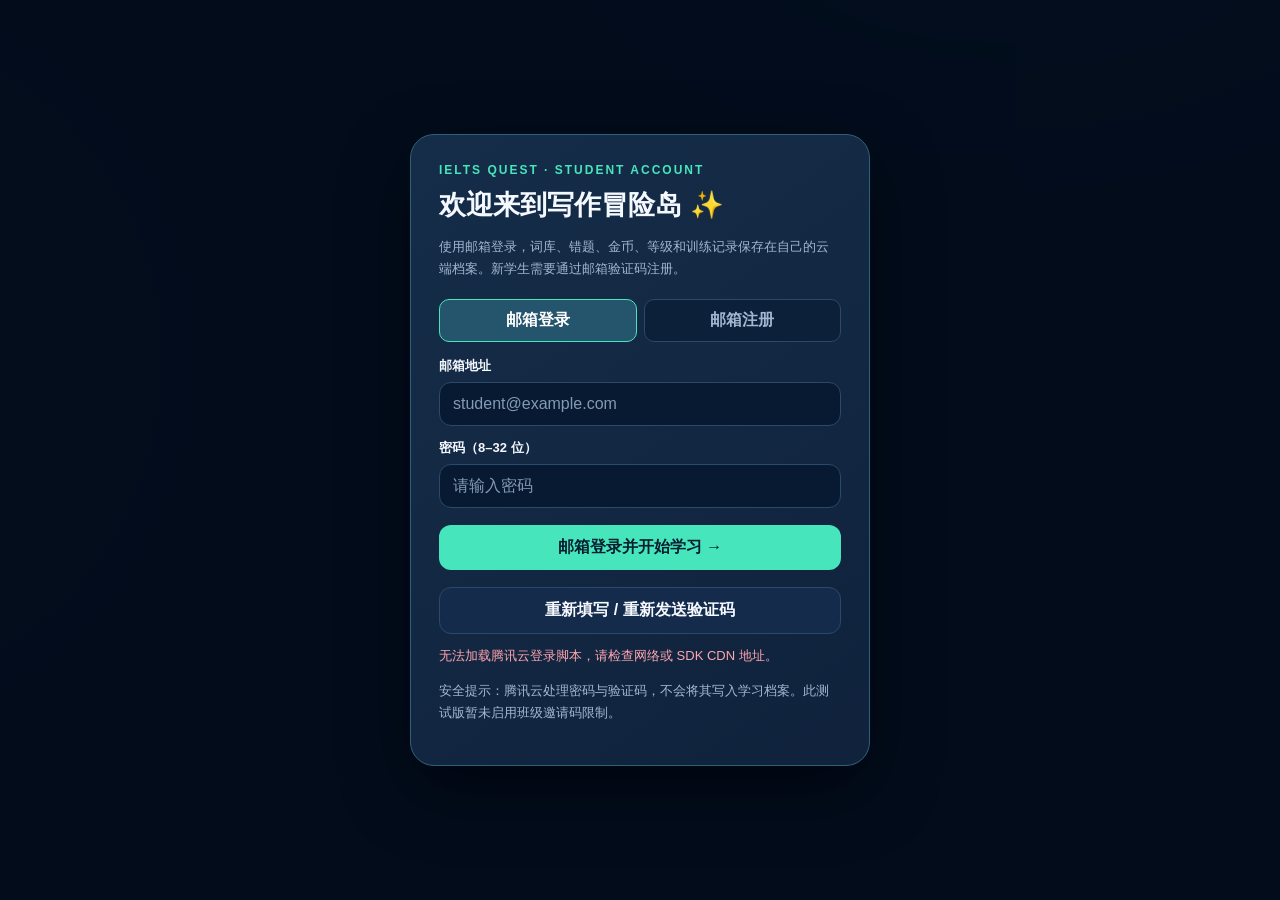
==== index.html @ e7033a2c "staging: correct email and OTP validation regex literals" ====
<!doctype html>
<html lang="zh-CN">
<head>
<meta charset="utf-8"><meta name="viewport" content="width=device-width,initial-scale=1,viewport-fit=cover"><meta name="theme-color" content="#0a1530">
<title>IELTS Quest V8 · AI 作文批改工作台</title>
<style>
:root{--bg:#071328;--panel:#112441;--panel2:#152b4b;--card:#193451;--border:#2b4969;--ink:#f4f8ff;--muted:#a2b7d1;--mint:#47e5bb;--blue:#77b9ff;--gold:#f6cc72;--pink:#ff879f;--accent:#47e5bb;--glow:rgba(71,229,187,.17);--shadow:0 18px 44px rgba(0,0,0,.22)}
body[data-theme="sunset"]{--bg:#23152b;--panel:#382443;--panel2:#47294b;--card:#523257;--border:#78506b;--mint:#ffbe78;--blue:#f7a6d7;--gold:#ffe1a5;--accent:#ffbe78;--glow:rgba(255,190,120,.18)}
body[data-theme="ocean"]{--bg:#061e2b;--panel:#103346;--panel2:#164353;--card:#205264;--border:#387487;--mint:#70e7e5;--blue:#9bc7ff;--gold:#ffdb8a;--accent:#70e7e5;--glow:rgba(112,231,229,.15)}
*{box-sizing:border-box}html{scroll-behavior:smooth}body{margin:0;background:radial-gradient(ellipse 780px 450px at 78% -12%,rgba(76,134,235,.23),transparent 70%),radial-gradient(ellipse 550px 580px at -12% 40%,var(--glow),transparent 70%),var(--bg);color:var(--ink);font-family:-apple-system,BlinkMacSystemFont,"PingFang SC","Microsoft YaHei",Inter,Arial,sans-serif;min-height:100vh}button,input,textarea,select{font:inherit}button{cursor:pointer}button:disabled{opacity:.5;cursor:not-allowed}input,textarea,select{color:var(--ink);background:#071a32;border:1px solid var(--border);border-radius:12px;outline:0;min-height:44px;padding:12px 13px;width:100%}input:focus,textarea:focus,select:focus{border-color:var(--accent);box-shadow:0 0 0 3px var(--glow)}textarea{resize:vertical;line-height:1.65}::placeholder{color:#849ab4}button:focus-visible{outline:3px solid var(--gold);outline-offset:2px}
.shell{max-width:1230px;margin:auto;padding:24px 22px 75px}.top{display:flex;justify-content:space-between;align-items:center;gap:14px;margin-bottom:23px;flex-wrap:wrap}.brand{display:flex;align-items:center;gap:12px;font-weight:900;font-size:21px;letter-spacing:-.5px}.brandicon{width:46px;height:46px;display:grid;place-items:center;background:linear-gradient(140deg,#43d8bb,#6d95f7);border-radius:16px;color:#092a34;font-size:23px;box-shadow:0 6px 28px rgba(60,222,190,.2)}.brand small{display:block;color:var(--muted);font-size:11px;letter-spacing:2px;font-weight:650;margin-top:1px}.topright{display:flex;gap:8px;align-items:center;flex-wrap:wrap}.statpill{border:1px solid var(--border);background:rgba(20,42,73,.8);padding:9px 13px;border-radius:13px;white-space:nowrap;font-weight:750;font-size:13px}.statpill span{color:var(--muted);font-weight:500}.iconbutton{width:40px;height:40px;border-radius:12px;border:1px solid var(--border);color:var(--ink);background:var(--panel);font-size:18px}
.tabs{display:flex;gap:8px;padding:6px;background:rgba(13,31,54,.75);border:1px solid var(--border);border-radius:16px;margin-bottom:24px;overflow-x:auto}.tab{border:none;background:transparent;color:var(--muted);white-space:nowrap;font-weight:750;border-radius:11px;padding:11px 19px;transition:.2s}.tab.active{background:var(--panel2);color:var(--mint);box-shadow:0 4px 18px rgba(0,0,0,.16)}
.hero{display:grid;grid-template-columns:1.27fr .83fr;gap:20px;margin-bottom:25px}.glass,.panel{background:linear-gradient(145deg,rgba(23,48,82,.88),rgba(15,35,60,.92));border:1px solid var(--border);border-radius:22px;box-shadow:var(--shadow)}.heroMain{position:relative;padding:32px;overflow:hidden;min-height:282px;background:linear-gradient(120deg,rgba(27,68,91,.9),rgba(29,42,87,.9))}.heroMain:before{content:"";position:absolute;height:310px;width:310px;border:1px solid rgba(100,229,213,.17);border-radius:50%;right:-80px;top:-75px;box-shadow:0 0 0 32px rgba(98,228,204,.04),0 0 0 77px rgba(98,228,204,.025)}.heroMain:after{content:"✦";position:absolute;color:#8fe6e9;font-size:89px;right:80px;top:80px;opacity:.30;transform:rotate(20deg)}.eyebrow{font-size:12px;text-transform:uppercase;font-weight:800;letter-spacing:2px;color:var(--mint)}h1{font-size:clamp(26px,3.8vw,44px);line-height:1.24;margin:12px 0 13px;position:relative;z-index:1;letter-spacing:-1.4px}h1 em{font-style:normal;color:var(--mint)}.sub{color:#c6d8eb;line-height:1.8;font-size:14px;max-width:480px;margin-bottom:22px;position:relative;z-index:1}.btn{display:inline-flex;justify-content:center;align-items:center;gap:9px;border:none;border-radius:12px;padding:12px 20px;color:#061e30;background:var(--mint);font-weight:850;transition:.15s;text-decoration:none}.btn:hover{filter:brightness(1.07);transform:translateY(-1px)}.btn.secondary{color:var(--ink);background:var(--panel2);border:1px solid var(--border)}.btn.gold{background:var(--gold);color:#332713}.btn.ghost{background:transparent;color:var(--muted);border:1px solid var(--border)}.btn.danger{background:rgba(249,95,118,.12);border:1px solid rgba(249,95,118,.35);color:var(--pink)}.btn:disabled{transform:none;filter:none}.heroButtons{display:flex;gap:10px;flex-wrap:wrap;position:relative;z-index:1}.miniSide{padding:24px;display:flex;flex-direction:column;gap:16px}.sidehead{display:flex;align-items:center;justify-content:space-between;gap:9px}.sidehead strong{font-size:16px}.smalltext{font-size:12px;color:var(--muted);line-height:1.7}.progress{height:9px;background:#0a1a31;border-radius:20px;overflow:hidden;margin:10px 0 3px}.progress>div{height:100%;background:linear-gradient(90deg,var(--mint),var(--blue));border-radius:20px;transition:width .3s}.dailybox{background:rgba(6,21,39,.44);border:1px solid var(--border);border-radius:14px;padding:13px 14px}.dailyrow{display:flex;justify-content:space-between;align-items:center;gap:7px;margin-bottom:6px;font-size:13px}.dailyrow b{color:var(--gold)}.dailyrow button{border:0;background:var(--gold);color:#422d14;font-weight:800;border-radius:9px;padding:7px 10px;font-size:12px}.dailyrow button:disabled{background:#28435b;color:#91a7bd}.sectionline{display:flex;align-items:center;justify-content:space-between;margin:12px 0 14px;gap:12px}.sectionline h2{font-size:21px;margin:0}.sectionline p{font-size:13px;color:var(--muted);margin:4px 0 0}.modeGrid{display:grid;grid-template-columns:repeat(3,1fr);gap:15px}.modeCard{border:1px solid var(--border);background:linear-gradient(150deg,var(--panel),rgba(16,37,65,.9));text-align:left;border-radius:19px;padding:20px;min-height:184px;color:var(--ink);position:relative;overflow:hidden}.modeCard:hover{border-color:var(--mint);transform:translateY(-2px);box-shadow:0 13px 24px rgba(0,0,0,.18)}.modeCard .emoji{display:block;font-size:28px;margin-bottom:15px}.modeCard .mtitle{font-size:17px;font-weight:850}.modeCard .mdesc{color:var(--muted);line-height:1.65;font-size:12px;margin-top:7px;max-width:235px}.modeCard .chip{position:absolute;top:18px;right:16px;color:var(--gold);background:rgba(251,199,104,.10);padding:5px 9px;border-radius:8px;font-size:10px;font-weight:800}.modeCard.mix{background:linear-gradient(140deg,#1c576a,#27456b);border-color:#418b9c}.bottomGrid{display:grid;grid-template-columns:1fr 1fr;gap:17px;margin-top:22px}.feature{padding:21px}.feature h3{margin:0 0 10px}.feature p{margin:0;color:var(--muted);font-size:13px;line-height:1.8}.feature .btn{margin-top:15px}
.panel{padding:24px;margin-bottom:18px}.kicker{font-size:12px;font-weight:750;letter-spacing:1.1px;color:var(--mint)}.pageTitle{margin:6px 0 7px;font-size:27px}.muted{color:var(--muted)}.formgrid{display:grid;grid-template-columns:1fr 1fr;gap:16px}.field label{font-size:13px;display:block;color:#c9d8ee;font-weight:700;margin-bottom:8px}.field small{color:var(--muted);display:block;margin-top:5px}.formactions{display:flex;gap:10px;flex-wrap:wrap;margin-top:16px}.tags{display:flex;gap:8px;flex-wrap:wrap;margin:10px 0 0}.tag{font-size:11px;font-weight:800;border:1px solid var(--border);border-radius:10px;color:var(--blue);padding:5px 8px;background:rgba(60,113,147,.09)}.librarylist{display:grid;grid-template-columns:1fr 1fr;gap:9px;margin-top:16px}.worditem{display:flex;justify-content:space-between;gap:7px;align-items:center;border:1px solid var(--border);border-radius:12px;background:rgba(12,27,45,.55);padding:11px 12px;min-width:0}.worditem .term{font-weight:790;color:var(--ink);overflow-wrap:anywhere}.worditem .zh{color:var(--muted);font-size:12px;line-height:1.5;margin-top:4px}.worditem button{padding:5px 8px;border:1px solid #744b5a;background:#3c293c;color:#ffc3cc;border-radius:8px;font-weight:800}.info{background:rgba(79,201,199,.08);border:1px solid rgba(89,195,201,.24);padding:13px;border-radius:12px;line-height:1.75;font-size:13px;color:#cde6ea;margin:14px 0}
.quizwrap{max-width:850px;margin:auto}.quiztop{display:flex;justify-content:space-between;align-items:center;flex-wrap:wrap;gap:8px;margin:0 0 15px}.scorechips{display:flex;gap:7px;flex-wrap:wrap}.scorechips .statpill{padding:8px 11px}.question{padding:30px 32px;background:linear-gradient(155deg,#173e59,var(--panel) 68%);border:1px solid var(--border);border-radius:25px;box-shadow:var(--shadow)}.qmeta{display:flex;justify-content:space-between;align-items:center;color:var(--mint);font-size:12px;font-weight:800;letter-spacing:1px;gap:10px}.qprompt{font-size:16px;color:#bad0e7;margin-top:20px;line-height:1.7}.chinese{font-size:clamp(18px,3vw,25px);font-weight:850;line-height:1.58;margin:10px 0 17px}.sentence{border-radius:15px;border:1px dashed #5783a2;background:rgba(2,18,37,.38);padding:20px 18px;font-size:clamp(17px,3vw,23px);font-weight:770;line-height:1.8;margin:13px 0 19px;white-space:pre-wrap;overflow-wrap:anywhere}.blank{background:rgba(99,225,195,.15);color:var(--mint);padding:2px 7px;border-radius:7px}.answerrow{display:flex;gap:10px}.answerrow input{flex:1;font-size:18px}.answerrow button{white-space:nowrap}.choicegrid{display:grid;grid-template-columns:1fr 1fr;gap:10px}.option{padding:17px 14px;background:rgba(7,24,44,.8);border:1px solid var(--border);border-radius:13px;color:var(--ink);font-size:15px;text-align:left;line-height:1.55;min-height:64px}.option:hover:not(:disabled){background:var(--panel2);border-color:var(--accent)}.option:disabled{opacity:1}.option.wrong{border-color:var(--pink);background:rgba(240,87,117,.15)}.option.right{border-color:var(--mint);background:rgba(61,224,178,.15)}.option.hiddenChoice{opacity:.22;pointer-events:none}.ordContainer{display:grid;gap:10px}.orderChosen{border:1px dashed var(--border);border-radius:15px;padding:14px;min-height:82px;background:rgba(2,18,37,.35);display:flex;align-content:flex-start;gap:8px;flex-wrap:wrap}.orderStep{display:flex;gap:6px;align-items:center;border:1px solid var(--border);background:#1b4360;padding:9px 11px;border-radius:11px;color:var(--ink);text-align:left;font-size:13px;line-height:1.5}.orderOptions{display:grid;grid-template-columns:1fr 1fr;gap:9px}.orderOptions .orderStep{min-height:80px}.orderStep em{font-size:11px;font-style:normal;font-weight:900;color:var(--mint)}.questionBottom{display:flex;justify-content:space-between;align-items:center;gap:12px;flex-wrap:wrap;margin-top:23px}.hintBox{font-size:13px;color:var(--gold);margin-top:15px;line-height:1.8}.feedback{margin-top:18px;padding:17px;background:rgba(4,25,44,.8);border-left:4px solid var(--mint);border-radius:12px}.feedback.bad{border-color:var(--pink)}.feedback strong{display:block;margin-bottom:7px;font-size:15px}.feedback p{margin:0;font-size:14px;line-height:1.8;color:#c5daeb}.feedback .btn{margin-top:13px}.subtle{font-size:12px;color:var(--muted)}.roundProgress{height:8px;background:#0f2847;border-radius:20px;overflow:hidden;margin:13px 0 19px}.roundProgress span{display:block;background:var(--mint);height:100%;transition:width .3s}
.result{text-align:center;padding:44px 25px}.result .huge{font-size:67px}.result h2{font-size:30px;margin:14px 0 7px}.bigscore{font-size:44px;color:var(--mint);font-weight:900}.resultstats{display:grid;grid-template-columns:repeat(3,1fr);gap:12px;margin:25px auto;max-width:540px}.resultstats>div{padding:14px;background:#0d2843;border:1px solid var(--border);border-radius:13px}.resultstats b{display:block;font-size:24px;color:var(--gold)}.resultstats small{font-size:12px;color:var(--muted)}.resultBtns{display:flex;justify-content:center;gap:9px;flex-wrap:wrap}
.shopGrid{display:grid;grid-template-columns:repeat(2,1fr);gap:13px;margin-top:20px}.shopItem{border:1px solid var(--border);padding:19px;background:#0c2340;border-radius:16px}.shopItem .emoji{font-size:29px}.shopItem h3{margin:13px 0 5px}.shopItem p{color:var(--muted);font-size:12px;min-height:42px;line-height:1.7}.shopItem .cost{font-size:14px;font-weight:900;color:var(--gold)}.shopItem .btn{width:100%;margin-top:14px}.badges{display:flex;gap:9px;flex-wrap:wrap;margin-top:10px}.badge{background:rgba(253,202,117,.09);color:var(--gold);border:1px solid rgba(253,202,117,.25);border-radius:10px;padding:10px 12px;font-weight:750;font-size:12px}.empty{padding:28px;text-align:center;border:1px dashed var(--border);border-radius:15px;color:var(--muted);line-height:1.75}.toast{position:fixed;bottom:24px;left:50%;transform:translate(-50%,40px);background:#dcfff2;color:#083a30;padding:12px 19px;border-radius:13px;font-size:14px;font-weight:800;z-index:90;opacity:0;pointer-events:none;transition:.25s;box-shadow:0 12px 38px rgba(0,0,0,.25);max-width:90%;text-align:center}.toast.show{transform:translate(-50%,0);opacity:1}footer{padding:31px 0 0;color:#8196ad;text-align:center;font-size:11px;line-height:1.7}.smallbtn{border:1px solid var(--border);background:var(--panel2);color:var(--muted);padding:8px 10px;border-radius:10px;font-size:12px;font-weight:750}.hidden{display:none!important}.leveltrack{display:flex;gap:7px;align-items:center;margin-top:13px;color:var(--muted);font-size:12px}.leveltrack .progress{flex:1;margin:0}.ico{font-size:19px}.reviewList{max-height:350px;overflow:auto;display:grid;gap:8px}.tip{font-size:12px;color:var(--muted);line-height:1.65}.bounce{animation:appear .35s ease-out}@keyframes appear{from{opacity:.5;transform:translateY(8px)}to{opacity:1;transform:translateY(0)}}
@media(max-width:820px){.hero{grid-template-columns:1fr}.modeGrid{grid-template-columns:1fr 1fr}.heroMain{min-height:235px}.heroMain:after{right:35px;top:45px}.miniSide{gap:11px}}@media(max-width:540px){.shell{padding:15px 12px 55px}.brand{font-size:16px}.brandicon{width:39px;height:39px;font-size:19px}.topright .statpill{padding:6px 8px;font-size:11px}.top{margin-bottom:13px}.tabs{margin-bottom:14px}.tab{font-size:12px;padding:10px 11px}.heroMain,.miniSide{padding:21px}.heroMain:after{right:4px;top:36px;font-size:65px}.hero{gap:12px;margin-bottom:15px}.modeGrid,.bottomGrid,.formgrid,.librarylist,.shopGrid{grid-template-columns:1fr}.modeGrid{gap:9px}.modeCard{min-height:123px;padding:15px 15px 16px 72px}.modeCard .emoji{position:absolute;left:18px;top:25px}.modeCard .mtitle{font-size:16px}.modeCard .mdesc{font-size:12px;margin-top:6px}.modeCard .chip{top:12px;right:12px}.sectionline h2{font-size:19px}.panel{padding:17px}.question{padding:20px 16px;border-radius:18px}.chinese{font-size:19px}.sentence{font-size:17px;padding:13px}.choicegrid,.orderOptions{grid-template-columns:1fr}.answerrow{flex-direction:column}.answerrow input{width:100%}.answerrow button{width:100%}.qmeta{font-size:11px}.resultstats{gap:6px}.resultstats>div{padding:9px 6px}.resultstats b{font-size:20px}.quiztop{gap:7px}.scorechips .statpill{font-size:11px;padding:7px 8px}}

/* 学生账号、限时挑战和更强的学习反馈 */
.timerBar{height:8px;background:#091e34;border-radius:8px;overflow:hidden;margin:0 0 17px}
.timerBar>span{display:block;height:100%;width:100%;background:linear-gradient(90deg,#47e5bb,#77b9ff);transition:width .22s linear}
.timerBar.danger>span{background:linear-gradient(90deg,#ff756f,#ffc66f)}
.timerBadge{font-weight:850;color:var(--gold)}.timerBadge.danger{color:#ff9c94;animation:pulse .9s infinite}
@keyframes pulse{50%{opacity:.48}}
.playSettings{background:rgba(12,28,47,.58);border:1px solid var(--border);padding:13px 15px;border-radius:13px;display:flex;gap:14px;align-items:center;flex-wrap:wrap;margin-top:18px;position:relative;z-index:1}
.playSettings label{font-weight:700;font-size:13px;color:#d7e8f3}.playSettings select{width:auto;min-width:130px;padding:8px 12px;min-height:39px}
.privacyTag{font-size:12px;color:#bfead9;line-height:1.5}
.authGate[hidden]{display:none!important}.authGate{position:fixed;inset:0;z-index:150;background:rgba(3,12,27,.94);display:grid;place-items:center;padding:20px;overflow:auto}
.authCard{width:min(460px,100%);border:1px solid #2c6277;background:linear-gradient(145deg,#152d49,#10223c);box-shadow:0 24px 70px rgba(0,0,0,.45);border-radius:24px;padding:28px}
.authCard h2{font-size:27px;margin:10px 0 8px}.authCard p{line-height:1.7;color:var(--muted);font-size:13px}
.authTabs{display:grid;grid-template-columns:1fr 1fr;gap:7px;margin:19px 0 15px}.authTabs button{background:#0c2039;color:var(--muted);border:1px solid var(--border);border-radius:10px;padding:10px;font-weight:800}.authTabs button.active{background:#25546d;border-color:#47e5bb;color:#fff}
.authCard label{display:block;font-size:13px;font-weight:750;margin:13px 0 7px}.authCard .btn{width:100%;margin:17px 0 0}.authStatus{min-height:22px;color:var(--gold);font-size:13px;line-height:1.65;margin-top:11px}
.shell.cloudLocked{visibility:hidden}.accountline{display:flex;gap:8px;align-items:center;flex-wrap:wrap;padding:7px 0 13px;font-size:12px;color:#a9c6de}
.accountline button{font-size:12px;border:1px solid #46708b;background:#203d57;color:#fff;border-radius:9px;padding:6px 9px}
.syncStatus{color:#9fd6e8;font-size:11px}.timerUnlock{padding:8px 10px;border-radius:10px;background:rgba(71,229,187,.1);border:1px solid rgba(71,229,187,.24);font-size:12px;color:#b7eadd;margin-top:13px}
@media(max-width:540px){.authCard{padding:20px}.playSettings{align-items:stretch}.playSettings select{width:100%}}

/* 2026-11-13: 教师反馈升级：双任务分类、详细解析、轻柔提示 */
.taskHub{display:grid;grid-template-columns:repeat(2,minmax(0,1fr));gap:14px;margin:24px 0}
.taskPanel{border:1px solid var(--border);border-radius:18px;padding:22px;background:var(--panel);box-shadow:var(--shadow)}
.taskPanel h3{font-size:1.32rem;margin:0 0 8px}.taskPanel p{color:var(--muted);line-height:1.7}
.taskPanel label{display:block;margin:12px 0 6px;font-size:.85rem;color:var(--muted)}
.taskPanel select{width:100%;background:var(--bg);color:var(--ink);border:1px solid var(--border);padding:12px;border-radius:10px;font-size:15px}
.taskPanel .btn{margin-top:15px;width:100%;justify-content:center}.studyInfo{color:var(--muted);font-size:.9rem;margin-top:12px;line-height:1.6}
.zhToggle{background:var(--panel2);border:1px solid var(--border);color:var(--ink);border-radius:12px;padding:10px 13px;cursor:pointer;font-size:14px}
.optChinese{display:block;margin:7px 0 0 27px;font-size:.86rem;color:var(--muted);font-weight:normal;line-height:1.5}
.zhOptional{border-left:3px solid var(--mint);padding-left:12px;margin:12px 0;color:var(--muted);line-height:1.6}
.explainStrong{border-radius:14px;background:rgba(71,229,187,.07);border:1px solid var(--border);padding:16px;margin:12px 0;line-height:1.75}
.explainStrong h4{margin:8px 0 6px;color:var(--mint);font-size:1rem}
.explainStrong p{margin:4px 0 10px}.reasonList{margin:0;padding-left:18px}.reasonList li{margin:8px 0;line-height:1.6}
.feedback.bad{border-color:rgba(106,177,218,.5);background:rgba(107,180,200,.08)}
.quizSettings{display:flex;gap:8px;align-items:center;flex-wrap:wrap;margin-top:11px}
@media(max-width:720px){.taskHub{grid-template-columns:1fr}.taskPanel{padding:17px}.optChinese{margin-left:2px}}


/* IELTS Quest V5: additional earned themes, feedback contrast and visible help */
body[data-theme="forest"]{--bg:#0b241c;--panel:#173d30;--panel2:#245340;--card:#285e46;--border:#417a60;--ink:#f5fff6;--muted:#c0d9c8;--mint:#a4ed98;--blue:#a3d6bc;--gold:#f4d58f;--accent:#a4ed98;--glow:rgba(147,221,134,.17)}
body[data-theme="lavender"]{--bg:#211a3c;--panel:#302650;--panel2:#413365;--card:#4b3875;--border:#73639d;--ink:#faf7ff;--muted:#c6bce2;--mint:#c9adff;--blue:#d6b6ff;--gold:#ffe1a8;--accent:#c9adff;--glow:rgba(185,142,244,.19)}
body[data-theme="rose"]{--bg:#311c35;--panel:#482943;--panel2:#613453;--card:#713b5f;--border:#9c577c;--ink:#fff7fb;--muted:#ecc1d4;--mint:#ffabd2;--blue:#f3b6e8;--gold:#ffdc95;--accent:#ffabd2;--glow:rgba(255,147,192,.18)}
body[data-theme="cosmos"]{--bg:#0c1029;--panel:#191d42;--panel2:#2b285a;--card:#383169;--border:#5e65a5;--ink:#f7f8ff;--muted:#abb6e2;--mint:#a5a2ff;--blue:#81d4ff;--gold:#ffd48a;--accent:#a5a2ff;--glow:rgba(122,135,250,.23)}
body[data-theme="parchment"]{--bg:#282621;--panel:#3e392f;--panel2:#514a3d;--card:#61533d;--border:#8a7755;--ink:#fff8e7;--muted:#d4c6ac;--mint:#efcf8b;--blue:#e5d09d;--gold:#f9e3a0;--accent:#efcf8b;--glow:rgba(229,193,125,.14)}
body[data-theme="cherry"]{--bg:#281523;--panel:#3c2233;--panel2:#542c40;--card:#63364c;--border:#9d536f;--ink:#fff5fa;--muted:#e8b7cb;--mint:#ff8eac;--blue:#ffc0c5;--gold:#ffdc83;--accent:#ff8eac;--glow:rgba(243,95,146,.21)}
body[data-theme="sky"]{--bg:#0c2741;--panel:#164569;--panel2:#235779;--card:#2b6a8c;--border:#4b86a8;--ink:#f7ffff;--muted:#c8e2f1;--mint:#91f2e9;--blue:#a8d8ff;--gold:#ffe09a;--accent:#91f2e9;--glow:rgba(119,203,234,.21)}
body[data-theme="cocoa"]{--bg:#2a1d1b;--panel:#46302b;--panel2:#573b33;--card:#694437;--border:#976b58;--ink:#fff7ef;--muted:#dec4b7;--mint:#ffc28e;--blue:#eec8a9;--gold:#f6d28b;--accent:#ffc28e;--glow:rgba(233,165,107,.2)}
.zhToolbar{margin:14px 0 18px;padding:16px;background:rgba(241,201,100,.11);border:2px solid rgba(246,204,114,.55);border-radius:15px;display:flex;gap:14px;align-items:center;justify-content:space-between;flex-wrap:wrap}
.zhToolbar strong{display:block;font-size:16px;color:var(--gold)}.zhToolbar p{font-size:12px;margin:5px 0 0;color:var(--muted)}
.zhToolbar button{padding:12px 16px;border-radius:12px;background:#1c3046;color:#ffe5aa;border:1.5px solid #e4bb68;font-weight:850;min-height:45px}
.zhToolbar button.isOn{background:#e6c77e;color:#1c2432}.tierSelector{display:grid;grid-template-columns:repeat(3,minmax(0,1fr));gap:8px;margin-top:14px}
.tierCard{border:2px solid var(--border);border-radius:12px;background:var(--panel2);padding:12px;color:var(--ink);text-align:center;font-weight:800}
.tierCard small{display:block;font-size:11px;color:var(--muted);margin-top:5px;line-height:1.5}
.tierCard.chosen{border-color:var(--gold);background:rgba(245,208,127,.15)}.tierNote{font-size:13px;color:var(--muted);line-height:1.75;margin:12px 0}
.answerComparison{display:grid;grid-template-columns:1fr 1fr;gap:11px;margin:12px 0 18px}
.answerResult{padding:13px;border-radius:12px;border:2px solid transparent;overflow-wrap:anywhere;line-height:1.65}
.answerResult small{display:block;font-size:12px;margin:0 0 6px;font-weight:800}
.answerResult.wrong{background:rgba(244,84,107,.15);border-color:#fb6e85;color:#ffd1d9}
.answerResult.right{background:rgba(71,229,187,.12);border-color:#47e5bb;color:#b3ffea}
.answerResult.neutral{background:rgba(232,188,97,.12);border-color:#e2c77b;color:#ffebc1}
.option.correctChoice{background:rgba(45,175,124,.20);border:2px solid #39e5aa;color:#e6fff8}
.option.wrongChoice{background:rgba(238,69,95,.20);border:2px solid #ff667f;color:#ffe0e5}
.option:disabled{opacity:1;cursor:default}.answerMark{display:block;font-size:12px;margin-top:5px;font-weight:850}
.option.wrongChoice .answerMark{color:#ffb5c0}.option.correctChoice .answerMark{color:#a8ffda}
.feedback.bad{border:2px solid rgba(255,113,135,.74);background:rgba(132,42,69,.14)}
.feedback.bad>strong{color:#ffb4c4}.feedback:not(.bad)>strong{color:#a9f8d9}
.explainStrong{background:rgba(12,27,49,.45);border-color:var(--border)}
.explainStrong .reasonList li b{color:var(--ink)}
.explainStrong h4{margin-top:15px}
.chartFrame{margin:13px 0;padding:14px;border:1px solid var(--border);background:#081a31;border-radius:15px;overflow-x:auto}
.chartFrame svg{width:100%;min-width:280px;height:auto;display:block}
.chartFrame table{border-collapse:collapse;width:100%;min-width:320px;font-size:13px;color:#e9f7ff}
.chartFrame td,.chartFrame th{border:1px solid #416079;padding:7px 8px;text-align:center}
.chartFrame th{background:#18344e}.chartMeta{font-size:11px;color:#b5ccdf;line-height:1.6;margin-top:8px}
.chartMeta a{color:#91d6ff;text-decoration:underline}.explainSteps{border-left:3px solid var(--gold);padding-left:14px;margin:12px 0}
.explainSteps p{margin:7px 0;line-height:1.65}.bandTag{font-size:11px;color:var(--gold);font-weight:850}
@media(max-width:600px){.answerComparison{grid-template-columns:1fr}.tierSelector{grid-template-columns:1fr}.zhToolbar{align-items:stretch}.zhToolbar button{width:100%}}

.floatingChinese{position:fixed;z-index:110;right:18px;bottom:18px;border:2px solid #e0c070;background:#1b3653;color:#fff0bb;border-radius:100px;box-shadow:0 6px 30px rgba(2,10,24,.6);font-size:13px;font-weight:900;padding:11px 16px;max-width:230px}
.floatingChinese[aria-pressed="true"]{background:#f2d088;color:#1c2b3b}
@media(min-width:850px){.floatingChinese{right:calc(max(20px,(100vw - 1050px)/2))}}

/* V7: all required question context bilingual; optional translation only for options. */
.stemBox{border-left:4px solid var(--accent);padding:10px 14px;background:rgba(120,182,225,.08);border-radius:0 13px 13px 0;margin:17px 0 12px}
.stemEn{font-size:17px;font-weight:820;line-height:1.6;white-space:pre-line;overflow-wrap:anywhere}
.stemZh{font-size:15px;line-height:1.7;color:#d8edfa;margin-top:9px;overflow-wrap:anywhere}
.stemZh b{color:var(--gold)}
.requiredContext{background:rgba(18,48,71,.72);border:1px solid var(--border);padding:12px 14px;border-radius:12px;line-height:1.8;font-size:15px;color:#eef9ff;white-space:pre-line;margin:12px 0;overflow-wrap:anywhere}
.requiredContext p{margin:7px 0 0;font-size:15px}
.requiredContext b{color:var(--gold)}
.sentenceTranslation{font-size:14px;color:#c6e1f2;line-height:1.75;padding:0 3px 13px}
.safeContext{font-size:14px;line-height:1.65;color:#cce5f2;background:rgba(21,55,80,.5);padding:11px;border-radius:10px;white-space:pre-line}
.mandatoryZhNote{font-size:13px;color:#a8edcf;padding:10px 13px;border:1px solid rgba(71,229,187,.18);border-radius:11px;margin:10px 0 16px}
.zhToolbar{background:rgba(105,172,232,.08);border-color:rgba(124,186,225,.42)}
.zhToolbar strong{color:#d5eaff}
.optChinese{color:#daebfb;font-size:14px;background:rgba(80,137,170,.10);padding:5px 8px;border-left:2px solid #8db1cc;border-radius:3px;margin-top:8px}
body[data-theme="cosmos"]{background:radial-gradient(ellipse 520px 260px at 70% 12%,rgba(70,186,150,.22),transparent 73%),radial-gradient(ellipse 600px 280px at 26% 8%,rgba(133,88,208,.30),transparent 76%),#0c1029}
body[data-theme="cosmos"]::before{content:"";position:fixed;inset:0;pointer-events:none;z-index:0;opacity:.32;background-image:radial-gradient(1px 1px at 5% 12%,#fff 90%,transparent),radial-gradient(1.5px 1.5px at 23% 42%,#eef 90%,transparent),radial-gradient(1px 1px at 49% 8%,#fff 90%,transparent),radial-gradient(1.5px 1.5px at 78% 38%,#dcffff 90%,transparent),radial-gradient(1px 1px at 91% 71%,#fff 90%,transparent),radial-gradient(1px 1px at 34% 85%,#cdf 90%,transparent),radial-gradient(1px 1px at 65% 94%,#fff 90%,transparent),radial-gradient(ellipse 420px 145px at 70% 20%,rgba(75,208,180,.25),transparent 70%);background-size:440px 380px,330px 290px,370px 300px,510px 390px,410px 500px,490px 420px,470px 410px,100% 100%;animation:starDrift 48s ease-in-out infinite alternate}
@keyframes starDrift{from{transform:translateY(0)}to{transform:translateY(-15px)}}
body[data-theme="cosmos"]>.shell{position:relative;z-index:1}
@media(prefers-reduced-motion:reduce){body[data-theme="cosmos"]::before{animation:none}}
@media(max-width:600px){.stemEn{font-size:15px}.stemZh,.requiredContext{font-size:14px}.zhToolbar{padding:13px}}


/* IELTS Quest V8: Essay Assessment Studio */
.essay-hero{display:grid;grid-template-columns:minmax(0,1.3fr) minmax(250px,.7fr);gap:15px;margin-bottom:20px}
.essay-hero>div{background:var(--panel);border:1px solid var(--border);border-radius:20px;padding:22px}
.essay-hero h2{font-size:clamp(24px,3vw,34px);margin:10px 0}.essay-hero p{color:var(--muted);line-height:1.8;margin:7px 0}
.essay-icon{font-size:34px}.essay-chip{display:inline-block;font-size:12px;padding:4px 10px;border-radius:30px;background:rgba(72,226,183,.12);color:var(--mint);margin-right:7px;margin-top:6px}
.essay-grid{display:grid;grid-template-columns:repeat(2,minmax(0,1fr));gap:15px}.essay-field{display:flex;flex-direction:column;gap:7px;min-width:0}
.essay-field.full{grid-column:1/-1}.essay-field label{font-weight:700;color:var(--ink);font-size:14px}.essay-field select,.essay-field textarea,.essay-field input{min-width:0;width:100%;background:#0d2038;color:var(--ink);border:1px solid var(--border);padding:12px 13px;border-radius:11px;font-family:inherit;font-size:15px}
.essay-field textarea{line-height:1.75;min-height:112px;resize:vertical}.essay-field textarea#essayBody{min-height:280px;font-size:16px}
.essay-field select:focus,.essay-field textarea:focus,.essay-field input:focus{outline:2px solid var(--mint);outline-offset:1px}
.essay-info{background:rgba(121,186,255,.09);border:1px solid rgba(121,186,255,.22);padding:13px;border-radius:12px;font-size:13px;line-height:1.8;color:var(--muted)}
.essay-form{display:flex;flex-direction:column;gap:18px}.essay-submitbar{display:flex;flex-wrap:wrap;gap:10px;align-items:center;margin-top:12px}
.essay-submitbar .btn{padding:12px 19px}.essay-statrow{display:flex;align-items:center;justify-content:space-between;flex-wrap:wrap;gap:10px;padding:7px 0}
.essay-count{font-weight:750}.essay-count.warn{color:var(--gold)}.essay-subnotice{font-size:12px;color:var(--muted);line-height:1.7}
.essay-warn{padding:12px 14px;border:1px solid rgba(255,202,118,.3);background:rgba(240,173,74,.07);border-radius:12px;color:var(--gold);font-size:13px;line-height:1.7}
.essay-status{border-radius:11px;padding:12px;line-height:1.65;border:1px solid var(--border);font-size:14px;white-space:pre-wrap}
.essay-report{white-space:pre-wrap;line-height:1.9;font-size:14px;padding:18px;border-radius:14px;background:#0b1a32;border:1px solid var(--border);max-height:760px;overflow:auto;overflow-wrap:anywhere}
.essay-section{scroll-margin-top:16px}.essay-footer{margin-top:14px;color:var(--muted);font-size:12px;line-height:1.8}
.essay-suggest{display:flex;flex-wrap:wrap;gap:8px}.essay-suggest button{border:1px solid var(--border);background:var(--panel2);color:var(--ink);border-radius:12px;padding:9px 12px;text-align:left;cursor:pointer;line-height:1.35;max-width:100%}.essay-suggest button:hover{border-color:var(--mint)}
.essay-image-preview{max-width:100%;max-height:250px;object-fit:contain;border:1px solid var(--border);background:white;border-radius:12px;margin-top:10px}
.essay-resulthead{display:flex;gap:10px;align-items:center;justify-content:space-between;flex-wrap:wrap}.essay-pillrow{display:flex;flex-wrap:wrap;gap:7px;margin:10px 0}
@media(max-width:760px){.essay-hero{grid-template-columns:1fr}.essay-grid{grid-template-columns:1fr}.essay-field.full{grid-column:1}.essay-hero>div{padding:17px}.essay-form{gap:13px}.essay-submitbar .btn{flex:1 1 150px}}

/* V9: thematic phrase corpus with recall and self-check */
.corpusHero{border:1px solid var(--border);border-radius:20px;background:linear-gradient(125deg,var(--panel),var(--panel2));padding:22px;margin:20px 0}
.corpusHero h2{font-size:clamp(22px,3vw,32px);margin:5px 0 10px}.corpusHero p{color:var(--muted);line-height:1.75}
.corpusFilters{display:grid;grid-template-columns:repeat(3,minmax(0,1fr));gap:10px;margin:16px 0}.corpusFilters label{font-size:12px;color:var(--muted);display:flex;flex-direction:column;gap:7px}.corpusFilters select,.corpusFilters input{width:100%;min-height:42px;background:var(--bg);color:var(--ink);border:1px solid var(--border);padding:9px;border-radius:10px}
.corpusStats{display:flex;flex-wrap:wrap;gap:8px;margin:14px 0}.corpusStats span{padding:8px 11px;border:1px solid var(--border);border-radius:12px;background:var(--panel);font-size:13px}
.corpusCard{max-width:760px;margin:18px auto;padding:25px;border-radius:20px;background:linear-gradient(155deg,var(--panel2),var(--panel));border:1px solid var(--border);text-align:center}
.corpusCard .zhBig{font-weight:800;font-size:clamp(20px,3.2vw,30px);color:var(--ink);line-height:1.6}
.corpusCard .answerHidden{background:rgba(114,168,209,.1);border:1px dashed var(--border);border-radius:12px;margin:15px auto;padding:20px;color:var(--muted);line-height:1.7}
.corpusCard .answerShown{padding:15px;background:rgba(70,227,181,.08);border:1px solid var(--border);border-radius:12px;margin:15px 0}
.corpusCard .answerShown b{font-size:clamp(18px,2.8vw,25px);color:var(--mint);overflow-wrap:anywhere}.corpusCard .answerShown p{font-size:14px;margin:10px 0;line-height:1.8;text-align:left}.corpusCard .answerShown small{color:var(--muted);display:block;text-align:left;line-height:1.7}
.corpusTools{display:flex;justify-content:center;flex-wrap:wrap;gap:9px;margin:14px 0}.corpusTools button{min-height:43px}
.corpusList{display:grid;grid-template-columns:repeat(2,minmax(0,1fr));gap:10px}.corpusItem{background:var(--panel);padding:14px;border:1px solid var(--border);border-radius:13px;min-width:0}.corpusItem strong{display:block;margin:5px 0;overflow-wrap:anywhere}.corpusItem small{color:var(--muted);line-height:1.5}.corpusExample{margin-top:8px;font-size:13px;color:var(--muted);line-height:1.7}.corpusBlank{font-size:15px;line-height:1.85;padding:16px;background:var(--bg);border:1px solid var(--border);border-radius:12px;overflow-wrap:anywhere;margin:16px 0}.corpusAnswerInput{width:min(470px,100%);min-height:48px;padding:12px;background:var(--bg);border:2px solid var(--border);border-radius:12px;color:var(--ink);font-size:16px}.corpusFeedback{border:2px solid var(--border);padding:15px;border-radius:13px;text-align:left;line-height:1.8;margin:12px 0}.corpusFeedback.right{border-color:#47e5bb}.corpusFeedback.wrong{border-color:#ff829b}.corpusFeedback b{display:block}.corpusTopicTag{font-size:12px;color:var(--gold);font-weight:800}
@media(max-width:670px){.corpusFilters{grid-template-columns:1fr}.corpusList{grid-template-columns:1fr}.corpusHero{padding:16px}.corpusCard{padding:16px}}

</style>
</head>
<body>
<div class="shell">
<header class="top">
  <div class="brand"><div class="brandicon">✦</div><div>IELTS Quest<small>雅思写作 · 闯关实验室</small></div></div>
  <div class="topright"><div class="statpill">⭐ <b id="headLevel">Lv.1</b></div><div class="statpill">🪙 <b id="headCoins">0</b></div><div class="statpill">🔥 <b id="headStreak">0</b></div><button class="iconbutton" id="soundBtn" title="音效开关" aria-label="切换音效">🔊</button></div>
</header>
<div class="accountline" id="accountLine"><span id="accountIdentity">💾 免登录学习 · 进度仅保存在当前浏览器（不跨设备同步）</span><span id="syncStatus" class="syncStatus"></span><button id="logoutBtn" hidden>退出登录</button></div>
<nav class="tabs" aria-label="主要页面"><button class="tab active" data-tab="home">🏠 训练大厅</button><button class="tab" data-tab="library">📚 我的词库</button><button class="tab" data-tab="corpus">📖 主题语料库</button><button class="tab" data-tab="review">🧠 错题本</button><button class="tab" data-tab="shop">🎁 奖励商店</button><button class="tab" data-tab="essay">✍️ AI 作文精批</button></nav>
<main id="app"><section class="panel" style="padding:24px;margin:24px 0"><h2>IELTS Quest 雅思写作训练</h2><p>⚠️ 当前页面没有运行游戏脚本。如果你在 iPad 的“文件”预览中打开，请不要在预览里玩：它可能不支持 JavaScript。</p><p>请在 Safari 打开 <a style="color:#47e5bb" href="https://convika.com/tools/html-viewer/">HTML 文件运行器</a>，选择本 HTML 文件，并开启“Run scripts”，就可以运行游戏。</p><p>电脑用户可直接用 Chrome、Safari 或 Edge 打开本文件。</p></section></main>
<footer>IELTS Quest · 邮箱账号测试版 · 登录后进度保存在独立云端学习档案<br>自主练习辅助工具，非 IELTS 官方产品；示例答案供教学训练使用。</footer>
</div>
<div id="toast" class="toast" role="status" aria-live="polite"></div>
<div class="authGate" id="authGate" hidden>
  <div class="authCard" role="dialog" aria-modal="true" aria-labelledby="authTitle">
    <div class="eyebrow">IELTS QUEST · STUDENT ACCOUNT</div>
    <h2 id="authTitle">欢迎来到写作冒险岛 ✨</h2>
    <p>使用邮箱登录，词库、错题、金币、等级和训练记录保存在自己的云端档案。新学生需要通过邮箱验证码注册。</p>
    <div class="authTabs"><button class="active" id="loginTab" type="button">邮箱登录</button><button id="registerTab" type="button">邮箱注册</button></div>
    <form id="studentAuth">
      <label for="authEmail">邮箱地址</label><input id="authEmail" type="email" inputmode="email" autocomplete="username" maxlength="254" placeholder="student@example.com" required>
      <label for="authPassword">密码（8–32 位）</label><input id="authPassword" type="password" minlength="8" maxlength="32" autocomplete="current-password" placeholder="请输入密码" required>
      <div id="verificationField" hidden><label for="authVerificationCode">邮箱验证码</label><input id="authVerificationCode" type="text" inputmode="numeric" autocomplete="one-time-code" maxlength="8" placeholder="输入收到的数字验证码"></div>
      <button class="btn" type="submit" id="authSubmit">邮箱登录并开始学习 →</button>
      <button class="btn secondary" type="button" id="restartEmailRegistration" hidden>重新填写 / 重新发送验证码</button>
    </form>
    <div id="authStatus" class="authStatus" aria-live="polite">正在连接学生账号系统……</div>
    <p>安全提示：腾讯云处理密码与验证码，不会将其写入学习档案。此测试版暂未启用班级邀请码限制。</p>
  </div>
</div>
<script>
'use strict';
// IELTS Quest / Tencent CloudBase staging. Browser code contains NO private API keys.
// Only Publishable Key may be placed here; NEVER paste CAM SecretId/SecretKey.
const CLOUD_CONFIG = Object.freeze({
  env: 'ielts-quest-d8gzj6qo48301e5d5',
  region: 'ap-shanghai',
  publishableKey: 'eyJhbGciOiJSUzI1NiIsImtpZCI6IjgxZWVlYjc5LTAxZjAtNDZkOC04NzI3LWE0ODljNWVhYjRiZSJ9.[base64].[base64]',
});
// Fail closed: until a real Publishable Key is supplied, keep the original offline demo.
// Use built-in CloudBase student registration instead of the admin CreateUser API; keep secrets server-side.
const CLOUD_ENABLED = typeof CLOUD_CONFIG.publishableKey === 'string' && CLOUD_CONFIG.publishableKey.length >= 12 && CLOUD_CONFIG.publishableKey !== 'PASTE_CLOUDBASE_PUBLISHABLE_KEY_HERE';
let cloudClient=null, currentUser=null, pendingUserId=null, cloudSaveTimer=null;
let saveVersion=0, savingCloud=false, authMode='login', accountEpoch=0, pendingEmailVerification=null;
function accountStatus(text,err=false){const el=document.getElementById('authStatus');if(el){el.textContent=text;el.style.color=err?'#ffa5ae':'#f6cc72'}}
function showAuth(){const g=document.getElementById('authGate');g.hidden=false;document.querySelector('.shell').classList.add('cloudLocked');document.getElementById('logoutBtn').hidden=true}
function hideAuth(){document.getElementById('authGate').hidden=true;document.querySelector('.shell').classList.remove('cloudLocked');document.getElementById('logoutBtn').hidden=false}
function authScreen(mode){
  if(mode!=='verify')pendingEmailVerification=null;
  authMode=mode;
  const verifying=mode==='verify';
  document.getElementById('loginTab').classList.toggle('active',mode==='login');
  document.getElementById('registerTab').classList.toggle('active',mode!=='login');
  document.getElementById('verificationField').hidden=!verifying;
  document.getElementById('authVerificationCode').required=verifying;
  document.getElementById('authEmail').readOnly=verifying;
  document.getElementById('authPassword').readOnly=verifying;
  document.getElementById('restartEmailRegistration').hidden=!verifying;
  document.getElementById('authSubmit').textContent=mode==='login'?'邮箱登录并开始学习 →':mode==='register'?'发送邮箱验证码 →':'验证邮箱并创建账号 →';
  document.getElementById('authPassword').autocomplete=mode==='login'?'current-password':'new-password';
  accountStatus(mode==='login'?'请输入邮箱和密码。':mode==='register'?'填写邮箱和密码，系统将发送邮件验证码。':'验证码已发送，请检查收件箱和垃圾邮件箱。');
}
async function activateAccount(user){
  if(!cloudClient||!user||!user.id||currentUser?.id===user.id||pendingUserId===user.id)return;
  pendingUserId=user.id;
  const epoch=++accountEpoch;
  accountStatus('正在读取这位学生的独立学习档案……');
  try{
    const {data,error}=await cloudClient.rdb().from('student_progress').select('state').eq('user_id',user.id).maybeSingle();
    if(epoch!==accountEpoch)return;
    if(error)throw error;
    // Never merge another student's browser-local progress automatically.
    state={...FRESH(),...(data?.state||{})};
    if(!Array.isArray(state.custom))state.custom=[];
    state.corpusProgress=state.corpusProgress&&typeof state.corpusProgress==='object'?state.corpusProgress:{};
    state.inventory={...FRESH().inventory,...(state.inventory||{})};
    state.mistakes=state.mistakes||{};state.stats=state.stats||{};
    state.owned=Array.isArray(state.owned)?state.owned:['default'];
    state.seen=Array.isArray(state.seen)?[...new Set(state.seen)]:Object.keys(state.stats);
    if(!state.zhPreferenceV5){state.showChinese=false;state.zhPreferenceV5=true}
    state.goalBand=state.goalBand||'6.0';state.t1Format=state.t1Format||'all';
    state.t2Type=state.t2Type||'all';state.t2Topic=state.t2Topic||'all';
    ensureDay();currentUser=user;session=null;page='home';feedback=null;
    document.getElementById('accountIdentity').textContent='👤 '+(user.username||user.email||'我的账号')+' · 私有云端档案';
    document.getElementById('syncStatus').textContent='☁️ 云端已连接';
    hideAuth();render();if(!data)save();
  }catch(err){accountStatus('登录成功，但读取云端记录失败：'+(err.message||'请先运行 CloudBase SQL 与 RLS 配置'),true)}
  finally{if(pendingUserId===user.id)pendingUserId=null}
}
async function flushCloud(){
  if(!CLOUD_ENABLED||!cloudClient||!currentUser||savingCloud)return;
  clearTimeout(cloudSaveTimer);cloudSaveTimer=null;savingCloud=true;
  const version=saveVersion,uid=currentUser.id,snapshot=JSON.parse(JSON.stringify(state));
  const status=document.getElementById('syncStatus');status.textContent='☁️ 保存中…';
  try{
    const {error}=await cloudClient.rdb().from('student_progress').upsert({
      user_id:uid,state:snapshot,updated_at:new Date().toISOString()
    },{onConflict:'user_id'});
    if(error)throw error;
    if(uid===currentUser?.id)status.textContent='☁️ 已保存';
  }catch(err){
    if(uid===currentUser?.id)status.textContent='⚠️ 云端保存失败，请保持页面打开并检查网络';
  }finally{
    savingCloud=false;
    if(version!==saveVersion&&uid===currentUser?.id)cloudSaveTimer=setTimeout(flushCloud,250);
  }
}
function startCloud(){
  showAuth();accountStatus('正在连接腾讯云账号系统……');
  const script=document.createElement('script');
  // Preserve the existing CloudBase web SDK and PostgreSQL access; v3 supports email OTP registration.
  script.src='https://static.cloudbase.net/cloudbase-js-sdk/latest/cloudbase.full.js';
  script.onload=async()=>{
    try{
      if(!window.cloudbase?.init)throw Error('腾讯云身份认证脚本未加载');
      cloudClient=window.cloudbase.init({
        env:CLOUD_CONFIG.env,region:CLOUD_CONFIG.region,
        accessKey:CLOUD_CONFIG.publishableKey,auth:{detectSessionInUrl:false}
      });
      if(!cloudClient.auth||typeof cloudClient.rdb!=='function')throw Error('当前腾讯云 SDK 不支持所需的账号或数据库接口');
      cloudClient.auth.onAuthStateChange((event,sess)=>{
        if(event==='SIGNED_OUT'){
          accountEpoch++;currentUser=null;pendingUserId=null;state=FRESH();
          session=null;page='home';showAuth();authScreen('login');
          document.getElementById('accountIdentity').textContent='🔒 请先登录';
          document.getElementById('syncStatus').textContent='';
        }else if(event==='SIGNED_IN'&&sess?.user&&currentUser?.id!==sess.user.id){
          setTimeout(()=>activateAccount(sess.user),0);
        }
      });
      const {data,error}=await cloudClient.auth.getSession();
      if(error)throw error;
      const user=data?.user||data?.session?.user;
      if(data?.session&&user)await activateAccount(user);
      else authScreen('login');
    }catch(err){accountStatus('腾讯云连接失败：'+(err.message||'请检查 Publishable Key 与数据库权限'),true)}
  };
  script.onerror=()=>accountStatus('无法加载腾讯云登录脚本，请检查网络或 SDK CDN 地址。',true);
  document.head.appendChild(script);
}
// 游戏内置的原创教学练习题。所有内容可离线运行。
const GAP = [
['越来越多的人选择在线学习。','An increasing number of students ___ online learning.','prefer','prefer 表示“更倾向于”。注意主语 students 为复数。'],
['这项政策能减少交通拥堵。','This policy could ___ traffic congestion.','reduce','reduce + 名词：减少交通拥堵。'],
['政府应该优先考虑公共交通。','Governments should ___ public transport.','prioritise','prioritise 是英式拼写，意为“优先考虑”。'],
['环境污染对公共健康构成威胁。','Air pollution ___ a threat to public health.','poses','pose a threat to 是常见学术搭配。'],
['这项措施有助于解决住房短缺问题。','This measure could ___ the housing shortage.','address','address a problem 指应对或处理问题。'],
['技术进步提高了工作效率。','Technological advances have ___ workplace efficiency.','improved','现在完成时：have + 过去分词 improved。'],
['该趋势可能导致社会不平等。','This trend may ___ to social inequality.','lead','lead to 表示“导致”，may 后接动词原形。'],
['政府应在教育上投入更多资金。','Governments should ___ more in education.','invest','invest in 是固定搭配。'],
['这一观点忽略了农村居民的需求。','This argument ___ the needs of rural residents.','overlooks','主语 this argument 是第三人称单数。'],
['价格上涨可能抑制消费。','Higher prices may ___ consumer spending.','discourage','discourage 表示阻碍或抑制某种行为。'],
['远程办公使员工能够节省通勤时间。','Remote working ___ employees to save commuting time.','allows','allow somebody to do something。'],
['这一变化可能加剧贫富差距。','This change could ___ income inequality.','widen','widen the gap / widen inequality 用于讨论差距扩大。'],
['政府可以出台更严格的法律。','Governments could ___ stricter laws.','introduce','introduce laws 指出台法律。'],
['父母对孩子的习惯有重大影响。','Parents have a significant ___ on children’s habits.','influence','have an influence on 是名词搭配。'],
['这种方法具有长期益处。','This approach offers long-term ___.','benefits','benefits 表示益处，常用于论证结果。'],
['这一措施能提高公众意识。','This initiative could raise public ___.','awareness','raise awareness 是常用搭配。'],
['部分学生缺乏获得数字设备的机会。','Some students lack ___ to digital devices.','access','access to + 名词。'],
['城市扩张给基础设施带来压力。','Urban expansion puts ___ on infrastructure.','pressure','put pressure on 是固定表达。'],
['良好的交通网络促进经济发展。','An efficient transport network ___ economic growth.','supports','support economic growth：促进经济增长。'],
['高昂的学费可能使低收入学生却步。','High tuition fees may ___ students from low-income families.','deter','deter somebody from something。'],
['更严格的排放标准可以减少污染。','Stricter emission standards can ___ pollution.','curb','curb 表示遏制某种不利趋势。'],
['大学应该培养批判性思维。','Universities should ___ critical thinking.','foster','foster 表示培养能力、态度或环境。'],
['这项提议需要更多证据支持。','This proposal ___ stronger supporting evidence.','requires','require + 名词表示“需要”。'],
['这些资源必须公平分配。','These resources must be distributed ___.','fairly','修饰动词 distributed 应使用副词 fairly。']
];
const SPELL = [
['显著地','significantly','The figure rose significantly.'],['逐渐地','gradually','The proportion increased gradually.'],['明显地','considerably','The number declined considerably.'],['相比之下','comparatively','The second figure was comparatively low.'],['大幅地','dramatically','Sales dropped dramatically.'],['稳定地','steadily','The figure climbed steadily.'],['相对地','relatively','The cost remained relatively low.'],['结果','consequently','Consequently, fewer people drive.'],['此外','furthermore','Furthermore, public transport is affordable.'],['然而','nevertheless','Nevertheless, the policy has limitations.'],['可持续的','sustainable','Sustainable transport benefits cities.'],['基础设施','infrastructure','Cities need reliable infrastructure.'],['可获得性','accessibility','Accessibility matters in urban planning.'],['不平等','inequality','Income inequality remains a concern.'],['显著的','substantial','There was a substantial increase.'],['教育程度','educational','Educational opportunities vary.'],['替代方案','alternative','Cycling is an alternative to driving.'],['可负担性','affordability','Housing affordability is declining.'],['效率','efficiency','Technology can improve efficiency.'],['值得注意地','notably','Notably, the trend reversed in 2020.'],['参与','participation','Public participation can improve decisions.'],['普遍地','widespread','There is widespread concern about waste.'],['负面影响','drawback','One drawback is the initial cost.'],['有益的','beneficial','Exercise is beneficial to health.']
];
const COLLOCATION = [
['这个数字显著上升。','The figure ___ .',['rose significantly','rose significant','rose significance'],'rose significantly','rose 是动词，修饰动词需要副词 significantly。'],
['销售额急剧下降。','Sales ___ .',['fell sharply','fell sharp','fell sharpness'],'fell sharply','sharp 是形容词；修饰 fell 应使用 sharply。'],
['数量略有增加。','The number ___ .',['increased slightly','increased slight','increased slightness'],'increased slightly','slightly 是副词，表示“略微”。'],
['该比例保持相对稳定。','The proportion remained ___ .',['relatively stable','relative stable','relatively stability'],'relatively stable','remain + 形容词；relatively 修饰 stable。'],
['这是一项重大的改善。','This was a ___ .',['significant improvement','significantly improvement','significance improvement'],'significant improvement','名词 improvement 前应用形容词 significant。'],
['趋势持续上升。','The trend ___ .',['rose steadily','rose steady','rose steadiness'],'rose steadily','steadily 修饰动词 rose。'],
['能源价格迅速上涨。','Energy prices ___ .',['increased rapidly','increased rapid','increased rapidity'],'increased rapidly','rapidly 是修饰 increased 的副词。'],
['城市人口增长缓慢。','The urban population ___ .',['grew slowly','grew slow','grew slowness'],'grew slowly','过去式 grew 需要副词 slowly。'],
['出现了明显的下降。','There was a ___ .',['dramatic decline','dramatically decline','drama decline'],'dramatic decline','decline 在这里是名词，前面用形容词 dramatic。'],
['该政策十分有效。','The policy was ___ .',['highly effective','high effective','highly effect'],'highly effective','副词 highly 修饰形容词 effective。'],
['研究结果清楚地表明……','The findings ___ that ...',['clearly indicate','clear indicate','clarity indicate'],'clearly indicate','clearly 修饰动词 indicate。'],
['这是一项潜在的有害措施。','This is a ___ measure.',['potentially harmful','potential harmful','potentially harm'],'potentially harmful','potentially 修饰形容词 harmful。'],
['其影响范围很广。','Its effects were ___ .',['widely felt','wide felt','width felt'],'widely felt','widely 常修饰过去分词 felt。'],
['污染严重影响健康。','Pollution ___ public health.',['seriously affects','serious affects','seriousness affects'],'seriously affects','动词 affects 前应用副词 seriously。'],
['这种做法在经济上不可行。','This approach is ___ .',['economically unviable','economic unviable','economy unviable'],'economically unviable','副词 economically 修饰形容词 unviable。'],
['这一增长十分明显。','This increase was ___ .',['particularly noticeable','particular noticeable','particularly notice'],'particularly noticeable','副词 particularly 修饰形容词 noticeable。'],
['高效运行的交通系统。','A ___ transport system.',['highly efficient','high efficient','highly efficiency'],'highly efficient','形容词 efficient 修饰名词 system。'],
['教育机会应该平等提供。','Educational opportunities should be ___ .',['equally available','equal available','equality available'],'equally available','副词 equally 修饰形容词 available。'],
['造成严重后果。','This may have ___ .',['serious consequences','seriously consequences','serious consequencely'],'serious consequences','名词 consequences 前使用形容词 serious。'],
['这项政策获得广泛支持。','The policy was ___ .',['widely supported','wide supported','widely support'],'widely supported','被动结构 was supported，widely 修饰 supported。'],
['数量几乎翻了一番。','The number ___ .',['almost doubled','almost double','almost doubling'],'almost doubled','谈论过去变化时使用 doubled。'],
['数据呈现相对稳定的趋势。','The data showed a ___ trend.',['relatively stable','relative stable','relatively stability'],'relatively stable','副词 relatively + 形容词 stable + 名词 trend。']
];
const SYNONYM = [
['下降（描述数据趋势）','fall',['decrease','establish','maintain'],'decrease','fall 和 decrease 都可用于表示数值下降，需按句子选词形。'],
['上升（描述数据趋势）','rise',['increase','restrict','decline'],'increase','rise 与 increase 都可描述上升。'],
['重要的','important',['significant','temporary','minor'],'significant','significant 可表示“重要的”，在统计语境下还可能有专业含义。'],
['表明','show',['indicate','prevent','ignore'],'indicate','indicate 可以在讨论结果时替换 show。'],
['原因','reason',['cause','outcome','effect'],'cause','cause 可表示成因，使用时需区分直接因果与一般理由。'],
['不利因素','disadvantage',['drawback','advantage','solution'],'drawback','drawback 与 disadvantage 都能表示弊端。'],
['有利因素','benefit',['advantage','threat','barrier'],'advantage','作为名词，benefit 和 advantage 可在部分语境下互换。'],
['降低（污染）','reduce',['cut','expand','raise'],'cut','cut pollution 与 reduce pollution 语义接近。'],
['增加（支出）','increase',['raise','lower','remove'],'raise','raise spending 表示提高支出，raise 是及物动词。'],
['就业机会','job opportunities',['employment prospects','job losses','retirement plans'],'employment prospects','employment prospects 指就业前景；与 job opportunities 相关但不完全等同。'],
['儿童','children',['young people','elderly people','employees'],'young people','young people 范围更广，实际写作中需根据年龄确保准确。'],
['解决问题','solve a problem',['address an issue','create a difficulty','ignore an issue'],'address an issue','address 是“处理、应对”，不必然意味着完全解决。'],
['政府','government',['public authorities','consumers','shareholders'],'public authorities','public authorities 在行政主体语境下可作为相关表达，但外延并非完全相同。'],
['明显的','clear',['evident','hidden','uncertain'],'evident','evident 指明显、可察觉。'],
['影响（动词）','affect',['influence','obtain','demonstrate'],'influence','affect 与 influence 均可表示对事物产生影响。'],
['许多','many',['numerous','little','scarce'],'numerous','numerous 修饰可数名词复数。'],
['因为','because of',['due to','despite','in contrast to'],'due to','due to 后接名词或名词短语；注意句式搭配。'],
['改善','improve',['enhance','undermine','abolish'],'enhance','enhance 表示提高质量、价值等。'],
['限制','limit',['restrict','encourage','expand'],'restrict','restrict 表示限制或约束。'],
['普遍的','common',['widespread','rare','irrelevant'],'widespread','widespread 更突出范围广、分布普遍。'],
['可能的','possible',['plausible','certain','inevitable'],'plausible','plausible 指看起来合理或可信，语义并非完全等同 possible。'],
['结果','result',['outcome','origin','assumption'],'outcome','outcome 可表示某过程的结果。']
];
const LOGIC_CHOICE = [
['主题：提高燃油税是否有助于环保？哪句论证更完整？',['Higher fuel taxes may discourage unnecessary car journeys, thereby reducing emissions.','Fuel taxes are good because they are good.','Fuel taxes are expensive and cars exist.'],0,'完整论证连接了政策 → 行为改变 → 环境结果。'],
['哪句话更恰当地避免过度推断？',['Online education can improve access for some learners, although digital barriers remain.','Online education always benefits every student.','All traditional classrooms are ineffective.'],0,'学术论证需要与证据强度相匹配。'],
['想支持“公共交通值得投资”，哪项证据最相关？',['Comparative data on ridership and congestion after transit expansion.','A list of favourite bus colours.','The price of unrelated household products.'],0,'证据必须直接回应主张中的投资效果。'],
['哪句明确区分原因与结果？',['Long commutes may increase fatigue, which can reduce productivity.','Fatigue and productivity are both topics.','Productivity is discussed in newspapers.'],0,'因果链说明中间机制而不只是并列概念。'],
['哪一句适合作为 Task 2 段落中心句？',['One major benefit of remote work is reduced commuting time.','There are many things in the world.','I will write a paragraph now.'],0,'中心句应提出明确、可展开的论点。'],
['哪一句是更有针对性的让步？',['Although online classes offer flexibility, limited face-to-face interaction can hinder collaboration.','Online classes are good and bad.','Everything has advantages and disadvantages.'],0,'让步应承认具体优点，同时界定具体局限。'],
['主题：城市绿地改善健康。哪项例子更相关？',['A neighbourhood park encourages regular walking among nearby residents.','The city has several old office buildings.','Some people prefer tea to coffee.'],0,'例子需直接说明绿地如何影响健康行为。'],
['哪句话属于解释机制？',['When buses become more reliable, commuters have a stronger incentive to leave their cars at home.','Buses have different colours.','Transport is an important topic.'],0,'解释机制就是回答“为什么会发生”。'],
['哪项是更合适的结论？',['Therefore, improving bus reliability may reduce car dependence in well-served areas.','All cars will certainly disappear tomorrow.','The argument has no conclusion.'],0,'结论应回扣论证，且不超出前面论据。'],
['下面哪个逻辑连接词表示转折？',['However','Therefore','Furthermore'],0,'However 表示转折；Therefore 表示结果；Furthermore 表示递进。'],
['下面哪个连接词表示结果？',['Consequently','Nevertheless','Similarly'],0,'Consequently 表示“因此/结果是”。'],
['哪一项能修复“大学教育有益，因为它有好处”这一循环论证？',['University can develop specialist skills that improve graduates’ job prospects.','University is helpful because it is useful.','University is very, very beneficial.'],0,'用具体作用机制替代换词重复。'],
['面对“禁止私家车”的提议，哪项反驳更有针对性？',['A complete ban may disadvantage residents in areas without reliable public transport.','Cars have wheels.','Some buses are blue.'],0,'有效反驳针对政策实施条件及受影响人群。'],
['哪种表述更适合 Task 1 数据描述？',['The proportion rose from 20% to 35%.','The figure grew because people became happier.','The number is very nice.'],0,'Task 1 应准确描述提供的数据，避免编造原因。'],
['比较两组数据，应优先选择哪种句式？',['While car use fell, rail travel increased.','The chart is interesting.','Everything changed in the same way.'],0,'对比句清晰呈现两组数据的不同走势。']
];
const LOGIC_ORDER = [
['公共交通如何降低污染？',['Investing in frequent and reliable buses improves service quality.','More commuters may then choose buses over private cars.','Fewer private car journeys can lower traffic emissions.','Therefore, better bus services may improve urban air quality.'],'从措施到机制再到结果，最后回扣中心观点。'],
['远程工作如何改善生活质量？',['Remote work can reduce the time employees spend commuting.','Workers may gain more time for family or rest.','This can help reduce daily stress for some employees.','Thus, flexible working may contribute to better work–life balance.'],'依次呈现政策特征、直接影响、中间机制和总结果。'],
['教育投资如何促进经济发展？',['Greater education funding may improve teaching resources.','Better resources can help students develop useful skills.','A more skilled workforce can be more productive.','Over time, higher productivity may support economic growth.'],'解释中间机制才能建立完整因果链。'],
['高房价为什么影响年轻人？',['Housing prices have risen faster than many young adults’ earnings.','Saving for a deposit can therefore take longer.','Some young adults may delay buying their first home.','Consequently, housing affordability can affect major life decisions.'],'先说明现实约束，再解释行为变化。'],
['塑料收费为何能减少浪费？',['Charging for plastic bags increases their immediate cost to shoppers.','Some consumers may switch to reusable bags.','This reduces demand for single-use plastic bags.','As a result, less plastic waste may be produced.'],'经济激励 → 行为改变 → 总体结果。'],
['网络课程的一个局限？',['Some online courses involve little real-time interaction.','Students may receive less immediate feedback.','Misunderstandings can remain unresolved for longer.','Therefore, course design matters for effective online learning.'],'先提出特征，再解释学习后果，最后得出有条件的结论。'],
['骑行基础设施如何提升交通效率？',['A city builds safer and more connected cycle lanes.','Cycling becomes a practical option for some short trips.','Some residents replace car journeys with bicycle journeys.','This can ease congestion on busy urban roads.'],'措施 → 可行性 → 行为改变 → 交通效果。'],
['为何应重视幼儿阅读？',['Regular reading exposes children to varied language.','Repeated exposure can expand vocabulary knowledge.','A larger vocabulary can support reading comprehension.','These benefits may strengthen later academic learning.'],'阅读行为通过词汇积累产生更广泛影响。'],
['如何合理提出反方观点并回应？',['Critics argue that higher fuel taxes burden low-income drivers.','This concern is especially relevant where public transport is limited.','A targeted subsidy could protect essential journeys.','Therefore, fuel taxes may work better alongside supportive measures.'],'反方观点 → 具体条件 → 回应措施 → 有条件的立场。'],
['如何分析技术带来的就业挑战？',['Automation can replace some repetitive workplace tasks.','Workers in affected roles may need new skills.','Without retraining, some may struggle to find alternative employment.','Governments could therefore support accessible retraining programmes.'],'影响 → 个人困境 → 条件限制 → 政策回应。'],
['如何解释健康食品政策的效果？',['Clear food labels help shoppers compare nutritional information.','Consumers can more easily identify products high in sugar.','Some may then choose healthier alternatives.','As a result, labelling may support better dietary decisions.'],'信息可获得性先改变决策条件，再影响行为。'],
['如何写出平衡但明确的结论？',['Public transport investment can reduce traffic and emissions.','However, improvements may take time and require substantial funding.','These costs make careful planning and evaluation important.','Overall, investment is worthwhile when projects meet local needs.'],'先总结支持点，承认限制，再给出明确判断。']
];
const BANK=[];
GAP.forEach((x,i)=>BANK.push({id:'g'+i,type:'gap',zh:x[0],sentence:x[1],answer:x[2],explain:x[3]}));
SPELL.forEach((x,i)=>BANK.push({id:'p'+i,type:'spell',zh:x[0],answer:x[1],sentence:x[2],explain:'拼写练习：'+x[1]+'。结合上下文记住词性和搭配。'}));
COLLOCATION.forEach((x,i)=>BANK.push({id:'c'+i,type:'colloc',zh:x[0],sentence:x[1],options:x[2],answer:x[3],explain:x[4]}));
SYNONYM.forEach((x,i)=>BANK.push({id:'s'+i,type:'syn',zh:x[0],sentence:x[1],options:x[2],answer:x[3],explain:x[4]}));
LOGIC_CHOICE.forEach((x,i)=>BANK.push({id:'lc'+i,type:'logicChoice',zh:x[0],options:x[1],answer:x[1][x[2]],explain:x[3]}));
LOGIC_ORDER.forEach((x,i)=>BANK.push({id:'lo'+i,type:'logicOrder',zh:x[0],parts:x[1],answer:x[1].join('|||'),explain:x[2]}));

// IELTS Quest v4 — 新增分类题库，不修改既有题目 ID
const ADVANCED_BANK = [{"id":"t1d0","task":"task1","format":"dynamic","chart":"折线图／动态图","type":"colloc","sentence":"The number of metro passengers rose from 2 million to 6 million.","zh":"地铁乘客从200万增至600万，哪项概括准确？","options":["tripled","doubled","halved"],"answer":"tripled","explain":"tripled 表示变为原来的三倍：6 ÷ 2 = 3。","why":"tripled 表示变为原来的三倍：6 ÷ 2 = 3。","wrong":"doubled 只能描述翻倍；halved 表示减半。","usage":"该句只概括观察到的变化，没有猜测原因。","optionZh":["增至原来的三倍","增至原来的两倍","减至原来的一半"]},{"id":"t1d1","task":"task1","format":"dynamic","chart":"折线图／动态图","type":"colloc","sentence":"Online sales increased from 10% to 25% of total sales.","zh":"线上销售占比从10%升到25%，哪个表达最准确？","options":["rose by 15 percentage points","rose by 15 percent","fell by 15 percentage points"],"answer":"rose by 15 percentage points","explain":"15 个百分点=25%−10%；百分比增幅则是150%。","why":"15 个百分点=25%−10%；百分比增幅则是150%。","wrong":"rose by 15 percent 将百分点和相对增长率混淆；fell 与数据上升方向相反。","usage":"Task 1 比较占比时，百分点和百分比必须区分。","optionZh":["增加15个百分点","增加15%","下降15个百分点"]},{"id":"t1d2","task":"task1","format":"dynamic","chart":"折线图／动态图","type":"colloc","sentence":"The population was 50,000 in 2000 and 75,000 in 2020.","zh":"人口从5万增长至7.5万，正确的变化幅度是？","options":["increased by 50%","increased by 25%","decreased by 50%"],"answer":"increased by 50%","explain":"增幅=(75,000−50,000)/50,000=50%。","why":"增幅=(75,000−50,000)/50,000=50%。","wrong":"25% 忽略基数；decreased 与增长相反。","usage":"描述增长率时用起始值作分母。","optionZh":["增长50%","增长25%","下降50%"]},{"id":"t1d3","task":"task1","format":"dynamic","chart":"折线图／动态图","type":"colloc","sentence":"Visits were highest in July and lowest in January.","zh":"7月访问量最高、1月最低，用哪种比较正确？","options":["peaked in July","peaked in January","remained constant all year"],"answer":"peaked in July","explain":"peaked 表示达到最高点，题干明确指出是七月。","why":"peaked 表示达到最高点，题干明确指出是七月。","wrong":"选 January 颠倒最高最低；constant 忽略波动。","usage":"折线图要突出峰值、谷值和总体趋势。","optionZh":["在七月达到峰值","在一月达到峰值","全年保持不变"]},{"id":"t1d4","task":"task1","format":"dynamic","chart":"折线图／动态图","type":"colloc","sentence":"Household spending rose steadily between 2012 and 2018.","zh":"2012至2018年的开支稳定上升，哪项最准确？","options":["increased consistently","fluctuated sharply","declined continuously"],"answer":"increased consistently","explain":"steadily 对应 consistently，表示一段时期持续上升。","why":"steadily 对应 consistently，表示一段时期持续上升。","wrong":"fluctuated 表示上下波动；declined 表示下降。","usage":"趋势用语必须与线条形态一致。","optionZh":["持续增长","急剧波动","持续下降"]},{"id":"t1d5","task":"task1","format":"dynamic","chart":"折线图／动态图","type":"colloc","sentence":"The unemployment rate fell from 8% to 4% over five years.","zh":"失业率五年内从8%降到4%，哪项准确？","options":["fell by 4 percentage points","fell by 4 percent","rose by 4 percentage points"],"answer":"fell by 4 percentage points","explain":"8%−4%=4 个百分点；相对降幅为50%。","why":"8%−4%=4 个百分点；相对降幅为50%。","wrong":"4 percent 不是同一单位；rose 与下降方向相反。","usage":"百分比与百分点不能互换。","optionZh":["下降4个百分点","下降4%","上升4个百分点"]},{"id":"t1d6","task":"task1","format":"dynamic","chart":"折线图／动态图","type":"colloc","sentence":"Car ownership rose, whereas bicycle use fell.","zh":"汽车拥有量上升，骑车比例下降，哪句表达对比？","options":["The two figures moved in opposite directions.","Both categories increased.","Neither category changed."],"answer":"The two figures moved in opposite directions.","explain":"opposite directions 准确总结一升一降。","why":"opposite directions 准确总结一升一降。","wrong":"both increased 忽略下降；neither changed 忽略变化。","usage":"Overview 可以先概括相反趋势，再写细节。","optionZh":["两组数据变化方向相反","两个类别都增长","两个类别都没有变化"]},{"id":"t1d7","task":"task1","format":"dynamic","chart":"折线图／动态图","type":"colloc","sentence":"The chart records a sharp drop after 2019 followed by a gradual recovery.","zh":"2019年后急降，随后逐渐恢复，哪种顺序正确？","options":["a steep fall followed by a gradual recovery","a gradual fall followed by a steep recovery","an unchanged pattern throughout"],"answer":"a steep fall followed by a gradual recovery","explain":"steep 对应急剧，gradual 对应逐渐，followed by 保证先后顺序。","why":"steep 对应急剧，gradual 对应逐渐，followed by 保证先后顺序。","wrong":"第二项颠倒变化速度；第三项忽略两个变化阶段。","usage":"用 followed by 概括连续的两个变化阶段。","optionZh":["急剧下降，随后逐渐恢复","逐渐下降，随后急剧恢复","全程没有变化"]},{"id":"t1s0","task":"task1","format":"static","chart":"柱状图","type":"colloc","sentence":"In a survey, 40% chose buses, 35% trains and 25% cars.","zh":"公交40%、火车35%、汽车25%，哪个类别最大？","options":["bus users accounted for the largest share","car users accounted for the largest share","all categories were equal"],"answer":"bus users accounted for the largest share","explain":"40% 最大，因此公交占比最高。","why":"40% 最大，因此公交占比最高。","wrong":"汽车只有25%；各项比例并不相等。","usage":"静态图优先比较最高值、最低值及明显差距。","optionZh":["公交使用者占比最大","汽车使用者占比最大","各类别占比相等"]},{"id":"t1s1","task":"task1","format":"static","chart":"饼图","type":"colloc","sentence":"The proportions are 45% for housing, 30% for food and 25% for transport.","zh":"住房45%、食品30%、交通25%，哪项正确？","options":["Housing made up nearly half of expenditure.","Transport accounted for half of expenditure.","Food was the smallest category."],"answer":"Housing made up nearly half of expenditure.","explain":"45% 接近一半，住房是最大类别。","why":"45% 接近一半，住房是最大类别。","wrong":"交通为25%不是50%；食品30%大于交通25%。","usage":"近似用 nearly / approximately，避免失真。","optionZh":["住房支出接近一半","交通支出占一半","食品是最小类别"]},{"id":"t1s2","task":"task1","format":"static","chart":"饼图","type":"colloc","sentence":"The chart shows 60% of respondents preferred tea and 40% coffee.","zh":"60%选茶，40%选咖啡，哪种比较准确？","options":["Tea was preferred by 20 percentage points more respondents.","Tea was preferred by 20% more respondents.","Coffee was preferred by most respondents."],"answer":"Tea was preferred by 20 percentage points more respondents.","explain":"60%−40%=20 个百分点。","why":"60%−40%=20 个百分点。","wrong":"不能把百分点与相对百分比混用；咖啡不是多数。","usage":"静态图的份额差异用 percentage points 更清晰。","optionZh":["选择茶的人多20个百分点","选择茶的人多20%","多数人选择咖啡"]},{"id":"t1s3","task":"task1","format":"static","chart":"饼图","type":"colloc","sentence":"Three categories account for 20%, 25% and 55% of the total.","zh":"三个类别分别占20%、25%和55%，哪项符合？","options":["The final category represents over half.","The first category represents half.","Each category represents one third."],"answer":"The final category represents over half.","explain":"55% 超过一半，因此最后一项超过半数。","why":"55% 超过一半，因此最后一项超过半数。","wrong":"20% 不等于一半；三者明显不均等。","usage":"静态饼图可先概括最大份额。","optionZh":["最后一个类别占超过一半","第一个类别占一半","每个类别均占三分之一"]},{"id":"t1s4","task":"task1","format":"static","chart":"表格","type":"colloc","sentence":"A table lists 500 nurses, 300 teachers and 200 engineers.","zh":"表格中护士500、教师300、工程师200，哪项准确？","options":["Nurses outnumbered engineers by 300.","Engineers outnumbered nurses by 300.","Teachers were the largest group."],"answer":"Nurses outnumbered engineers by 300.","explain":"500−200=300，护士比工程师多300。","why":"500−200=300，护士比工程师多300。","wrong":"第二项反向比较；最大人数是护士。","usage":"表格要进行有效对比，而非逐项抄数。","optionZh":["护士比工程师多300人","工程师比护士多300人","教师是人数最多的群体"]},{"id":"t1s5","task":"task1","format":"static","chart":"表格","type":"colloc","sentence":"Average spending was £90 in Area A and £120 in Area B.","zh":"A区平均消费90英镑、B区120英镑，哪句正确？","options":["Area B had higher average spending.","Area A spent £30 more on average.","Both areas spent the same amount."],"answer":"Area B had higher average spending.","explain":"120 大于90；差额是30英镑。","why":"120 大于90；差额是30英镑。","wrong":"A区实际更少；两个区域并不相同。","usage":"注意比较对象与数值单位一致。","optionZh":["B区的平均消费更高","A区平均多花30英镑","两区消费完全相同"]},{"id":"t1s6","task":"task1","format":"static","chart":"柱状图","type":"colloc","sentence":"The chart gives 70% urban residents and 30% rural residents.","zh":"城市居民70%、农村30%，哪句准确？","options":["Urban residents formed a clear majority.","Rural residents formed the majority.","The two groups were equally sized."],"answer":"Urban residents formed a clear majority.","explain":"70% 超过半数，城市居民占明显多数。","why":"70% 超过半数，城市居民占明显多数。","wrong":"农村仅占30%；两组不是相等的。","usage":"概览用 majority/minority 可以减少数字堆砌。","optionZh":["城市居民占明显多数","农村居民占多数","两组人数相同"]},{"id":"t1s7","task":"task1","format":"static","chart":"柱状图","type":"colloc","sentence":"In a class, 12 learners chose French and 8 chose German.","zh":"班级12人选法语、8人选德语，哪项正确？","options":["French attracted four more learners.","German attracted four more learners.","Both languages attracted 12 learners."],"answer":"French attracted four more learners.","explain":"12−8=4，法语多4名学习者。","why":"12−8=4，法语多4名学习者。","wrong":"第二项颠倒差值方向；德语是8人。","usage":"静态柱状图的差值比较比重复列数字更有效。","optionZh":["法语多吸引4名学习者","德语多吸引4名学习者","两门语言都有12人选择"]},{"id":"t1m0","task":"task1","format":"mixed","chart":"组合图","type":"colloc","sentence":"In 2020, internet access was 80% while smartphone ownership was 65%.","zh":"同一年互联网普及率80%、智能手机拥有率65%，哪句正确？","options":["Internet access was 15 percentage points higher.","Smartphone ownership was 15 points higher.","Both indicators were equal."],"answer":"Internet access was 15 percentage points higher.","explain":"80%−65%=15 个百分点，互联网普及率更高。","why":"80%−65%=15 个百分点，互联网普及率更高。","wrong":"第二项方向反了；第三项忽略差异。","usage":"组合图只能比较口径兼容的数据。","optionZh":["互联网普及率高15个百分点","手机拥有率高15个百分点","两个指标相等"]},{"id":"t1m1","task":"task1","format":"mixed","chart":"组合图","type":"colloc","sentence":"The line chart shows rising visits, but the bar chart shows falling revenue.","zh":"折线图访问量上升，柱图收入下降，哪项准确？","options":["Visits increased while revenue declined.","Visits and revenue both increased.","Revenue rose as visits fell."],"answer":"Visits increased while revenue declined.","explain":"两个指标相反，while 能清晰对比。","why":"两个指标相反，while 能清晰对比。","wrong":"其余选项改变题目给定趋势。","usage":"组合图 Overview 宜抓主要联系或反差。","optionZh":["访问量增长，而收入下降","访问量与收入都增长","收入增长，而访问量下降"]},{"id":"t1m2","task":"task1","format":"mixed","chart":"组合图","type":"colloc","sentence":"The pie chart shows 40% buses, while the table records 400 bus trips.","zh":"饼图40%公交占比、表格400次公交出行，哪项合理？","options":["The two figures use different units.","Both figures are percentages.","Both figures give the same measurement."],"answer":"The two figures use different units.","explain":"40% 是比例，400 是绝对次数，口径不同。","why":"40% 是比例，400 是绝对次数，口径不同。","wrong":"其余选项将比例和总量混同。","usage":"不要跨图直接比较不同单位。","optionZh":["两个数据的计量单位不同","两个数据都是百分比","两个数据衡量完全相同的内容"]},{"id":"t1m3","task":"task1","format":"mixed","chart":"组合图","type":"colloc","sentence":"Employment grew by 5%, and average wages grew by 2%.","zh":"就业增长5%，平均工资增长2%，哪项准确？","options":["Employment grew faster in percentage terms.","Wages grew three percentage points faster.","Both increased at exactly the same rate."],"answer":"Employment grew faster in percentage terms.","explain":"5% 大于2%，就业增长率较快。","why":"5% 大于2%，就业增长率较快。","wrong":"第二项颠倒大小；第三项错误地认为相同。","usage":"比较百分比增长率时先看各自的基数和口径。","optionZh":["以百分比计，就业增长更快","工资增长率快3个百分点","两者增长率完全相等"]},{"id":"t1m4","task":"task1","format":"mixed","chart":"组合图","type":"colloc","sentence":"Rail trips doubled, while the cost per trip remained unchanged.","zh":"铁路出行次数翻倍，但单次成本不变，哪项准确？","options":["Usage increased without a change in unit cost.","Unit cost doubled with usage.","Rail travel fell by half."],"answer":"Usage increased without a change in unit cost.","explain":"数量变化与单位成本变化属于两个指标。","why":"数量变化与单位成本变化属于两个指标。","wrong":"第二项捏造成本变化；第三项把增长写成下降。","usage":"组合图需要保持不同指标的独立性。","optionZh":["使用次数增长，单位成本没有变化","单位成本和使用次数一起翻倍","铁路出行减少了一半"]},{"id":"t1m5","task":"task1","format":"mixed","chart":"组合图","type":"colloc","sentence":"The table shows 300 new jobs and the graph shows a 10% rise in vacancies.","zh":"表格新增岗位300，图表空缺岗位增长10%，哪句谨慎？","options":["Both indicators suggest increased labour demand.","The data prove all workers received pay rises.","The two measures are identical."],"answer":"Both indicators suggest increased labour demand.","explain":"两个指标都指向岗位需求增长，但并不能证明所有工资上涨。","why":"两个指标都指向岗位需求增长，但并不能证明所有工资上涨。","wrong":"第二项无证据支持；第三项把数量与增长率混为一谈。","usage":"概览应避免超出图表数据的推论。","optionZh":["两个指标均表明劳动力需求增加","数据证明所有劳动者加薪","两个指标衡量的是同一个数据"]},{"id":"t1map0","task":"task1","format":"map","chart":"地图","type":"colloc","sentence":"A car park was replaced with a public garden between 2000 and 2020.","zh":"停车场变成公共花园，哪个地图表达正确？","options":["The car park was replaced by a public garden.","A public garden was replaced by the car park.","The car park remained unchanged."],"answer":"The car park was replaced by a public garden.","explain":"was replaced by 强调旧设施被新设施取代，方向正确。","why":"was replaced by 强调旧设施被新设施取代，方向正确。","wrong":"第二项新旧颠倒；第三项无视改造。","usage":"地图题要明确位置、变化对象与变化方向。","optionZh":["停车场被公共花园取代","公共花园被停车场取代","停车场保持不变"]},{"id":"t1map1","task":"task1","format":"map","chart":"地图","type":"colloc","sentence":"A footbridge was built over the river in 2015.","zh":"2015年河上新建人行桥，哪句正确？","options":["A footbridge was constructed over the river.","A footbridge was demolished over the river.","The river was moved under the footbridge."],"answer":"A footbridge was constructed over the river.","explain":"construct 与 build 近义，被动时态与时间一致。","why":"construct 与 build 近义，被动时态与时间一致。","wrong":"demolished 指拆除；移动河道毫无依据。","usage":"地图题常用 was constructed/built。","optionZh":["河上新建了一座人行桥","河上的人行桥被拆除","河流被移动到桥下"]},{"id":"t1map2","task":"task1","format":"map","chart":"地图","type":"colloc","sentence":"The former farmland became a residential estate.","zh":"原农田变成住宅区，哪项准确？","options":["Farmland was converted into housing.","Housing was converted into farmland.","The land was left untouched."],"answer":"Farmland was converted into housing.","explain":"converted into 表示土地用途的转变。","why":"converted into 表示土地用途的转变。","wrong":"第二项反向；第三项否认用途变化。","usage":"可用 was converted into 描述场地功能调整。","optionZh":["农田改建为住宅","住宅改建为农田","土地完全没有改动"]},{"id":"t1map3","task":"task1","format":"map","chart":"地图","type":"colloc","sentence":"The supermarket was moved from the east to the west of the town.","zh":"超市从城东迁到城西，哪句正确？","options":["The supermarket was relocated to the western side.","The supermarket was relocated to the eastern side.","The supermarket was removed permanently."],"answer":"The supermarket was relocated to the western side.","explain":"relocated to the western side 指迁往西侧。","why":"relocated to the western side 指迁往西侧。","wrong":"第二项方向错误；第三项把迁址写成取消。","usage":"地图题方位介词 west/east 要核对。","optionZh":["超市搬迁到西侧","超市搬迁到东侧","超市被永久拆除"]},{"id":"t1map4","task":"task1","format":"map","chart":"地图","type":"colloc","sentence":"A new cycle path was added along the coast.","zh":"海岸沿线新增自行车道，哪项正确？","options":["A cycle path was introduced along the coast.","The existing cycle path was removed.","The coastline was replaced by a path."],"answer":"A cycle path was introduced along the coast.","explain":"introduced 与 added 对应新增。","why":"introduced 与 added 对应新增。","wrong":"removed 与新增相反；海岸没有被替换。","usage":"along 表示沿着一条线延伸。","optionZh":["沿海岸新增自行车道","原有自行车道被拆除","海岸线被自行车道替代"]},{"id":"t1map5","task":"task1","format":"map","chart":"地图","type":"colloc","sentence":"Two small shops were combined into one large store.","zh":"两家小店合并为一家大店，哪种说法合适？","options":["Two shops were merged into a larger store.","A large store was divided into two shops.","All shops disappeared without replacement."],"answer":"Two shops were merged into a larger store.","explain":"merged into 准确描述合并。","why":"merged into 准确描述合并。","wrong":"divided 表示拆分；第三项忽略新商店。","usage":"地图对比可用 merged / split / extended。","optionZh":["两家店合并为一家较大的店","一家大店拆分为两家小店","所有商店消失且没有替代"]},{"id":"t1proc0","task":"task1","format":"process","chart":"流程图","type":"colloc","sentence":"Plastic bottles are collected, sorted, washed and then melted.","zh":"塑料瓶先收集、分类、清洗、融化，哪项是正确顺序？","options":["collection → sorting → washing → melting","washing → melting → collection → sorting","melting → collection → washing → sorting"],"answer":"collection → sorting → washing → melting","explain":"过程顺序必须与题干一致；四步为收集、分类、清洗、融化。","why":"过程顺序必须与题干一致；四步为收集、分类、清洗、融化。","wrong":"两个错误选项均打乱因果与操作顺序。","usage":"流程图最重要的是准确表达顺序及被动语态。","optionZh":["收集→分类→清洗→融化","清洗→融化→收集→分类","融化→收集→清洗→分类"]},{"id":"t1proc1","task":"task1","format":"process","chart":"流程图","type":"colloc","sentence":"Raw milk is heated before it is bottled.","zh":"生牛奶装瓶前先加热，哪个句子正确？","options":["The milk is heated before being bottled.","The milk is bottled before being heated.","The milk heats the bottles."],"answer":"The milk is heated before being bottled.","explain":"before being bottled 明确先加热后装瓶。","why":"before being bottled 明确先加热后装瓶。","wrong":"第二项顺序颠倒；第三项主宾关系错误。","usage":"过程多用一般现在时被动描述通用步骤。","optionZh":["牛奶加热后才装瓶","牛奶先装瓶再加热","牛奶对瓶子进行加热"]},{"id":"t1proc2","task":"task1","format":"process","chart":"流程图","type":"colloc","sentence":"Water evaporates, condenses and returns as rain.","zh":"水蒸发后凝结，再形成降雨，哪项准确？","options":["evaporation → condensation → precipitation","precipitation → evaporation → condensation","condensation → precipitation → evaporation is the only possible starting point"],"answer":"evaporation → condensation → precipitation","explain":"题干给出蒸发→凝结→降水的顺序。","why":"题干给出蒸发→凝结→降水的顺序。","wrong":"其他选项与题干起始顺序不一致。","usage":"自然过程可用主动动词描述物理变化。","optionZh":["蒸发→凝结→降水","降水→蒸发→凝结","凝结→降水→蒸发是唯一可能的起点"]},{"id":"t1proc3","task":"task1","format":"process","chart":"流程图","type":"colloc","sentence":"Flour is mixed with water, and the dough is then baked.","zh":"面粉加水搅拌成面团后烘烤，哪项正确？","options":["The mixture is baked after the ingredients are combined.","The ingredients are baked before being mixed.","The flour is packaged without mixing."],"answer":"The mixture is baked after the ingredients are combined.","explain":"先 combine ingredients 再 bake，句中 after 清楚呈现先后。","why":"先 combine ingredients 再 bake，句中 after 清楚呈现先后。","wrong":"第二项颠倒顺序；第三项省去必要步骤。","usage":"流程题可以灵活使用 after/before。","optionZh":["混合原料后再烘烤","原料未混合前先烘烤","面粉不经混合直接包装"]},{"id":"t1proc4","task":"task1","format":"process","chart":"流程图","type":"colloc","sentence":"Seeds grow into plants that later produce fruit.","zh":"种子长成植物，之后结果，哪个表达正确？","options":["Fruit is produced after the plant matures.","Fruit appears before the seed germinates.","The plant never changes."],"answer":"Fruit is produced after the plant matures.","explain":"produce fruit 发生在植物生长成熟之后。","why":"produce fruit 发生在植物生长成熟之后。","wrong":"第二项违背题干先后；第三项否认生长。","usage":"自然流程把阶段和循环关系写清楚。","optionZh":["植物成熟后结果","种子萌芽前先结果","植物始终不发生变化"]},{"id":"t1proc5","task":"task1","format":"process","chart":"流程图","type":"colloc","sentence":"Waste paper is shredded and pulped before new sheets are formed.","zh":"废纸粉碎、制浆后制成新纸，哪项正确？","options":["The paper is pulped before new sheets are produced.","New sheets are made before shredding begins.","Waste paper is produced after recycling ends."],"answer":"The paper is pulped before new sheets are produced.","explain":"pulped 在 new sheets 之前，符合工艺顺序。","why":"pulped 在 new sheets 之前，符合工艺顺序。","wrong":"第二项倒序；第三项添加不正确的过程。","usage":"回收工艺适合用 is shredded/is pulped/is formed。","optionZh":["纸浆处理后再生产新纸","先生产新纸再开始粉碎","废纸在回收结束后才产生"]},{"id":"t2_education_opinion","task":"task2","format":"opinion","topic":"education","type":"logicChoice","zh":"【同意／不同意 · 教育】大学应优先培养实用技能还是学术理论？ 请选择最符合题意的论证策略。","sentence":"Should universities prioritise practical skills or academic theory? To what extent do you agree or disagree?","options":["I largely agree because graduates benefit from practical training that improves workplace readiness.","I agree because this topic is important to everyone.","I will examine different opinions without taking a position."],"optionZh":["明确立场，同时给出可发展的原因。","仅重复“重要”，没有解释机制。","没有直接回答同意程度。"],"answer":"I largely agree because graduates benefit from practical training that improves workplace readiness.","explain":"本题要求给出同意程度及理由。第一项明确表态并提出具体机制：Graduates benefit from practical training that improves workplace readiness. 这能扩展为主体段落。","why":"本题要求给出同意程度及理由。第一项明确表态并提出具体机制：Graduates benefit from practical training that improves workplace readiness. 这能扩展为主体段落。","wrong":"第二项空泛；第三项没有明确回答同意／不同意。","usage":"迁移到 Task 2：先准确拆解题干，再用“论点—机制—例子—结果”推进；课程设置应兼顾就业能力与理论理解。"},{"id":"t2_education_discussion","task":"task2","format":"discussion","topic":"education","type":"logicChoice","zh":"【双边讨论 · 教育】大学应优先培养实用技能还是学术理论？ 请选择最符合题意的论证策略。","sentence":"Should universities prioritise practical skills or academic theory? Discuss both views and give your own opinion.","options":["Both perspectives deserve consideration; in my view, practical courses can improve job readiness, while theory supports deeper understanding.","Only one perspective matters and the other can be ignored.","There are different views, so no opinion is necessary."],"optionZh":["说明将讨论双方，并表达自己的判断。","忽略另一观点。","虽提及双方但缺少自己的立场。"],"answer":"Both perspectives deserve consideration; in my view, practical courses can improve job readiness, while theory supports deeper understanding.","explain":"双边讨论须覆盖两种观点，并给出作者立场。第一项既承认双方视角，又提出有条件判断：Practical courses can improve job readiness, while theory supports deeper understanding.","why":"双边讨论须覆盖两种观点，并给出作者立场。第一项既承认双方视角，又提出有条件判断：Practical courses can improve job readiness, while theory supports deeper understanding.","wrong":"第二项遗漏一方；第三项遗漏题目要求的个人观点。","usage":"迁移到 Task 2：先准确拆解题干，再用“论点—机制—例子—结果”推进；课程设置应兼顾就业能力与理论理解。"},{"id":"t2_education_advantages","task":"task2","format":"advantages","topic":"education","type":"logicChoice","zh":"【利弊分析 · 教育】大学应优先培养实用技能还是学术理论？ 请选择最符合题意的论证策略。","sentence":"Should universities prioritise practical skills or academic theory? What are the advantages and disadvantages?","options":["The main benefit relates to 教育, but the possible costs should also be assessed.","There are only advantages and never any disadvantages.","One personal example is enough to prove that all outcomes are positive."],"optionZh":["同时识别收益与潜在代价。","绝对化地否认缺点。","用个例推导整体，证据不足。"],"answer":"The main benefit relates to 教育, but the possible costs should also be assessed.","explain":"利弊题必须根据题干判断是否需要比较与权衡。第一项明确包含收益和代价；实际展开时可用：Practical courses can improve job readiness, while theory supports deeper understanding.","why":"利弊题必须根据题干判断是否需要比较与权衡。第一项明确包含收益和代价；实际展开时可用：Practical courses can improve job readiness, while theory supports deeper understanding.","wrong":"第二项绝对化；第三项以个案代替全面论证。","usage":"迁移到 Task 2：先准确拆解题干，再用“论点—机制—例子—结果”推进；课程设置应兼顾就业能力与理论理解。"},{"id":"t2_education_solution","task":"task2","format":"solution","topic":"education","type":"logicChoice","zh":"【问题／解决方案 · 教育】大学应优先培养实用技能还是学术理论？ 请选择最符合题意的论证策略。","sentence":"Should universities prioritise practical skills or academic theory? What problems could arise and how might they be addressed?","options":["A practical response is to identify the cause first and then introduce targeted measures linked to 教育.","Every problem can be solved immediately without understanding its causes.","The solution is to repeat that the problem is serious."],"optionZh":["先识别成因，再提出对应的解决措施。","忽略成因并承诺立刻解决。","只强调问题严重，没有措施。"],"answer":"A practical response is to identify the cause first and then introduce targeted measures linked to 教育.","explain":"问题解决题通常要把成因与措施配对，并说明措施为何起作用。第一项有清晰的“原因→行动→结果”链条，注意：课程设置应兼顾就业能力与理论理解。","why":"问题解决题通常要把成因与措施配对，并说明措施为何起作用。第一项有清晰的“原因→行动→结果”链条，注意：课程设置应兼顾就业能力与理论理解。","wrong":"第二项脱离现实；第三项没有提出可操作的方案。","usage":"迁移到 Task 2：先准确拆解题干，再用“论点—机制—例子—结果”推进；课程设置应兼顾就业能力与理论理解。"},{"id":"t2_education_twopart","task":"task2","format":"twopart","topic":"education","type":"logicChoice","zh":"【多个问题 · 教育】大学应优先培养实用技能还是学术理论？ 请选择最符合题意的论证策略。","sentence":"Should universities prioritise practical skills or academic theory? Why might this happen? What effects might it have?","options":["The essay will answer both questions separately, using 教育 examples to support each point.","Answering the first question is sufficient.","The topic can be described without addressing either question."],"optionZh":["逐一回答两个问题，并用相关例子解释。","只回答第一问。","仅描述主题，没有回应任何问题。"],"answer":"The essay will answer both questions separately, using 教育 examples to support each point.","explain":"多问题题必须覆盖题干所有问题。第一项明确逐一回应，避免遗漏 Task Response；论证可联系教育情境：课程设置应兼顾就业能力与理论理解。","why":"多问题题必须覆盖题干所有问题。第一项明确逐一回应，避免遗漏 Task Response；论证可联系教育情境：课程设置应兼顾就业能力与理论理解。","wrong":"第二项漏答；第三项没有回应问题。","usage":"迁移到 Task 2：先准确拆解题干，再用“论点—机制—例子—结果”推进；课程设置应兼顾就业能力与理论理解。"},{"id":"t2_education_positive","task":"task2","format":"positive","topic":"education","type":"logicChoice","zh":"【积极／消极发展 · 教育】大学应优先培养实用技能还是学术理论？ 请选择最符合题意的论证策略。","sentence":"Should universities prioritise practical skills or academic theory? Is this a positive or negative development?","options":["The judgement depends on whether the benefits can outweigh the costs in this 教育 context.","Any change is always entirely positive for every person.","It is impossible to evaluate changes from any perspective."],"optionZh":["基于具体利弊作出积极／消极的判断。","绝对化地说对所有人有益。","拒绝评价，没回答题目。"],"answer":"The judgement depends on whether the benefits can outweigh the costs in this 教育 context.","explain":"积极／消极发展题要明确整体判断，并根据受影响群体解释。第一项承认有条件的权衡；例如：Practical courses can improve job readiness, while theory supports deeper understanding.","why":"积极／消极发展题要明确整体判断，并根据受影响群体解释。第一项承认有条件的权衡；例如：Practical courses can improve job readiness, while theory supports deeper understanding.","wrong":"第二项绝对化；第三项没有作出评价。","usage":"迁移到 Task 2：先准确拆解题干，再用“论点—机制—例子—结果”推进；课程设置应兼顾就业能力与理论理解。"},{"id":"t2_society_opinion","task":"task2","format":"opinion","topic":"society","type":"logicChoice","zh":"【同意／不同意 · 社会】城市应限制私家车来缓解拥堵吗？ 请选择最符合题意的论证策略。","sentence":"Should cities restrict private cars to reduce congestion? To what extent do you agree or disagree?","options":["I largely agree because reliable public transport can reduce the need for short car trips.","I agree because this topic is important to everyone.","I will examine different opinions without taking a position."],"optionZh":["明确立场，同时给出可发展的原因。","仅重复“重要”，没有解释机制。","没有直接回答同意程度。"],"answer":"I largely agree because reliable public transport can reduce the need for short car trips.","explain":"本题要求给出同意程度及理由。第一项明确表态并提出具体机制：Reliable public transport can reduce the need for short car trips. 这能扩展为主体段落。","why":"本题要求给出同意程度及理由。第一项明确表态并提出具体机制：Reliable public transport can reduce the need for short car trips. 这能扩展为主体段落。","wrong":"第二项空泛；第三项没有明确回答同意／不同意。","usage":"迁移到 Task 2：先准确拆解题干，再用“论点—机制—例子—结果”推进；交通限制要配合可负担且可靠的公共交通。"},{"id":"t2_society_discussion","task":"task2","format":"discussion","topic":"society","type":"logicChoice","zh":"【双边讨论 · 社会】城市应限制私家车来缓解拥堵吗？ 请选择最符合题意的论证策略。","sentence":"Should cities restrict private cars to reduce congestion? Discuss both views and give your own opinion.","options":["Both perspectives deserve consideration; in my view, car restrictions may reduce congestion, but alternatives must remain accessible.","Only one perspective matters and the other can be ignored.","There are different views, so no opinion is necessary."],"optionZh":["说明将讨论双方，并表达自己的判断。","忽略另一观点。","虽提及双方但缺少自己的立场。"],"answer":"Both perspectives deserve consideration; in my view, car restrictions may reduce congestion, but alternatives must remain accessible.","explain":"双边讨论须覆盖两种观点，并给出作者立场。第一项既承认双方视角，又提出有条件判断：Car restrictions may reduce congestion, but alternatives must remain accessible.","why":"双边讨论须覆盖两种观点，并给出作者立场。第一项既承认双方视角，又提出有条件判断：Car restrictions may reduce congestion, but alternatives must remain accessible.","wrong":"第二项遗漏一方；第三项遗漏题目要求的个人观点。","usage":"迁移到 Task 2：先准确拆解题干，再用“论点—机制—例子—结果”推进；交通限制要配合可负担且可靠的公共交通。"},{"id":"t2_society_advantages","task":"task2","format":"advantages","topic":"society","type":"logicChoice","zh":"【利弊分析 · 社会】城市应限制私家车来缓解拥堵吗？ 请选择最符合题意的论证策略。","sentence":"Should cities restrict private cars to reduce congestion? What are the advantages and disadvantages?","options":["The main benefit relates to 社会, but the possible costs should also be assessed.","There are only advantages and never any disadvantages.","One personal example is enough to prove that all outcomes are positive."],"optionZh":["同时识别收益与潜在代价。","绝对化地否认缺点。","用个例推导整体，证据不足。"],"answer":"The main benefit relates to 社会, but the possible costs should also be assessed.","explain":"利弊题必须根据题干判断是否需要比较与权衡。第一项明确包含收益和代价；实际展开时可用：Car restrictions may reduce congestion, but alternatives must remain accessible.","why":"利弊题必须根据题干判断是否需要比较与权衡。第一项明确包含收益和代价；实际展开时可用：Car restrictions may reduce congestion, but alternatives must remain accessible.","wrong":"第二项绝对化；第三项以个案代替全面论证。","usage":"迁移到 Task 2：先准确拆解题干，再用“论点—机制—例子—结果”推进；交通限制要配合可负担且可靠的公共交通。"},{"id":"t2_society_solution","task":"task2","format":"solution","topic":"society","type":"logicChoice","zh":"【问题／解决方案 · 社会】城市应限制私家车来缓解拥堵吗？ 请选择最符合题意的论证策略。","sentence":"Should cities restrict private cars to reduce congestion? What problems could arise and how might they be addressed?","options":["A practical response is to identify the cause first and then introduce targeted measures linked to 社会.","Every problem can be solved immediately without understanding its causes.","The solution is to repeat that the problem is serious."],"optionZh":["先识别成因，再提出对应的解决措施。","忽略成因并承诺立刻解决。","只强调问题严重，没有措施。"],"answer":"A practical response is to identify the cause first and then introduce targeted measures linked to 社会.","explain":"问题解决题通常要把成因与措施配对，并说明措施为何起作用。第一项有清晰的“原因→行动→结果”链条，注意：交通限制要配合可负担且可靠的公共交通。","why":"问题解决题通常要把成因与措施配对，并说明措施为何起作用。第一项有清晰的“原因→行动→结果”链条，注意：交通限制要配合可负担且可靠的公共交通。","wrong":"第二项脱离现实；第三项没有提出可操作的方案。","usage":"迁移到 Task 2：先准确拆解题干，再用“论点—机制—例子—结果”推进；交通限制要配合可负担且可靠的公共交通。"},{"id":"t2_society_twopart","task":"task2","format":"twopart","topic":"society","type":"logicChoice","zh":"【多个问题 · 社会】城市应限制私家车来缓解拥堵吗？ 请选择最符合题意的论证策略。","sentence":"Should cities restrict private cars to reduce congestion? Why might this happen? What effects might it have?","options":["The essay will answer both questions separately, using 社会 examples to support each point.","Answering the first question is sufficient.","The topic can be described without addressing either question."],"optionZh":["逐一回答两个问题，并用相关例子解释。","只回答第一问。","仅描述主题，没有回应任何问题。"],"answer":"The essay will answer both questions separately, using 社会 examples to support each point.","explain":"多问题题必须覆盖题干所有问题。第一项明确逐一回应，避免遗漏 Task Response；论证可联系社会情境：交通限制要配合可负担且可靠的公共交通。","why":"多问题题必须覆盖题干所有问题。第一项明确逐一回应，避免遗漏 Task Response；论证可联系社会情境：交通限制要配合可负担且可靠的公共交通。","wrong":"第二项漏答；第三项没有回应问题。","usage":"迁移到 Task 2：先准确拆解题干，再用“论点—机制—例子—结果”推进；交通限制要配合可负担且可靠的公共交通。"},{"id":"t2_society_positive","task":"task2","format":"positive","topic":"society","type":"logicChoice","zh":"【积极／消极发展 · 社会】城市应限制私家车来缓解拥堵吗？ 请选择最符合题意的论证策略。","sentence":"Should cities restrict private cars to reduce congestion? Is this a positive or negative development?","options":["The judgement depends on whether the benefits can outweigh the costs in this 社会 context.","Any change is always entirely positive for every person.","It is impossible to evaluate changes from any perspective."],"optionZh":["基于具体利弊作出积极／消极的判断。","绝对化地说对所有人有益。","拒绝评价，没回答题目。"],"answer":"The judgement depends on whether the benefits can outweigh the costs in this 社会 context.","explain":"积极／消极发展题要明确整体判断，并根据受影响群体解释。第一项承认有条件的权衡；例如：Car restrictions may reduce congestion, but alternatives must remain accessible.","why":"积极／消极发展题要明确整体判断，并根据受影响群体解释。第一项承认有条件的权衡；例如：Car restrictions may reduce congestion, but alternatives must remain accessible.","wrong":"第二项绝对化；第三项没有作出评价。","usage":"迁移到 Task 2：先准确拆解题干，再用“论点—机制—例子—结果”推进；交通限制要配合可负担且可靠的公共交通。"},{"id":"t2_technology_opinion","task":"task2","format":"opinion","topic":"technology","type":"logicChoice","zh":"【同意／不同意 · 科技】人工智能用于教育是利大于弊吗？ 请选择最符合题意的论证策略。","sentence":"Does the growing use of AI in education bring more benefits than risks? To what extent do you agree or disagree?","options":["I largely agree because aI feedback can support practice, provided students still learn to judge errors.","I agree because this topic is important to everyone.","I will examine different opinions without taking a position."],"optionZh":["明确立场，同时给出可发展的原因。","仅重复“重要”，没有解释机制。","没有直接回答同意程度。"],"answer":"I largely agree because aI feedback can support practice, provided students still learn to judge errors.","explain":"本题要求给出同意程度及理由。第一项明确表态并提出具体机制：AI feedback can support practice, provided students still learn to judge errors. 这能扩展为主体段落。","why":"本题要求给出同意程度及理由。第一项明确表态并提出具体机制：AI feedback can support practice, provided students still learn to judge errors. 这能扩展为主体段落。","wrong":"第二项空泛；第三项没有明确回答同意／不同意。","usage":"迁移到 Task 2：先准确拆解题干，再用“论点—机制—例子—结果”推进；技术使用需要配套判断与监督能力。"},{"id":"t2_technology_discussion","task":"task2","format":"discussion","topic":"technology","type":"logicChoice","zh":"【双边讨论 · 科技】人工智能用于教育是利大于弊吗？ 请选择最符合题意的论证策略。","sentence":"Does the growing use of AI in education bring more benefits than risks? Discuss both views and give your own opinion.","options":["Both perspectives deserve consideration; in my view, aI tools can personalise practice, although overreliance may weaken independent thinking.","Only one perspective matters and the other can be ignored.","There are different views, so no opinion is necessary."],"optionZh":["说明将讨论双方，并表达自己的判断。","忽略另一观点。","虽提及双方但缺少自己的立场。"],"answer":"Both perspectives deserve consideration; in my view, aI tools can personalise practice, although overreliance may weaken independent thinking.","explain":"双边讨论须覆盖两种观点，并给出作者立场。第一项既承认双方视角，又提出有条件判断：AI tools can personalise practice, although overreliance may weaken independent thinking.","why":"双边讨论须覆盖两种观点，并给出作者立场。第一项既承认双方视角，又提出有条件判断：AI tools can personalise practice, although overreliance may weaken independent thinking.","wrong":"第二项遗漏一方；第三项遗漏题目要求的个人观点。","usage":"迁移到 Task 2：先准确拆解题干，再用“论点—机制—例子—结果”推进；技术使用需要配套判断与监督能力。"},{"id":"t2_technology_advantages","task":"task2","format":"advantages","topic":"technology","type":"logicChoice","zh":"【利弊分析 · 科技】人工智能用于教育是利大于弊吗？ 请选择最符合题意的论证策略。","sentence":"Does the growing use of AI in education bring more benefits than risks? What are the advantages and disadvantages?","options":["The main benefit relates to 科技, but the possible costs should also be assessed.","There are only advantages and never any disadvantages.","One personal example is enough to prove that all outcomes are positive."],"optionZh":["同时识别收益与潜在代价。","绝对化地否认缺点。","用个例推导整体，证据不足。"],"answer":"The main benefit relates to 科技, but the possible costs should also be assessed.","explain":"利弊题必须根据题干判断是否需要比较与权衡。第一项明确包含收益和代价；实际展开时可用：AI tools can personalise practice, although overreliance may weaken independent thinking.","why":"利弊题必须根据题干判断是否需要比较与权衡。第一项明确包含收益和代价；实际展开时可用：AI tools can personalise practice, although overreliance may weaken independent thinking.","wrong":"第二项绝对化；第三项以个案代替全面论证。","usage":"迁移到 Task 2：先准确拆解题干，再用“论点—机制—例子—结果”推进；技术使用需要配套判断与监督能力。"},{"id":"t2_technology_solution","task":"task2","format":"solution","topic":"technology","type":"logicChoice","zh":"【问题／解决方案 · 科技】人工智能用于教育是利大于弊吗？ 请选择最符合题意的论证策略。","sentence":"Does the growing use of AI in education bring more benefits than risks? What problems could arise and how might they be addressed?","options":["A practical response is to identify the cause first and then introduce targeted measures linked to 科技.","Every problem can be solved immediately without understanding its causes.","The solution is to repeat that the problem is serious."],"optionZh":["先识别成因，再提出对应的解决措施。","忽略成因并承诺立刻解决。","只强调问题严重，没有措施。"],"answer":"A practical response is to identify the cause first and then introduce targeted measures linked to 科技.","explain":"问题解决题通常要把成因与措施配对，并说明措施为何起作用。第一项有清晰的“原因→行动→结果”链条，注意：技术使用需要配套判断与监督能力。","why":"问题解决题通常要把成因与措施配对，并说明措施为何起作用。第一项有清晰的“原因→行动→结果”链条，注意：技术使用需要配套判断与监督能力。","wrong":"第二项脱离现实；第三项没有提出可操作的方案。","usage":"迁移到 Task 2：先准确拆解题干，再用“论点—机制—例子—结果”推进；技术使用需要配套判断与监督能力。"},{"id":"t2_technology_twopart","task":"task2","format":"twopart","topic":"technology","type":"logicChoice","zh":"【多个问题 · 科技】人工智能用于教育是利大于弊吗？ 请选择最符合题意的论证策略。","sentence":"Does the growing use of AI in education bring more benefits than risks? Why might this happen? What effects might it have?","options":["The essay will answer both questions separately, using 科技 examples to support each point.","Answering the first question is sufficient.","The topic can be described without addressing either question."],"optionZh":["逐一回答两个问题，并用相关例子解释。","只回答第一问。","仅描述主题，没有回应任何问题。"],"answer":"The essay will answer both questions separately, using 科技 examples to support each point.","explain":"多问题题必须覆盖题干所有问题。第一项明确逐一回应，避免遗漏 Task Response；论证可联系科技情境：技术使用需要配套判断与监督能力。","why":"多问题题必须覆盖题干所有问题。第一项明确逐一回应，避免遗漏 Task Response；论证可联系科技情境：技术使用需要配套判断与监督能力。","wrong":"第二项漏答；第三项没有回应问题。","usage":"迁移到 Task 2：先准确拆解题干，再用“论点—机制—例子—结果”推进；技术使用需要配套判断与监督能力。"},{"id":"t2_technology_positive","task":"task2","format":"positive","topic":"technology","type":"logicChoice","zh":"【积极／消极发展 · 科技】人工智能用于教育是利大于弊吗？ 请选择最符合题意的论证策略。","sentence":"Does the growing use of AI in education bring more benefits than risks? Is this a positive or negative development?","options":["The judgement depends on whether the benefits can outweigh the costs in this 科技 context.","Any change is always entirely positive for every person.","It is impossible to evaluate changes from any perspective."],"optionZh":["基于具体利弊作出积极／消极的判断。","绝对化地说对所有人有益。","拒绝评价，没回答题目。"],"answer":"The judgement depends on whether the benefits can outweigh the costs in this 科技 context.","explain":"积极／消极发展题要明确整体判断，并根据受影响群体解释。第一项承认有条件的权衡；例如：AI tools can personalise practice, although overreliance may weaken independent thinking.","why":"积极／消极发展题要明确整体判断，并根据受影响群体解释。第一项承认有条件的权衡；例如：AI tools can personalise practice, although overreliance may weaken independent thinking.","wrong":"第二项绝对化；第三项没有作出评价。","usage":"迁移到 Task 2：先准确拆解题干，再用“论点—机制—例子—结果”推进；技术使用需要配套判断与监督能力。"},{"id":"t2_environment_opinion","task":"task2","format":"opinion","topic":"environment","type":"logicChoice","zh":"【同意／不同意 · 环境】政府应提高一次性塑料收费吗？ 请选择最符合题意的论证策略。","sentence":"Should governments impose higher charges on single-use plastics? To what extent do you agree or disagree?","options":["I largely agree because higher charges can encourage consumers to choose reusable alternatives.","I agree because this topic is important to everyone.","I will examine different opinions without taking a position."],"optionZh":["明确立场，同时给出可发展的原因。","仅重复“重要”，没有解释机制。","没有直接回答同意程度。"],"answer":"I largely agree because higher charges can encourage consumers to choose reusable alternatives.","explain":"本题要求给出同意程度及理由。第一项明确表态并提出具体机制：Higher charges can encourage consumers to choose reusable alternatives. 这能扩展为主体段落。","why":"本题要求给出同意程度及理由。第一项明确表态并提出具体机制：Higher charges can encourage consumers to choose reusable alternatives. 这能扩展为主体段落。","wrong":"第二项空泛；第三项没有明确回答同意／不同意。","usage":"迁移到 Task 2：先准确拆解题干，再用“论点—机制—例子—结果”推进；价格激励与公平配套措施需一起考虑。"},{"id":"t2_environment_discussion","task":"task2","format":"discussion","topic":"environment","type":"logicChoice","zh":"【双边讨论 · 环境】政府应提高一次性塑料收费吗？ 请选择最符合题意的论证策略。","sentence":"Should governments impose higher charges on single-use plastics? Discuss both views and give your own opinion.","options":["Both perspectives deserve consideration; in my view, charges can reduce waste, though low-income households may need support.","Only one perspective matters and the other can be ignored.","There are different views, so no opinion is necessary."],"optionZh":["说明将讨论双方，并表达自己的判断。","忽略另一观点。","虽提及双方但缺少自己的立场。"],"answer":"Both perspectives deserve consideration; in my view, charges can reduce waste, though low-income households may need support.","explain":"双边讨论须覆盖两种观点，并给出作者立场。第一项既承认双方视角，又提出有条件判断：Charges can reduce waste, though low-income households may need support.","why":"双边讨论须覆盖两种观点，并给出作者立场。第一项既承认双方视角，又提出有条件判断：Charges can reduce waste, though low-income households may need support.","wrong":"第二项遗漏一方；第三项遗漏题目要求的个人观点。","usage":"迁移到 Task 2：先准确拆解题干，再用“论点—机制—例子—结果”推进；价格激励与公平配套措施需一起考虑。"},{"id":"t2_environment_advantages","task":"task2","format":"advantages","topic":"environment","type":"logicChoice","zh":"【利弊分析 · 环境】政府应提高一次性塑料收费吗？ 请选择最符合题意的论证策略。","sentence":"Should governments impose higher charges on single-use plastics? What are the advantages and disadvantages?","options":["The main benefit relates to 环境, but the possible costs should also be assessed.","There are only advantages and never any disadvantages.","One personal example is enough to prove that all outcomes are positive."],"optionZh":["同时识别收益与潜在代价。","绝对化地否认缺点。","用个例推导整体，证据不足。"],"answer":"The main benefit relates to 环境, but the possible costs should also be assessed.","explain":"利弊题必须根据题干判断是否需要比较与权衡。第一项明确包含收益和代价；实际展开时可用：Charges can reduce waste, though low-income households may need support.","why":"利弊题必须根据题干判断是否需要比较与权衡。第一项明确包含收益和代价；实际展开时可用：Charges can reduce waste, though low-income households may need support.","wrong":"第二项绝对化；第三项以个案代替全面论证。","usage":"迁移到 Task 2：先准确拆解题干，再用“论点—机制—例子—结果”推进；价格激励与公平配套措施需一起考虑。"},{"id":"t2_environment_solution","task":"task2","format":"solution","topic":"environment","type":"logicChoice","zh":"【问题／解决方案 · 环境】政府应提高一次性塑料收费吗？ 请选择最符合题意的论证策略。","sentence":"Should governments impose higher charges on single-use plastics? What problems could arise and how might they be addressed?","options":["A practical response is to identify the cause first and then introduce targeted measures linked to 环境.","Every problem can be solved immediately without understanding its causes.","The solution is to repeat that the problem is serious."],"optionZh":["先识别成因，再提出对应的解决措施。","忽略成因并承诺立刻解决。","只强调问题严重，没有措施。"],"answer":"A practical response is to identify the cause first and then introduce targeted measures linked to 环境.","explain":"问题解决题通常要把成因与措施配对，并说明措施为何起作用。第一项有清晰的“原因→行动→结果”链条，注意：价格激励与公平配套措施需一起考虑。","why":"问题解决题通常要把成因与措施配对，并说明措施为何起作用。第一项有清晰的“原因→行动→结果”链条，注意：价格激励与公平配套措施需一起考虑。","wrong":"第二项脱离现实；第三项没有提出可操作的方案。","usage":"迁移到 Task 2：先准确拆解题干，再用“论点—机制—例子—结果”推进；价格激励与公平配套措施需一起考虑。"},{"id":"t2_environment_twopart","task":"task2","format":"twopart","topic":"environment","type":"logicChoice","zh":"【多个问题 · 环境】政府应提高一次性塑料收费吗？ 请选择最符合题意的论证策略。","sentence":"Should governments impose higher charges on single-use plastics? Why might this happen? What effects might it have?","options":["The essay will answer both questions separately, using 环境 examples to support each point.","Answering the first question is sufficient.","The topic can be described without addressing either question."],"optionZh":["逐一回答两个问题，并用相关例子解释。","只回答第一问。","仅描述主题，没有回应任何问题。"],"answer":"The essay will answer both questions separately, using 环境 examples to support each point.","explain":"多问题题必须覆盖题干所有问题。第一项明确逐一回应，避免遗漏 Task Response；论证可联系环境情境：价格激励与公平配套措施需一起考虑。","why":"多问题题必须覆盖题干所有问题。第一项明确逐一回应，避免遗漏 Task Response；论证可联系环境情境：价格激励与公平配套措施需一起考虑。","wrong":"第二项漏答；第三项没有回应问题。","usage":"迁移到 Task 2：先准确拆解题干，再用“论点—机制—例子—结果”推进；价格激励与公平配套措施需一起考虑。"},{"id":"t2_environment_positive","task":"task2","format":"positive","topic":"environment","type":"logicChoice","zh":"【积极／消极发展 · 环境】政府应提高一次性塑料收费吗？ 请选择最符合题意的论证策略。","sentence":"Should governments impose higher charges on single-use plastics? Is this a positive or negative development?","options":["The judgement depends on whether the benefits can outweigh the costs in this 环境 context.","Any change is always entirely positive for every person.","It is impossible to evaluate changes from any perspective."],"optionZh":["基于具体利弊作出积极／消极的判断。","绝对化地说对所有人有益。","拒绝评价，没回答题目。"],"answer":"The judgement depends on whether the benefits can outweigh the costs in this 环境 context.","explain":"积极／消极发展题要明确整体判断，并根据受影响群体解释。第一项承认有条件的权衡；例如：Charges can reduce waste, though low-income households may need support.","why":"积极／消极发展题要明确整体判断，并根据受影响群体解释。第一项承认有条件的权衡；例如：Charges can reduce waste, though low-income households may need support.","wrong":"第二项绝对化；第三项没有作出评价。","usage":"迁移到 Task 2：先准确拆解题干，再用“论点—机制—例子—结果”推进；价格激励与公平配套措施需一起考虑。"},{"id":"t2_government_opinion","task":"task2","format":"opinion","topic":"government","type":"logicChoice","zh":"【同意／不同意 · 政府与公共服务】政府应优先资助医疗还是公共文化项目？ 请选择最符合题意的论证策略。","sentence":"Should governments prioritise healthcare over public cultural projects? To what extent do you agree or disagree?","options":["I largely agree because basic healthcare can address urgent needs across a large population.","I agree because this topic is important to everyone.","I will examine different opinions without taking a position."],"optionZh":["明确立场，同时给出可发展的原因。","仅重复“重要”，没有解释机制。","没有直接回答同意程度。"],"answer":"I largely agree because basic healthcare can address urgent needs across a large population.","explain":"本题要求给出同意程度及理由。第一项明确表态并提出具体机制：Basic healthcare can address urgent needs across a large population. 这能扩展为主体段落。","why":"本题要求给出同意程度及理由。第一项明确表态并提出具体机制：Basic healthcare can address urgent needs across a large population. 这能扩展为主体段落。","wrong":"第二项空泛；第三项没有明确回答同意／不同意。","usage":"迁移到 Task 2：先准确拆解题干，再用“论点—机制—例子—结果”推进；预算决策需要说明需求的紧迫性与覆盖面。"},{"id":"t2_government_discussion","task":"task2","format":"discussion","topic":"government","type":"logicChoice","zh":"【双边讨论 · 政府与公共服务】政府应优先资助医疗还是公共文化项目？ 请选择最符合题意的论证策略。","sentence":"Should governments prioritise healthcare over public cultural projects? Discuss both views and give your own opinion.","options":["Both perspectives deserve consideration; in my view, healthcare meets essential needs, whereas cultural projects enrich communities.","Only one perspective matters and the other can be ignored.","There are different views, so no opinion is necessary."],"optionZh":["说明将讨论双方，并表达自己的判断。","忽略另一观点。","虽提及双方但缺少自己的立场。"],"answer":"Both perspectives deserve consideration; in my view, healthcare meets essential needs, whereas cultural projects enrich communities.","explain":"双边讨论须覆盖两种观点，并给出作者立场。第一项既承认双方视角，又提出有条件判断：Healthcare meets essential needs, whereas cultural projects enrich communities.","why":"双边讨论须覆盖两种观点，并给出作者立场。第一项既承认双方视角，又提出有条件判断：Healthcare meets essential needs, whereas cultural projects enrich communities.","wrong":"第二项遗漏一方；第三项遗漏题目要求的个人观点。","usage":"迁移到 Task 2：先准确拆解题干，再用“论点—机制—例子—结果”推进；预算决策需要说明需求的紧迫性与覆盖面。"},{"id":"t2_government_advantages","task":"task2","format":"advantages","topic":"government","type":"logicChoice","zh":"【利弊分析 · 政府与公共服务】政府应优先资助医疗还是公共文化项目？ 请选择最符合题意的论证策略。","sentence":"Should governments prioritise healthcare over public cultural projects? What are the advantages and disadvantages?","options":["The main benefit relates to 政府与公共服务, but the possible costs should also be assessed.","There are only advantages and never any disadvantages.","One personal example is enough to prove that all outcomes are positive."],"optionZh":["同时识别收益与潜在代价。","绝对化地否认缺点。","用个例推导整体，证据不足。"],"answer":"The main benefit relates to 政府与公共服务, but the possible costs should also be assessed.","explain":"利弊题必须根据题干判断是否需要比较与权衡。第一项明确包含收益和代价；实际展开时可用：Healthcare meets essential needs, whereas cultural projects enrich communities.","why":"利弊题必须根据题干判断是否需要比较与权衡。第一项明确包含收益和代价；实际展开时可用：Healthcare meets essential needs, whereas cultural projects enrich communities.","wrong":"第二项绝对化；第三项以个案代替全面论证。","usage":"迁移到 Task 2：先准确拆解题干，再用“论点—机制—例子—结果”推进；预算决策需要说明需求的紧迫性与覆盖面。"},{"id":"t2_government_solution","task":"task2","format":"solution","topic":"government","type":"logicChoice","zh":"【问题／解决方案 · 政府与公共服务】政府应优先资助医疗还是公共文化项目？ 请选择最符合题意的论证策略。","sentence":"Should governments prioritise healthcare over public cultural projects? What problems could arise and how might they be addressed?","options":["A practical response is to identify the cause first and then introduce targeted measures linked to 政府与公共服务.","Every problem can be solved immediately without understanding its causes.","The solution is to repeat that the problem is serious."],"optionZh":["先识别成因，再提出对应的解决措施。","忽略成因并承诺立刻解决。","只强调问题严重，没有措施。"],"answer":"A practical response is to identify the cause first and then introduce targeted measures linked to 政府与公共服务.","explain":"问题解决题通常要把成因与措施配对，并说明措施为何起作用。第一项有清晰的“原因→行动→结果”链条，注意：预算决策需要说明需求的紧迫性与覆盖面。","why":"问题解决题通常要把成因与措施配对，并说明措施为何起作用。第一项有清晰的“原因→行动→结果”链条，注意：预算决策需要说明需求的紧迫性与覆盖面。","wrong":"第二项脱离现实；第三项没有提出可操作的方案。","usage":"迁移到 Task 2：先准确拆解题干，再用“论点—机制—例子—结果”推进；预算决策需要说明需求的紧迫性与覆盖面。"},{"id":"t2_government_twopart","task":"task2","format":"twopart","topic":"government","type":"logicChoice","zh":"【多个问题 · 政府与公共服务】政府应优先资助医疗还是公共文化项目？ 请选择最符合题意的论证策略。","sentence":"Should governments prioritise healthcare over public cultural projects? Why might this happen? What effects might it have?","options":["The essay will answer both questions separately, using 政府与公共服务 examples to support each point.","Answering the first question is sufficient.","The topic can be described without addressing either question."],"optionZh":["逐一回答两个问题，并用相关例子解释。","只回答第一问。","仅描述主题，没有回应任何问题。"],"answer":"The essay will answer both questions separately, using 政府与公共服务 examples to support each point.","explain":"多问题题必须覆盖题干所有问题。第一项明确逐一回应，避免遗漏 Task Response；论证可联系政府与公共服务情境：预算决策需要说明需求的紧迫性与覆盖面。","why":"多问题题必须覆盖题干所有问题。第一项明确逐一回应，避免遗漏 Task Response；论证可联系政府与公共服务情境：预算决策需要说明需求的紧迫性与覆盖面。","wrong":"第二项漏答；第三项没有回应问题。","usage":"迁移到 Task 2：先准确拆解题干，再用“论点—机制—例子—结果”推进；预算决策需要说明需求的紧迫性与覆盖面。"},{"id":"t2_government_positive","task":"task2","format":"positive","topic":"government","type":"logicChoice","zh":"【积极／消极发展 · 政府与公共服务】政府应优先资助医疗还是公共文化项目？ 请选择最符合题意的论证策略。","sentence":"Should governments prioritise healthcare over public cultural projects? Is this a positive or negative development?","options":["The judgement depends on whether the benefits can outweigh the costs in this 政府与公共服务 context.","Any change is always entirely positive for every person.","It is impossible to evaluate changes from any perspective."],"optionZh":["基于具体利弊作出积极／消极的判断。","绝对化地说对所有人有益。","拒绝评价，没回答题目。"],"answer":"The judgement depends on whether the benefits can outweigh the costs in this 政府与公共服务 context.","explain":"积极／消极发展题要明确整体判断，并根据受影响群体解释。第一项承认有条件的权衡；例如：Healthcare meets essential needs, whereas cultural projects enrich communities.","why":"积极／消极发展题要明确整体判断，并根据受影响群体解释。第一项承认有条件的权衡；例如：Healthcare meets essential needs, whereas cultural projects enrich communities.","wrong":"第二项绝对化；第三项没有作出评价。","usage":"迁移到 Task 2：先准确拆解题干，再用“论点—机制—例子—结果”推进；预算决策需要说明需求的紧迫性与覆盖面。"},{"id":"t2_culture_opinion","task":"task2","format":"opinion","topic":"culture","type":"logicChoice","zh":"【同意／不同意 · 文化与全球化】国际旅游有利于本土文化吗？ 请选择最符合题意的论证策略。","sentence":"Does international tourism benefit local culture? To what extent do you agree or disagree?","options":["I largely agree because well-managed tourism may fund heritage protection and local businesses.","I agree because this topic is important to everyone.","I will examine different opinions without taking a position."],"optionZh":["明确立场，同时给出可发展的原因。","仅重复“重要”，没有解释机制。","没有直接回答同意程度。"],"answer":"I largely agree because well-managed tourism may fund heritage protection and local businesses.","explain":"本题要求给出同意程度及理由。第一项明确表态并提出具体机制：Well-managed tourism may fund heritage protection and local businesses. 这能扩展为主体段落。","why":"本题要求给出同意程度及理由。第一项明确表态并提出具体机制：Well-managed tourism may fund heritage protection and local businesses. 这能扩展为主体段落。","wrong":"第二项空泛；第三项没有明确回答同意／不同意。","usage":"迁移到 Task 2：先准确拆解题干，再用“论点—机制—例子—结果”推进；旅游收入与文化保护之间有条件关系。"},{"id":"t2_culture_discussion","task":"task2","format":"discussion","topic":"culture","type":"logicChoice","zh":"【双边讨论 · 文化与全球化】国际旅游有利于本土文化吗？ 请选择最符合题意的论证策略。","sentence":"Does international tourism benefit local culture? Discuss both views and give your own opinion.","options":["Both perspectives deserve consideration; in my view, tourism may finance conservation, but heavy visitor pressure can disrupt local life.","Only one perspective matters and the other can be ignored.","There are different views, so no opinion is necessary."],"optionZh":["说明将讨论双方，并表达自己的判断。","忽略另一观点。","虽提及双方但缺少自己的立场。"],"answer":"Both perspectives deserve consideration; in my view, tourism may finance conservation, but heavy visitor pressure can disrupt local life.","explain":"双边讨论须覆盖两种观点，并给出作者立场。第一项既承认双方视角，又提出有条件判断：Tourism may finance conservation, but heavy visitor pressure can disrupt local life.","why":"双边讨论须覆盖两种观点，并给出作者立场。第一项既承认双方视角，又提出有条件判断：Tourism may finance conservation, but heavy visitor pressure can disrupt local life.","wrong":"第二项遗漏一方；第三项遗漏题目要求的个人观点。","usage":"迁移到 Task 2：先准确拆解题干，再用“论点—机制—例子—结果”推进；旅游收入与文化保护之间有条件关系。"},{"id":"t2_culture_advantages","task":"task2","format":"advantages","topic":"culture","type":"logicChoice","zh":"【利弊分析 · 文化与全球化】国际旅游有利于本土文化吗？ 请选择最符合题意的论证策略。","sentence":"Does international tourism benefit local culture? What are the advantages and disadvantages?","options":["The main benefit relates to 文化与全球化, but the possible costs should also be assessed.","There are only advantages and never any disadvantages.","One personal example is enough to prove that all outcomes are positive."],"optionZh":["同时识别收益与潜在代价。","绝对化地否认缺点。","用个例推导整体，证据不足。"],"answer":"The main benefit relates to 文化与全球化, but the possible costs should also be assessed.","explain":"利弊题必须根据题干判断是否需要比较与权衡。第一项明确包含收益和代价；实际展开时可用：Tourism may finance conservation, but heavy visitor pressure can disrupt local life.","why":"利弊题必须根据题干判断是否需要比较与权衡。第一项明确包含收益和代价；实际展开时可用：Tourism may finance conservation, but heavy visitor pressure can disrupt local life.","wrong":"第二项绝对化；第三项以个案代替全面论证。","usage":"迁移到 Task 2：先准确拆解题干，再用“论点—机制—例子—结果”推进；旅游收入与文化保护之间有条件关系。"},{"id":"t2_culture_solution","task":"task2","format":"solution","topic":"culture","type":"logicChoice","zh":"【问题／解决方案 · 文化与全球化】国际旅游有利于本土文化吗？ 请选择最符合题意的论证策略。","sentence":"Does international tourism benefit local culture? What problems could arise and how might they be addressed?","options":["A practical response is to identify the cause first and then introduce targeted measures linked to 文化与全球化.","Every problem can be solved immediately without understanding its causes.","The solution is to repeat that the problem is serious."],"optionZh":["先识别成因，再提出对应的解决措施。","忽略成因并承诺立刻解决。","只强调问题严重，没有措施。"],"answer":"A practical response is to identify the cause first and then introduce targeted measures linked to 文化与全球化.","explain":"问题解决题通常要把成因与措施配对，并说明措施为何起作用。第一项有清晰的“原因→行动→结果”链条，注意：旅游收入与文化保护之间有条件关系。","why":"问题解决题通常要把成因与措施配对，并说明措施为何起作用。第一项有清晰的“原因→行动→结果”链条，注意：旅游收入与文化保护之间有条件关系。","wrong":"第二项脱离现实；第三项没有提出可操作的方案。","usage":"迁移到 Task 2：先准确拆解题干，再用“论点—机制—例子—结果”推进；旅游收入与文化保护之间有条件关系。"},{"id":"t2_culture_twopart","task":"task2","format":"twopart","topic":"culture","type":"logicChoice","zh":"【多个问题 · 文化与全球化】国际旅游有利于本土文化吗？ 请选择最符合题意的论证策略。","sentence":"Does international tourism benefit local culture? Why might this happen? What effects might it have?","options":["The essay will answer both questions separately, using 文化与全球化 examples to support each point.","Answering the first question is sufficient.","The topic can be described without addressing either question."],"optionZh":["逐一回答两个问题，并用相关例子解释。","只回答第一问。","仅描述主题，没有回应任何问题。"],"answer":"The essay will answer both questions separately, using 文化与全球化 examples to support each point.","explain":"多问题题必须覆盖题干所有问题。第一项明确逐一回应，避免遗漏 Task Response；论证可联系文化与全球化情境：旅游收入与文化保护之间有条件关系。","why":"多问题题必须覆盖题干所有问题。第一项明确逐一回应，避免遗漏 Task Response；论证可联系文化与全球化情境：旅游收入与文化保护之间有条件关系。","wrong":"第二项漏答；第三项没有回应问题。","usage":"迁移到 Task 2：先准确拆解题干，再用“论点—机制—例子—结果”推进；旅游收入与文化保护之间有条件关系。"},{"id":"t2_culture_positive","task":"task2","format":"positive","topic":"culture","type":"logicChoice","zh":"【积极／消极发展 · 文化与全球化】国际旅游有利于本土文化吗？ 请选择最符合题意的论证策略。","sentence":"Does international tourism benefit local culture? Is this a positive or negative development?","options":["The judgement depends on whether the benefits can outweigh the costs in this 文化与全球化 context.","Any change is always entirely positive for every person.","It is impossible to evaluate changes from any perspective."],"optionZh":["基于具体利弊作出积极／消极的判断。","绝对化地说对所有人有益。","拒绝评价，没回答题目。"],"answer":"The judgement depends on whether the benefits can outweigh the costs in this 文化与全球化 context.","explain":"积极／消极发展题要明确整体判断，并根据受影响群体解释。第一项承认有条件的权衡；例如：Tourism may finance conservation, but heavy visitor pressure can disrupt local life.","why":"积极／消极发展题要明确整体判断，并根据受影响群体解释。第一项承认有条件的权衡；例如：Tourism may finance conservation, but heavy visitor pressure can disrupt local life.","wrong":"第二项绝对化；第三项没有作出评价。","usage":"迁移到 Task 2：先准确拆解题干，再用“论点—机制—例子—结果”推进；旅游收入与文化保护之间有条件关系。"},{"id":"t2_media_opinion","task":"task2","format":"opinion","topic":"media","type":"logicChoice","zh":"【同意／不同意 · 媒体与广告】针对儿童的广告是否应受到更严格监管？ 请选择最符合题意的论证策略。","sentence":"Should advertising aimed at children face stricter regulation? To what extent do you agree or disagree?","options":["I largely agree because clearer restrictions could limit misleading claims directed at young audiences.","I agree because this topic is important to everyone.","I will examine different opinions without taking a position."],"optionZh":["明确立场，同时给出可发展的原因。","仅重复“重要”，没有解释机制。","没有直接回答同意程度。"],"answer":"I largely agree because clearer restrictions could limit misleading claims directed at young audiences.","explain":"本题要求给出同意程度及理由。第一项明确表态并提出具体机制：Clearer restrictions could limit misleading claims directed at young audiences. 这能扩展为主体段落。","why":"本题要求给出同意程度及理由。第一项明确表态并提出具体机制：Clearer restrictions could limit misleading claims directed at young audiences. 这能扩展为主体段落。","wrong":"第二项空泛；第三项没有明确回答同意／不同意。","usage":"迁移到 Task 2：先准确拆解题干，再用“论点—机制—例子—结果”推进；广告监管应有具体标准与可执行性。"},{"id":"t2_media_discussion","task":"task2","format":"discussion","topic":"media","type":"logicChoice","zh":"【双边讨论 · 媒体与广告】针对儿童的广告是否应受到更严格监管？ 请选择最符合题意的论证策略。","sentence":"Should advertising aimed at children face stricter regulation? Discuss both views and give your own opinion.","options":["Both perspectives deserve consideration; in my view, regulation can protect children, although it needs precise definitions and enforcement.","Only one perspective matters and the other can be ignored.","There are different views, so no opinion is necessary."],"optionZh":["说明将讨论双方，并表达自己的判断。","忽略另一观点。","虽提及双方但缺少自己的立场。"],"answer":"Both perspectives deserve consideration; in my view, regulation can protect children, although it needs precise definitions and enforcement.","explain":"双边讨论须覆盖两种观点，并给出作者立场。第一项既承认双方视角，又提出有条件判断：Regulation can protect children, although it needs precise definitions and enforcement.","why":"双边讨论须覆盖两种观点，并给出作者立场。第一项既承认双方视角，又提出有条件判断：Regulation can protect children, although it needs precise definitions and enforcement.","wrong":"第二项遗漏一方；第三项遗漏题目要求的个人观点。","usage":"迁移到 Task 2：先准确拆解题干，再用“论点—机制—例子—结果”推进；广告监管应有具体标准与可执行性。"},{"id":"t2_media_advantages","task":"task2","format":"advantages","topic":"media","type":"logicChoice","zh":"【利弊分析 · 媒体与广告】针对儿童的广告是否应受到更严格监管？ 请选择最符合题意的论证策略。","sentence":"Should advertising aimed at children face stricter regulation? What are the advantages and disadvantages?","options":["The main benefit relates to 媒体与广告, but the possible costs should also be assessed.","There are only advantages and never any disadvantages.","One personal example is enough to prove that all outcomes are positive."],"optionZh":["同时识别收益与潜在代价。","绝对化地否认缺点。","用个例推导整体，证据不足。"],"answer":"The main benefit relates to 媒体与广告, but the possible costs should also be assessed.","explain":"利弊题必须根据题干判断是否需要比较与权衡。第一项明确包含收益和代价；实际展开时可用：Regulation can protect children, although it needs precise definitions and enforcement.","why":"利弊题必须根据题干判断是否需要比较与权衡。第一项明确包含收益和代价；实际展开时可用：Regulation can protect children, although it needs precise definitions and enforcement.","wrong":"第二项绝对化；第三项以个案代替全面论证。","usage":"迁移到 Task 2：先准确拆解题干，再用“论点—机制—例子—结果”推进；广告监管应有具体标准与可执行性。"},{"id":"t2_media_solution","task":"task2","format":"solution","topic":"media","type":"logicChoice","zh":"【问题／解决方案 · 媒体与广告】针对儿童的广告是否应受到更严格监管？ 请选择最符合题意的论证策略。","sentence":"Should advertising aimed at children face stricter regulation? What problems could arise and how might they be addressed?","options":["A practical response is to identify the cause first and then introduce targeted measures linked to 媒体与广告.","Every problem can be solved immediately without understanding its causes.","The solution is to repeat that the problem is serious."],"optionZh":["先识别成因，再提出对应的解决措施。","忽略成因并承诺立刻解决。","只强调问题严重，没有措施。"],"answer":"A practical response is to identify the cause first and then introduce targeted measures linked to 媒体与广告.","explain":"问题解决题通常要把成因与措施配对，并说明措施为何起作用。第一项有清晰的“原因→行动→结果”链条，注意：广告监管应有具体标准与可执行性。","why":"问题解决题通常要把成因与措施配对，并说明措施为何起作用。第一项有清晰的“原因→行动→结果”链条，注意：广告监管应有具体标准与可执行性。","wrong":"第二项脱离现实；第三项没有提出可操作的方案。","usage":"迁移到 Task 2：先准确拆解题干，再用“论点—机制—例子—结果”推进；广告监管应有具体标准与可执行性。"},{"id":"t2_media_twopart","task":"task2","format":"twopart","topic":"media","type":"logicChoice","zh":"【多个问题 · 媒体与广告】针对儿童的广告是否应受到更严格监管？ 请选择最符合题意的论证策略。","sentence":"Should advertising aimed at children face stricter regulation? Why might this happen? What effects might it have?","options":["The essay will answer both questions separately, using 媒体与广告 examples to support each point.","Answering the first question is sufficient.","The topic can be described without addressing either question."],"optionZh":["逐一回答两个问题，并用相关例子解释。","只回答第一问。","仅描述主题，没有回应任何问题。"],"answer":"The essay will answer both questions separately, using 媒体与广告 examples to support each point.","explain":"多问题题必须覆盖题干所有问题。第一项明确逐一回应，避免遗漏 Task Response；论证可联系媒体与广告情境：广告监管应有具体标准与可执行性。","why":"多问题题必须覆盖题干所有问题。第一项明确逐一回应，避免遗漏 Task Response；论证可联系媒体与广告情境：广告监管应有具体标准与可执行性。","wrong":"第二项漏答；第三项没有回应问题。","usage":"迁移到 Task 2：先准确拆解题干，再用“论点—机制—例子—结果”推进；广告监管应有具体标准与可执行性。"},{"id":"t2_media_positive","task":"task2","format":"positive","topic":"media","type":"logicChoice","zh":"【积极／消极发展 · 媒体与广告】针对儿童的广告是否应受到更严格监管？ 请选择最符合题意的论证策略。","sentence":"Should advertising aimed at children face stricter regulation? Is this a positive or negative development?","options":["The judgement depends on whether the benefits can outweigh the costs in this 媒体与广告 context.","Any change is always entirely positive for every person.","It is impossible to evaluate changes from any perspective."],"optionZh":["基于具体利弊作出积极／消极的判断。","绝对化地说对所有人有益。","拒绝评价，没回答题目。"],"answer":"The judgement depends on whether the benefits can outweigh the costs in this 媒体与广告 context.","explain":"积极／消极发展题要明确整体判断，并根据受影响群体解释。第一项承认有条件的权衡；例如：Regulation can protect children, although it needs precise definitions and enforcement.","why":"积极／消极发展题要明确整体判断，并根据受影响群体解释。第一项承认有条件的权衡；例如：Regulation can protect children, although it needs precise definitions and enforcement.","wrong":"第二项绝对化；第三项没有作出评价。","usage":"迁移到 Task 2：先准确拆解题干，再用“论点—机制—例子—结果”推进；广告监管应有具体标准与可执行性。"},{"id":"t2_work_opinion","task":"task2","format":"opinion","topic":"work","type":"logicChoice","zh":"【同意／不同意 · 工作与生活】远程工作是否比办公室工作更有利？ 请选择最符合题意的论证策略。","sentence":"Is remote working more beneficial than office-based work? To what extent do you agree or disagree?","options":["I largely agree because remote work can save commuting time and improve schedule flexibility.","I agree because this topic is important to everyone.","I will examine different opinions without taking a position."],"optionZh":["明确立场，同时给出可发展的原因。","仅重复“重要”，没有解释机制。","没有直接回答同意程度。"],"answer":"I largely agree because remote work can save commuting time and improve schedule flexibility.","explain":"本题要求给出同意程度及理由。第一项明确表态并提出具体机制：Remote work can save commuting time and improve schedule flexibility. 这能扩展为主体段落。","why":"本题要求给出同意程度及理由。第一项明确表态并提出具体机制：Remote work can save commuting time and improve schedule flexibility. 这能扩展为主体段落。","wrong":"第二项空泛；第三项没有明确回答同意／不同意。","usage":"迁移到 Task 2：先准确拆解题干，再用“论点—机制—例子—结果”推进；工作方式的利弊取决于任务与岗位条件。"},{"id":"t2_work_discussion","task":"task2","format":"discussion","topic":"work","type":"logicChoice","zh":"【双边讨论 · 工作与生活】远程工作是否比办公室工作更有利？ 请选择最符合题意的论证策略。","sentence":"Is remote working more beneficial than office-based work? Discuss both views and give your own opinion.","options":["Both perspectives deserve consideration; in my view, working from home can save time, but some teams need face-to-face collaboration.","Only one perspective matters and the other can be ignored.","There are different views, so no opinion is necessary."],"optionZh":["说明将讨论双方，并表达自己的判断。","忽略另一观点。","虽提及双方但缺少自己的立场。"],"answer":"Both perspectives deserve consideration; in my view, working from home can save time, but some teams need face-to-face collaboration.","explain":"双边讨论须覆盖两种观点，并给出作者立场。第一项既承认双方视角，又提出有条件判断：Working from home can save time, but some teams need face-to-face collaboration.","why":"双边讨论须覆盖两种观点，并给出作者立场。第一项既承认双方视角，又提出有条件判断：Working from home can save time, but some teams need face-to-face collaboration.","wrong":"第二项遗漏一方；第三项遗漏题目要求的个人观点。","usage":"迁移到 Task 2：先准确拆解题干，再用“论点—机制—例子—结果”推进；工作方式的利弊取决于任务与岗位条件。"},{"id":"t2_work_advantages","task":"task2","format":"advantages","topic":"work","type":"logicChoice","zh":"【利弊分析 · 工作与生活】远程工作是否比办公室工作更有利？ 请选择最符合题意的论证策略。","sentence":"Is remote working more beneficial than office-based work? What are the advantages and disadvantages?","options":["The main benefit relates to 工作与生活, but the possible costs should also be assessed.","There are only advantages and never any disadvantages.","One personal example is enough to prove that all outcomes are positive."],"optionZh":["同时识别收益与潜在代价。","绝对化地否认缺点。","用个例推导整体，证据不足。"],"answer":"The main benefit relates to 工作与生活, but the possible costs should also be assessed.","explain":"利弊题必须根据题干判断是否需要比较与权衡。第一项明确包含收益和代价；实际展开时可用：Working from home can save time, but some teams need face-to-face collaboration.","why":"利弊题必须根据题干判断是否需要比较与权衡。第一项明确包含收益和代价；实际展开时可用：Working from home can save time, but some teams need face-to-face collaboration.","wrong":"第二项绝对化；第三项以个案代替全面论证。","usage":"迁移到 Task 2：先准确拆解题干，再用“论点—机制—例子—结果”推进；工作方式的利弊取决于任务与岗位条件。"},{"id":"t2_work_solution","task":"task2","format":"solution","topic":"work","type":"logicChoice","zh":"【问题／解决方案 · 工作与生活】远程工作是否比办公室工作更有利？ 请选择最符合题意的论证策略。","sentence":"Is remote working more beneficial than office-based work? What problems could arise and how might they be addressed?","options":["A practical response is to identify the cause first and then introduce targeted measures linked to 工作与生活.","Every problem can be solved immediately without understanding its causes.","The solution is to repeat that the problem is serious."],"optionZh":["先识别成因，再提出对应的解决措施。","忽略成因并承诺立刻解决。","只强调问题严重，没有措施。"],"answer":"A practical response is to identify the cause first and then introduce targeted measures linked to 工作与生活.","explain":"问题解决题通常要把成因与措施配对，并说明措施为何起作用。第一项有清晰的“原因→行动→结果”链条，注意：工作方式的利弊取决于任务与岗位条件。","why":"问题解决题通常要把成因与措施配对，并说明措施为何起作用。第一项有清晰的“原因→行动→结果”链条，注意：工作方式的利弊取决于任务与岗位条件。","wrong":"第二项脱离现实；第三项没有提出可操作的方案。","usage":"迁移到 Task 2：先准确拆解题干，再用“论点—机制—例子—结果”推进；工作方式的利弊取决于任务与岗位条件。"},{"id":"t2_work_twopart","task":"task2","format":"twopart","topic":"work","type":"logicChoice","zh":"【多个问题 · 工作与生活】远程工作是否比办公室工作更有利？ 请选择最符合题意的论证策略。","sentence":"Is remote working more beneficial than office-based work? Why might this happen? What effects might it have?","options":["The essay will answer both questions separately, using 工作与生活 examples to support each point.","Answering the first question is sufficient.","The topic can be described without addressing either question."],"optionZh":["逐一回答两个问题，并用相关例子解释。","只回答第一问。","仅描述主题，没有回应任何问题。"],"answer":"The essay will answer both questions separately, using 工作与生活 examples to support each point.","explain":"多问题题必须覆盖题干所有问题。第一项明确逐一回应，避免遗漏 Task Response；论证可联系工作与生活情境：工作方式的利弊取决于任务与岗位条件。","why":"多问题题必须覆盖题干所有问题。第一项明确逐一回应，避免遗漏 Task Response；论证可联系工作与生活情境：工作方式的利弊取决于任务与岗位条件。","wrong":"第二项漏答；第三项没有回应问题。","usage":"迁移到 Task 2：先准确拆解题干，再用“论点—机制—例子—结果”推进；工作方式的利弊取决于任务与岗位条件。"},{"id":"t2_work_positive","task":"task2","format":"positive","topic":"work","type":"logicChoice","zh":"【积极／消极发展 · 工作与生活】远程工作是否比办公室工作更有利？ 请选择最符合题意的论证策略。","sentence":"Is remote working more beneficial than office-based work? Is this a positive or negative development?","options":["The judgement depends on whether the benefits can outweigh the costs in this 工作与生活 context.","Any change is always entirely positive for every person.","It is impossible to evaluate changes from any perspective."],"optionZh":["基于具体利弊作出积极／消极的判断。","绝对化地说对所有人有益。","拒绝评价，没回答题目。"],"answer":"The judgement depends on whether the benefits can outweigh the costs in this 工作与生活 context.","explain":"积极／消极发展题要明确整体判断，并根据受影响群体解释。第一项承认有条件的权衡；例如：Working from home can save time, but some teams need face-to-face collaboration.","why":"积极／消极发展题要明确整体判断，并根据受影响群体解释。第一项承认有条件的权衡；例如：Working from home can save time, but some teams need face-to-face collaboration.","wrong":"第二项绝对化；第三项没有作出评价。","usage":"迁移到 Task 2：先准确拆解题干，再用“论点—机制—例子—结果”推进；工作方式的利弊取决于任务与岗位条件。"},{"id":"t2_health_opinion","task":"task2","format":"opinion","topic":"health","type":"logicChoice","zh":"【同意／不同意 · 健康与生活方式】学校应增加强制体育课吗？ 请选择最符合题意的论证策略。","sentence":"Should schools provide more compulsory physical education? To what extent do you agree or disagree?","options":["I largely agree because regular activity can help students maintain physical fitness and concentration.","I agree because this topic is important to everyone.","I will examine different opinions without taking a position."],"optionZh":["明确立场，同时给出可发展的原因。","仅重复“重要”，没有解释机制。","没有直接回答同意程度。"],"answer":"I largely agree because regular activity can help students maintain physical fitness and concentration.","explain":"本题要求给出同意程度及理由。第一项明确表态并提出具体机制：Regular activity can help students maintain physical fitness and concentration. 这能扩展为主体段落。","why":"本题要求给出同意程度及理由。第一项明确表态并提出具体机制：Regular activity can help students maintain physical fitness and concentration. 这能扩展为主体段落。","wrong":"第二项空泛；第三项没有明确回答同意／不同意。","usage":"迁移到 Task 2：先准确拆解题干，再用“论点—机制—例子—结果”推进；健康目标应与实际课程安排协调。"},{"id":"t2_health_discussion","task":"task2","format":"discussion","topic":"health","type":"logicChoice","zh":"【双边讨论 · 健康与生活方式】学校应增加强制体育课吗？ 请选择最符合题意的论证策略。","sentence":"Should schools provide more compulsory physical education? Discuss both views and give your own opinion.","options":["Both perspectives deserve consideration; in my view, pE can support health, but timetables should preserve academic flexibility.","Only one perspective matters and the other can be ignored.","There are different views, so no opinion is necessary."],"optionZh":["说明将讨论双方，并表达自己的判断。","忽略另一观点。","虽提及双方但缺少自己的立场。"],"answer":"Both perspectives deserve consideration; in my view, pE can support health, but timetables should preserve academic flexibility.","explain":"双边讨论须覆盖两种观点，并给出作者立场。第一项既承认双方视角，又提出有条件判断：PE can support health, but timetables should preserve academic flexibility.","why":"双边讨论须覆盖两种观点，并给出作者立场。第一项既承认双方视角，又提出有条件判断：PE can support health, but timetables should preserve academic flexibility.","wrong":"第二项遗漏一方；第三项遗漏题目要求的个人观点。","usage":"迁移到 Task 2：先准确拆解题干，再用“论点—机制—例子—结果”推进；健康目标应与实际课程安排协调。"},{"id":"t2_health_advantages","task":"task2","format":"advantages","topic":"health","type":"logicChoice","zh":"【利弊分析 · 健康与生活方式】学校应增加强制体育课吗？ 请选择最符合题意的论证策略。","sentence":"Should schools provide more compulsory physical education? What are the advantages and disadvantages?","options":["The main benefit relates to 健康与生活方式, but the possible costs should also be assessed.","There are only advantages and never any disadvantages.","One personal example is enough to prove that all outcomes are positive."],"optionZh":["同时识别收益与潜在代价。","绝对化地否认缺点。","用个例推导整体，证据不足。"],"answer":"The main benefit relates to 健康与生活方式, but the possible costs should also be assessed.","explain":"利弊题必须根据题干判断是否需要比较与权衡。第一项明确包含收益和代价；实际展开时可用：PE can support health, but timetables should preserve academic flexibility.","why":"利弊题必须根据题干判断是否需要比较与权衡。第一项明确包含收益和代价；实际展开时可用：PE can support health, but timetables should preserve academic flexibility.","wrong":"第二项绝对化；第三项以个案代替全面论证。","usage":"迁移到 Task 2：先准确拆解题干，再用“论点—机制—例子—结果”推进；健康目标应与实际课程安排协调。"},{"id":"t2_health_solution","task":"task2","format":"solution","topic":"health","type":"logicChoice","zh":"【问题／解决方案 · 健康与生活方式】学校应增加强制体育课吗？ 请选择最符合题意的论证策略。","sentence":"Should schools provide more compulsory physical education? What problems could arise and how might they be addressed?","options":["A practical response is to identify the cause first and then introduce targeted measures linked to 健康与生活方式.","Every problem can be solved immediately without understanding its causes.","The solution is to repeat that the problem is serious."],"optionZh":["先识别成因，再提出对应的解决措施。","忽略成因并承诺立刻解决。","只强调问题严重，没有措施。"],"answer":"A practical response is to identify the cause first and then introduce targeted measures linked to 健康与生活方式.","explain":"问题解决题通常要把成因与措施配对，并说明措施为何起作用。第一项有清晰的“原因→行动→结果”链条，注意：健康目标应与实际课程安排协调。","why":"问题解决题通常要把成因与措施配对，并说明措施为何起作用。第一项有清晰的“原因→行动→结果”链条，注意：健康目标应与实际课程安排协调。","wrong":"第二项脱离现实；第三项没有提出可操作的方案。","usage":"迁移到 Task 2：先准确拆解题干，再用“论点—机制—例子—结果”推进；健康目标应与实际课程安排协调。"},{"id":"t2_health_twopart","task":"task2","format":"twopart","topic":"health","type":"logicChoice","zh":"【多个问题 · 健康与生活方式】学校应增加强制体育课吗？ 请选择最符合题意的论证策略。","sentence":"Should schools provide more compulsory physical education? Why might this happen? What effects might it have?","options":["The essay will answer both questions separately, using 健康与生活方式 examples to support each point.","Answering the first question is sufficient.","The topic can be described without addressing either question."],"optionZh":["逐一回答两个问题，并用相关例子解释。","只回答第一问。","仅描述主题，没有回应任何问题。"],"answer":"The essay will answer both questions separately, using 健康与生活方式 examples to support each point.","explain":"多问题题必须覆盖题干所有问题。第一项明确逐一回应，避免遗漏 Task Response；论证可联系健康与生活方式情境：健康目标应与实际课程安排协调。","why":"多问题题必须覆盖题干所有问题。第一项明确逐一回应，避免遗漏 Task Response；论证可联系健康与生活方式情境：健康目标应与实际课程安排协调。","wrong":"第二项漏答；第三项没有回应问题。","usage":"迁移到 Task 2：先准确拆解题干，再用“论点—机制—例子—结果”推进；健康目标应与实际课程安排协调。"},{"id":"t2_health_positive","task":"task2","format":"positive","topic":"health","type":"logicChoice","zh":"【积极／消极发展 · 健康与生活方式】学校应增加强制体育课吗？ 请选择最符合题意的论证策略。","sentence":"Should schools provide more compulsory physical education? Is this a positive or negative development?","options":["The judgement depends on whether the benefits can outweigh the costs in this 健康与生活方式 context.","Any change is always entirely positive for every person.","It is impossible to evaluate changes from any perspective."],"optionZh":["基于具体利弊作出积极／消极的判断。","绝对化地说对所有人有益。","拒绝评价，没回答题目。"],"answer":"The judgement depends on whether the benefits can outweigh the costs in this 健康与生活方式 context.","explain":"积极／消极发展题要明确整体判断，并根据受影响群体解释。第一项承认有条件的权衡；例如：PE can support health, but timetables should preserve academic flexibility.","why":"积极／消极发展题要明确整体判断，并根据受影响群体解释。第一项承认有条件的权衡；例如：PE can support health, but timetables should preserve academic flexibility.","wrong":"第二项绝对化；第三项没有作出评价。","usage":"迁移到 Task 2：先准确拆解题干，再用“论点—机制—例子—结果”推进；健康目标应与实际课程安排协调。"}];
const LEGACY_LOGIC_CHOICE_ZH = [["提高燃油税可能减少不必要的驾车出行，从而降低排放。", "燃油税很好，因为燃油税很好。", "燃油税很贵，而且汽车存在。"], ["在线教育可能改善部分学习者的可及性，但数字障碍仍然存在。", "在线教育总是让每个学生受益。", "所有传统课堂都没有效果。"], ["扩建公共交通后，客流与拥堵变化的对比数据。", "最喜欢的公交车颜色清单。", "无关的家庭商品价格。"], ["长时间通勤可能导致疲劳，从而降低生产力。", "疲劳和生产力都是话题。", "报纸讨论生产力。"], ["远程工作的一项主要好处是减少通勤时间。", "世界上有很多事情。", "我现在要写一段话。"], ["虽然在线课程灵活，但有限的面对面互动可能阻碍合作。", "在线课程有好处也有坏处。", "任何事情都有优缺点。"], ["社区公园鼓励附近居民经常步行。", "城市有一些旧办公楼。", "有些人更喜欢茶而不是咖啡。"], ["公交车更可靠时，通勤者更愿意放弃开私家车。", "公交车有不同颜色。", "交通是一个重要话题。"], ["因此，提升公交可靠性可能降低服务良好地区的汽车依赖。", "所有汽车明天一定消失。", "论点没有结论。"], ["然而", "因此", "此外"], ["因此／所以", "尽管如此", "同样地"], ["大学能培养提升毕业生就业前景的专业技能。", "大学有帮助，因为它很有用。", "大学非常非常有好处。"], ["全面禁车可能让没有可靠公共交通地区的居民处境不利。", "汽车有轮子。", "有些公交车是蓝色的。"], ["比例从20%上升到35%。", "数据增长是因为人们更开心。", "这个数字很漂亮。"], ["汽车使用下降，而铁路出行增加。", "图表很有意思。", "所有事物都以相同方式变化。"]];
const LEGACY_LOGIC_ORDER_ZH = [["投资频繁且可靠的公交服务能改善服务质量。", "更多通勤者可能选择公交而非私家车。", "更少的私家车出行可以降低交通排放。", "因此，更好的公交服务可能改善城市空气质量。"], ["远程工作可以减少员工花在通勤上的时间。", "员工可能有更多时间陪伴家人或休息。", "这能帮助部分员工减轻日常压力。", "因此，灵活办公可能改善工作与生活平衡。"], ["增加教育经费可能改善教学资源。", "更好的资源有助于学生形成实用技能。", "更高技能的劳动力可能拥有更高生产率。", "长期而言，生产率提高可促进经济增长。"], ["住房价格的涨幅超过许多年轻人的收入增长。", "因此，攒首付可能需要更长时间。", "一些年轻人可能推迟购买首套房。", "因此，住房可负担性会影响人生重大选择。"], ["塑料袋收费提高消费者的即时购买成本。", "一些消费者可能转用可重复使用的购物袋。", "这减少对一次性塑料袋的需求。", "因此，产生的塑料废弃物可能减少。"], ["一些线上课程缺少实时互动。", "学生可能无法及时获得反馈。", "误解可能更久得不到澄清。", "因此，课程设计对有效在线学习很重要。"], ["城市建设更加安全且连通的自行车道。", "对部分短途出行，骑车成为现实选择。", "一些居民用自行车代替开车。", "这可能缓解城市繁忙道路的拥堵。"], ["经常阅读让儿童接触多样化语言。", "反复接触可以扩大词汇知识。", "更多词汇有助于阅读理解。", "这些益处可能支持日后学习。"], ["批评者认为提高燃油税会加重低收入司机负担。", "在公共交通有限的地区尤其如此。", "定向补贴可以保障必要出行。", "因此，燃油税配合支持措施可能更有效。"], ["自动化可以取代部分重复性的工作任务。", "受影响岗位的劳动者可能需要新技能。", "若缺乏再培训，一些人可能难以转岗。", "因此政府可以支持可及性良好的再培训。"], ["清晰的食品标签帮助消费者比较营养信息。", "消费者更容易识别高糖产品。", "有些人因此会选择更健康的替代品。", "因此标签制度可能支持更好的饮食选择。"], ["公共交通投资可以减少交通拥堵及排放。", "但是改善需要时间且投入资金。", "这些成本意味着规划和评估很重要。", "总体而言，符合当地需求的投资值得进行。"]];
const T1_FORMATS = [{id:'all',label:'全部 Task 1 类型'},{id:'dynamic',label:'动态图 · 折线/时间序列'},{id:'static',label:'静态图 · 柱/饼/表'},{id:'mixed',label:'组合图 · 多图对比'},{id:'map',label:'地图 · 场地变化'},{id:'process',label:'流程图 · 过程描述'}];
const T2_TYPES = [{id:'all',label:'全部 Task 2 题型'},{id:'opinion',label:'同意／不同意'},{id:'discussion',label:'双边讨论'},{id:'advantages',label:'利弊分析'},{id:'solution',label:'问题／解决方案'},{id:'twopart',label:'多个问题'},{id:'positive',label:'积极／消极发展'}];
const T2_TOPICS = [{id:'all',label:'全部话题'},{id:'education',label:'教育'},{id:'society',label:'社会'},{id:'technology',label:'科技'},{id:'environment',label:'环境'},{id:'government',label:'政府与公共服务'},{id:'culture',label:'文化与全球化'},{id:'media',label:'媒体与广告'},{id:'work',label:'工作与生活'},{id:'health',label:'健康与生活方式'}];
function assignLegacyMeta(){
  const topicByZh=[['education',/教育|大学|学生|儿童|学校|学费|阅读/],['environment',/污染|环保|环境|排放|燃油|塑料|能源/],['technology',/技术|数字|网络|在线|人工智能/],['government',/政府|政策|法律|公共/],['work',/远程|工作|员工|职业|就业/],['society',/城市|住房|交通|社会|收入/]];
  for(const q of BANK){
    const n=Number(q.id.slice(q.id.startsWith('lc')||q.id.startsWith('lo')?2:1));
    if(q.id.startsWith('lc'))q.optionZh=LEGACY_LOGIC_CHOICE_ZH[n]||[];
    if(q.id.startsWith('lo'))q.partsZh=LEGACY_LOGIC_ORDER_ZH[n]||[];
    let t1=q.type==='colloc'||(q.type==='spell'&&/增长|下降|显著|逐渐|大幅|比例|明显|相比|变化|稳定|持续/.test(q.zh))||(q.type==='syn'&&n<2)||(q.id==='lc13'||q.id==='lc14');
    q.task=t1?'task1':'task2';q.format=t1?'dynamic':'opinion';
    q.topic=topicByZh.find(([_,rx])=>rx.test(q.zh))?.[0]||'society';
    q.chart=t1?'图表语言':'论证表达';
  }
}
assignLegacyMeta();
BANK.push(...ADVANCED_BANK);
 // 老题按教学能力分层，保持 ID 不变：升级后错题/已见题不会被重置。
 BANK.forEach((q,i)=>{if(!q.bandTier){q.bandTier=q.id.startsWith('t2')||q.id.startsWith('t1')?'6.0':(/^(g|p)/.test(q.id)?'5.5':i%3===0?'5.5':'6.0')}});
// V5: chart-based evidence exercises with clearly labelled sources and original logic training.
const CHARTS_V5={"onsDaily":{"kind":"line","title":"Daily or almost daily internet use, Great Britain, 2006–2015","subtitle":"Adults aged 16+ (%); all data from ONS","labels":["2006","2007","2008","2009","2010","2011","2012","2013","2014","2015"],"series":[{"name":"Daily internet use","values":[35,45,49,55,60,64,68,73,76,78]}],"source":"英国国家统计局 ONS 2015；已核对年度表格","url":"https://www.ons.gov.uk/peoplepopulationandcommunity/householdcharacteristics/homeinternetandsocialmediausage/bulletins/internetaccesshouseholdsandindividuals/2015-08-06","official":true},"onsOffline":{"kind":"line","title":"Adults not using the internet in the last three months, 2006–2015","subtitle":"Great Britain, adults aged 16+ (%)","labels":["2006","2007","2008","2009","2010","2011","2012","2013","2014","2015"],"series":[{"name":"No internet use in 3 months","values":[40,33,29,24,23,20,18,15,13,12]}],"source":"英国国家统计局 ONS 2015；不是“从未使用互联网”的比例","url":"https://www.ons.gov.uk/peoplepopulationandcommunity/householdcharacteristics/homeinternetandsocialmediausage/bulletins/internetaccesshouseholdsandindividuals/2015-08-06","official":true},"onsShopping":{"kind":"bar","title":"Adults buying goods or services online","subtitle":"Great Britain (% of adults); 2008, 2015 and 2016","labels":["2008","2015","2016"],"series":[{"name":"Online shoppers","values":[53,76,77]}],"source":"英国国家统计局 ONS 2016（在线购买比例）","url":"https://www.ons.gov.uk/peoplepopulationandcommunity/householdcharacteristics/homeinternetandsocialmediausage/bulletins/internetaccesshouseholdsandindividuals/2016","official":true},"onsHouseholds":{"kind":"bar","title":"Households with internet access in Great Britain","subtitle":"Percentage of households","labels":["2006","2015"],"series":[{"name":"Households with access","values":[57,86]}],"source":"英国国家统计局 ONS 2015","url":"https://www.ons.gov.uk/peoplepopulationandcommunity/householdcharacteristics/homeinternetandsocialmediausage/bulletins/internetaccesshouseholdsandindividuals/2015-08-06","official":true},"simLibrary":{"kind":"bar","title":"Library visits by month (teaching data)","subtitle":"Visits, thousands","labels":["Jan","Feb","Mar","Apr"],"series":[{"name":"Visits","values":[120,90,140,180]}],"source":"教学模拟数据；非真实雅思考题，不能作为现实事实引用","official":false},"simEnergy":{"kind":"multiBar","title":"Energy mix in a fictional region","subtitle":"Percent of total output, simulated data","labels":["2010","2020"],"series":[{"name":"Fossil fuels","values":[65,40]},{"name":"Renewables","values":[15,35]},{"name":"Nuclear","values":[20,25]}],"source":"教学模拟数据；各年度比例分别合计 100%","official":false},"simCommuter":{"kind":"multiBar","title":"Main commuting mode in a fictional town","subtitle":"Share of commuters (%), teaching data","labels":["2015","2025"],"series":[{"name":"Car","values":[50,37]},{"name":"Bus","values":[35,43]},{"name":"Cycle","values":[15,20]}],"source":"教学模拟数据；各年度合计 100%","official":false},"simMuseum":{"kind":"table","title":"Visitors to three fictional museums","subtitle":"Thousands of visitors; figures are illustrative","labels":["2022","2023"],"series":[{"name":"Museum A","values":[220,180]},{"name":"Museum B","values":[160,205]},{"name":"Museum C","values":[90,120]}],"source":"教学模拟数据；用于练习跨组比较，不代表真实博物馆","official":false},"simMap":{"kind":"map","title":"Changes to a fictional town centre, 2000–2025","subtitle":"Directions are schematic rather than to scale","before":["West: public park","Centre: surface car park","East: shops","South: main road"],"after":["West: public park","Centre: public library","East: shops","South: cycle path beside road"],"source":"教学原创示意地图；非真实 IELTS 考题","official":false},"simProcess":{"kind":"process","title":"Recycling plastic bottles: illustrative stages","subtitle":"Simplified teaching diagram","steps":["Collection","Sorting","Washing","Shredding","Melting","Moulding"],"source":"教学原创流程示意；省略实际工艺差异，不等同工业规范","official":false}};
const QUALITY_BANK_V5=[{"id":"v5-on1","task":"task1","format":"dynamic","topic":"data","type":"logicChoice","chartId":"onsDaily","bandTier":"5.5","zh":"英国成年人的日常上网率从2006年到2015年发生什么变化？","prompt":"Read the line chart. Which statement matches the overall trend?","options":["It rose from 35% to 78%.","It stayed at 35% throughout.","It fell from 78% to 35%."],"answer":"It rose from 35% to 78%.","why":"2006 年为 35%，2015 年为 78%；全年段整体上升。","wrong":"把起点和终点颠倒会误判趋势；只描述2006年无法构成概览。","usage":"Overall, daily internet use increased markedly over the period.","analysisSteps":["先核对纵轴单位：百分比。","读起点35%与终点78%，方向为上升。"],"deepDive":"只用总体特征作为 overview，细节留给主体段。","optionReasons":["正确：2006 年为 35%，2015 年为 78%；全年段整体上升。","不正确：把起点和终点颠倒会误判趋势；只描述2006年无法构成概览。","不正确：把起点和终点颠倒会误判趋势；只描述2006年无法构成概览。"]},{"id":"v5-on2","task":"task1","format":"dynamic","topic":"data","type":"logicChoice","chartId":"onsDaily","bandTier":"6.0","zh":"日常上网比例从35%到78%，应写增加多少“百分点”？","prompt":"Calculate the change in percentage points.","options":["43 percentage points","43 percent","113 percentage points"],"answer":"43 percentage points","why":"78−35=43，百分比之差是43个百分点。","wrong":"43 percent 与“43个百分点”单位不同；113不能由两者相减得到。","usage":"The share increased by 43 percentage points between 2006 and 2015.","analysisSteps":["识别两个百分比78和35。","计算差值78−35=43。","报告为 percentage points 而非 percent。"],"deepDive":"","optionReasons":["正确：78−35=43，百分比之差是43个百分点。","不正确：43 percent 与“43个百分点”单位不同；113不能由两者相减得到。","不正确：43 percent 与“43个百分点”单位不同；113不能由两者相减得到。"]},{"id":"v5-on3","task":"task1","format":"dynamic","topic":"data","type":"logicChoice","chartId":"onsDaily","bandTier":"7.0","zh":"如何写出不夸大、概括性强的 overview？","prompt":"Select the most defensible overview.","options":["Daily internet use rose steadily overall, with relatively slower gains near the end.","Every year saw exactly the same rise in daily internet use.","The increase proves that smartphones caused all changes."],"answer":"Daily internet use rose steadily overall, with relatively slower gains near the end.","why":"年增量从10、4、6…到最后1–3个百分点，整体上升但后期增长趋缓，不能说每年增幅相同。","wrong":"每年等幅增长与数据不符；图表不含原因变量，不能断言手机带来全部变化。","usage":"Overall, the proportion increased throughout the period, although growth moderated in later years.","analysisSteps":["概览应给“整体上升”而非逐年抄数。","查看相邻年度变化：2006–07 +10，2014–15 +2。","不凭图表推断因果。"],"deepDive":"Band 7 的关键是选取主要变化并准确比较，而不是使用罕见词。","optionReasons":["正确：年增量从10、4、6…到最后1–3个百分点，整体上升但后期增长趋缓，不能说每年增幅相同。","不正确：每年等幅增长与数据不符；图表不含原因变量，不能断言手机带来全部变化。","不正确：每年等幅增长与数据不符；图表不含原因变量，不能断言手机带来全部变化。"]},{"id":"v5-on4","task":"task1","format":"dynamic","topic":"data","type":"logicChoice","chartId":"onsDaily","bandTier":"7.0","zh":"比较2006—2007与2014—2015的增幅，哪句成立？","prompt":"Compare the increase in the first and final one-year intervals.","options":["The rise was larger in 2006–07 than in 2014–15.","Both intervals grew by 10 percentage points.","The share declined in 2014–15."],"answer":"The rise was larger in 2006–07 than in 2014–15.","why":"2006–07从35至45，增10个百分点；2014–15从76至78，增2个百分点。","wrong":"两段增幅不同；2014–15仍然增长而非下降。","usage":"Growth was sharper at the beginning of the series than at its end.","analysisSteps":["计算第一段45−35=10。","计算末段78−76=2。","比较两段增量再写句子。"],"deepDive":"","optionReasons":["正确：2006–07从35至45，增10个百分点；2014–15从76至78，增2个百分点。","不正确：两段增幅不同；2014–15仍然增长而非下降。","不正确：两段增幅不同；2014–15仍然增长而非下降。"]},{"id":"v5-of1","task":"task1","format":"dynamic","topic":"data","type":"logicChoice","chartId":"onsOffline","bandTier":"5.5","zh":"图中“过去三个月没有上网”的成年人比例总体如何变化？","prompt":"Choose the correct direction of change.","options":["It declined overall.","It doubled overall.","It was unchanged."],"answer":"It declined overall.","why":"40%逐步降至12%，方向明确。","wrong":"从40%到12%不可能是翻倍或保持不变。","usage":"Overall, the proportion of non-users declined.","analysisSteps":["从40%读到12%。","判断趋势为下降。"],"deepDive":"","optionReasons":["正确：40%逐步降至12%，方向明确。","不正确：从40%到12%不可能是翻倍或保持不变。","不正确：从40%到12%不可能是翻倍或保持不变。"]},{"id":"v5-of2","task":"task1","format":"dynamic","topic":"data","type":"logicChoice","chartId":"onsOffline","bandTier":"6.0","zh":"2006与2015的差距是多少个百分点？","prompt":"What is the change in percentage points?","options":["A fall of 28 percentage points","A rise of 28 percentage points","A fall of 12 percentage points"],"answer":"A fall of 28 percentage points","why":"40−12=28；下降28个百分点。","wrong":"变化方向是下降，12只是终点数值。","usage":"The share fell by 28 percentage points over the period.","analysisSteps":["读2006年40%；2015年12%。","相减得28个百分点并配合 fell。"],"deepDive":"","optionReasons":["正确：40−12=28；下降28个百分点。","不正确：变化方向是下降，12只是终点数值。","不正确：变化方向是下降，12只是终点数值。"]},{"id":"v5-of3","task":"task1","format":"dynamic","topic":"data","type":"logicChoice","chartId":"onsOffline","bandTier":"7.0","zh":"哪种写法既准确又避免因果猜测？","prompt":"Select an evidence-based summary.","options":["The percentage fell in every recorded year, reaching 12% in 2015.","The decline was entirely caused by cheaper smartphones.","Every year showed a fall of exactly 4 percentage points."],"answer":"The percentage fell in every recorded year, reaching 12% in 2015.","why":"ONS列出的2006–2015年度数据连续下降，终点12%。","wrong":"图表未提供手机价格；各年下降幅度不相同。","usage":"The share decreased consistently, reaching 12% in the final year.","analysisSteps":["逐年扫描40,33,29,24,23,20,18,15,13,12。","确认为逐年下降。","不增加无依据的原因。"],"deepDive":"","optionReasons":["正确：ONS列出的2006–2015年度数据连续下降，终点12%。","不正确：图表未提供手机价格；各年下降幅度不相同。","不正确：图表未提供手机价格；各年下降幅度不相同。"]},{"id":"v5-of4","task":"task1","format":"dynamic","topic":"data","type":"logicChoice","chartId":"onsOffline","bandTier":"7.0","zh":"一个学生写了“This proves everyone had internet by 2015”，哪里错误？","prompt":"Identify the overclaim.","options":["12% still reported no use within three months; the claim also confuses use with access.","The year 2015 is not shown in the chart.","The graph shows the proportion rising."],"answer":"12% still reported no use within three months; the claim also confuses use with access.","why":"2015仍有12%成年人过去三个月未上网；指标是使用行为，不直接证明所有人是否“有接入”。","wrong":"2015已标示且方向是下降，不能否定存在的数值。","usage":"Use the exact indicator in your task description: “did not use in the last three months”.","analysisSteps":["首先检查指标名称，而不只盯百分比。","12%并非0%。","避免将“使用率”偷换成“接入率”。"],"deepDive":"准确界定测量对象，是高分 Task 1 的重要能力。","optionReasons":["正确：2015仍有12%成年人过去三个月未上网；指标是使用行为，不直接证明所有人是否“有接入”。","不正确：2015已标示且方向是下降，不能否定存在的数值。","不正确：2015已标示且方向是下降，不能否定存在的数值。"]},{"id":"v5-os1","task":"task1","format":"static","topic":"data","type":"logicChoice","chartId":"onsShopping","bandTier":"5.5","zh":"2008年购买过网购商品或服务的成年人占多少？","prompt":"Read the bar for 2008.","options":["53%","76%","77%"],"answer":"53%","why":"2008年标为53%。","wrong":"76%与77%分别是2015、2016年的数据。","usage":"In 2008, 53% of adults bought goods or services online.","analysisSteps":["找到2008年对应的柱。","读取标签53%。"],"deepDive":"","optionReasons":["正确：2008年标为53%。","不正确：76%与77%分别是2015、2016年的数据。","不正确：76%与77%分别是2015、2016年的数据。"]},{"id":"v5-os2","task":"task1","format":"static","topic":"data","type":"logicChoice","chartId":"onsShopping","bandTier":"6.0","zh":"2015年到2016年网购比例增加多少个百分点？","prompt":"Calculate the change from 2015 to 2016.","options":["1 percentage point","24 percentage points","1 percent of adults"],"answer":"1 percentage point","why":"77−76=1个百分点，注意不是百分之一的相对变化。","wrong":"24是2008至2016的差值；百分比变化与百分点变化不同。","usage":"The figure edged up by just one percentage point.","analysisSteps":["读2015 76，2016 77。","相减等于1个百分点。"],"deepDive":"","optionReasons":["正确：77−76=1个百分点，注意不是百分之一的相对变化。","不正确：24是2008至2016的差值；百分比变化与百分点变化不同。","不正确：24是2008至2016的差值；百分比变化与百分点变化不同。"]},{"id":"v5-os3","task":"task1","format":"static","topic":"data","type":"logicChoice","chartId":"onsShopping","bandTier":"7.0","zh":"哪句 overview 能体现前后增长速度差异？","prompt":"Identify the strongest data-based overview.","options":["Online shopping rose considerably from 2008 to 2015, then changed little in 2016.","Online shopping grew at a constant rate in all years.","Online shopping declined after 2015."],"answer":"Online shopping rose considerably from 2008 to 2015, then changed little in 2016.","why":"2008到2015为+23个百分点；2015到2016仅+1，后期几乎持平。","wrong":"三点数据不能推出每年恒定增长；最后一年仍上升。","usage":"Overall, the share rose sharply before levelling off near the end.","analysisSteps":["比较第一段76−53=23。","比较后一段77−76=1。","使用先明显上升、后趋平的概览结构。"],"deepDive":"图表只有三个年份，不应声称中间每一年都增长。","optionReasons":["正确：2008到2015为+23个百分点；2015到2016仅+1，后期几乎持平。","不正确：三点数据不能推出每年恒定增长；最后一年仍上升。","不正确：三点数据不能推出每年恒定增长；最后一年仍上升。"]},{"id":"v5-os4","task":"task1","format":"static","topic":"data","type":"logicChoice","chartId":"onsShopping","bandTier":"7.0","zh":"没有年度完整数据时，哪种说法不被图表支持？","prompt":"Which claim is NOT supported by the chart?","options":["The percentage increased every single year between 2008 and 2015.","The 2016 figure was higher than that for 2008.","The 2015 figure was 76%."],"answer":"The percentage increased every single year between 2008 and 2015.","why":"图只提供2008、2015、2016三个点；无法证明2009—2014每一年都连续上升。","wrong":"另外两项可以从已给数值直接核对。","usage":"Between the two recorded years, the share increased; avoid claiming an unobserved annual pattern.","analysisSteps":["查看横轴只有三个年份。","区分“两个时间点增加”和“每一年增加”。"],"deepDive":"高分作文要约束证据覆盖范围。","optionReasons":["正确：图只提供2008、2015、2016三个点；无法证明2009—2014每一年都连续上升。","不正确：另外两项可以从已给数值直接核对。","不正确：另外两项可以从已给数值直接核对。"]},{"id":"v5-oh1","task":"task1","format":"static","topic":"data","type":"logicChoice","chartId":"onsHouseholds","bandTier":"5.5","zh":"2006年英国有互联网接入的家庭比例？","prompt":"Choose the 2006 figure.","options":["57%","86%","29%"],"answer":"57%","why":"2006为57%，2015为86%。","wrong":"86%是2015；29是两点的百分点差距。","usage":"In 2006, 57% of households had internet access.","analysisSteps":["定位2006柱形。","读取57%。"],"deepDive":"","optionReasons":["正确：2006为57%，2015为86%。","不正确：86%是2015；29是两点的百分点差距。","不正确：86%是2015；29是两点的百分点差距。"]},{"id":"v5-oh2","task":"task1","format":"static","topic":"data","type":"logicChoice","chartId":"onsHouseholds","bandTier":"6.0","zh":"2006至2015增长多少个百分点？","prompt":"Calculate the percentage-point increase.","options":["29 percentage points","29 percent","86 percentage points"],"answer":"29 percentage points","why":"86−57=29 个百分点。","wrong":"如果说增长29%会与相对增长率混淆；86是终值。","usage":"Household access rose by 29 percentage points.","analysisSteps":["读起始57与终点86。","以百分点评价86−57。"],"deepDive":"","optionReasons":["正确：86−57=29 个百分点。","不正确：如果说增长29%会与相对增长率混淆；86是终值。","不正确：如果说增长29%会与相对增长率混淆；86是终值。"]},{"id":"v5-oh3","task":"task1","format":"static","topic":"data","type":"logicChoice","chartId":"onsHouseholds","bandTier":"7.0","zh":"用这两个时间点，哪项比较最稳妥？","prompt":"Choose the best evidence-based description.","options":["The share was higher in 2015 than in 2006, by 29 percentage points.","The share rose by 29 points each year.","All adults were online in 2015."],"answer":"The share was higher in 2015 than in 2006, by 29 percentage points.","why":"2015比2006高29个百分点；只有两个时间点，不知道逐年变化。","wrong":"年度增长不详；家庭接入率也不等同成年人上网率。","usage":"The figure increased from 57% to 86% across the two recorded years.","analysisSteps":["先确认指标是家庭接入率。","两点比较86−57=29。","避免年化、人口概念偷换。"],"deepDive":"","optionReasons":["正确：2015比2006高29个百分点；只有两个时间点，不知道逐年变化。","不正确：年度增长不详；家庭接入率也不等同成年人上网率。","不正确：年度增长不详；家庭接入率也不等同成年人上网率。"]},{"id":"v5-oh4","task":"task1","format":"static","topic":"data","type":"logicChoice","chartId":"onsHouseholds","bandTier":"7.0","zh":"下列哪种对数字的解释越过了图表范围？","prompt":"Which interpretation goes beyond the data?","options":["Improved access directly caused better exam results.","The percentage of connected households rose.","The 2015 figure exceeded 80%."],"answer":"Improved access directly caused better exam results.","why":"图中没有考试成绩变量，也没有因果识别设计。","wrong":"另外两句仅描述图中可直接观察的数值事实。","usage":"Do not add causal claims to Task 1 unless they are directly provided by the visual.","analysisSteps":["列出图里出现的变量：年份与接入家庭比例。","考试成绩没有测量。","因此不能推断因果。"],"deepDive":"","optionReasons":["正确：图中没有考试成绩变量，也没有因果识别设计。","不正确：另外两句仅描述图中可直接观察的数值事实。","不正确：另外两句仅描述图中可直接观察的数值事实。"]},{"id":"v5-lb1","task":"task1","format":"static","topic":"data","type":"logicChoice","chartId":"simLibrary","bandTier":"5.5","zh":"哪个月访问量最高？","prompt":"Which month recorded the highest number of visits?","options":["April","February","January"],"answer":"April","why":"四月为180（千），高于其余月份。","wrong":"二月90是最低，1月120也不是最高。","usage":"Visits peaked in April at 180 thousand.","analysisSteps":["比四个柱子的高度。","找到最大值180，对应April。"],"deepDive":"","optionReasons":["正确：四月为180（千），高于其余月份。","不正确：二月90是最低，1月120也不是最高。","不正确：二月90是最低，1月120也不是最高。"]},{"id":"v5-lb2","task":"task1","format":"static","topic":"data","type":"logicChoice","chartId":"simLibrary","bandTier":"6.0","zh":"最低月和最高月相差多少千人次？","prompt":"Find the difference between the highest and lowest values.","options":["90 thousand","60 thousand","180 thousand"],"answer":"90 thousand","why":"最高180−最低90=90（千人次）。","wrong":"60是四月和三月的差值；180为最大单点值。","usage":"The difference between the peak and trough was 90 thousand visits.","analysisSteps":["最高四月180，最低二月90。","差值90千。"],"deepDive":"","optionReasons":["正确：最高180−最低90=90（千人次）。","不正确：60是四月和三月的差值；180为最大单点值。","不正确：60是四月和三月的差值；180为最大单点值。"]},{"id":"v5-lb3","task":"task1","format":"static","topic":"data","type":"logicChoice","chartId":"simLibrary","bandTier":"7.0","zh":"四个连续月份中，哪句概览准确？","prompt":"Choose the best overview.","options":["Visits dropped in February before recovering to a peak in April.","Visits increased without interruption.","Visits peaked in February and then collapsed."],"answer":"Visits dropped in February before recovering to a peak in April.","why":"从120降到90，之后升至140与180；先降后升。","wrong":"并非全程上升，峰值也不在二月。","usage":"Overall, visits dipped initially but then recovered and reached a high in April.","analysisSteps":["读顺序120→90→140→180。","确定先降后升及终点峰值。"],"deepDive":"折线与柱图都可用先整体后细节的逻辑。","optionReasons":["正确：从120降到90，之后升至140与180；先降后升。","不正确：并非全程上升，峰值也不在二月。","不正确：并非全程上升，峰值也不在二月。"]},{"id":"v5-lb4","task":"task1","format":"static","topic":"data","type":"logicChoice","chartId":"simLibrary","bandTier":"7.0","zh":"学生写“客流在二月暴跌，因为天气很冷”，怎样修正？","prompt":"Choose the most appropriate Task 1 revision.","options":["Visits fell from 120 to 90 thousand in February; the chart gives no reason.","Weather clearly caused the fall.","The figure rose by 90 thousand in February."],"answer":"Visits fell from 120 to 90 thousand in February; the chart gives no reason.","why":"数据证实下降30千，但未提供天气信息。","wrong":"无法把外部天气猜测当成图表事实；增长方向也错。","usage":"Describe the fall accurately without adding speculative causes.","analysisSteps":["提取1月120和2月90。","降幅30千。","删除没有图示支持的原因。"],"deepDive":"","optionReasons":["正确：数据证实下降30千，但未提供天气信息。","不正确：无法把外部天气猜测当成图表事实；增长方向也错。","不正确：无法把外部天气猜测当成图表事实；增长方向也错。"]},{"id":"v5-en1","task":"task1","format":"mixed","topic":"data","type":"logicChoice","chartId":"simEnergy","bandTier":"5.5","zh":"2010年的能源占比最高的是哪一类？","prompt":"Which category had the largest share in 2010?","options":["Fossil fuels","Renewables","Nuclear"],"answer":"Fossil fuels","why":"2010年化石能源65%，高于可再生能源15%和核能20%。","wrong":"可再生能源与核能均低于65%。","usage":"Fossil fuels accounted for the largest share in 2010.","analysisSteps":["只看2010组。","比较65、15、20。"],"deepDive":"","optionReasons":["正确：2010年化石能源65%，高于可再生能源15%和核能20%。","不正确：可再生能源与核能均低于65%。","不正确：可再生能源与核能均低于65%。"]},{"id":"v5-en2","task":"task1","format":"mixed","topic":"data","type":"logicChoice","chartId":"simEnergy","bandTier":"6.0","zh":"2010到2020，可再生能源份额增加多少百分点？","prompt":"Calculate the renewable-energy change.","options":["20 percentage points","35 percentage points","50 percentage points"],"answer":"20 percentage points","why":"35−15=20个百分点。","wrong":"35%是终值；50既不是差值也不是终值。","usage":"The share of renewables increased by 20 percentage points.","analysisSteps":["读取2010年15%，2020年35%。","计算差值20。"],"deepDive":"","optionReasons":["正确：35−15=20个百分点。","不正确：35%是终值；50既不是差值也不是终值。","不正确：35%是终值；50既不是差值也不是终值。"]},{"id":"v5-en3","task":"task1","format":"mixed","topic":"data","type":"logicChoice","chartId":"simEnergy","bandTier":"7.0","zh":"关于能源结构变化的 overview，哪句更有概括力？","prompt":"Select the strongest overview of the two-year comparison.","options":["Fossil fuels remained the largest source but lost share, while renewables rose markedly.","Every category increased by the same amount.","Nuclear accounted for all energy in 2020."],"answer":"Fossil fuels remained the largest source but lost share, while renewables rose markedly.","why":"化石能源65→40，2020仍高于可再生35及核能25；可再生上升20个百分点。","wrong":"其他说法与不同类别的变化不符。","usage":"Overall, the mix shifted away from fossil fuels towards renewables.","analysisSteps":["先比较各类份额在两年的排名。","核对化石源仍最大但下降。","选择主导变化作为overview。"],"deepDive":"注意“份额下降”不等于绝对发电量下降，这张图没有总量。","optionReasons":["正确：化石能源65→40，2020仍高于可再生35及核能25；可再生上升20个百分点。","不正确：其他说法与不同类别的变化不符。","不正确：其他说法与不同类别的变化不符。"]},{"id":"v5-en4","task":"task1","format":"mixed","topic":"data","type":"logicChoice","chartId":"simEnergy","bandTier":"7.0","zh":"某同学写“2020化石燃料实际发电量减少”，为何不一定对？","prompt":"Identify the missing information.","options":["The chart gives shares, not total electricity output.","The fossil-fuel share actually rose.","The 2020 figure is not shown."],"answer":"The chart gives shares, not total electricity output.","why":"图中只显示结构比例，若总发电量大幅增长，40%对应的绝对量仍可能增加。","wrong":"化石能源份额明显下降且提供2020数据，问题在于缺少总量。","usage":"The proportion fell, but the graph does not establish a fall in absolute production.","analysisSteps":["区分 share 和 total output。","绝对发电量＝总量×份额；总量未知。","避免把份额变化写成总量变化。"],"deepDive":"","optionReasons":["正确：图中只显示结构比例，若总发电量大幅增长，40%对应的绝对量仍可能增加。","不正确：化石能源份额明显下降且提供2020数据，问题在于缺少总量。","不正确：化石能源份额明显下降且提供2020数据，问题在于缺少总量。"]},{"id":"v5-cm1","task":"task1","format":"mixed","topic":"data","type":"logicChoice","chartId":"simCommuter","bandTier":"5.5","zh":"2025年哪种通勤方式占比最高？","prompt":"Which mode had the greatest share in 2025?","options":["Bus","Car","Cycle"],"answer":"Bus","why":"2025年巴士43%，汽车37%，自行车20%。","wrong":"汽车在2015年最高，但2025不是；骑车份额仅20%。","usage":"In 2025, buses were the most common main commuting mode.","analysisSteps":["比较2025的43、37、20。","选最大43对应Bus。"],"deepDive":"","optionReasons":["正确：2025年巴士43%，汽车37%，自行车20%。","不正确：汽车在2015年最高，但2025不是；骑车份额仅20%。","不正确：汽车在2015年最高，但2025不是；骑车份额仅20%。"]},{"id":"v5-cm2","task":"task1","format":"mixed","topic":"data","type":"logicChoice","chartId":"simCommuter","bandTier":"6.0","zh":"汽车通勤份额从2015到2025变化多少百分点？","prompt":"Calculate the change in car commuting.","options":["It fell by 13 percentage points.","It rose by 13 percentage points.","It fell by 50 percentage points."],"answer":"It fell by 13 percentage points.","why":"2015年50%至2025年37%，下降13个百分点。","wrong":"变化方向是下降；50只是初始比例。","usage":"Car commuting decreased by 13 percentage points.","analysisSteps":["读取汽车份额50与37。","50−37=13，表示下降。"],"deepDive":"","optionReasons":["正确：2015年50%至2025年37%，下降13个百分点。","不正确：变化方向是下降；50只是初始比例。","不正确：变化方向是下降；50只是初始比例。"]},{"id":"v5-cm3","task":"task1","format":"mixed","topic":"data","type":"logicChoice","chartId":"simCommuter","bandTier":"7.0","zh":"怎样概括两年间通勤方式排序的变化？","prompt":"Choose the most accurate overview.","options":["Cars led in 2015, but buses became the leading mode by 2025.","Cars remained the largest mode in both years.","Cycling became the largest mode by 2025."],"answer":"Cars led in 2015, but buses became the leading mode by 2025.","why":"2015汽车50%最大，2025巴士43%最大，这是最显著的排名变化。","wrong":"2025汽车37%，自行车20%，均低于巴士43%。","usage":"The most notable change was the switch in the leading commuting mode.","analysisSteps":["对2015作排名。","对2025作排名。","将排名切换写进overview。"],"deepDive":"","optionReasons":["正确：2015汽车50%最大，2025巴士43%最大，这是最显著的排名变化。","不正确：2025汽车37%，自行车20%，均低于巴士43%。","不正确：2025汽车37%，自行车20%，均低于巴士43%。"]},{"id":"v5-cm4","task":"task1","format":"mixed","topic":"data","type":"logicChoice","chartId":"simCommuter","bandTier":"7.0","zh":"“骑车增长意味着机动车总行驶里程减少”合理吗？","prompt":"Evaluate the inference carefully.","options":["Not necessarily: commuting shares do not show total travel distance.","Yes: any rise in cycling proves total vehicle kilometres fell.","No: cycling share actually decreased."],"answer":"Not necessarily: commuting shares do not show total travel distance.","why":"骑车占比从15%升至20%，但图没有总通勤人数或每次通勤距离，无法推出机动车总公里数。","wrong":"简单用模式占比推算总里程超出了证据；骑行比例确实上升。","usage":"The share of cycling grew, although total journey distances are not reported.","analysisSteps":["先确认骑行占比+5点。","发现缺少出行次数和距离。","将结论限制为占比增加。"],"deepDive":"","optionReasons":["正确：骑车占比从15%升至20%，但图没有总通勤人数或每次通勤距离，无法推出机动车总公里数。","不正确：简单用模式占比推算总里程超出了证据；骑行比例确实上升。","不正确：简单用模式占比推算总里程超出了证据；骑行比例确实上升。"]},{"id":"v5-mu1","task":"task1","format":"static","topic":"data","type":"logicChoice","chartId":"simMuseum","bandTier":"5.5","zh":"2023年哪个博物馆接待游客最多？","prompt":"Find the highest 2023 value in the table.","options":["Museum B","Museum A","Museum C"],"answer":"Museum B","why":"2023年B为205千，A180千，C120千。","wrong":"A在2022年最高但2023年并非如此。","usage":"Museum B attracted the most visitors in 2023.","analysisSteps":["只看2023列。","比较205、180、120。"],"deepDive":"","optionReasons":["正确：2023年B为205千，A180千，C120千。","不正确：A在2022年最高但2023年并非如此。","不正确：A在2022年最高但2023年并非如此。"]},{"id":"v5-mu2","task":"task1","format":"static","topic":"data","type":"logicChoice","chartId":"simMuseum","bandTier":"6.0","zh":"Museum A 从2022到2023少了多少千名访客？","prompt":"Calculate the fall in visits to Museum A.","options":["40 thousand","25 thousand","90 thousand"],"answer":"40 thousand","why":"220−180=40（千名访客）。","wrong":"25是B的一部分差异，90不是A的差值。","usage":"Museum A saw a fall of 40 thousand visitors.","analysisSteps":["读A在2022为220。","2023为180。","差值40千。"],"deepDive":"","optionReasons":["正确：220−180=40（千名访客）。","不正确：25是B的一部分差异，90不是A的差值。","不正确：25是B的一部分差异，90不是A的差值。"]},{"id":"v5-mu3","task":"task1","format":"static","topic":"data","type":"logicChoice","chartId":"simMuseum","bandTier":"7.0","zh":"表格体现哪种重要的“领先者变化”？","prompt":"Select the clearest cross-category overview.","options":["Museum A was highest in 2022, while Museum B led in 2023.","Museum C had the most visitors in both years.","All three museums lost visitors."],"answer":"Museum A was highest in 2022, while Museum B led in 2023.","why":"2022年A 220最高；2023年B 205高于A 180。","wrong":"C始终最低；B与C增长并非全都下降。","usage":"The leading museum changed between the two years.","analysisSteps":["按年分别找最大值。","用对比而不是逐行罗列组织概览。"],"deepDive":"","optionReasons":["正确：2022年A 220最高；2023年B 205高于A 180。","不正确：C始终最低；B与C增长并非全都下降。","不正确：C始终最低；B与C增长并非全都下降。"]},{"id":"v5-mu4","task":"task1","format":"static","topic":"data","type":"logicChoice","chartId":"simMuseum","bandTier":"7.0","zh":"哪项数据最能支持“B取代A成为访问量最多的馆”？","prompt":"Choose the most direct supporting evidence.","options":["A: 220→180 thousand; B: 160→205 thousand.","C: 90→120 thousand only.","All three had equal totals in 2023."],"answer":"A: 220→180 thousand; B: 160→205 thousand.","why":"要说明“排名互换”，必须同时给出A和B两年数字作对照。","wrong":"仅C的变化不足以证明A/B的排序；2023三个馆数据不相等。","usage":"In contrast, visits to A declined while B increased enough to overtake it.","analysisSteps":["明确定义主张是A/B排名互换。","找到两馆跨年的四个数。","使用这些数解释交叉排名。"],"deepDive":"","optionReasons":["正确：要说明“排名互换”，必须同时给出A和B两年数字作对照。","不正确：仅C的变化不足以证明A/B的排序；2023三个馆数据不相等。","不正确：仅C的变化不足以证明A/B的排序；2023三个馆数据不相等。"]},{"id":"v5-map1","task":"task1","format":"map","topic":"data","type":"logicChoice","chartId":"simMap","bandTier":"5.5","zh":"2000到2025，城镇中心什么地方变成了图书馆？","prompt":"Identify the replacement in the centre.","options":["A surface car park","The western park","The eastern shops"],"answer":"A surface car park","why":"示意图显示中心区域由停车场变为公共图书馆。","wrong":"公园和商店在两个年份均保留。","usage":"The central car park was replaced by a public library.","analysisSteps":["先定位Centre。","比较2000与2025两个描述。"],"deepDive":"","optionReasons":["正确：示意图显示中心区域由停车场变为公共图书馆。","不正确：公园和商店在两个年份均保留。","不正确：公园和商店在两个年份均保留。"]},{"id":"v5-map2","task":"task1","format":"map","topic":"data","type":"logicChoice","chartId":"simMap","bandTier":"6.0","zh":"西边的公园发生了什么变化？","prompt":"Which statement is supported about the western area?","options":["It remained a public park.","It became a shopping mall.","It was moved to the south."],"answer":"It remained a public park.","why":"West 两年的标签都是public park，表示保持不变。","wrong":"其他变化不存在于示意图中。","usage":"The public park in the west remained unchanged.","analysisSteps":["比较West两期标签。","相同项目写remained unchanged。"],"deepDive":"","optionReasons":["正确：West 两年的标签都是public park，表示保持不变。","不正确：其他变化不存在于示意图中。","不正确：其他变化不存在于示意图中。"]},{"id":"v5-map3","task":"task1","format":"map","topic":"data","type":"logicChoice","chartId":"simMap","bandTier":"7.0","zh":"哪段 overview 能概括主要变化，同时保留不变要素？","prompt":"Choose the best map overview.","options":["The town centre gained a library and cycling infrastructure, while the park and shops remained.","The whole town was demolished and rebuilt.","The eastern shops disappeared entirely."],"answer":"The town centre gained a library and cycling infrastructure, while the park and shops remained.","why":"中心停车场改建图书馆，南部新增骑行道；西侧公园与东侧商店未变。","wrong":"另外两句夸大变化，与示意图矛盾。","usage":"Overall, public amenities and cycling facilities expanded, while two existing areas were retained.","analysisSteps":["识别发生的两处变化。","识别两个不变地点。","同时写变化和保留，形成有信息量的overview。"],"deepDive":"","optionReasons":["正确：中心停车场改建图书馆，南部新增骑行道；西侧公园与东侧商店未变。","不正确：另外两句夸大变化，与示意图矛盾。","不正确：另外两句夸大变化，与示意图矛盾。"]},{"id":"v5-map4","task":"task1","format":"map","topic":"data","type":"logicChoice","chartId":"simMap","bandTier":"7.0","zh":"哪一个地图表述避免了无法证实的原因？","prompt":"Choose the most defensible change description.","options":["A library replaced the car park in the central area.","The car park was removed because most residents stopped driving.","The park was closed to fund the library."],"answer":"A library replaced the car park in the central area.","why":"示意图能证实空间变化，但不能说明居民为何停车更少或资金来源。","wrong":"地图没有居民出行数据和财政信息。","usage":"A public library now occupies the site previously used for parking.","analysisSteps":["观察空间前后变化。","将原因和结果分开，只报告图示。"],"deepDive":"","optionReasons":["正确：示意图能证实空间变化，但不能说明居民为何停车更少或资金来源。","不正确：地图没有居民出行数据和财政信息。","不正确：地图没有居民出行数据和财政信息。"]},{"id":"v5-pr1","task":"task1","format":"process","topic":"data","type":"logicChoice","chartId":"simProcess","bandTier":"5.5","zh":"这个塑料瓶回收流程的第一步是什么？","prompt":"Identify the first stage of the process.","options":["Collection","Melting","Moulding"],"answer":"Collection","why":"流程箭头的第一阶段是Collection。","wrong":"Melting与Moulding位于后续工序。","usage":"The process begins with the collection of used bottles.","analysisSteps":["找到箭头最左侧。","读取Collection。"],"deepDive":"","optionReasons":["正确：流程箭头的第一阶段是Collection。","不正确：Melting与Moulding位于后续工序。","不正确：Melting与Moulding位于后续工序。"]},{"id":"v5-pr2","task":"task1","format":"process","topic":"data","type":"logicChoice","chartId":"simProcess","bandTier":"6.0","zh":"塑料瓶在Shredding前经过什么步骤？","prompt":"What happens immediately before shredding?","options":["Washing","Moulding","Collection"],"answer":"Washing","why":"顺序是Collection→Sorting→Washing→Shredding。","wrong":"Moulding在最后；Collection距离Shredding尚有两个步骤。","usage":"After sorting, bottles are washed before being shredded.","analysisSteps":["沿箭头顺序查找Shredding。","前一格为Washing。"],"deepDive":"","optionReasons":["正确：顺序是Collection→Sorting→Washing→Shredding。","不正确：Moulding在最后；Collection距离Shredding尚有两个步骤。","不正确：Moulding在最后；Collection距离Shredding尚有两个步骤。"]},{"id":"v5-pr3","task":"task1","format":"process","topic":"data","type":"logicChoice","chartId":"simProcess","bandTier":"7.0","zh":"流程图overview应该突出什么？","prompt":"Choose the most informative overview.","options":["There are six consecutive stages, from collection to moulding.","All six stages occur simultaneously.","The diagram proves the process uses no electricity."],"answer":"There are six consecutive stages, from collection to moulding.","why":"六步按序发生，从收集开始，以成型结束。","wrong":"箭头表明先后顺序；图没有能源消耗数据。","usage":"Overall, the process comprises six stages, starting with collection and ending with moulding.","analysisSteps":["数出六个阶段。","确定起点与终点。","概览不必逐步写每一个小动作。"],"deepDive":"","optionReasons":["正确：六步按序发生，从收集开始，以成型结束。","不正确：箭头表明先后顺序；图没有能源消耗数据。","不正确：箭头表明先后顺序；图没有能源消耗数据。"]},{"id":"v5-pr4","task":"task1","format":"process","topic":"data","type":"logicChoice","chartId":"simProcess","bandTier":"7.0","zh":"为什么这个流程描述应优先使用被动语态？","prompt":"Which sentence best describes the process?","options":["The bottles are washed and then shredded.","The worker wants to wash bottles happily.","People definitely recycle all bottles everywhere."],"answer":"The bottles are washed and then shredded.","why":"过程描述关注物料经历的动作，主语bottles + are washed/shredded自然准确。","wrong":"其余选项引入主观情绪或无依据的绝对化范围。","usage":"The sorted bottles are washed, shredded and then melted.","analysisSteps":["确定流程关注物体，而非操作者感受。","选用被动语态连接步骤。"],"deepDive":"语态不是固定硬性要求；重点是清晰、准确地表达各阶段。","optionReasons":["正确：过程描述关注物料经历的动作，主语bottles + are washed/shredded自然准确。","不正确：其余选项引入主观情绪或无依据的绝对化范围。","不正确：其余选项引入主观情绪或无依据的绝对化范围。"]},{"id":"v5-logic-edu-1","task":"task2","topic":"education","format":"opinion","bandTier":"5.5","type":"logicChoice","prompt":"What is the most plausible direct mechanism of the proposal?\nContext: 大学课程是否应该更多地包含实践项目.","zh":"主题：大学课程是否应该更多地包含实践项目。选出政策的直接作用机制，而不是跳过解释。","options":["students can apply abstract ideas to realistic problems","Practical projects always guarantee higher salaries for every graduate.","The topic is important because it is important."],"answer":"students can apply abstract ideas to realistic problems","why":"作用机制应说明措施如何改变学习者／消费者／居民面临的条件。","wrong":"另外两项是无证据的绝对结果或同义反复。","usage":"A reasoned sentence may begin: “Adding well-designed practical projects to university courses means that students can apply abstract ideas to realistic problems.”","analysisSteps":["区分措施和措施所改变的直接条件。","不能直接从措施跳到终极结果。"],"deepDive":"","optionReasons":["支持判断：作用机制应说明措施如何改变学习者／消费者／居民面临的条件。","问题所在：另外两项是无证据的绝对结果或同义反复。","问题所在：另外两项是无证据的绝对结果或同义反复。"]},{"id":"v5-logic-edu-2","task":"task2","topic":"education","format":"opinion","bandTier":"6.0","type":"logicChoice","prompt":"Which evidence would best test the argument about 大学课程是否应该更多地包含实践项目?","zh":"主题：大学课程是否应该更多地包含实践项目。选择能检验论点、并考虑对照条件的证据。","options":["a comparison of students taking similar courses with and without supervised projects, using the same assessment criteria","A collection of unrelated personal preferences.","One enthusiastic comment from a single participant."],"answer":"a comparison of students taking similar courses with and without supervised projects, using the same assessment criteria","why":"比较或对照能为机制和结果提供较强的经验检验；还需注意数据质量。","wrong":"单一感想与无关偏好不足以检验总体影响。","usage":"Support main claims using relevant, specific evidence, not decorative statistics.","analysisSteps":["先把主张转成可观察的变量。","找对照或可比较的时段和群体。","检查是否有其他因素同时变化。"],"deepDive":"","optionReasons":["支持判断：比较或对照能为机制和结果提供较强的经验检验；还需注意数据质量。","问题所在：单一感想与无关偏好不足以检验总体影响。","问题所在：单一感想与无关偏好不足以检验总体影响。"]},{"id":"v5-logic-edu-3","task":"task2","topic":"education","format":"opinion","bandTier":"7.0","type":"logicChoice","prompt":"What is wrong with this conclusion? “Practical projects always guarantee higher salaries for every graduate.”","zh":"主题：大学课程是否应该更多地包含实践项目。判断该结论最主要的论证问题。","options":["It makes an absolute causal claim without adequate evidence.","It is certainly correct because the policy sounds positive.","It is merely a harmless change of spelling."],"answer":"It makes an absolute causal claim without adequate evidence.","why":"“always / every / automatically”等词把可能的机制误写成所有人都必然出现的结果。","wrong":"政策有潜在好处并不自动证明对所有人有效；问题在推理而非拼写。","usage":"Use calibrated language such as may, can, where feasible or under certain conditions.","analysisSteps":["先圈出绝对化词汇。","找有无机制、边界和证据。","把普遍断言改成有条件的判断。"],"deepDive":"高分论证的精准度比刻意使用难词更重要。","optionReasons":["支持判断：“always / every / automatically”等词把可能的机制误写成所有人都必然出现的结果。","问题所在：政策有潜在好处并不自动证明对所有人有效；问题在推理而非拼写。","问题所在：政策有潜在好处并不自动证明对所有人有效；问题在推理而非拼写。"]},{"id":"v5-logic-edu-4","task":"task2","topic":"education","format":"opinion","bandTier":"7.0","type":"logicChoice","prompt":"Which limitation should be acknowledged when discussing 大学课程是否应该更多地包含实践项目?","zh":"主题：大学课程是否应该更多地包含实践项目。哪项限定条件会让结论更可信？","options":["projects need guidance and feedback rather than simply replacing academic study","There can never be any exceptions anywhere.","The effect is the same for every person and region."],"answer":"projects need guidance and feedback rather than simply replacing academic study","why":"合理限定明确政策有效的前提、影响对象或潜在约束。","wrong":"不加限定反而降低可信度。","usage":"One limitation is that projects need guidance and feedback rather than simply replacing academic study.","analysisSteps":["判断结果依赖什么条件。","为结论补充有实质意义的限定。"],"deepDive":"边界条件应来自机制逻辑，而不是每段随意加一句however。","optionReasons":["支持判断：合理限定明确政策有效的前提、影响对象或潜在约束。","问题所在：不加限定反而降低可信度。","问题所在：不加限定反而降低可信度。"]},{"id":"v5-logic-edu-5","task":"task2","topic":"education","format":"opinion","bandTier":"7.0","type":"logicChoice","prompt":"How should a balanced paragraph respond to this criticism? “projects can require staff time and may crowd out foundational theory.”","zh":"主题：大学课程是否应该更多地包含实践项目。反方认为：projects can require staff time and may crowd out foundational theory。哪种回应更有说服力？","options":["combine supervised practical projects with a sound theoretical curriculum","Ignore the criticism because it is negative.","Repeat the original claim without addressing the limitation."],"answer":"combine supervised practical projects with a sound theoretical curriculum","why":"回应反方时给出具体的设计或适用范围调整，比简单否认更有说服力。","wrong":"忽略反方或原地重复观点均没有回应核心担忧。","usage":"Acknowledge the limitation, then explain a targeted design response.","analysisSteps":["识别反方指出的具体障碍。","选择能够缓解该障碍的操作方案。","维持有条件的立场而非绝对同意。"],"deepDive":"这不是必须“双边各写一半”，而是让立场更有论证质量。","optionReasons":["支持判断：回应反方时给出具体的设计或适用范围调整，比简单否认更有说服力。","问题所在：忽略反方或原地重复观点均没有回应核心担忧。","问题所在：忽略反方或原地重复观点均没有回应核心担忧。"]},{"id":"v5-logic-edu-6","task":"task2","topic":"education","format":"opinion","bandTier":"6.0","type":"logicOrder","zh":"主题：大学课程是否应该更多地包含实践项目。按“措施—直接变化—可能结果”连接3句话，注意不把结果写成必然。","parts":["Adding well-designed practical projects to university courses.","Students can apply abstract ideas to realistic problems.","Graduates may become more confident in solving workplace tasks."],"partsZh":["采取措施或实施项目","改变参与者的直接条件","在一定条件下出现可能结果"],"answer":"Adding well-designed practical projects to university courses.|||Students can apply abstract ideas to realistic problems.|||Graduates may become more confident in solving workplace tasks.","why":"链条从措施开始，经直接机制传递，再到可能结果。","explain":"逐句识别前提、机制与结果，不靠固定四段模板。","wrong":"结果在前会让文章先下结论后找理由。","usage":"正文可用三句建立可读的机制链，再补充证据和限定条件。","analysisSteps":["第一句介绍可操作的措施。","第二句解释直接影响，不跳步。","第三句是有条件的可能结果。"],"deepDive":"写作中也可以反过来从反例切入，但机制和结论之间仍要有清楚的因果连接。"},{"id":"v5-logic-edu-7","task":"task2","topic":"education","format":"opinion","bandTier":"7.0","type":"logicChoice","prompt":"Which statement best handles the correlation-versus-causation problem in 大学课程是否应该更多地包含实践项目?","zh":"主题：大学课程是否应该更多地包含实践项目。如果某地实施措施后指标改善，哪项因果判断最谨慎？","options":["The change is consistent with the proposed mechanism, but other factors must be considered, including this condition: projects need guidance and feedback rather than simply replacing academic study.","The policy alone explains the entire change; Practical projects always guarantee higher salaries for every graduate.","Any observed improvement is irrelevant to evaluation."],"answer":"The change is consistent with the proposed mechanism, but other factors must be considered, including this condition: projects need guidance and feedback rather than simply replacing academic study.","why":"时间前后顺序可作为线索，但不能自动排除同期政策、群体差异、反向因果。","wrong":"其他选项要么把相关性当作唯一原因，要么否定所有证据。","usage":"When using examples, distinguish what evidence suggests from what it proves.","analysisSteps":["确认“先发生”和“同时变化”不是严格因果识别。","考虑潜在混杂与对照。","谨慎描述支持程度。"],"deepDive":"","optionReasons":["支持判断：时间前后顺序可作为线索，但不能自动排除同期政策、群体差异、反向因果。","问题所在：其他选项要么把相关性当作唯一原因，要么否定所有证据。","问题所在：其他选项要么把相关性当作唯一原因，要么否定所有证据。"]},{"id":"v5-logic-edu-8","task":"task2","topic":"education","format":"opinion","bandTier":"7.0","type":"logicChoice","prompt":"Which conclusion is strongest for an IELTS Task 2 paragraph about 大学课程是否应该更多地包含实践项目?","zh":"主题：大学课程是否应该更多地包含实践项目。综合措施、效果、限制与回应，选择最有说服力的段落结论。","options":["Adding well-designed practical projects to university courses may help because students can apply abstract ideas to realistic problems; however, projects need guidance and feedback rather than simply replacing academic study, so policymakers should combine supervised practical projects with a sound theoretical curriculum.","Practical projects always guarantee higher salaries for every graduate.","This topic is complicated, so no conclusion is possible."],"answer":"Adding well-designed practical projects to university courses may help because students can apply abstract ideas to realistic problems; however, projects need guidance and feedback rather than simply replacing academic study, so policymakers should combine supervised practical projects with a sound theoretical curriculum.","why":"完整链条兼顾措施、机制、边界和可操作的回应，给出明确但有分寸的立场。","wrong":"绝对化结论不可信；以“复杂”回避回答则不满足题目回应要求。","usage":"Write a clear, qualified conclusion rather than using a generic “there are two sides” ending.","analysisSteps":["指出措施与直接作用。","加上关键约束。","给出回应约束的具体建议。"],"deepDive":"Band 7+ 不是“必须复杂句”，而是论点有进展、每一步都有作用。","optionReasons":["支持判断：完整链条兼顾措施、机制、边界和可操作的回应，给出明确但有分寸的立场。","问题所在：绝对化结论不可信；以“复杂”回避回答则不满足题目回应要求。","问题所在：绝对化结论不可信；以“复杂”回避回答则不满足题目回应要求。"]},{"id":"v5-logic-soc-1","task":"task2","topic":"society","format":"solution","bandTier":"5.5","type":"logicChoice","prompt":"What is the most plausible direct mechanism of the proposal?\nContext: 城市住房可负担性.","zh":"主题：城市住房可负担性。选出政策的直接作用机制，而不是跳过解释。","options":["more households can compete for a larger number of suitable homes","Any new housing development instantly makes all properties cheap.","The topic is important because it is important."],"answer":"more households can compete for a larger number of suitable homes","why":"作用机制应说明措施如何改变学习者／消费者／居民面临的条件。","wrong":"另外两项是无证据的绝对结果或同义反复。","usage":"A reasoned sentence may begin: “Increasing the supply of appropriately located affordable housing means that more households can compete for a larger number of suitable homes.”","analysisSteps":["区分措施和措施所改变的直接条件。","不能直接从措施跳到终极结果。"],"deepDive":"","optionReasons":["支持判断：作用机制应说明措施如何改变学习者／消费者／居民面临的条件。","问题所在：另外两项是无证据的绝对结果或同义反复。","问题所在：另外两项是无证据的绝对结果或同义反复。"]},{"id":"v5-logic-soc-2","task":"task2","topic":"society","format":"solution","bandTier":"6.0","type":"logicChoice","prompt":"Which evidence would best test the argument about 城市住房可负担性?","zh":"主题：城市住房可负担性。选择能检验论点、并考虑对照条件的证据。","options":["changes in local rents and housing availability before and after comparable developments, accounting for demand growth","A collection of unrelated personal preferences.","One enthusiastic comment from a single participant."],"answer":"changes in local rents and housing availability before and after comparable developments, accounting for demand growth","why":"比较或对照能为机制和结果提供较强的经验检验；还需注意数据质量。","wrong":"单一感想与无关偏好不足以检验总体影响。","usage":"Support main claims using relevant, specific evidence, not decorative statistics.","analysisSteps":["先把主张转成可观察的变量。","找对照或可比较的时段和群体。","检查是否有其他因素同时变化。"],"deepDive":"","optionReasons":["支持判断：比较或对照能为机制和结果提供较强的经验检验；还需注意数据质量。","问题所在：单一感想与无关偏好不足以检验总体影响。","问题所在：单一感想与无关偏好不足以检验总体影响。"]},{"id":"v5-logic-soc-3","task":"task2","topic":"society","format":"solution","bandTier":"7.0","type":"logicChoice","prompt":"What is wrong with this conclusion? “Any new housing development instantly makes all properties cheap.”","zh":"主题：城市住房可负担性。判断该结论最主要的论证问题。","options":["It makes an absolute causal claim without adequate evidence.","It is certainly correct because the policy sounds positive.","It is merely a harmless change of spelling."],"answer":"It makes an absolute causal claim without adequate evidence.","why":"“always / every / automatically”等词把可能的机制误写成所有人都必然出现的结果。","wrong":"政策有潜在好处并不自动证明对所有人有效；问题在推理而非拼写。","usage":"Use calibrated language such as may, can, where feasible or under certain conditions.","analysisSteps":["先圈出绝对化词汇。","找有无机制、边界和证据。","把普遍断言改成有条件的判断。"],"deepDive":"高分论证的精准度比刻意使用难词更重要。","optionReasons":["支持判断：“always / every / automatically”等词把可能的机制误写成所有人都必然出现的结果。","问题所在：政策有潜在好处并不自动证明对所有人有效；问题在推理而非拼写。","问题所在：政策有潜在好处并不自动证明对所有人有效；问题在推理而非拼写。"]},{"id":"v5-logic-soc-4","task":"task2","topic":"society","format":"solution","bandTier":"7.0","type":"logicChoice","prompt":"Which limitation should be acknowledged when discussing 城市住房可负担性?","zh":"主题：城市住房可负担性。哪项限定条件会让结论更可信？","options":["construction capacity and local infrastructure can constrain the impact","There can never be any exceptions anywhere.","The effect is the same for every person and region."],"answer":"construction capacity and local infrastructure can constrain the impact","why":"合理限定明确政策有效的前提、影响对象或潜在约束。","wrong":"不加限定反而降低可信度。","usage":"One limitation is that construction capacity and local infrastructure can constrain the impact.","analysisSteps":["判断结果依赖什么条件。","为结论补充有实质意义的限定。"],"deepDive":"边界条件应来自机制逻辑，而不是每段随意加一句however。","optionReasons":["支持判断：合理限定明确政策有效的前提、影响对象或潜在约束。","问题所在：不加限定反而降低可信度。","问题所在：不加限定反而降低可信度。"]},{"id":"v5-logic-soc-5","task":"task2","topic":"society","format":"solution","bandTier":"7.0","type":"logicChoice","prompt":"How should a balanced paragraph respond to this criticism? “new construction can strain transport and public services if poorly planned.”","zh":"主题：城市住房可负担性。反方认为：new construction can strain transport and public services if poorly planned。哪种回应更有说服力？","options":["coordinate housing supply with transport, schools and other services","Ignore the criticism because it is negative.","Repeat the original claim without addressing the limitation."],"answer":"coordinate housing supply with transport, schools and other services","why":"回应反方时给出具体的设计或适用范围调整，比简单否认更有说服力。","wrong":"忽略反方或原地重复观点均没有回应核心担忧。","usage":"Acknowledge the limitation, then explain a targeted design response.","analysisSteps":["识别反方指出的具体障碍。","选择能够缓解该障碍的操作方案。","维持有条件的立场而非绝对同意。"],"deepDive":"这不是必须“双边各写一半”，而是让立场更有论证质量。","optionReasons":["支持判断：回应反方时给出具体的设计或适用范围调整，比简单否认更有说服力。","问题所在：忽略反方或原地重复观点均没有回应核心担忧。","问题所在：忽略反方或原地重复观点均没有回应核心担忧。"]},{"id":"v5-logic-soc-6","task":"task2","topic":"society","format":"solution","bandTier":"6.0","type":"logicOrder","zh":"主题：城市住房可负担性。按“措施—直接变化—可能结果”连接3句话，注意不把结果写成必然。","parts":["Increasing the supply of appropriately located affordable housing.","More households can compete for a larger number of suitable homes.","Pressure on rents may ease over time in affected areas."],"partsZh":["采取措施或实施项目","改变参与者的直接条件","在一定条件下出现可能结果"],"answer":"Increasing the supply of appropriately located affordable housing.|||More households can compete for a larger number of suitable homes.|||Pressure on rents may ease over time in affected areas.","why":"链条从措施开始，经直接机制传递，再到可能结果。","explain":"逐句识别前提、机制与结果，不靠固定四段模板。","wrong":"结果在前会让文章先下结论后找理由。","usage":"正文可用三句建立可读的机制链，再补充证据和限定条件。","analysisSteps":["第一句介绍可操作的措施。","第二句解释直接影响，不跳步。","第三句是有条件的可能结果。"],"deepDive":"写作中也可以反过来从反例切入，但机制和结论之间仍要有清楚的因果连接。"},{"id":"v5-logic-soc-7","task":"task2","topic":"society","format":"solution","bandTier":"7.0","type":"logicChoice","prompt":"Which statement best handles the correlation-versus-causation problem in 城市住房可负担性?","zh":"主题：城市住房可负担性。如果某地实施措施后指标改善，哪项因果判断最谨慎？","options":["The change is consistent with the proposed mechanism, but other factors must be considered, including this condition: construction capacity and local infrastructure can constrain the impact.","The policy alone explains the entire change; Any new housing development instantly makes all properties cheap.","Any observed improvement is irrelevant to evaluation."],"answer":"The change is consistent with the proposed mechanism, but other factors must be considered, including this condition: construction capacity and local infrastructure can constrain the impact.","why":"时间前后顺序可作为线索，但不能自动排除同期政策、群体差异、反向因果。","wrong":"其他选项要么把相关性当作唯一原因，要么否定所有证据。","usage":"When using examples, distinguish what evidence suggests from what it proves.","analysisSteps":["确认“先发生”和“同时变化”不是严格因果识别。","考虑潜在混杂与对照。","谨慎描述支持程度。"],"deepDive":"","optionReasons":["支持判断：时间前后顺序可作为线索，但不能自动排除同期政策、群体差异、反向因果。","问题所在：其他选项要么把相关性当作唯一原因，要么否定所有证据。","问题所在：其他选项要么把相关性当作唯一原因，要么否定所有证据。"]},{"id":"v5-logic-soc-8","task":"task2","topic":"society","format":"solution","bandTier":"7.0","type":"logicChoice","prompt":"Which conclusion is strongest for an IELTS Task 2 paragraph about 城市住房可负担性?","zh":"主题：城市住房可负担性。综合措施、效果、限制与回应，选择最有说服力的段落结论。","options":["Increasing the supply of appropriately located affordable housing may help because more households can compete for a larger number of suitable homes; however, construction capacity and local infrastructure can constrain the impact, so policymakers should coordinate housing supply with transport, schools and other services.","Any new housing development instantly makes all properties cheap.","This topic is complicated, so no conclusion is possible."],"answer":"Increasing the supply of appropriately located affordable housing may help because more households can compete for a larger number of suitable homes; however, construction capacity and local infrastructure can constrain the impact, so policymakers should coordinate housing supply with transport, schools and other services.","why":"完整链条兼顾措施、机制、边界和可操作的回应，给出明确但有分寸的立场。","wrong":"绝对化结论不可信；以“复杂”回避回答则不满足题目回应要求。","usage":"Write a clear, qualified conclusion rather than using a generic “there are two sides” ending.","analysisSteps":["指出措施与直接作用。","加上关键约束。","给出回应约束的具体建议。"],"deepDive":"Band 7+ 不是“必须复杂句”，而是论点有进展、每一步都有作用。","optionReasons":["支持判断：完整链条兼顾措施、机制、边界和可操作的回应，给出明确但有分寸的立场。","问题所在：绝对化结论不可信；以“复杂”回避回答则不满足题目回应要求。","问题所在：绝对化结论不可信；以“复杂”回避回答则不满足题目回应要求。"]},{"id":"v5-logic-tech-1","task":"task2","topic":"technology","format":"discussion","bandTier":"5.5","type":"logicChoice","prompt":"What is the most plausible direct mechanism of the proposal?\nContext: 人工智能用于学习与教学.","zh":"主题：人工智能用于学习与教学。选出政策的直接作用机制，而不是跳过解释。","options":["learners can notice and correct common misunderstandings sooner","Every AI-assisted student will outperform every other student.","The topic is important because it is important."],"answer":"learners can notice and correct common misunderstandings sooner","why":"作用机制应说明措施如何改变学习者／消费者／居民面临的条件。","wrong":"另外两项是无证据的绝对结果或同义反复。","usage":"A reasoned sentence may begin: “Using AI tools to offer targeted practice and immediate feedback means that learners can notice and correct common misunderstandings sooner.”","analysisSteps":["区分措施和措施所改变的直接条件。","不能直接从措施跳到终极结果。"],"deepDive":"","optionReasons":["支持判断：作用机制应说明措施如何改变学习者／消费者／居民面临的条件。","问题所在：另外两项是无证据的绝对结果或同义反复。","问题所在：另外两项是无证据的绝对结果或同义反复。"]},{"id":"v5-logic-tech-2","task":"task2","topic":"technology","format":"discussion","bandTier":"6.0","type":"logicChoice","prompt":"Which evidence would best test the argument about 人工智能用于学习与教学?","zh":"主题：人工智能用于学习与教学。选择能检验论点、并考虑对照条件的证据。","options":["comparisons of learning gains between matched groups, while checking error rates in automated feedback","A collection of unrelated personal preferences.","One enthusiastic comment from a single participant."],"answer":"comparisons of learning gains between matched groups, while checking error rates in automated feedback","why":"比较或对照能为机制和结果提供较强的经验检验；还需注意数据质量。","wrong":"单一感想与无关偏好不足以检验总体影响。","usage":"Support main claims using relevant, specific evidence, not decorative statistics.","analysisSteps":["先把主张转成可观察的变量。","找对照或可比较的时段和群体。","检查是否有其他因素同时变化。"],"deepDive":"","optionReasons":["支持判断：比较或对照能为机制和结果提供较强的经验检验；还需注意数据质量。","问题所在：单一感想与无关偏好不足以检验总体影响。","问题所在：单一感想与无关偏好不足以检验总体影响。"]},{"id":"v5-logic-tech-3","task":"task2","topic":"technology","format":"discussion","bandTier":"7.0","type":"logicChoice","prompt":"What is wrong with this conclusion? “Every AI-assisted student will outperform every other student.”","zh":"主题：人工智能用于学习与教学。判断该结论最主要的论证问题。","options":["It makes an absolute causal claim without adequate evidence.","It is certainly correct because the policy sounds positive.","It is merely a harmless change of spelling."],"answer":"It makes an absolute causal claim without adequate evidence.","why":"“always / every / automatically”等词把可能的机制误写成所有人都必然出现的结果。","wrong":"政策有潜在好处并不自动证明对所有人有效；问题在推理而非拼写。","usage":"Use calibrated language such as may, can, where feasible or under certain conditions.","analysisSteps":["先圈出绝对化词汇。","找有无机制、边界和证据。","把普遍断言改成有条件的判断。"],"deepDive":"高分论证的精准度比刻意使用难词更重要。","optionReasons":["支持判断：“always / every / automatically”等词把可能的机制误写成所有人都必然出现的结果。","问题所在：政策有潜在好处并不自动证明对所有人有效；问题在推理而非拼写。","问题所在：政策有潜在好处并不自动证明对所有人有效；问题在推理而非拼写。"]},{"id":"v5-logic-tech-4","task":"task2","topic":"technology","format":"discussion","bandTier":"7.0","type":"logicChoice","prompt":"Which limitation should be acknowledged when discussing 人工智能用于学习与教学?","zh":"主题：人工智能用于学习与教学。哪项限定条件会让结论更可信？","options":["feedback accuracy and student oversight must be checked","There can never be any exceptions anywhere.","The effect is the same for every person and region."],"answer":"feedback accuracy and student oversight must be checked","why":"合理限定明确政策有效的前提、影响对象或潜在约束。","wrong":"不加限定反而降低可信度。","usage":"One limitation is that feedback accuracy and student oversight must be checked.","analysisSteps":["判断结果依赖什么条件。","为结论补充有实质意义的限定。"],"deepDive":"边界条件应来自机制逻辑，而不是每段随意加一句however。","optionReasons":["支持判断：合理限定明确政策有效的前提、影响对象或潜在约束。","问题所在：不加限定反而降低可信度。","问题所在：不加限定反而降低可信度。"]},{"id":"v5-logic-tech-5","task":"task2","topic":"technology","format":"discussion","bandTier":"7.0","type":"logicChoice","prompt":"How should a balanced paragraph respond to this criticism? “incorrect advice and dependence on automatic answers can weaken independent thinking.”","zh":"主题：人工智能用于学习与教学。反方认为：incorrect advice and dependence on automatic answers can weaken independent thinking。哪种回应更有说服力？","options":["use AI for feedback alongside teacher review and independent practice","Ignore the criticism because it is negative.","Repeat the original claim without addressing the limitation."],"answer":"use AI for feedback alongside teacher review and independent practice","why":"回应反方时给出具体的设计或适用范围调整，比简单否认更有说服力。","wrong":"忽略反方或原地重复观点均没有回应核心担忧。","usage":"Acknowledge the limitation, then explain a targeted design response.","analysisSteps":["识别反方指出的具体障碍。","选择能够缓解该障碍的操作方案。","维持有条件的立场而非绝对同意。"],"deepDive":"这不是必须“双边各写一半”，而是让立场更有论证质量。","optionReasons":["支持判断：回应反方时给出具体的设计或适用范围调整，比简单否认更有说服力。","问题所在：忽略反方或原地重复观点均没有回应核心担忧。","问题所在：忽略反方或原地重复观点均没有回应核心担忧。"]},{"id":"v5-logic-tech-6","task":"task2","topic":"technology","format":"discussion","bandTier":"6.0","type":"logicOrder","zh":"主题：人工智能用于学习与教学。按“措施—直接变化—可能结果”连接3句话，注意不把结果写成必然。","parts":["Using AI tools to offer targeted practice and immediate feedback.","Learners can notice and correct common misunderstandings sooner.","Some students may make faster progress in well-defined skills."],"partsZh":["采取措施或实施项目","改变参与者的直接条件","在一定条件下出现可能结果"],"answer":"Using AI tools to offer targeted practice and immediate feedback.|||Learners can notice and correct common misunderstandings sooner.|||Some students may make faster progress in well-defined skills.","why":"链条从措施开始，经直接机制传递，再到可能结果。","explain":"逐句识别前提、机制与结果，不靠固定四段模板。","wrong":"结果在前会让文章先下结论后找理由。","usage":"正文可用三句建立可读的机制链，再补充证据和限定条件。","analysisSteps":["第一句介绍可操作的措施。","第二句解释直接影响，不跳步。","第三句是有条件的可能结果。"],"deepDive":"写作中也可以反过来从反例切入，但机制和结论之间仍要有清楚的因果连接。"},{"id":"v5-logic-tech-7","task":"task2","topic":"technology","format":"discussion","bandTier":"7.0","type":"logicChoice","prompt":"Which statement best handles the correlation-versus-causation problem in 人工智能用于学习与教学?","zh":"主题：人工智能用于学习与教学。如果某地实施措施后指标改善，哪项因果判断最谨慎？","options":["The change is consistent with the proposed mechanism, but other factors must be considered, including this condition: feedback accuracy and student oversight must be checked.","The policy alone explains the entire change; Every AI-assisted student will outperform every other student.","Any observed improvement is irrelevant to evaluation."],"answer":"The change is consistent with the proposed mechanism, but other factors must be considered, including this condition: feedback accuracy and student oversight must be checked.","why":"时间前后顺序可作为线索，但不能自动排除同期政策、群体差异、反向因果。","wrong":"其他选项要么把相关性当作唯一原因，要么否定所有证据。","usage":"When using examples, distinguish what evidence suggests from what it proves.","analysisSteps":["确认“先发生”和“同时变化”不是严格因果识别。","考虑潜在混杂与对照。","谨慎描述支持程度。"],"deepDive":"","optionReasons":["支持判断：时间前后顺序可作为线索，但不能自动排除同期政策、群体差异、反向因果。","问题所在：其他选项要么把相关性当作唯一原因，要么否定所有证据。","问题所在：其他选项要么把相关性当作唯一原因，要么否定所有证据。"]},{"id":"v5-logic-tech-8","task":"task2","topic":"technology","format":"discussion","bandTier":"7.0","type":"logicChoice","prompt":"Which conclusion is strongest for an IELTS Task 2 paragraph about 人工智能用于学习与教学?","zh":"主题：人工智能用于学习与教学。综合措施、效果、限制与回应，选择最有说服力的段落结论。","options":["Using AI tools to offer targeted practice and immediate feedback may help because learners can notice and correct common misunderstandings sooner; however, feedback accuracy and student oversight must be checked, so policymakers should use AI for feedback alongside teacher review and independent practice.","Every AI-assisted student will outperform every other student.","This topic is complicated, so no conclusion is possible."],"answer":"Using AI tools to offer targeted practice and immediate feedback may help because learners can notice and correct common misunderstandings sooner; however, feedback accuracy and student oversight must be checked, so policymakers should use AI for feedback alongside teacher review and independent practice.","why":"完整链条兼顾措施、机制、边界和可操作的回应，给出明确但有分寸的立场。","wrong":"绝对化结论不可信；以“复杂”回避回答则不满足题目回应要求。","usage":"Write a clear, qualified conclusion rather than using a generic “there are two sides” ending.","analysisSteps":["指出措施与直接作用。","加上关键约束。","给出回应约束的具体建议。"],"deepDive":"Band 7+ 不是“必须复杂句”，而是论点有进展、每一步都有作用。","optionReasons":["支持判断：完整链条兼顾措施、机制、边界和可操作的回应，给出明确但有分寸的立场。","问题所在：绝对化结论不可信；以“复杂”回避回答则不满足题目回应要求。","问题所在：绝对化结论不可信；以“复杂”回避回答则不满足题目回应要求。"]},{"id":"v5-logic-env-1","task":"task2","topic":"environment","format":"advantages","bandTier":"5.5","type":"logicChoice","prompt":"What is the most plausible direct mechanism of the proposal?\nContext: 对一次性塑料袋收费.","zh":"主题：对一次性塑料袋收费。选出政策的直接作用机制，而不是跳过解释。","options":["customers face a small additional cost each time they take a disposable bag","A bag fee eliminates all plastic waste across a country.","The topic is important because it is important."],"answer":"customers face a small additional cost each time they take a disposable bag","why":"作用机制应说明措施如何改变学习者／消费者／居民面临的条件。","wrong":"另外两项是无证据的绝对结果或同义反复。","usage":"A reasoned sentence may begin: “Charging a small fee for single-use shopping bags means that customers face a small additional cost each time they take a disposable bag.”","analysisSteps":["区分措施和措施所改变的直接条件。","不能直接从措施跳到终极结果。"],"deepDive":"","optionReasons":["支持判断：作用机制应说明措施如何改变学习者／消费者／居民面临的条件。","问题所在：另外两项是无证据的绝对结果或同义反复。","问题所在：另外两项是无证据的绝对结果或同义反复。"]},{"id":"v5-logic-env-2","task":"task2","topic":"environment","format":"advantages","bandTier":"6.0","type":"logicChoice","prompt":"Which evidence would best test the argument about 对一次性塑料袋收费?","zh":"主题：对一次性塑料袋收费。选择能检验论点、并考虑对照条件的证据。","options":["bag distribution counts before and after the charge, compared with similar shops or periods","A collection of unrelated personal preferences.","One enthusiastic comment from a single participant."],"answer":"bag distribution counts before and after the charge, compared with similar shops or periods","why":"比较或对照能为机制和结果提供较强的经验检验；还需注意数据质量。","wrong":"单一感想与无关偏好不足以检验总体影响。","usage":"Support main claims using relevant, specific evidence, not decorative statistics.","analysisSteps":["先把主张转成可观察的变量。","找对照或可比较的时段和群体。","检查是否有其他因素同时变化。"],"deepDive":"","optionReasons":["支持判断：比较或对照能为机制和结果提供较强的经验检验；还需注意数据质量。","问题所在：单一感想与无关偏好不足以检验总体影响。","问题所在：单一感想与无关偏好不足以检验总体影响。"]},{"id":"v5-logic-env-3","task":"task2","topic":"environment","format":"advantages","bandTier":"7.0","type":"logicChoice","prompt":"What is wrong with this conclusion? “A bag fee eliminates all plastic waste across a country.”","zh":"主题：对一次性塑料袋收费。判断该结论最主要的论证问题。","options":["It makes an absolute causal claim without adequate evidence.","It is certainly correct because the policy sounds positive.","It is merely a harmless change of spelling."],"answer":"It makes an absolute causal claim without adequate evidence.","why":"“always / every / automatically”等词把可能的机制误写成所有人都必然出现的结果。","wrong":"政策有潜在好处并不自动证明对所有人有效；问题在推理而非拼写。","usage":"Use calibrated language such as may, can, where feasible or under certain conditions.","analysisSteps":["先圈出绝对化词汇。","找有无机制、边界和证据。","把普遍断言改成有条件的判断。"],"deepDive":"高分论证的精准度比刻意使用难词更重要。","optionReasons":["支持判断：“always / every / automatically”等词把可能的机制误写成所有人都必然出现的结果。","问题所在：政策有潜在好处并不自动证明对所有人有效；问题在推理而非拼写。","问题所在：政策有潜在好处并不自动证明对所有人有效；问题在推理而非拼写。"]},{"id":"v5-logic-env-4","task":"task2","topic":"environment","format":"advantages","bandTier":"7.0","type":"logicChoice","prompt":"Which limitation should be acknowledged when discussing 对一次性塑料袋收费?","zh":"主题：对一次性塑料袋收费。哪项限定条件会让结论更可信？","options":["the fee must be noticeable and reusable alternatives accessible","There can never be any exceptions anywhere.","The effect is the same for every person and region."],"answer":"the fee must be noticeable and reusable alternatives accessible","why":"合理限定明确政策有效的前提、影响对象或潜在约束。","wrong":"不加限定反而降低可信度。","usage":"One limitation is that the fee must be noticeable and reusable alternatives accessible.","analysisSteps":["判断结果依赖什么条件。","为结论补充有实质意义的限定。"],"deepDive":"边界条件应来自机制逻辑，而不是每段随意加一句however。","optionReasons":["支持判断：合理限定明确政策有效的前提、影响对象或潜在约束。","问题所在：不加限定反而降低可信度。","问题所在：不加限定反而降低可信度。"]},{"id":"v5-logic-env-5","task":"task2","topic":"environment","format":"advantages","bandTier":"7.0","type":"logicChoice","prompt":"How should a balanced paragraph respond to this criticism? “the fee may be less effective if customers simply switch to other disposable bags.”","zh":"主题：对一次性塑料袋收费。反方认为：the fee may be less effective if customers simply switch to other disposable bags。哪种回应更有说服力？","options":["pair the fee with accessible reusable alternatives and clear guidance","Ignore the criticism because it is negative.","Repeat the original claim without addressing the limitation."],"answer":"pair the fee with accessible reusable alternatives and clear guidance","why":"回应反方时给出具体的设计或适用范围调整，比简单否认更有说服力。","wrong":"忽略反方或原地重复观点均没有回应核心担忧。","usage":"Acknowledge the limitation, then explain a targeted design response.","analysisSteps":["识别反方指出的具体障碍。","选择能够缓解该障碍的操作方案。","维持有条件的立场而非绝对同意。"],"deepDive":"这不是必须“双边各写一半”，而是让立场更有论证质量。","optionReasons":["支持判断：回应反方时给出具体的设计或适用范围调整，比简单否认更有说服力。","问题所在：忽略反方或原地重复观点均没有回应核心担忧。","问题所在：忽略反方或原地重复观点均没有回应核心担忧。"]},{"id":"v5-logic-env-6","task":"task2","topic":"environment","format":"advantages","bandTier":"6.0","type":"logicOrder","zh":"主题：对一次性塑料袋收费。按“措施—直接变化—可能结果”连接3句话，注意不把结果写成必然。","parts":["Charging a small fee for single-use shopping bags.","Customers face a small additional cost each time they take a disposable bag.","Some shoppers may reuse bags and reduce their demand for single-use ones."],"partsZh":["采取措施或实施项目","改变参与者的直接条件","在一定条件下出现可能结果"],"answer":"Charging a small fee for single-use shopping bags.|||Customers face a small additional cost each time they take a disposable bag.|||Some shoppers may reuse bags and reduce their demand for single-use ones.","why":"链条从措施开始，经直接机制传递，再到可能结果。","explain":"逐句识别前提、机制与结果，不靠固定四段模板。","wrong":"结果在前会让文章先下结论后找理由。","usage":"正文可用三句建立可读的机制链，再补充证据和限定条件。","analysisSteps":["第一句介绍可操作的措施。","第二句解释直接影响，不跳步。","第三句是有条件的可能结果。"],"deepDive":"写作中也可以反过来从反例切入，但机制和结论之间仍要有清楚的因果连接。"},{"id":"v5-logic-env-7","task":"task2","topic":"environment","format":"advantages","bandTier":"7.0","type":"logicChoice","prompt":"Which statement best handles the correlation-versus-causation problem in 对一次性塑料袋收费?","zh":"主题：对一次性塑料袋收费。如果某地实施措施后指标改善，哪项因果判断最谨慎？","options":["The change is consistent with the proposed mechanism, but other factors must be considered, including this condition: the fee must be noticeable and reusable alternatives accessible.","The policy alone explains the entire change; A bag fee eliminates all plastic waste across a country.","Any observed improvement is irrelevant to evaluation."],"answer":"The change is consistent with the proposed mechanism, but other factors must be considered, including this condition: the fee must be noticeable and reusable alternatives accessible.","why":"时间前后顺序可作为线索，但不能自动排除同期政策、群体差异、反向因果。","wrong":"其他选项要么把相关性当作唯一原因，要么否定所有证据。","usage":"When using examples, distinguish what evidence suggests from what it proves.","analysisSteps":["确认“先发生”和“同时变化”不是严格因果识别。","考虑潜在混杂与对照。","谨慎描述支持程度。"],"deepDive":"","optionReasons":["支持判断：时间前后顺序可作为线索，但不能自动排除同期政策、群体差异、反向因果。","问题所在：其他选项要么把相关性当作唯一原因，要么否定所有证据。","问题所在：其他选项要么把相关性当作唯一原因，要么否定所有证据。"]},{"id":"v5-logic-env-8","task":"task2","topic":"environment","format":"advantages","bandTier":"7.0","type":"logicChoice","prompt":"Which conclusion is strongest for an IELTS Task 2 paragraph about 对一次性塑料袋收费?","zh":"主题：对一次性塑料袋收费。综合措施、效果、限制与回应，选择最有说服力的段落结论。","options":["Charging a small fee for single-use shopping bags may help because customers face a small additional cost each time they take a disposable bag; however, the fee must be noticeable and reusable alternatives accessible, so policymakers should pair the fee with accessible reusable alternatives and clear guidance.","A bag fee eliminates all plastic waste across a country.","This topic is complicated, so no conclusion is possible."],"answer":"Charging a small fee for single-use shopping bags may help because customers face a small additional cost each time they take a disposable bag; however, the fee must be noticeable and reusable alternatives accessible, so policymakers should pair the fee with accessible reusable alternatives and clear guidance.","why":"完整链条兼顾措施、机制、边界和可操作的回应，给出明确但有分寸的立场。","wrong":"绝对化结论不可信；以“复杂”回避回答则不满足题目回应要求。","usage":"Write a clear, qualified conclusion rather than using a generic “there are two sides” ending.","analysisSteps":["指出措施与直接作用。","加上关键约束。","给出回应约束的具体建议。"],"deepDive":"Band 7+ 不是“必须复杂句”，而是论点有进展、每一步都有作用。","optionReasons":["支持判断：完整链条兼顾措施、机制、边界和可操作的回应，给出明确但有分寸的立场。","问题所在：绝对化结论不可信；以“复杂”回避回答则不满足题目回应要求。","问题所在：绝对化结论不可信；以“复杂”回避回答则不满足题目回应要求。"]},{"id":"v5-logic-gov-1","task":"task2","topic":"government","format":"solution","bandTier":"5.5","type":"logicChoice","prompt":"What is the most plausible direct mechanism of the proposal?\nContext: 改善城市公交服务.","zh":"主题：改善城市公交服务。选出政策的直接作用机制，而不是跳过解释。","options":["commuters face shorter and more predictable waiting times","More buses automatically remove traffic congestion in every district.","The topic is important because it is important."],"answer":"commuters face shorter and more predictable waiting times","why":"作用机制应说明措施如何改变学习者／消费者／居民面临的条件。","wrong":"另外两项是无证据的绝对结果或同义反复。","usage":"A reasoned sentence may begin: “Making bus routes more reliable and frequent means that commuters face shorter and more predictable waiting times.”","analysisSteps":["区分措施和措施所改变的直接条件。","不能直接从措施跳到终极结果。"],"deepDive":"","optionReasons":["支持判断：作用机制应说明措施如何改变学习者／消费者／居民面临的条件。","问题所在：另外两项是无证据的绝对结果或同义反复。","问题所在：另外两项是无证据的绝对结果或同义反复。"]},{"id":"v5-logic-gov-2","task":"task2","topic":"government","format":"solution","bandTier":"6.0","type":"logicChoice","prompt":"Which evidence would best test the argument about 改善城市公交服务?","zh":"主题：改善城市公交服务。选择能检验论点、并考虑对照条件的证据。","options":["changes in waiting times, ridership and car trips on comparable corridors","A collection of unrelated personal preferences.","One enthusiastic comment from a single participant."],"answer":"changes in waiting times, ridership and car trips on comparable corridors","why":"比较或对照能为机制和结果提供较强的经验检验；还需注意数据质量。","wrong":"单一感想与无关偏好不足以检验总体影响。","usage":"Support main claims using relevant, specific evidence, not decorative statistics.","analysisSteps":["先把主张转成可观察的变量。","找对照或可比较的时段和群体。","检查是否有其他因素同时变化。"],"deepDive":"","optionReasons":["支持判断：比较或对照能为机制和结果提供较强的经验检验；还需注意数据质量。","问题所在：单一感想与无关偏好不足以检验总体影响。","问题所在：单一感想与无关偏好不足以检验总体影响。"]},{"id":"v5-logic-gov-3","task":"task2","topic":"government","format":"solution","bandTier":"7.0","type":"logicChoice","prompt":"What is wrong with this conclusion? “More buses automatically remove traffic congestion in every district.”","zh":"主题：改善城市公交服务。判断该结论最主要的论证问题。","options":["It makes an absolute causal claim without adequate evidence.","It is certainly correct because the policy sounds positive.","It is merely a harmless change of spelling."],"answer":"It makes an absolute causal claim without adequate evidence.","why":"“always / every / automatically”等词把可能的机制误写成所有人都必然出现的结果。","wrong":"政策有潜在好处并不自动证明对所有人有效；问题在推理而非拼写。","usage":"Use calibrated language such as may, can, where feasible or under certain conditions.","analysisSteps":["先圈出绝对化词汇。","找有无机制、边界和证据。","把普遍断言改成有条件的判断。"],"deepDive":"高分论证的精准度比刻意使用难词更重要。","optionReasons":["支持判断：“always / every / automatically”等词把可能的机制误写成所有人都必然出现的结果。","问题所在：政策有潜在好处并不自动证明对所有人有效；问题在推理而非拼写。","问题所在：政策有潜在好处并不自动证明对所有人有效；问题在推理而非拼写。"]},{"id":"v5-logic-gov-4","task":"task2","topic":"government","format":"solution","bandTier":"7.0","type":"logicChoice","prompt":"Which limitation should be acknowledged when discussing 改善城市公交服务?","zh":"主题：改善城市公交服务。哪项限定条件会让结论更可信？","options":["routes must connect where people actually need to travel","There can never be any exceptions anywhere.","The effect is the same for every person and region."],"answer":"routes must connect where people actually need to travel","why":"合理限定明确政策有效的前提、影响对象或潜在约束。","wrong":"不加限定反而降低可信度。","usage":"One limitation is that routes must connect where people actually need to travel.","analysisSteps":["判断结果依赖什么条件。","为结论补充有实质意义的限定。"],"deepDive":"边界条件应来自机制逻辑，而不是每段随意加一句however。","optionReasons":["支持判断：合理限定明确政策有效的前提、影响对象或潜在约束。","问题所在：不加限定反而降低可信度。","问题所在：不加限定反而降低可信度。"]},{"id":"v5-logic-gov-5","task":"task2","topic":"government","format":"solution","bandTier":"7.0","type":"logicChoice","prompt":"How should a balanced paragraph respond to this criticism? “poorly targeted routes may cost money without attracting riders.”","zh":"主题：改善城市公交服务。反方认为：poorly targeted routes may cost money without attracting riders。哪种回应更有说服力？","options":["prioritise high-demand routes and evaluate usage before expanding","Ignore the criticism because it is negative.","Repeat the original claim without addressing the limitation."],"answer":"prioritise high-demand routes and evaluate usage before expanding","why":"回应反方时给出具体的设计或适用范围调整，比简单否认更有说服力。","wrong":"忽略反方或原地重复观点均没有回应核心担忧。","usage":"Acknowledge the limitation, then explain a targeted design response.","analysisSteps":["识别反方指出的具体障碍。","选择能够缓解该障碍的操作方案。","维持有条件的立场而非绝对同意。"],"deepDive":"这不是必须“双边各写一半”，而是让立场更有论证质量。","optionReasons":["支持判断：回应反方时给出具体的设计或适用范围调整，比简单否认更有说服力。","问题所在：忽略反方或原地重复观点均没有回应核心担忧。","问题所在：忽略反方或原地重复观点均没有回应核心担忧。"]},{"id":"v5-logic-gov-6","task":"task2","topic":"government","format":"solution","bandTier":"6.0","type":"logicOrder","zh":"主题：改善城市公交服务。按“措施—直接变化—可能结果”连接3句话，注意不把结果写成必然。","parts":["Making bus routes more reliable and frequent.","Commuters face shorter and more predictable waiting times.","Some travellers may choose buses rather than private cars."],"partsZh":["采取措施或实施项目","改变参与者的直接条件","在一定条件下出现可能结果"],"answer":"Making bus routes more reliable and frequent.|||Commuters face shorter and more predictable waiting times.|||Some travellers may choose buses rather than private cars.","why":"链条从措施开始，经直接机制传递，再到可能结果。","explain":"逐句识别前提、机制与结果，不靠固定四段模板。","wrong":"结果在前会让文章先下结论后找理由。","usage":"正文可用三句建立可读的机制链，再补充证据和限定条件。","analysisSteps":["第一句介绍可操作的措施。","第二句解释直接影响，不跳步。","第三句是有条件的可能结果。"],"deepDive":"写作中也可以反过来从反例切入，但机制和结论之间仍要有清楚的因果连接。"},{"id":"v5-logic-gov-7","task":"task2","topic":"government","format":"solution","bandTier":"7.0","type":"logicChoice","prompt":"Which statement best handles the correlation-versus-causation problem in 改善城市公交服务?","zh":"主题：改善城市公交服务。如果某地实施措施后指标改善，哪项因果判断最谨慎？","options":["The change is consistent with the proposed mechanism, but other factors must be considered, including this condition: routes must connect where people actually need to travel.","The policy alone explains the entire change; More buses automatically remove traffic congestion in every district.","Any observed improvement is irrelevant to evaluation."],"answer":"The change is consistent with the proposed mechanism, but other factors must be considered, including this condition: routes must connect where people actually need to travel.","why":"时间前后顺序可作为线索，但不能自动排除同期政策、群体差异、反向因果。","wrong":"其他选项要么把相关性当作唯一原因，要么否定所有证据。","usage":"When using examples, distinguish what evidence suggests from what it proves.","analysisSteps":["确认“先发生”和“同时变化”不是严格因果识别。","考虑潜在混杂与对照。","谨慎描述支持程度。"],"deepDive":"","optionReasons":["支持判断：时间前后顺序可作为线索，但不能自动排除同期政策、群体差异、反向因果。","问题所在：其他选项要么把相关性当作唯一原因，要么否定所有证据。","问题所在：其他选项要么把相关性当作唯一原因，要么否定所有证据。"]},{"id":"v5-logic-gov-8","task":"task2","topic":"government","format":"solution","bandTier":"7.0","type":"logicChoice","prompt":"Which conclusion is strongest for an IELTS Task 2 paragraph about 改善城市公交服务?","zh":"主题：改善城市公交服务。综合措施、效果、限制与回应，选择最有说服力的段落结论。","options":["Making bus routes more reliable and frequent may help because commuters face shorter and more predictable waiting times; however, routes must connect where people actually need to travel, so policymakers should prioritise high-demand routes and evaluate usage before expanding.","More buses automatically remove traffic congestion in every district.","This topic is complicated, so no conclusion is possible."],"answer":"Making bus routes more reliable and frequent may help because commuters face shorter and more predictable waiting times; however, routes must connect where people actually need to travel, so policymakers should prioritise high-demand routes and evaluate usage before expanding.","why":"完整链条兼顾措施、机制、边界和可操作的回应，给出明确但有分寸的立场。","wrong":"绝对化结论不可信；以“复杂”回避回答则不满足题目回应要求。","usage":"Write a clear, qualified conclusion rather than using a generic “there are two sides” ending.","analysisSteps":["指出措施与直接作用。","加上关键约束。","给出回应约束的具体建议。"],"deepDive":"Band 7+ 不是“必须复杂句”，而是论点有进展、每一步都有作用。","optionReasons":["支持判断：完整链条兼顾措施、机制、边界和可操作的回应，给出明确但有分寸的立场。","问题所在：绝对化结论不可信；以“复杂”回避回答则不满足题目回应要求。","问题所在：绝对化结论不可信；以“复杂”回避回答则不满足题目回应要求。"]},{"id":"v5-logic-culture-1","task":"task2","topic":"culture","format":"discussion","bandTier":"5.5","type":"logicChoice","prompt":"What is the most plausible direct mechanism of the proposal?\nContext: 保护地方文化与发展旅游业.","zh":"主题：保护地方文化与发展旅游业。选出政策的直接作用机制，而不是跳过解释。","options":["local residents can help decide which traditions are presented and how","More tourists always preserve every local custom perfectly.","The topic is important because it is important."],"answer":"local residents can help decide which traditions are presented and how","why":"作用机制应说明措施如何改变学习者／消费者／居民面临的条件。","wrong":"另外两项是无证据的绝对结果或同义反复。","usage":"A reasoned sentence may begin: “Supporting community-led cultural tourism projects means that local residents can help decide which traditions are presented and how.”","analysisSteps":["区分措施和措施所改变的直接条件。","不能直接从措施跳到终极结果。"],"deepDive":"","optionReasons":["支持判断：作用机制应说明措施如何改变学习者／消费者／居民面临的条件。","问题所在：另外两项是无证据的绝对结果或同义反复。","问题所在：另外两项是无证据的绝对结果或同义反复。"]},{"id":"v5-logic-culture-2","task":"task2","topic":"culture","format":"discussion","bandTier":"6.0","type":"logicChoice","prompt":"Which evidence would best test the argument about 保护地方文化与发展旅游业?","zh":"主题：保护地方文化与发展旅游业。选择能检验论点、并考虑对照条件的证据。","options":["resident surveys and evidence of revenue returned to community heritage projects","A collection of unrelated personal preferences.","One enthusiastic comment from a single participant."],"answer":"resident surveys and evidence of revenue returned to community heritage projects","why":"比较或对照能为机制和结果提供较强的经验检验；还需注意数据质量。","wrong":"单一感想与无关偏好不足以检验总体影响。","usage":"Support main claims using relevant, specific evidence, not decorative statistics.","analysisSteps":["先把主张转成可观察的变量。","找对照或可比较的时段和群体。","检查是否有其他因素同时变化。"],"deepDive":"","optionReasons":["支持判断：比较或对照能为机制和结果提供较强的经验检验；还需注意数据质量。","问题所在：单一感想与无关偏好不足以检验总体影响。","问题所在：单一感想与无关偏好不足以检验总体影响。"]},{"id":"v5-logic-culture-3","task":"task2","topic":"culture","format":"discussion","bandTier":"7.0","type":"logicChoice","prompt":"What is wrong with this conclusion? “More tourists always preserve every local custom perfectly.”","zh":"主题：保护地方文化与发展旅游业。判断该结论最主要的论证问题。","options":["It makes an absolute causal claim without adequate evidence.","It is certainly correct because the policy sounds positive.","It is merely a harmless change of spelling."],"answer":"It makes an absolute causal claim without adequate evidence.","why":"“always / every / automatically”等词把可能的机制误写成所有人都必然出现的结果。","wrong":"政策有潜在好处并不自动证明对所有人有效；问题在推理而非拼写。","usage":"Use calibrated language such as may, can, where feasible or under certain conditions.","analysisSteps":["先圈出绝对化词汇。","找有无机制、边界和证据。","把普遍断言改成有条件的判断。"],"deepDive":"高分论证的精准度比刻意使用难词更重要。","optionReasons":["支持判断：“always / every / automatically”等词把可能的机制误写成所有人都必然出现的结果。","问题所在：政策有潜在好处并不自动证明对所有人有效；问题在推理而非拼写。","问题所在：政策有潜在好处并不自动证明对所有人有效；问题在推理而非拼写。"]},{"id":"v5-logic-culture-4","task":"task2","topic":"culture","format":"discussion","bandTier":"7.0","type":"logicChoice","prompt":"Which limitation should be acknowledged when discussing 保护地方文化与发展旅游业?","zh":"主题：保护地方文化与发展旅游业。哪项限定条件会让结论更可信？","options":["commercial pressure can still distort cultural practices","There can never be any exceptions anywhere.","The effect is the same for every person and region."],"answer":"commercial pressure can still distort cultural practices","why":"合理限定明确政策有效的前提、影响对象或潜在约束。","wrong":"不加限定反而降低可信度。","usage":"One limitation is that commercial pressure can still distort cultural practices.","analysisSteps":["判断结果依赖什么条件。","为结论补充有实质意义的限定。"],"deepDive":"边界条件应来自机制逻辑，而不是每段随意加一句however。","optionReasons":["支持判断：合理限定明确政策有效的前提、影响对象或潜在约束。","问题所在：不加限定反而降低可信度。","问题所在：不加限定反而降低可信度。"]},{"id":"v5-logic-culture-5","task":"task2","topic":"culture","format":"discussion","bandTier":"7.0","type":"logicChoice","prompt":"How should a balanced paragraph respond to this criticism? “mass tourism may commodify ceremonies and displace residents.”","zh":"主题：保护地方文化与发展旅游业。反方认为：mass tourism may commodify ceremonies and displace residents。哪种回应更有说服力？","options":["give communities decision-making power and set visitor-capacity limits","Ignore the criticism because it is negative.","Repeat the original claim without addressing the limitation."],"answer":"give communities decision-making power and set visitor-capacity limits","why":"回应反方时给出具体的设计或适用范围调整，比简单否认更有说服力。","wrong":"忽略反方或原地重复观点均没有回应核心担忧。","usage":"Acknowledge the limitation, then explain a targeted design response.","analysisSteps":["识别反方指出的具体障碍。","选择能够缓解该障碍的操作方案。","维持有条件的立场而非绝对同意。"],"deepDive":"这不是必须“双边各写一半”，而是让立场更有论证质量。","optionReasons":["支持判断：回应反方时给出具体的设计或适用范围调整，比简单否认更有说服力。","问题所在：忽略反方或原地重复观点均没有回应核心担忧。","问题所在：忽略反方或原地重复观点均没有回应核心担忧。"]},{"id":"v5-logic-culture-6","task":"task2","topic":"culture","format":"discussion","bandTier":"6.0","type":"logicOrder","zh":"主题：保护地方文化与发展旅游业。按“措施—直接变化—可能结果”连接3句话，注意不把结果写成必然。","parts":["Supporting community-led cultural tourism projects.","Local residents can help decide which traditions are presented and how.","Tourism revenue may support preservation without removing local control."],"partsZh":["采取措施或实施项目","改变参与者的直接条件","在一定条件下出现可能结果"],"answer":"Supporting community-led cultural tourism projects.|||Local residents can help decide which traditions are presented and how.|||Tourism revenue may support preservation without removing local control.","why":"链条从措施开始，经直接机制传递，再到可能结果。","explain":"逐句识别前提、机制与结果，不靠固定四段模板。","wrong":"结果在前会让文章先下结论后找理由。","usage":"正文可用三句建立可读的机制链，再补充证据和限定条件。","analysisSteps":["第一句介绍可操作的措施。","第二句解释直接影响，不跳步。","第三句是有条件的可能结果。"],"deepDive":"写作中也可以反过来从反例切入，但机制和结论之间仍要有清楚的因果连接。"},{"id":"v5-logic-culture-7","task":"task2","topic":"culture","format":"discussion","bandTier":"7.0","type":"logicChoice","prompt":"Which statement best handles the correlation-versus-causation problem in 保护地方文化与发展旅游业?","zh":"主题：保护地方文化与发展旅游业。如果某地实施措施后指标改善，哪项因果判断最谨慎？","options":["The change is consistent with the proposed mechanism, but other factors must be considered, including this condition: commercial pressure can still distort cultural practices.","The policy alone explains the entire change; More tourists always preserve every local custom perfectly.","Any observed improvement is irrelevant to evaluation."],"answer":"The change is consistent with the proposed mechanism, but other factors must be considered, including this condition: commercial pressure can still distort cultural practices.","why":"时间前后顺序可作为线索，但不能自动排除同期政策、群体差异、反向因果。","wrong":"其他选项要么把相关性当作唯一原因，要么否定所有证据。","usage":"When using examples, distinguish what evidence suggests from what it proves.","analysisSteps":["确认“先发生”和“同时变化”不是严格因果识别。","考虑潜在混杂与对照。","谨慎描述支持程度。"],"deepDive":"","optionReasons":["支持判断：时间前后顺序可作为线索，但不能自动排除同期政策、群体差异、反向因果。","问题所在：其他选项要么把相关性当作唯一原因，要么否定所有证据。","问题所在：其他选项要么把相关性当作唯一原因，要么否定所有证据。"]},{"id":"v5-logic-culture-8","task":"task2","topic":"culture","format":"discussion","bandTier":"7.0","type":"logicChoice","prompt":"Which conclusion is strongest for an IELTS Task 2 paragraph about 保护地方文化与发展旅游业?","zh":"主题：保护地方文化与发展旅游业。综合措施、效果、限制与回应，选择最有说服力的段落结论。","options":["Supporting community-led cultural tourism projects may help because local residents can help decide which traditions are presented and how; however, commercial pressure can still distort cultural practices, so policymakers should give communities decision-making power and set visitor-capacity limits.","More tourists always preserve every local custom perfectly.","This topic is complicated, so no conclusion is possible."],"answer":"Supporting community-led cultural tourism projects may help because local residents can help decide which traditions are presented and how; however, commercial pressure can still distort cultural practices, so policymakers should give communities decision-making power and set visitor-capacity limits.","why":"完整链条兼顾措施、机制、边界和可操作的回应，给出明确但有分寸的立场。","wrong":"绝对化结论不可信；以“复杂”回避回答则不满足题目回应要求。","usage":"Write a clear, qualified conclusion rather than using a generic “there are two sides” ending.","analysisSteps":["指出措施与直接作用。","加上关键约束。","给出回应约束的具体建议。"],"deepDive":"Band 7+ 不是“必须复杂句”，而是论点有进展、每一步都有作用。","optionReasons":["支持判断：完整链条兼顾措施、机制、边界和可操作的回应，给出明确但有分寸的立场。","问题所在：绝对化结论不可信；以“复杂”回避回答则不满足题目回应要求。","问题所在：绝对化结论不可信；以“复杂”回避回答则不满足题目回应要求。"]},{"id":"v5-logic-media-1","task":"task2","topic":"media","format":"positive","bandTier":"5.5","type":"logicChoice","prompt":"What is the most plausible direct mechanism of the proposal?\nContext: 减少针对儿童的高糖食品广告.","zh":"主题：减少针对儿童的高糖食品广告。选出政策的直接作用机制，而不是跳过解释。","options":["children may encounter fewer persuasive prompts for those products","Banning advertisements guarantees that no child will eat sugar again.","The topic is important because it is important."],"answer":"children may encounter fewer persuasive prompts for those products","why":"作用机制应说明措施如何改变学习者／消费者／居民面临的条件。","wrong":"另外两项是无证据的绝对结果或同义反复。","usage":"A reasoned sentence may begin: “Restricting some high-sugar food advertising aimed at children means that children may encounter fewer persuasive prompts for those products.”","analysisSteps":["区分措施和措施所改变的直接条件。","不能直接从措施跳到终极结果。"],"deepDive":"","optionReasons":["支持判断：作用机制应说明措施如何改变学习者／消费者／居民面临的条件。","问题所在：另外两项是无证据的绝对结果或同义反复。","问题所在：另外两项是无证据的绝对结果或同义反复。"]},{"id":"v5-logic-media-2","task":"task2","topic":"media","format":"positive","bandTier":"6.0","type":"logicChoice","prompt":"Which evidence would best test the argument about 减少针对儿童的高糖食品广告?","zh":"主题：减少针对儿童的高糖食品广告。选择能检验论点、并考虑对照条件的证据。","options":["changes in children’s advertising exposure and household purchasing patterns, controlling for other campaigns","A collection of unrelated personal preferences.","One enthusiastic comment from a single participant."],"answer":"changes in children’s advertising exposure and household purchasing patterns, controlling for other campaigns","why":"比较或对照能为机制和结果提供较强的经验检验；还需注意数据质量。","wrong":"单一感想与无关偏好不足以检验总体影响。","usage":"Support main claims using relevant, specific evidence, not decorative statistics.","analysisSteps":["先把主张转成可观察的变量。","找对照或可比较的时段和群体。","检查是否有其他因素同时变化。"],"deepDive":"","optionReasons":["支持判断：比较或对照能为机制和结果提供较强的经验检验；还需注意数据质量。","问题所在：单一感想与无关偏好不足以检验总体影响。","问题所在：单一感想与无关偏好不足以检验总体影响。"]},{"id":"v5-logic-media-3","task":"task2","topic":"media","format":"positive","bandTier":"7.0","type":"logicChoice","prompt":"What is wrong with this conclusion? “Banning advertisements guarantees that no child will eat sugar again.”","zh":"主题：减少针对儿童的高糖食品广告。判断该结论最主要的论证问题。","options":["It makes an absolute causal claim without adequate evidence.","It is certainly correct because the policy sounds positive.","It is merely a harmless change of spelling."],"answer":"It makes an absolute causal claim without adequate evidence.","why":"“always / every / automatically”等词把可能的机制误写成所有人都必然出现的结果。","wrong":"政策有潜在好处并不自动证明对所有人有效；问题在推理而非拼写。","usage":"Use calibrated language such as may, can, where feasible or under certain conditions.","analysisSteps":["先圈出绝对化词汇。","找有无机制、边界和证据。","把普遍断言改成有条件的判断。"],"deepDive":"高分论证的精准度比刻意使用难词更重要。","optionReasons":["支持判断：“always / every / automatically”等词把可能的机制误写成所有人都必然出现的结果。","问题所在：政策有潜在好处并不自动证明对所有人有效；问题在推理而非拼写。","问题所在：政策有潜在好处并不自动证明对所有人有效；问题在推理而非拼写。"]},{"id":"v5-logic-media-4","task":"task2","topic":"media","format":"positive","bandTier":"7.0","type":"logicChoice","prompt":"Which limitation should be acknowledged when discussing 减少针对儿童的高糖食品广告?","zh":"主题：减少针对儿童的高糖食品广告。哪项限定条件会让结论更可信？","options":["diet also depends on affordability, availability and household habits","There can never be any exceptions anywhere.","The effect is the same for every person and region."],"answer":"diet also depends on affordability, availability and household habits","why":"合理限定明确政策有效的前提、影响对象或潜在约束。","wrong":"不加限定反而降低可信度。","usage":"One limitation is that diet also depends on affordability, availability and household habits.","analysisSteps":["判断结果依赖什么条件。","为结论补充有实质意义的限定。"],"deepDive":"边界条件应来自机制逻辑，而不是每段随意加一句however。","optionReasons":["支持判断：合理限定明确政策有效的前提、影响对象或潜在约束。","问题所在：不加限定反而降低可信度。","问题所在：不加限定反而降低可信度。"]},{"id":"v5-logic-media-5","task":"task2","topic":"media","format":"positive","bandTier":"7.0","type":"logicChoice","prompt":"How should a balanced paragraph respond to this criticism? “advertising limits alone cannot resolve unhealthy dietary patterns.”","zh":"主题：减少针对儿童的高糖食品广告。反方认为：advertising limits alone cannot resolve unhealthy dietary patterns。哪种回应更有说服力？","options":["combine age-appropriate advertising rules with nutritional education and food access policies","Ignore the criticism because it is negative.","Repeat the original claim without addressing the limitation."],"answer":"combine age-appropriate advertising rules with nutritional education and food access policies","why":"回应反方时给出具体的设计或适用范围调整，比简单否认更有说服力。","wrong":"忽略反方或原地重复观点均没有回应核心担忧。","usage":"Acknowledge the limitation, then explain a targeted design response.","analysisSteps":["识别反方指出的具体障碍。","选择能够缓解该障碍的操作方案。","维持有条件的立场而非绝对同意。"],"deepDive":"这不是必须“双边各写一半”，而是让立场更有论证质量。","optionReasons":["支持判断：回应反方时给出具体的设计或适用范围调整，比简单否认更有说服力。","问题所在：忽略反方或原地重复观点均没有回应核心担忧。","问题所在：忽略反方或原地重复观点均没有回应核心担忧。"]},{"id":"v5-logic-media-6","task":"task2","topic":"media","format":"positive","bandTier":"6.0","type":"logicOrder","zh":"主题：减少针对儿童的高糖食品广告。按“措施—直接变化—可能结果”连接3句话，注意不把结果写成必然。","parts":["Restricting some high-sugar food advertising aimed at children.","Children may encounter fewer persuasive prompts for those products.","The policy could reduce one source of pressure on family purchasing decisions."],"partsZh":["采取措施或实施项目","改变参与者的直接条件","在一定条件下出现可能结果"],"answer":"Restricting some high-sugar food advertising aimed at children.|||Children may encounter fewer persuasive prompts for those products.|||The policy could reduce one source of pressure on family purchasing decisions.","why":"链条从措施开始，经直接机制传递，再到可能结果。","explain":"逐句识别前提、机制与结果，不靠固定四段模板。","wrong":"结果在前会让文章先下结论后找理由。","usage":"正文可用三句建立可读的机制链，再补充证据和限定条件。","analysisSteps":["第一句介绍可操作的措施。","第二句解释直接影响，不跳步。","第三句是有条件的可能结果。"],"deepDive":"写作中也可以反过来从反例切入，但机制和结论之间仍要有清楚的因果连接。"},{"id":"v5-logic-media-7","task":"task2","topic":"media","format":"positive","bandTier":"7.0","type":"logicChoice","prompt":"Which statement best handles the correlation-versus-causation problem in 减少针对儿童的高糖食品广告?","zh":"主题：减少针对儿童的高糖食品广告。如果某地实施措施后指标改善，哪项因果判断最谨慎？","options":["The change is consistent with the proposed mechanism, but other factors must be considered, including this condition: diet also depends on affordability, availability and household habits.","The policy alone explains the entire change; Banning advertisements guarantees that no child will eat sugar again.","Any observed improvement is irrelevant to evaluation."],"answer":"The change is consistent with the proposed mechanism, but other factors must be considered, including this condition: diet also depends on affordability, availability and household habits.","why":"时间前后顺序可作为线索，但不能自动排除同期政策、群体差异、反向因果。","wrong":"其他选项要么把相关性当作唯一原因，要么否定所有证据。","usage":"When using examples, distinguish what evidence suggests from what it proves.","analysisSteps":["确认“先发生”和“同时变化”不是严格因果识别。","考虑潜在混杂与对照。","谨慎描述支持程度。"],"deepDive":"","optionReasons":["支持判断：时间前后顺序可作为线索，但不能自动排除同期政策、群体差异、反向因果。","问题所在：其他选项要么把相关性当作唯一原因，要么否定所有证据。","问题所在：其他选项要么把相关性当作唯一原因，要么否定所有证据。"]},{"id":"v5-logic-media-8","task":"task2","topic":"media","format":"positive","bandTier":"7.0","type":"logicChoice","prompt":"Which conclusion is strongest for an IELTS Task 2 paragraph about 减少针对儿童的高糖食品广告?","zh":"主题：减少针对儿童的高糖食品广告。综合措施、效果、限制与回应，选择最有说服力的段落结论。","options":["Restricting some high-sugar food advertising aimed at children may help because children may encounter fewer persuasive prompts for those products; however, diet also depends on affordability, availability and household habits, so policymakers should combine age-appropriate advertising rules with nutritional education and food access policies.","Banning advertisements guarantees that no child will eat sugar again.","This topic is complicated, so no conclusion is possible."],"answer":"Restricting some high-sugar food advertising aimed at children may help because children may encounter fewer persuasive prompts for those products; however, diet also depends on affordability, availability and household habits, so policymakers should combine age-appropriate advertising rules with nutritional education and food access policies.","why":"完整链条兼顾措施、机制、边界和可操作的回应，给出明确但有分寸的立场。","wrong":"绝对化结论不可信；以“复杂”回避回答则不满足题目回应要求。","usage":"Write a clear, qualified conclusion rather than using a generic “there are two sides” ending.","analysisSteps":["指出措施与直接作用。","加上关键约束。","给出回应约束的具体建议。"],"deepDive":"Band 7+ 不是“必须复杂句”，而是论点有进展、每一步都有作用。","optionReasons":["支持判断：完整链条兼顾措施、机制、边界和可操作的回应，给出明确但有分寸的立场。","问题所在：绝对化结论不可信；以“复杂”回避回答则不满足题目回应要求。","问题所在：绝对化结论不可信；以“复杂”回避回答则不满足题目回应要求。"]},{"id":"v5-logic-work-1","task":"task2","topic":"work","format":"advantages","bandTier":"5.5","type":"logicChoice","prompt":"What is the most plausible direct mechanism of the proposal?\nContext: 员工混合办公.","zh":"主题：员工混合办公。选出政策的直接作用机制，而不是跳过解释。","options":["employees can avoid some commutes while retaining face-to-face collaboration","Hybrid work makes every employee more productive in all situations.","The topic is important because it is important."],"answer":"employees can avoid some commutes while retaining face-to-face collaboration","why":"作用机制应说明措施如何改变学习者／消费者／居民面临的条件。","wrong":"另外两项是无证据的绝对结果或同义反复。","usage":"A reasoned sentence may begin: “Offering hybrid working arrangements where tasks permit means that employees can avoid some commutes while retaining face-to-face collaboration.”","analysisSteps":["区分措施和措施所改变的直接条件。","不能直接从措施跳到终极结果。"],"deepDive":"","optionReasons":["支持判断：作用机制应说明措施如何改变学习者／消费者／居民面临的条件。","问题所在：另外两项是无证据的绝对结果或同义反复。","问题所在：另外两项是无证据的绝对结果或同义反复。"]},{"id":"v5-logic-work-2","task":"task2","topic":"work","format":"advantages","bandTier":"6.0","type":"logicChoice","prompt":"Which evidence would best test the argument about 员工混合办公?","zh":"主题：员工混合办公。选择能检验论点、并考虑对照条件的证据。","options":["staff well-being and output measures across comparable teams before and after the policy","A collection of unrelated personal preferences.","One enthusiastic comment from a single participant."],"answer":"staff well-being and output measures across comparable teams before and after the policy","why":"比较或对照能为机制和结果提供较强的经验检验；还需注意数据质量。","wrong":"单一感想与无关偏好不足以检验总体影响。","usage":"Support main claims using relevant, specific evidence, not decorative statistics.","analysisSteps":["先把主张转成可观察的变量。","找对照或可比较的时段和群体。","检查是否有其他因素同时变化。"],"deepDive":"","optionReasons":["支持判断：比较或对照能为机制和结果提供较强的经验检验；还需注意数据质量。","问题所在：单一感想与无关偏好不足以检验总体影响。","问题所在：单一感想与无关偏好不足以检验总体影响。"]},{"id":"v5-logic-work-3","task":"task2","topic":"work","format":"advantages","bandTier":"7.0","type":"logicChoice","prompt":"What is wrong with this conclusion? “Hybrid work makes every employee more productive in all situations.”","zh":"主题：员工混合办公。判断该结论最主要的论证问题。","options":["It makes an absolute causal claim without adequate evidence.","It is certainly correct because the policy sounds positive.","It is merely a harmless change of spelling."],"answer":"It makes an absolute causal claim without adequate evidence.","why":"“always / every / automatically”等词把可能的机制误写成所有人都必然出现的结果。","wrong":"政策有潜在好处并不自动证明对所有人有效；问题在推理而非拼写。","usage":"Use calibrated language such as may, can, where feasible or under certain conditions.","analysisSteps":["先圈出绝对化词汇。","找有无机制、边界和证据。","把普遍断言改成有条件的判断。"],"deepDive":"高分论证的精准度比刻意使用难词更重要。","optionReasons":["支持判断：“always / every / automatically”等词把可能的机制误写成所有人都必然出现的结果。","问题所在：政策有潜在好处并不自动证明对所有人有效；问题在推理而非拼写。","问题所在：政策有潜在好处并不自动证明对所有人有效；问题在推理而非拼写。"]},{"id":"v5-logic-work-4","task":"task2","topic":"work","format":"advantages","bandTier":"7.0","type":"logicChoice","prompt":"Which limitation should be acknowledged when discussing 员工混合办公?","zh":"主题：员工混合办公。哪项限定条件会让结论更可信？","options":["outcomes vary by job role, home circumstances and management practices","There can never be any exceptions anywhere.","The effect is the same for every person and region."],"answer":"outcomes vary by job role, home circumstances and management practices","why":"合理限定明确政策有效的前提、影响对象或潜在约束。","wrong":"不加限定反而降低可信度。","usage":"One limitation is that outcomes vary by job role, home circumstances and management practices.","analysisSteps":["判断结果依赖什么条件。","为结论补充有实质意义的限定。"],"deepDive":"边界条件应来自机制逻辑，而不是每段随意加一句however。","optionReasons":["支持判断：合理限定明确政策有效的前提、影响对象或潜在约束。","问题所在：不加限定反而降低可信度。","问题所在：不加限定反而降低可信度。"]},{"id":"v5-logic-work-5","task":"task2","topic":"work","format":"advantages","bandTier":"7.0","type":"logicChoice","prompt":"How should a balanced paragraph respond to this criticism? “hybrid schedules can complicate coordination and exclude on-site workers.”","zh":"主题：员工混合办公。反方认为：hybrid schedules can complicate coordination and exclude on-site workers。哪种回应更有说服力？","options":["set clear team coordination rules and adapt arrangements to each role","Ignore the criticism because it is negative.","Repeat the original claim without addressing the limitation."],"answer":"set clear team coordination rules and adapt arrangements to each role","why":"回应反方时给出具体的设计或适用范围调整，比简单否认更有说服力。","wrong":"忽略反方或原地重复观点均没有回应核心担忧。","usage":"Acknowledge the limitation, then explain a targeted design response.","analysisSteps":["识别反方指出的具体障碍。","选择能够缓解该障碍的操作方案。","维持有条件的立场而非绝对同意。"],"deepDive":"这不是必须“双边各写一半”，而是让立场更有论证质量。","optionReasons":["支持判断：回应反方时给出具体的设计或适用范围调整，比简单否认更有说服力。","问题所在：忽略反方或原地重复观点均没有回应核心担忧。","问题所在：忽略反方或原地重复观点均没有回应核心担忧。"]},{"id":"v5-logic-work-6","task":"task2","topic":"work","format":"advantages","bandTier":"6.0","type":"logicOrder","zh":"主题：员工混合办公。按“措施—直接变化—可能结果”连接3句话，注意不把结果写成必然。","parts":["Offering hybrid working arrangements where tasks permit.","Employees can avoid some commutes while retaining face-to-face collaboration.","Some workers may experience a better balance between work and personal life."],"partsZh":["采取措施或实施项目","改变参与者的直接条件","在一定条件下出现可能结果"],"answer":"Offering hybrid working arrangements where tasks permit.|||Employees can avoid some commutes while retaining face-to-face collaboration.|||Some workers may experience a better balance between work and personal life.","why":"链条从措施开始，经直接机制传递，再到可能结果。","explain":"逐句识别前提、机制与结果，不靠固定四段模板。","wrong":"结果在前会让文章先下结论后找理由。","usage":"正文可用三句建立可读的机制链，再补充证据和限定条件。","analysisSteps":["第一句介绍可操作的措施。","第二句解释直接影响，不跳步。","第三句是有条件的可能结果。"],"deepDive":"写作中也可以反过来从反例切入，但机制和结论之间仍要有清楚的因果连接。"},{"id":"v5-logic-work-7","task":"task2","topic":"work","format":"advantages","bandTier":"7.0","type":"logicChoice","prompt":"Which statement best handles the correlation-versus-causation problem in 员工混合办公?","zh":"主题：员工混合办公。如果某地实施措施后指标改善，哪项因果判断最谨慎？","options":["The change is consistent with the proposed mechanism, but other factors must be considered, including this condition: outcomes vary by job role, home circumstances and management practices.","The policy alone explains the entire change; Hybrid work makes every employee more productive in all situations.","Any observed improvement is irrelevant to evaluation."],"answer":"The change is consistent with the proposed mechanism, but other factors must be considered, including this condition: outcomes vary by job role, home circumstances and management practices.","why":"时间前后顺序可作为线索，但不能自动排除同期政策、群体差异、反向因果。","wrong":"其他选项要么把相关性当作唯一原因，要么否定所有证据。","usage":"When using examples, distinguish what evidence suggests from what it proves.","analysisSteps":["确认“先发生”和“同时变化”不是严格因果识别。","考虑潜在混杂与对照。","谨慎描述支持程度。"],"deepDive":"","optionReasons":["支持判断：时间前后顺序可作为线索，但不能自动排除同期政策、群体差异、反向因果。","问题所在：其他选项要么把相关性当作唯一原因，要么否定所有证据。","问题所在：其他选项要么把相关性当作唯一原因，要么否定所有证据。"]},{"id":"v5-logic-work-8","task":"task2","topic":"work","format":"advantages","bandTier":"7.0","type":"logicChoice","prompt":"Which conclusion is strongest for an IELTS Task 2 paragraph about 员工混合办公?","zh":"主题：员工混合办公。综合措施、效果、限制与回应，选择最有说服力的段落结论。","options":["Offering hybrid working arrangements where tasks permit may help because employees can avoid some commutes while retaining face-to-face collaboration; however, outcomes vary by job role, home circumstances and management practices, so policymakers should set clear team coordination rules and adapt arrangements to each role.","Hybrid work makes every employee more productive in all situations.","This topic is complicated, so no conclusion is possible."],"answer":"Offering hybrid working arrangements where tasks permit may help because employees can avoid some commutes while retaining face-to-face collaboration; however, outcomes vary by job role, home circumstances and management practices, so policymakers should set clear team coordination rules and adapt arrangements to each role.","why":"完整链条兼顾措施、机制、边界和可操作的回应，给出明确但有分寸的立场。","wrong":"绝对化结论不可信；以“复杂”回避回答则不满足题目回应要求。","usage":"Write a clear, qualified conclusion rather than using a generic “there are two sides” ending.","analysisSteps":["指出措施与直接作用。","加上关键约束。","给出回应约束的具体建议。"],"deepDive":"Band 7+ 不是“必须复杂句”，而是论点有进展、每一步都有作用。","optionReasons":["支持判断：完整链条兼顾措施、机制、边界和可操作的回应，给出明确但有分寸的立场。","问题所在：绝对化结论不可信；以“复杂”回避回答则不满足题目回应要求。","问题所在：绝对化结论不可信；以“复杂”回避回答则不满足题目回应要求。"]},{"id":"v5-logic-health-1","task":"task2","topic":"health","format":"twopart","bandTier":"5.5","type":"logicChoice","prompt":"What is the most plausible direct mechanism of the proposal?\nContext: 在食品包装上提供更清晰的营养标签.","zh":"主题：在食品包装上提供更清晰的营养标签。选出政策的直接作用机制，而不是跳过解释。","options":["shoppers can identify differences in sugar and salt content more readily","Better labels automatically cure all diet-related diseases.","The topic is important because it is important."],"answer":"shoppers can identify differences in sugar and salt content more readily","why":"作用机制应说明措施如何改变学习者／消费者／居民面临的条件。","wrong":"另外两项是无证据的绝对结果或同义反复。","usage":"A reasoned sentence may begin: “Making nutrition labels clearer and easier to compare means that shoppers can identify differences in sugar and salt content more readily.”","analysisSteps":["区分措施和措施所改变的直接条件。","不能直接从措施跳到终极结果。"],"deepDive":"","optionReasons":["支持判断：作用机制应说明措施如何改变学习者／消费者／居民面临的条件。","问题所在：另外两项是无证据的绝对结果或同义反复。","问题所在：另外两项是无证据的绝对结果或同义反复。"]},{"id":"v5-logic-health-2","task":"task2","topic":"health","format":"twopart","bandTier":"6.0","type":"logicChoice","prompt":"Which evidence would best test the argument about 在食品包装上提供更清晰的营养标签?","zh":"主题：在食品包装上提供更清晰的营养标签。选择能检验论点、并考虑对照条件的证据。","options":["comparisons of shopping baskets before and after label changes, controlling for product prices","A collection of unrelated personal preferences.","One enthusiastic comment from a single participant."],"answer":"comparisons of shopping baskets before and after label changes, controlling for product prices","why":"比较或对照能为机制和结果提供较强的经验检验；还需注意数据质量。","wrong":"单一感想与无关偏好不足以检验总体影响。","usage":"Support main claims using relevant, specific evidence, not decorative statistics.","analysisSteps":["先把主张转成可观察的变量。","找对照或可比较的时段和群体。","检查是否有其他因素同时变化。"],"deepDive":"","optionReasons":["支持判断：比较或对照能为机制和结果提供较强的经验检验；还需注意数据质量。","问题所在：单一感想与无关偏好不足以检验总体影响。","问题所在：单一感想与无关偏好不足以检验总体影响。"]},{"id":"v5-logic-health-3","task":"task2","topic":"health","format":"twopart","bandTier":"7.0","type":"logicChoice","prompt":"What is wrong with this conclusion? “Better labels automatically cure all diet-related diseases.”","zh":"主题：在食品包装上提供更清晰的营养标签。判断该结论最主要的论证问题。","options":["It makes an absolute causal claim without adequate evidence.","It is certainly correct because the policy sounds positive.","It is merely a harmless change of spelling."],"answer":"It makes an absolute causal claim without adequate evidence.","why":"“always / every / automatically”等词把可能的机制误写成所有人都必然出现的结果。","wrong":"政策有潜在好处并不自动证明对所有人有效；问题在推理而非拼写。","usage":"Use calibrated language such as may, can, where feasible or under certain conditions.","analysisSteps":["先圈出绝对化词汇。","找有无机制、边界和证据。","把普遍断言改成有条件的判断。"],"deepDive":"高分论证的精准度比刻意使用难词更重要。","optionReasons":["支持判断：“always / every / automatically”等词把可能的机制误写成所有人都必然出现的结果。","问题所在：政策有潜在好处并不自动证明对所有人有效；问题在推理而非拼写。","问题所在：政策有潜在好处并不自动证明对所有人有效；问题在推理而非拼写。"]},{"id":"v5-logic-health-4","task":"task2","topic":"health","format":"twopart","bandTier":"7.0","type":"logicChoice","prompt":"Which limitation should be acknowledged when discussing 在食品包装上提供更清晰的营养标签?","zh":"主题：在食品包装上提供更清晰的营养标签。哪项限定条件会让结论更可信？","options":["price and product availability still affect choices","There can never be any exceptions anywhere.","The effect is the same for every person and region."],"answer":"price and product availability still affect choices","why":"合理限定明确政策有效的前提、影响对象或潜在约束。","wrong":"不加限定反而降低可信度。","usage":"One limitation is that price and product availability still affect choices.","analysisSteps":["判断结果依赖什么条件。","为结论补充有实质意义的限定。"],"deepDive":"边界条件应来自机制逻辑，而不是每段随意加一句however。","optionReasons":["支持判断：合理限定明确政策有效的前提、影响对象或潜在约束。","问题所在：不加限定反而降低可信度。","问题所在：不加限定反而降低可信度。"]},{"id":"v5-logic-health-5","task":"task2","topic":"health","format":"twopart","bandTier":"7.0","type":"logicChoice","prompt":"How should a balanced paragraph respond to this criticism? “a label cannot help much if healthier foods are unaffordable.”","zh":"主题：在食品包装上提供更清晰的营养标签。反方认为：a label cannot help much if healthier foods are unaffordable。哪种回应更有说服力？","options":["use clearer labels together with affordable healthier food options","Ignore the criticism because it is negative.","Repeat the original claim without addressing the limitation."],"answer":"use clearer labels together with affordable healthier food options","why":"回应反方时给出具体的设计或适用范围调整，比简单否认更有说服力。","wrong":"忽略反方或原地重复观点均没有回应核心担忧。","usage":"Acknowledge the limitation, then explain a targeted design response.","analysisSteps":["识别反方指出的具体障碍。","选择能够缓解该障碍的操作方案。","维持有条件的立场而非绝对同意。"],"deepDive":"这不是必须“双边各写一半”，而是让立场更有论证质量。","optionReasons":["支持判断：回应反方时给出具体的设计或适用范围调整，比简单否认更有说服力。","问题所在：忽略反方或原地重复观点均没有回应核心担忧。","问题所在：忽略反方或原地重复观点均没有回应核心担忧。"]},{"id":"v5-logic-health-6","task":"task2","topic":"health","format":"twopart","bandTier":"6.0","type":"logicOrder","zh":"主题：在食品包装上提供更清晰的营养标签。按“措施—直接变化—可能结果”连接3句话，注意不把结果写成必然。","parts":["Making nutrition labels clearer and easier to compare.","Shoppers can identify differences in sugar and salt content more readily.","Some consumers may make healthier purchases when suitable alternatives exist."],"partsZh":["采取措施或实施项目","改变参与者的直接条件","在一定条件下出现可能结果"],"answer":"Making nutrition labels clearer and easier to compare.|||Shoppers can identify differences in sugar and salt content more readily.|||Some consumers may make healthier purchases when suitable alternatives exist.","why":"链条从措施开始，经直接机制传递，再到可能结果。","explain":"逐句识别前提、机制与结果，不靠固定四段模板。","wrong":"结果在前会让文章先下结论后找理由。","usage":"正文可用三句建立可读的机制链，再补充证据和限定条件。","analysisSteps":["第一句介绍可操作的措施。","第二句解释直接影响，不跳步。","第三句是有条件的可能结果。"],"deepDive":"写作中也可以反过来从反例切入，但机制和结论之间仍要有清楚的因果连接。"},{"id":"v5-logic-health-7","task":"task2","topic":"health","format":"twopart","bandTier":"7.0","type":"logicChoice","prompt":"Which statement best handles the correlation-versus-causation problem in 在食品包装上提供更清晰的营养标签?","zh":"主题：在食品包装上提供更清晰的营养标签。如果某地实施措施后指标改善，哪项因果判断最谨慎？","options":["The change is consistent with the proposed mechanism, but other factors must be considered, including this condition: price and product availability still affect choices.","The policy alone explains the entire change; Better labels automatically cure all diet-related diseases.","Any observed improvement is irrelevant to evaluation."],"answer":"The change is consistent with the proposed mechanism, but other factors must be considered, including this condition: price and product availability still affect choices.","why":"时间前后顺序可作为线索，但不能自动排除同期政策、群体差异、反向因果。","wrong":"其他选项要么把相关性当作唯一原因，要么否定所有证据。","usage":"When using examples, distinguish what evidence suggests from what it proves.","analysisSteps":["确认“先发生”和“同时变化”不是严格因果识别。","考虑潜在混杂与对照。","谨慎描述支持程度。"],"deepDive":"","optionReasons":["支持判断：时间前后顺序可作为线索，但不能自动排除同期政策、群体差异、反向因果。","问题所在：其他选项要么把相关性当作唯一原因，要么否定所有证据。","问题所在：其他选项要么把相关性当作唯一原因，要么否定所有证据。"]},{"id":"v5-logic-health-8","task":"task2","topic":"health","format":"twopart","bandTier":"7.0","type":"logicChoice","prompt":"Which conclusion is strongest for an IELTS Task 2 paragraph about 在食品包装上提供更清晰的营养标签?","zh":"主题：在食品包装上提供更清晰的营养标签。综合措施、效果、限制与回应，选择最有说服力的段落结论。","options":["Making nutrition labels clearer and easier to compare may help because shoppers can identify differences in sugar and salt content more readily; however, price and product availability still affect choices, so policymakers should use clearer labels together with affordable healthier food options.","Better labels automatically cure all diet-related diseases.","This topic is complicated, so no conclusion is possible."],"answer":"Making nutrition labels clearer and easier to compare may help because shoppers can identify differences in sugar and salt content more readily; however, price and product availability still affect choices, so policymakers should use clearer labels together with affordable healthier food options.","why":"完整链条兼顾措施、机制、边界和可操作的回应，给出明确但有分寸的立场。","wrong":"绝对化结论不可信；以“复杂”回避回答则不满足题目回应要求。","usage":"Write a clear, qualified conclusion rather than using a generic “there are two sides” ending.","analysisSteps":["指出措施与直接作用。","加上关键约束。","给出回应约束的具体建议。"],"deepDive":"Band 7+ 不是“必须复杂句”，而是论点有进展、每一步都有作用。","optionReasons":["支持判断：完整链条兼顾措施、机制、边界和可操作的回应，给出明确但有分寸的立场。","问题所在：绝对化结论不可信；以“复杂”回避回答则不满足题目回应要求。","问题所在：绝对化结论不可信；以“复杂”回避回答则不满足题目回应要求。"]},{"id":"v5-logic-edu-9","task":"task2","topic":"education","format":"opinion","bandTier":"7.0","type":"logicOrder","zh":"主题：学校理论与实践的关系。该题要求排序 5 句，并不套用固定四步。先识别实际的论证角色。","prompt":"Build a coherent argument with evidence and a limitation.","parts":["Some students struggle to transfer theory into practical work.","Supervised projects offer opportunities to apply concepts in real tasks.","Feedback helps students see where their reasoning breaks down.","This may improve their ability to solve unfamiliar problems.","However, core academic study still provides the concepts needed for such projects."],"partsZh":["问题","方法","作用机制","谨慎结果","必要条件"],"answer":"Some students struggle to transfer theory into practical work.|||Supervised projects offer opportunities to apply concepts in real tasks.|||Feedback helps students see where their reasoning breaks down.|||This may improve their ability to solve unfamiliar problems.|||However, core academic study still provides the concepts needed for such projects.","why":"这个顺序依次建立主要问题、实际作用机制、条件／反例以及可回到主张的结论。","wrong":"先写结论或跳过反证，会让因果链的中间环节无法理解。","usage":"Task 2 正文段落不必固定成四句。重点是让相邻句子有明确的信息推进。","analysisSteps":["判断段落要回答的问题是什么。","识别直接机制与可能结果，区分观察和因果。","在需要时纳入反例或限制，并以有条件的判断收束。"],"deepDive":"比较：这一题的顺序包括问题, 方法, 作用机制, 谨慎结果, 必要条件。这是逻辑角色，不是背诵模板。"},{"id":"v5-logic-soc-9","task":"task2","topic":"society","format":"solution","bandTier":"7.0","type":"logicOrder","zh":"主题：城市住房供应。该题要求排序 4 句，并不套用固定四步。先识别实际的论证角色。","prompt":"Build a coherent argument with evidence and a limitation.","parts":["Rising housing demand can put pressure on rents.","Building suitable homes may ease pressure if supply responds to demand.","But insufficient transport can make new neighbourhoods unattractive.","Investment therefore needs to cover housing and local services together."],"partsZh":["背景问题","干预机制","现实约束","综合建议"],"answer":"Rising housing demand can put pressure on rents.|||Building suitable homes may ease pressure if supply responds to demand.|||But insufficient transport can make new neighbourhoods unattractive.|||Investment therefore needs to cover housing and local services together.","why":"这个顺序依次建立主要问题、实际作用机制、条件／反例以及可回到主张的结论。","wrong":"先写结论或跳过反证，会让因果链的中间环节无法理解。","usage":"Task 2 正文段落不必固定成四句。重点是让相邻句子有明确的信息推进。","analysisSteps":["判断段落要回答的问题是什么。","识别直接机制与可能结果，区分观察和因果。","在需要时纳入反例或限制，并以有条件的判断收束。"],"deepDive":"比较：这一题的顺序包括背景问题, 干预机制, 现实约束, 综合建议。这是逻辑角色，不是背诵模板。"},{"id":"v5-logic-tech-9","task":"task2","topic":"technology","format":"discussion","bandTier":"7.0","type":"logicOrder","zh":"主题：人工智能辅助学习。该题要求排序 5 句，并不套用固定四步。先识别实际的论证角色。","prompt":"Build a coherent argument with evidence and a limitation.","parts":["An AI tutor might provide feedback quickly.","A learner improves in the following assessment.","This sequence alone cannot prove AI caused the improvement.","The learner may also have received extra teaching.","Comparable groups would help test the claimed effect."],"partsZh":["观察措施","观察变化","纠正因果跳跃","备选解释","证据改进"],"answer":"An AI tutor might provide feedback quickly.|||A learner improves in the following assessment.|||This sequence alone cannot prove AI caused the improvement.|||The learner may also have received extra teaching.|||Comparable groups would help test the claimed effect.","why":"这个顺序依次建立主要问题、实际作用机制、条件／反例以及可回到主张的结论。","wrong":"先写结论或跳过反证，会让因果链的中间环节无法理解。","usage":"Task 2 正文段落不必固定成四句。重点是让相邻句子有明确的信息推进。","analysisSteps":["判断段落要回答的问题是什么。","识别直接机制与可能结果，区分观察和因果。","在需要时纳入反例或限制，并以有条件的判断收束。"],"deepDive":"比较：这一题的顺序包括观察措施, 观察变化, 纠正因果跳跃, 备选解释, 证据改进。这是逻辑角色，不是背诵模板。"},{"id":"v5-logic-env-9","task":"task2","topic":"environment","format":"advantages","bandTier":"7.0","type":"logicOrder","zh":"主题：购物袋收费。该题要求排序 4 句，并不套用固定四步。先识别实际的论证角色。","prompt":"Build a coherent argument with evidence and a limitation.","parts":["A bag fee raises the cost of taking a disposable bag.","Some consumers may start carrying reusable bags.","Demand for single-use bags could therefore fall.","This effect may be smaller where alternatives are inconvenient."],"partsZh":["成本信号","行为机制","潜在结果","边界条件"],"answer":"A bag fee raises the cost of taking a disposable bag.|||Some consumers may start carrying reusable bags.|||Demand for single-use bags could therefore fall.|||This effect may be smaller where alternatives are inconvenient.","why":"这个顺序依次建立主要问题、实际作用机制、条件／反例以及可回到主张的结论。","wrong":"先写结论或跳过反证，会让因果链的中间环节无法理解。","usage":"Task 2 正文段落不必固定成四句。重点是让相邻句子有明确的信息推进。","analysisSteps":["判断段落要回答的问题是什么。","识别直接机制与可能结果，区分观察和因果。","在需要时纳入反例或限制，并以有条件的判断收束。"],"deepDive":"比较：这一题的顺序包括成本信号, 行为机制, 潜在结果, 边界条件。这是逻辑角色，不是背诵模板。"},{"id":"v5-logic-gov-9","task":"task2","topic":"government","format":"solution","bandTier":"7.0","type":"logicOrder","zh":"主题：公共交通可靠性。该题要求排序 4 句，并不套用固定四步。先识别实际的论证角色。","prompt":"Build a coherent argument with evidence and a limitation.","parts":["Buses arrive unpredictably, discouraging commuters from relying on them.","Increasing route reliability could reduce the risk of being late.","Some commuters might then switch from driving to taking the bus.","If routes do not match local destinations, the benefit may be limited."],"partsZh":["原因问题","政策机制","可能行为后果","地理边界"],"answer":"Buses arrive unpredictably, discouraging commuters from relying on them.|||Increasing route reliability could reduce the risk of being late.|||Some commuters might then switch from driving to taking the bus.|||If routes do not match local destinations, the benefit may be limited.","why":"这个顺序依次建立主要问题、实际作用机制、条件／反例以及可回到主张的结论。","wrong":"先写结论或跳过反证，会让因果链的中间环节无法理解。","usage":"Task 2 正文段落不必固定成四句。重点是让相邻句子有明确的信息推进。","analysisSteps":["判断段落要回答的问题是什么。","识别直接机制与可能结果，区分观察和因果。","在需要时纳入反例或限制，并以有条件的判断收束。"],"deepDive":"比较：这一题的顺序包括原因问题, 政策机制, 可能行为后果, 地理边界。这是逻辑角色，不是背诵模板。"},{"id":"v5-logic-culture-9","task":"task2","topic":"culture","format":"discussion","bandTier":"7.0","type":"logicOrder","zh":"主题：文化旅游。该题要求排序 4 句，并不套用固定四步。先识别实际的论证角色。","prompt":"Build a coherent argument with evidence and a limitation.","parts":["Tourism can generate revenue for heritage preservation.","Yet commercial demand may encourage simplified performances.","Community participation can shape what is shared with visitors.","This offers a way to retain local control while gaining some economic benefit."],"partsZh":["潜在收益","反面风险","干预回应","有条件结论"],"answer":"Tourism can generate revenue for heritage preservation.|||Yet commercial demand may encourage simplified performances.|||Community participation can shape what is shared with visitors.|||This offers a way to retain local control while gaining some economic benefit.","why":"这个顺序依次建立主要问题、实际作用机制、条件／反例以及可回到主张的结论。","wrong":"先写结论或跳过反证，会让因果链的中间环节无法理解。","usage":"Task 2 正文段落不必固定成四句。重点是让相邻句子有明确的信息推进。","analysisSteps":["判断段落要回答的问题是什么。","识别直接机制与可能结果，区分观察和因果。","在需要时纳入反例或限制，并以有条件的判断收束。"],"deepDive":"比较：这一题的顺序包括潜在收益, 反面风险, 干预回应, 有条件结论。这是逻辑角色，不是背诵模板。"},{"id":"v5-logic-media-9","task":"task2","topic":"media","format":"positive","bandTier":"7.0","type":"logicOrder","zh":"主题：儿童广告政策。该题要求排序 4 句，并不套用固定四步。先识别实际的论证角色。","prompt":"Build a coherent argument with evidence and a limitation.","parts":["Children may see repeated persuasive advertisements for sugary snacks.","Restrictions can reduce their exposure to this marketing.","But family diets are also shaped by price and availability.","Advertising rules therefore need supporting food policies to achieve broader change."],"partsZh":["问题机制","直接干预","混杂条件","补充政策"],"answer":"Children may see repeated persuasive advertisements for sugary snacks.|||Restrictions can reduce their exposure to this marketing.|||But family diets are also shaped by price and availability.|||Advertising rules therefore need supporting food policies to achieve broader change.","why":"这个顺序依次建立主要问题、实际作用机制、条件／反例以及可回到主张的结论。","wrong":"先写结论或跳过反证，会让因果链的中间环节无法理解。","usage":"Task 2 正文段落不必固定成四句。重点是让相邻句子有明确的信息推进。","analysisSteps":["判断段落要回答的问题是什么。","识别直接机制与可能结果，区分观察和因果。","在需要时纳入反例或限制，并以有条件的判断收束。"],"deepDive":"比较：这一题的顺序包括问题机制, 直接干预, 混杂条件, 补充政策。这是逻辑角色，不是背诵模板。"},{"id":"v5-logic-work-9","task":"task2","topic":"work","format":"advantages","bandTier":"7.0","type":"logicOrder","zh":"主题：混合办公。该题要求排序 5 句，并不套用固定四步。先识别实际的论证角色。","prompt":"Build a coherent argument with evidence and a limitation.","parts":["Hybrid schedules can save some workers commuting time.","This may increase the time available for rest or family.","However, less spontaneous contact can make teamwork harder.","Structured team meetings can reduce that coordination problem.","The best schedule therefore depends on the work involved."],"partsZh":["直接好处","潜在后果","反向影响","缓解措施","限定结论"],"answer":"Hybrid schedules can save some workers commuting time.|||This may increase the time available for rest or family.|||However, less spontaneous contact can make teamwork harder.|||Structured team meetings can reduce that coordination problem.|||The best schedule therefore depends on the work involved.","why":"这个顺序依次建立主要问题、实际作用机制、条件／反例以及可回到主张的结论。","wrong":"先写结论或跳过反证，会让因果链的中间环节无法理解。","usage":"Task 2 正文段落不必固定成四句。重点是让相邻句子有明确的信息推进。","analysisSteps":["判断段落要回答的问题是什么。","识别直接机制与可能结果，区分观察和因果。","在需要时纳入反例或限制，并以有条件的判断收束。"],"deepDive":"比较：这一题的顺序包括直接好处, 潜在后果, 反向影响, 缓解措施, 限定结论。这是逻辑角色，不是背诵模板。"},{"id":"v5-logic-health-9","task":"task2","topic":"health","format":"twopart","bandTier":"7.0","type":"logicOrder","zh":"主题：营养标签。该题要求排序 4 句，并不套用固定四步。先识别实际的论证角色。","prompt":"Build a coherent argument with evidence and a limitation.","parts":["Clear labels make the nutritional content of products easier to compare.","Some shoppers may then choose options with less sugar or salt.","However, healthier alternatives may be too expensive for some households.","Improving affordability can therefore help information translate into changed behaviour."],"partsZh":["信息机制","行为选择","现实障碍","政策回应"],"answer":"Clear labels make the nutritional content of products easier to compare.|||Some shoppers may then choose options with less sugar or salt.|||However, healthier alternatives may be too expensive for some households.|||Improving affordability can therefore help information translate into changed behaviour.","why":"这个顺序依次建立主要问题、实际作用机制、条件／反例以及可回到主张的结论。","wrong":"先写结论或跳过反证，会让因果链的中间环节无法理解。","usage":"Task 2 正文段落不必固定成四句。重点是让相邻句子有明确的信息推进。","analysisSteps":["判断段落要回答的问题是什么。","识别直接机制与可能结果，区分观察和因果。","在需要时纳入反例或限制，并以有条件的判断收束。"],"deepDive":"比较：这一题的顺序包括信息机制, 行为选择, 现实障碍, 政策回应。这是逻辑角色，不是背诵模板。"}];

const V6_CHART_FIXES={"v5-on3":[["Daily internet use rose overall, but gains were strongest in the final years.","日常上网率整体上升，但最后几年增幅最大。"],["Daily internet use rose throughout, with almost identical increases each year.","日常上网率始终上升，而且每年几乎等幅增长。"],"日常上网率总体提高，但后期增幅相对放缓。"],"v5-on4":[["The rise was greater in 2014–15 than in 2006–07.","2014—2015年增幅大于2006—2007年。"],["The rise was roughly equal in both one-year intervals.","两个一年间隔的增幅大致相等。"],"2006—2007年的增幅大于2014—2015年。"],"v5-of3":[["The percentage fell overall but rose slightly in the final recorded year.","比例总体下降，但最后一年略有回升。"],["The percentage declined at a constant rate in every recorded year.","在记录的每一年，比例都以固定速度下降。"],"该比例每个记录年度都在下降，2015年达到12%。"],"v5-of4":[["The figure was still above zero in 2015, but it confirms universal access.","2015年数值仍大于零，却说明所有人都有网络。"],["The share fell by 12 points in 2015, confirming everyone had access.","2015年比例下降12个百分点，证明所有人可上网。"],"2015年仍有12%近期未使用互联网，不能据此称所有人都有网络。"],"v5-os3":[["Online shopping rose quickly at first and then dropped sharply in 2016.","网购比例先快速上升，随后在2016年明显下降。"],["Online shopping rose gradually and kept accelerating after 2015.","网购比例逐渐上升，而且在2015年以后继续加速。"],"网购比例2008—2015年明显上升，2016年变化不大。"],"v5-os4":[["The proportion in 2016 exceeded its level at the start of the period.","2016年的比例超过初始年份的水平。"],["The recorded share was around three-quarters in 2015.","2015年的记录比例接近四分之三。"],"原题要求找“不被支持”，缺失年度无法断言2008—2015每一年均增长。"],"v5-oh3":[["The share rose by 29 percentage points in each year from 2006 to 2015.","2006至2015年该比例每一年都增加29个百分点。"],["The share was higher in 2006 than in 2015 by 29 percentage points.","2006年的该比例比2015年高29个百分点。"],"2015年高于2006年，总共高29个百分点。"],"v5-oh4":[["The share of connected households rose during the recorded period.","有网络连接的家庭比例在记录期间上升。"],["More than four-fifths of households had access at the later date.","后期超过五分之四的家庭拥有网络连接。"],"原题要求找超出数据的解释：不能凭家庭网络接入比例推断考试成绩因果。"],"v5-lb3":[["Visits fell in February and recovered only to the January level by April.","二月客流下降，四月仅恢复到一月水平。"],["Visits were highest in March before declining slightly in the final month.","客流三月最高，最后一个月略有下降。"],"二月下降，随后恢复，并在四月达到最高。"],"v5-lb4":[["Visits declined in February, and the chart confirms colder weather caused it.","二月客流下降，图表证实天气冷是原因。"],["Visits rose in February, although the chart gives no explanation for this.","二月客流上升，但图表没说明原因。"],"二月客流从12万降至9万，图表没有提供原因。"],"v5-en3":[["Fossil fuels grew in share, while renewables declined over the two years.","两年间化石燃料占比上升，可再生能源下降。"],["Fossil fuels stayed the largest, and all smaller sources kept their shares.","化石燃料仍最大，其他来源份额都没有变化。"],"化石能源仍占最大比例但份额下降，同时可再生能源增加。"],"v5-en4":[["The chart shows fossil-fuel output in megawatt-hours for both years.","图表显示两年化石燃料以兆瓦时计的发电量。"],["The chart confirms the total output declined between the two years.","图表确认两年间实际总发电量下降。"],"图表给的是各能源比例，并非实际总发电量。"],"v5-cm3":[["Cars were the top commuting mode in both years, though buses gained share.","两年汽车都占比最高，但公交份额有所增加。"],["Buses were the most-used mode in 2015 before cars overtook them.","2015年公交最常用，后来汽车超过公交。"],"2015年汽车领先，到2025年公交成为最主要方式。"],"v5-cm4":[["Yes: cycling share alone measures total kilometres travelled by motor vehicles.","可以：骑行占比本身能测量机动车总里程。"],["No: cycling share shows only cyclists and cannot reveal any commuting change.","不能：骑行占比只能看到骑行者，不能反映通勤变化。"],"不能确定：交通方式份额并未展示机动车总行驶里程。"],"v5-mu3":[["Museum A remained in first place in both years despite growth at B.","尽管B增长，A在两年都保持第一位。"],["Museum B led in the first year, before Museum A became the leader.","第一年B领先，之后A成为第一。"],"2022年A领先，2023年B领先。"],"v5-mu4":[["A: 220→180 thousand; C: 90→120 thousand.","A从22万降至18万；C从9万增至12万。"],["B: 160→205 thousand; C: 90→120 thousand.","B从16万增至20.5万；C从9万增至12万。"],"要证明领先者更替，需要同时比较A和B这两个主体的数据。"],"v5-map3":[["The centre gained a library, while both the park and the eastern shops were removed.","中心新增图书馆，但公园与东侧商店都被移除。"],["The park and shops remained, while the central car park was enlarged for parking.","公园和商店保留，中心停车场扩大停车用途。"],"镇中心新增图书馆和骑行设施，公园与商店保留。"],"v5-map4":[["A library replaced the car park after declining demand for driving was recorded.","记录到驾车需求下降后，图书馆取代停车场。"],["A library replaced the car park to compensate for rising commercial rents.","为弥补租金上涨，图书馆取代停车场。"],"中心区域原停车场被图书馆取代；不能编造原因。"],"v5-pr3":[["The diagram contains six stages, all of which are completed at the same time.","示意图共有六个阶段，所有阶段同时完成。"],["The diagram shows six stages but gives no indication of their sequence.","示意图有六个阶段，但完全没有先后顺序。"],"流程图展示从收集到塑形的六个连续阶段。"],"v5-pr4":[["The bottles are washing and then they are shredding.","瓶子正在清洗并正在破碎处理，动词结构不正确。"],["The bottles wash first and are shredding afterwards.","瓶子先自己清洗，后正在破碎，语态不恰当。"],"瓶子先被清洗，然后被破碎处理。"]};
const V6_NORM=x=>String(x||'').trim().toLowerCase().replace(/[.!?]+$/,'');
QUALITY_BANK_V5.filter(q=>q.bandTier==='7.0' && q.options?.length===3).forEach(q=>{
  if(q.task==='task1'){
    const fix=V6_CHART_FIXES[q.id];
    if(fix){
      // Keep the existing correct answer and ID so completed / wrong-answer records remain compatible.
      q.options=[q.answer,fix[0][0],fix[1][0]];
      q.optionZh=[fix[2],fix[0][1],fix[1][1]];
      q.optionReasons=[`正确：${q.why}`,`不选：${q.wrong}`,`不选：${q.wrong}`];
    }
    return;
  }
  const original=q.answer;
  const topic=q.zh.replace(/^主题：/,'').split('。')[0];
  const role=q.id.match(/-(3|4|5|7|8)$/)?.[1];
  let bad1='',bad2='',zhGood='',zh1='',zh2='';
  if(role==='3'){
    q.prompt='Which flaw is specifically signalled by the words “always” and “every”?';
    bad1='It primarily shows an unusual word choice which reduces the formal tone of the claim.';
    bad2='It mainly indicates that the claim has too many supporting examples from one group.';
    zhGood='这句话把一种可能发生的效果绝对化，且缺乏足够的因果证据。';
    zh1='主要问题是措辞较不正式，而不是证据范围。';
    zh2='主要问题是对单一群体列出了过多证据例子。';
  }else if(role==='4'){
    q.prompt='Which sentence addresses the central implementation condition rather than dismissing it?';
    bad1='The approach can be implemented at the same intensity in all locations, regardless of local capacity.';
    bad2='The approach will work equally well for all groups once a suitable objective has been announced.';
    zhGood='核心实施条件是：'+q.answer+'。';
    zh1='无论当地能力如何，都应采用完全相同的实施强度。';
    zh2='只要宣布目标，所有群体都会取得相同效果。';
  }else if(role==='5'){
    q.prompt='Which response addresses the specific criticism with a workable adjustment?';
    bad1='The concern can be acknowledged briefly, but the original design should remain unchanged.';
    bad2='The concern can be repeated in the paragraph, without explaining how it might be reduced.';
    zhGood='需要提出能够处理反方实际困难的措施：'+q.answer+'。';
    zh1='可以简短承认问题，但原方案完全不做调整。';
    zh2='可以重复反方担忧，却不说明如何缓解。';
  }else if(role==='7'){
    const tail=q.answer.includes('including this condition:')?q.answer.split('including this condition:')[1].trim():topic;
    bad1='Because the change followed the intervention, the intended mechanism is probably the main cause; differences such as '+tail+' can be treated as context, not alternative explanations.';
    bad2='Because other factors might have affected the outcome, even the initial observation is completely unusable; differences such as '+tail+' mean that no provisional evaluation is possible.';
    zhGood='变化与机制相符，但还需考虑其他因素；具体适用条件为：'+tail+'。';
    zh1='认为实施在前就能说明政策是主要原因，并把其他因素当作无关背景。';
    zh2='认为只要可能存在其他因素，现有观察就完全不能用于初步判断。';
  }else if(role==='8'){
    const first=q.answer.split('; however,')[0];
    bad1=first+'; however, there may also be implementation costs and variations between groups, so the most efficient decision is to apply the same solution everywhere without further checks on those costs or differences.';
    bad2=first+'; however, implementation may involve risks and uncertain benefits, so no conclusion should be drawn until every competing explanation has been eliminated and every possible outcome is known in advance.';
    zhGood='方案可能有效，但结论同时承认条件与限制，并提出相应调整。';
    zh1='虽然承认成本和群体差异，却主张不检查条件就到处采用同一方案。';
    zh2='承认风险后走向另一极端：要求排除全部不确定性才允许判断。';
  }
  if(bad1 && bad2){
    q.options=[original,bad1,bad2];
    q.optionZh=[zhGood,zh1,zh2];
    q.optionReasons=[`正确：${q.why}`,`不选：${zh1} ${q.wrong||''}`,`不选：${zh2} ${q.wrong||''}`];
    q.deepDive=(q.deepDive? q.deepDive+' ':'')+'提示：选项长度不能替代证据判断；逐项找出条件、机制与推理跳跃。';
  }
});

BANK.push(...QUALITY_BANK_V5);
const V6_BANK=[{"id":"v6-55-a","type":"grammar","bandTier":"5.5","task":"task2","zh":"基础因果","prompt":"Choose the grammatically correct sentence.","topic":"society","format":"opinion","why":"because 从句需要完整谓语，后面不再添加 so。","wrong":"其他选项缺少 be 或把 because 与 so 重复连接。","usage":"Because public transport is affordable, more commuters may leave their cars at home.｜公共交通价格可负担时，部分通勤者可能不开车。","analysisSteps":["定位题目要求与关键词。","逐项比较语义、语法或证据依据。","把正确表达放入有逻辑进展的写作语境。"],"options":["Because public transport is affordable, more people may use it.","Because public transport affordable, more people may use it.","Because public transport is affordable, so more people may use it."],"optionZh":["由于公共交通负担得起，更多人可能使用。","由于公共交通便宜，但缺少谓语动词。","因为……所以……的英语重复连接。"],"answer":"Because public transport is affordable, more people may use it.","optionReasons":["正确：because 从句需要完整谓语，后面不再添加 so。","不选：由于公共交通便宜，但缺少谓语动词。。其他选项缺少 be 或把 because 与 so 重复连接。","不选：因为……所以……的英语重复连接。。其他选项缺少 be 或把 because 与 so 重复连接。"]},{"id":"v6-55-b","type":"grammar","bandTier":"5.5","task":"task1","zh":"单位一致","prompt":"Choose the correct description of a percentage.","topic":"data","format":"static","why":"过去数据使用 increased，不能误用动词原形或 was increase。","wrong":"时态与谓语结构不正确。","usage":"The proportion increased from 20% to 35%.｜比例从20%上升到35%。","analysisSteps":["定位题目要求与关键词。","逐项比较语义、语法或证据依据。","把正确表达放入有逻辑进展的写作语境。"],"options":["The proportion increased from 20% to 35%.","The proportion increase from 20% to 35%.","The proportion was increase from 20% to 35%."],"optionZh":["该比例从20%升到35%。","动词形式错误。","被动或系动结构错误。"],"answer":"The proportion increased from 20% to 35%.","optionReasons":["正确：过去数据使用 increased，不能误用动词原形或 was increase。","不选：动词形式错误。。时态与谓语结构不正确。","不选：被动或系动结构错误。。时态与谓语结构不正确。"]},{"id":"v6-55-c","type":"grammar","bandTier":"5.5","task":"task2","zh":"主谓一致","prompt":"Select a sentence with correct subject–verb agreement.","topic":"education","format":"opinion","why":"The number 是句子的核心主语，使用单数 has。","wrong":"不要被 students 这个复数名词误导。","usage":"The number of students has increased in recent years.｜近年来学生人数有所增加。","analysisSteps":["定位题目要求与关键词。","逐项比较语义、语法或证据依据。","把正确表达放入有逻辑进展的写作语境。"],"options":["The number of students has increased since 2020.","The number of students have increased since 2020.","The number of students are increasing since 2020."],"optionZh":["学生人数自2020年以来有所增加。","主语number是单数，却用了have。","since和时态搭配存在问题。"],"answer":"The number of students has increased since 2020.","optionReasons":["正确：The number 是句子的核心主语，使用单数 has。","不选：主语number是单数，却用了have。。不要被 students 这个复数名词误导。","不选：since和时态搭配存在问题。。不要被 students 这个复数名词误导。"]},{"id":"v6-55-d","type":"grammar","bandTier":"5.5","task":"task2","zh":"对比连接","prompt":"Which sentence uses although correctly?","topic":"technology","format":"opinion","why":"although 引出让步从句，不与 but 在同一句主结构中重复。","wrong":"注意完整谓语以及连接词搭配。","usage":"Although online lessons are convenient, some learners may need more guidance.｜尽管网课方便，一些学习者可能更需要指导。","analysisSteps":["定位题目要求与关键词。","逐项比较语义、语法或证据依据。","把正确表达放入有逻辑进展的写作语境。"],"options":["Although online lessons are flexible, they may limit interaction.","Although online lessons are flexible, but they may limit interaction.","Although online lessons flexible, they may limit interaction."],"optionZh":["虽然在线课程灵活，但可能限制互动。","although与but重复使用。","让步从句缺少are。"],"answer":"Although online lessons are flexible, they may limit interaction.","optionReasons":["正确：although 引出让步从句，不与 but 在同一句主结构中重复。","不选：although与but重复使用。。注意完整谓语以及连接词搭配。","不选：让步从句缺少are。。注意完整谓语以及连接词搭配。"]},{"id":"v6-60-a","type":"grammar","bandTier":"6.0","task":"task1","zh":"比较级","prompt":"Select a grammatically sound comparison.","topic":"data","format":"static","why":"higher than 是完整比较级结构，无需 more。","wrong":"比较对象和连接词要匹配。","usage":"Rail use was higher than bus use throughout the period.｜整个时期铁路使用水平较高。","analysisSteps":["定位题目要求与关键词。","逐项比较语义、语法或证据依据。","把正确表达放入有逻辑进展的写作语境。"],"options":["Rail use was higher than bus use in 2020.","Rail use was more higher than bus use in 2020.","Rail use was higher as bus use in 2020."],"optionZh":["2020年铁路使用水平高于公交。","more与higher重复。","比较级结构错误。"],"answer":"Rail use was higher than bus use in 2020.","optionReasons":["正确：higher than 是完整比较级结构，无需 more。","不选：more与higher重复。。比较对象和连接词要匹配。","不选：比较级结构错误。。比较对象和连接词要匹配。"]},{"id":"v6-60-b","type":"grammar","bandTier":"6.0","task":"task2","zh":"条件结果","prompt":"Choose a plausible conditional sentence.","topic":"government","format":"opinion","why":"真实可能条件用 If + 现在时，主句可以用 may 表达有条件结果。","wrong":"避免条件句时态错配和无依据必然性。","usage":"If buses become more reliable, some commuters may drive less often.｜公交可靠性提高时，一部分通勤者可能减少驾车。","analysisSteps":["定位题目要求与关键词。","逐项比较语义、语法或证据依据。","把正确表达放入有逻辑进展的写作语境。"],"options":["If buses become more reliable, some drivers may switch modes.","If buses became more reliable, all drivers certainly switch modes.","If buses become more reliable, some drivers switching modes."],"optionZh":["如果公交更可靠，部分司机可能换方式。","条件与结果混搭且断言所有人改变。","条件句主句缺少谓语。"],"answer":"If buses become more reliable, some drivers may switch modes.","optionReasons":["正确：真实可能条件用 If + 现在时，主句可以用 may 表达有条件结果。","不选：条件与结果混搭且断言所有人改变。。避免条件句时态错配和无依据必然性。","不选：条件句主句缺少谓语。。避免条件句时态错配和无依据必然性。"]},{"id":"v6-60-c","type":"grammar","bandTier":"6.0","task":"task2","zh":"指代清楚","prompt":"Which sentence avoids an unclear pronoun?","topic":"government","format":"opinion","why":"明确写出哪项措施与哪个效果相连。","wrong":"代词不能让读者猜测所指。","usage":"The subsidy reduced fares, making bus travel more affordable.｜补贴降低票价，让公交更加可负担。","analysisSteps":["定位题目要求与关键词。","逐项比较语义、语法或证据依据。","把正确表达放入有逻辑进展的写作语境。"],"options":["The policy reduced fares, which made bus travel cheaper.","The policy reduced fares, and they made this better.","The policy reduced fares, and it did that to them."],"optionZh":["政策降低票价，因此公交出行更便宜。","they与this指代对象不明。","it、that、them指代不明。"],"answer":"The policy reduced fares, which made bus travel cheaper.","optionReasons":["正确：明确写出哪项措施与哪个效果相连。","不选：they与this指代对象不明。。代词不能让读者猜测所指。","不选：it、that、them指代不明。。代词不能让读者猜测所指。"]},{"id":"v6-60-d","type":"grammar","bandTier":"6.0","task":"task2","zh":"结果分句","prompt":"Which participle clause is correctly attached?","topic":"work","format":"opinion","why":"现在分词 reducing 可说明前一动作带来的结果。","wrong":"分词逻辑主语和词形必须成立。","usage":"More commuters worked remotely, reducing demand for peak-hour travel.｜更多通勤者远程工作，减轻高峰出行需求。","analysisSteps":["定位题目要求与关键词。","逐项比较语义、语法或证据依据。","把正确表达放入有逻辑进展的写作语境。"],"options":["More people used buses, reducing pressure on roads.","More people used buses, reduced pressure on roads.","More people used buses, to reducing pressure on roads."],"optionZh":["更多人乘坐公交，减轻了道路压力。","第二部分语法结构未衔接。","to后动词形式错误。"],"answer":"More people used buses, reducing pressure on roads.","optionReasons":["正确：现在分词 reducing 可说明前一动作带来的结果。","不选：第二部分语法结构未衔接。。分词逻辑主语和词形必须成立。","不选：to后动词形式错误。。分词逻辑主语和词形必须成立。"]},{"id":"v6-g01","type":"grammar","bandTier":"7.0","task":"task2","zh":"量化限定","prompt":"Which sentence states the claim with appropriate scope?","topic":"education","format":"opinion","why":"限制性定语从句 who have reliable internet 将结论限定在有相应条件的群体。","wrong":"逗号和量化词会改变群体范围；不应把某一条件扩展为普遍事实。","usage":"The measure could support learners who have stable access to digital devices.｜该措施可能帮助具备稳定设备条件的学习者。","analysisSteps":["定位题目要求与关键词。","逐项比较语义、语法或证据依据。","把正确表达放入有逻辑进展的写作语境。"],"options":["The policy may improve access for students who have reliable internet.","The policy may improve access for students, who have reliable internet.","The policy improves access for all students who may have reliable internet."],"optionZh":["对于网络可靠的学生，政策可能改善教育可及性。","附加定语从句暗示所有学生均有可靠网络。","把结果推广到所有可能有网络的学生。"],"answer":"The policy may improve access for students who have reliable internet.","optionReasons":["正确：限制性定语从句 who have reliable internet 将结论限定在有相应条件的群体。","不选：附加定语从句暗示所有学生均有可靠网络。。逗号和量化词会改变群体范围；不应把某一条件扩展为普遍事实。","不选：把结果推广到所有可能有网络的学生。。逗号和量化词会改变群体范围；不应把某一条件扩展为普遍事实。"]},{"id":"v6-g02","type":"grammar","bandTier":"7.0","task":"task2","zh":"让步与主张","prompt":"Which sentence makes the central claim clear despite a concession?","topic":"government","format":"opinion","why":"让步从句提供反向信息，主句保留本段要证明的核心观点。","wrong":"正确语法不代表正确论证方向；要与题目要求的主张一致。","usage":"Although initial investment is substantial, better transit links may benefit commuters over time.｜虽然初期投资高，公交改善仍可能带来长期收益。","analysisSteps":["定位题目要求与关键词。","逐项比较语义、语法或证据依据。","把正确表达放入有逻辑进展的写作语境。"],"options":["Although the scheme is costly, it may reduce long-term congestion.","Although the scheme may reduce congestion, it remains costly.","Because the scheme is costly, it might reduce congestion."],"optionZh":["虽然方案成本高，但可能减少长期拥堵。","虽然可能减少拥堵，但仍有成本，主张方向改变。","把高成本误作为减少拥堵的原因。"],"answer":"Although the scheme is costly, it may reduce long-term congestion.","optionReasons":["正确：让步从句提供反向信息，主句保留本段要证明的核心观点。","不选：虽然可能减少拥堵，但仍有成本，主张方向改变。。正确语法不代表正确论证方向；要与题目要求的主张一致。","不选：把高成本误作为减少拥堵的原因。。正确语法不代表正确论证方向；要与题目要求的主张一致。"]},{"id":"v6-g03","type":"grammar","bandTier":"6.0","task":"task1","zh":"相对比例","prompt":"Select the sentence with the correct comparative scope.","topic":"data","format":"static","why":"that 代替 the increase，确保比较的是两组增幅。","wrong":"比较的双方须属于同一类别，不可把百分比增幅和人群混为一谈。","usage":"The rise in car use was smaller than that in rail use.｜汽车使用增幅小于铁路。","analysisSteps":["定位题目要求与关键词。","逐项比较语义、语法或证据依据。","把正确表达放入有逻辑进展的写作语境。"],"options":["The increase among older users was smaller than that among younger users.","The increase among older users was smaller than younger users.","The increase among older users was smaller than the younger age group."],"optionZh":["年长用户的增幅小于年轻用户的增幅。","将增幅与人群直接比较，比较对象不平行。","将增幅与年龄组直接比较，不是同类对象。"],"answer":"The increase among older users was smaller than that among younger users.","optionReasons":["正确：that 代替 the increase，确保比较的是两组增幅。","不选：将增幅与人群直接比较，比较对象不平行。。比较的双方须属于同一类别，不可把百分比增幅和人群混为一谈。","不选：将增幅与年龄组直接比较，不是同类对象。。比较的双方须属于同一类别，不可把百分比增幅和人群混为一谈。"]},{"id":"v6-g04","type":"grammar","bandTier":"7.0","task":"task1","zh":"谨慎归因","prompt":"Which sentence avoids overstating causation?","topic":"data","format":"static","why":"but 从句明确区分观测的共同变化与因果识别。","wrong":"correlation 只能提供线索，不能替代因果证据。","usage":"The figures moved together, but the data do not establish why.｜两组数字同步变化，但数据未说明原因。","analysisSteps":["定位题目要求与关键词。","逐项比较语义、语法或证据依据。","把正确表达放入有逻辑进展的写作语境。"],"options":["The two trends coincided, but the chart does not establish causation.","The two trends coincided, proving that one caused the other.","The two trends coincided because both variables were recorded."],"optionZh":["两种趋势同时出现，但图表不能证明因果。","时间相近就断言一方导致另一方。","仅凭记录同时存在就解释趋势原因。"],"answer":"The two trends coincided, but the chart does not establish causation.","optionReasons":["正确：but 从句明确区分观测的共同变化与因果识别。","不选：时间相近就断言一方导致另一方。。correlation 只能提供线索，不能替代因果证据。","不选：仅凭记录同时存在就解释趋势原因。。correlation 只能提供线索，不能替代因果证据。"]},{"id":"v6-g05","type":"grammar","bandTier":"6.0","task":"task2","zh":"非限定从句","prompt":"Which sentence has an unambiguous referent?","topic":"society","format":"opinion","why":"which 指向前面的图书馆，opened 表示开放时间，指代明确。","wrong":"关系代词必须与先行词一致；不要用含糊的动词。","usage":"The city built a cycle lane, which opened to the public in June.｜城市修建的骑行道于六月开放。","analysisSteps":["定位题目要求与关键词。","逐项比较语义、语法或证据依据。","把正确表达放入有逻辑进展的写作语境。"],"options":["The council funded a new library, which opened in 2024.","The council funded a new library, which improved in 2024.","The council funded a new library, who opened in 2024."],"optionZh":["议会资助的新图书馆于2024年开放。","which的指代与谓语导致含义含混。","将物体作who从句的先行词。"],"answer":"The council funded a new library, which opened in 2024.","optionReasons":["正确：which 指向前面的图书馆，opened 表示开放时间，指代明确。","不选：which的指代与谓语导致含义含混。。关系代词必须与先行词一致；不要用含糊的动词。","不选：将物体作who从句的先行词。。关系代词必须与先行词一致；不要用含糊的动词。"]},{"id":"v6-g06","type":"grammar","bandTier":"6.0","task":"task2","zh":"平行结构","prompt":"Which sentence uses parallel structure accurately?","topic":"government","format":"opinion","why":"三个动词 improve、reduce、protect 共用 to，形式平行。","wrong":"并列动作的语法形式应一致，才能更清楚表达目标。","usage":"The initiative seeks to widen access, reduce waste and improve accountability.｜举措旨在扩大可及性、减少浪费并提升问责。","analysisSteps":["定位题目要求与关键词。","逐项比较语义、语法或证据依据。","把正确表达放入有逻辑进展的写作语境。"],"options":["The scheme aims to improve access, reduce costs and protect privacy.","The scheme aims to improve access, reducing costs and privacy protection.","The scheme aims improving access, to reduce costs and protecting privacy."],"optionZh":["计划旨在改善可及性、降低成本并保护隐私。","并列目标的词性形式不平行。","aim的后接形式和并列结构不一致。"],"answer":"The scheme aims to improve access, reduce costs and protect privacy.","optionReasons":["正确：三个动词 improve、reduce、protect 共用 to，形式平行。","不选：并列目标的词性形式不平行。。并列动作的语法形式应一致，才能更清楚表达目标。","不选：aim的后接形式和并列结构不一致。。并列动作的语法形式应一致，才能更清楚表达目标。"]},{"id":"v6-g07","type":"grammar","bandTier":"6.0","task":"task2","zh":"正确名词化","prompt":"Which revision is concise without hiding the mechanism?","topic":"education","format":"opinion","why":"保留 feedback→understanding 的作用关系，名词化没有掩盖意思。","wrong":"不要为显得高级而把动词全部堆成抽象名词。","usage":"Timely feedback can help students recognise and correct recurring errors.｜及时反馈可以帮助学生识别并纠正重复错误。","analysisSteps":["定位题目要求与关键词。","逐项比较语义、语法或证据依据。","把正确表达放入有逻辑进展的写作语境。"],"options":["Better feedback may improve students’ understanding of recurring errors.","The improvement of feedback improves an improvement of understanding.","Feedback improvement is the understanding improvement of learners."],"optionZh":["更好的反馈可能改善学生对常见错误的理解。","名词堆叠重复，却没有清晰解释机制。","名词串联不自然，逻辑关系不明确。"],"answer":"Better feedback may improve students’ understanding of recurring errors.","optionReasons":["正确：保留 feedback→understanding 的作用关系，名词化没有掩盖意思。","不选：名词堆叠重复，却没有清晰解释机制。。不要为显得高级而把动词全部堆成抽象名词。","不选：名词串联不自然，逻辑关系不明确。。不要为显得高级而把动词全部堆成抽象名词。"]},{"id":"v6-g08","type":"grammar","bandTier":"7.0","task":"task2","zh":"主语与范围","prompt":"Which claim avoids an unsupported universal statement?","topic":"education","format":"opinion","why":"通过 could 和 with limited resources 明确概率与条件。","wrong":"可信的段落结论需要匹配证据覆盖的对象范围。","usage":"The programme may be particularly useful where qualified teachers are scarce.｜合格教师稀缺的地区可能尤其受益。","analysisSteps":["定位题目要求与关键词。","逐项比较语义、语法或证据依据。","把正确表达放入有逻辑进展的写作语境。"],"options":["Such support could benefit learners in areas with limited school resources.","Such support will benefit every learner equally in every possible area.","Such support is beneficial to learners because every learner is the same."],"optionZh":["这类支持可能帮助学校资源有限地区的学习者。","所有学生与地区都同等受益，范围过度扩大。","以所有学生相同为前提，论证不成立。"],"answer":"Such support could benefit learners in areas with limited school resources.","optionReasons":["正确：通过 could 和 with limited resources 明确概率与条件。","不选：所有学生与地区都同等受益，范围过度扩大。。可信的段落结论需要匹配证据覆盖的对象范围。","不选：以所有学生相同为前提，论证不成立。。可信的段落结论需要匹配证据覆盖的对象范围。"]},{"id":"v6-g09","type":"grammar","bandTier":"6.0","task":"task1","zh":"被动过程","prompt":"Which process description is grammatical and neutral?","topic":"data","format":"static","why":"are sorted + before being washed 能准确表达被动过程及先后顺序。","wrong":"Task 1 流程说明通常着重过程，不必猜测操作者。","usage":"The material is heated before being moulded into new products.｜材料先加热，再塑形成新产品。","analysisSteps":["定位题目要求与关键词。","逐项比较语义、语法或证据依据。","把正确表达放入有逻辑进展的写作语境。"],"options":["After collection, the bottles are sorted before being washed.","After collection, the bottles are sort before to wash them.","After collection, the bottles sorted before being wash."],"optionZh":["收集后，瓶子先分类，再清洗。","被动语态和动词形式均有错误。","缺少be动词，后面的过去分词错误。"],"answer":"After collection, the bottles are sorted before being washed.","optionReasons":["正确：are sorted + before being washed 能准确表达被动过程及先后顺序。","不选：被动语态和动词形式均有错误。。Task 1 流程说明通常着重过程，不必猜测操作者。","不选：缺少be动词，后面的过去分词错误。。Task 1 流程说明通常着重过程，不必猜测操作者。"]},{"id":"v6-g10","type":"grammar","bandTier":"6.0","task":"task1","zh":"区分数据单位","prompt":"Which sentence correctly describes a change in two percentages?","topic":"data","format":"static","why":"两个百分比相减得到百分点：55−40=15，不能直接称作15%。","wrong":"percentage points 与 percent 是不同概念。","usage":"The share increased by 15 percentage points over the period.｜该比例在这段时期上升15个百分点。","analysisSteps":["定位题目要求与关键词。","逐项比较语义、语法或证据依据。","把正确表达放入有逻辑进展的写作语境。"],"options":["The figure rose from 40% to 55%, a gain of 15 percentage points.","The figure rose from 40% to 55%, a gain of 15 percent overall.","The figure rose from 40% to 55%, a gain of 15 people in total."],"optionZh":["数值从40%升至55%，增长15个百分点。","把15个百分点直接说成15%，单位错误。","把比例变化写成人数变化，单位错误。"],"answer":"The figure rose from 40% to 55%, a gain of 15 percentage points.","optionReasons":["正确：两个百分比相减得到百分点：55−40=15，不能直接称作15%。","不选：把15个百分点直接说成15%，单位错误。。percentage points 与 percent 是不同概念。","不选：把比例变化写成人数变化，单位错误。。percentage points 与 percent 是不同概念。"]},{"id":"v6-g11","type":"grammar","bandTier":"7.0","task":"task2","zh":"条件与结论","prompt":"Which claim has a clear and justifiable conditional link?","topic":"government","format":"opinion","why":"if 使前提明确，some 和 may 保留合理的不确定性。","wrong":"有效因果链要说明为何有影响、影响谁，以及哪些条件会改变效果。","usage":"If services improve, residents who have practical alternatives may drive less.｜如果服务改善，拥有替代选择的居民可能减少开车。","analysisSteps":["定位题目要求与关键词。","逐项比较语义、语法或证据依据。","把正确表达放入有逻辑进展的写作语境。"],"options":["If routes are frequent and reliable, some commuters may switch from cars.","If routes are frequent and reliable, all commuters will always switch.","If routes are frequent and reliable, fewer roads will definitely exist."],"optionZh":["如果路线密集且可靠，部分通勤者可能弃车改乘公交。","用一定条件断言所有通勤者都会改变。","公交频次与道路数量之间没有直接机制。"],"answer":"If routes are frequent and reliable, some commuters may switch from cars.","optionReasons":["正确：if 使前提明确，some 和 may 保留合理的不确定性。","不选：用一定条件断言所有通勤者都会改变。。有效因果链要说明为何有影响、影响谁，以及哪些条件会改变效果。","不选：公交频次与道路数量之间没有直接机制。。有效因果链要说明为何有影响、影响谁，以及哪些条件会改变效果。"]},{"id":"v6-g12","type":"grammar","bandTier":"7.0","task":"task2","zh":"证据动词","prompt":"Which reporting verb matches limited evidence?","topic":"education","format":"opinion","why":"suggests a link 体现证据强度，避免把相关性写成确定因果。","wrong":"报告动词与证据强度应相符。","usage":"The findings suggest an association rather than establish a causal effect.｜发现提示相关关系，尚不能证明因果。","analysisSteps":["定位题目要求与关键词。","逐项比较语义、语法或证据依据。","把正确表达放入有逻辑进展的写作语境。"],"options":["The survey suggests a link between study habits and reported confidence.","The survey proves study habits directly determine confidence in everyone.","The survey guarantees a causal relationship across all students."],"optionZh":["调查提示学习习惯与自报信心之间可能存在联系。","用调查直接证明普遍因果关系。","以保证式措辞超出调查能够支持的范围。"],"answer":"The survey suggests a link between study habits and reported confidence.","optionReasons":["正确：suggests a link 体现证据强度，避免把相关性写成确定因果。","不选：用调查直接证明普遍因果关系。。报告动词与证据强度应相符。","不选：以保证式措辞超出调查能够支持的范围。。报告动词与证据强度应相符。"]},{"id":"v6-g13","type":"grammar","bandTier":"7.0","task":"task1","zh":"逻辑衔接","prompt":"Which transition preserves the intended contrast?","topic":"data","format":"static","why":"however 能准确标记两组观察的反差，不额外声称因果。","wrong":"连接词要服务信息关系，不靠堆砌提高分数。","usage":"Costs rose; nevertheless, participation remained broadly unchanged.｜成本上升；但参与率整体未变。","analysisSteps":["定位题目要求与关键词。","逐项比较语义、语法或证据依据。","把正确表达放入有逻辑进展的写作语境。"],"options":["Fees rose over the period; however, demand remained relatively stable.","Fees rose over the period; therefore, demand remained relatively stable.","Fees rose over the period; likewise, demand remained relatively stable."],"optionZh":["费用上涨；然而，需求仍相对稳定。","因此暗示涨价导致稳定，缺少该机制。","同样地表示相似，不能表达本题转折。"],"answer":"Fees rose over the period; however, demand remained relatively stable.","optionReasons":["正确：however 能准确标记两组观察的反差，不额外声称因果。","不选：因此暗示涨价导致稳定，缺少该机制。。连接词要服务信息关系，不靠堆砌提高分数。","不选：同样地表示相似，不能表达本题转折。。连接词要服务信息关系，不靠堆砌提高分数。"]},{"id":"v6-g14","type":"grammar","bandTier":"7.0","task":"task2","zh":"让步中的重点","prompt":"Which sentence makes a fair objection without losing the stance?","topic":"technology","format":"opinion","why":"while 承认风险，主句提出需要满足的保障条件，构成回应。","wrong":"反驳不等于忽略反方，而是说明其担忧如何被处理。","usage":"While the policy imposes costs, targeted support can reduce the burden.｜虽然政策有成本，定向支持能够缓解负担。","analysisSteps":["定位题目要求与关键词。","逐项比较语义、语法或证据依据。","把正确表达放入有逻辑进展的写作语境。"],"options":["While privacy risks are real, clear safeguards may make data use acceptable.","While privacy risks are real, data use is automatically acceptable in all cases.","While privacy risks are real, no safeguards are needed for any data use."],"optionZh":["尽管隐私风险真实存在，明确保护措施可能让数据使用可接受。","承认风险却直接把所有使用都合理化。","结论否认保护措施的必要性。"],"answer":"While privacy risks are real, clear safeguards may make data use acceptable.","optionReasons":["正确：while 承认风险，主句提出需要满足的保障条件，构成回应。","不选：承认风险却直接把所有使用都合理化。。反驳不等于忽略反方，而是说明其担忧如何被处理。","不选：结论否认保护措施的必要性。。反驳不等于忽略反方，而是说明其担忧如何被处理。"]},{"id":"v6-g15","type":"grammar","bandTier":"7.0","task":"task1","zh":"范围与比较","prompt":"Which comparison avoids mixing people and percentages?","topic":"data","format":"static","why":"比较两组比例应使用 the share of... 与 the share of...。","wrong":"词汇精确不仅是选同义词，也包括比较对象一致。","usage":"The proportion of cyclists was higher among younger adults.｜年轻成年人中的骑行者比例更高。","analysisSteps":["定位题目要求与关键词。","逐项比较语义、语法或证据依据。","把正确表达放入有逻辑进展的写作语境。"],"options":["The share of older commuters was lower than the share of younger commuters.","The share of older commuters was lower than the younger commuters.","The share of older commuters was lower compared with younger people."],"optionZh":["年长通勤者的比例低于年轻通勤者。","把比例与人群直接比较，类别不一致。","仍然将比例与人直接比较，不够精准。"],"answer":"The share of older commuters was lower than the share of younger commuters.","optionReasons":["正确：比较两组比例应使用 the share of... 与 the share of...。","不选：把比例与人群直接比较，类别不一致。。词汇精确不仅是选同义词，也包括比较对象一致。","不选：仍然将比例与人直接比较，不够精准。。词汇精确不仅是选同义词，也包括比较对象一致。"]},{"id":"v6-c01","type":"colloc","bandTier":"7.0","task":"task1","zh":"比较占比","prompt":"Choose the most natural and precise academic collocation.","topic":"data","format":"static","why":"accounted for 表示某类别在总量中占比。","wrong":"contributed for 和 attributed to 无法在此表示组成比例。","usage":"Buses accounted for the largest share of trips.｜公交占出行的最大份额。","analysisSteps":["定位题目要求与关键词。","逐项比较语义、语法或证据依据。","把正确表达放入有逻辑进展的写作语境。"],"sentence":"The chart reports the percentage of journeys made by bus.","options":["Bus trips accounted for 34% of all journeys.","Bus trips contributed for 34% of all journeys.","Bus trips attributed to 34% of all journeys."],"optionZh":["公交出行占全部出行的34%。","contributed for 不是表达比例的固定搭配。","attributed to 的宾语与语义不合适。"],"answer":"Bus trips accounted for 34% of all journeys.","optionReasons":["正确：accounted for 表示某类别在总量中占比。","不选：contributed for 不是表达比例的固定搭配。。contributed for 和 attributed to 无法在此表示组成比例。","不选：attributed to 的宾语与语义不合适。。contributed for 和 attributed to 无法在此表示组成比例。"]},{"id":"v6-c02","type":"colloc","bandTier":"7.0","task":"task1","zh":"明确参照对象","prompt":"Choose the most natural and precise academic collocation.","topic":"data","format":"static","why":"the gap between ... narrowed 是常见且准确的差距缩小表达。","wrong":"不能混用 between/among，或采用不自然的反身结构。","usage":"The difference between the two groups narrowed slightly.｜两组差距略微缩小。","analysisSteps":["定位题目要求与关键词。","逐项比较语义、语法或证据依据。","把正确表达放入有逻辑进展的写作语境。"],"sentence":"The chart compares public and private transport in two years.","options":["The gap between the two modes narrowed over time.","The gap between the two modes reduced itself over time.","The gap among the two modes became narrower over time."],"optionZh":["两种交通方式的差距随时间缩小。","差距自我缩小，表达不自然。","仅有两个对象不宜用among。"],"answer":"The gap between the two modes narrowed over time.","optionReasons":["正确：the gap between ... narrowed 是常见且准确的差距缩小表达。","不选：差距自我缩小，表达不自然。。不能混用 between/among，或采用不自然的反身结构。","不选：仅有两个对象不宜用among。。不能混用 between/among，或采用不自然的反身结构。"]},{"id":"v6-c03","type":"colloc","bandTier":"7.0","task":"task1","zh":"关联非因果","prompt":"Choose the most natural and precise academic collocation.","topic":"data","format":"static","why":"be associated with 表示关联，不直接声称导致。","wrong":"因果动词超出仅显示共同变化的数据。","usage":"Higher income was associated with more frequent travel.｜收入较高与更频繁的出行相关。","analysisSteps":["定位题目要求与关键词。","逐项比较语义、语法或证据依据。","把正确表达放入有逻辑进展的写作语境。"],"sentence":"The data show that two variables tend to move together.","options":["The variables were associated with one another.","The variables were responsible for one another.","The variables were caused by one another."],"optionZh":["这些变量之间存在相关联的变化。","它们彼此负责暗示了不当因果。","互相导致需更强因果证据。"],"answer":"The variables were associated with one another.","optionReasons":["正确：be associated with 表示关联，不直接声称导致。","不选：它们彼此负责暗示了不当因果。。因果动词超出仅显示共同变化的数据。","不选：互相导致需更强因果证据。。因果动词超出仅显示共同变化的数据。"]},{"id":"v6-c04","type":"colloc","bandTier":"7.0","task":"task1","zh":"趋势强弱","prompt":"Choose the most natural and precise academic collocation.","topic":"data","format":"static","why":"remain relatively stable 是自然的趋势描述；只变动两点适合此判断。","wrong":"夸张副词不能随意修饰 stable/steady。","usage":"The figure remained broadly stable at around one-third.｜该数值大致维持在三分之一。","analysisSteps":["定位题目要求与关键词。","逐项比较语义、语法或证据依据。","把正确表达放入有逻辑进展的写作语境。"],"sentence":"A share changes by only two percentage points.","options":["The proportion remained relatively stable throughout.","The proportion remained dramatically stable throughout.","The proportion stayed enormously steady throughout."],"optionZh":["这个比例在整个时期总体较稳定。","dramatically stable 语义搭配不自然。","enormously steady 在统计写作中不地道。"],"answer":"The proportion remained relatively stable throughout.","optionReasons":["正确：remain relatively stable 是自然的趋势描述；只变动两点适合此判断。","不选：dramatically stable 语义搭配不自然。。夸张副词不能随意修饰 stable/steady。","不选：enormously steady 在统计写作中不地道。。夸张副词不能随意修饰 stable/steady。"]},{"id":"v6-c05","type":"colloc","bandTier":"7.0","task":"task1","zh":"避免过度语义","prompt":"Choose the most natural and precise academic collocation.","topic":"data","format":"static","why":"gradually 描述循序上升，不与急剧变化的动词冲突。","wrong":"副词和动词必须描述同一种速度与幅度。","usage":"The percentage increased gradually before levelling off.｜比例先逐渐上升，随后趋于平稳。","analysisSteps":["定位题目要求与关键词。","逐项比较语义、语法或证据依据。","把正确表达放入有逻辑进展的写作语境。"],"sentence":"A moderate increase appears across several years.","options":["The share increased gradually during the period.","The share exploded gradually during the period.","The share rocketed gently during the period."],"optionZh":["整个时期该比例逐渐上升。","exploded 与 gradually 语义冲突。","rocketed 与 gently 语义冲突。"],"answer":"The share increased gradually during the period.","optionReasons":["正确：gradually 描述循序上升，不与急剧变化的动词冲突。","不选：exploded 与 gradually 语义冲突。。副词和动词必须描述同一种速度与幅度。","不选：rocketed 与 gently 语义冲突。。副词和动词必须描述同一种速度与幅度。"]},{"id":"v6-c06","type":"colloc","bandTier":"7.0","task":"task1","zh":"比较程度","prompt":"Choose the most natural and precise academic collocation.","topic":"data","format":"static","why":"more pronounced among 描述某群体中的差异较明显。","wrong":"选择介词要看搭配和群体关系。","usage":"The decline was most pronounced among younger users.｜下降在年轻用户中最明显。","analysisSteps":["定位题目要求与关键词。","逐项比较语义、语法或证据依据。","把正确表达放入有逻辑进展的写作语境。"],"sentence":"The oldest group had a more noticeable rise.","options":["The increase was more pronounced among older adults.","The increase was more pronounced to older adults.","The increase was more pronouncing among older adults."],"optionZh":["年长成年人中的增幅更明显。","pronounced to 不符合本句用法。","pronouncing 的词性与意义不符。"],"answer":"The increase was more pronounced among older adults.","optionReasons":["正确：more pronounced among 描述某群体中的差异较明显。","不选：pronounced to 不符合本句用法。。选择介词要看搭配和群体关系。","不选：pronouncing 的词性与意义不符。。选择介词要看搭配和群体关系。"]},{"id":"v6-c07","type":"colloc","bandTier":"7.0","task":"task2","zh":"细化论证机制","prompt":"Choose the most natural and precise academic collocation.","topic":"education","format":"opinion","why":"address misunderstandings 是处理学习误区的自然搭配。","wrong":"measure 是测量而非针对问题加以改进；occupy 语义不合适。","usage":"Specific feedback helps address recurring writing errors.｜具体反馈有助于纠正常见写作错误。","analysisSteps":["定位题目要求与关键词。","逐项比较语义、语法或证据依据。","把正确表达放入有逻辑进展的写作语境。"],"sentence":"Targeted feedback can change how learners revise.","options":["Feedback can help address persistent misunderstandings.","Feedback can help occupy persistent misunderstandings.","Feedback can help measure persistent misunderstandings."],"optionZh":["反馈能够帮助处理持续存在的误解。","occupy 表示占据，不表示解决误解。","measure 只表示测量，不表达处理问题。"],"answer":"Feedback can help address persistent misunderstandings.","optionReasons":["正确：address misunderstandings 是处理学习误区的自然搭配。","不选：occupy 表示占据，不表示解决误解。。measure 是测量而非针对问题加以改进；occupy 语义不合适。","不选：measure 只表示测量，不表达处理问题。。measure 是测量而非针对问题加以改进；occupy 语义不合适。"]},{"id":"v6-c08","type":"colloc","bandTier":"7.0","task":"task2","zh":"指出责任","prompt":"Choose the most natural and precise academic collocation.","topic":"government","format":"opinion","why":"be held accountable for 是规范的问责表达。","wrong":"不能生造被动结构来显得正式。","usage":"Providers should be held accountable for service quality.｜服务提供者应为服务质量负责。","analysisSteps":["定位题目要求与关键词。","逐项比较语义、语法或证据依据。","把正确表达放入有逻辑进展的写作语境。"],"sentence":"A policy requires transparent checks and public reporting.","options":["Officials should be held accountable for outcomes.","Officials should be taken accountable for outcomes.","Officials should be made accounting for outcomes."],"optionZh":["官员应对结果承担问责。","taken accountable 不是正确搭配。","made accounting 语法与搭配均错误。"],"answer":"Officials should be held accountable for outcomes.","optionReasons":["正确：be held accountable for 是规范的问责表达。","不选：taken accountable 不是正确搭配。。不能生造被动结构来显得正式。","不选：made accounting 语法与搭配均错误。。不能生造被动结构来显得正式。"]},{"id":"v6-c09","type":"colloc","bandTier":"7.0","task":"task2","zh":"成本分配","prompt":"Choose the most natural and precise academic collocation.","topic":"society","format":"opinion","why":"place a burden on 是常见的经济成本分配表达。","wrong":"responsibility 与 pressure 的意义及介词搭配不匹配。","usage":"Higher fees may place a disproportionate burden on poorer households.｜更高费用可能给贫困家庭带来不成比例的负担。","analysisSteps":["定位题目要求与关键词。","逐项比较语义、语法或证据依据。","把正确表达放入有逻辑进展的写作语境。"],"sentence":"Rising prices affect households unevenly.","options":["The policy may place a heavier burden on low-income families.","The policy may put a heavier responsibility on low-income families.","The policy may bring a heavier pressure into low-income families."],"optionZh":["政策可能让低收入家庭承担更重负担。","responsibility侧重职责，不是经济负担。","bring pressure into 搭配不自然。"],"answer":"The policy may place a heavier burden on low-income families.","optionReasons":["正确：place a burden on 是常见的经济成本分配表达。","不选：responsibility侧重职责，不是经济负担。。responsibility 与 pressure 的意义及介词搭配不匹配。","不选：bring pressure into 搭配不自然。。responsibility 与 pressure 的意义及介词搭配不匹配。"]},{"id":"v6-c10","type":"colloc","bandTier":"7.0","task":"task2","zh":"有效支持","prompt":"Choose the most natural and precise academic collocation.","topic":"education","format":"opinion","why":"be supported by evidence 明确证据与论点的支持关系。","wrong":"仅说证据在场没有说明它为何支持论点。","usage":"The claim should be supported by relevant and reliable evidence.｜论断应有相关且可靠的证据支持。","analysisSteps":["定位题目要求与关键词。","逐项比较语义、语法或证据依据。","把正确表达放入有逻辑进展的写作语境。"],"sentence":"A claim needs relevant, specific evidence.","options":["The argument is supported by evidence from comparable groups.","The argument is accompanied by evidence from comparable groups.","The argument is surrounded by evidence from comparable groups."],"optionZh":["论点得到可比群体的证据支持。","伴随证据不等于证据支持了论点。","surrounded by 并不表示逻辑支持。"],"answer":"The argument is supported by evidence from comparable groups.","optionReasons":["正确：be supported by evidence 明确证据与论点的支持关系。","不选：伴随证据不等于证据支持了论点。。仅说证据在场没有说明它为何支持论点。","不选：surrounded by 并不表示逻辑支持。。仅说证据在场没有说明它为何支持论点。"]},{"id":"v6-c11","type":"colloc","bandTier":"7.0","task":"task2","zh":"利弊权衡","prompt":"Choose the most natural and precise academic collocation.","topic":"government","format":"opinion","why":"benefits outweigh costs 是权衡利弊的标准搭配。","wrong":"词汇“更高级”不等于符合语域与语义。","usage":"The long-term benefits may outweigh the initial costs.｜长期收益可能超过初期成本。","analysisSteps":["定位题目要求与关键词。","逐项比较语义、语法或证据依据。","把正确表达放入有逻辑进展的写作语境。"],"sentence":"The proposal has both gains and implementation costs.","options":["The benefits may outweigh the costs in some settings.","The benefits may overtake the costs in some settings.","The benefits may defeat the costs in some settings."],"optionZh":["在某些情境，收益可能超过成本。","overtake表示超越行进对象，不适合权衡。","defeat常用于战胜对手，不适合成本收益。"],"answer":"The benefits may outweigh the costs in some settings.","optionReasons":["正确：benefits outweigh costs 是权衡利弊的标准搭配。","不选：overtake表示超越行进对象，不适合权衡。。词汇“更高级”不等于符合语域与语义。","不选：defeat常用于战胜对手，不适合成本收益。。词汇“更高级”不等于符合语域与语义。"]},{"id":"v6-c12","type":"colloc","bandTier":"7.0","task":"task2","zh":"风险控制","prompt":"Choose the most natural and precise academic collocation.","topic":"technology","format":"opinion","why":"put safeguards in place 意为制定并落实保护措施。","wrong":"不能将语义类似但搭配不同的短语直接替换。","usage":"Appropriate safeguards should be in place before deployment.｜部署前应有适当保护措施。","analysisSteps":["定位题目要求与关键词。","逐项比较语义、语法或证据依据。","把正确表达放入有逻辑进展的写作语境。"],"sentence":"A new service needs safeguards for vulnerable users.","options":["Clear safeguards should be put in place before rollout.","Clear safeguards should be put in motion before rollout.","Clear safeguards should be put on place before rollout."],"optionZh":["推广前应建立明确的保障措施。","put in motion 更像启动过程，不是设防护。","put on place 不是正确搭配。"],"answer":"Clear safeguards should be put in place before rollout.","optionReasons":["正确：put safeguards in place 意为制定并落实保护措施。","不选：put in motion 更像启动过程，不是设防护。。不能将语义类似但搭配不同的短语直接替换。","不选：put on place 不是正确搭配。。不能将语义类似但搭配不同的短语直接替换。"]},{"id":"v6-s01","type":"syn","bandTier":"7.0","task":"task2","zh":"改变措辞但不改变因果强度","prompt":"Choose the paraphrase that preserves the original meaning and scope.","topic":"technology","format":"opinion","why":"possible link 保留了原句的证据强度和保留条件。","wrong":"把 suggest 改成 prove 或把存在联系改成毫无联系，均改变原意。","usage":"The evidence suggests a link, but it does not establish causality.｜证据提示联系，但不足以确认因果。","analysisSteps":["定位题目要求与关键词。","逐项比较语义、语法或证据依据。","把正确表达放入有逻辑进展的写作语境。"],"sentence":"The findings suggest an association, but not proven causation.","options":["The results indicate a possible link, without proving a cause.","The results establish the cause beyond any reasonable doubt.","The results show no relationship between the factors at all."],"optionZh":["结果提示可能的联系，并未证明原因。","结果已经无疑证明了原因。","结果显示因素之间完全没有关系。"],"answer":"The results indicate a possible link, without proving a cause.","optionReasons":["正确：possible link 保留了原句的证据强度和保留条件。","不选：结果已经无疑证明了原因。。把 suggest 改成 prove 或把存在联系改成毫无联系，均改变原意。","不选：结果显示因素之间完全没有关系。。把 suggest 改成 prove 或把存在联系改成毫无联系，均改变原意。"]},{"id":"v6-s02","type":"syn","bandTier":"7.0","task":"task1","zh":"保留数量范围","prompt":"Choose the paraphrase that preserves the original meaning and scope.","topic":"data","format":"static","why":"minority 对应 a relatively small share，不夸大到 majority。","wrong":"替换时首先守住数量范围。","usage":"Only a small proportion of respondents preferred cycling.｜只有较小比例受访者偏好骑车。","analysisSteps":["定位题目要求与关键词。","逐项比较语义、语法或证据依据。","把正确表达放入有逻辑进展的写作语境。"],"sentence":"A minority of commuters switched to cycling after the change.","options":["A relatively small share of commuters began cycling.","The majority of commuters began cycling after the change.","Almost all commuters gave up cycling after the change."],"optionZh":["相对较少的通勤者开始骑车。","大多数通勤者在变化后骑车。","几乎所有通勤者都放弃骑车。"],"answer":"A relatively small share of commuters began cycling.","optionReasons":["正确：minority 对应 a relatively small share，不夸大到 majority。","不选：大多数通勤者在变化后骑车。。替换时首先守住数量范围。","不选：几乎所有通勤者都放弃骑车。。替换时首先守住数量范围。"]},{"id":"v6-s03","type":"syn","bandTier":"7.0","task":"task2","zh":"保持有条件的主张","prompt":"Choose the paraphrase that preserves the original meaning and scope.","topic":"education","format":"opinion","why":"could + if 保留可能性和前提条件，符合原句。","wrong":"将 may 换成 will 或取消 if 都会强化原句主张。","usage":"Digital support may be useful if appropriate guidance is available.｜如果指导充分，数字支持可能有用。","analysisSteps":["定位题目要求与关键词。","逐项比较语义、语法或证据依据。","把正确表达放入有逻辑进展的写作语境。"],"sentence":"The scheme may benefit pupils where teachers receive adequate support.","options":["The scheme could help pupils if teachers are properly supported.","The scheme will benefit all pupils even without teacher support.","The scheme cannot help any pupils despite sufficient teacher support."],"optionZh":["若教师有充分支持，该方案可能帮助学生。","即使教师没支持，也会帮助所有学生。","即使教师有支持也完全不可能帮助任何学生。"],"answer":"The scheme could help pupils if teachers are properly supported.","optionReasons":["正确：could + if 保留可能性和前提条件，符合原句。","不选：即使教师没支持，也会帮助所有学生。。将 may 换成 will 或取消 if 都会强化原句主张。","不选：即使教师有支持也完全不可能帮助任何学生。。将 may 换成 will 或取消 if 都会强化原句主张。"]},{"id":"v6-s04","type":"syn","bandTier":"7.0","task":"task1","zh":"区分趋势速度","prompt":"Choose the paraphrase that preserves the original meaning and scope.","topic":"data","format":"static","why":"rose sharply ↔ increased rapidly，stabilising ↔ levelled off。","wrong":"不要把先后顺序和趋势速度替换错。","usage":"The share rose quickly before remaining broadly stable.｜比例快速上升后基本稳定。","analysisSteps":["定位题目要求与关键词。","逐项比较语义、语法或证据依据。","把正确表达放入有逻辑进展的写作语境。"],"sentence":"The figures rose sharply before stabilising.","options":["The values increased rapidly and then levelled off.","The values increased gradually and then fell rapidly.","The values remained constant before rising gradually."],"optionZh":["数值快速上升，之后趋于平稳。","数值缓慢增加，随后快速下降。","数值先不变，再缓慢增长。"],"answer":"The values increased rapidly and then levelled off.","optionReasons":["正确：rose sharply ↔ increased rapidly，stabilising ↔ levelled off。","不选：数值缓慢增加，随后快速下降。。不要把先后顺序和趋势速度替换错。","不选：数值先不变，再缓慢增长。。不要把先后顺序和趋势速度替换错。"]},{"id":"v6-s05","type":"syn","bandTier":"7.0","task":"task2","zh":"政策可行性","prompt":"Choose the paraphrase that preserves the original meaning and scope.","topic":"government","format":"opinion","why":"depends on 等价于 only where，正确保留必要条件。","wrong":"取消约束或反向解读都会改变论断。","usage":"Implementation depends on the capacity of local authorities.｜实施取决于地方当局的能力。","analysisSteps":["定位题目要求与关键词。","逐项比较语义、语法或证据依据。","把正确表达放入有逻辑进展的写作语境。"],"sentence":"The recommendation depends on sufficient administrative capacity.","options":["The proposal is feasible only where agencies have enough capacity.","The proposal works regardless of the capacity available to agencies.","The proposal requires less oversight when agencies lack sufficient capacity."],"optionZh":["只有机构能力足够，建议才可行。","不论机构能力如何，方案都有效。","机构能力不足时，方案反而应减少监管。"],"answer":"The proposal is feasible only where agencies have enough capacity.","optionReasons":["正确：depends on 等价于 only where，正确保留必要条件。","不选：不论机构能力如何，方案都有效。。取消约束或反向解读都会改变论断。","不选：机构能力不足时，方案反而应减少监管。。取消约束或反向解读都会改变论断。"]},{"id":"v6-s06","type":"syn","bandTier":"7.0","task":"task1","zh":"保持数据客观性","prompt":"Choose the paraphrase that preserves the original meaning and scope.","topic":"data","format":"static","why":"gap of eight percentage points 既保留数值又保留单位。","wrong":"百分比和百分点不能互换，8不能替换成80。","usage":"The gap narrowed by eight percentage points.｜两组差距缩小了8个百分点。","analysisSteps":["定位题目要求与关键词。","逐项比较语义、语法或证据依据。","把正确表达放入有逻辑进展的写作语境。"],"sentence":"The chart shows that the two groups differed by eight percentage points.","options":["The recorded gap between the groups was eight percentage points.","The two groups differed by eight percent in total population.","The gap between the groups exceeded eighty percentage points."],"optionZh":["两组之间记录的差距为8个百分点。","两组占总人口的差异为8%，单位改变。","两组差距超过80个百分点。"],"answer":"The recorded gap between the groups was eight percentage points.","optionReasons":["正确：gap of eight percentage points 既保留数值又保留单位。","不选：两组占总人口的差异为8%，单位改变。。百分比和百分点不能互换，8不能替换成80。","不选：两组差距超过80个百分点。。百分比和百分点不能互换，8不能替换成80。"]},{"id":"v6-s07","type":"syn","bandTier":"7.0","task":"task2","zh":"保留人群差异","prompt":"Choose the paraphrase that preserves the original meaning and scope.","topic":"society","format":"opinion","why":"particularly effective 保留“某一群体更可能受益”的差异。","wrong":"把群体差异删除或改成相反人群不等值。","usage":"The policy may be especially helpful for vulnerable households.｜政策可能对脆弱家庭尤其有帮助。","analysisSteps":["定位题目要求与关键词。","逐项比较语义、语法或证据依据。","把正确表达放入有逻辑进展的写作语境。"],"sentence":"The measure is particularly effective for households with limited incomes.","options":["Lower-income households may benefit more from this particular measure.","The measure is equally effective for all households regardless of income.","Higher-income households are the only group helped by the measure."],"optionZh":["低收入家庭可能更受益于该措施。","无论收入，所有家庭受益程度完全相同。","仅高收入家庭能得到帮助。"],"answer":"Lower-income households may benefit more from this particular measure.","optionReasons":["正确：particularly effective 保留“某一群体更可能受益”的差异。","不选：无论收入，所有家庭受益程度完全相同。。把群体差异删除或改成相反人群不等值。","不选：仅高收入家庭能得到帮助。。把群体差异删除或改成相反人群不等值。"]},{"id":"v6-s08","type":"syn","bandTier":"7.0","task":"task2","zh":"限定结果而非目的","prompt":"Choose the paraphrase that preserves the original meaning and scope.","topic":"environment","format":"opinion","why":"aims/intends 是目标表达，尚不等于已经实现。","wrong":"目的与测量结果需要清晰区分。","usage":"The campaign seeks to reduce waste, although outcomes remain uncertain.｜宣传旨在减废，但成果尚不确定。","analysisSteps":["定位题目要求与关键词。","逐项比较语义、语法或证据依据。","把正确表达放入有逻辑进展的写作语境。"],"sentence":"The initiative aims to reduce waste, but its impact has not been measured.","options":["The programme intends to cut waste; its effect remains unverified.","The programme has already cut waste by a verified amount.","The programme has no stated purpose and cannot be evaluated."],"optionZh":["计划意图减少浪费，但成效尚未核实。","计划已确认减少了可衡量的废弃物。","计划没有明确目标，无法评价。"],"answer":"The programme intends to cut waste; its effect remains unverified.","optionReasons":["正确：aims/intends 是目标表达，尚不等于已经实现。","不选：计划已确认减少了可衡量的废弃物。。目的与测量结果需要清晰区分。","不选：计划没有明确目标，无法评价。。目的与测量结果需要清晰区分。"]},{"id":"v6-s09","type":"syn","bandTier":"7.0","task":"task1","zh":"比较词汇精准","prompt":"Choose the paraphrase that preserves the original meaning and scope.","topic":"data","format":"static","why":"more noticeable rise 精准改写 more pronounced，同时保留比较方向。","wrong":"同义改写不能交换农村与城市。","usage":"Growth was strongest in rural districts.｜农村地区增长最明显。","analysisSteps":["定位题目要求与关键词。","逐项比较语义、语法或证据依据。","把正确表达放入有逻辑进展的写作语境。"],"sentence":"The increase was more pronounced in rural than urban areas.","options":["Rural areas experienced a more noticeable rise than urban areas.","Urban areas experienced a more noticeable rise than rural areas.","Rural and urban areas experienced equally large increases overall."],"optionZh":["农村地区的增幅比城市地区更明显。","城市地区的增幅比农村地区更明显。","城乡地区的增幅整体一样大。"],"answer":"Rural areas experienced a more noticeable rise than urban areas.","optionReasons":["正确：more noticeable rise 精准改写 more pronounced，同时保留比较方向。","不选：城市地区的增幅比农村地区更明显。。同义改写不能交换农村与城市。","不选：城乡地区的增幅整体一样大。。同义改写不能交换农村与城市。"]},{"id":"v6-s10","type":"syn","bandTier":"7.0","task":"task2","zh":"弱化不是否定","prompt":"Choose the paraphrase that preserves the original meaning and scope.","topic":"government","format":"opinion","why":"not necessarily 与 may be insufficient 都表示保留，不是完全否定。","wrong":"避免把谨慎怀疑偷换为全盘否定或全盘认可。","usage":"The findings do not yet justify a blanket recommendation.｜现有发现尚不足以支持一刀切建议。","analysisSteps":["定位题目要求与关键词。","逐项比较语义、语法或证据依据。","把正确表达放入有逻辑进展的写作语境。"],"sentence":"This evidence does not necessarily justify a universal policy.","options":["The findings may be insufficient to support a policy for every setting.","The findings prove the policy must never be used in any setting.","The findings establish that the policy is suitable for every setting."],"optionZh":["发现可能不足以支持所有场景统一政策。","发现证明政策在任何情境都绝不能使用。","发现证明政策在所有情境都合适。"],"answer":"The findings may be insufficient to support a policy for every setting.","optionReasons":["正确：not necessarily 与 may be insufficient 都表示保留，不是完全否定。","不选：发现证明政策在任何情境都绝不能使用。。避免把谨慎怀疑偷换为全盘否定或全盘认可。","不选：发现证明政策在所有情境都合适。。避免把谨慎怀疑偷换为全盘否定或全盘认可。"]},{"id":"v6-ga1","type":"gap","task":"task1","format":"static","topic":"data","bandTier":"7.0","zh":"两组差距在十年间缩小。","sentence":"The gap between the two groups ___ over the decade.","answer":"narrowed","why":"narrowed 直接描述差距缩小，比强行用复杂词自然。","wrong":"注意补的是能使全句语法、语义和词汇搭配同时自然的词。","usage":"The gap between the two groups narrowed over the decade.｜两组差距在十年间缩小。"},{"id":"v6-ga2","type":"gap","task":"task1","format":"static","topic":"data","bandTier":"7.0","zh":"两个年份中，公共交通约占全部出行的三分之一。","sentence":"In both years, public transport ___ for approximately one-third of trips.","answer":"accounted","why":"accounted for 表示占总量的比例。","wrong":"注意补的是能使全句语法、语义和词汇搭配同时自然的词。","usage":"In both years, public transport accounted for approximately one-third of trips.｜两个年份中，公共交通约占全部出行的三分之一。"},{"id":"v6-ga3","type":"gap","task":"task1","format":"static","topic":"data","bandTier":"7.0","zh":"数字提示关联，但并不能证实因果。","sentence":"The figures indicate an association, but they do not ___ causation.","answer":"establish","why":"establish causation 表示充分证明因果，此处应是否定。","wrong":"注意补的是能使全句语法、语义和词汇搭配同时自然的词。","usage":"The figures indicate an association, but they do not establish causation.｜数字提示关联，但并不能证实因果。"},{"id":"v6-ga4","type":"gap","task":"task2","format":"opinion","topic":"education","bandTier":"7.0","zh":"只有教师获得充分支持，建议才可行。","sentence":"The proposal is viable only if teachers receive ___ support.","answer":"adequate","why":"adequate support 是自然搭配，表示满足实际需要的支持。","wrong":"注意补的是能使全句语法、语义和词汇搭配同时自然的词。","usage":"The proposal is viable only if teachers receive adequate support.｜只有教师获得充分支持，建议才可行。"},{"id":"v6-ga5","type":"gap","task":"task2","format":"opinion","topic":"society","bandTier":"7.0","zh":"费用可能对低收入家庭造成不成比例的负担。","sentence":"The costs may fall ___ on families with lower incomes.","answer":"disproportionately","why":"disproportionately 表示影响分配不均；作副词修饰 fall。","wrong":"注意补的是能使全句语法、语义和词汇搭配同时自然的词。","usage":"The costs may fall disproportionately on families with lower incomes.｜费用可能对低收入家庭造成不成比例的负担。"},{"id":"v6-ga6","type":"gap","task":"task2","format":"opinion","topic":"government","bandTier":"7.0","zh":"定向补贴可能减轻必要通勤者的负担。","sentence":"A targeted subsidy could ___ the burden on essential commuters.","answer":"ease","why":"ease the burden 是自然且精准的政策表达。","wrong":"注意补的是能使全句语法、语义和词汇搭配同时自然的词。","usage":"A targeted subsidy could ease the burden on essential commuters.｜定向补贴可能减轻必要通勤者的负担。"},{"id":"v6-ga7","type":"gap","task":"task2","format":"opinion","topic":"work","bandTier":"7.0","zh":"混合办公的收益可能随岗位而不同。","sentence":"The benefits of hybrid work may ___ according to job role.","answer":"vary","why":"vary according to 表示随条件变化。","wrong":"注意补的是能使全句语法、语义和词汇搭配同时自然的词。","usage":"The benefits of hybrid work may vary according to job role.｜混合办公的收益可能随岗位而不同。"},{"id":"v6-ga8","type":"gap","task":"task2","format":"opinion","topic":"environment","bandTier":"7.0","zh":"评估应基于可衡量的结果。","sentence":"The initiative should be assessed against ___ outcomes.","answer":"measurable","why":"measurable outcomes 明确结果需能被观察或测量。","wrong":"注意补的是能使全句语法、语义和词汇搭配同时自然的词。","usage":"The initiative should be assessed against measurable outcomes.｜评估应基于可衡量的结果。"},{"id":"v6-sp1","type":"spell","task":"task1","format":"static","topic":"data","bandTier":"7.0","zh":"百分点","answer":"percentage points","sentence":"The share rose by ten percentage points.","why":"完整拼写必须同时核对常见词组、词性和语境。","wrong":"看懂词意并不意味着能够在作文中准确写出词形。","usage":"The share rose by ten percentage points.｜百分点"},{"id":"v6-sp2","type":"spell","task":"task1","format":"static","topic":"data","bandTier":"7.0","zh":"大约；约等于","answer":"approximately","sentence":"The figure remained approximately stable.","why":"完整拼写必须同时核对常见词组、词性和语境。","wrong":"看懂词意并不意味着能够在作文中准确写出词形。","usage":"The figure remained approximately stable.｜大约；约等于"},{"id":"v6-sp3","type":"spell","task":"task2","format":"opinion","topic":"education","bandTier":"7.0","zh":"可及性；便利程度","answer":"accessibility","sentence":"Access to resources can improve accessibility.","why":"完整拼写必须同时核对常见词组、词性和语境。","wrong":"看懂词意并不意味着能够在作文中准确写出词形。","usage":"Access to resources can improve accessibility.｜可及性；便利程度"},{"id":"v6-sp4","type":"spell","task":"task2","format":"opinion","topic":"society","bandTier":"7.0","zh":"不成比例的；过重的","answer":"disproportionate","sentence":"The fees impose a disproportionate burden.","why":"完整拼写必须同时核对常见词组、词性和语境。","wrong":"看懂词意并不意味着能够在作文中准确写出词形。","usage":"The fees impose a disproportionate burden.｜不成比例的；过重的"},{"id":"v6-sp5","type":"spell","task":"task2","format":"opinion","topic":"government","bandTier":"7.0","zh":"实施；落地","answer":"implementation","sentence":"Effective implementation requires clear responsibilities.","why":"完整拼写必须同时核对常见词组、词性和语境。","wrong":"看懂词意并不意味着能够在作文中准确写出词形。","usage":"Effective implementation requires clear responsibilities.｜实施；落地"},{"id":"v6-sp6","type":"spell","task":"task2","format":"opinion","topic":"environment","bandTier":"7.0","zh":"可持续性","answer":"sustainability","sentence":"Long-term sustainability depends on local capacity.","why":"完整拼写必须同时核对常见词组、词性和语境。","wrong":"看懂词意并不意味着能够在作文中准确写出词形。","usage":"Long-term sustainability depends on local capacity.｜可持续性"},{"id":"v6-l01","type":"logicChoice","bandTier":"7.0","task":"task2","zh":"推理遗漏","prompt":"Which reasoning gap most weakens the claim?","topic":"education","format":"opinion","why":"平板→学习行为→能力→成绩的核心因果机制缺失。","wrong":"价格或插座也可能是实施问题，但不直接填补“设备提高成绩”的推理空白。","usage":"Providing devices may help if they support purposeful practice and feedback.｜设备只有支持有效练习与反馈时才可能有帮助。","analysisSteps":["定位题目要求与关键词。","逐项比较语义、语法或证据依据。","把正确表达放入有逻辑进展的写作语境。"],"sentence":"Schools that issue tablets will automatically improve exam scores. Identify the most important missing link.","options":["The argument omits how devices would improve learning or assessment outcomes.","It omits whether students with higher grades would be more likely to use tablets regularly.","It omits whether schools with stronger results were more likely to purchase tablets first."],"optionZh":["论证没有说明设备如何提升学习或考试表现。","它未考虑成绩较高的学生是否可能更频繁使用平板——这是可能的反向因果。","它未考虑成绩更好的学校是否更可能先采购平板——这是群体选择偏差。"],"answer":"The argument omits how devices would improve learning or assessment outcomes.","optionReasons":["正确：平板→学习行为→能力→成绩的核心因果机制缺失。","不选：它未考虑成绩较高的学生是否可能更频繁使用平板——这是可能的反向因果。。价格或插座也可能是实施问题，但不直接填补“设备提高成绩”的推理空白。","不选：它未考虑成绩更好的学校是否更可能先采购平板——这是群体选择偏差。。价格或插座也可能是实施问题，但不直接填补“设备提高成绩”的推理空白。"]},{"id":"v6-l02","type":"logicChoice","bandTier":"7.0","task":"task2","zh":"替代解释","prompt":"A city banned some cars and recorded lower emissions in the same month. What is the most reasonable next step?","topic":"environment","format":"solution","why":"仅凭前后月份变化不能排除季节和交通活动等混杂因素。","wrong":"标牌颜色或公告喜好与排放因果识别关系弱。","usage":"The decline coincided with the restriction, but other influences should be checked.｜下降与限制措施同时发生，但还需核查其他因素。","analysisSteps":["定位题目要求与关键词。","逐项比较语义、语法或证据依据。","把正确表达放入有逻辑进展的写作语境。"],"sentence":"Traffic restrictions began in April; emissions were lower in April than in March.","options":["Compare seasonal patterns and traffic levels before attributing the decline.","Check traffic data alone, assuming seasonal changes and other sources stayed constant.","Compare April with March again, treating the timing as sufficient evidence of cause."],"optionZh":["先比较季节变化与车流，再判断排放下降的原因。","只核查交通数据，假定季节因素和其他排放源没有变化。","重新比较三月与四月，并把时间先后当成足够的因果证据。"],"answer":"Compare seasonal patterns and traffic levels before attributing the decline.","optionReasons":["正确：仅凭前后月份变化不能排除季节和交通活动等混杂因素。","不选：只核查交通数据，假定季节因素和其他排放源没有变化。。标牌颜色或公告喜好与排放因果识别关系弱。","不选：重新比较三月与四月，并把时间先后当成足够的因果证据。。标牌颜色或公告喜好与排放因果识别关系弱。"]},{"id":"v6-l03","type":"logicChoice","bandTier":"7.0","task":"task2","zh":"反方回应","prompt":"Which response directly addresses the objection without abandoning the proposal?","topic":"society","format":"discussion","why":"回应需要针对“没有替代交通工具的人承担成本”这一核心顾虑。","wrong":"增加收入或重申环保目标并没有解决交通替代不足。","usage":"Exemptions and better services could reduce the burden on essential travellers.｜豁免与改善服务可减轻必要出行者负担。","analysisSteps":["定位题目要求与关键词。","逐项比较语义、语法或证据依据。","把正确表达放入有逻辑进展的写作语境。"],"sentence":"Critics argue that charging cars to enter the centre would burden people with no bus alternative.","options":["Offer exemptions for essential trips while funding more reliable bus routes.","Reduce fares for existing bus users while retaining the charge for drivers without access.","Return part of the revenue equally to all residents without changing transport access."],"optionZh":["为必要出行设置豁免，并改善公交替代选择。","给现有公交乘客降票价，但对无法乘公交的司机仍然收费。","把部分收入平均返还居民，但不改善交通替代选择。"],"answer":"Offer exemptions for essential trips while funding more reliable bus routes.","optionReasons":["正确：回应需要针对“没有替代交通工具的人承担成本”这一核心顾虑。","不选：给现有公交乘客降票价，但对无法乘公交的司机仍然收费。。增加收入或重申环保目标并没有解决交通替代不足。","不选：把部分收入平均返还居民，但不改善交通替代选择。。增加收入或重申环保目标并没有解决交通替代不足。"]},{"id":"v6-l04","type":"logicChoice","bandTier":"7.0","task":"task2","zh":"证据与结论","prompt":"Which conclusion is warranted by a small survey of frequent social-media users?","topic":"media","format":"advantages","why":"从便利样本可描述受访者情况，但不能直接推断人口总体或因果。","wrong":"总体范围和因果力度均超出资料。","usage":"The survey suggests a pattern among respondents, not the whole population.｜调查提示样本中的模式，并非整体人口结论。","analysisSteps":["定位题目要求与关键词。","逐项比较语义、语法或证据依据。","把正确表达放入有逻辑进展的写作语境。"],"sentence":"In a voluntary survey of 80 frequent users, many reported seeing more personalised adverts.","options":["These respondents reported more targeted advertising, but wider patterns remain uncertain.","The responses may represent everyone because frequent users see more adverts than others.","The reports demonstrate that personalised ads directly caused purchases among all users."],"optionZh":["受访者报告更多定向广告，但总体情况仍不确定。","由于常用用户广告接触更多，就推断其回答代表所有人。","将更多个性化广告的报告直接解释为所有用户购买行为的原因。"],"answer":"These respondents reported more targeted advertising, but wider patterns remain uncertain.","optionReasons":["正确：从便利样本可描述受访者情况，但不能直接推断人口总体或因果。","不选：由于常用用户广告接触更多，就推断其回答代表所有人。。总体范围和因果力度均超出资料。","不选：将更多个性化广告的报告直接解释为所有用户购买行为的原因。。总体范围和因果力度均超出资料。"]},{"id":"v6-l05","type":"logicChoice","bandTier":"7.0","task":"task2","zh":"精准回应","prompt":"A student argues that AI feedback is fast; a critic says it can be inaccurate. Which response is strongest?","topic":"technology","format":"discussion","why":"方案保留速度优势并针对可靠性限制提出核查机制。","wrong":"无条件信任忽略风险；一概否定则没有衡量可控的使用情景。","usage":"AI can support practice if feedback is checked and learners remain active.｜如果反馈得到核查、学生保持主动，AI可以支持练习。","analysisSteps":["定位题目要求与关键词。","逐项比较语义、语法或证据依据。","把正确表达放入有逻辑进展的写作语境。"],"sentence":"Fast feedback may be useful, but quality and independent judgement remain concerns.","options":["Use AI for initial feedback while learners verify important claims and teachers review errors.","Expand automatic feedback across more tasks before testing whether the advice is accurate.","Ask learners to compare three AI replies and accept whichever answer appears most often."],"optionZh":["用AI作初步反馈，学习者核查重要说法，教师复核错误。","未检验建议准确性就把自动反馈扩展到更多任务。","让学生比较三份AI回复，并把出现最多的答案视为可信。"],"answer":"Use AI for initial feedback while learners verify important claims and teachers review errors.","optionReasons":["正确：方案保留速度优势并针对可靠性限制提出核查机制。","不选：未检验建议准确性就把自动反馈扩展到更多任务。。无条件信任忽略风险；一概否定则没有衡量可控的使用情景。","不选：让学生比较三份AI回复，并把出现最多的答案视为可信。。无条件信任忽略风险；一概否定则没有衡量可控的使用情景。"]},{"id":"v6-l06","type":"logicChoice","bandTier":"7.0","task":"task2","zh":"因果链中介","prompt":"Which intermediate mechanism best supports the proposed link?","topic":"work","format":"advantages","why":"弹性安排使员工更能管理工作与生活冲突，是减压的中介机制。","wrong":"家具或广告设计不能直接解释“弹性工作时间如何减轻压力”。","usage":"Flexible scheduling may ease conflicts between work and care responsibilities.｜灵活排班或能缓解工作与照护责任之间的冲突。","analysisSteps":["定位题目要求与关键词。","逐项比较语义、语法或证据依据。","把正确表达放入有逻辑进展的写作语境。"],"sentence":"Claim: Flexible hours can reduce employee stress. Missing link: _____.","options":["Workers may schedule demanding tasks around personal responsibilities.","Companies may reduce the cost of office space when fewer staff attend every day.","Managers may measure staff output remotely instead of counting hours spent at desks."],"optionZh":["员工可按个人责任灵活安排高负荷工作。","员工到场减少时，公司可能降低办公室成本，但这不是员工压力机制。","管理者可能远程衡量产出，但未解释弹性安排如何减压。"],"answer":"Workers may schedule demanding tasks around personal responsibilities.","optionReasons":["正确：弹性安排使员工更能管理工作与生活冲突，是减压的中介机制。","不选：员工到场减少时，公司可能降低办公室成本，但这不是员工压力机制。。家具或广告设计不能直接解释“弹性工作时间如何减轻压力”。","不选：管理者可能远程衡量产出，但未解释弹性安排如何减压。。家具或广告设计不能直接解释“弹性工作时间如何减轻压力”。"]},{"id":"v6-l07","type":"logicChoice","bandTier":"7.0","task":"task2","zh":"观点适用边界","prompt":"Which limitation most changes whether a fare subsidy reduces car use?","topic":"government","format":"opinion","why":"价格更低也要有实际可用的公交替代方案才可能减少开车。","wrong":"车身颜色和标语与替代驾车的核心机制相距较远。","usage":"Lower fares may change behaviour where public transport is a practical option.｜在公交可行的地方，低票价可能改变行为。","analysisSteps":["定位题目要求与关键词。","逐项比较语义、语法或证据依据。","把正确表达放入有逻辑进展的写作语境。"],"sentence":"A city reduces bus fares and expects a fall in car journeys.","options":["The impact depends partly on route coverage and service reliability.","The effect depends mainly on the number of promotional leaflets describing cheaper fares.","The effect depends mainly on whether commuters can buy tickets with an app."],"optionZh":["效果部分取决于线路覆盖和服务可靠性。","效果主要取决于宣传低票价的传单数量，忽略实际交通可用性。","效果主要取决于能否通过应用购票，未考虑服务可靠性与覆盖。"],"answer":"The impact depends partly on route coverage and service reliability.","optionReasons":["正确：价格更低也要有实际可用的公交替代方案才可能减少开车。","不选：效果主要取决于宣传低票价的传单数量，忽略实际交通可用性。。车身颜色和标语与替代驾车的核心机制相距较远。","不选：效果主要取决于能否通过应用购票，未考虑服务可靠性与覆盖。。车身颜色和标语与替代驾车的核心机制相距较远。"]},{"id":"v6-l08","type":"logicChoice","bandTier":"7.0","task":"task2","zh":"段落主张过宽","prompt":"Which revision makes the original claim more defensible?","topic":"education","format":"twopart","why":"限定参与者和直接结果，避免越过经济条件与招聘决策。","wrong":"实习与就业之间有中间环节及外部条件，不能保证普遍就业。","usage":"Well-supervised placements can help students develop practical skills.｜指导充分的实践岗位能帮助学生发展技能。","analysisSteps":["定位题目要求与关键词。","逐项比较语义、语法或证据依据。","把正确表达放入有逻辑进展的写作语境。"],"sentence":"Original: Every university graduate will find a job if internships are compulsory.","options":["Supervised internships may improve practical experience for some graduates.","Internships ensure employers can offer suitable openings for every graduate each year.","Internships must be compulsory because practical experience is valued by many firms."],"optionZh":["有指导的实习可能提高部分毕业生的实践经验。","实习能够保证雇主每年为每位毕业生提供合适职位。","因为很多公司看重经验，所以实习必须强制，没有考虑条件。"],"answer":"Supervised internships may improve practical experience for some graduates.","optionReasons":["正确：限定参与者和直接结果，避免越过经济条件与招聘决策。","不选：实习能够保证雇主每年为每位毕业生提供合适职位。。实习与就业之间有中间环节及外部条件，不能保证普遍就业。","不选：因为很多公司看重经验，所以实习必须强制，没有考虑条件。。实习与就业之间有中间环节及外部条件，不能保证普遍就业。"]},{"id":"v6-l09","type":"logicChoice","bandTier":"7.0","task":"task2","zh":"选择证据","prompt":"Which evidence would most directly test the transport policy’s claim?","topic":"society","format":"solution","why":"可比人群实际出行方式变化最直接检验是否弃车改乘公交。","wrong":"颜色喜好或发布照片不能直接回答是否改变出行方式。","usage":"Compare actual travel behaviour before and after the intervention.｜比较干预前后的实际出行行为。","analysisSteps":["定位题目要求与关键词。","逐项比较语义、语法或证据依据。","把正确表达放入有逻辑进展的写作语境。"],"sentence":"Claim: A new bus route persuaded regular car commuters to change mode.","options":["Before-and-after travel records for comparable commuters along the route.","Before-and-after satisfaction surveys of passengers already using the bus service.","Traffic counts close to the route with no data on which commuters changed mode."],"optionZh":["沿线可比通勤者实施前后的出行记录。","对本来就乘公交的乘客做前后满意度调查，无法识别驾车转换者。","只看附近车流量，但不知道哪些人真正改变出行方式。"],"answer":"Before-and-after travel records for comparable commuters along the route.","optionReasons":["正确：可比人群实际出行方式变化最直接检验是否弃车改乘公交。","不选：对本来就乘公交的乘客做前后满意度调查，无法识别驾车转换者。。颜色喜好或发布照片不能直接回答是否改变出行方式。","不选：只看附近车流量，但不知道哪些人真正改变出行方式。。颜色喜好或发布照片不能直接回答是否改变出行方式。"]},{"id":"v6-l10","type":"logicChoice","bandTier":"7.0","task":"task2","zh":"区分两种价值","prompt":"Which sentence demonstrates a meaningful trade-off rather than an empty “both sides” claim?","topic":"environment","format":"positive","why":"明确写出不同利益相关者的具体收益与成本，可以进一步展开机制。","wrong":"泛泛提到“两面性”不构成有信息量的权衡。","usage":"The environmental benefits need to be weighed against compliance costs.｜应将环境收益与合规成本权衡。","analysisSteps":["定位题目要求与关键词。","逐项比较语义、语法或证据依据。","把正确表达放入有逻辑进展的写作语境。"],"sentence":"A city considers banning single-use packaging in local markets.","options":["Waste may fall, but small traders could face higher packaging costs.","Less packaging could reduce waste, and larger suppliers might lower production costs.","Smaller shops might face higher costs, and larger stores may adapt more quickly."],"optionZh":["废弃物可能减少，但小商贩可能承担更高包装成本。","减少包装可能减废，大型供应商成本也可能下降，但未说明受损一方。","小商店成本可能更高，大商店适应更快，但没直接权衡减废目标。"],"answer":"Waste may fall, but small traders could face higher packaging costs.","optionReasons":["正确：明确写出不同利益相关者的具体收益与成本，可以进一步展开机制。","不选：减少包装可能减废，大型供应商成本也可能下降，但未说明受损一方。。泛泛提到“两面性”不构成有信息量的权衡。","不选：小商店成本可能更高，大商店适应更快，但没直接权衡减废目标。。泛泛提到“两面性”不构成有信息量的权衡。"]},{"id":"v6-l11","type":"logicChoice","bandTier":"7.0","task":"task2","zh":"限定因果","prompt":"Which interpretation fits the evidence without overreach?","topic":"culture","format":"discussion","why":"承认机制与潜在混杂，既不夸大也不全盘否定数据。","wrong":"单一原因和完全否认数据都不合理。","usage":"Free entry may have helped, but a comparison group would strengthen the claim.｜免票可能有帮助，但对照组可增强结论。","analysisSteps":["定位题目要求与关键词。","逐项比较语义、语法或证据依据。","把正确表达放入有逻辑进展的写作语境。"],"sentence":"Museum attendance rose after a free-entry scheme, but tourism also increased.","options":["Free entry may have contributed, although tourism could explain part of the rise.","Free entry probably drove most visits because tourism grew during the same period.","Rising tourism explains all new visits, since admission charges rarely matter."],"optionZh":["免门票可能有贡献，但旅游增长也可能解释部分上升。","认为旅游增长同时发生便可证明免票解释了大多数新增客流。","仅因旅游增长就认定它解释了全部新增客流。"],"answer":"Free entry may have contributed, although tourism could explain part of the rise.","optionReasons":["正确：承认机制与潜在混杂，既不夸大也不全盘否定数据。","不选：认为旅游增长同时发生便可证明免票解释了大多数新增客流。。单一原因和完全否认数据都不合理。","不选：仅因旅游增长就认定它解释了全部新增客流。。单一原因和完全否认数据都不合理。"]},{"id":"v6-l12","type":"logicChoice","bandTier":"7.0","task":"task2","zh":"提炼段落推进","prompt":"Which explanation links food labels to healthier decisions most directly?","topic":"health","format":"solution","why":"辨认营养差异→比较选择→可能改变购买行为，解释直接机制。","wrong":"品牌空间或信息清单本身没有说明健康选择如何改变。","usage":"Clear labels can make relevant information easier for buyers to act on.｜清晰标签能让消费者更容易据此行动。","analysisSteps":["定位题目要求与关键词。","逐项比较语义、语法或证据依据。","把正确表达放入有逻辑进展的写作语境。"],"sentence":"Claim: Clearer food labels may support healthier purchasing choices.","options":["Readable labels make nutritional differences easier to compare at purchase.","Clearer labels may encourage producers to reformulate products before shoppers see them.","Detailed labels may make all products appear equally healthy to occasional shoppers."],"optionZh":["易读标签让消费者在购买时更容易比较营养差异。","清晰标签可能促使生产商改良产品，但不是消费者当场选择的最直接机制。","详细标签可能让消费者觉得所有商品同样健康，不能说明如何作出更健康选择。"],"answer":"Readable labels make nutritional differences easier to compare at purchase.","optionReasons":["正确：辨认营养差异→比较选择→可能改变购买行为，解释直接机制。","不选：清晰标签可能促使生产商改良产品，但不是消费者当场选择的最直接机制。。品牌空间或信息清单本身没有说明健康选择如何改变。","不选：详细标签可能让消费者觉得所有商品同样健康，不能说明如何作出更健康选择。。品牌空间或信息清单本身没有说明健康选择如何改变。"]},{"id":"v6-o01","type":"logicOrder","bandTier":"7.0","task":"task2","zh":"区分必要条件与结果","prompt":"排序：解释为什么混合办公在某些岗位降低压力。. Arrange the statements into a coherent argument.","topic":"work","format":"advantages","why":"顺序先明确现象或主张，再解释中间机制，最后在必要时处理反方、限制与结论。","wrong":"如果把推断放在证据之前，或把回应放在问题之前，会降低段落清晰度。","usage":"按本题的逻辑角色写出段落，不必套固定的四句顺序。","analysisSteps":["定位题目要求与关键词。","逐项比较语义、语法或证据依据。","把正确表达放入有逻辑进展的写作语境。"],"parts":["Some employees can arrange working hours around caring responsibilities.","This flexibility may reduce clashes between work and family duties.","Lower scheduling pressure could help those employees manage stress."],"partsZh":["一部分员工可以围绕照护责任安排工作时间。","这种灵活性可能减少工作与家庭责任冲突。","时间安排压力减轻，可能帮助这些员工管理压力。"],"answer":"Some employees can arrange working hours around caring responsibilities.|||This flexibility may reduce clashes between work and family duties.|||Lower scheduling pressure could help those employees manage stress.","deepDive":"逻辑顺序需要符合这道题的论证目标，不存在适用于所有段落的固定四句模板。"},{"id":"v6-o02","type":"logicOrder","bandTier":"7.0","task":"task2","zh":"五步机制与限制","prompt":"排序：展示数字反馈帮助学习，但必须有条件。. Arrange the statements into a coherent argument.","topic":"education","format":"opinion","why":"顺序先明确现象或主张，再解释中间机制，最后在必要时处理反方、限制与结论。","wrong":"如果把推断放在证据之前，或把回应放在问题之前，会降低段落清晰度。","usage":"按本题的逻辑角色写出段落，不必套固定的四句顺序。","analysisSteps":["定位题目要求与关键词。","逐项比较语义、语法或证据依据。","把正确表达放入有逻辑进展的写作语境。"],"parts":["A digital platform can return comments soon after a student submits work.","Timely comments may help students notice errors while their reasoning is fresh.","Students can then revise the affected sentence and compare the result.","However, inaccurate automated feedback could reinforce misconceptions.","Teacher checks and examples can help make rapid feedback more reliable."],"partsZh":["数字平台能在学生提交作业后迅速给出评论。","及时评论可能让学生在思路仍清晰时发现错误。","学生随后能修改相关句子并比较结果。","然而，不准确的自动反馈可能强化误解。","教师核查与例子可以帮助提高快速反馈的可靠性。"],"answer":"A digital platform can return comments soon after a student submits work.|||Timely comments may help students notice errors while their reasoning is fresh.|||Students can then revise the affected sentence and compare the result.|||However, inaccurate automated feedback could reinforce misconceptions.|||Teacher checks and examples can help make rapid feedback more reliable.","deepDive":"逻辑顺序需要符合这道题的论证目标，不存在适用于所有段落的固定四句模板。"},{"id":"v6-o03","type":"logicOrder","bandTier":"7.0","task":"task2","zh":"六步政策链与反方","prompt":"排序：论证交通拥堵收费为什么可能奏效，以及何时失效。. Arrange the statements into a coherent argument.","topic":"environment","format":"solution","why":"顺序先明确现象或主张，再解释中间机制，最后在必要时处理反方、限制与结论。","wrong":"如果把推断放在证据之前，或把回应放在问题之前，会降低段落清晰度。","usage":"按本题的逻辑角色写出段落，不必套固定的四句顺序。","analysisSteps":["定位题目要求与关键词。","逐项比较语义、语法或证据依据。","把正确表达放入有逻辑进展的写作语境。"],"parts":["A congestion charge increases the cost of some car trips at busy times.","Where alternatives exist, some drivers may shift to public transport.","Fewer car journeys could reduce pressure on the busiest roads.","However, workers with no practical alternative may face additional costs.","Targeted exemptions can protect essential trips while retaining the price signal.","The measure is therefore more defensible where services and exemptions are planned together."],"partsZh":["拥堵收费增加高峰期部分驾车出行的成本。","有替代方案时，部分司机可能转乘公共交通。","更少的汽车出行可能缓解最繁忙路段的压力。","但没有可行替代交通的劳动者可能承担额外成本。","针对性豁免可保障必要出行，同时保留价格信号。","因此在服务与豁免同时规划的地方，该措施更合理。"],"answer":"A congestion charge increases the cost of some car trips at busy times.|||Where alternatives exist, some drivers may shift to public transport.|||Fewer car journeys could reduce pressure on the busiest roads.|||However, workers with no practical alternative may face additional costs.|||Targeted exemptions can protect essential trips while retaining the price signal.|||The measure is therefore more defensible where services and exemptions are planned together.","deepDive":"逻辑顺序需要符合这道题的论证目标，不存在适用于所有段落的固定四句模板。"},{"id":"v6-o04","type":"logicOrder","bandTier":"7.0","task":"task2","zh":"反方先行再回应","prompt":"排序：先承认技术成本，再论证分阶段改革。. Arrange the statements into a coherent argument.","topic":"government","format":"discussion","why":"顺序先明确现象或主张，再解释中间机制，最后在必要时处理反方、限制与结论。","wrong":"如果把推断放在证据之前，或把回应放在问题之前，会降低段落清晰度。","usage":"按本题的逻辑角色写出段落，不必套固定的四句顺序。","analysisSteps":["定位题目要求与关键词。","逐项比较语义、语法或证据依据。","把正确表达放入有逻辑进展的写作语境。"],"parts":["Critics argue that replacing paper services can exclude residents with limited digital skills.","This concern matters because access depends on more than the existence of a website.","Keeping assisted service points could support people who cannot complete forms online.","The government could then expand digital services while monitoring who remains excluded.","A gradual approach may improve efficiency without treating equal access as automatic."],"partsZh":["反方认为，取消纸质服务可能排斥数字能力有限的居民。","这很重要，因为可及性不仅取决于网站是否存在。","保留人工辅助服务点可帮助无法在线填写表格的人。","政府可在监测被排除群体的同时扩展数字服务。","循序推进可能提高效率，同时不假设所有人自动获得服务。"],"answer":"Critics argue that replacing paper services can exclude residents with limited digital skills.|||This concern matters because access depends on more than the existence of a website.|||Keeping assisted service points could support people who cannot complete forms online.|||The government could then expand digital services while monitoring who remains excluded.|||A gradual approach may improve efficiency without treating equal access as automatic.","deepDive":"逻辑顺序需要符合这道题的论证目标，不存在适用于所有段落的固定四句模板。"},{"id":"v6-o05","type":"logicOrder","bandTier":"7.0","task":"task2","zh":"区别证据与解释","prompt":"排序：广告数量与购买行为之间如何避免因果跳跃。. Arrange the statements into a coherent argument.","topic":"media","format":"opinion","why":"顺序先明确现象或主张，再解释中间机制，最后在必要时处理反方、限制与结论。","wrong":"如果把推断放在证据之前，或把回应放在问题之前，会降低段落清晰度。","usage":"按本题的逻辑角色写出段落，不必套固定的四句顺序。","analysisSteps":["定位题目要求与关键词。","逐项比较语义、语法或证据依据。","把正确表达放入有逻辑进展的写作语境。"],"parts":["Children may encounter more adverts for high-sugar foods on digital platforms.","Greater exposure could influence which products they recognise or request.","However, family purchasing habits and product prices may affect actual sales.","A useful evaluation should compare purchasing patterns while considering these factors.","Thus, advertising exposure is a plausible influence, not proof of an isolated cause."],"partsZh":["儿童可能在数字平台接触到更多高糖食品广告。","接触增加可能影响他们认识或想购买的产品。","但家庭购买习惯和商品价格也会影响实际销量。","有效评估应在考虑上述因素后比较购买模式。","因此广告接触是可能影响因素，而非单独因果的证明。"],"answer":"Children may encounter more adverts for high-sugar foods on digital platforms.|||Greater exposure could influence which products they recognise or request.|||However, family purchasing habits and product prices may affect actual sales.|||A useful evaluation should compare purchasing patterns while considering these factors.|||Thus, advertising exposure is a plausible influence, not proof of an isolated cause.","deepDive":"逻辑顺序需要符合这道题的论证目标，不存在适用于所有段落的固定四句模板。"},{"id":"v6-o06","type":"logicOrder","bandTier":"7.0","task":"task2","zh":"证据解释与必要边界","prompt":"排序：为何公园建设的正面效果需要现实条件。. Arrange the statements into a coherent argument.","topic":"society","format":"positive","why":"顺序先明确现象或主张，再解释中间机制，最后在必要时处理反方、限制与结论。","wrong":"如果把推断放在证据之前，或把回应放在问题之前，会降低段落清晰度。","usage":"按本题的逻辑角色写出段落，不必套固定的四句顺序。","analysisSteps":["定位题目要求与关键词。","逐项比较语义、语法或证据依据。","把正确表达放入有逻辑进展的写作语境。"],"parts":["A safe, accessible park creates a place for nearby residents to walk.","Some residents may use it instead of spending all their free time indoors.","More frequent walking could support daily physical activity.","Yet poor lighting or difficult access can limit who benefits from the space.","Maintenance and inclusive access are therefore relevant to the expected benefit."],"partsZh":["安全、可及的公园为周边居民提供散步空间。","部分居民可能利用公园，而非一直待在室内。","更频繁的步行可能增加日常身体活动。","但照明不足或交通不便会限制受益群体。","因此维护与包容性的可及性影响预期收益。"],"answer":"A safe, accessible park creates a place for nearby residents to walk.|||Some residents may use it instead of spending all their free time indoors.|||More frequent walking could support daily physical activity.|||Yet poor lighting or difficult access can limit who benefits from the space.|||Maintenance and inclusive access are therefore relevant to the expected benefit.","deepDive":"逻辑顺序需要符合这道题的论证目标，不存在适用于所有段落的固定四句模板。"},{"id":"v6-mga1","type":"gap","task":"task1","format":"dynamic","topic":"data","bandTier":"6.0","zh":"最后一年，这个比例从42%升至58%。","sentence":"The figure ___ from 42% to 58% in the final year.","answer":"increased","why":"过去图表数据要选择准确的过去时动词。","wrong":"核对题干语境、词性与固定搭配，不能只看单词是否“看起来高级”。","usage":"The figure increased from 42% to 58% in the final year.｜最后一年，这个比例从42%升至58%。"},{"id":"v6-mga2","type":"gap","task":"task1","format":"dynamic","topic":"data","bandTier":"6.0","zh":"六月后游客数量保持相对稳定。","sentence":"The number of visitors remained relatively ___ after June.","answer":"stable","why":"relatively stable 表示大致稳定，语义自然。","wrong":"核对题干语境、词性与固定搭配，不能只看单词是否“看起来高级”。","usage":"The number of visitors remained relatively stable after June.｜六月后游客数量保持相对稳定。"},{"id":"v6-mga3","type":"gap","task":"task1","format":"dynamic","topic":"data","bandTier":"6.0","zh":"最大比例的受访者选择公共交通。","sentence":"The largest ___ of respondents chose public transport.","answer":"proportion","why":"the largest proportion 表示最大占比，不可与绝对人数混淆。","wrong":"核对题干语境、词性与固定搭配，不能只看单词是否“看起来高级”。","usage":"The largest proportion of respondents chose public transport.｜最大比例的受访者选择公共交通。"},{"id":"v6-mga4","type":"gap","task":"task2","format":"opinion","topic":"education","bandTier":"6.0","zh":"学校应及时反馈学生的书面作业。","sentence":"Schools should provide timely ___ on students’ written work.","answer":"feedback","why":"feedback on written work 是常见的写作教学搭配。","wrong":"核对题干语境、词性与固定搭配，不能只看单词是否“看起来高级”。","usage":"Schools should provide timely feedback on students’ written work.｜学校应及时反馈学生的书面作业。"},{"id":"v6-mga5","type":"gap","task":"task2","format":"opinion","topic":"society","bandTier":"6.0","zh":"新服务可能改善农村家庭的可及性。","sentence":"The new service could improve access for ___ households.","answer":"rural","why":"rural households 是适当的群体限定。","wrong":"核对题干语境、词性与固定搭配，不能只看单词是否“看起来高级”。","usage":"The new service could improve access for rural households.｜新服务可能改善农村家庭的可及性。"},{"id":"v6-mga6","type":"gap","task":"task2","format":"opinion","topic":"technology","bandTier":"6.0","zh":"如果用户能够可靠访问，数字工具可能帮助学习。","sentence":"Digital tools may support learning, ___ users can access them reliably.","answer":"provided","why":"provided 可引出前提条件，比无条件断言更严谨。","wrong":"核对题干语境、词性与固定搭配，不能只看单词是否“看起来高级”。","usage":"Digital tools may support learning, provided users can access them reliably.｜如果用户能够可靠访问，数字工具可能帮助学习。"},{"id":"v6-msp1","type":"spell","task":"task1","format":"dynamic","topic":"data","bandTier":"6.0","zh":"波动","answer":"fluctuation","sentence":"The chart shows a fluctuation in the figure.","why":"不仅识别意思，还要能够完整拼写并放进正确搭配。","wrong":"不要凭中文意思猜测字母，要反复核对词形。","usage":"The chart shows a fluctuation in the figure.｜波动"},{"id":"v6-msp2","type":"spell","task":"task1","format":"dynamic","topic":"data","bandTier":"6.0","zh":"比例；占比","answer":"proportion","sentence":"The proportion increased in the final period.","why":"不仅识别意思，还要能够完整拼写并放进正确搭配。","wrong":"不要凭中文意思猜测字母，要反复核对词形。","usage":"The proportion increased in the final period.｜比例；占比"},{"id":"v6-msp3","type":"spell","task":"task1","format":"dynamic","topic":"data","bandTier":"6.0","zh":"逐渐地","answer":"gradually","sentence":"The figure rose gradually before stabilising.","why":"不仅识别意思，还要能够完整拼写并放进正确搭配。","wrong":"不要凭中文意思猜测字母，要反复核对词形。","usage":"The figure rose gradually before stabilising.｜逐渐地"},{"id":"v6-msp4","type":"spell","task":"task2","format":"opinion","topic":"education","bandTier":"6.0","zh":"参与度；参与","answer":"participation","sentence":"Student participation increased after the programme.","why":"不仅识别意思，还要能够完整拼写并放进正确搭配。","wrong":"不要凭中文意思猜测字母，要反复核对词形。","usage":"Student participation increased after the programme.｜参与度；参与"},{"id":"v6-msp5","type":"spell","task":"task2","format":"opinion","topic":"environment","bandTier":"6.0","zh":"可再生的","answer":"renewable","sentence":"The share of renewable energy rose.","why":"不仅识别意思，还要能够完整拼写并放进正确搭配。","wrong":"不要凭中文意思猜测字母，要反复核对词形。","usage":"The share of renewable energy rose.｜可再生的"},{"id":"v6-msp6","type":"spell","task":"task2","format":"opinion","topic":"society","bandTier":"6.0","zh":"能够负担得起的","answer":"affordable","sentence":"Housing needs to remain affordable for families.","why":"不仅识别意思，还要能够完整拼写并放进正确搭配。","wrong":"不要凭中文意思猜测字母，要反复核对词形。","usage":"Housing needs to remain affordable for families.｜能够负担得起的"},{"id":"v6-mgg1","type":"grammar","bandTier":"5.5","task":"task2","zh":"可数与不可数","prompt":"Which sentence uses information correctly?","topic":"education","format":"opinion","why":"information 是不可数名词，不能加复数 s 或直接加 an。","wrong":"要区分 information 与 a piece of information。","usage":"The information is relevant to the discussion.｜这些信息与讨论有关。","analysisSteps":["定位题目要求与关键词。","逐项比较语义、语法或证据依据。","把正确表达放入有逻辑进展的写作语境。"],"options":["The information is useful for students.","The informations are useful for students.","An information is useful for students."],"optionZh":["这些信息对学生有用。","这些信息对学生有用（使用了复数词形）。","一条信息对学生有用（冠词与名词搭配不正确）。"],"answer":"The information is useful for students.","optionReasons":["正确：information 是不可数名词，不能加复数 s 或直接加 an。","不选：这些信息对学生有用（使用了复数词形）。。要区分 information 与 a piece of information。","不选：一条信息对学生有用（冠词与名词搭配不正确）。。要区分 information 与 a piece of information。"]},{"id":"v6-mgg2","type":"grammar","bandTier":"5.5","task":"task1","zh":"基础过去时","prompt":"Choose the correct past-tense data sentence.","topic":"data","format":"static","why":"明确过去年份的数据一般用一般过去时 fell。","wrong":"不要用动词原形或孤立的现在分词代替谓语。","usage":"The figure fell sharply in the final year.｜最后一年数值急剧下降。","analysisSteps":["定位题目要求与关键词。","逐项比较语义、语法或证据依据。","把正确表达放入有逻辑进展的写作语境。"],"options":["The figure fell to 20% in 2018.","The figure fall to 20% in 2018.","The figure falling to 20% in 2018."],"optionZh":["2018年比例降到20%。","2018年比例下降到20%（动词原形）。","2018年比例下降到20%（不完整谓语）。"],"answer":"The figure fell to 20% in 2018.","optionReasons":["正确：明确过去年份的数据一般用一般过去时 fell。","不选：2018年比例下降到20%（动词原形）。。不要用动词原形或孤立的现在分词代替谓语。","不选：2018年比例下降到20%（不完整谓语）。。不要用动词原形或孤立的现在分词代替谓语。"]},{"id":"v6-mgg3","type":"grammar","bandTier":"6.0","task":"task2","zh":"有效从句","prompt":"Which relative clause is grammatically complete?","topic":"society","format":"opinion","why":"先行词 people 对应 who，从句 lack 有独立谓语。","wrong":"关系代词和从句动词都要准确。","usage":"The initiative supports families who have limited access to services.｜举措帮助服务可及性不足的家庭。","analysisSteps":["定位题目要求与关键词。","逐项比较语义、语法或证据依据。","把正确表达放入有逻辑进展的写作语境。"],"options":["The policy helps people who lack reliable internet access.","The policy helps people which lack reliable internet access.","The policy helps people who lacking reliable internet access."],"optionZh":["政策帮助缺少可靠网络的人。","政策帮助人，但使用了不合适的关系代词。","政策帮助缺少网络的人，但从句缺少完整谓语。"],"answer":"The policy helps people who lack reliable internet access.","optionReasons":["正确：先行词 people 对应 who，从句 lack 有独立谓语。","不选：政策帮助人，但使用了不合适的关系代词。。关系代词和从句动词都要准确。","不选：政策帮助缺少网络的人，但从句缺少完整谓语。。关系代词和从句动词都要准确。"]},{"id":"v6-mgg4","type":"grammar","bandTier":"6.0","task":"task1","zh":"并列趋势","prompt":"Which contrast joins the two trends correctly?","topic":"data","format":"static","why":"whereas 表示对比，且两个过去时谓语并列完整。","wrong":"对比句需要保持时态和结构一致。","usage":"Bus use rose, whereas cycling remained stable.｜公交使用量上升，而骑行保持稳定。","analysisSteps":["定位题目要求与关键词。","逐项比较语义、语法或证据依据。","把正确表达放入有逻辑进展的写作语境。"],"options":["Car use declined, whereas rail use increased.","Car use declined, whereas rail use increase.","Car use declined, whereas rail use increasing."],"optionZh":["汽车使用减少，而铁路使用增加。","汽车使用减少，而铁路使用增加（谓语时态不一致）。","汽车使用减少，而铁路使用增加（缺少完整谓语）。"],"answer":"Car use declined, whereas rail use increased.","optionReasons":["正确：whereas 表示对比，且两个过去时谓语并列完整。","不选：汽车使用减少，而铁路使用增加（谓语时态不一致）。。对比句需要保持时态和结构一致。","不选：汽车使用减少，而铁路使用增加（缺少完整谓语）。。对比句需要保持时态和结构一致。"]},{"id":"v6-ng01","type":"grammar","bandTier":"7.0","task":"task2","zh":"量化范围","prompt":"Which wording describes only the subgroup that received feedback, without judging anyone else?","topic":"education","format":"opinion","why":"没有 only 或 all 时，限制性从句只确定所谈及人群，不额外断言其他学生的行为。","wrong":"添加 only 或 all 改变了证据覆盖的学生范围。","usage":"Students who received specific comments tended to revise their answers.｜得到具体评论的学生往往修改答案。","analysisSteps":["定位题目要求与关键词。","逐项比较语义、语法或证据依据。","把正确表达放入有逻辑进展的写作语境。"],"options":["Students who received feedback revised their drafts.","Only students who received feedback revised their drafts.","All students revised their drafts after receiving feedback."],"optionZh":["接受反馈的学生修改了草稿；不对其他学生作结论。","只有接受反馈的学生修改了草稿，排除了其他学生。","所有学生在接受反馈后修改了草稿。"],"answer":"Students who received feedback revised their drafts.","optionReasons":["正确：没有 only 或 all 时，限制性从句只确定所谈及人群，不额外断言其他学生的行为。","不选：只有接受反馈的学生修改了草稿，排除了其他学生。。添加 only 或 all 改变了证据覆盖的学生范围。","不选：所有学生在接受反馈后修改了草稿。。添加 only 或 all 改变了证据覆盖的学生范围。"]},{"id":"v6-ng02","type":"grammar","bandTier":"7.0","task":"task1","zh":"因果与相关","prompt":"The chart shows rising screen time and falling sleep time, but no causal study. Which sentence is safest?","topic":"data","format":"static","why":"as 可描述同步变化；第二、第三句分别断言了相反方向的因果，数据未证实。","wrong":"语法都成立，但论证强度必须适应证据。","usage":"The changes coincided, although their causal relationship is unclear.｜这些变化同时出现，因果关系尚不清楚。","analysisSteps":["定位题目要求与关键词。","逐项比较语义、语法或证据依据。","把正确表达放入有逻辑进展的写作语境。"],"options":["Screen time rose as reported sleep fell; the relationship needs further investigation.","Screen time rose because lower sleep hours forced people to use their devices more.","Screen time rose and therefore caused the reported reduction in sleep duration."],"optionZh":["屏幕时间增加时，自报睡眠下降；关系需进一步研究。","屏幕使用增加，因为睡眠变短迫使人使用更多设备。","屏幕使用上升，因此造成自报睡眠时长下降。"],"answer":"Screen time rose as reported sleep fell; the relationship needs further investigation.","optionReasons":["正确：as 可描述同步变化；第二、第三句分别断言了相反方向的因果，数据未证实。","不选：屏幕使用增加，因为睡眠变短迫使人使用更多设备。。语法都成立，但论证强度必须适应证据。","不选：屏幕使用上升，因此造成自报睡眠时长下降。。语法都成立，但论证强度必须适应证据。"]},{"id":"v6-ng03","type":"grammar","bandTier":"7.0","task":"task2","zh":"条件是否充分","prompt":"A study finds a benefit only where trained staff are available. Which sentence preserves that boundary?","topic":"government","format":"opinion","why":"where 表示有效性依赖的条件，may 保留研究中的不确定性。","wrong":"even where 取消必要条件；guaranteed 把有条件帮助扩大为保证。","usage":"The intervention may succeed if local capacity is sufficient.｜若地方能力足够，干预可能成功。","analysisSteps":["定位题目要求与关键词。","逐项比较语义、语法或证据依据。","把正确表达放入有逻辑进展的写作语境。"],"options":["The programme may help where staff receive adequate training.","The programme may help even where no staff training is available.","The programme is guaranteed to help wherever trained staff are hired."],"optionZh":["在员工培训充分的地方，计划可能有帮助。","即使没有员工培训的地方，计划也可能有帮助。","只要聘请受训人员，计划就保证有效。"],"answer":"The programme may help where staff receive adequate training.","optionReasons":["正确：where 表示有效性依赖的条件，may 保留研究中的不确定性。","不选：即使没有员工培训的地方，计划也可能有帮助。。even where 取消必要条件；guaranteed 把有条件帮助扩大为保证。","不选：只要聘请受训人员，计划就保证有效。。even where 取消必要条件；guaranteed 把有条件帮助扩大为保证。"]},{"id":"v6-ng04","type":"grammar","bandTier":"7.0","task":"task2","zh":"信息与立场","prompt":"The writer supports a policy but acknowledges a serious cost. Which sentence keeps the intended stance?","topic":"government","format":"opinion","why":"although 将成本置于让步从句，主句保留谨慎支持的立场。","wrong":"其他选项也通顺，但改变了作者原本支持政策的倾向。","usage":"Although the measure has costs, its longer-term gains may be worthwhile.｜措施有成本，但长期收益可能值得。","analysisSteps":["定位题目要求与关键词。","逐项比较语义、语法或证据依据。","把正确表达放入有逻辑进展的写作语境。"],"options":["Although implementation is expensive, the long-term benefits may justify it.","Although benefits may be substantial, implementation costs could outweigh them.","As implementation is expensive, the policy is unlikely to be worth considering."],"optionZh":["虽然实施昂贵，但长期收益可能使其值得。","虽然收益可能很大，但实施成本可能更高。","因为实施昂贵，所以政策不值得考虑。"],"answer":"Although implementation is expensive, the long-term benefits may justify it.","optionReasons":["正确：although 将成本置于让步从句，主句保留谨慎支持的立场。","不选：虽然收益可能很大，但实施成本可能更高。。其他选项也通顺，但改变了作者原本支持政策的倾向。","不选：因为实施昂贵，所以政策不值得考虑。。其他选项也通顺，但改变了作者原本支持政策的倾向。"]},{"id":"v6-ng05","type":"grammar","bandTier":"7.0","task":"task1","zh":"比较对象","prompt":"A study compares increases in two groups, not their final levels. Which sentence conveys that?","topic":"data","format":"static","why":"两个 the rise 比较同类对象，并符合题目只比较“增幅”的要求。","wrong":"最终水平或人口规模即使真实，也不是题干要求的增幅。","usage":"The increase in rural households was larger than that in urban ones.｜农村家庭的增幅高于城市家庭。","analysisSteps":["定位题目要求与关键词。","逐项比较语义、语法或证据依据。","把正确表达放入有逻辑进展的写作语境。"],"options":["The rise among Group A was greater than the rise among Group B.","The final level in Group A was greater than that in Group B.","Group A had a larger population than Group B at the end."],"optionZh":["A组的增幅大于B组的增幅。","A组最终水平大于B组最终水平。","最终A组的人数比B组更多。"],"answer":"The rise among Group A was greater than the rise among Group B.","optionReasons":["正确：两个 the rise 比较同类对象，并符合题目只比较“增幅”的要求。","不选：A组最终水平大于B组最终水平。。最终水平或人口规模即使真实，也不是题干要求的增幅。","不选：最终A组的人数比B组更多。。最终水平或人口规模即使真实，也不是题干要求的增幅。"]},{"id":"v6-ng06","type":"grammar","bandTier":"7.0","task":"task1","zh":"明确指代","prompt":"The town built a museum beside an old library. Which sentence makes the object of renovation explicit?","topic":"data","format":"static","why":"明确写出 the old library 以及 rather than the museum，避免修饰关系误读。","wrong":"另两个选项或改变对象，或无法消除指代歧义。","usage":"The car park, not the adjacent shops, was replaced by a library.｜被替换的是停车场，不是相邻商店。","analysisSteps":["定位题目要求与关键词。","逐项比较语义、语法或证据依据。","把正确表达放入有逻辑进展的写作语境。"],"options":["The old library, rather than the museum, was renovated in 2025.","The museum beside the old library was renovated in 2025.","The building beside the library was renovated in 2025."],"optionZh":["2025年翻新的是旧图书馆，而非博物馆。","2025年翻新的是旧图书馆旁的博物馆。","2025年翻新的是图书馆旁的建筑，具体身份不明确。"],"answer":"The old library, rather than the museum, was renovated in 2025.","optionReasons":["正确：明确写出 the old library 以及 rather than the museum，避免修饰关系误读。","不选：2025年翻新的是旧图书馆旁的博物馆。。另两个选项或改变对象，或无法消除指代歧义。","不选：2025年翻新的是图书馆旁的建筑，具体身份不明确。。另两个选项或改变对象，或无法消除指代歧义。"]},{"id":"v6-ng07","type":"grammar","bandTier":"7.0","task":"task2","zh":"反事实推理","prompt":"The programme was not piloted, and later problems appeared. Which statement uses a cautious counterfactual?","topic":"government","format":"opinion","why":"might have revealed 对过去未发生的试点提出有分寸的反事实判断。","wrong":"would certainly 太绝对；did reveal 与“没有试点”的事实不符。","usage":"A limited pilot could have identified some operational weaknesses.｜小范围试点本可以识别部分运营弱点。","analysisSteps":["定位题目要求与关键词。","逐项比较语义、语法或证据依据。","把正确表达放入有逻辑进展的写作语境。"],"options":["A small pilot might have revealed some implementation problems earlier.","A small pilot would certainly have prevented every implementation problem.","A small pilot did reveal all the implementation problems in advance."],"optionZh":["小规模试点本可能更早暴露部分实施问题。","小规模试点肯定会防止所有实施问题。","小规模试点确实提前发现全部问题，但事实是没有试点。"],"answer":"A small pilot might have revealed some implementation problems earlier.","optionReasons":["正确：might have revealed 对过去未发生的试点提出有分寸的反事实判断。","不选：小规模试点肯定会防止所有实施问题。。would certainly 太绝对；did reveal 与“没有试点”的事实不符。","不选：小规模试点确实提前发现全部问题，但事实是没有试点。。would certainly 太绝对；did reveal 与“没有试点”的事实不符。"]},{"id":"v6-ng08","type":"grammar","bandTier":"7.0","task":"task1","zh":"数据与解释分离","prompt":"The graph tracks percentages of users, not service quality. Which sentence respects the data boundary?","topic":"data","format":"static","why":"用户比例与服务质量是不同变量；图表未展示后者。","wrong":"另外两句都给出图表未测量的质量解释或原因。","usage":"The proportion increased, although the chart does not indicate why.｜比例上升，但图表没有说明原因。","analysisSteps":["定位题目要求与关键词。","逐项比较语义、语法或证据依据。","把正确表达放入有逻辑进展的写作语境。"],"options":["The share of users increased, but no conclusion about service quality follows.","The share of users increased, showing that the service became more reliable.","The share of users increased because the service was perceived as reliable."],"optionZh":["用户占比上升，但不能由此推出服务质量结论。","用户占比上升，说明服务可靠性改善。","用户占比增加是因为该服务被认为可靠。"],"answer":"The share of users increased, but no conclusion about service quality follows.","optionReasons":["正确：用户比例与服务质量是不同变量；图表未展示后者。","不选：用户占比上升，说明服务可靠性改善。。另外两句都给出图表未测量的质量解释或原因。","不选：用户占比增加是因为该服务被认为可靠。。另外两句都给出图表未测量的质量解释或原因。"]}];
BANK.push(...V6_BANK);

const V6_OLD_GLOSS={"abolish":"废除","address an issue":"应对问题","advantage":"好处","assumption":"假设","barrier":"障碍","cause":"原因／导致","certain":"确定的","consumers":"消费者","create a difficulty":"制造困难","cut":"削减","decline":"下降","decrease":"减少","demonstrate":"证明／展示","despite":"尽管","drawback":"缺点","due to":"由于","effect":"作用／效果","elderly people":"老年人","employees":"雇员","employment prospects":"就业前景","encourage":"鼓励","enhance":"增强","establish":"建立／确定","evident":"明显的","expand":"扩大","hidden":"隐藏的","ignore":"忽视","ignore an issue":"忽视问题","in contrast to":"与……相比／相反","increase":"增加","indicate":"表明／提示","inevitable":"不可避免的","influence":"影响","irrelevant":"无关的","job losses":"岗位流失","little":"少量","lower":"降低","maintain":"保持","minor":"较小的","numerous":"许多","obtain":"获得","origin":"起源","outcome":"结果","plausible":"貌似合理的","prevent":"阻止","public authorities":"公共管理部门","raise":"提高","rare":"稀少的","remove":"移除","restrict":"限制","retirement plans":"退休计划","scarce":"稀缺的","shareholders":"股东","significant":"明显的／重要的","solution":"解决方案","temporary":"暂时的","threat":"威胁","uncertain":"不确定的","undermine":"削弱","widespread":"广泛的","young people":"年轻人"};
const V6_OLD_CHART={"v5-on1":["从35%上升到78%。","一直维持在35%。","从78%下降到35%。"],"v5-on2":["增加43个百分点。","增加43%。","增加113个百分点。"],"v5-of1":["总体下降。","总体翻倍。","没有变化。"],"v5-of2":["下降28个百分点。","上升28个百分点。","下降12个百分点。"],"v5-os1":["53%。","76%。","77%。"],"v5-os2":["1个百分点。","24个百分点。","成年人中的1%。"],"v5-oh1":["57%。","86%。","29%。"],"v5-oh2":["29个百分点。","29%。","86个百分点。"],"v5-lb1":["四月。","二月。","一月。"],"v5-lb2":["9万人。","6万人。","18万人。"],"v5-en1":["化石燃料。","可再生能源。","核能。"],"v5-en2":["20个百分点。","35个百分点。","50个百分点。"],"v5-cm1":["公交。","汽车。","自行车。"],"v5-cm2":["下降13个百分点。","上升13个百分点。","下降50个百分点。"],"v5-mu1":["博物馆B。","博物馆A。","博物馆C。"],"v5-mu2":["4万人。","2.5万人。","9万人。"],"v5-map1":["地面停车场。","西侧公园。","东侧商店。"],"v5-map2":["仍然是公共公园。","改建成购物中心。","移到南边。"],"v5-pr1":["收集。","熔化。","塑形。"],"v5-pr2":["清洗。","塑形。","收集。"]};
const V6_OLD_LOGIC={"v5-logic-edu-1":["学生可将抽象知识应用于实际问题。","相较于其他毕业生，实践项目保证每个毕业生拿到更高工资。","话题重要，因为它很重要。"],"v5-logic-edu-2":["比较相似课程中是否使用有指导实践项目的学生表现，并用相同标准考核。","一系列彼此无关的个人偏好。","单个参与者的一句热情评论。"],"v5-logic-soc-1":["更多家庭可竞争数量增加的适宜住房。","任何新建住房项目都会立即让所有房子变便宜。","话题重要，因为它很重要。"],"v5-logic-soc-2":["比较相似发展条件下，当地租金与房源的前后变化，并考虑需求增长。","一系列彼此无关的个人偏好。","单个参与者的一句热情评论。"],"v5-logic-tech-1":["学习者可更早发现并纠正常见误解。","所有AI辅助学习学生都会超过其他所有学生。","话题重要，因为它很重要。"],"v5-logic-tech-2":["比较匹配组的学习进步，同时核查自动反馈错误率。","一系列彼此无关的个人偏好。","单个参与者的一句热情评论。"],"v5-logic-env-1":["每次使用一次性塑料袋都需支付少量额外费用。","收费会消除整个国家所有塑料垃圾。","话题重要，因为它很重要。"],"v5-logic-env-2":["比较收费前后的塑料袋发放数量及相似商店与时期。","一系列彼此无关的个人偏好。","单个参与者的一句热情评论。"],"v5-logic-gov-1":["通勤者等车时间缩短且更可预测。","增加公交一定消除每个城区的拥堵。","话题重要，因为它很重要。"],"v5-logic-gov-2":["比较可比线路的等车时间、客流量和驾车出行变化。","一系列彼此无关的个人偏好。","单个参与者的一句热情评论。"],"v5-logic-culture-1":["当地居民可以参与决定呈现哪些传统以及如何呈现。","游客增加总能完美保护每项地方习俗。","话题重要，因为它很重要。"],"v5-logic-culture-2":["居民调查以及旅游收入是否回流本地文化项目的证据。","一系列彼此无关的个人偏好。","单个参与者的一句热情评论。"],"v5-logic-media-1":["儿童接触此类产品说服性广告的机会可能减少。","禁广告保证儿童永远不再摄入糖。","话题重要，因为它很重要。"],"v5-logic-media-2":["控制其他推广活动后比较儿童广告接触和家庭购买变化。","一系列彼此无关的个人偏好。","单个参与者的一句热情评论。"],"v5-logic-work-1":["员工可以减少部分通勤，又保留面对面协作。","混合办公让任何情境下每个员工都更高效。","话题重要，因为它很重要。"],"v5-logic-work-2":["比较相似团队的政策前后幸福感与工作产出。","一系列彼此无关的个人偏好。","单个参与者的一句热情评论。"],"v5-logic-health-1":["购物者更容易识别糖和盐含量的差异。","更好的标签能自动治愈所有饮食相关疾病。","话题重要，因为它很重要。"],"v5-logic-health-2":["在控制商品价格变化后比较标签更改前后的购物篮内容。","一系列彼此无关的个人偏好。","单个参与者的一句热情评论。"]};
BANK.forEach(q=>{
  if(!q.options || (q.optionZh&&q.optionZh.length===q.options.length))return;
  if(V6_OLD_CHART[q.id])q.optionZh=V6_OLD_CHART[q.id];
  else if(V6_OLD_LOGIC[q.id])q.optionZh=V6_OLD_LOGIC[q.id];
  else if(q.type==='syn')q.optionZh=q.options.map(o=>V6_OLD_GLOSS[o]||'与题目词义有关的表达：'+o);
  else if(q.type==='colloc')q.optionZh=q.options.map(()=>q.zh+'（对照上方英文词形判断搭配。）');
});





// IELTS Quest V7: pedagogical integrity fixes; preserve all question IDs and progress keys.
const V7_FIXES = {"v5-logic-edu-1":{"zh":"讨论主题：大学课程加入有指导的实践项目。","sceneEn":"Universities are considering supervised practical projects alongside academic courses. What could be the first link between this change and its hoped-for benefit?","sceneZh":"请判断措施如何首先改变人的行为或相关条件，而不是直接跳到最终结果。","prompt":"Which is the most plausible direct mechanism behind the proposal?","instructionZh":"哪一种直接作用机制最能解释该政策可能如何产生效果？"},"v5-logic-edu-2":{"zh":"讨论主题：大学课程加入有指导的实践项目。","sceneEn":"Universities are considering supervised practical projects alongside academic courses. The writer needs evidence to test its claimed benefit.","sceneZh":"请选择能够比较相关群体、并尽量排除其他因素影响的证据。","prompt":"Which evidence would most directly test the proposal’s expected effect?","instructionZh":"哪一种证据最能检验这项措施是否真的产生预期效果？"},"v5-logic-edu-3":{"zh":"讨论主题：大学课程加入有指导的实践项目。","sceneEn":"Claim: Every graduate who completes a practical project will always obtain a better-paid job.","sceneZh":"待评价的主张：每一名完成实践项目的毕业生都一定能找到薪酬更高的工作。","prompt":"Which weakness in the following claim is most directly relevant?","instructionZh":"下面的主张最明显存在哪一种论证问题？","options":["It extends the claimed effect to every person without evidence across groups.","It does not explain the possible costs or practical requirements of the policy.","It leaves unclear whether the policy was announced before it was evaluated."],"answer":"It extends the claimed effect to every person without evidence across groups.","optionZh":["它在缺乏跨群体证据时，把效果推广到每一个人。","它没有解释该政策的潜在成本或实施要求。","它没有说明政策公布与评估之间的先后顺序。"],"why":"“every / always”把有限条件下可能发生的结果扩大为普遍必然结果；没有跨群体证据，不能支持这种范围。","wrong":"其他选项涉及实施成本或时间信息；这些也是可讨论的问题，但不是本题强调的绝对化范围。"},"v5-logic-edu-4":{"zh":"讨论主题：大学课程加入有指导的实践项目。","sceneEn":"Universities are considering supervised practical projects alongside academic courses. The writer needs to consider which conditions might limit the outcome.","sceneZh":"不同地区、群体和资源条件可能影响实施效果，请选择恰当的限定条件。","prompt":"Which statement recognises an important implementation condition?","instructionZh":"哪一种表达准确承认了措施实施所需的条件？","optionZh":["实践项目需要指导和反馈，不能直接取代理论学习。","不论当地条件如何，这项措施都能以相同的强度实施。","只要宣布了合适目标，这项措施对所有群体都会同样有效。"]},"v5-logic-edu-5":{"zh":"讨论主题：大学课程加入有指导的实践项目。","sceneEn":"Criticism: Practical projects may absorb teaching time and displace essential theory.","sceneZh":"反方提出的具体担忧：实践项目可能占用教师时间，挤压必要的理论教学。","prompt":"Which response addresses the criticism while preserving the policy’s aim?","instructionZh":"哪种回应既正面处理反方担忧，又保留方案的核心目标？","optionZh":["把有指导的项目与核心理论课程结合起来。","可以简短承认这个问题，但保留原来的设计，不作任何更改。","可以在段落中重复这一担忧，却不解释如何减轻它。"]},"v5-logic-edu-6":{"zh":"讨论主题：大学课程加入有指导的实践项目。","sceneEn":"Universities are considering supervised practical projects alongside academic courses.","sceneZh":"大学课程加入有指导的实践项目：请根据下面给出的具体论点或情境作答。"},"v5-logic-edu-7":{"zh":"讨论主题：大学课程加入有指导的实践项目。","sceneEn":"After practical-project teaching, graduate skills and performance improved. No comparable control group was measured.","sceneZh":"实施“大学课程加入有指导的实践项目”后，相关指标有所改善，但没有设置可比对照组。","prompt":"Which inference is justified by this observation?","instructionZh":"仅凭政策实施前后的变化，哪一种因果判断最有证据依据？","options":["The improvement may be consistent with the policy effect, but factors such as student selection and prior attainment still need checking.","The improvement occurred after the policy, making the policy the likely main cause without further comparison.","Without proof that the policy caused every change, the observed trend cannot inform even a preliminary assessment."],"answer":"The improvement may be consistent with the policy effect, but factors such as student selection and prior attainment still need checking.","optionZh":["指标改善与政策可能产生作用相符，但仍需检查包括学生原有成绩及样本选择在内的其他因素。","指标改善发生在政策之后，因此无需进一步比较就可以认定政策可能是主要原因。","如果无法证明政策造成了所有变化，这些观察到的趋势甚至不能用于初步判断。"],"why":"前后变化与政策效果可以相容，但没有对照组时无法排除其他同步变化；合理表达应保留因果不确定性。","wrong":"单凭时间先后不能确定主要原因；反过来，也不能因为存在不确定性就认为观察完全没有信息价值。"},"v5-logic-edu-8":{"zh":"讨论主题：大学课程加入有指导的实践项目。","sceneEn":"Universities are considering supervised practical projects alongside academic courses. The paragraph has already discussed a possible benefit and a practical objection.","sceneZh":"段落讨论了“大学课程加入有指导的实践项目”的潜在好处，同时指出实施中存在现实困难。","prompt":"Which conclusion balances a reasoned benefit with realistic conditions?","instructionZh":"哪一个结论既保留支持理由，又准确承认实施条件和限制？","options":["The proposal may help students apply abstract concepts to realistic problems, provided that the implementation conditions are addressed through suitable safeguards.","The proposal may help students apply abstract concepts to realistic problems, but it should be rejected unless every practical risk can be completely removed.","The proposal may help students apply abstract concepts to realistic problems, so the associated implementation limits can be set aside during early adoption."],"answer":"The proposal may help students apply abstract concepts to realistic problems, provided that the implementation conditions are addressed through suitable safeguards.","optionZh":["这项措施可能帮助学生将抽象知识用于实际问题，前提是通过适当保障处理实施条件。","这项措施可能帮助学生将抽象知识用于实际问题，但除非完全消除每一种现实风险，否则应该拒绝它。","这项措施可能帮助学生将抽象知识用于实际问题，因此早期实施时可以暂时不考虑相关限制。"],"why":"结论须保留真实收益、回应实施条件，并避免把政策效果写成确定或完全无风险。","wrong":"要求彻底消除所有风险并不现实；完全忽略实施限制则夸大了可行性。"},"v5-logic-soc-1":{"zh":"讨论主题：增加可负担住房供应。","sceneEn":"A city is planning affordable housing construction in several neighbourhoods. What could be the first link between this change and its hoped-for benefit?","sceneZh":"请判断措施如何首先改变人的行为或相关条件，而不是直接跳到最终结果。","prompt":"Which is the most plausible direct mechanism behind the proposal?","instructionZh":"哪一种直接作用机制最能解释该政策可能如何产生效果？"},"v5-logic-soc-2":{"zh":"讨论主题：增加可负担住房供应。","sceneEn":"A city is planning affordable housing construction in several neighbourhoods. The writer needs evidence to test its claimed benefit.","sceneZh":"请选择能够比较相关群体、并尽量排除其他因素影响的证据。","prompt":"Which evidence would most directly test the proposal’s expected effect?","instructionZh":"哪一种证据最能检验这项措施是否真的产生预期效果？"},"v5-logic-soc-3":{"zh":"讨论主题：增加可负担住房供应。","sceneEn":"Claim: Every new housing development will always reduce rents for every resident.","sceneZh":"待评价的主张：每一个新住宅项目都一定会降低所有居民的房租。","prompt":"Which weakness in the following claim is most directly relevant?","instructionZh":"下面的主张最明显存在哪一种论证问题？","options":["It extends the claimed effect to every person without evidence across groups.","It does not explain the possible costs or practical requirements of the policy.","It leaves unclear whether the policy was announced before it was evaluated."],"answer":"It extends the claimed effect to every person without evidence across groups.","optionZh":["它在缺乏跨群体证据时，把效果推广到每一个人。","它没有解释该政策的潜在成本或实施要求。","它没有说明政策公布与评估之间的先后顺序。"],"why":"“every / always”把有限条件下可能发生的结果扩大为普遍必然结果；没有跨群体证据，不能支持这种范围。","wrong":"其他选项涉及实施成本或时间信息；这些也是可讨论的问题，但不是本题强调的绝对化范围。"},"v5-logic-soc-4":{"zh":"讨论主题：增加可负担住房供应。","sceneEn":"A city is planning affordable housing construction in several neighbourhoods. The writer needs to consider which conditions might limit the outcome.","sceneZh":"不同地区、群体和资源条件可能影响实施效果，请选择恰当的限定条件。","prompt":"Which statement recognises an important implementation condition?","instructionZh":"哪一种表达准确承认了措施实施所需的条件？","optionZh":["建设能力和当地基础设施可能限制项目效果。","不论当地条件如何，这项措施都能以相同的强度实施。","只要宣布了合适目标，这项措施对所有群体都会同样有效。"]},"v5-logic-soc-5":{"zh":"讨论主题：增加可负担住房供应。","sceneEn":"Criticism: New housing can strain transport, schools and local infrastructure.","sceneZh":"反方提出的具体担忧：新增住房可能给交通、学校和基础设施带来压力。","prompt":"Which response addresses the criticism while preserving the policy’s aim?","instructionZh":"哪种回应既正面处理反方担忧，又保留方案的核心目标？","optionZh":["让新增住房与公共交通和本地服务同步规划。","可以简短承认这个问题，但保留原来的设计，不作任何更改。","可以在段落中重复这一担忧，却不解释如何减轻它。"]},"v5-logic-soc-6":{"zh":"讨论主题：增加可负担住房供应。","sceneEn":"A city is planning affordable housing construction in several neighbourhoods.","sceneZh":"增加可负担住房供应：请根据下面给出的具体论点或情境作答。"},"v5-logic-soc-7":{"zh":"讨论主题：增加可负担住房供应。","sceneEn":"After new housing development, local rents improved. No comparable control group was measured.","sceneZh":"实施“增加可负担住房供应”后，相关指标有所改善，但没有设置可比对照组。","prompt":"Which inference is justified by this observation?","instructionZh":"仅凭政策实施前后的变化，哪一种因果判断最有证据依据？","options":["The improvement may be consistent with the policy effect, but factors such as interest rates and migration still need checking.","The improvement occurred after the policy, making the policy the likely main cause without further comparison.","Without proof that the policy caused every change, the observed trend cannot inform even a preliminary assessment."],"answer":"The improvement may be consistent with the policy effect, but factors such as interest rates and migration still need checking.","optionZh":["指标改善与政策可能产生作用相符，但仍需检查包括利率与人口迁移在内的其他因素。","指标改善发生在政策之后，因此无需进一步比较就可以认定政策可能是主要原因。","如果无法证明政策造成了所有变化，这些观察到的趋势甚至不能用于初步判断。"],"why":"前后变化与政策效果可以相容，但没有对照组时无法排除其他同步变化；合理表达应保留因果不确定性。","wrong":"单凭时间先后不能确定主要原因；反过来，也不能因为存在不确定性就认为观察完全没有信息价值。"},"v5-logic-soc-8":{"zh":"讨论主题：增加可负担住房供应。","sceneEn":"A city is planning affordable housing construction in several neighbourhoods. The paragraph has already discussed a possible benefit and a practical objection.","sceneZh":"段落讨论了“增加可负担住房供应”的潜在好处，同时指出实施中存在现实困难。","prompt":"Which conclusion balances a reasoned benefit with realistic conditions?","instructionZh":"哪一个结论既保留支持理由，又准确承认实施条件和限制？","options":["The proposal may expand the number of suitable homes available, provided that the implementation conditions are addressed through suitable safeguards.","The proposal may expand the number of suitable homes available, but it should be rejected unless every practical risk can be completely removed.","The proposal may expand the number of suitable homes available, so the associated implementation limits can be set aside during early adoption."],"answer":"The proposal may expand the number of suitable homes available, provided that the implementation conditions are addressed through suitable safeguards.","optionZh":["这项措施可能增加适宜住房的供应，前提是通过适当保障处理实施条件。","这项措施可能增加适宜住房的供应，但除非完全消除每一种现实风险，否则应该拒绝它。","这项措施可能增加适宜住房的供应，因此早期实施时可以暂时不考虑相关限制。"],"why":"结论须保留真实收益、回应实施条件，并避免把政策效果写成确定或完全无风险。","wrong":"要求彻底消除所有风险并不现实；完全忽略实施限制则夸大了可行性。"},"v5-logic-tech-1":{"zh":"讨论主题：将人工智能辅助反馈引入教学。","sceneEn":"Some schools are testing AI feedback as part of their teaching. What could be the first link between this change and its hoped-for benefit?","sceneZh":"请判断措施如何首先改变人的行为或相关条件，而不是直接跳到最终结果。","prompt":"Which is the most plausible direct mechanism behind the proposal?","instructionZh":"哪一种直接作用机制最能解释该政策可能如何产生效果？"},"v5-logic-tech-2":{"zh":"讨论主题：将人工智能辅助反馈引入教学。","sceneEn":"Some schools are testing AI feedback as part of their teaching. The writer needs evidence to test its claimed benefit.","sceneZh":"请选择能够比较相关群体、并尽量排除其他因素影响的证据。","prompt":"Which evidence would most directly test the proposal’s expected effect?","instructionZh":"哪一种证据最能检验这项措施是否真的产生预期效果？"},"v5-logic-tech-3":{"zh":"讨论主题：将人工智能辅助反馈引入教学。","sceneEn":"Claim: Every learner using AI feedback will always achieve higher marks.","sceneZh":"待评价的主张：每个使用 AI 反馈的学生都必然取得更高分数。","prompt":"Which weakness in the following claim is most directly relevant?","instructionZh":"下面的主张最明显存在哪一种论证问题？","options":["It extends the claimed effect to every person without evidence across groups.","It does not explain the possible costs or practical requirements of the policy.","It leaves unclear whether the policy was announced before it was evaluated."],"answer":"It extends the claimed effect to every person without evidence across groups.","optionZh":["它在缺乏跨群体证据时，把效果推广到每一个人。","它没有解释该政策的潜在成本或实施要求。","它没有说明政策公布与评估之间的先后顺序。"],"why":"“every / always”把有限条件下可能发生的结果扩大为普遍必然结果；没有跨群体证据，不能支持这种范围。","wrong":"其他选项涉及实施成本或时间信息；这些也是可讨论的问题，但不是本题强调的绝对化范围。"},"v5-logic-tech-4":{"zh":"讨论主题：将人工智能辅助反馈引入教学。","sceneEn":"Some schools are testing AI feedback as part of their teaching. The writer needs to consider which conditions might limit the outcome.","sceneZh":"不同地区、群体和资源条件可能影响实施效果，请选择恰当的限定条件。","prompt":"Which statement recognises an important implementation condition?","instructionZh":"哪一种表达准确承认了措施实施所需的条件？","optionZh":["必须核查反馈准确性并确保教师监督。","不论当地条件如何，这项措施都能以相同的强度实施。","只要宣布了合适目标，这项措施对所有群体都会同样有效。"]},"v5-logic-tech-5":{"zh":"讨论主题：将人工智能辅助反馈引入教学。","sceneEn":"Criticism: AI-generated comments may be inaccurate and undermine independent judgement.","sceneZh":"反方提出的具体担忧：AI 生成的反馈可能不准确，也可能削弱学生的独立判断。","prompt":"Which response addresses the criticism while preserving the policy’s aim?","instructionZh":"哪种回应既正面处理反方担忧，又保留方案的核心目标？","optionZh":["让 AI 反馈与教师复核及学生独立核查配合。","可以简短承认这个问题，但保留原来的设计，不作任何更改。","可以在段落中重复这一担忧，却不解释如何减轻它。"]},"v5-logic-tech-6":{"zh":"讨论主题：将人工智能辅助反馈引入教学。","sceneEn":"Some schools are testing AI feedback as part of their teaching.","sceneZh":"将人工智能辅助反馈引入教学：请根据下面给出的具体论点或情境作答。"},"v5-logic-tech-7":{"zh":"讨论主题：将人工智能辅助反馈引入教学。","sceneEn":"After AI-feedback use, students’ writing scores improved. No comparable control group was measured.","sceneZh":"实施“将人工智能辅助反馈引入教学”后，相关指标有所改善，但没有设置可比对照组。","prompt":"Which inference is justified by this observation?","instructionZh":"仅凭政策实施前后的变化，哪一种因果判断最有证据依据？","options":["The improvement may be consistent with the policy effect, but factors such as teacher support and prior ability still need checking.","The improvement occurred after the policy, making the policy the likely main cause without further comparison.","Without proof that the policy caused every change, the observed trend cannot inform even a preliminary assessment."],"answer":"The improvement may be consistent with the policy effect, but factors such as teacher support and prior ability still need checking.","optionZh":["指标改善与政策可能产生作用相符，但仍需检查包括教师支持与学生原有能力在内的其他因素。","指标改善发生在政策之后，因此无需进一步比较就可以认定政策可能是主要原因。","如果无法证明政策造成了所有变化，这些观察到的趋势甚至不能用于初步判断。"],"why":"前后变化与政策效果可以相容，但没有对照组时无法排除其他同步变化；合理表达应保留因果不确定性。","wrong":"单凭时间先后不能确定主要原因；反过来，也不能因为存在不确定性就认为观察完全没有信息价值。"},"v5-logic-tech-8":{"zh":"讨论主题：将人工智能辅助反馈引入教学。","sceneEn":"Some schools are testing AI feedback as part of their teaching. The paragraph has already discussed a possible benefit and a practical objection.","sceneZh":"段落讨论了“将人工智能辅助反馈引入教学”的潜在好处，同时指出实施中存在现实困难。","prompt":"Which conclusion balances a reasoned benefit with realistic conditions?","instructionZh":"哪一个结论既保留支持理由，又准确承认实施条件和限制？","options":["The proposal may give learners more opportunities to revise their work, provided that the implementation conditions are addressed through suitable safeguards.","The proposal may give learners more opportunities to revise their work, but it should be rejected unless every practical risk can be completely removed.","The proposal may give learners more opportunities to revise their work, so the associated implementation limits can be set aside during early adoption."],"answer":"The proposal may give learners more opportunities to revise their work, provided that the implementation conditions are addressed through suitable safeguards.","optionZh":["这项措施可能让学习者获得更多修改机会，前提是通过适当保障处理实施条件。","这项措施可能让学习者获得更多修改机会，但除非完全消除每一种现实风险，否则应该拒绝它。","这项措施可能让学习者获得更多修改机会，因此早期实施时可以暂时不考虑相关限制。"],"why":"结论须保留真实收益、回应实施条件，并避免把政策效果写成确定或完全无风险。","wrong":"要求彻底消除所有风险并不现实；完全忽略实施限制则夸大了可行性。"},"v5-logic-env-1":{"zh":"讨论主题：对一次性塑料袋收费。","sceneEn":"A local authority proposes a charge for single-use plastic bags. What could be the first link between this change and its hoped-for benefit?","sceneZh":"请判断措施如何首先改变人的行为或相关条件，而不是直接跳到最终结果。","prompt":"Which is the most plausible direct mechanism behind the proposal?","instructionZh":"哪一种直接作用机制最能解释该政策可能如何产生效果？"},"v5-logic-env-2":{"zh":"讨论主题：对一次性塑料袋收费。","sceneEn":"A local authority proposes a charge for single-use plastic bags. The writer needs evidence to test its claimed benefit.","sceneZh":"请选择能够比较相关群体、并尽量排除其他因素影响的证据。","prompt":"Which evidence would most directly test the proposal’s expected effect?","instructionZh":"哪一种证据最能检验这项措施是否真的产生预期效果？"},"v5-logic-env-3":{"zh":"讨论主题：对一次性塑料袋收费。","sceneEn":"Claim: Every shopper will always stop using plastic bags when a small fee is added.","sceneZh":"待评价的主张：只要对塑料袋收取少量费用，每一位消费者就一定会停止使用塑料袋。","prompt":"Which weakness in the following claim is most directly relevant?","instructionZh":"下面的主张最明显存在哪一种论证问题？","options":["It extends the claimed effect to every person without evidence across groups.","It does not explain the possible costs or practical requirements of the policy.","It leaves unclear whether the policy was announced before it was evaluated."],"answer":"It extends the claimed effect to every person without evidence across groups.","optionZh":["它在缺乏跨群体证据时，把效果推广到每一个人。","它没有解释该政策的潜在成本或实施要求。","它没有说明政策公布与评估之间的先后顺序。"],"why":"“every / always”把有限条件下可能发生的结果扩大为普遍必然结果；没有跨群体证据，不能支持这种范围。","wrong":"其他选项涉及实施成本或时间信息；这些也是可讨论的问题，但不是本题强调的绝对化范围。"},"v5-logic-env-4":{"zh":"讨论主题：对一次性塑料袋收费。","sceneEn":"A local authority proposes a charge for single-use plastic bags. The writer needs to consider which conditions might limit the outcome.","sceneZh":"不同地区、群体和资源条件可能影响实施效果，请选择恰当的限定条件。","prompt":"Which statement recognises an important implementation condition?","instructionZh":"哪一种表达准确承认了措施实施所需的条件？","optionZh":["收费要足以影响行为，且可重复使用的替代品应易于获取。","不论当地条件如何，这项措施都能以相同的强度实施。","只要宣布了合适目标，这项措施对所有群体都会同样有效。"]},"v5-logic-env-5":{"zh":"讨论主题：对一次性塑料袋收费。","sceneEn":"Criticism: The fee may burden low-income shoppers where reusable alternatives cost more.","sceneZh":"反方提出的具体担忧：在可重复使用的替代品较贵时，收费可能加重低收入消费者的负担。","prompt":"Which response addresses the criticism while preserving the policy’s aim?","instructionZh":"哪种回应既正面处理反方担忧，又保留方案的核心目标？","optionZh":["在收费的同时提供价格可负担的可重复使用袋。","可以简短承认这个问题，但保留原来的设计，不作任何更改。","可以在段落中重复这一担忧，却不解释如何减轻它。"]},"v5-logic-env-6":{"zh":"讨论主题：对一次性塑料袋收费。","sceneEn":"A local authority proposes a charge for single-use plastic bags.","sceneZh":"对一次性塑料袋收费：请根据下面给出的具体论点或情境作答。"},"v5-logic-env-7":{"zh":"讨论主题：对一次性塑料袋收费。","sceneEn":"After plastic-bag charging, plastic-bag purchases improved. No comparable control group was measured.","sceneZh":"实施“对一次性塑料袋收费”后，相关指标有所改善，但没有设置可比对照组。","prompt":"Which inference is justified by this observation?","instructionZh":"仅凭政策实施前后的变化，哪一种因果判断最有证据依据？","options":["The improvement may be consistent with the policy effect, but factors such as retailer campaigns and seasonal demand still need checking.","The improvement occurred after the policy, making the policy the likely main cause without further comparison.","Without proof that the policy caused every change, the observed trend cannot inform even a preliminary assessment."],"answer":"The improvement may be consistent with the policy effect, but factors such as retailer campaigns and seasonal demand still need checking.","optionZh":["指标改善与政策可能产生作用相符，但仍需检查包括商家宣传与季节性需求在内的其他因素。","指标改善发生在政策之后，因此无需进一步比较就可以认定政策可能是主要原因。","如果无法证明政策造成了所有变化，这些观察到的趋势甚至不能用于初步判断。"],"why":"前后变化与政策效果可以相容，但没有对照组时无法排除其他同步变化；合理表达应保留因果不确定性。","wrong":"单凭时间先后不能确定主要原因；反过来，也不能因为存在不确定性就认为观察完全没有信息价值。"},"v5-logic-env-8":{"zh":"讨论主题：对一次性塑料袋收费。","sceneEn":"A local authority proposes a charge for single-use plastic bags. The paragraph has already discussed a possible benefit and a practical objection.","sceneZh":"段落讨论了“对一次性塑料袋收费”的潜在好处，同时指出实施中存在现实困难。","prompt":"Which conclusion balances a reasoned benefit with realistic conditions?","instructionZh":"哪一个结论既保留支持理由，又准确承认实施条件和限制？","options":["The proposal may encourage some shoppers to bring reusable bags, provided that the implementation conditions are addressed through suitable safeguards.","The proposal may encourage some shoppers to bring reusable bags, but it should be rejected unless every practical risk can be completely removed.","The proposal may encourage some shoppers to bring reusable bags, so the associated implementation limits can be set aside during early adoption."],"answer":"The proposal may encourage some shoppers to bring reusable bags, provided that the implementation conditions are addressed through suitable safeguards.","optionZh":["这项措施可能鼓励部分顾客使用可重复使用的购物袋，前提是通过适当保障处理实施条件。","这项措施可能鼓励部分顾客使用可重复使用的购物袋，但除非完全消除每一种现实风险，否则应该拒绝它。","这项措施可能鼓励部分顾客使用可重复使用的购物袋，因此早期实施时可以暂时不考虑相关限制。"],"why":"结论须保留真实收益、回应实施条件，并避免把政策效果写成确定或完全无风险。","wrong":"要求彻底消除所有风险并不现实；完全忽略实施限制则夸大了可行性。"},"v5-logic-gov-1":{"zh":"讨论主题：公共交通补贴政策。","sceneEn":"A city is considering subsidies to make public transport cheaper. What could be the first link between this change and its hoped-for benefit?","sceneZh":"请判断措施如何首先改变人的行为或相关条件，而不是直接跳到最终结果。","prompt":"Which is the most plausible direct mechanism behind the proposal?","instructionZh":"哪一种直接作用机制最能解释该政策可能如何产生效果？"},"v5-logic-gov-2":{"zh":"讨论主题：公共交通补贴政策。","sceneEn":"A city is considering subsidies to make public transport cheaper. The writer needs evidence to test its claimed benefit.","sceneZh":"请选择能够比较相关群体、并尽量排除其他因素影响的证据。","prompt":"Which evidence would most directly test the proposal’s expected effect?","instructionZh":"哪一种证据最能检验这项措施是否真的产生预期效果？"},"v5-logic-gov-3":{"zh":"讨论主题：公共交通补贴政策。","sceneEn":"Claim: Every driver will always switch to public transport after fares fall.","sceneZh":"待评价的主张：只要公交降价，每个开车的人都一定改乘公共交通。","prompt":"Which weakness in the following claim is most directly relevant?","instructionZh":"下面的主张最明显存在哪一种论证问题？","options":["It extends the claimed effect to every person without evidence across groups.","It does not explain the possible costs or practical requirements of the policy.","It leaves unclear whether the policy was announced before it was evaluated."],"answer":"It extends the claimed effect to every person without evidence across groups.","optionZh":["它在缺乏跨群体证据时，把效果推广到每一个人。","它没有解释该政策的潜在成本或实施要求。","它没有说明政策公布与评估之间的先后顺序。"],"why":"“every / always”把有限条件下可能发生的结果扩大为普遍必然结果；没有跨群体证据，不能支持这种范围。","wrong":"其他选项涉及实施成本或时间信息；这些也是可讨论的问题，但不是本题强调的绝对化范围。"},"v5-logic-gov-4":{"zh":"讨论主题：公共交通补贴政策。","sceneEn":"A city is considering subsidies to make public transport cheaper. The writer needs to consider which conditions might limit the outcome.","sceneZh":"不同地区、群体和资源条件可能影响实施效果，请选择恰当的限定条件。","prompt":"Which statement recognises an important implementation condition?","instructionZh":"哪一种表达准确承认了措施实施所需的条件？","optionZh":["线路覆盖与服务可靠性决定哪些人能够受益。","不论当地条件如何，这项措施都能以相同的强度实施。","只要宣布了合适目标，这项措施对所有群体都会同样有效。"]},"v5-logic-gov-5":{"zh":"讨论主题：公共交通补贴政策。","sceneEn":"Criticism: Cheaper fares alone may not help commuters in areas with few routes.","sceneZh":"反方提出的具体担忧：如果某些地区线路不足，单靠降票价可能帮不到当地通勤者。","prompt":"Which response addresses the criticism while preserving the policy’s aim?","instructionZh":"哪种回应既正面处理反方担忧，又保留方案的核心目标？","optionZh":["把票价补贴与新增线路和可靠服务结合起来。","可以简短承认这个问题，但保留原来的设计，不作任何更改。","可以在段落中重复这一担忧，却不解释如何减轻它。"]},"v5-logic-gov-6":{"zh":"讨论主题：公共交通补贴政策。","sceneEn":"A city is considering subsidies to make public transport cheaper.","sceneZh":"公共交通补贴政策：请根据下面给出的具体论点或情境作答。"},"v5-logic-gov-7":{"zh":"讨论主题：公共交通补贴政策。","sceneEn":"After fare subsidies, car commuting improved. No comparable control group was measured.","sceneZh":"实施“公共交通补贴政策”后，相关指标有所改善，但没有设置可比对照组。","prompt":"Which inference is justified by this observation?","instructionZh":"仅凭政策实施前后的变化，哪一种因果判断最有证据依据？","options":["The improvement may be consistent with the policy effect, but factors such as fuel prices and route changes still need checking.","The improvement occurred after the policy, making the policy the likely main cause without further comparison.","Without proof that the policy caused every change, the observed trend cannot inform even a preliminary assessment."],"answer":"The improvement may be consistent with the policy effect, but factors such as fuel prices and route changes still need checking.","optionZh":["指标改善与政策可能产生作用相符，但仍需检查包括燃油价格和线路变化在内的其他因素。","指标改善发生在政策之后，因此无需进一步比较就可以认定政策可能是主要原因。","如果无法证明政策造成了所有变化，这些观察到的趋势甚至不能用于初步判断。"],"why":"前后变化与政策效果可以相容，但没有对照组时无法排除其他同步变化；合理表达应保留因果不确定性。","wrong":"单凭时间先后不能确定主要原因；反过来，也不能因为存在不确定性就认为观察完全没有信息价值。"},"v5-logic-gov-8":{"zh":"讨论主题：公共交通补贴政策。","sceneEn":"A city is considering subsidies to make public transport cheaper. The paragraph has already discussed a possible benefit and a practical objection.","sceneZh":"段落讨论了“公共交通补贴政策”的潜在好处，同时指出实施中存在现实困难。","prompt":"Which conclusion balances a reasoned benefit with realistic conditions?","instructionZh":"哪一个结论既保留支持理由，又准确承认实施条件和限制？","options":["The proposal may make bus journeys more affordable for some commuters, provided that the implementation conditions are addressed through suitable safeguards.","The proposal may make bus journeys more affordable for some commuters, but it should be rejected unless every practical risk can be completely removed.","The proposal may make bus journeys more affordable for some commuters, so the associated implementation limits can be set aside during early adoption."],"answer":"The proposal may make bus journeys more affordable for some commuters, provided that the implementation conditions are addressed through suitable safeguards.","optionZh":["这项措施可能让部分通勤者更能负担公交出行，前提是通过适当保障处理实施条件。","这项措施可能让部分通勤者更能负担公交出行，但除非完全消除每一种现实风险，否则应该拒绝它。","这项措施可能让部分通勤者更能负担公交出行，因此早期实施时可以暂时不考虑相关限制。"],"why":"结论须保留真实收益、回应实施条件，并避免把政策效果写成确定或完全无风险。","wrong":"要求彻底消除所有风险并不现实；完全忽略实施限制则夸大了可行性。"},"v5-logic-culture-1":{"zh":"讨论主题：在公共博物馆增加多语种标识。","sceneEn":"A museum is considering additional signs in several languages. What could be the first link between this change and its hoped-for benefit?","sceneZh":"请判断措施如何首先改变人的行为或相关条件，而不是直接跳到最终结果。","prompt":"Which is the most plausible direct mechanism behind the proposal?","instructionZh":"哪一种直接作用机制最能解释该政策可能如何产生效果？"},"v5-logic-culture-2":{"zh":"讨论主题：在公共博物馆增加多语种标识。","sceneEn":"A museum is considering additional signs in several languages. The writer needs evidence to test its claimed benefit.","sceneZh":"请选择能够比较相关群体、并尽量排除其他因素影响的证据。","prompt":"Which evidence would most directly test the proposal’s expected effect?","instructionZh":"哪一种证据最能检验这项措施是否真的产生预期效果？"},"v5-logic-culture-3":{"zh":"讨论主题：在公共博物馆增加多语种标识。","sceneEn":"Claim: Every visitor will always understand every exhibit once multilingual signs are installed.","sceneZh":"待评价的主张：只要装设多语种标识，所有访客就都能完全理解每件展品。","prompt":"Which weakness in the following claim is most directly relevant?","instructionZh":"下面的主张最明显存在哪一种论证问题？","options":["It extends the claimed effect to every person without evidence across groups.","It does not explain the possible costs or practical requirements of the policy.","It leaves unclear whether the policy was announced before it was evaluated."],"answer":"It extends the claimed effect to every person without evidence across groups.","optionZh":["它在缺乏跨群体证据时，把效果推广到每一个人。","它没有解释该政策的潜在成本或实施要求。","它没有说明政策公布与评估之间的先后顺序。"],"why":"“every / always”把有限条件下可能发生的结果扩大为普遍必然结果；没有跨群体证据，不能支持这种范围。","wrong":"其他选项涉及实施成本或时间信息；这些也是可讨论的问题，但不是本题强调的绝对化范围。"},"v5-logic-culture-4":{"zh":"讨论主题：在公共博物馆增加多语种标识。","sceneEn":"A museum is considering additional signs in several languages. The writer needs to consider which conditions might limit the outcome.","sceneZh":"不同地区、群体和资源条件可能影响实施效果，请选择恰当的限定条件。","prompt":"Which statement recognises an important implementation condition?","instructionZh":"哪一种表达准确承认了措施实施所需的条件？","optionZh":["翻译需要质量检查，也要审查可及性。","不论当地条件如何，这项措施都能以相同的强度实施。","只要宣布了合适目标，这项措施对所有群体都会同样有效。"]},"v5-logic-culture-5":{"zh":"讨论主题：在公共博物馆增加多语种标识。","sceneEn":"Criticism: Producing and maintaining many translations may be costly.","sceneZh":"反方提出的具体担忧：制作和维护多语种翻译可能很昂贵。","prompt":"Which response addresses the criticism while preserving the policy’s aim?","instructionZh":"哪种回应既正面处理反方担忧，又保留方案的核心目标？","optionZh":["优先采用常用语言，并根据访客反馈审校翻译。","可以简短承认这个问题，但保留原来的设计，不作任何更改。","可以在段落中重复这一担忧，却不解释如何减轻它。"]},"v5-logic-culture-6":{"zh":"讨论主题：在公共博物馆增加多语种标识。","sceneEn":"A museum is considering additional signs in several languages.","sceneZh":"在公共博物馆增加多语种标识：请根据下面给出的具体论点或情境作答。"},"v5-logic-culture-7":{"zh":"讨论主题：在公共博物馆增加多语种标识。","sceneEn":"After multilingual signs, visitor understanding improved. No comparable control group was measured.","sceneZh":"实施“在公共博物馆增加多语种标识”后，相关指标有所改善，但没有设置可比对照组。","prompt":"Which inference is justified by this observation?","instructionZh":"仅凭政策实施前后的变化，哪一种因果判断最有证据依据？","options":["The improvement may be consistent with the policy effect, but factors such as guided tours and visitor composition still need checking.","The improvement occurred after the policy, making the policy the likely main cause without further comparison.","Without proof that the policy caused every change, the observed trend cannot inform even a preliminary assessment."],"answer":"The improvement may be consistent with the policy effect, but factors such as guided tours and visitor composition still need checking.","optionZh":["指标改善与政策可能产生作用相符，但仍需检查包括导览服务与访客构成在内的其他因素。","指标改善发生在政策之后，因此无需进一步比较就可以认定政策可能是主要原因。","如果无法证明政策造成了所有变化，这些观察到的趋势甚至不能用于初步判断。"],"why":"前后变化与政策效果可以相容，但没有对照组时无法排除其他同步变化；合理表达应保留因果不确定性。","wrong":"单凭时间先后不能确定主要原因；反过来，也不能因为存在不确定性就认为观察完全没有信息价值。"},"v5-logic-culture-8":{"zh":"讨论主题：在公共博物馆增加多语种标识。","sceneEn":"A museum is considering additional signs in several languages. The paragraph has already discussed a possible benefit and a practical objection.","sceneZh":"段落讨论了“在公共博物馆增加多语种标识”的潜在好处，同时指出实施中存在现实困难。","prompt":"Which conclusion balances a reasoned benefit with realistic conditions?","instructionZh":"哪一个结论既保留支持理由，又准确承认实施条件和限制？","options":["The proposal may make information easier to access for more visitors, provided that the implementation conditions are addressed through suitable safeguards.","The proposal may make information easier to access for more visitors, but it should be rejected unless every practical risk can be completely removed.","The proposal may make information easier to access for more visitors, so the associated implementation limits can be set aside during early adoption."],"answer":"The proposal may make information easier to access for more visitors, provided that the implementation conditions are addressed through suitable safeguards.","optionZh":["这项措施可能让更多访客容易获取展览信息，前提是通过适当保障处理实施条件。","这项措施可能让更多访客容易获取展览信息，但除非完全消除每一种现实风险，否则应该拒绝它。","这项措施可能让更多访客容易获取展览信息，因此早期实施时可以暂时不考虑相关限制。"],"why":"结论须保留真实收益、回应实施条件，并避免把政策效果写成确定或完全无风险。","wrong":"要求彻底消除所有风险并不现实；完全忽略实施限制则夸大了可行性。"},"v5-logic-media-1":{"zh":"讨论主题：要求网络广告清楚标明赞助性质。","sceneEn":"Platforms are considering clear labels on sponsored posts. What could be the first link between this change and its hoped-for benefit?","sceneZh":"请判断措施如何首先改变人的行为或相关条件，而不是直接跳到最终结果。","prompt":"Which is the most plausible direct mechanism behind the proposal?","instructionZh":"哪一种直接作用机制最能解释该政策可能如何产生效果？"},"v5-logic-media-2":{"zh":"讨论主题：要求网络广告清楚标明赞助性质。","sceneEn":"Platforms are considering clear labels on sponsored posts. The writer needs evidence to test its claimed benefit.","sceneZh":"请选择能够比较相关群体、并尽量排除其他因素影响的证据。","prompt":"Which evidence would most directly test the proposal’s expected effect?","instructionZh":"哪一种证据最能检验这项措施是否真的产生预期效果？"},"v5-logic-media-3":{"zh":"讨论主题：要求网络广告清楚标明赞助性质。","sceneEn":"Claim: Every user will always recognise every misleading advertisement if it is labelled.","sceneZh":"待评价的主张：只要广告有标识，所有用户就一定能识别每一条误导性广告。","prompt":"Which weakness in the following claim is most directly relevant?","instructionZh":"下面的主张最明显存在哪一种论证问题？","options":["It extends the claimed effect to every person without evidence across groups.","It does not explain the possible costs or practical requirements of the policy.","It leaves unclear whether the policy was announced before it was evaluated."],"answer":"It extends the claimed effect to every person without evidence across groups.","optionZh":["它在缺乏跨群体证据时，把效果推广到每一个人。","它没有解释该政策的潜在成本或实施要求。","它没有说明政策公布与评估之间的先后顺序。"],"why":"“every / always”把有限条件下可能发生的结果扩大为普遍必然结果；没有跨群体证据，不能支持这种范围。","wrong":"其他选项涉及实施成本或时间信息；这些也是可讨论的问题，但不是本题强调的绝对化范围。"},"v5-logic-media-4":{"zh":"讨论主题：要求网络广告清楚标明赞助性质。","sceneEn":"Platforms are considering clear labels on sponsored posts. The writer needs to consider which conditions might limit the outcome.","sceneZh":"不同地区、群体和资源条件可能影响实施效果，请选择恰当的限定条件。","prompt":"Which statement recognises an important implementation condition?","instructionZh":"哪一种表达准确承认了措施实施所需的条件？","optionZh":["赞助标识需要足够醒目且容易理解。","不论当地条件如何，这项措施都能以相同的强度实施。","只要宣布了合适目标，这项措施对所有群体都会同样有效。"]},"v5-logic-media-5":{"zh":"讨论主题：要求网络广告清楚标明赞助性质。","sceneEn":"Criticism: Labels might be overlooked or too ambiguous to inform viewers.","sceneZh":"反方提出的具体担忧：标识可能被忽略，也可能含糊得无法帮助观众判断。","prompt":"Which response addresses the criticism while preserving the policy’s aim?","instructionZh":"哪种回应既正面处理反方担忧，又保留方案的核心目标？","optionZh":["让不同用户测试标识位置和措辞。","可以简短承认这个问题，但保留原来的设计，不作任何更改。","可以在段落中重复这一担忧，却不解释如何减轻它。"]},"v5-logic-media-6":{"zh":"讨论主题：要求网络广告清楚标明赞助性质。","sceneEn":"Platforms are considering clear labels on sponsored posts.","sceneZh":"要求网络广告清楚标明赞助性质：请根据下面给出的具体论点或情境作答。"},"v5-logic-media-7":{"zh":"讨论主题：要求网络广告清楚标明赞助性质。","sceneEn":"After advertising disclosure, sponsored-content recognition improved. No comparable control group was measured.","sceneZh":"实施“要求网络广告清楚标明赞助性质”后，相关指标有所改善，但没有设置可比对照组。","prompt":"Which inference is justified by this observation?","instructionZh":"仅凭政策实施前后的变化，哪一种因果判断最有证据依据？","options":["The improvement may be consistent with the policy effect, but factors such as media literacy programmes and platform design still need checking.","The improvement occurred after the policy, making the policy the likely main cause without further comparison.","Without proof that the policy caused every change, the observed trend cannot inform even a preliminary assessment."],"answer":"The improvement may be consistent with the policy effect, but factors such as media literacy programmes and platform design still need checking.","optionZh":["指标改善与政策可能产生作用相符，但仍需检查包括媒介素养教育和平台设计在内的其他因素。","指标改善发生在政策之后，因此无需进一步比较就可以认定政策可能是主要原因。","如果无法证明政策造成了所有变化，这些观察到的趋势甚至不能用于初步判断。"],"why":"前后变化与政策效果可以相容，但没有对照组时无法排除其他同步变化；合理表达应保留因果不确定性。","wrong":"单凭时间先后不能确定主要原因；反过来，也不能因为存在不确定性就认为观察完全没有信息价值。"},"v5-logic-media-8":{"zh":"讨论主题：要求网络广告清楚标明赞助性质。","sceneEn":"Platforms are considering clear labels on sponsored posts. The paragraph has already discussed a possible benefit and a practical objection.","sceneZh":"段落讨论了“要求网络广告清楚标明赞助性质”的潜在好处，同时指出实施中存在现实困难。","prompt":"Which conclusion balances a reasoned benefit with realistic conditions?","instructionZh":"哪一个结论既保留支持理由，又准确承认实施条件和限制？","options":["The proposal may help users recognise when content is sponsored, provided that the implementation conditions are addressed through suitable safeguards.","The proposal may help users recognise when content is sponsored, but it should be rejected unless every practical risk can be completely removed.","The proposal may help users recognise when content is sponsored, so the associated implementation limits can be set aside during early adoption."],"answer":"The proposal may help users recognise when content is sponsored, provided that the implementation conditions are addressed through suitable safeguards.","optionZh":["这项措施可能帮助用户识别有商业赞助的内容，前提是通过适当保障处理实施条件。","这项措施可能帮助用户识别有商业赞助的内容，但除非完全消除每一种现实风险，否则应该拒绝它。","这项措施可能帮助用户识别有商业赞助的内容，因此早期实施时可以暂时不考虑相关限制。"],"why":"结论须保留真实收益、回应实施条件，并避免把政策效果写成确定或完全无风险。","wrong":"要求彻底消除所有风险并不现实；完全忽略实施限制则夸大了可行性。"},"v5-logic-work-1":{"zh":"讨论主题：推行混合办公与弹性上班安排。","sceneEn":"A company is considering hybrid and flexible work arrangements. What could be the first link between this change and its hoped-for benefit?","sceneZh":"请判断措施如何首先改变人的行为或相关条件，而不是直接跳到最终结果。","prompt":"Which is the most plausible direct mechanism behind the proposal?","instructionZh":"哪一种直接作用机制最能解释该政策可能如何产生效果？"},"v5-logic-work-2":{"zh":"讨论主题：推行混合办公与弹性上班安排。","sceneEn":"A company is considering hybrid and flexible work arrangements. The writer needs evidence to test its claimed benefit.","sceneZh":"请选择能够比较相关群体、并尽量排除其他因素影响的证据。","prompt":"Which evidence would most directly test the proposal’s expected effect?","instructionZh":"哪一种证据最能检验这项措施是否真的产生预期效果？"},"v5-logic-work-3":{"zh":"讨论主题：推行混合办公与弹性上班安排。","sceneEn":"Claim: Every employee will always become more productive when allowed to work remotely.","sceneZh":"待评价的主张：只要允许远程工作，每位员工的生产力都会一直提高。","prompt":"Which weakness in the following claim is most directly relevant?","instructionZh":"下面的主张最明显存在哪一种论证问题？","options":["It extends the claimed effect to every person without evidence across groups.","It does not explain the possible costs or practical requirements of the policy.","It leaves unclear whether the policy was announced before it was evaluated."],"answer":"It extends the claimed effect to every person without evidence across groups.","optionZh":["它在缺乏跨群体证据时，把效果推广到每一个人。","它没有解释该政策的潜在成本或实施要求。","它没有说明政策公布与评估之间的先后顺序。"],"why":"“every / always”把有限条件下可能发生的结果扩大为普遍必然结果；没有跨群体证据，不能支持这种范围。","wrong":"其他选项涉及实施成本或时间信息；这些也是可讨论的问题，但不是本题强调的绝对化范围。"},"v5-logic-work-4":{"zh":"讨论主题：推行混合办公与弹性上班安排。","sceneEn":"A company is considering hybrid and flexible work arrangements. The writer needs to consider which conditions might limit the outcome.","sceneZh":"不同地区、群体和资源条件可能影响实施效果，请选择恰当的限定条件。","prompt":"Which statement recognises an important implementation condition?","instructionZh":"哪一种表达准确承认了措施实施所需的条件？","optionZh":["岗位任务和团队协调需求会影响政策是否可行。","不论当地条件如何，这项措施都能以相同的强度实施。","只要宣布了合适目标，这项措施对所有群体都会同样有效。"]},"v5-logic-work-5":{"zh":"讨论主题：推行混合办公与弹性上班安排。","sceneEn":"Criticism: Some roles need in-person coordination and cannot be performed remotely.","sceneZh":"反方提出的具体担忧：一些岗位需要线下协调，不能远程完成。","prompt":"Which response addresses the criticism while preserving the policy’s aim?","instructionZh":"哪种回应既正面处理反方担忧，又保留方案的核心目标？","optionZh":["根据岗位制定混合办公安排，并设置明确协作时段。","可以简短承认这个问题，但保留原来的设计，不作任何更改。","可以在段落中重复这一担忧，却不解释如何减轻它。"]},"v5-logic-work-6":{"zh":"讨论主题：推行混合办公与弹性上班安排。","sceneEn":"A company is considering hybrid and flexible work arrangements.","sceneZh":"推行混合办公与弹性上班安排：请根据下面给出的具体论点或情境作答。"},"v5-logic-work-7":{"zh":"讨论主题：推行混合办公与弹性上班安排。","sceneEn":"After hybrid working, employee productivity improved. No comparable control group was measured.","sceneZh":"实施“推行混合办公与弹性上班安排”后，相关指标有所改善，但没有设置可比对照组。","prompt":"Which inference is justified by this observation?","instructionZh":"仅凭政策实施前后的变化，哪一种因果判断最有证据依据？","options":["The improvement may be consistent with the policy effect, but factors such as changes in workload and staffing still need checking.","The improvement occurred after the policy, making the policy the likely main cause without further comparison.","Without proof that the policy caused every change, the observed trend cannot inform even a preliminary assessment."],"answer":"The improvement may be consistent with the policy effect, but factors such as changes in workload and staffing still need checking.","optionZh":["指标改善与政策可能产生作用相符，但仍需检查包括工作量与人员调整在内的其他因素。","指标改善发生在政策之后，因此无需进一步比较就可以认定政策可能是主要原因。","如果无法证明政策造成了所有变化，这些观察到的趋势甚至不能用于初步判断。"],"why":"前后变化与政策效果可以相容，但没有对照组时无法排除其他同步变化；合理表达应保留因果不确定性。","wrong":"单凭时间先后不能确定主要原因；反过来，也不能因为存在不确定性就认为观察完全没有信息价值。"},"v5-logic-work-8":{"zh":"讨论主题：推行混合办公与弹性上班安排。","sceneEn":"A company is considering hybrid and flexible work arrangements. The paragraph has already discussed a possible benefit and a practical objection.","sceneZh":"段落讨论了“推行混合办公与弹性上班安排”的潜在好处，同时指出实施中存在现实困难。","prompt":"Which conclusion balances a reasoned benefit with realistic conditions?","instructionZh":"哪一个结论既保留支持理由，又准确承认实施条件和限制？","options":["The proposal may reduce commuting pressures for suitable roles, provided that the implementation conditions are addressed through suitable safeguards.","The proposal may reduce commuting pressures for suitable roles, but it should be rejected unless every practical risk can be completely removed.","The proposal may reduce commuting pressures for suitable roles, so the associated implementation limits can be set aside during early adoption."],"answer":"The proposal may reduce commuting pressures for suitable roles, provided that the implementation conditions are addressed through suitable safeguards.","optionZh":["这项措施可能减少适合远程工作的岗位所承受的通勤压力，前提是通过适当保障处理实施条件。","这项措施可能减少适合远程工作的岗位所承受的通勤压力，但除非完全消除每一种现实风险，否则应该拒绝它。","这项措施可能减少适合远程工作的岗位所承受的通勤压力，因此早期实施时可以暂时不考虑相关限制。"],"why":"结论须保留真实收益、回应实施条件，并避免把政策效果写成确定或完全无风险。","wrong":"要求彻底消除所有风险并不现实；完全忽略实施限制则夸大了可行性。"},"v5-logic-health-1":{"zh":"讨论主题：食品包装增加清晰的营养标签。","sceneEn":"Food producers are considering more prominent nutritional information. What could be the first link between this change and its hoped-for benefit?","sceneZh":"请判断措施如何首先改变人的行为或相关条件，而不是直接跳到最终结果。","prompt":"Which is the most plausible direct mechanism behind the proposal?","instructionZh":"哪一种直接作用机制最能解释该政策可能如何产生效果？"},"v5-logic-health-2":{"zh":"讨论主题：食品包装增加清晰的营养标签。","sceneEn":"Food producers are considering more prominent nutritional information. The writer needs evidence to test its claimed benefit.","sceneZh":"请选择能够比较相关群体、并尽量排除其他因素影响的证据。","prompt":"Which evidence would most directly test the proposal’s expected effect?","instructionZh":"哪一种证据最能检验这项措施是否真的产生预期效果？"},"v5-logic-health-3":{"zh":"讨论主题：食品包装增加清晰的营养标签。","sceneEn":"Claim: Every consumer will always eat healthily once labels become clearer.","sceneZh":"待评价的主张：只要营养标签更清晰，每位消费者就一定会健康饮食。","prompt":"Which weakness in the following claim is most directly relevant?","instructionZh":"下面的主张最明显存在哪一种论证问题？","options":["It extends the claimed effect to every person without evidence across groups.","It does not explain the possible costs or practical requirements of the policy.","It leaves unclear whether the policy was announced before it was evaluated."],"answer":"It extends the claimed effect to every person without evidence across groups.","optionZh":["它在缺乏跨群体证据时，把效果推广到每一个人。","它没有解释该政策的潜在成本或实施要求。","它没有说明政策公布与评估之间的先后顺序。"],"why":"“every / always”把有限条件下可能发生的结果扩大为普遍必然结果；没有跨群体证据，不能支持这种范围。","wrong":"其他选项涉及实施成本或时间信息；这些也是可讨论的问题，但不是本题强调的绝对化范围。"},"v5-logic-health-4":{"zh":"讨论主题：食品包装增加清晰的营养标签。","sceneEn":"Food producers are considering more prominent nutritional information. The writer needs to consider which conditions might limit the outcome.","sceneZh":"不同地区、群体和资源条件可能影响实施效果，请选择恰当的限定条件。","prompt":"Which statement recognises an important implementation condition?","instructionZh":"哪一种表达准确承认了措施实施所需的条件？","optionZh":["标签需要清晰易读，而且信息必须易于使用。","不论当地条件如何，这项措施都能以相同的强度实施。","只要宣布了合适目标，这项措施对所有群体都会同样有效。"]},"v5-logic-health-5":{"zh":"讨论主题：食品包装增加清晰的营养标签。","sceneEn":"Criticism: Many shoppers may not understand labels or have affordable alternatives.","sceneZh":"反方提出的具体担忧：不少消费者可能看不懂标签，也可能买不起更健康的替代食品。","prompt":"Which response addresses the criticism while preserving the policy’s aim?","instructionZh":"哪种回应既正面处理反方担忧，又保留方案的核心目标？","optionZh":["使用简明标签，并开展帮助公众理解标签的教育。","可以简短承认这个问题，但保留原来的设计，不作任何更改。","可以在段落中重复这一担忧，却不解释如何减轻它。"]},"v5-logic-health-6":{"zh":"讨论主题：食品包装增加清晰的营养标签。","sceneEn":"Food producers are considering more prominent nutritional information.","sceneZh":"食品包装增加清晰的营养标签：请根据下面给出的具体论点或情境作答。"},"v5-logic-health-7":{"zh":"讨论主题：食品包装增加清晰的营养标签。","sceneEn":"After nutrition labelling, healthier food purchases improved. No comparable control group was measured.","sceneZh":"实施“食品包装增加清晰的营养标签”后，相关指标有所改善，但没有设置可比对照组。","prompt":"Which inference is justified by this observation?","instructionZh":"仅凭政策实施前后的变化，哪一种因果判断最有证据依据？","options":["The improvement may be consistent with the policy effect, but factors such as food prices and product reformulation still need checking.","The improvement occurred after the policy, making the policy the likely main cause without further comparison.","Without proof that the policy caused every change, the observed trend cannot inform even a preliminary assessment."],"answer":"The improvement may be consistent with the policy effect, but factors such as food prices and product reformulation still need checking.","optionZh":["指标改善与政策可能产生作用相符，但仍需检查包括食品价格和产品配方变化在内的其他因素。","指标改善发生在政策之后，因此无需进一步比较就可以认定政策可能是主要原因。","如果无法证明政策造成了所有变化，这些观察到的趋势甚至不能用于初步判断。"],"why":"前后变化与政策效果可以相容，但没有对照组时无法排除其他同步变化；合理表达应保留因果不确定性。","wrong":"单凭时间先后不能确定主要原因；反过来，也不能因为存在不确定性就认为观察完全没有信息价值。"},"v5-logic-health-8":{"zh":"讨论主题：食品包装增加清晰的营养标签。","sceneEn":"Food producers are considering more prominent nutritional information. The paragraph has already discussed a possible benefit and a practical objection.","sceneZh":"段落讨论了“食品包装增加清晰的营养标签”的潜在好处，同时指出实施中存在现实困难。","prompt":"Which conclusion balances a reasoned benefit with realistic conditions?","instructionZh":"哪一个结论既保留支持理由，又准确承认实施条件和限制？","options":["The proposal may help consumers compare nutritional information, provided that the implementation conditions are addressed through suitable safeguards.","The proposal may help consumers compare nutritional information, but it should be rejected unless every practical risk can be completely removed.","The proposal may help consumers compare nutritional information, so the associated implementation limits can be set aside during early adoption."],"answer":"The proposal may help consumers compare nutritional information, provided that the implementation conditions are addressed through suitable safeguards.","optionZh":["这项措施可能帮助消费者比较食品营养信息，前提是通过适当保障处理实施条件。","这项措施可能帮助消费者比较食品营养信息，但除非完全消除每一种现实风险，否则应该拒绝它。","这项措施可能帮助消费者比较食品营养信息，因此早期实施时可以暂时不考虑相关限制。"],"why":"结论须保留真实收益、回应实施条件，并避免把政策效果写成确定或完全无风险。","wrong":"要求彻底消除所有风险并不现实；完全忽略实施限制则夸大了可行性。"},"v5-logic-edu-9":{"zh":"讨论主题：大学课程加入有指导的实践项目。","sceneEn":"Universities are considering supervised practical projects alongside academic courses.","sceneZh":"大学课程加入有指导的实践项目：请根据下面给出的具体论点或情境作答。"},"v5-logic-soc-9":{"zh":"讨论主题：增加可负担住房供应。","sceneEn":"A city is planning affordable housing construction in several neighbourhoods.","sceneZh":"增加可负担住房供应：请根据下面给出的具体论点或情境作答。"},"v5-logic-tech-9":{"zh":"讨论主题：将人工智能辅助反馈引入教学。","sceneEn":"Some schools are testing AI feedback as part of their teaching.","sceneZh":"将人工智能辅助反馈引入教学：请根据下面给出的具体论点或情境作答。"},"v5-logic-env-9":{"zh":"讨论主题：对一次性塑料袋收费。","sceneEn":"A local authority proposes a charge for single-use plastic bags.","sceneZh":"对一次性塑料袋收费：请根据下面给出的具体论点或情境作答。"},"v5-logic-gov-9":{"zh":"讨论主题：公共交通补贴政策。","sceneEn":"A city is considering subsidies to make public transport cheaper.","sceneZh":"公共交通补贴政策：请根据下面给出的具体论点或情境作答。"},"v5-logic-culture-9":{"zh":"讨论主题：在公共博物馆增加多语种标识。","sceneEn":"A museum is considering additional signs in several languages.","sceneZh":"在公共博物馆增加多语种标识：请根据下面给出的具体论点或情境作答。"},"v5-logic-media-9":{"zh":"讨论主题：要求网络广告清楚标明赞助性质。","sceneEn":"Platforms are considering clear labels on sponsored posts.","sceneZh":"要求网络广告清楚标明赞助性质：请根据下面给出的具体论点或情境作答。"},"v5-logic-work-9":{"zh":"讨论主题：推行混合办公与弹性上班安排。","sceneEn":"A company is considering hybrid and flexible work arrangements.","sceneZh":"推行混合办公与弹性上班安排：请根据下面给出的具体论点或情境作答。"},"v5-logic-health-9":{"zh":"讨论主题：食品包装增加清晰的营养标签。","sceneEn":"Food producers are considering more prominent nutritional information.","sceneZh":"食品包装增加清晰的营养标签：请根据下面给出的具体论点或情境作答。"},"v6-c01":{"sentenceZh":"图表给出全部出行中公交出行所占的比例。","optionZh":["公交出行占全部出行的34%。","公交出行为全部出行的34%作出了贡献。","公交出行被归因于全部出行的34%。"]},"v6-c02":{"sentenceZh":"图表比较了两个年份的公共交通和私人交通。","zh":"比较对象：图表对比两种交通方式，选出准确描述两者差距的句子。","optionZh":["两种交通方式的差距随时间缩小。","两种交通方式的差距随时间把自己减小了。","这两种交通方式之间的差距随时间变窄。"]},"v6-c03":{"sentenceZh":"数据显示两个变量通常朝相似方向变化，但未证明因果。","optionZh":["这些变量彼此存在关联。","这些变量彼此对对方负有责任。","这些变量互相造成了对方。"]},"v6-c04":{"sentenceZh":"图表中某一比例只变化了两个百分点。","zh":"变化幅度与用词强度：某一比例只变化了两个百分点，请选择语气恰当、搭配自然的描述。","optionZh":["整个时期这一比例保持相对稳定。","整个时期这一比例保持戏剧性地稳定。","整个时期这一比例保持极其巨大地平稳。"]},"v6-c05":{"sentenceZh":"一个指标在连续几年间呈现中等幅度增长。","optionZh":["该比例在这一时期逐渐上升。","该比例在这一时期逐渐爆炸式增长。","该比例在这一时期温和地飙升。"]},"v6-c06":{"sentenceZh":"年龄最大的群体增长更明显。","optionZh":["老年人群体的增幅更明显。","老年人群体所受的增幅更明显。","老年人群体的增幅正在更明显地发音。"]},"v6-c07":{"sentenceZh":"有针对性的反馈可能改变学习者修改作业的方式。","optionZh":["反馈可能帮助消除持续存在的误解。","反馈可能帮助占据持续存在的误解。","反馈可能帮助测量持续存在的误解。"]},"v6-c08":{"sentenceZh":"一项政策需要公开检查与透明报告。","optionZh":["官员应对结果承担责任。","官员应因结果而被拿去承担责任。","官员应被使成为结果做会计。"]},"v6-c09":{"sentenceZh":"价格上涨对不同家庭的影响程度不同。","optionZh":["政策可能给低收入家庭带来更沉重的负担。","政策可能给低收入家庭带来更重的责任。","政策可能把更大的压力带进低收入家庭。"]},"v6-c10":{"sentenceZh":"一项论点需要相关且具体的证据支持。","zh":"证据如何支持论点：请选择在语法和学术搭配上最自然的说法。","optionZh":["这一论点得到了来自可比群体的证据支持。","这一论点伴随着来自可比群体的证据。","这一论点被来自可比群体的证据包围。"]},"v6-c11":{"sentenceZh":"一项政策建议既有收益，也有实施成本。","optionZh":["在某些情境下，收益可能大于成本。","在某些情境下，收益可能赶超成本。","在某些情境下，收益可能击败成本。"]},"v6-c12":{"sentenceZh":"一项新服务面向可能遭受较大风险的用户，因此需要安全保护措施。","zh":"风险控制：面对更容易受到伤害的用户，新服务需要什么样的安全保障？","optionZh":["在推广前应设立明确的保护措施。","在推广前应推动明确的保护措施。","在推广前应把明确的保护措施放在位置上。"]},"v6-s01":{"sentenceZh":"研究结果表明存在相关性，但尚未证明因果关系。"},"v6-s02":{"sentenceZh":"政策调整后，仅少数通勤者改为骑行。"},"v6-s03":{"sentenceZh":"该方案可能在教师得到充分支持时使学生受益。"},"v6-s04":{"sentenceZh":"数据先急剧上升，之后趋于稳定。"},"v6-s05":{"sentenceZh":"该建议能否实施取决于是否有足够的行政执行能力。"},"v6-s06":{"sentenceZh":"图表显示两组相差八个百分点。"},"v6-s07":{"sentenceZh":"该措施对低收入家庭尤为有效。"},"v6-s08":{"sentenceZh":"这项措施旨在减少浪费，但尚未测量其影响。"},"v6-s09":{"sentenceZh":"农村地区的增长比城市地区更明显。"},"v6-s10":{"sentenceZh":"这些证据未必足以支持一项普遍适用的政策。"},"v6-l01":{"sentenceZh":"原主张：“给学校配发平板电脑，考试成绩就会自动提高。” 请找出最重要的推理缺环。","optionZh":["论证没有说明设备如何改善学习或考试表现。","论证没有说明成绩较好的学生是否更经常使用平板。","论证没有说明原本成绩较好的学校是否更早购买平板。"]},"v6-l02":{"sentenceZh":"某城市四月实施交通限制，四月排放量低于三月。怎样检验可能的其他原因？","optionZh":["在归因前比较季节性变化和车流量。","只检查交通数据，并假定季节变化和其他排放源不变。","再次比较四月与三月，并把时间先后当作足够的因果证据。"]},"v6-l03":{"sentenceZh":"反方认为：对驾车进入市中心收费，会增加没有公交选择的居民的负担。","optionZh":["为必要出行提供豁免，同时改善可靠的公交线路。","降低既有公交乘客的票价，但继续向无法乘公交的司机收费。","把部分收入平均返还居民，却不改变交通可及性。"]},"v6-l04":{"sentenceZh":"一项自愿参加的调查访问了80名社交媒体高频用户，其中许多人说自己看到更多定向广告。","optionZh":["这些受访者称看到更多定向广告，但整体趋势仍不确定。","由于高频用户看到更多广告，这些回答可能代表所有人。","这些报告证明个性化广告直接导致所有用户购买商品。"]},"v6-l05":{"sentenceZh":"人工智能能快速提供反馈，但反馈质量和学生的独立判断仍令人担忧。","optionZh":["先用 AI 提供初步反馈，再由学生核查重要说法并由教师复核错误。","在测试准确性之前，把自动反馈扩展到更多任务。","让学生比较三份 AI 回复，接受其中出现次数最多的答案。"]},"v6-l06":{"sentenceZh":"原主张：弹性工作时间可能减轻员工压力。中间需要补充怎样的作用机制？","optionZh":["员工可以围绕个人责任安排高要求的工作任务。","员工每天到办公室的次数变少，公司可以节省办公空间成本。","管理者可能远程评估员工产出，而不只统计在工位的时长。"]},"v6-l07":{"sentenceZh":"城市降低公交票价，并期待减少私家车出行。什么条件决定这项政策能否奏效？","optionZh":["效果部分取决于线路覆盖情况和服务可靠性。","效果主要取决于宣传降价的传单数量。","效果主要取决于通勤者能否使用应用程序购买车票。"]},"v6-l08":{"sentenceZh":"原观点：“只要强制实习，每一位大学毕业生都会找到工作。” 请缩小主张的范围。","optionZh":["有指导的实习可能帮助部分毕业生积累实践经验。","实习确保雇主每年能为所有毕业生提供合适职位。","实习必须强制，因为许多企业重视实践经验。"]},"v6-l09":{"sentenceZh":"原主张：新公交线路促使原本开车的通勤者改乘公交。应该用什么证据检验？","optionZh":["沿线可比通勤者在新线路开通前后的出行记录。","对原本就乘公交的乘客进行前后满意度调查。","线路附近的交通流量统计，但不记录谁改变了交通方式。"]},"v6-l10":{"sentenceZh":"城市正在考虑禁止本地市场使用一次性包装；请判断哪项体现政策收益和负担之间的权衡。","optionZh":["浪费可能减少，但小商户可能面临更高的包装成本。","包装减少可能降低浪费，大型供应商还可能降低生产成本。","小商店成本可能提高，而大商店可能更快适应。"]},"v6-l11":{"sentenceZh":"博物馆实施免费入场后，访客增加，但同期旅游人数也增加。","optionZh":["免费入场可能起到作用，但旅游增长也可能解释部分客流增加。","免票可能促成大多数访问，因为同期旅游人数有所增加。","旅游增长解释全部新增客流，因为门票费用通常无关紧要。"]},"v6-l12":{"sentenceZh":"原主张：更清晰的食品标签可能帮助消费者作出更健康的购买决定。","optionZh":["清晰易读的标签使消费者在购物时更容易比较营养差异。","更清晰的标签可能促使制造商在消费者看到产品前调整配方。","详细标签可能让偶尔购物的人觉得所有商品都一样健康。"]},"v6-ng07":{"optionZh":["小规模试点本可能更早发现一些实施问题。","小规模试点肯定能够防止所有实施问题。","小规模试点确实提前发现了全部实施问题。"]},"v6-g07":{"optionZh":["更好的反馈可能改善学生对常见错误的理解。","反馈的改善改善了理解的改善。","反馈改善是学习者理解的改善。"]},"v6-g05":{"optionZh":["由议会资助的新图书馆于2024年开放。","图书馆由议会资助，而它于2024年开放。","这个由议会资助的对象于2024年开放了。"]},"v6-55-c":{"optionZh":["学生人数自2020年以来有所增加。","学生人数自2020年以来有所增加。","学生人数自2020年起增加。"]},"v6-55-d":{"optionZh":["虽然在线课程灵活，但它们可能限制互动。","虽然在线课程灵活，但是它们可能限制互动。","虽然在线课程灵活，但它们可能限制互动。"]},"v6-60-a":{"optionZh":["2020年铁路使用水平高于公交使用水平。","2020年铁路使用水平比公交高出更多。","2020年铁路使用水平是更高于公交。"]}};
for(const q of BANK){if(V7_FIXES[q.id])Object.assign(q,V7_FIXES[q.id]);}

const V9_SYNONYMS=[{"id":"v9-s-education-01","type":"syn","bandTier":"5.5","task":"task2","topic":"education","format":"opinion","zh":"🎓 教育｜保留原句含义的准确改写。","sceneEn":"In the following sentence, replace “improve” without changing the claim: Schools should improve reading skills through regular practice.","sceneZh":"原表达：改善。请选择在该句中保持主要意思和语气的替换。","prompt":"Which replacement preserves the original meaning in this sentence?","instructionZh":"哪一个英文选项在这个句子中保留原意和语气？","sentence":"Schools should improve reading skills through regular practice.","sentenceZh":"","options":["replace","measure","enhance"],"optionZh":["替代","测量","提高"],"answer":"enhance","why":"原表达 “improve”（改善）在这个语境中可换为 “enhance”（提高）。enhance 与 improve 在该语境相近；replace 是替代，measure 是测量。","wrong":"其他选项的意思分别是“替代”和“测量”，改变了原句的含义或范围。","optionReasons":["不选：替代，这会偏离原句所表达的“改善”。","不选：测量，这会偏离原句所表达的“改善”。","正确：enhance 与 improve 在该语境相近；replace 是替代，measure 是测量。"],"usage":"Schools should enhance reading skills through regular practice.｜原句与改写要放回完整语境核对。","analysisSteps":["先确定原表达的语义方向、范围和肯定程度。","将每个选项代回原句，核查词性、搭配与原义。","排除含义改变或结论过强的表达。"]},{"id":"v9-s-education-02","type":"syn","bandTier":"5.5","task":"task2","topic":"education","format":"opinion","zh":"🎓 教育｜保留原句含义的准确改写。","sceneEn":"In the following sentence, replace “reduce” without changing the claim: The reform may reduce the pressure on pupils.","sceneZh":"原表达：降低。请选择在该句中保持主要意思和语气的替换。","prompt":"Which replacement preserves the original meaning in this sentence?","instructionZh":"哪一个英文选项在这个句子中保留原意和语气？","sentence":"The reform may reduce the pressure on pupils.","sentenceZh":"","options":["record","lower","increase"],"optionZh":["记录","减少","增加"],"answer":"lower","why":"原表达 “reduce”（降低）在这个语境中可换为 “lower”（减少）。lower 表示降低，increase 方向相反。","wrong":"其他选项的意思分别是“增加”和“记录”，改变了原句的含义或范围。","optionReasons":["不选：记录，这会偏离原句所表达的“降低”。","正确：lower 表示降低，increase 方向相反。","不选：增加，这会偏离原句所表达的“降低”。"],"usage":"The reform may lower the pressure on pupils.｜原句与改写要放回完整语境核对。","analysisSteps":["先确定原表达的语义方向、范围和肯定程度。","将每个选项代回原句，核查词性、搭配与原义。","排除含义改变或结论过强的表达。"]},{"id":"v9-s-education-03","type":"syn","bandTier":"5.5","task":"task2","topic":"education","format":"opinion","zh":"🎓 教育｜保留原句含义的准确改写。","sceneEn":"In the following sentence, replace “help” without changing the claim: Reading groups can help struggling learners.","sceneZh":"原表达：帮助。请选择在该句中保持主要意思和语气的替换。","prompt":"Which replacement preserves the original meaning in this sentence?","instructionZh":"哪一个英文选项在这个句子中保留原意和语气？","sentence":"Reading groups can help struggling learners.","sentenceZh":"","options":["support","test","ignore"],"optionZh":["支持","测试","忽视"],"answer":"support","why":"原表达 “help”（帮助）在这个语境中可换为 “support”（支持）。support 在此与 help 意思相近，test 和 ignore 不表示帮助。","wrong":"其他选项的意思分别是“测试”和“忽视”，改变了原句的含义或范围。","optionReasons":["正确：support 在此与 help 意思相近，test 和 ignore 不表示帮助。","不选：测试，这会偏离原句所表达的“帮助”。","不选：忽视，这会偏离原句所表达的“帮助”。"],"usage":"Reading groups can support struggling learners.｜原句与改写要放回完整语境核对。","analysisSteps":["先确定原表达的语义方向、范围和肯定程度。","将每个选项代回原句，核查词性、搭配与原义。","排除含义改变或结论过强的表达。"]},{"id":"v9-s-education-04","type":"syn","bandTier":"5.5","task":"task2","topic":"education","format":"opinion","zh":"🎓 教育｜保留原句含义的准确改写。","sceneEn":"In the following sentence, replace “important” without changing the claim: Feedback plays an important role in learning.","sceneZh":"原表达：重要。请选择在该句中保持主要意思和语气的替换。","prompt":"Which replacement preserves the original meaning in this sentence?","instructionZh":"哪一个英文选项在这个句子中保留原意和语气？","sentence":"Feedback plays an important role in learning.","sentenceZh":"","options":["temporary","optional","significant"],"optionZh":["暂时的","可选的","重要的"],"answer":"significant","why":"原表达 “important”（重要）在这个语境中可换为 “significant”（重要的）。significant 修饰 role 自然，另外两项弱化原意。","wrong":"其他选项的意思分别是“暂时的”和“可选的”，改变了原句的含义或范围。","optionReasons":["不选：暂时的，这会偏离原句所表达的“重要”。","不选：可选的，这会偏离原句所表达的“重要”。","正确：significant 修饰 role 自然，另外两项弱化原意。"],"usage":"Feedback plays an significant role in learning.｜原句与改写要放回完整语境核对。","analysisSteps":["先确定原表达的语义方向、范围和肯定程度。","将每个选项代回原句，核查词性、搭配与原义。","排除含义改变或结论过强的表达。"]},{"id":"v9-s-education-05","type":"syn","bandTier":"5.5","task":"task2","topic":"education","format":"opinion","zh":"🎓 教育｜保留原句含义的准确改写。","sceneEn":"In the following sentence, replace “need” without changing the claim: Students need regular feedback on essays.","sceneZh":"原表达：需要。请选择在该句中保持主要意思和语气的替换。","prompt":"Which replacement preserves the original meaning in this sentence?","instructionZh":"哪一个英文选项在这个句子中保留原意和语气？","sentence":"Students need regular feedback on essays.","sentenceZh":"","options":["replace","require","avoid"],"optionZh":["替代","需要","避免"],"answer":"require","why":"原表达 “need”（需要）在这个语境中可换为 “require”（需要）。require 维持需要的含义，avoid/replace 改变动作方向。","wrong":"其他选项的意思分别是“避免”和“替代”，改变了原句的含义或范围。","optionReasons":["不选：替代，这会偏离原句所表达的“需要”。","正确：require 维持需要的含义，avoid/replace 改变动作方向。","不选：避免，这会偏离原句所表达的“需要”。"],"usage":"Students require regular feedback on essays.｜原句与改写要放回完整语境核对。","analysisSteps":["先确定原表达的语义方向、范围和肯定程度。","将每个选项代回原句，核查词性、搭配与原义。","排除含义改变或结论过强的表达。"]},{"id":"v9-s-education-06","type":"syn","bandTier":"5.5","task":"task2","topic":"education","format":"opinion","zh":"🎓 教育｜保留原句含义的准确改写。","sceneEn":"In the following sentence, replace “benefit from” without changing the claim: Young learners benefit from clear instructions.","sceneZh":"原表达：从……受益。请选择在该句中保持主要意思和语气的替换。","prompt":"Which replacement preserves the original meaning in this sentence?","instructionZh":"哪一个英文选项在这个句子中保留原意和语气？","sentence":"Young learners benefit from clear instructions.","sentenceZh":"","options":["gain from","suffer from","depend on"],"optionZh":["从……获得好处","遭受……负面影响","依赖"],"answer":"gain from","why":"原表达 “benefit from”（从……受益）在这个语境中可换为 “gain from”（从……获得好处）。gain from 与 benefit from 保持收益关系。","wrong":"其他选项的意思分别是“遭受……负面影响”和“依赖”，改变了原句的含义或范围。","optionReasons":["正确：gain from 与 benefit from 保持收益关系。","不选：遭受……负面影响，这会偏离原句所表达的“从……受益”。","不选：依赖，这会偏离原句所表达的“从……受益”。"],"usage":"Young learners gain from clear instructions.｜原句与改写要放回完整语境核对。","analysisSteps":["先确定原表达的语义方向、范围和肯定程度。","将每个选项代回原句，核查词性、搭配与原义。","排除含义改变或结论过强的表达。"]},{"id":"v9-s-education-07","type":"syn","bandTier":"6.0","task":"task2","topic":"education","format":"opinion","zh":"🎓 教育｜保留原句含义的准确改写。","sceneEn":"In the following sentence, replace “may improve” without changing the claim: Individual feedback may improve writing accuracy.","sceneZh":"原表达：可能改善。请选择在该句中保持主要意思和语气的替换。","prompt":"Which replacement preserves the original meaning in this sentence?","instructionZh":"哪一个英文选项在这个句子中保留原意和语气？","sentence":"Individual feedback may improve writing accuracy.","sentenceZh":"","options":["must transform","will prevent","could enhance"],"optionZh":["必须彻底改变","将阻止","可能提升"],"answer":"could enhance","why":"原表达 “may improve”（可能改善）在这个语境中可换为 “could enhance”（可能提升）。could 保持不确定性；must 和 will 强度更高、含义不同。","wrong":"其他选项的意思分别是“必须彻底改变”和“将阻止”，改变了原句的含义或范围。","optionReasons":["不选：必须彻底改变，这会偏离原句所表达的“可能改善”。","不选：将阻止，这会偏离原句所表达的“可能改善”。","正确：could 保持不确定性；must 和 will 强度更高、含义不同。"],"usage":"Individual feedback could enhance writing accuracy.｜原句与改写要放回完整语境核对。","analysisSteps":["先确定原表达的语义方向、范围和肯定程度。","将每个选项代回原句，核查词性、搭配与原义。","排除含义改变或结论过强的表达。"]},{"id":"v9-s-education-08","type":"syn","bandTier":"6.0","task":"task2","topic":"education","format":"opinion","zh":"🎓 教育｜保留原句含义的准确改写。","sceneEn":"In the following sentence, replace “not available to all” without changing the claim: Private tutoring is not available to all families.","sceneZh":"原表达：不是所有人都能获得。请选择在该句中保持主要意思和语气的替换。","prompt":"Which replacement preserves the original meaning in this sentence?","instructionZh":"哪一个英文选项在这个句子中保留原意和语气？","sentence":"Private tutoring is not available to all families.","sentenceZh":"","options":["irrelevant to most","inaccessible to some","effective for everyone"],"optionZh":["对多数人无关","部分人无法获得","对所有人有效"],"answer":"inaccessible to some","why":"原表达 “not available to all”（不是所有人都能获得）在这个语境中可换为 “inaccessible to some”（部分人无法获得）。inaccessible to some 保留可及性不平等，其他两项讨论的不是这个事实。","wrong":"其他选项的意思分别是“对所有人有效”和“对多数人无关”，改变了原句的含义或范围。","optionReasons":["不选：对多数人无关，这会偏离原句所表达的“不是所有人都能获得”。","正确：inaccessible to some 保留可及性不平等，其他两项讨论的不是这个事实。","不选：对所有人有效，这会偏离原句所表达的“不是所有人都能获得”。"],"usage":"Private tutoring is inaccessible to some families.｜原句与改写要放回完整语境核对。","analysisSteps":["先确定原表达的语义方向、范围和肯定程度。","将每个选项代回原句，核查词性、搭配与原义。","排除含义改变或结论过强的表达。"]},{"id":"v9-s-education-09","type":"syn","bandTier":"6.0","task":"task2","topic":"education","format":"opinion","zh":"🎓 教育｜保留原句含义的准确改写。","sceneEn":"In the following sentence, replace “can contribute to” without changing the claim: Home support can contribute to academic progress.","sceneZh":"原表达：可能促成。请选择在该句中保持主要意思和语气的替换。","prompt":"Which replacement preserves the original meaning in this sentence?","instructionZh":"哪一个英文选项在这个句子中保留原意和语气？","sentence":"Home support can contribute to academic progress.","sentenceZh":"","options":["may play a part in","will fully determine","cannot influence"],"optionZh":["可能起一定作用","将完全决定","不可能影响"],"answer":"may play a part in","why":"原表达 “can contribute to”（可能促成）在这个语境中可换为 “may play a part in”（可能起一定作用）。may play a part in 保持部分影响，will fully determine 夸大因果。","wrong":"其他选项的意思分别是“将完全决定”和“不可能影响”，改变了原句的含义或范围。","optionReasons":["正确：may play a part in 保持部分影响，will fully determine 夸大因果。","不选：将完全决定，这会偏离原句所表达的“可能促成”。","不选：不可能影响，这会偏离原句所表达的“可能促成”。"],"usage":"Home support may play a part in academic progress.｜原句与改写要放回完整语境核对。","analysisSteps":["先确定原表达的语义方向、范围和肯定程度。","将每个选项代回原句，核查词性、搭配与原义。","排除含义改变或结论过强的表达。"]},{"id":"v9-s-education-10","type":"syn","bandTier":"6.0","task":"task2","topic":"education","format":"opinion","zh":"🎓 教育｜保留原句含义的准确改写。","sceneEn":"In the following sentence, replace “provide more opportunities” without changing the claim: Online courses may provide more opportunities for rural students.","sceneZh":"原表达：提供更多机会。请选择在该句中保持主要意思和语气的替换。","prompt":"Which replacement preserves the original meaning in this sentence?","instructionZh":"哪一个英文选项在这个句子中保留原意和语气？","sentence":"Online courses may provide more opportunities for rural students.","sentenceZh":"","options":["guarantee success","reduce demand","widen access"],"optionZh":["保证成功","减少需求","扩大可及性"],"answer":"widen access","why":"原表达 “provide more opportunities”（提供更多机会）在这个语境中可换为 “widen access”（扩大可及性）。widen access 聚焦机会扩大，guarantee success 误把机会等同成功。","wrong":"其他选项的意思分别是“保证成功”和“减少需求”，改变了原句的含义或范围。","optionReasons":["不选：保证成功，这会偏离原句所表达的“提供更多机会”。","不选：减少需求，这会偏离原句所表达的“提供更多机会”。","正确：widen access 聚焦机会扩大，guarantee success 误把机会等同成功。"],"usage":"Online courses may widen access for rural students.｜原句与改写要放回完整语境核对。","analysisSteps":["先确定原表达的语义方向、范围和肯定程度。","将每个选项代回原句，核查词性、搭配与原义。","排除含义改变或结论过强的表达。"]},{"id":"v9-s-society-01","type":"syn","bandTier":"5.5","task":"task2","topic":"society","format":"opinion","zh":"🏙️ 社会｜保留原句含义的准确改写。","sceneEn":"In the following sentence, replace “large” without changing the claim: A large gap remains between income groups.","sceneZh":"原表达：大的。请选择在该句中保持主要意思和语气的替换。","prompt":"Which replacement preserves the original meaning in this sentence?","instructionZh":"哪一个英文选项在这个句子中保留原意和语气？","sentence":"A large gap remains between income groups.","sentenceZh":"","options":["unequal","temporary","substantial"],"optionZh":["不均等的","短暂的","较大的"],"answer":"substantial","why":"原表达 “large”（大的）在这个语境中可换为 “substantial”（较大的）。substantial 表示差距较大；unequal 不是描述差距量级。","wrong":"其他选项的意思分别是“不均等的”和“短暂的”，改变了原句的含义或范围。","optionReasons":["不选：不均等的，这会偏离原句所表达的“大的”。","不选：短暂的，这会偏离原句所表达的“大的”。","正确：substantial 表示差距较大；unequal 不是描述差距量级。"],"usage":"A substantial gap remains between income groups.｜原句与改写要放回完整语境核对。","analysisSteps":["先确定原表达的语义方向、范围和肯定程度。","将每个选项代回原句，核查词性、搭配与原义。","排除含义改变或结论过强的表达。"]},{"id":"v9-s-society-02","type":"syn","bandTier":"5.5","task":"task2","topic":"society","format":"opinion","zh":"🏙️ 社会｜保留原句含义的准确改写。","sceneEn":"In the following sentence, replace “poor” without changing the claim: Poor households may spend more of their income on rent.","sceneZh":"原表达：贫困的。请选择在该句中保持主要意思和语气的替换。","prompt":"Which replacement preserves the original meaning in this sentence?","instructionZh":"哪一个英文选项在这个句子中保留原意和语气？","sentence":"Poor households may spend more of their income on rent.","sentenceZh":"","options":["urban","low-income","wealthy"],"optionZh":["城市的","低收入的","富裕的"],"answer":"low-income","why":"原表达 “poor”（贫困的）在这个语境中可换为 “low-income”（低收入的）。low-income 接近收入较低，wealthy 相反。","wrong":"其他选项的意思分别是“富裕的”和“城市的”，改变了原句的含义或范围。","optionReasons":["不选：城市的，这会偏离原句所表达的“贫困的”。","正确：low-income 接近收入较低，wealthy 相反。","不选：富裕的，这会偏离原句所表达的“贫困的”。"],"usage":"Low-income households may spend more of their income on rent.｜原句与改写要放回完整语境核对。","analysisSteps":["先确定原表达的语义方向、范围和肯定程度。","将每个选项代回原句，核查词性、搭配与原义。","排除含义改变或结论过强的表达。"]},{"id":"v9-s-society-03","type":"syn","bandTier":"5.5","task":"task2","topic":"society","format":"opinion","zh":"🏙️ 社会｜保留原句含义的准确改写。","sceneEn":"In the following sentence, replace “reduce” without changing the claim: Better housing supply may reduce overcrowding.","sceneZh":"原表达：减少。请选择在该句中保持主要意思和语气的替换。","prompt":"Which replacement preserves the original meaning in this sentence?","instructionZh":"哪一个英文选项在这个句子中保留原意和语气？","sentence":"Better housing supply may reduce overcrowding.","sentenceZh":"","options":["decrease","widen","ignore"],"optionZh":["减少","扩大","忽视"],"answer":"decrease","why":"原表达 “reduce”（减少）在这个语境中可换为 “decrease”（减少）。decrease 保留下降方向。","wrong":"其他选项的意思分别是“扩大”和“忽视”，改变了原句的含义或范围。","optionReasons":["正确：decrease 保留下降方向。","不选：扩大，这会偏离原句所表达的“减少”。","不选：忽视，这会偏离原句所表达的“减少”。"],"usage":"Better housing supply may decrease overcrowding.｜原句与改写要放回完整语境核对。","analysisSteps":["先确定原表达的语义方向、范围和肯定程度。","将每个选项代回原句，核查词性、搭配与原义。","排除含义改变或结论过强的表达。"]},{"id":"v9-s-society-04","type":"syn","bandTier":"5.5","task":"task2","topic":"society","format":"opinion","zh":"🏙️ 社会｜保留原句含义的准确改写。","sceneEn":"In the following sentence, replace “common” without changing the claim: This problem is common in large cities.","sceneZh":"原表达：普遍的。请选择在该句中保持主要意思和语气的替换。","prompt":"Which replacement preserves the original meaning in this sentence?","instructionZh":"哪一个英文选项在这个句子中保留原意和语气？","sentence":"This problem is common in large cities.","sentenceZh":"","options":["rare","expensive","widespread"],"optionZh":["罕见的","昂贵的","广泛存在的"],"answer":"widespread","why":"原表达 “common”（普遍的）在这个语境中可换为 “widespread”（广泛存在的）。widespread 表示广泛存在，rare 意思相反。","wrong":"其他选项的意思分别是“罕见的”和“昂贵的”，改变了原句的含义或范围。","optionReasons":["不选：罕见的，这会偏离原句所表达的“普遍的”。","不选：昂贵的，这会偏离原句所表达的“普遍的”。","正确：widespread 表示广泛存在，rare 意思相反。"],"usage":"This problem is widespread in large cities.｜原句与改写要放回完整语境核对。","analysisSteps":["先确定原表达的语义方向、范围和肯定程度。","将每个选项代回原句，核查词性、搭配与原义。","排除含义改变或结论过强的表达。"]},{"id":"v9-s-society-05","type":"syn","bandTier":"5.5","task":"task2","topic":"society","format":"opinion","zh":"🏙️ 社会｜保留原句含义的准确改写。","sceneEn":"In the following sentence, replace “people living nearby” without changing the claim: People living nearby should be consulted about the plan.","sceneZh":"原表达：附近居民。请选择在该句中保持主要意思和语气的替换。","prompt":"Which replacement preserves the original meaning in this sentence?","instructionZh":"哪一个英文选项在这个句子中保留原意和语气？","sentence":"People living nearby should be consulted about the plan.","sentenceZh":"","options":["former workers","local residents","international tourists"],"optionZh":["前雇员","当地居民","外国游客"],"answer":"local residents","why":"原表达 “people living nearby”（附近居民）在这个语境中可换为 “local residents”（当地居民）。local residents 与附近居民接近，其他两项替换人群。","wrong":"其他选项的意思分别是“外国游客”和“前雇员”，改变了原句的含义或范围。","optionReasons":["不选：前雇员，这会偏离原句所表达的“附近居民”。","正确：local residents 与附近居民接近，其他两项替换人群。","不选：外国游客，这会偏离原句所表达的“附近居民”。"],"usage":"Local residents should be consulted about the plan.｜原句与改写要放回完整语境核对。","analysisSteps":["先确定原表达的语义方向、范围和肯定程度。","将每个选项代回原句，核查词性、搭配与原义。","排除含义改变或结论过强的表达。"]},{"id":"v9-s-society-06","type":"syn","bandTier":"5.5","task":"task2","topic":"society","format":"opinion","zh":"🏙️ 社会｜保留原句含义的准确改写。","sceneEn":"In the following sentence, replace “a better quality of life” without changing the claim: The project aims to offer a better quality of life.","sceneZh":"原表达：更好的生活质量。请选择在该句中保持主要意思和语气的替换。","prompt":"Which replacement preserves the original meaning in this sentence?","instructionZh":"哪一个英文选项在这个句子中保留原意和语气？","sentence":"The project aims to offer a better quality of life.","sentenceZh":"","options":["improved living conditions","higher tax payments","greater urban density"],"optionZh":["改善的生活条件","更高税款","更大城市密度"],"answer":"improved living conditions","why":"原表达 “a better quality of life”（更好的生活质量）在这个语境中可换为 “improved living conditions”（改善的生活条件）。improved living conditions 聚焦生活状态，其余不等于生活质量。","wrong":"其他选项的意思分别是“更高税款”和“更大城市密度”，改变了原句的含义或范围。","optionReasons":["正确：improved living conditions 聚焦生活状态，其余不等于生活质量。","不选：更高税款，这会偏离原句所表达的“更好的生活质量”。","不选：更大城市密度，这会偏离原句所表达的“更好的生活质量”。"],"usage":"The project aims to offer improved living conditions.｜原句与改写要放回完整语境核对。","analysisSteps":["先确定原表达的语义方向、范围和肯定程度。","将每个选项代回原句，核查词性、搭配与原义。","排除含义改变或结论过强的表达。"]},{"id":"v9-s-society-07","type":"syn","bandTier":"6.0","task":"task2","topic":"society","format":"opinion","zh":"🏙️ 社会｜保留原句含义的准确改写。","sceneEn":"In the following sentence, replace “may widen inequality” without changing the claim: Uneven investment may widen inequality between districts.","sceneZh":"原表达：可能扩大不平等。请选择在该句中保持主要意思和语气的替换。","prompt":"Which replacement preserves the original meaning in this sentence?","instructionZh":"哪一个英文选项在这个句子中保留原意和语气？","sentence":"Uneven investment may widen inequality between districts.","sentenceZh":"","options":["will remove inequality","must prevent migration","could increase disparities"],"optionZh":["将消除不平等","必须阻止迁移","可能加剧差距"],"answer":"could increase disparities","why":"原表达 “may widen inequality”（可能扩大不平等）在这个语境中可换为 “could increase disparities”（可能加剧差距）。could increase disparities 保留可能性和方向。","wrong":"其他选项的意思分别是“将消除不平等”和“必须阻止迁移”，改变了原句的含义或范围。","optionReasons":["不选：将消除不平等，这会偏离原句所表达的“可能扩大不平等”。","不选：必须阻止迁移，这会偏离原句所表达的“可能扩大不平等”。","正确：could increase disparities 保留可能性和方向。"],"usage":"Uneven investment could increase disparities between districts.｜原句与改写要放回完整语境核对。","analysisSteps":["先确定原表达的语义方向、范围和肯定程度。","将每个选项代回原句，核查词性、搭配与原义。","排除含义改变或结论过强的表达。"]},{"id":"v9-s-society-08","type":"syn","bandTier":"6.0","task":"task2","topic":"society","format":"opinion","zh":"🏙️ 社会｜保留原句含义的准确改写。","sceneEn":"In the following sentence, replace “can ease pressure” without changing the claim: Extra clinics can ease pressure on hospitals.","sceneZh":"原表达：能缓解压力。请选择在该句中保持主要意思和语气的替换。","prompt":"Which replacement preserves the original meaning in this sentence?","instructionZh":"哪一个英文选项在这个句子中保留原意和语气？","sentence":"Extra clinics can ease pressure on hospitals.","sentenceZh":"","options":["cannot affect usage","may relieve strain","will erase all demand"],"optionZh":["无法影响使用","可能减轻负担","将彻底消除需求"],"answer":"may relieve strain","why":"原表达 “can ease pressure”（能缓解压力）在这个语境中可换为 “may relieve strain”（可能减轻负担）。relieve strain 保留缓解而非消灭的意思。","wrong":"其他选项的意思分别是“将彻底消除需求”和“无法影响使用”，改变了原句的含义或范围。","optionReasons":["不选：无法影响使用，这会偏离原句所表达的“能缓解压力”。","正确：relieve strain 保留缓解而非消灭的意思。","不选：将彻底消除需求，这会偏离原句所表达的“能缓解压力”。"],"usage":"Extra clinics may relieve strain on hospitals.｜原句与改写要放回完整语境核对。","analysisSteps":["先确定原表达的语义方向、范围和肯定程度。","将每个选项代回原句，核查词性、搭配与原义。","排除含义改变或结论过强的表达。"]},{"id":"v9-s-society-09","type":"syn","bandTier":"6.0","task":"task2","topic":"society","format":"opinion","zh":"🏙️ 社会｜保留原句含义的准确改写。","sceneEn":"In the following sentence, replace “not equally distributed” without changing the claim: The benefits are not equally distributed across groups.","sceneZh":"原表达：分配不均。请选择在该句中保持主要意思和语气的替换。","prompt":"Which replacement preserves the original meaning in this sentence?","instructionZh":"哪一个英文选项在这个句子中保留原意和语气？","sentence":"The benefits are not equally distributed across groups.","sentenceZh":"","options":["unevenly shared","completely absent","uniformly available"],"optionZh":["分布不均","完全不存在","人人均可得到"],"answer":"unevenly shared","why":"原表达 “not equally distributed”（分配不均）在这个语境中可换为 “unevenly shared”（分布不均）。unevenly shared 保留分配不均的关系。","wrong":"其他选项的意思分别是“完全不存在”和“人人均可得到”，改变了原句的含义或范围。","optionReasons":["正确：unevenly shared 保留分配不均的关系。","不选：完全不存在，这会偏离原句所表达的“分配不均”。","不选：人人均可得到，这会偏离原句所表达的“分配不均”。"],"usage":"The benefits are unevenly shared across groups.｜原句与改写要放回完整语境核对。","analysisSteps":["先确定原表达的语义方向、范围和肯定程度。","将每个选项代回原句，核查词性、搭配与原义。","排除含义改变或结论过强的表达。"]},{"id":"v9-s-society-10","type":"syn","bandTier":"6.0","task":"task2","topic":"society","format":"opinion","zh":"🏙️ 社会｜保留原句含义的准确改写。","sceneEn":"In the following sentence, replace “may reflect wider changes” without changing the claim: Higher rents may reflect wider changes in local demand.","sceneZh":"原表达：可能反映更广泛变化。请选择在该句中保持主要意思和语气的替换。","prompt":"Which replacement preserves the original meaning in this sentence?","instructionZh":"哪一个英文选项在这个句子中保留原意和语气？","sentence":"Higher rents may reflect wider changes in local demand.","sentenceZh":"","options":["must prove a single cause","cannot be compared","could indicate broader shifts"],"optionZh":["必定证明单一原因","无法比较","可能表明更大变化"],"answer":"could indicate broader shifts","why":"原表达 “may reflect wider changes”（可能反映更广泛变化）在这个语境中可换为 “could indicate broader shifts”（可能表明更大变化）。could indicate broader shifts 保留可能性，must prove 夸大证据。","wrong":"其他选项的意思分别是“必定证明单一原因”和“无法比较”，改变了原句的含义或范围。","optionReasons":["不选：必定证明单一原因，这会偏离原句所表达的“可能反映更广泛变化”。","不选：无法比较，这会偏离原句所表达的“可能反映更广泛变化”。","正确：could indicate broader shifts 保留可能性，must prove 夸大证据。"],"usage":"Higher rents could indicate broader shifts in local demand.｜原句与改写要放回完整语境核对。","analysisSteps":["先确定原表达的语义方向、范围和肯定程度。","将每个选项代回原句，核查词性、搭配与原义。","排除含义改变或结论过强的表达。"]},{"id":"v9-s-technology-01","type":"syn","bandTier":"5.5","task":"task2","topic":"technology","format":"opinion","zh":"💻 科技｜保留原句含义的准确改写。","sceneEn":"In the following sentence, replace “fast” without changing the claim: Fast technological change affects many jobs.","sceneZh":"原表达：快速的。请选择在该句中保持主要意思和语气的替换。","prompt":"Which replacement preserves the original meaning in this sentence?","instructionZh":"哪一个英文选项在这个句子中保留原意和语气？","sentence":"Fast technological change affects many jobs.","sentenceZh":"","options":["unreliable","costly","rapid"],"optionZh":["不可靠的","昂贵的","迅速的"],"answer":"rapid","why":"原表达 “fast”（快速的）在这个语境中可换为 “rapid”（迅速的）。rapid 接近快，其他项谈质量或成本。","wrong":"其他选项的意思分别是“不可靠的”和“昂贵的”，改变了原句的含义或范围。","optionReasons":["不选：不可靠的，这会偏离原句所表达的“快速的”。","不选：昂贵的，这会偏离原句所表达的“快速的”。","正确：rapid 接近快，其他项谈质量或成本。"],"usage":"Rapid technological change affects many jobs.｜原句与改写要放回完整语境核对。","analysisSteps":["先确定原表达的语义方向、范围和肯定程度。","将每个选项代回原句，核查词性、搭配与原义。","排除含义改变或结论过强的表达。"]},{"id":"v9-s-technology-02","type":"syn","bandTier":"5.5","task":"task2","topic":"technology","format":"opinion","zh":"💻 科技｜保留原句含义的准确改写。","sceneEn":"In the following sentence, replace “use” without changing the claim: Schools use digital tools in class.","sceneZh":"原表达：使用。请选择在该句中保持主要意思和语气的替换。","prompt":"Which replacement preserves the original meaning in this sentence?","instructionZh":"哪一个英文选项在这个句子中保留原意和语气？","sentence":"Schools use digital tools in class.","sentenceZh":"","options":["restrict","employ","reject"],"optionZh":["限制","使用","拒绝"],"answer":"employ","why":"原表达 “use”（使用）在这个语境中可换为 “employ”（使用）。employ 在此意为使用，reject/restrict 不同。","wrong":"其他选项的意思分别是“拒绝”和“限制”，改变了原句的含义或范围。","optionReasons":["不选：限制，这会偏离原句所表达的“使用”。","正确：employ 在此意为使用，reject/restrict 不同。","不选：拒绝，这会偏离原句所表达的“使用”。"],"usage":"Schools employ digital tools in class.｜原句与改写要放回完整语境核对。","analysisSteps":["先确定原表达的语义方向、范围和肯定程度。","将每个选项代回原句，核查词性、搭配与原义。","排除含义改变或结论过强的表达。"]},{"id":"v9-s-technology-03","type":"syn","bandTier":"5.5","task":"task2","topic":"technology","format":"opinion","zh":"💻 科技｜保留原句含义的准确改写。","sceneEn":"In the following sentence, replace “create” without changing the claim: New services can create jobs.","sceneZh":"原表达：创造。请选择在该句中保持主要意思和语气的替换。","prompt":"Which replacement preserves the original meaning in this sentence?","instructionZh":"哪一个英文选项在这个句子中保留原意和语气？","sentence":"New services can create jobs.","sentenceZh":"","options":["generate","reduce","record"],"optionZh":["产生","减少","记录"],"answer":"generate","why":"原表达 “create”（创造）在这个语境中可换为 “generate”（产生）。generate 在此与 create 接近。","wrong":"其他选项的意思分别是“减少”和“记录”，改变了原句的含义或范围。","optionReasons":["正确：generate 在此与 create 接近。","不选：减少，这会偏离原句所表达的“创造”。","不选：记录，这会偏离原句所表达的“创造”。"],"usage":"New services can generate jobs.｜原句与改写要放回完整语境核对。","analysisSteps":["先确定原表达的语义方向、范围和肯定程度。","将每个选项代回原句，核查词性、搭配与原义。","排除含义改变或结论过强的表达。"]},{"id":"v9-s-technology-04","type":"syn","bandTier":"5.5","task":"task2","topic":"technology","format":"opinion","zh":"💻 科技｜保留原句含义的准确改写。","sceneEn":"In the following sentence, replace “risks” without changing the claim: New systems bring risks to data privacy.","sceneZh":"原表达：风险。请选择在该句中保持主要意思和语气的替换。","prompt":"Which replacement preserves the original meaning in this sentence?","instructionZh":"哪一个英文选项在这个句子中保留原意和语气？","sentence":"New systems bring risks to data privacy.","sentenceZh":"","options":["benefits","costs","dangers"],"optionZh":["好处","成本","危险"],"answer":"dangers","why":"原表达 “risks”（风险）在这个语境中可换为 “dangers”（危险）。dangers 是风险/危险，benefits 方向不同。","wrong":"其他选项的意思分别是“好处”和“成本”，改变了原句的含义或范围。","optionReasons":["不选：好处，这会偏离原句所表达的“风险”。","不选：成本，这会偏离原句所表达的“风险”。","正确：dangers 是风险/危险，benefits 方向不同。"],"usage":"New systems bring dangers to data privacy.｜原句与改写要放回完整语境核对。","analysisSteps":["先确定原表达的语义方向、范围和肯定程度。","将每个选项代回原句，核查词性、搭配与原义。","排除含义改变或结论过强的表达。"]},{"id":"v9-s-technology-05","type":"syn","bandTier":"5.5","task":"task2","topic":"technology","format":"opinion","zh":"💻 科技｜保留原句含义的准确改写。","sceneEn":"In the following sentence, replace “protect” without changing the claim: Companies must protect user data.","sceneZh":"原表达：保护。请选择在该句中保持主要意思和语气的替换。","prompt":"Which replacement preserves the original meaning in this sentence?","instructionZh":"哪一个英文选项在这个句子中保留原意和语气？","sentence":"Companies must protect user data.","sentenceZh":"","options":["collect","safeguard","expose"],"optionZh":["收集","保护","暴露"],"answer":"safeguard","why":"原表达 “protect”（保护）在这个语境中可换为 “safeguard”（保护）。safeguard 与 protect 含义接近。","wrong":"其他选项的意思分别是“暴露”和“收集”，改变了原句的含义或范围。","optionReasons":["不选：收集，这会偏离原句所表达的“保护”。","正确：safeguard 与 protect 含义接近。","不选：暴露，这会偏离原句所表达的“保护”。"],"usage":"Companies must safeguard user data.｜原句与改写要放回完整语境核对。","analysisSteps":["先确定原表达的语义方向、范围和肯定程度。","将每个选项代回原句，核查词性、搭配与原义。","排除含义改变或结论过强的表达。"]},{"id":"v9-s-technology-06","type":"syn","bandTier":"5.5","task":"task2","topic":"technology","format":"opinion","zh":"💻 科技｜保留原句含义的准确改写。","sceneEn":"In the following sentence, replace “change” without changing the claim: Automation may change working practices.","sceneZh":"原表达：改变。请选择在该句中保持主要意思和语气的替换。","prompt":"Which replacement preserves the original meaning in this sentence?","instructionZh":"哪一个英文选项在这个句子中保留原意和语气？","sentence":"Automation may change working practices.","sentenceZh":"","options":["transform","maintain","delay"],"optionZh":["改变","保持","延迟"],"answer":"transform","why":"原表达 “change”（改变）在这个语境中可换为 “transform”（改变）。transform 比 change 更强，在此用于显著变化；maintain 和 delay 不表示改变。","wrong":"其他选项的意思分别是“保持”和“延迟”，改变了原句的含义或范围。","optionReasons":["正确：transform 比 change 更强，在此用于显著变化；maintain 和 delay 不表示改变。","不选：保持，这会偏离原句所表达的“改变”。","不选：延迟，这会偏离原句所表达的“改变”。"],"usage":"Automation may transform working practices.｜原句与改写要放回完整语境核对。","analysisSteps":["先确定原表达的语义方向、范围和肯定程度。","将每个选项代回原句，核查词性、搭配与原义。","排除含义改变或结论过强的表达。"]},{"id":"v9-s-technology-07","type":"syn","bandTier":"6.0","task":"task2","topic":"technology","format":"opinion","zh":"💻 科技｜保留原句含义的准确改写。","sceneEn":"In the following sentence, replace “may reduce mistakes” without changing the claim: Automated checks may reduce mistakes in routine work.","sceneZh":"原表达：可能减少错误。请选择在该句中保持主要意思和语气的替换。","prompt":"Which replacement preserves the original meaning in this sentence?","instructionZh":"哪一个英文选项在这个句子中保留原意和语气？","sentence":"Automated checks may reduce mistakes in routine work.","sentenceZh":"","options":["will eliminate all errors","might increase mistakes","could lower error rates"],"optionZh":["将清除一切错误","可能增加错误","可能降低错误率"],"answer":"could lower error rates","why":"原表达 “may reduce mistakes”（可能减少错误）在这个语境中可换为 “could lower error rates”（可能降低错误率）。could lower error rates 保留方向与可能性，不保证零错误。","wrong":"其他选项的意思分别是“将清除一切错误”和“可能增加错误”，改变了原句的含义或范围。","optionReasons":["不选：将清除一切错误，这会偏离原句所表达的“可能减少错误”。","不选：可能增加错误，这会偏离原句所表达的“可能减少错误”。","正确：could lower error rates 保留方向与可能性，不保证零错误。"],"usage":"Automated checks could lower error rates in routine work.｜原句与改写要放回完整语境核对。","analysisSteps":["先确定原表达的语义方向、范围和肯定程度。","将每个选项代回原句，核查词性、搭配与原义。","排除含义改变或结论过强的表达。"]},{"id":"v9-s-technology-08","type":"syn","bandTier":"6.0","task":"task2","topic":"technology","format":"opinion","zh":"💻 科技｜保留原句含义的准确改写。","sceneEn":"In the following sentence, replace “unequal internet access” without changing the claim: Unequal internet access creates barriers to learning.","sceneZh":"原表达：互联网获取不平等。请选择在该句中保持主要意思和语气的替换。","prompt":"Which replacement preserves the original meaning in this sentence?","instructionZh":"哪一个英文选项在这个句子中保留原意和语气？","sentence":"Unequal internet access creates barriers to learning.","sentenceZh":"","options":["widespread screen use","the digital divide","identical online skills"],"optionZh":["普遍使用屏幕","数字鸿沟","相同上网技能"],"answer":"the digital divide","why":"原表达 “unequal internet access”（互联网获取不平等）在这个语境中可换为 “the digital divide”（数字鸿沟）。digital divide 概括网络资源差距，其他项不对应。","wrong":"其他选项的意思分别是“相同上网技能”和“普遍使用屏幕”，改变了原句的含义或范围。","optionReasons":["不选：普遍使用屏幕，这会偏离原句所表达的“互联网获取不平等”。","正确：digital divide 概括网络资源差距，其他项不对应。","不选：相同上网技能，这会偏离原句所表达的“互联网获取不平等”。"],"usage":"The digital divide creates barriers to learning.｜原句与改写要放回完整语境核对。","analysisSteps":["先确定原表达的语义方向、范围和肯定程度。","将每个选项代回原句，核查词性、搭配与原义。","排除含义改变或结论过强的表达。"]},{"id":"v9-s-technology-09","type":"syn","bandTier":"6.0","task":"task2","topic":"technology","format":"opinion","zh":"💻 科技｜保留原句含义的准确改写。","sceneEn":"In the following sentence, replace “can support teachers” without changing the claim: AI can support teachers with routine feedback.","sceneZh":"原表达：可以支持教师。请选择在该句中保持主要意思和语气的替换。","prompt":"Which replacement preserves the original meaning in this sentence?","instructionZh":"哪一个英文选项在这个句子中保留原意和语气？","sentence":"AI can support teachers with routine feedback.","sentenceZh":"","options":["may assist educators","will replace every teacher","cannot change teaching"],"optionZh":["可能协助教师","将取代所有教师","不可能改变教学"],"answer":"may assist educators","why":"原表达 “can support teachers”（可以支持教师）在这个语境中可换为 “may assist educators”（可能协助教师）。assist 保留辅助角色；replace every teacher 改变结论。","wrong":"其他选项的意思分别是“将取代所有教师”和“不可能改变教学”，改变了原句的含义或范围。","optionReasons":["正确：assist 保留辅助角色；replace every teacher 改变结论。","不选：将取代所有教师，这会偏离原句所表达的“可以支持教师”。","不选：不可能改变教学，这会偏离原句所表达的“可以支持教师”。"],"usage":"AI may assist educators with routine feedback.｜原句与改写要放回完整语境核对。","analysisSteps":["先确定原表达的语义方向、范围和肯定程度。","将每个选项代回原句，核查词性、搭配与原义。","排除含义改变或结论过强的表达。"]},{"id":"v9-s-technology-10","type":"syn","bandTier":"6.0","task":"task2","topic":"technology","format":"opinion","zh":"💻 科技｜保留原句含义的准确改写。","sceneEn":"In the following sentence, replace “requires careful oversight” without changing the claim: AI use in hospitals requires careful oversight.","sceneZh":"原表达：需要谨慎监管。请选择在该句中保持主要意思和语气的替换。","prompt":"Which replacement preserves the original meaning in this sentence?","instructionZh":"哪一个英文选项在这个句子中保留原意和语气？","sentence":"AI use in hospitals requires careful oversight.","sentenceZh":"","options":["guarantees safe outcomes","removes human judgement","needs close supervision"],"optionZh":["保证安全结果","取消人工判断","需要密切监督"],"answer":"needs close supervision","why":"原表达 “requires careful oversight”（需要谨慎监管）在这个语境中可换为 “needs close supervision”（需要密切监督）。oversight/supervision 接近，其他项夸大安全或改变角色。","wrong":"其他选项的意思分别是“保证安全结果”和“取消人工判断”，改变了原句的含义或范围。","optionReasons":["不选：保证安全结果，这会偏离原句所表达的“需要谨慎监管”。","不选：取消人工判断，这会偏离原句所表达的“需要谨慎监管”。","正确：oversight/supervision 接近，其他项夸大安全或改变角色。"],"usage":"AI use in hospitals needs close supervision.｜原句与改写要放回完整语境核对。","analysisSteps":["先确定原表达的语义方向、范围和肯定程度。","将每个选项代回原句，核查词性、搭配与原义。","排除含义改变或结论过强的表达。"]},{"id":"v9-s-environment-01","type":"syn","bandTier":"5.5","task":"task2","topic":"environment","format":"opinion","zh":"🌱 环境｜保留原句含义的准确改写。","sceneEn":"In the following sentence, replace “cut” without changing the claim: Cities should cut vehicle emissions.","sceneZh":"原表达：削减。请选择在该句中保持主要意思和语气的替换。","prompt":"Which replacement preserves the original meaning in this sentence?","instructionZh":"哪一个英文选项在这个句子中保留原意和语气？","sentence":"Cities should cut vehicle emissions.","sentenceZh":"","options":["raise","measure","reduce"],"optionZh":["提高","测量","减少"],"answer":"reduce","why":"原表达 “cut”（削减）在这个语境中可换为 “reduce”（减少）。reduce 与 cut 方向一致。","wrong":"其他选项的意思分别是“提高”和“测量”，改变了原句的含义或范围。","optionReasons":["不选：提高，这会偏离原句所表达的“削减”。","不选：测量，这会偏离原句所表达的“削减”。","正确：reduce 与 cut 方向一致。"],"usage":"Cities should reduce vehicle emissions.｜原句与改写要放回完整语境核对。","analysisSteps":["先确定原表达的语义方向、范围和肯定程度。","将每个选项代回原句，核查词性、搭配与原义。","排除含义改变或结论过强的表达。"]},{"id":"v9-s-environment-02","type":"syn","bandTier":"5.5","task":"task2","topic":"environment","format":"opinion","zh":"🌱 环境｜保留原句含义的准确改写。","sceneEn":"In the following sentence, replace “protect” without changing the claim: Laws can protect wildlife habitats.","sceneZh":"原表达：保护。请选择在该句中保持主要意思和语气的替换。","prompt":"Which replacement preserves the original meaning in this sentence?","instructionZh":"哪一个英文选项在这个句子中保留原意和语气？","sentence":"Laws can protect wildlife habitats.","sentenceZh":"","options":["replace","preserve","damage"],"optionZh":["替代","保护","损害"],"answer":"preserve","why":"原表达 “protect”（保护）在这个语境中可换为 “preserve”（保护）。preserve 与 protect 对栖息地的作用接近。","wrong":"其他选项的意思分别是“损害”和“替代”，改变了原句的含义或范围。","optionReasons":["不选：替代，这会偏离原句所表达的“保护”。","正确：preserve 与 protect 对栖息地的作用接近。","不选：损害，这会偏离原句所表达的“保护”。"],"usage":"Laws can preserve wildlife habitats.｜原句与改写要放回完整语境核对。","analysisSteps":["先确定原表达的语义方向、范围和肯定程度。","将每个选项代回原句，核查词性、搭配与原义。","排除含义改变或结论过强的表达。"]},{"id":"v9-s-environment-03","type":"syn","bandTier":"5.5","task":"task2","topic":"environment","format":"opinion","zh":"🌱 环境｜保留原句含义的准确改写。","sceneEn":"In the following sentence, replace “fewer” without changing the claim: Cleaner fuels may produce fewer emissions.","sceneZh":"原表达：更少。请选择在该句中保持主要意思和语气的替换。","prompt":"Which replacement preserves the original meaning in this sentence?","instructionZh":"哪一个英文选项在这个句子中保留原意和语气？","sentence":"Cleaner fuels may produce fewer emissions.","sentenceZh":"","options":["lower","greater","identical"],"optionZh":["更低","更多","相同"],"answer":"lower","why":"原表达 “fewer”（更少）在这个语境中可换为 “lower”（更低）。lower emissions 与 fewer emissions 在此都表示排放量较小。","wrong":"其他选项的意思分别是“更多”和“相同”，改变了原句的含义或范围。","optionReasons":["正确：lower emissions 与 fewer emissions 在此都表示排放量较小。","不选：更多，这会偏离原句所表达的“更少”。","不选：相同，这会偏离原句所表达的“更少”。"],"usage":"Cleaner fuels may produce lower emissions.｜原句与改写要放回完整语境核对。","analysisSteps":["先确定原表达的语义方向、范围和肯定程度。","将每个选项代回原句，核查词性、搭配与原义。","排除含义改变或结论过强的表达。"]},{"id":"v9-s-environment-04","type":"syn","bandTier":"5.5","task":"task2","topic":"environment","format":"opinion","zh":"🌱 环境｜保留原句含义的准确改写。","sceneEn":"In the following sentence, replace “cleaner” without changing the claim: Cleaner energy can improve local air quality.","sceneZh":"原表达：更清洁。请选择在该句中保持主要意思和语气的替换。","prompt":"Which replacement preserves the original meaning in this sentence?","instructionZh":"哪一个英文选项在这个句子中保留原意和语气？","sentence":"Cleaner energy can improve local air quality.","sentenceZh":"","options":["more expensive","more crowded","less polluting"],"optionZh":["更昂贵","更拥挤","污染更少"],"answer":"less polluting","why":"原表达 “cleaner”（更清洁）在这个语境中可换为 “less polluting”（污染更少）。less polluting 对能源污染性描述相近。","wrong":"其他选项的意思分别是“更昂贵”和“更拥挤”，改变了原句的含义或范围。","optionReasons":["不选：更昂贵，这会偏离原句所表达的“更清洁”。","不选：更拥挤，这会偏离原句所表达的“更清洁”。","正确：less polluting 对能源污染性描述相近。"],"usage":"Less polluting energy can improve local air quality.｜原句与改写要放回完整语境核对。","analysisSteps":["先确定原表达的语义方向、范围和肯定程度。","将每个选项代回原句，核查词性、搭配与原义。","排除含义改变或结论过强的表达。"]},{"id":"v9-s-environment-05","type":"syn","bandTier":"5.5","task":"task2","topic":"environment","format":"opinion","zh":"🌱 环境｜保留原句含义的准确改写。","sceneEn":"In the following sentence, replace “encourage” without changing the claim: Campaigns should encourage recycling.","sceneZh":"原表达：鼓励。请选择在该句中保持主要意思和语气的替换。","prompt":"Which replacement preserves the original meaning in this sentence?","instructionZh":"哪一个英文选项在这个句子中保留原意和语气？","sentence":"Campaigns should encourage recycling.","sentenceZh":"","options":["calculate","promote","ban"],"optionZh":["计算","促进","禁止"],"answer":"promote","why":"原表达 “encourage”（鼓励）在这个语境中可换为 “promote”（促进）。promote 在此意为推动，ban 意义相反。","wrong":"其他选项的意思分别是“禁止”和“计算”，改变了原句的含义或范围。","optionReasons":["不选：计算，这会偏离原句所表达的“鼓励”。","正确：promote 在此意为推动，ban 意义相反。","不选：禁止，这会偏离原句所表达的“鼓励”。"],"usage":"Campaigns should promote recycling.｜原句与改写要放回完整语境核对。","analysisSteps":["先确定原表达的语义方向、范围和肯定程度。","将每个选项代回原句，核查词性、搭配与原义。","排除含义改变或结论过强的表达。"]},{"id":"v9-s-environment-06","type":"syn","bandTier":"5.5","task":"task2","topic":"environment","format":"opinion","zh":"🌱 环境｜保留原句含义的准确改写。","sceneEn":"In the following sentence, replace “problem” without changing the claim: Waste management remains a problem for cities.","sceneZh":"原表达：问题。请选择在该句中保持主要意思和语气的替换。","prompt":"Which replacement preserves the original meaning in this sentence?","instructionZh":"哪一个英文选项在这个句子中保留原意和语气？","sentence":"Waste management remains a problem for cities.","sentenceZh":"","options":["issue","solution","advantage"],"optionZh":["问题","解决方案","优点"],"answer":"issue","why":"原表达 “problem”（问题）在这个语境中可换为 “issue”（问题）。issue 与 problem 接近，solution 是解决方案。","wrong":"其他选项的意思分别是“解决方案”和“优点”，改变了原句的含义或范围。","optionReasons":["正确：issue 与 problem 接近，solution 是解决方案。","不选：解决方案，这会偏离原句所表达的“问题”。","不选：优点，这会偏离原句所表达的“问题”。"],"usage":"Waste management remains a issue for cities.｜原句与改写要放回完整语境核对。","analysisSteps":["先确定原表达的语义方向、范围和肯定程度。","将每个选项代回原句，核查词性、搭配与原义。","排除含义改变或结论过强的表达。"]},{"id":"v9-s-environment-07","type":"syn","bandTier":"6.0","task":"task2","topic":"environment","format":"opinion","zh":"🌱 环境｜保留原句含义的准确改写。","sceneEn":"In the following sentence, replace “may lower emissions” without changing the claim: More electric buses may lower emissions in busy streets.","sceneZh":"原表达：可能降低排放。请选择在该句中保持主要意思和语气的替换。","prompt":"Which replacement preserves the original meaning in this sentence?","instructionZh":"哪一个英文选项在这个句子中保留原意和语气？","sentence":"More electric buses may lower emissions in busy streets.","sentenceZh":"","options":["will end climate change","might raise emissions","could reduce pollution output"],"optionZh":["将终结气候变化","可能提高排放","可能减少排放量"],"answer":"could reduce pollution output","why":"原表达 “may lower emissions”（可能降低排放）在这个语境中可换为 “could reduce pollution output”（可能减少排放量）。reduce pollution output 保留方向；终结气候变化无依据。","wrong":"其他选项的意思分别是“将终结气候变化”和“可能提高排放”，改变了原句的含义或范围。","optionReasons":["不选：将终结气候变化，这会偏离原句所表达的“可能降低排放”。","不选：可能提高排放，这会偏离原句所表达的“可能降低排放”。","正确：reduce pollution output 保留方向；终结气候变化无依据。"],"usage":"More electric buses could reduce pollution output in busy streets.｜原句与改写要放回完整语境核对。","analysisSteps":["先确定原表达的语义方向、范围和肯定程度。","将每个选项代回原句，核查词性、搭配与原义。","排除含义改变或结论过强的表达。"]},{"id":"v9-s-environment-08","type":"syn","bandTier":"6.0","task":"task2","topic":"environment","format":"opinion","zh":"🌱 环境｜保留原句含义的准确改写。","sceneEn":"In the following sentence, replace “should consider long-term costs” without changing the claim: Planners should consider long-term costs of new infrastructure.","sceneZh":"原表达：应考虑长期成本。请选择在该句中保持主要意思和语气的替换。","prompt":"Which replacement preserves the original meaning in this sentence?","instructionZh":"哪一个英文选项在这个句子中保留原意和语气？","sentence":"Planners should consider long-term costs of new infrastructure.","sentenceZh":"","options":["can assume zero costs","ought to assess future expenses","must ignore current costs"],"optionZh":["可假设零成本","应评估未来支出","必须忽略当前成本"],"answer":"ought to assess future expenses","why":"原表达 “should consider long-term costs”（应考虑长期成本）在这个语境中可换为 “ought to assess future expenses”（应评估未来支出）。assess future expenses 保留评估长期成本的意思。","wrong":"其他选项的意思分别是“必须忽略当前成本”和“可假设零成本”，改变了原句的含义或范围。","optionReasons":["不选：可假设零成本，这会偏离原句所表达的“应考虑长期成本”。","正确：assess future expenses 保留评估长期成本的意思。","不选：必须忽略当前成本，这会偏离原句所表达的“应考虑长期成本”。"],"usage":"Planners ought to assess future expenses of new infrastructure.｜原句与改写要放回完整语境核对。","analysisSteps":["先确定原表达的语义方向、范围和肯定程度。","将每个选项代回原句，核查词性、搭配与原义。","排除含义改变或结论过强的表达。"]},{"id":"v9-s-environment-09","type":"syn","bandTier":"6.0","task":"task2","topic":"environment","format":"opinion","zh":"🌱 环境｜保留原句含义的准确改写。","sceneEn":"In the following sentence, replace “are not always sustainable” without changing the claim: Large biofuel projects are not always sustainable.","sceneZh":"原表达：并非总可持续。请选择在该句中保持主要意思和语气的替换。","prompt":"Which replacement preserves the original meaning in this sentence?","instructionZh":"哪一个英文选项在这个句子中保留原意和语气？","sentence":"Large biofuel projects are not always sustainable.","sentenceZh":"","options":["may be unsustainable in some cases","are always environmentally harmless","are necessarily the best option"],"optionZh":["某些情况下可能不可持续","始终对环境无害","必定是最佳选项"],"answer":"may be unsustainable in some cases","why":"原表达 “are not always sustainable”（并非总可持续）在这个语境中可换为 “may be unsustainable in some cases”（某些情况下可能不可持续）。may be unsustainable in some cases 保留“并非总是”的范围限定，其他选项过度绝对化。","wrong":"其他选项的意思分别是“始终对环境无害”和“必定是最佳选项”，改变了原句的含义或范围。","optionReasons":["正确：may be unsustainable in some cases 保留“并非总是”的范围限定，其他选项过度绝对化。","不选：始终对环境无害，这会偏离原句所表达的“并非总可持续”。","不选：必定是最佳选项，这会偏离原句所表达的“并非总可持续”。"],"usage":"Large biofuel projects may be unsustainable in some cases.｜原句与改写要放回完整语境核对。","analysisSteps":["先确定原表达的语义方向、范围和肯定程度。","将每个选项代回原句，核查词性、搭配与原义。","排除含义改变或结论过强的表达。"]},{"id":"v9-s-environment-10","type":"syn","bandTier":"6.0","task":"task2","topic":"environment","format":"opinion","zh":"🌱 环境｜保留原句含义的准确改写。","sceneEn":"In the following sentence, replace “reduce dependence on coal” without changing the claim: Wind investment could reduce dependence on coal.","sceneZh":"原表达：降低对煤炭依赖。请选择在该句中保持主要意思和语气的替换。","prompt":"Which replacement preserves the original meaning in this sentence?","instructionZh":"哪一个英文选项在这个句子中保留原意和语气？","sentence":"Wind investment could reduce dependence on coal.","sentenceZh":"","options":["guarantee cheaper energy","increase dependence on coal","lower reliance on coal"],"optionZh":["保证能源更便宜","提高对煤炭依赖","减少对煤炭依赖"],"answer":"lower reliance on coal","why":"原表达 “reduce dependence on coal”（降低对煤炭依赖）在这个语境中可换为 “lower reliance on coal”（减少对煤炭依赖）。lower reliance on 保留能源依赖关系，不承诺成本结果。","wrong":"其他选项的意思分别是“保证能源更便宜”和“提高对煤炭依赖”，改变了原句的含义或范围。","optionReasons":["不选：保证能源更便宜，这会偏离原句所表达的“降低对煤炭依赖”。","不选：提高对煤炭依赖，这会偏离原句所表达的“降低对煤炭依赖”。","正确：lower reliance on 保留能源依赖关系，不承诺成本结果。"],"usage":"Wind investment could lower reliance on coal.｜原句与改写要放回完整语境核对。","analysisSteps":["先确定原表达的语义方向、范围和肯定程度。","将每个选项代回原句，核查词性、搭配与原义。","排除含义改变或结论过强的表达。"]},{"id":"v9-s-government-01","type":"syn","bandTier":"5.5","task":"task2","topic":"government","format":"opinion","zh":"🏛️ 政府｜保留原句含义的准确改写。","sceneEn":"In the following sentence, replace “pay for” without changing the claim: Governments pay for local transport projects.","sceneZh":"原表达：支付费用支持。请选择在该句中保持主要意思和语气的替换。","prompt":"Which replacement preserves the original meaning in this sentence?","instructionZh":"哪一个英文选项在这个句子中保留原意和语气？","sentence":"Governments pay for local transport projects.","sentenceZh":"","options":["cancel","monitor","fund"],"optionZh":["取消","监督","资助"],"answer":"fund","why":"原表达 “pay for”（支付费用支持）在这个语境中可换为 “fund”（资助）。fund projects 是为项目提供资金；其余两项不是支付资金。","wrong":"其他选项的意思分别是“取消”和“监督”，改变了原句的含义或范围。","optionReasons":["不选：取消，这会偏离原句所表达的“支付费用支持”。","不选：监督，这会偏离原句所表达的“支付费用支持”。","正确：fund projects 是为项目提供资金；其余两项不是支付资金。"],"usage":"Governments fund local transport projects.｜原句与改写要放回完整语境核对。","analysisSteps":["先确定原表达的语义方向、范围和肯定程度。","将每个选项代回原句，核查词性、搭配与原义。","排除含义改变或结论过强的表达。"]},{"id":"v9-s-government-02","type":"syn","bandTier":"5.5","task":"task2","topic":"government","format":"opinion","zh":"🏛️ 政府｜保留原句含义的准确改写。","sceneEn":"In the following sentence, replace “provide” without changing the claim: Councils provide local services.","sceneZh":"原表达：提供。请选择在该句中保持主要意思和语气的替换。","prompt":"Which replacement preserves the original meaning in this sentence?","instructionZh":"哪一个英文选项在这个句子中保留原意和语气？","sentence":"Councils provide local services.","sentenceZh":"","options":["delay","offer","withdraw"],"optionZh":["推迟","提供","撤销"],"answer":"offer","why":"原表达 “provide”（提供）在这个语境中可换为 “offer”（提供）。offer 与 provide 接近。","wrong":"其他选项的意思分别是“撤销”和“推迟”，改变了原句的含义或范围。","optionReasons":["不选：推迟，这会偏离原句所表达的“提供”。","正确：offer 与 provide 接近。","不选：撤销，这会偏离原句所表达的“提供”。"],"usage":"Councils offer local services.｜原句与改写要放回完整语境核对。","analysisSteps":["先确定原表达的语义方向、范围和肯定程度。","将每个选项代回原句，核查词性、搭配与原义。","排除含义改变或结论过强的表达。"]},{"id":"v9-s-government-03","type":"syn","bandTier":"5.5","task":"task2","topic":"government","format":"opinion","zh":"🏛️ 政府｜保留原句含义的准确改写。","sceneEn":"In the following sentence, replace “important” without changing the claim: Public accountability is important in spending decisions.","sceneZh":"原表达：重要。请选择在该句中保持主要意思和语气的替换。","prompt":"Which replacement preserves the original meaning in this sentence?","instructionZh":"哪一个英文选项在这个句子中保留原意和语气？","sentence":"Public accountability is important in spending decisions.","sentenceZh":"","options":["significant","optional","temporary"],"optionZh":["重要的","可选的","暂时的"],"answer":"significant","why":"原表达 “important”（重要）在这个语境中可换为 “significant”（重要的）。significant 表示具有重要性，essential 的强度可能高于原句。","wrong":"其他选项的意思分别是“可选的”和“暂时的”，改变了原句的含义或范围。","optionReasons":["正确：significant 表示具有重要性，essential 的强度可能高于原句。","不选：可选的，这会偏离原句所表达的“重要”。","不选：暂时的，这会偏离原句所表达的“重要”。"],"usage":"Public accountability is significant in spending decisions.｜原句与改写要放回完整语境核对。","analysisSteps":["先确定原表达的语义方向、范围和肯定程度。","将每个选项代回原句，核查词性、搭配与原义。","排除含义改变或结论过强的表达。"]},{"id":"v9-s-government-04","type":"syn","bandTier":"5.5","task":"task2","topic":"government","format":"opinion","zh":"🏛️ 政府｜保留原句含义的准确改写。","sceneEn":"In the following sentence, replace “limit” without changing the claim: Regulations may limit industrial pollution.","sceneZh":"原表达：限制。请选择在该句中保持主要意思和语气的替换。","prompt":"Which replacement preserves the original meaning in this sentence?","instructionZh":"哪一个英文选项在这个句子中保留原意和语气？","sentence":"Regulations may limit industrial pollution.","sentenceZh":"","options":["expand","ignore","restrict"],"optionZh":["扩大","忽略","限制"],"answer":"restrict","why":"原表达 “limit”（限制）在这个语境中可换为 “restrict”（限制）。restrict 强调施加限制。","wrong":"其他选项的意思分别是“扩大”和“忽略”，改变了原句的含义或范围。","optionReasons":["不选：扩大，这会偏离原句所表达的“限制”。","不选：忽略，这会偏离原句所表达的“限制”。","正确：restrict 强调施加限制。"],"usage":"Regulations may restrict industrial pollution.｜原句与改写要放回完整语境核对。","analysisSteps":["先确定原表达的语义方向、范围和肯定程度。","将每个选项代回原句，核查词性、搭配与原义。","排除含义改变或结论过强的表达。"]},{"id":"v9-s-government-05","type":"syn","bandTier":"5.5","task":"task2","topic":"government","format":"opinion","zh":"🏛️ 政府｜保留原句含义的准确改写。","sceneEn":"In the following sentence, replace “government-funded” without changing the claim: Government-funded schools receive public support.","sceneZh":"原表达：政府资助的。请选择在该句中保持主要意思和语气的替换。","prompt":"Which replacement preserves the original meaning in this sentence?","instructionZh":"哪一个英文选项在这个句子中保留原意和语气？","sentence":"Government-funded schools receive public support.","sentenceZh":"","options":["privately financed","state-funded","internationally funded"],"optionZh":["私人出资的","由国家出资的","由国际资金出资的"],"answer":"state-funded","why":"原表达 “government-funded”（政府资助的）在这个语境中可换为 “state-funded”（由国家出资的）。state-funded 保留政府出资的含义，不要把 public school 在不同国家的含义混为一谈。","wrong":"其他选项的意思分别是“由国际资金出资的”和“私人出资的”，改变了原句的含义或范围。","optionReasons":["不选：私人出资的，这会偏离原句所表达的“政府资助的”。","正确：state-funded 保留政府出资的含义，不要把 public school 在不同国家的含义混为一谈。","不选：由国际资金出资的，这会偏离原句所表达的“政府资助的”。"],"usage":"State-funded schools receive public support.｜原句与改写要放回完整语境核对。","analysisSteps":["先确定原表达的语义方向、范围和肯定程度。","将每个选项代回原句，核查词性、搭配与原义。","排除含义改变或结论过强的表达。"]},{"id":"v9-s-government-06","type":"syn","bandTier":"5.5","task":"task2","topic":"government","format":"opinion","zh":"🏛️ 政府｜保留原句含义的准确改写。","sceneEn":"In the following sentence, replace “urgent” without changing the claim: Housing shortages are an urgent issue.","sceneZh":"原表达：紧迫的。请选择在该句中保持主要意思和语气的替换。","prompt":"Which replacement preserves the original meaning in this sentence?","instructionZh":"哪一个英文选项在这个句子中保留原意和语气？","sentence":"Housing shortages are an urgent issue.","sentenceZh":"","options":["pressing","minor","completed"],"optionZh":["迫切的","较小的","已完成的"],"answer":"pressing","why":"原表达 “urgent”（紧迫的）在这个语境中可换为 “pressing”（迫切的）。pressing 强调紧迫，minor 弱化程度。","wrong":"其他选项的意思分别是“较小的”和“已完成的”，改变了原句的含义或范围。","optionReasons":["正确：pressing 强调紧迫，minor 弱化程度。","不选：较小的，这会偏离原句所表达的“紧迫的”。","不选：已完成的，这会偏离原句所表达的“紧迫的”。"],"usage":"Housing shortages are an pressing issue.｜原句与改写要放回完整语境核对。","analysisSteps":["先确定原表达的语义方向、范围和肯定程度。","将每个选项代回原句，核查词性、搭配与原义。","排除含义改变或结论过强的表达。"]},{"id":"v9-s-government-07","type":"syn","bandTier":"6.0","task":"task2","topic":"government","format":"opinion","zh":"🏛️ 政府｜保留原句含义的准确改写。","sceneEn":"In the following sentence, replace “may improve access” without changing the claim: Subsidies may improve access to childcare.","sceneZh":"原表达：可能改善可及性。请选择在该句中保持主要意思和语气的替换。","prompt":"Which replacement preserves the original meaning in this sentence?","instructionZh":"哪一个英文选项在这个句子中保留原意和语气？","sentence":"Subsidies may improve access to childcare.","sentenceZh":"","options":["will solve every problem","cannot reach new users","could widen access"],"optionZh":["将解决一切问题","无法覆盖新用户","可能扩大可获得机会"],"answer":"could widen access","why":"原表达 “may improve access”（可能改善可及性）在这个语境中可换为 “could widen access”（可能扩大可获得机会）。widen access to childcare 保留扩大托育可及性的意思。","wrong":"其他选项的意思分别是“将解决一切问题”和“无法覆盖新用户”，改变了原句的含义或范围。","optionReasons":["不选：将解决一切问题，这会偏离原句所表达的“可能改善可及性”。","不选：无法覆盖新用户，这会偏离原句所表达的“可能改善可及性”。","正确：widen access to childcare 保留扩大托育可及性的意思。"],"usage":"Subsidies could widen access to childcare.｜原句与改写要放回完整语境核对。","analysisSteps":["先确定原表达的语义方向、范围和肯定程度。","将每个选项代回原句，核查词性、搭配与原义。","排除含义改变或结论过强的表达。"]},{"id":"v9-s-government-08","type":"syn","bandTier":"6.0","task":"task2","topic":"government","format":"opinion","zh":"🏛️ 政府｜保留原句含义的准确改写。","sceneEn":"In the following sentence, replace “should be evaluated” without changing the claim: Every large policy should be evaluated after implementation.","sceneZh":"原表达：应被评估。请选择在该句中保持主要意思和语气的替换。","prompt":"Which replacement preserves the original meaning in this sentence?","instructionZh":"哪一个英文选项在这个句子中保留原意和语气？","sentence":"Every large policy should be evaluated after implementation.","sentenceZh":"","options":["can be assumed effective","ought to be assessed","must be abandoned"],"optionZh":["可以假定有效","应接受评估","必须被放弃"],"answer":"ought to be assessed","why":"原表达 “should be evaluated”（应被评估）在这个语境中可换为 “ought to be assessed”（应接受评估）。assessed 与 evaluated 在评估语境接近。","wrong":"其他选项的意思分别是“必须被放弃”和“可以假定有效”，改变了原句的含义或范围。","optionReasons":["不选：可以假定有效，这会偏离原句所表达的“应被评估”。","正确：assessed 与 evaluated 在评估语境接近。","不选：必须被放弃，这会偏离原句所表达的“应被评估”。"],"usage":"Every large policy ought to be assessed after implementation.｜原句与改写要放回完整语境核对。","analysisSteps":["先确定原表达的语义方向、范围和肯定程度。","将每个选项代回原句，核查词性、搭配与原义。","排除含义改变或结论过强的表达。"]},{"id":"v9-s-government-09","type":"syn","bandTier":"6.0","task":"task2","topic":"government","format":"opinion","zh":"🏛️ 政府｜保留原句含义的准确改写。","sceneEn":"In the following sentence, replace “unequal funding” without changing the claim: Unequal funding between areas can affect services.","sceneZh":"原表达：资金分配不均。请选择在该句中保持主要意思和语气的替换。","prompt":"Which replacement preserves the original meaning in this sentence?","instructionZh":"哪一个英文选项在这个句子中保留原意和语气？","sentence":"Unequal funding between areas can affect services.","sentenceZh":"","options":["uneven resource allocation","identical budgets","lower tax revenue"],"optionZh":["资源分配不均","预算完全相同","税收收入减少"],"answer":"uneven resource allocation","why":"原表达 “unequal funding”（资金分配不均）在这个语境中可换为 “uneven resource allocation”（资源分配不均）。uneven resource allocation 与不同地区投入不均相符。","wrong":"其他选项的意思分别是“预算完全相同”和“税收收入减少”，改变了原句的含义或范围。","optionReasons":["正确：uneven resource allocation 与不同地区投入不均相符。","不选：预算完全相同，这会偏离原句所表达的“资金分配不均”。","不选：税收收入减少，这会偏离原句所表达的“资金分配不均”。"],"usage":"Uneven resource allocation between areas can affect services.｜原句与改写要放回完整语境核对。","analysisSteps":["先确定原表达的语义方向、范围和肯定程度。","将每个选项代回原句，核查词性、搭配与原义。","排除含义改变或结论过强的表达。"]},{"id":"v9-s-government-10","type":"syn","bandTier":"6.0","task":"task2","topic":"government","format":"opinion","zh":"🏛️ 政府｜保留原句含义的准确改写。","sceneEn":"In the following sentence, replace “can address this barrier” without changing the claim: Better public transport can address this barrier to employment.","sceneZh":"原表达：可以应对障碍。请选择在该句中保持主要意思和语气的替换。","prompt":"Which replacement preserves the original meaning in this sentence?","instructionZh":"哪一个英文选项在这个句子中保留原意和语气？","sentence":"Better public transport can address this barrier to employment.","sentenceZh":"","options":["is guaranteed to remove every problem","does not relate to access","may help overcome this obstacle"],"optionZh":["保证消除所有问题","与可及性无关","可能帮助克服障碍"],"answer":"may help overcome this obstacle","why":"原表达 “can address this barrier”（可以应对障碍）在这个语境中可换为 “may help overcome this obstacle”（可能帮助克服障碍）。overcome obstacle 强调缓解障碍，不保证解决全部就业问题。","wrong":"其他选项的意思分别是“保证消除所有问题”和“与可及性无关”，改变了原句的含义或范围。","optionReasons":["不选：保证消除所有问题，这会偏离原句所表达的“可以应对障碍”。","不选：与可及性无关，这会偏离原句所表达的“可以应对障碍”。","正确：overcome obstacle 强调缓解障碍，不保证解决全部就业问题。"],"usage":"Better public transport may help overcome this obstacle to employment.｜原句与改写要放回完整语境核对。","analysisSteps":["先确定原表达的语义方向、范围和肯定程度。","将每个选项代回原句，核查词性、搭配与原义。","排除含义改变或结论过强的表达。"]},{"id":"v9-s-culture-01","type":"syn","bandTier":"5.5","task":"task2","topic":"culture","format":"opinion","zh":"🎭 文化｜保留原句含义的准确改写。","sceneEn":"In the following sentence, replace “protect” without changing the claim: Communities should protect traditional art forms.","sceneZh":"原表达：保护。请选择在该句中保持主要意思和语气的替换。","prompt":"Which replacement preserves the original meaning in this sentence?","instructionZh":"哪一个英文选项在这个句子中保留原意和语气？","sentence":"Communities should protect traditional art forms.","sentenceZh":"","options":["abandon","trade","preserve"],"optionZh":["放弃","交换","保存并保护"],"answer":"preserve","why":"原表达 “protect”（保护）在这个语境中可换为 “preserve”（保存并保护）。preserve 与 protect 在这里都表示让传统艺术形式得以延续。","wrong":"其他选项的意思分别是“放弃”和“交换”，改变了原句的含义或范围。","optionReasons":["不选：放弃，这会偏离原句所表达的“保护”。","不选：交换，这会偏离原句所表达的“保护”。","正确：preserve 与 protect 在这里都表示让传统艺术形式得以延续。"],"usage":"Communities should preserve traditional art forms.｜原句与改写要放回完整语境核对。","analysisSteps":["先确定原表达的语义方向、范围和肯定程度。","将每个选项代回原句，核查词性、搭配与原义。","排除含义改变或结论过强的表达。"]},{"id":"v9-s-culture-02","type":"syn","bandTier":"5.5","task":"task2","topic":"culture","format":"opinion","zh":"🎭 文化｜保留原句含义的准确改写。","sceneEn":"In the following sentence, replace “local residents” without changing the claim: Local residents attend community festivals.","sceneZh":"原表达：当地居民。请选择在该句中保持主要意思和语气的替换。","prompt":"Which replacement preserves the original meaning in this sentence?","instructionZh":"哪一个英文选项在这个句子中保留原意和语气？","sentence":"Local residents attend community festivals.","sentenceZh":"","options":["international visitors","people in the area","former employees"],"optionZh":["外国游客","附近地区的人","前雇员"],"answer":"people in the area","why":"原表达 “local residents”（当地居民）在这个语境中可换为 “people in the area”（附近地区的人）。people in the area 在此指参与社区节日活动的当地居民。","wrong":"其他选项的意思分别是“前雇员”和“外国游客”，改变了原句的含义或范围。","optionReasons":["不选：外国游客，这会偏离原句所表达的“当地居民”。","正确：people in the area 在此指参与社区节日活动的当地居民。","不选：前雇员，这会偏离原句所表达的“当地居民”。"],"usage":"People in the area attend community festivals.｜原句与改写要放回完整语境核对。","analysisSteps":["先确定原表达的语义方向、范围和肯定程度。","将每个选项代回原句，核查词性、搭配与原义。","排除含义改变或结论过强的表达。"]},{"id":"v9-s-culture-03","type":"syn","bandTier":"5.5","task":"task2","topic":"culture","format":"opinion","zh":"🎭 文化｜保留原句含义的准确改写。","sceneEn":"In the following sentence, replace “share” without changing the claim: Students share cultural experiences abroad.","sceneZh":"原表达：分享。请选择在该句中保持主要意思和语气的替换。","prompt":"Which replacement preserves the original meaning in this sentence?","instructionZh":"哪一个英文选项在这个句子中保留原意和语气？","sentence":"Students share cultural experiences abroad.","sentenceZh":"","options":["exchange","hide","sell"],"optionZh":["交流","隐藏","出售"],"answer":"exchange","why":"原表达 “share”（分享）在这个语境中可换为 “exchange”（交流）。exchange 表示互相分享，语境自然。","wrong":"其他选项的意思分别是“隐藏”和“出售”，改变了原句的含义或范围。","optionReasons":["正确：exchange 表示互相分享，语境自然。","不选：隐藏，这会偏离原句所表达的“分享”。","不选：出售，这会偏离原句所表达的“分享”。"],"usage":"Students exchange cultural experiences abroad.｜原句与改写要放回完整语境核对。","analysisSteps":["先确定原表达的语义方向、范围和肯定程度。","将每个选项代回原句，核查词性、搭配与原义。","排除含义改变或结论过强的表达。"]},{"id":"v9-s-culture-04","type":"syn","bandTier":"5.5","task":"task2","topic":"culture","format":"opinion","zh":"🎭 文化｜保留原句含义的准确改写。","sceneEn":"In the following sentence, replace “respect” without changing the claim: Visitors should respect local customs.","sceneZh":"原表达：尊重。请选择在该句中保持主要意思和语气的替换。","prompt":"Which replacement preserves the original meaning in this sentence?","instructionZh":"哪一个英文选项在这个句子中保留原意和语气？","sentence":"Visitors should respect local customs.","sentenceZh":"","options":["ignore","control","value"],"optionZh":["忽视","控制","重视"],"answer":"value","why":"原表达 “respect”（尊重）在这个语境中可换为 “value”（重视）。value 在这里表示重视，语义接近。","wrong":"其他选项的意思分别是“忽视”和“控制”，改变了原句的含义或范围。","optionReasons":["不选：忽视，这会偏离原句所表达的“尊重”。","不选：控制，这会偏离原句所表达的“尊重”。","正确：value 在这里表示重视，语义接近。"],"usage":"Visitors should value local customs.｜原句与改写要放回完整语境核对。","analysisSteps":["先确定原表达的语义方向、范围和肯定程度。","将每个选项代回原句，核查词性、搭配与原义。","排除含义改变或结论过强的表达。"]},{"id":"v9-s-culture-05","type":"syn","bandTier":"5.5","task":"task2","topic":"culture","format":"opinion","zh":"🎭 文化｜保留原句含义的准确改写。","sceneEn":"In the following sentence, replace “change” without changing the claim: Cultural practices change over generations.","sceneZh":"原表达：变化。请选择在该句中保持主要意思和语气的替换。","prompt":"Which replacement preserves the original meaning in this sentence?","instructionZh":"哪一个英文选项在这个句子中保留原意和语气？","sentence":"Cultural practices change over generations.","sentenceZh":"","options":["vanish","evolve","remain"],"optionZh":["消失","演变","保持不变"],"answer":"evolve","why":"原表达 “change”（变化）在这个语境中可换为 “evolve”（演变）。evolve 更强调逐渐演变。","wrong":"其他选项的意思分别是“保持不变”和“消失”，改变了原句的含义或范围。","optionReasons":["不选：消失，这会偏离原句所表达的“变化”。","正确：evolve 更强调逐渐演变。","不选：保持不变，这会偏离原句所表达的“变化”。"],"usage":"Cultural practices evolve over generations.｜原句与改写要放回完整语境核对。","analysisSteps":["先确定原表达的语义方向、范围和肯定程度。","将每个选项代回原句，核查词性、搭配与原义。","排除含义改变或结论过强的表达。"]},{"id":"v9-s-culture-06","type":"syn","bandTier":"5.5","task":"task2","topic":"culture","format":"opinion","zh":"🎭 文化｜保留原句含义的准确改写。","sceneEn":"In the following sentence, replace “protect” without changing the claim: Museums protect historic objects.","sceneZh":"原表达：保护。请选择在该句中保持主要意思和语气的替换。","prompt":"Which replacement preserves the original meaning in this sentence?","instructionZh":"哪一个英文选项在这个句子中保留原意和语气？","sentence":"Museums protect historic objects.","sentenceZh":"","options":["safeguard","replace","commercialise"],"optionZh":["保障／保护","替代","商业化"],"answer":"safeguard","why":"原表达 “protect”（保护）在这个语境中可换为 “safeguard”（保障／保护）。safeguard 接近 protect，不等于替代或商业化。","wrong":"其他选项的意思分别是“替代”和“商业化”，改变了原句的含义或范围。","optionReasons":["正确：safeguard 接近 protect，不等于替代或商业化。","不选：替代，这会偏离原句所表达的“保护”。","不选：商业化，这会偏离原句所表达的“保护”。"],"usage":"Museums safeguard historic objects.｜原句与改写要放回完整语境核对。","analysisSteps":["先确定原表达的语义方向、范围和肯定程度。","将每个选项代回原句，核查词性、搭配与原义。","排除含义改变或结论过强的表达。"]},{"id":"v9-s-culture-07","type":"syn","bandTier":"6.0","task":"task2","topic":"culture","format":"opinion","zh":"🎭 文化｜保留原句含义的准确改写。","sceneEn":"In the following sentence, replace “may weaken local identity” without changing the claim: Rapid tourism may weaken local identity in some places.","sceneZh":"原表达：可能削弱本地身份认同。请选择在该句中保持主要意思和语气的替换。","prompt":"Which replacement preserves the original meaning in this sentence?","instructionZh":"哪一个英文选项在这个句子中保留原意和语气？","sentence":"Rapid tourism may weaken local identity in some places.","sentenceZh":"","options":["must erase all traditions","will strengthen every custom","could erode community identity"],"optionZh":["必定消除全部传统","将强化每项习俗","可能侵蚀社区认同"],"answer":"could erode community identity","why":"原表达 “may weaken local identity”（可能削弱本地身份认同）在这个语境中可换为 “could erode community identity”（可能侵蚀社区认同）。erode 表示逐渐削弱，保留可能性。","wrong":"其他选项的意思分别是“必定消除全部传统”和“将强化每项习俗”，改变了原句的含义或范围。","optionReasons":["不选：必定消除全部传统，这会偏离原句所表达的“可能削弱本地身份认同”。","不选：将强化每项习俗，这会偏离原句所表达的“可能削弱本地身份认同”。","正确：erode 表示逐渐削弱，保留可能性。"],"usage":"Rapid tourism could erode community identity in some places.｜原句与改写要放回完整语境核对。","analysisSteps":["先确定原表达的语义方向、范围和肯定程度。","将每个选项代回原句，核查词性、搭配与原义。","排除含义改变或结论过强的表达。"]},{"id":"v9-s-culture-08","type":"syn","bandTier":"6.0","task":"task2","topic":"culture","format":"opinion","zh":"🎭 文化｜保留原句含义的准确改写。","sceneEn":"In the following sentence, replace “not uniformly beneficial” without changing the claim: Globalisation is not uniformly beneficial to communities.","sceneZh":"原表达：并非人人同等受益。请选择在该句中保持主要意思和语气的替换。","prompt":"Which replacement preserves the original meaning in this sentence?","instructionZh":"哪一个英文选项在这个句子中保留原意和语气？","sentence":"Globalisation is not uniformly beneficial to communities.","sentenceZh":"","options":["works equally well for all","has uneven advantages","is harmful to everyone"],"optionZh":["对每个人同样有效","收益不均","对所有人都有害"],"answer":"has uneven advantages","why":"原表达 “not uniformly beneficial”（并非人人同等受益）在这个语境中可换为 “has uneven advantages”（收益不均）。uneven advantages 指不同群体收益差异，不能绝对化。","wrong":"其他选项的意思分别是“对所有人都有害”和“对每个人同样有效”，改变了原句的含义或范围。","optionReasons":["不选：对每个人同样有效，这会偏离原句所表达的“并非人人同等受益”。","正确：uneven advantages 指不同群体收益差异，不能绝对化。","不选：对所有人都有害，这会偏离原句所表达的“并非人人同等受益”。"],"usage":"Globalisation is has uneven advantages to communities.｜原句与改写要放回完整语境核对。","analysisSteps":["先确定原表达的语义方向、范围和肯定程度。","将每个选项代回原句，核查词性、搭配与原义。","排除含义改变或结论过强的表达。"]},{"id":"v9-s-culture-09","type":"syn","bandTier":"6.0","task":"task2","topic":"culture","format":"opinion","zh":"🎭 文化｜保留原句含义的准确改写。","sceneEn":"In the following sentence, replace “can encourage exchange” without changing the claim: Study abroad can encourage exchange between cultures.","sceneZh":"原表达：可以促进交流。请选择在该句中保持主要意思和语气的替换。","prompt":"Which replacement preserves the original meaning in this sentence?","instructionZh":"哪一个英文选项在这个句子中保留原意和语气？","sentence":"Study abroad can encourage exchange between cultures.","sentenceZh":"","options":["may foster interaction","guarantees mutual agreement","prevents local dialogue"],"optionZh":["可能促进互动","保证意见一致","阻止本地对话"],"answer":"may foster interaction","why":"原表达 “can encourage exchange”（可以促进交流）在这个语境中可换为 “may foster interaction”（可能促进互动）。foster interaction 强调促进接触，不保证意见一致。","wrong":"其他选项的意思分别是“保证意见一致”和“阻止本地对话”，改变了原句的含义或范围。","optionReasons":["正确：foster interaction 强调促进接触，不保证意见一致。","不选：保证意见一致，这会偏离原句所表达的“可以促进交流”。","不选：阻止本地对话，这会偏离原句所表达的“可以促进交流”。"],"usage":"Study abroad may foster interaction between cultures.｜原句与改写要放回完整语境核对。","analysisSteps":["先确定原表达的语义方向、范围和肯定程度。","将每个选项代回原句，核查词性、搭配与原义。","排除含义改变或结论过强的表达。"]},{"id":"v9-s-culture-10","type":"syn","bandTier":"6.0","task":"task2","topic":"culture","format":"opinion","zh":"🎭 文化｜保留原句含义的准确改写。","sceneEn":"In the following sentence, replace “should reflect local priorities” without changing the claim: Cultural funding should reflect local priorities.","sceneZh":"原表达：应体现当地优先事项。请选择在该句中保持主要意思和语气的替换。","prompt":"Which replacement preserves the original meaning in this sentence?","instructionZh":"哪一个英文选项在这个句子中保留原意和语气？","sentence":"Cultural funding should reflect local priorities.","sentenceZh":"","options":["must copy global fashions","can disregard residents","ought to consider community needs"],"optionZh":["必须模仿全球潮流","可忽略居民","应考虑社区需要"],"answer":"ought to consider community needs","why":"原表达 “should reflect local priorities”（应体现当地优先事项）在这个语境中可换为 “ought to consider community needs”（应考虑社区需要）。考虑社区需要与当地优先事项相关，其他项违背语境。","wrong":"其他选项的意思分别是“必须模仿全球潮流”和“可忽略居民”，改变了原句的含义或范围。","optionReasons":["不选：必须模仿全球潮流，这会偏离原句所表达的“应体现当地优先事项”。","不选：可忽略居民，这会偏离原句所表达的“应体现当地优先事项”。","正确：考虑社区需要与当地优先事项相关，其他项违背语境。"],"usage":"Cultural funding ought to consider community needs.｜原句与改写要放回完整语境核对。","analysisSteps":["先确定原表达的语义方向、范围和肯定程度。","将每个选项代回原句，核查词性、搭配与原义。","排除含义改变或结论过强的表达。"]},{"id":"v9-s-media-01","type":"syn","bandTier":"5.5","task":"task2","topic":"media","format":"opinion","zh":"📺 媒体｜保留原句含义的准确改写。","sceneEn":"In the following sentence, replace “false” without changing the claim: False information can spread quickly online.","sceneZh":"原表达：虚假。请选择在该句中保持主要意思和语气的替换。","prompt":"Which replacement preserves the original meaning in this sentence?","instructionZh":"哪一个英文选项在这个句子中保留原意和语气？","sentence":"False information can spread quickly online.","sentenceZh":"","options":["reliable","verified","inaccurate"],"optionZh":["可靠","已核实","不准确"],"answer":"inaccurate","why":"原表达 “false”（虚假）在这个语境中可换为 “inaccurate”（不准确）。inaccurate 与 false 接近，verified 意义相反。","wrong":"其他选项的意思分别是“可靠”和“已核实”，改变了原句的含义或范围。","optionReasons":["不选：可靠，这会偏离原句所表达的“虚假”。","不选：已核实，这会偏离原句所表达的“虚假”。","正确：inaccurate 与 false 接近，verified 意义相反。"],"usage":"Inaccurate information can spread quickly online.｜原句与改写要放回完整语境核对。","analysisSteps":["先确定原表达的语义方向、范围和肯定程度。","将每个选项代回原句，核查词性、搭配与原义。","排除含义改变或结论过强的表达。"]},{"id":"v9-s-media-02","type":"syn","bandTier":"5.5","task":"task2","topic":"media","format":"opinion","zh":"📺 媒体｜保留原句含义的准确改写。","sceneEn":"In the following sentence, replace “show” without changing the claim: Advertisements show products to customers.","sceneZh":"原表达：展示。请选择在该句中保持主要意思和语气的替换。","prompt":"Which replacement preserves the original meaning in this sentence?","instructionZh":"哪一个英文选项在这个句子中保留原意和语气？","sentence":"Advertisements show products to customers.","sentenceZh":"","options":["invent","display","hide"],"optionZh":["编造","展示","隐藏"],"answer":"display","why":"原表达 “show”（展示）在这个语境中可换为 “display”（展示）。display 与 show 接近。","wrong":"其他选项的意思分别是“隐藏”和“编造”，改变了原句的含义或范围。","optionReasons":["不选：编造，这会偏离原句所表达的“展示”。","正确：display 与 show 接近。","不选：隐藏，这会偏离原句所表达的“展示”。"],"usage":"Advertisements display products to customers.｜原句与改写要放回完整语境核对。","analysisSteps":["先确定原表达的语义方向、范围和肯定程度。","将每个选项代回原句，核查词性、搭配与原义。","排除含义改变或结论过强的表达。"]},{"id":"v9-s-media-03","type":"syn","bandTier":"5.5","task":"task2","topic":"media","format":"opinion","zh":"📺 媒体｜保留原句含义的准确改写。","sceneEn":"In the following sentence, replace “affect” without changing the claim: Media stories affect public opinion.","sceneZh":"原表达：影响。请选择在该句中保持主要意思和语气的替换。","prompt":"Which replacement preserves the original meaning in this sentence?","instructionZh":"哪一个英文选项在这个句子中保留原意和语气？","sentence":"Media stories affect public opinion.","sentenceZh":"","options":["influence","record","ignore"],"optionZh":["影响","记录","忽视"],"answer":"influence","why":"原表达 “affect”（影响）在这个语境中可换为 “influence”（影响）。influence 接近 affect。","wrong":"其他选项的意思分别是“记录”和“忽视”，改变了原句的含义或范围。","optionReasons":["正确：influence 接近 affect。","不选：记录，这会偏离原句所表达的“影响”。","不选：忽视，这会偏离原句所表达的“影响”。"],"usage":"Media stories influence public opinion.｜原句与改写要放回完整语境核对。","analysisSteps":["先确定原表达的语义方向、范围和肯定程度。","将每个选项代回原句，核查词性、搭配与原义。","排除含义改变或结论过强的表达。"]},{"id":"v9-s-media-04","type":"syn","bandTier":"5.5","task":"task2","topic":"media","format":"opinion","zh":"📺 媒体｜保留原句含义的准确改写。","sceneEn":"In the following sentence, replace “more” without changing the claim: Online platforms offer more choices.","sceneZh":"原表达：更多。请选择在该句中保持主要意思和语气的替换。","prompt":"Which replacement preserves the original meaning in this sentence?","instructionZh":"哪一个英文选项在这个句子中保留原意和语气？","sentence":"Online platforms offer more choices.","sentenceZh":"","options":["fewer","similar","additional"],"optionZh":["更少","相似的","额外的"],"answer":"additional","why":"原表达 “more”（更多）在这个语境中可换为 “additional”（额外的）。additional 表示增加的选择。","wrong":"其他选项的意思分别是“更少”和“相似的”，改变了原句的含义或范围。","optionReasons":["不选：更少，这会偏离原句所表达的“更多”。","不选：相似的，这会偏离原句所表达的“更多”。","正确：additional 表示增加的选择。"],"usage":"Online platforms offer additional choices.｜原句与改写要放回完整语境核对。","analysisSteps":["先确定原表达的语义方向、范围和肯定程度。","将每个选项代回原句，核查词性、搭配与原义。","排除含义改变或结论过强的表达。"]},{"id":"v9-s-media-05","type":"syn","bandTier":"5.5","task":"task2","topic":"media","format":"opinion","zh":"📺 媒体｜保留原句含义的准确改写。","sceneEn":"In the following sentence, replace “inaccurate” without changing the claim: Inaccurate claims may confuse readers.","sceneZh":"原表达：不准确的。请选择在该句中保持主要意思和语气的替换。","prompt":"Which replacement preserves the original meaning in this sentence?","instructionZh":"哪一个英文选项在这个句子中保留原意和语气？","sentence":"Inaccurate claims may confuse readers.","sentenceZh":"","options":["verified","incorrect","balanced"],"optionZh":["已经核实的","错误的","均衡的"],"answer":"incorrect","why":"原表达 “inaccurate”（不准确的）在这个语境中可换为 “incorrect”（错误的）。incorrect 与 inaccurate 都表示不准确；已核实及均衡并非错误。","wrong":"其他选项的意思分别是“均衡的”和“已经核实的”，改变了原句的含义或范围。","optionReasons":["不选：已经核实的，这会偏离原句所表达的“不准确的”。","正确：incorrect 与 inaccurate 都表示不准确；已核实及均衡并非错误。","不选：均衡的，这会偏离原句所表达的“不准确的”。"],"usage":"Incorrect claims may confuse readers.｜原句与改写要放回完整语境核对。","analysisSteps":["先确定原表达的语义方向、范围和肯定程度。","将每个选项代回原句，核查词性、搭配与原义。","排除含义改变或结论过强的表达。"]},{"id":"v9-s-media-06","type":"syn","bandTier":"5.5","task":"task2","topic":"media","format":"opinion","zh":"📺 媒体｜保留原句含义的准确改写。","sceneEn":"In the following sentence, replace “useful” without changing the claim: Clear labels provide useful information.","sceneZh":"原表达：有用的。请选择在该句中保持主要意思和语气的替换。","prompt":"Which replacement preserves the original meaning in this sentence?","instructionZh":"哪一个英文选项在这个句子中保留原意和语气？","sentence":"Clear labels provide useful information.","sentenceZh":"","options":["helpful","harmful","unclear"],"optionZh":["有帮助的","有害的","不清楚的"],"answer":"helpful","why":"原表达 “useful”（有用的）在这个语境中可换为 “helpful”（有帮助的）。helpful 与 useful 接近。","wrong":"其他选项的意思分别是“有害的”和“不清楚的”，改变了原句的含义或范围。","optionReasons":["正确：helpful 与 useful 接近。","不选：有害的，这会偏离原句所表达的“有用的”。","不选：不清楚的，这会偏离原句所表达的“有用的”。"],"usage":"Clear labels provide helpful information.｜原句与改写要放回完整语境核对。","analysisSteps":["先确定原表达的语义方向、范围和肯定程度。","将每个选项代回原句，核查词性、搭配与原义。","排除含义改变或结论过强的表达。"]},{"id":"v9-s-media-07","type":"syn","bandTier":"6.0","task":"task2","topic":"media","format":"opinion","zh":"📺 媒体｜保留原句含义的准确改写。","sceneEn":"In the following sentence, replace “may distort perceptions” without changing the claim: Selective coverage may distort perceptions of crime.","sceneZh":"原表达：可能扭曲认知。请选择在该句中保持主要意思和语气的替换。","prompt":"Which replacement preserves the original meaning in this sentence?","instructionZh":"哪一个英文选项在这个句子中保留原意和语气？","sentence":"Selective coverage may distort perceptions of crime.","sentenceZh":"","options":["will reveal every fact","cannot influence beliefs","could misrepresent reality"],"optionZh":["将揭示所有事实","无法影响观念","可能错误呈现现实"],"answer":"could misrepresent reality","why":"原表达 “may distort perceptions”（可能扭曲认知）在这个语境中可换为 “could misrepresent reality”（可能错误呈现现实）。misrepresent reality 保留误导现实的意思。","wrong":"其他选项的意思分别是“将揭示所有事实”和“无法影响观念”，改变了原句的含义或范围。","optionReasons":["不选：将揭示所有事实，这会偏离原句所表达的“可能扭曲认知”。","不选：无法影响观念，这会偏离原句所表达的“可能扭曲认知”。","正确：misrepresent reality 保留误导现实的意思。"],"usage":"Selective coverage could misrepresent reality of crime.｜原句与改写要放回完整语境核对。","analysisSteps":["先确定原表达的语义方向、范围和肯定程度。","将每个选项代回原句，核查词性、搭配与原义。","排除含义改变或结论过强的表达。"]},{"id":"v9-s-media-08","type":"syn","bandTier":"6.0","task":"task2","topic":"media","format":"opinion","zh":"📺 媒体｜保留原句含义的准确改写。","sceneEn":"In the following sentence, replace “can reinforce stereotypes” without changing the claim: Repeated advertisements can reinforce stereotypes.","sceneZh":"原表达：可能强化刻板印象。请选择在该句中保持主要意思和语气的替换。","prompt":"Which replacement preserves the original meaning in this sentence?","instructionZh":"哪一个英文选项在这个句子中保留原意和语气？","sentence":"Repeated advertisements can reinforce stereotypes.","sentenceZh":"","options":["reduces all prejudice","may strengthen fixed assumptions","guarantees fair coverage"],"optionZh":["消除所有偏见","可能加深固定成见","保证公平报道"],"answer":"may strengthen fixed assumptions","why":"原表达 “can reinforce stereotypes”（可能强化刻板印象）在这个语境中可换为 “may strengthen fixed assumptions”（可能加深固定成见）。fixed assumptions 与 stereotypes 在该场景有交集。","wrong":"其他选项的意思分别是“保证公平报道”和“消除所有偏见”，改变了原句的含义或范围。","optionReasons":["不选：消除所有偏见，这会偏离原句所表达的“可能强化刻板印象”。","正确：fixed assumptions 与 stereotypes 在该场景有交集。","不选：保证公平报道，这会偏离原句所表达的“可能强化刻板印象”。"],"usage":"Repeated advertisements may strengthen fixed assumptions.｜原句与改写要放回完整语境核对。","analysisSteps":["先确定原表达的语义方向、范围和肯定程度。","将每个选项代回原句，核查词性、搭配与原义。","排除含义改变或结论过强的表达。"]},{"id":"v9-s-media-09","type":"syn","bandTier":"6.0","task":"task2","topic":"media","format":"opinion","zh":"📺 媒体｜保留原句含义的准确改写。","sceneEn":"In the following sentence, replace “not a reliable measure” without changing the claim: Follower count is not a reliable measure of expertise.","sceneZh":"原表达：不是可靠衡量标准。请选择在该句中保持主要意思和语气的替换。","prompt":"Which replacement preserves the original meaning in this sentence?","instructionZh":"哪一个英文选项在这个句子中保留原意和语气？","sentence":"Follower count is not a reliable measure of expertise.","sentenceZh":"","options":["an imperfect indicator","a definitive proof","an unrelated detail"],"optionZh":["不完美的指标","确定性证据","无关细节"],"answer":"an imperfect indicator","why":"原表达 “not a reliable measure”（不是可靠衡量标准）在这个语境中可换为 “an imperfect indicator”（不完美的指标）。imperfect indicator 表示指标有局限，不等于完全无关。","wrong":"其他选项的意思分别是“确定性证据”和“无关细节”，改变了原句的含义或范围。","optionReasons":["正确：imperfect indicator 表示指标有局限，不等于完全无关。","不选：确定性证据，这会偏离原句所表达的“不是可靠衡量标准”。","不选：无关细节，这会偏离原句所表达的“不是可靠衡量标准”。"],"usage":"Follower count is an imperfect indicator of expertise.｜原句与改写要放回完整语境核对。","analysisSteps":["先确定原表达的语义方向、范围和肯定程度。","将每个选项代回原句，核查词性、搭配与原义。","排除含义改变或结论过强的表达。"]},{"id":"v9-s-media-10","type":"syn","bandTier":"6.0","task":"task2","topic":"media","format":"opinion","zh":"📺 媒体｜保留原句含义的准确改写。","sceneEn":"In the following sentence, replace “requires source checking” without changing the claim: Health reporting requires source checking before sharing.","sceneZh":"原表达：需要来源核查。请选择在该句中保持主要意思和语气的替换。","prompt":"Which replacement preserves the original meaning in this sentence?","instructionZh":"哪一个英文选项在这个句子中保留原意和语气？","sentence":"Health reporting requires source checking before sharing.","sentenceZh":"","options":["is always trustworthy","can ignore publication dates","needs verification of sources"],"optionZh":["始终可信","可忽略发布时间","需核验来源"],"answer":"needs verification of sources","why":"原表达 “requires source checking”（需要来源核查）在这个语境中可换为 “needs verification of sources”（需核验来源）。source checking 与 verification of sources 接近。","wrong":"其他选项的意思分别是“始终可信”和“可忽略发布时间”，改变了原句的含义或范围。","optionReasons":["不选：始终可信，这会偏离原句所表达的“需要来源核查”。","不选：可忽略发布时间，这会偏离原句所表达的“需要来源核查”。","正确：source checking 与 verification of sources 接近。"],"usage":"Health reporting needs verification of sources before sharing.｜原句与改写要放回完整语境核对。","analysisSteps":["先确定原表达的语义方向、范围和肯定程度。","将每个选项代回原句，核查词性、搭配与原义。","排除含义改变或结论过强的表达。"]},{"id":"v9-s-work-01","type":"syn","bandTier":"5.5","task":"task2","topic":"work","format":"opinion","zh":"💼 工作｜保留原句含义的准确改写。","sceneEn":"In the following sentence, replace “job” without changing the claim: This job requires good communication skills.","sceneZh":"原表达：工作。请选择在该句中保持主要意思和语气的替换。","prompt":"Which replacement preserves the original meaning in this sentence?","instructionZh":"哪一个英文选项在这个句子中保留原意和语气？","sentence":"This job requires good communication skills.","sentenceZh":"","options":["holiday","product","occupation"],"optionZh":["假期","产品","职业"],"answer":"occupation","why":"原表达 “job”（工作）在这个语境中可换为 “occupation”（职业）。occupation 可指职业，略偏长期职业类别。","wrong":"其他选项的意思分别是“假期”和“产品”，改变了原句的含义或范围。","optionReasons":["不选：假期，这会偏离原句所表达的“工作”。","不选：产品，这会偏离原句所表达的“工作”。","正确：occupation 可指职业，略偏长期职业类别。"],"usage":"This occupation requires good communication skills.｜原句与改写要放回完整语境核对。","analysisSteps":["先确定原表达的语义方向、范围和肯定程度。","将每个选项代回原句，核查词性、搭配与原义。","排除含义改变或结论过强的表达。"]},{"id":"v9-s-work-02","type":"syn","bandTier":"5.5","task":"task2","topic":"work","format":"opinion","zh":"💼 工作｜保留原句含义的准确改写。","sceneEn":"In the following sentence, replace “workers” without changing the claim: Workers need safe conditions.","sceneZh":"原表达：工作者。请选择在该句中保持主要意思和语气的替换。","prompt":"Which replacement preserves the original meaning in this sentence?","instructionZh":"哪一个英文选项在这个句子中保留原意和语气？","sentence":"Workers need safe conditions.","sentenceZh":"","options":["investors","employees","customers"],"optionZh":["投资者","雇员","顾客"],"answer":"employees","why":"原表达 “workers”（工作者）在这个语境中可换为 “employees”（雇员）。employees 是受雇人员，语境接近。","wrong":"其他选项的意思分别是“顾客”和“投资者”，改变了原句的含义或范围。","optionReasons":["不选：投资者，这会偏离原句所表达的“工作者”。","正确：employees 是受雇人员，语境接近。","不选：顾客，这会偏离原句所表达的“工作者”。"],"usage":"Employees need safe conditions.｜原句与改写要放回完整语境核对。","analysisSteps":["先确定原表达的语义方向、范围和肯定程度。","将每个选项代回原句，核查词性、搭配与原义。","排除含义改变或结论过强的表达。"]},{"id":"v9-s-work-03","type":"syn","bandTier":"5.5","task":"task2","topic":"work","format":"opinion","zh":"💼 工作｜保留原句含义的准确改写。","sceneEn":"In the following sentence, replace “better” without changing the claim: Flexible hours may offer better conditions.","sceneZh":"原表达：更好。请选择在该句中保持主要意思和语气的替换。","prompt":"Which replacement preserves the original meaning in this sentence?","instructionZh":"哪一个英文选项在这个句子中保留原意和语气？","sentence":"Flexible hours may offer better conditions.","sentenceZh":"","options":["improved","temporary","lower"],"optionZh":["改善的","暂时的","更低的"],"answer":"improved","why":"原表达 “better”（更好）在这个语境中可换为 “improved”（改善的）。improved conditions 表示条件得到改善。","wrong":"其他选项的意思分别是“暂时的”和“更低的”，改变了原句的含义或范围。","optionReasons":["正确：improved conditions 表示条件得到改善。","不选：暂时的，这会偏离原句所表达的“更好”。","不选：更低的，这会偏离原句所表达的“更好”。"],"usage":"Flexible hours may offer improved conditions.｜原句与改写要放回完整语境核对。","analysisSteps":["先确定原表达的语义方向、范围和肯定程度。","将每个选项代回原句，核查词性、搭配与原义。","排除含义改变或结论过强的表达。"]},{"id":"v9-s-work-04","type":"syn","bandTier":"5.5","task":"task2","topic":"work","format":"opinion","zh":"💼 工作｜保留原句含义的准确改写。","sceneEn":"In the following sentence, replace “leave” without changing the claim: Some staff leave because of long hours.","sceneZh":"原表达：离职。请选择在该句中保持主要意思和语气的替换。","prompt":"Which replacement preserves the original meaning in this sentence?","instructionZh":"哪一个英文选项在这个句子中保留原意和语气？","sentence":"Some staff leave because of long hours.","sentenceZh":"","options":["apply","retire","resign"],"optionZh":["申请","退休","辞职"],"answer":"resign","why":"原表达 “leave”（离职）在这个语境中可换为 “resign”（辞职）。resign 指辞职，比 leave 范围窄；在这里成立。","wrong":"其他选项的意思分别是“申请”和“退休”，改变了原句的含义或范围。","optionReasons":["不选：申请，这会偏离原句所表达的“离职”。","不选：退休，这会偏离原句所表达的“离职”。","正确：resign 指辞职，比 leave 范围窄；在这里成立。"],"usage":"Some staff resign because of long hours.｜原句与改写要放回完整语境核对。","analysisSteps":["先确定原表达的语义方向、范围和肯定程度。","将每个选项代回原句，核查词性、搭配与原义。","排除含义改变或结论过强的表达。"]},{"id":"v9-s-work-05","type":"syn","bandTier":"5.5","task":"task2","topic":"work","format":"opinion","zh":"💼 工作｜保留原句含义的准确改写。","sceneEn":"In the following sentence, replace “hire” without changing the claim: Firms hire new graduates.","sceneZh":"原表达：雇佣。请选择在该句中保持主要意思和语气的替换。","prompt":"Which replacement preserves the original meaning in this sentence?","instructionZh":"哪一个英文选项在这个句子中保留原意和语气？","sentence":"Firms hire new graduates.","sentenceZh":"","options":["dismiss","recruit","train"],"optionZh":["解雇","招募","培训"],"answer":"recruit","why":"原表达 “hire”（雇佣）在这个语境中可换为 “recruit”（招募）。recruit 与 hire 语境接近。","wrong":"其他选项的意思分别是“培训”和“解雇”，改变了原句的含义或范围。","optionReasons":["不选：解雇，这会偏离原句所表达的“雇佣”。","正确：recruit 与 hire 语境接近。","不选：培训，这会偏离原句所表达的“雇佣”。"],"usage":"Firms recruit new graduates.｜原句与改写要放回完整语境核对。","analysisSteps":["先确定原表达的语义方向、范围和肯定程度。","将每个选项代回原句，核查词性、搭配与原义。","排除含义改变或结论过强的表达。"]},{"id":"v9-s-work-06","type":"syn","bandTier":"5.5","task":"task2","topic":"work","format":"opinion","zh":"💼 工作｜保留原句含义的准确改写。","sceneEn":"In the following sentence, replace “chance” without changing the claim: An internship offers a chance to gain experience.","sceneZh":"原表达：机会。请选择在该句中保持主要意思和语气的替换。","prompt":"Which replacement preserves the original meaning in this sentence?","instructionZh":"哪一个英文选项在这个句子中保留原意和语气？","sentence":"An internship offers a chance to gain experience.","sentenceZh":"","options":["opportunity","failure","requirement"],"optionZh":["机会","失败","要求"],"answer":"opportunity","why":"原表达 “chance”（机会）在这个语境中可换为 “opportunity”（机会）。opportunity 与 chance 接近。","wrong":"其他选项的意思分别是“失败”和“要求”，改变了原句的含义或范围。","optionReasons":["正确：opportunity 与 chance 接近。","不选：失败，这会偏离原句所表达的“机会”。","不选：要求，这会偏离原句所表达的“机会”。"],"usage":"An internship offers a opportunity to gain experience.｜原句与改写要放回完整语境核对。","analysisSteps":["先确定原表达的语义方向、范围和肯定程度。","将每个选项代回原句，核查词性、搭配与原义。","排除含义改变或结论过强的表达。"]},{"id":"v9-s-work-07","type":"syn","bandTier":"6.0","task":"task2","topic":"work","format":"opinion","zh":"💼 工作｜保留原句含义的准确改写。","sceneEn":"In the following sentence, replace “may increase productivity” without changing the claim: Skills training may increase productivity.","sceneZh":"原表达：可能提高生产率。请选择在该句中保持主要意思和语气的替换。","prompt":"Which replacement preserves the original meaning in this sentence?","instructionZh":"哪一个英文选项在这个句子中保留原意和语气？","sentence":"Skills training may increase productivity.","sentenceZh":"","options":["will guarantee profits","might reduce efficiency","could improve output per worker"],"optionZh":["保证利润","可能降低效率","可能提升人均产出"],"answer":"could improve output per worker","why":"原表达 “may increase productivity”（可能提高生产率）在这个语境中可换为 “could improve output per worker”（可能提升人均产出）。output per worker 捕捉劳动生产率，不保证利润。","wrong":"其他选项的意思分别是“保证利润”和“可能降低效率”，改变了原句的含义或范围。","optionReasons":["不选：保证利润，这会偏离原句所表达的“可能提高生产率”。","不选：可能降低效率，这会偏离原句所表达的“可能提高生产率”。","正确：output per worker 捕捉劳动生产率，不保证利润。"],"usage":"Skills training could improve output per worker.｜原句与改写要放回完整语境核对。","analysisSteps":["先确定原表达的语义方向、范围和肯定程度。","将每个选项代回原句，核查词性、搭配与原义。","排除含义改变或结论过强的表达。"]},{"id":"v9-s-work-08","type":"syn","bandTier":"6.0","task":"task2","topic":"work","format":"opinion","zh":"💼 工作｜保留原句含义的准确改写。","sceneEn":"In the following sentence, replace “not suitable for all roles” without changing the claim: Remote work is not suitable for all roles.","sceneZh":"原表达：并非适合所有岗位。请选择在该句中保持主要意思和语气的替换。","prompt":"Which replacement preserves the original meaning in this sentence?","instructionZh":"哪一个英文选项在这个句子中保留原意和语气？","sentence":"Remote work is not suitable for all roles.","sentenceZh":"","options":["impossible in every sector","inappropriate for some jobs","beneficial for every occupation"],"optionZh":["所有行业都不可能","某些岗位不适合","对每个职业都适合"],"answer":"inappropriate for some jobs","why":"原表达 “not suitable for all roles”（并非适合所有岗位）在这个语境中可换为 “inappropriate for some jobs”（某些岗位不适合）。inappropriate for some 保留部分职业不适合的限定。","wrong":"其他选项的意思分别是“对每个职业都适合”和“所有行业都不可能”，改变了原句的含义或范围。","optionReasons":["不选：所有行业都不可能，这会偏离原句所表达的“并非适合所有岗位”。","正确：inappropriate for some 保留部分职业不适合的限定。","不选：对每个职业都适合，这会偏离原句所表达的“并非适合所有岗位”。"],"usage":"Remote work is inappropriate for some jobs.｜原句与改写要放回完整语境核对。","analysisSteps":["先确定原表达的语义方向、范围和肯定程度。","将每个选项代回原句，核查词性、搭配与原义。","排除含义改变或结论过强的表达。"]},{"id":"v9-s-work-09","type":"syn","bandTier":"6.0","task":"task2","topic":"work","format":"opinion","zh":"💼 工作｜保留原句含义的准确改写。","sceneEn":"In the following sentence, replace “may help retain staff” without changing the claim: Better supervision may help retain staff.","sceneZh":"原表达：可能帮助留人。请选择在该句中保持主要意思和语气的替换。","prompt":"Which replacement preserves the original meaning in this sentence?","instructionZh":"哪一个英文选项在这个句子中保留原意和语气？","sentence":"Better supervision may help retain staff.","sentenceZh":"","options":["could reduce employee departures","must prevent all resignations","could replace experienced workers"],"optionZh":["可能减少离职","必然阻止所有辞职","可能替代资深员工"],"answer":"could reduce employee departures","why":"原表达 “may help retain staff”（可能帮助留人）在这个语境中可换为 “could reduce employee departures”（可能减少离职）。reduce employee departures 与保留员工相关。","wrong":"其他选项的意思分别是“必然阻止所有辞职”和“可能替代资深员工”，改变了原句的含义或范围。","optionReasons":["正确：reduce employee departures 与保留员工相关。","不选：必然阻止所有辞职，这会偏离原句所表达的“可能帮助留人”。","不选：可能替代资深员工，这会偏离原句所表达的“可能帮助留人”。"],"usage":"Better supervision could reduce employee departures.｜原句与改写要放回完整语境核对。","analysisSteps":["先确定原表达的语义方向、范围和肯定程度。","将每个选项代回原句，核查词性、搭配与原义。","排除含义改变或结论过强的表达。"]},{"id":"v9-s-work-10","type":"syn","bandTier":"6.0","task":"task2","topic":"work","format":"opinion","zh":"💼 工作｜保留原句含义的准确改写。","sceneEn":"In the following sentence, replace “creates barriers to employment” without changing the claim: Poor transport creates barriers to employment.","sceneZh":"原表达：形成就业障碍。请选择在该句中保持主要意思和语气的替换。","prompt":"Which replacement preserves the original meaning in this sentence?","instructionZh":"哪一个英文选项在这个句子中保留原意和语气？","sentence":"Poor transport creates barriers to employment.","sentenceZh":"","options":["guarantees higher wages","removes skills shortages","makes it harder to find work"],"optionZh":["保证涨薪","消除技能短缺","使求职更困难"],"answer":"makes it harder to find work","why":"原表达 “creates barriers to employment”（形成就业障碍）在这个语境中可换为 “makes it harder to find work”（使求职更困难）。harder to find work 表达障碍增加，其他项讨论相反或不相干结果。","wrong":"其他选项的意思分别是“保证涨薪”和“消除技能短缺”，改变了原句的含义或范围。","optionReasons":["不选：保证涨薪，这会偏离原句所表达的“形成就业障碍”。","不选：消除技能短缺，这会偏离原句所表达的“形成就业障碍”。","正确：harder to find work 表达障碍增加，其他项讨论相反或不相干结果。"],"usage":"Poor transport makes it harder to find work.｜原句与改写要放回完整语境核对。","analysisSteps":["先确定原表达的语义方向、范围和肯定程度。","将每个选项代回原句，核查词性、搭配与原义。","排除含义改变或结论过强的表达。"]},{"id":"v9-s-health-01","type":"syn","bandTier":"5.5","task":"task2","topic":"health","format":"opinion","zh":"🏥 健康｜保留原句含义的准确改写。","sceneEn":"In the following sentence, replace “healthy meals” without changing the claim: Healthy meals should be available at school.","sceneZh":"原表达：健康餐食。请选择在该句中保持主要意思和语气的替换。","prompt":"Which replacement preserves the original meaning in this sentence?","instructionZh":"哪一个英文选项在这个句子中保留原意和语气？","sentence":"Healthy meals should be available at school.","sentenceZh":"","options":["expensive meals","popular snacks","nutritious food"],"optionZh":["昂贵餐食","受欢迎零食","营养丰富的食物"],"answer":"nutritious food","why":"原表达 “healthy meals”（健康餐食）在这个语境中可换为 “nutritious food”（营养丰富的食物）。nutritious food 保留饮食有益健康的含义，其他项只描述价格或流行程度。","wrong":"其他选项的意思分别是“昂贵餐食”和“受欢迎零食”，改变了原句的含义或范围。","optionReasons":["不选：昂贵餐食，这会偏离原句所表达的“健康餐食”。","不选：受欢迎零食，这会偏离原句所表达的“健康餐食”。","正确：nutritious food 保留饮食有益健康的含义，其他项只描述价格或流行程度。"],"usage":"Nutritious food should be available at school.｜原句与改写要放回完整语境核对。","analysisSteps":["先确定原表达的语义方向、范围和肯定程度。","将每个选项代回原句，核查词性、搭配与原义。","排除含义改变或结论过强的表达。"]},{"id":"v9-s-health-02","type":"syn","bandTier":"5.5","task":"task2","topic":"health","format":"opinion","zh":"🏥 健康｜保留原句含义的准确改写。","sceneEn":"In the following sentence, replace “illness” without changing the claim: Prevention may reduce illness in some groups.","sceneZh":"原表达：疾病。请选择在该句中保持主要意思和语气的替换。","prompt":"Which replacement preserves the original meaning in this sentence?","instructionZh":"哪一个英文选项在这个句子中保留原意和语气？","sentence":"Prevention may reduce illness in some groups.","sentenceZh":"","options":["treatment","disease","exercise"],"optionZh":["治疗","疾病","锻炼"],"answer":"disease","why":"原表达 “illness”（疾病）在这个语境中可换为 “disease”（疾病）。disease 指疾病，语境接近，但所指范围不同。","wrong":"其他选项的意思分别是“锻炼”和“治疗”，改变了原句的含义或范围。","optionReasons":["不选：治疗，这会偏离原句所表达的“疾病”。","正确：disease 指疾病，语境接近，但所指范围不同。","不选：锻炼，这会偏离原句所表达的“疾病”。"],"usage":"Prevention may reduce disease in some groups.｜原句与改写要放回完整语境核对。","analysisSteps":["先确定原表达的语义方向、范围和肯定程度。","将每个选项代回原句，核查词性、搭配与原义。","排除含义改变或结论过强的表达。"]},{"id":"v9-s-health-03","type":"syn","bandTier":"5.5","task":"task2","topic":"health","format":"opinion","zh":"🏥 健康｜保留原句含义的准确改写。","sceneEn":"In the following sentence, replace “exercise” without changing the claim: Regular exercise improves fitness.","sceneZh":"原表达：锻炼。请选择在该句中保持主要意思和语气的替换。","prompt":"Which replacement preserves the original meaning in this sentence?","instructionZh":"哪一个英文选项在这个句子中保留原意和语气？","sentence":"Regular exercise improves fitness.","sentenceZh":"","options":["physical activity","screen use","medication"],"optionZh":["身体活动","屏幕使用","药物"],"answer":"physical activity","why":"原表达 “exercise”（锻炼）在这个语境中可换为 “physical activity”（身体活动）。physical activity 在此与 exercise 接近。","wrong":"其他选项的意思分别是“屏幕使用”和“药物”，改变了原句的含义或范围。","optionReasons":["正确：physical activity 在此与 exercise 接近。","不选：屏幕使用，这会偏离原句所表达的“锻炼”。","不选：药物，这会偏离原句所表达的“锻炼”。"],"usage":"Regular physical activity improves fitness.｜原句与改写要放回完整语境核对。","analysisSteps":["先确定原表达的语义方向、范围和肯定程度。","将每个选项代回原句，核查词性、搭配与原义。","排除含义改变或结论过强的表达。"]},{"id":"v9-s-health-04","type":"syn","bandTier":"5.5","task":"task2","topic":"health","format":"opinion","zh":"🏥 健康｜保留原句含义的准确改写。","sceneEn":"In the following sentence, replace “difficult” without changing the claim: Access to care can be difficult in remote areas.","sceneZh":"原表达：困难的。请选择在该句中保持主要意思和语气的替换。","prompt":"Which replacement preserves the original meaning in this sentence?","instructionZh":"哪一个英文选项在这个句子中保留原意和语气？","sentence":"Access to care can be difficult in remote areas.","sentenceZh":"","options":["safe","simple","challenging"],"optionZh":["安全的","简单的","有挑战的"],"answer":"challenging","why":"原表达 “difficult”（困难的）在这个语境中可换为 “challenging”（有挑战的）。challenging 保留困难的意思。","wrong":"其他选项的意思分别是“安全的”和“简单的”，改变了原句的含义或范围。","optionReasons":["不选：安全的，这会偏离原句所表达的“困难的”。","不选：简单的，这会偏离原句所表达的“困难的”。","正确：challenging 保留困难的意思。"],"usage":"Access to care can be challenging in remote areas.｜原句与改写要放回完整语境核对。","analysisSteps":["先确定原表达的语义方向、范围和肯定程度。","将每个选项代回原句，核查词性、搭配与原义。","排除含义改变或结论过强的表达。"]},{"id":"v9-s-health-05","type":"syn","bandTier":"5.5","task":"task2","topic":"health","format":"opinion","zh":"🏥 健康｜保留原句含义的准确改写。","sceneEn":"In the following sentence, replace “protect” without changing the claim: Vaccination can protect vulnerable people.","sceneZh":"原表达：保护。请选择在该句中保持主要意思和语气的替换。","prompt":"Which replacement preserves the original meaning in this sentence?","instructionZh":"哪一个英文选项在这个句子中保留原意和语气？","sentence":"Vaccination can protect vulnerable people.","sentenceZh":"","options":["measure","safeguard","ignore"],"optionZh":["测量","保护","忽视"],"answer":"safeguard","why":"原表达 “protect”（保护）在这个语境中可换为 “safeguard”（保护）。safeguard 与 protect 接近。","wrong":"其他选项的意思分别是“忽视”和“测量”，改变了原句的含义或范围。","optionReasons":["不选：测量，这会偏离原句所表达的“保护”。","正确：safeguard 与 protect 接近。","不选：忽视，这会偏离原句所表达的“保护”。"],"usage":"Vaccination can safeguard vulnerable people.｜原句与改写要放回完整语境核对。","analysisSteps":["先确定原表达的语义方向、范围和肯定程度。","将每个选项代回原句，核查词性、搭配与原义。","排除含义改变或结论过强的表达。"]},{"id":"v9-s-health-06","type":"syn","bandTier":"5.5","task":"task2","topic":"health","format":"opinion","zh":"🏥 健康｜保留原句含义的准确改写。","sceneEn":"In the following sentence, replace “change” without changing the claim: Healthy routines can change daily habits.","sceneZh":"原表达：改变。请选择在该句中保持主要意思和语气的替换。","prompt":"Which replacement preserves the original meaning in this sentence?","instructionZh":"哪一个英文选项在这个句子中保留原意和语气？","sentence":"Healthy routines can change daily habits.","sentenceZh":"","options":["alter","remove","prove"],"optionZh":["改变","去除","证明"],"answer":"alter","why":"原表达 “change”（改变）在这个语境中可换为 “alter”（改变）。alter 与 change 近义。","wrong":"其他选项的意思分别是“去除”和“证明”，改变了原句的含义或范围。","optionReasons":["正确：alter 与 change 近义。","不选：去除，这会偏离原句所表达的“改变”。","不选：证明，这会偏离原句所表达的“改变”。"],"usage":"Healthy routines can alter daily habits.｜原句与改写要放回完整语境核对。","analysisSteps":["先确定原表达的语义方向、范围和肯定程度。","将每个选项代回原句，核查词性、搭配与原义。","排除含义改变或结论过强的表达。"]},{"id":"v9-s-health-07","type":"syn","bandTier":"6.0","task":"task2","topic":"health","format":"opinion","zh":"🏥 健康｜保留原句含义的准确改写。","sceneEn":"In the following sentence, replace “may improve well-being” without changing the claim: Social contact may improve well-being among older adults.","sceneZh":"原表达：可能改善身心健康。请选择在该句中保持主要意思和语气的替换。","prompt":"Which replacement preserves the original meaning in this sentence?","instructionZh":"哪一个英文选项在这个句子中保留原意和语气？","sentence":"Social contact may improve well-being among older adults.","sentenceZh":"","options":["will cure all illness","must raise medical costs","could support mental health"],"optionZh":["将治愈所有疾病","必定提高医疗成本","可能支持心理健康"],"answer":"could support mental health","why":"原表达 “may improve well-being”（可能改善身心健康）在这个语境中可换为 “could support mental health”（可能支持心理健康）。support mental health 保留可能改善精神健康，没保证治愈。","wrong":"其他选项的意思分别是“将治愈所有疾病”和“必定提高医疗成本”，改变了原句的含义或范围。","optionReasons":["不选：将治愈所有疾病，这会偏离原句所表达的“可能改善身心健康”。","不选：必定提高医疗成本，这会偏离原句所表达的“可能改善身心健康”。","正确：support mental health 保留可能改善精神健康，没保证治愈。"],"usage":"Social contact could support mental health among older adults.｜原句与改写要放回完整语境核对。","analysisSteps":["先确定原表达的语义方向、范围和肯定程度。","将每个选项代回原句，核查词性、搭配与原义。","排除含义改变或结论过强的表达。"]},{"id":"v9-s-health-08","type":"syn","bandTier":"6.0","task":"task2","topic":"health","format":"opinion","zh":"🏥 健康｜保留原句含义的准确改写。","sceneEn":"In the following sentence, replace “not equally effective” without changing the claim: The treatment is not equally effective across age groups.","sceneZh":"原表达：效果并非总一致。请选择在该句中保持主要意思和语气的替换。","prompt":"Which replacement preserves the original meaning in this sentence?","instructionZh":"哪一个英文选项在这个句子中保留原意和语气？","sentence":"The treatment is not equally effective across age groups.","sentenceZh":"","options":["works in every case","varies in effectiveness","always harmful"],"optionZh":["对所有案例有效","效果存在差异","始终有害"],"answer":"varies in effectiveness","why":"原表达 “not equally effective”（效果并非总一致）在这个语境中可换为 “varies in effectiveness”（效果存在差异）。varies in effectiveness 保留不同人群反应不一致。","wrong":"其他选项的意思分别是“始终有害”和“对所有案例有效”，改变了原句的含义或范围。","optionReasons":["不选：对所有案例有效，这会偏离原句所表达的“效果并非总一致”。","正确：varies in effectiveness 保留不同人群反应不一致。","不选：始终有害，这会偏离原句所表达的“效果并非总一致”。"],"usage":"The treatment is varies in effectiveness across age groups.｜原句与改写要放回完整语境核对。","analysisSteps":["先确定原表达的语义方向、范围和肯定程度。","将每个选项代回原句，核查词性、搭配与原义。","排除含义改变或结论过强的表达。"]},{"id":"v9-s-health-09","type":"syn","bandTier":"6.0","task":"task2","topic":"health","format":"opinion","zh":"🏥 健康｜保留原句含义的准确改写。","sceneEn":"In the following sentence, replace “may reduce health risks” without changing the claim: Exercise may reduce health risks over time.","sceneZh":"原表达：可能降低健康风险。请选择在该句中保持主要意思和语气的替换。","prompt":"Which replacement preserves the original meaning in this sentence?","instructionZh":"哪一个英文选项在这个句子中保留原意和语气？","sentence":"Exercise may reduce health risks over time.","sentenceZh":"","options":["could lower the likelihood of illness","will remove every risk","might make illness inevitable"],"optionZh":["可能降低患病可能性","将去除一切风险","可能让生病必然发生"],"answer":"could lower the likelihood of illness","why":"原表达 “may reduce health risks”（可能降低健康风险）在这个语境中可换为 “could lower the likelihood of illness”（可能降低患病可能性）。lower likelihood 保留减少概率，不变成零风险。","wrong":"其他选项的意思分别是“将去除一切风险”和“可能让生病必然发生”，改变了原句的含义或范围。","optionReasons":["正确：lower likelihood 保留减少概率，不变成零风险。","不选：将去除一切风险，这会偏离原句所表达的“可能降低健康风险”。","不选：可能让生病必然发生，这会偏离原句所表达的“可能降低健康风险”。"],"usage":"Exercise could lower the likelihood of illness over time.｜原句与改写要放回完整语境核对。","analysisSteps":["先确定原表达的语义方向、范围和肯定程度。","将每个选项代回原句，核查词性、搭配与原义。","排除含义改变或结论过强的表达。"]},{"id":"v9-s-health-10","type":"syn","bandTier":"6.0","task":"task2","topic":"health","format":"opinion","zh":"🏥 健康｜保留原句含义的准确改写。","sceneEn":"In the following sentence, replace “requires early intervention” without changing the claim: Childhood obesity requires early intervention.","sceneZh":"原表达：需要早期干预。请选择在该句中保持主要意思和语气的替换。","prompt":"Which replacement preserves the original meaning in this sentence?","instructionZh":"哪一个英文选项在这个句子中保留原意和语气？","sentence":"Childhood obesity requires early intervention.","sentenceZh":"","options":["can be ignored safely","demands a complete cure","needs prompt action"],"optionZh":["可安全忽略","要求彻底治愈","需要及时措施"],"answer":"needs prompt action","why":"原表达 “requires early intervention”（需要早期干预）在这个语境中可换为 “needs prompt action”（需要及时措施）。prompt action 接近早期采取措施，不意味着保证治愈。","wrong":"其他选项的意思分别是“可安全忽略”和“要求彻底治愈”，改变了原句的含义或范围。","optionReasons":["不选：可安全忽略，这会偏离原句所表达的“需要早期干预”。","不选：要求彻底治愈，这会偏离原句所表达的“需要早期干预”。","正确：prompt action 接近早期采取措施，不意味着保证治愈。"],"usage":"Childhood obesity needs prompt action.｜原句与改写要放回完整语境核对。","analysisSteps":["先确定原表达的语义方向、范围和肯定程度。","将每个选项代回原句，核查词性、搭配与原义。","排除含义改变或结论过强的表达。"]},{"id":"v9-s-task1-01","type":"syn","bandTier":"5.5","task":"task1","topic":"task1","format":"line","zh":"📈 Task 1 数据表达｜保留原句含义的准确改写。","sceneEn":"In the following sentence, replace “increase” without changing the claim: The percentage may increase over time.","sceneZh":"原表达：增加。请选择在该句中保持主要意思和语气的替换。","prompt":"Which replacement preserves the original meaning in this sentence?","instructionZh":"哪一个英文选项在这个句子中保留原意和语气？","sentence":"The percentage may increase over time.","sentenceZh":"","options":["fall","remain","rise"],"optionZh":["下降","保持","上升"],"answer":"rise","why":"原表达 “increase”（增加）在这个语境中可换为 “rise”（上升）。rise 是增加，fall 方向相反。","wrong":"其他选项的意思分别是“下降”和“保持”，改变了原句的含义或范围。","optionReasons":["不选：下降，这会偏离原句所表达的“增加”。","不选：保持，这会偏离原句所表达的“增加”。","正确：rise 是增加，fall 方向相反。"],"usage":"The percentage may rise over time.｜原句与改写要放回完整语境核对。","analysisSteps":["先确定原表达的语义方向、范围和肯定程度。","将每个选项代回原句，核查词性、搭配与原义。","排除含义改变或结论过强的表达。"]},{"id":"v9-s-task1-02","type":"syn","bandTier":"5.5","task":"task1","topic":"task1","format":"line","zh":"📈 Task 1 数据表达｜保留原句含义的准确改写。","sceneEn":"In the following sentence, replace “decrease” without changing the claim: The number of visits may decrease in winter.","sceneZh":"原表达：下降。请选择在该句中保持主要意思和语气的替换。","prompt":"Which replacement preserves the original meaning in this sentence?","instructionZh":"哪一个英文选项在这个句子中保留原意和语气？","sentence":"The number of visits may decrease in winter.","sentenceZh":"","options":["level off","decline","grow"],"optionZh":["趋于平稳","下降","增长"],"answer":"decline","why":"原表达 “decrease”（下降）在这个语境中可换为 “decline”（下降）。decline 保留下降方向，level off 是稳定。","wrong":"其他选项的意思分别是“增长”和“趋于平稳”，改变了原句的含义或范围。","optionReasons":["不选：趋于平稳，这会偏离原句所表达的“下降”。","正确：decline 保留下降方向，level off 是稳定。","不选：增长，这会偏离原句所表达的“下降”。"],"usage":"The number of visits may decline in winter.｜原句与改写要放回完整语境核对。","analysisSteps":["先确定原表达的语义方向、范围和肯定程度。","将每个选项代回原句，核查词性、搭配与原义。","排除含义改变或结论过强的表达。"]},{"id":"v9-s-task1-03","type":"syn","bandTier":"5.5","task":"task1","topic":"task1","format":"line","zh":"📈 Task 1 数据表达｜保留原句含义的准确改写。","sceneEn":"In the following sentence, replace “steady” without changing the claim: The rate stayed steady throughout the period.","sceneZh":"原表达：稳定的。请选择在该句中保持主要意思和语气的替换。","prompt":"Which replacement preserves the original meaning in this sentence?","instructionZh":"哪一个英文选项在这个句子中保留原意和语气？","sentence":"The rate stayed steady throughout the period.","sentenceZh":"","options":["stable","rapid","unequal"],"optionZh":["稳定的","迅速的","不均等的"],"answer":"stable","why":"原表达 “steady”（稳定的）在这个语境中可换为 “stable”（稳定的）。stable 与 steady 在此相近。","wrong":"其他选项的意思分别是“迅速的”和“不均等的”，改变了原句的含义或范围。","optionReasons":["正确：stable 与 steady 在此相近。","不选：迅速的，这会偏离原句所表达的“稳定的”。","不选：不均等的，这会偏离原句所表达的“稳定的”。"],"usage":"The rate stayed stable throughout the period.｜原句与改写要放回完整语境核对。","analysisSteps":["先确定原表达的语义方向、范围和肯定程度。","将每个选项代回原句，核查词性、搭配与原义。","排除含义改变或结论过强的表达。"]},{"id":"v9-s-task1-04","type":"syn","bandTier":"5.5","task":"task1","topic":"task1","format":"line","zh":"📈 Task 1 数据表达｜保留原句含义的准确改写。","sceneEn":"In the following sentence, replace “highest” without changing the claim: The highest figure appeared in June.","sceneZh":"原表达：最高。请选择在该句中保持主要意思和语气的替换。","prompt":"Which replacement preserves the original meaning in this sentence?","instructionZh":"哪一个英文选项在这个句子中保留原意和语气？","sentence":"The highest figure appeared in June.","sentenceZh":"","options":["lowest","average","greatest"],"optionZh":["最低的","平均的","最高的"],"answer":"greatest","why":"原表达 “highest”（最高）在这个语境中可换为 “greatest”（最高的）。greatest 在此可指最大数量，但 highest 更常指高度值。","wrong":"其他选项的意思分别是“最低的”和“平均的”，改变了原句的含义或范围。","optionReasons":["不选：最低的，这会偏离原句所表达的“最高”。","不选：平均的，这会偏离原句所表达的“最高”。","正确：greatest 在此可指最大数量，但 highest 更常指高度值。"],"usage":"The greatest figure appeared in June.｜原句与改写要放回完整语境核对。","analysisSteps":["先确定原表达的语义方向、范围和肯定程度。","将每个选项代回原句，核查词性、搭配与原义。","排除含义改变或结论过强的表达。"]},{"id":"v9-s-task1-05","type":"syn","bandTier":"5.5","task":"task1","topic":"task1","format":"line","zh":"📈 Task 1 数据表达｜保留原句含义的准确改写。","sceneEn":"In the following sentence, replace “small” without changing the claim: There was a small rise in the final year.","sceneZh":"原表达：小的。请选择在该句中保持主要意思和语气的替换。","prompt":"Which replacement preserves the original meaning in this sentence?","instructionZh":"哪一个英文选项在这个句子中保留原意和语气？","sentence":"There was a small rise in the final year.","sentenceZh":"","options":["total","minor","sharp"],"optionZh":["全部的","较小的","急剧的"],"answer":"minor","why":"原表达 “small”（小的）在这个语境中可换为 “minor”（较小的）。minor 保留幅度较小，sharp 强调幅度大。","wrong":"其他选项的意思分别是“急剧的”和“全部的”，改变了原句的含义或范围。","optionReasons":["不选：全部的，这会偏离原句所表达的“小的”。","正确：minor 保留幅度较小，sharp 强调幅度大。","不选：急剧的，这会偏离原句所表达的“小的”。"],"usage":"There was a minor rise in the final year.｜原句与改写要放回完整语境核对。","analysisSteps":["先确定原表达的语义方向、范围和肯定程度。","将每个选项代回原句，核查词性、搭配与原义。","排除含义改变或结论过强的表达。"]},{"id":"v9-s-task1-06","type":"syn","bandTier":"5.5","task":"task1","topic":"task1","format":"line","zh":"📈 Task 1 数据表达｜保留原句含义的准确改写。","sceneEn":"In the following sentence, replace “about” without changing the claim: About 60% of users chose the first option.","sceneZh":"原表达：大约。请选择在该句中保持主要意思和语气的替换。","prompt":"Which replacement preserves the original meaning in this sentence?","instructionZh":"哪一个英文选项在这个句子中保留原意和语气？","sentence":"About 60% of users chose the first option.","sentenceZh":"","options":["approximately","exactly","at least"],"optionZh":["大约","恰好","至少"],"answer":"approximately","why":"原表达 “about”（大约）在这个语境中可换为 “approximately”（大约）。approximately 与 about 都表示近似，exactly 强度不同。","wrong":"其他选项的意思分别是“恰好”和“至少”，改变了原句的含义或范围。","optionReasons":["正确：approximately 与 about 都表示近似，exactly 强度不同。","不选：恰好，这会偏离原句所表达的“大约”。","不选：至少，这会偏离原句所表达的“大约”。"],"usage":"Approximately 60% of users chose the first option.｜原句与改写要放回完整语境核对。","analysisSteps":["先确定原表达的语义方向、范围和肯定程度。","将每个选项代回原句，核查词性、搭配与原义。","排除含义改变或结论过强的表达。"]},{"id":"v9-s-task1-07","type":"syn","bandTier":"6.0","task":"task1","topic":"task1","format":"line","zh":"📈 Task 1 数据表达｜保留原句含义的准确改写。","sceneEn":"In the following sentence, replace “rose gradually” without changing the claim: The figure rose gradually during the first decade.","sceneZh":"原表达：逐渐上升。请选择在该句中保持主要意思和语气的替换。","prompt":"Which replacement preserves the original meaning in this sentence?","instructionZh":"哪一个英文选项在这个句子中保留原意和语气？","sentence":"The figure rose gradually during the first decade.","sentenceZh":"","options":["fluctuated sharply","fell consistently","increased steadily"],"optionZh":["大幅波动","持续下降","稳步增长"],"answer":"increased steadily","why":"原表达 “rose gradually”（逐渐上升）在这个语境中可换为 “increased steadily”（稳步增长）。increased steadily 保留趋势，另外两项变化方向或形式不同。","wrong":"其他选项的意思分别是“大幅波动”和“持续下降”，改变了原句的含义或范围。","optionReasons":["不选：大幅波动，这会偏离原句所表达的“逐渐上升”。","不选：持续下降，这会偏离原句所表达的“逐渐上升”。","正确：increased steadily 保留趋势，另外两项变化方向或形式不同。"],"usage":"The figure increased steadily during the first decade.｜原句与改写要放回完整语境核对。","analysisSteps":["先确定原表达的语义方向、范围和肯定程度。","将每个选项代回原句，核查词性、搭配与原义。","排除含义改变或结论过强的表达。"]},{"id":"v9-s-task1-08","type":"syn","bandTier":"6.0","task":"task1","topic":"task1","format":"line","zh":"📈 Task 1 数据表达｜保留原句含义的准确改写。","sceneEn":"In the following sentence, replace “remained almost unchanged” without changing the claim: The share remained almost unchanged for three years.","sceneZh":"原表达：几乎未变化。请选择在该句中保持主要意思和语气的替换。","prompt":"Which replacement preserves the original meaning in this sentence?","instructionZh":"哪一个英文选项在这个句子中保留原意和语气？","sentence":"The share remained almost unchanged for three years.","sentenceZh":"","options":["fell below zero","stayed broadly stable","doubled over time"],"optionZh":["降至零以下","总体保持稳定","随时间翻倍"],"answer":"stayed broadly stable","why":"原表达 “remained almost unchanged”（几乎未变化）在这个语境中可换为 “stayed broadly stable”（总体保持稳定）。broadly stable 保留总体不变，doubled 是翻倍。","wrong":"其他选项的意思分别是“随时间翻倍”和“降至零以下”，改变了原句的含义或范围。","optionReasons":["不选：降至零以下，这会偏离原句所表达的“几乎未变化”。","正确：broadly stable 保留总体不变，doubled 是翻倍。","不选：随时间翻倍，这会偏离原句所表达的“几乎未变化”。"],"usage":"The share stayed broadly stable for three years.｜原句与改写要放回完整语境核对。","analysisSteps":["先确定原表达的语义方向、范围和肯定程度。","将每个选项代回原句，核查词性、搭配与原义。","排除含义改变或结论过强的表达。"]},{"id":"v9-s-task1-09","type":"syn","bandTier":"6.0","task":"task1","topic":"task1","format":"line","zh":"📈 Task 1 数据表达｜保留原句含义的准确改写。","sceneEn":"In the following sentence, replace “higher than the previous year” without changing the claim: Sales were higher than the previous year in 2018.","sceneZh":"原表达：高于前一年。请选择在该句中保持主要意思和语气的替换。","prompt":"Which replacement preserves the original meaning in this sentence?","instructionZh":"哪一个英文选项在这个句子中保留原意和语气？","sentence":"Sales were higher than the previous year in 2018.","sentenceZh":"","options":["above the earlier figure","identical to the previous year","lower than the initial level"],"optionZh":["高于较早数值","与前一年相同","低于初始水平"],"answer":"above the earlier figure","why":"原表达 “higher than the previous year”（高于前一年）在这个语境中可换为 “above the earlier figure”（高于较早数值）。above the earlier figure 需要同样比较年份，另两项改变方向。","wrong":"其他选项的意思分别是“与前一年相同”和“低于初始水平”，改变了原句的含义或范围。","optionReasons":["正确：above the earlier figure 需要同样比较年份，另两项改变方向。","不选：与前一年相同，这会偏离原句所表达的“高于前一年”。","不选：低于初始水平，这会偏离原句所表达的“高于前一年”。"],"usage":"Sales were above the earlier figure in 2018.｜原句与改写要放回完整语境核对。","analysisSteps":["先确定原表达的语义方向、范围和肯定程度。","将每个选项代回原句，核查词性、搭配与原义。","排除含义改变或结论过强的表达。"]},{"id":"v9-s-task1-10","type":"syn","bandTier":"6.0","task":"task1","topic":"task1","format":"line","zh":"📈 Task 1 数据表达｜保留原句含义的准确改写。","sceneEn":"In the following sentence, replace “accounted for a minority” without changing the claim: Rail users accounted for a minority of commuters.","sceneZh":"原表达：占少数。请选择在该句中保持主要意思和语气的替换。","prompt":"Which replacement preserves the original meaning in this sentence?","instructionZh":"哪一个英文选项在这个句子中保留原意和语气？","sentence":"Rail users accounted for a minority of commuters.","sentenceZh":"","options":["made up the whole total","exceeded every category","represented less than half"],"optionZh":["占总量全部","超过所有类别","占不到一半"],"answer":"represented less than half","why":"原表达 “accounted for a minority”（占少数）在这个语境中可换为 “represented less than half”（占不到一半）。represented less than half 保留少于一半的含义。","wrong":"其他选项的意思分别是“占总量全部”和“超过所有类别”，改变了原句的含义或范围。","optionReasons":["不选：占总量全部，这会偏离原句所表达的“占少数”。","不选：超过所有类别，这会偏离原句所表达的“占少数”。","正确：represented less than half 保留少于一半的含义。"],"usage":"Rail users represented less than half of commuters.｜原句与改写要放回完整语境核对。","analysisSteps":["先确定原表达的语义方向、范围和肯定程度。","将每个选项代回原句，核查词性、搭配与原义。","排除含义改变或结论过强的表达。"]}];
BANK.push(...V9_SYNONYMS);
const V9_CORPUS=[{"id":"v9-c-education-01","topic":"education","topicLabel":"🎓 教育","en":"access to quality education","zh":"获得优质教育的机会","example":"Access to quality education should not depend solely on family income.","note":"access to 表示有机会接触、获得；比 get education 更自然。","band":"5.5"},{"id":"v9-c-education-02","topic":"education","topicLabel":"🎓 教育","en":"improve academic performance","zh":"提高学业表现","example":"Regular feedback can improve academic performance over time.","note":"performance 指成绩或表现，不要误写 performence。","band":"5.5"},{"id":"v9-c-education-03","topic":"education","topicLabel":"🎓 教育","en":"develop critical thinking skills","zh":"培养批判性思维能力","example":"University courses should develop critical thinking skills alongside subject knowledge.","note":"develop skills 是常见搭配；thinking skills 常用复数。","band":"5.5"},{"id":"v9-c-education-04","topic":"education","topicLabel":"🎓 教育","en":"provide practical experience","zh":"提供实践经验","example":"Internships can provide practical experience before graduation.","note":"provide experience 比 give experiences 更符合正式写作。","band":"5.5"},{"id":"v9-c-education-05","topic":"education","topicLabel":"🎓 教育","en":"reduce exam pressure","zh":"减轻考试压力","example":"More balanced assessment could reduce exam pressure on teenagers.","note":"pressure 不可数，此处不要加 s。","band":"5.5"},{"id":"v9-c-education-06","topic":"education","topicLabel":"🎓 教育","en":"support lifelong learning","zh":"支持终身学习","example":"Public libraries can support lifelong learning in local communities.","note":"lifelong 是一个词，修饰 learning。","band":"5.5"},{"id":"v9-c-education-07","topic":"education","topicLabel":"🎓 教育","en":"bridge the gap between theory and practice","zh":"弥合理论与实践之间的差距","example":"Supervised projects can bridge the gap between theory and practice.","note":"bridge the gap 后常用 between A and B。","band":"6.0"},{"id":"v9-c-education-08","topic":"education","topicLabel":"🎓 教育","en":"address unequal educational opportunities","zh":"应对教育机会不平等","example":"Targeted funding may address unequal educational opportunities across regions.","note":"address 问题是应对，不保证完全解决。","band":"6.0"},{"id":"v9-c-education-09","topic":"education","topicLabel":"🎓 教育","en":"place additional demands on teachers","zh":"给教师增加额外负担","example":"Frequent curriculum changes can place additional demands on teachers.","note":"place demands on somebody 是固定搭配。","band":"6.0"},{"id":"v9-c-education-10","topic":"education","topicLabel":"🎓 教育","en":"foster independent learning","zh":"促进自主学习","example":"Project-based assessments can foster independent learning when guidance is available.","note":"foster 表示逐步促进，适合长期培养的能力。","band":"6.0"},{"id":"v9-c-education-11","topic":"education","topicLabel":"🎓 教育","en":"allocate resources according to need","zh":"按需求分配资源","example":"Schools should allocate resources according to need rather than enrolment alone.","note":"allocate resources 是资源分配常见搭配。","band":"6.0"},{"id":"v9-c-education-12","topic":"education","topicLabel":"🎓 教育","en":"improve access without lowering standards","zh":"扩大机会而不降低标准","example":"Universities should improve access without lowering standards for assessment.","note":"注意 access 与 standards 是两个不同维度。","band":"7.0"},{"id":"v9-c-society-01","topic":"society","topicLabel":"🏙️ 社会","en":"raise living standards","zh":"提高生活水平","example":"Stable employment can raise living standards for many households.","note":"living standards 通常用复数。","band":"5.5"},{"id":"v9-c-society-02","topic":"society","topicLabel":"🏙️ 社会","en":"reduce income inequality","zh":"缩小收入不平等","example":"Progressive taxation may reduce income inequality over time.","note":"reduce inequality 并不等于 eliminate inequality。","band":"5.5"},{"id":"v9-c-society-03","topic":"society","topicLabel":"🏙️ 社会","en":"promote social inclusion","zh":"促进社会融入","example":"Accessible public spaces can promote social inclusion.","note":"promote 表示促进，不保证结果。","band":"5.5"},{"id":"v9-c-society-04","topic":"society","topicLabel":"🏙️ 社会","en":"meet basic needs","zh":"满足基本需求","example":"Public services should help vulnerable families meet basic needs.","note":"meet needs 比 satisfy basic needs 更常见。","band":"5.5"},{"id":"v9-c-society-05","topic":"society","topicLabel":"🏙️ 社会","en":"improve public safety","zh":"改善公共安全","example":"Better street lighting may improve public safety at night.","note":"safety 与 security 在不同语境中不完全等价。","band":"5.5"},{"id":"v9-c-society-06","topic":"society","topicLabel":"🏙️ 社会","en":"build stronger communities","zh":"建设更紧密的社区","example":"Local volunteering can build stronger communities.","note":"stronger communities 是比 good communities 更自然的描述。","band":"5.5"},{"id":"v9-c-society-07","topic":"society","topicLabel":"🏙️ 社会","en":"address the root causes of poverty","zh":"应对贫困根源","example":"Long-term policies should address the root causes of poverty.","note":"root causes 指根本成因，不能只写症状。","band":"6.0"},{"id":"v9-c-society-08","topic":"society","topicLabel":"🏙️ 社会","en":"place a disproportionate burden on","zh":"给……造成不成比例的负担","example":"Rising transport costs may place a disproportionate burden on low-income households.","note":"disproportionate 修饰 burden，强调负担分布不均。","band":"6.0"},{"id":"v9-c-society-09","topic":"society","topicLabel":"🏙️ 社会","en":"strengthen social cohesion","zh":"增强社会凝聚力","example":"Community projects can strengthen social cohesion across age groups.","note":"cohesion 不可数，不要写 cohesions。","band":"6.0"},{"id":"v9-c-society-10","topic":"society","topicLabel":"🏙️ 社会","en":"widen the gap between rich and poor","zh":"扩大贫富差距","example":"Uneven wage growth may widen the gap between rich and poor.","note":"widen the gap 与 bridge the gap 含义相反。","band":"6.0"},{"id":"v9-c-society-11","topic":"society","topicLabel":"🏙️ 社会","en":"avoid unintended social consequences","zh":"避免未预期的社会后果","example":"Policymakers should avoid unintended social consequences when designing reforms.","note":"unintended 强调非预期，并非一定是负面。","band":"7.0"},{"id":"v9-c-society-12","topic":"society","topicLabel":"🏙️ 社会","en":"assess the effects across different groups","zh":"评估对不同群体的影响","example":"Researchers should assess the effects across different groups before generalising.","note":"across groups 有助于避免以偏概全。","band":"7.0"},{"id":"v9-c-environment-01","topic":"environment","topicLabel":"🌱 环境","en":"reduce carbon emissions","zh":"减少碳排放","example":"Cleaner buses can reduce carbon emissions in cities.","note":"emissions 常用复数。","band":"5.5"},{"id":"v9-c-environment-02","topic":"environment","topicLabel":"🌱 环境","en":"protect natural habitats","zh":"保护自然栖息地","example":"Urban planning should protect natural habitats near wetlands.","note":"habitat 是栖息地，与 environment 范围不同。","band":"5.5"},{"id":"v9-c-environment-03","topic":"environment","topicLabel":"🌱 环境","en":"save energy at home","zh":"在家节约能源","example":"Insulation can help families save energy at home.","note":"save energy 是常见动宾搭配。","band":"5.5"},{"id":"v9-c-environment-04","topic":"environment","topicLabel":"🌱 环境","en":"encourage recycling","zh":"鼓励回收利用","example":"Clearer labels may encourage recycling among households.","note":"recycling 通常不可数。","band":"5.5"},{"id":"v9-c-environment-05","topic":"environment","topicLabel":"🌱 环境","en":"reduce plastic waste","zh":"减少塑料垃圾","example":"Reusable bottles can reduce plastic waste at schools.","note":"plastic waste 常作不可数。","band":"5.5"},{"id":"v9-c-environment-06","topic":"environment","topicLabel":"🌱 环境","en":"improve air quality","zh":"改善空气质量","example":"More reliable public transport may improve air quality.","note":"air quality 不等于 carbon emissions。","band":"5.5"},{"id":"v9-c-environment-07","topic":"environment","topicLabel":"🌱 环境","en":"shift towards renewable energy","zh":"转向可再生能源","example":"Governments could shift towards renewable energy over time.","note":"shift towards 后接名词。","band":"6.0"},{"id":"v9-c-environment-08","topic":"environment","topicLabel":"🌱 环境","en":"impose stricter emissions standards","zh":"实施更严格的排放标准","example":"Authorities may impose stricter emissions standards on factories.","note":"impose standards on 表示对……施行标准。","band":"6.0"},{"id":"v9-c-environment-09","topic":"environment","topicLabel":"🌱 环境","en":"balance environmental protection with economic growth","zh":"兼顾环保与经济增长","example":"Small economies must balance environmental protection with economic growth.","note":"balance A with B 表示协调两个目标。","band":"6.0"},{"id":"v9-c-environment-10","topic":"environment","topicLabel":"🌱 环境","en":"reduce reliance on fossil fuels","zh":"降低对化石燃料的依赖","example":"Solar investment could reduce reliance on fossil fuels.","note":"reliance on 不是 reliance of。","band":"6.0"},{"id":"v9-c-environment-11","topic":"environment","topicLabel":"🌱 环境","en":"avoid shifting pollution to other regions","zh":"避免把污染转移到其他地区","example":"Green policies should avoid shifting pollution to other regions.","note":"强调政策的外溢后果。","band":"7.0"},{"id":"v9-c-environment-12","topic":"environment","topicLabel":"🌱 环境","en":"assess the full life-cycle impact","zh":"评估全生命周期影响","example":"Researchers should assess the full life-cycle impact of batteries.","note":"life-cycle impact 涉及生产到处置多个阶段。","band":"7.0"},{"id":"v9-c-government-01","topic":"government","topicLabel":"🏛️ 政府与公共服务","en":"invest in public transport","zh":"投资公共交通","example":"Cities should invest in public transport before expanding roads.","note":"invest in 接领域或项目。","band":"5.5"},{"id":"v9-c-government-02","topic":"government","topicLabel":"🏛️ 政府与公共服务","en":"improve healthcare services","zh":"改善医疗服务","example":"Local authorities can improve healthcare services in remote areas.","note":"healthcare 此处作定语。","band":"5.5"},{"id":"v9-c-government-03","topic":"government","topicLabel":"🏛️ 政府与公共服务","en":"fund public schools","zh":"资助公立学校","example":"Governments should fund public schools fairly.","note":"fund 作动词比 give money to 更简洁。","band":"5.5"},{"id":"v9-c-government-04","topic":"government","topicLabel":"🏛️ 政府与公共服务","en":"provide affordable housing","zh":"提供可负担住房","example":"New partnerships could provide affordable housing for families.","note":"affordable 指负担得起，不等同 cheap。","band":"5.5"},{"id":"v9-c-government-05","topic":"government","topicLabel":"🏛️ 政府与公共服务","en":"protect vulnerable groups","zh":"保护弱势群体","example":"Emergency plans must protect vulnerable groups.","note":"vulnerable groups 适用于需额外保障的群体。","band":"5.5"},{"id":"v9-c-government-06","topic":"government","topicLabel":"🏛️ 政府与公共服务","en":"improve service quality","zh":"改善服务质量","example":"Regular audits may improve service quality in hospitals.","note":"service quality 为名词词组。","band":"5.5"},{"id":"v9-c-government-07","topic":"government","topicLabel":"🏛️ 政府与公共服务","en":"allocate public funds effectively","zh":"有效分配公共资金","example":"Councils must allocate public funds effectively.","note":"effectively 是副词修饰 allocate。","band":"6.0"},{"id":"v9-c-government-08","topic":"government","topicLabel":"🏛️ 政府与公共服务","en":"address regional disparities","zh":"应对地区差异","example":"Targeted investment can address regional disparities in transport.","note":"disparities 指群体或地区间差距。","band":"6.0"},{"id":"v9-c-government-09","topic":"government","topicLabel":"🏛️ 政府与公共服务","en":"ensure accountability in public spending","zh":"确保公共支出的问责性","example":"Open reporting can ensure accountability in public spending.","note":"accountability 意味着需要说明并承担责任。","band":"6.0"},{"id":"v9-c-government-10","topic":"government","topicLabel":"🏛️ 政府与公共服务","en":"set measurable policy targets","zh":"制定可衡量的政策目标","example":"A reform should set measurable policy targets before launch.","note":"measurable 强调可量化或可检验。","band":"6.0"},{"id":"v9-c-government-11","topic":"government","topicLabel":"🏛️ 政府与公共服务","en":"evaluate cost-effectiveness before expansion","zh":"扩张前评估成本效益","example":"Authorities should evaluate cost-effectiveness before expansion.","note":"cost-effectiveness 强调投入与成果的关系。","band":"7.0"},{"id":"v9-c-government-12","topic":"government","topicLabel":"🏛️ 政府与公共服务","en":"consider the distribution of benefits","zh":"考虑收益在不同群体中的分配","example":"A policy review should consider the distribution of benefits.","note":"不要只写平均收益而忽视谁受益。","band":"7.0"},{"id":"v9-c-culture-01","topic":"culture","topicLabel":"🎭 文化与全球化","en":"preserve cultural heritage","zh":"保护文化遗产","example":"Communities should preserve cultural heritage for future generations.","note":"preserve 强调延续与保护。","band":"5.5"},{"id":"v9-c-culture-02","topic":"culture","topicLabel":"🎭 文化与全球化","en":"promote cultural exchange","zh":"促进文化交流","example":"Student exchanges can promote cultural exchange.","note":"exchange 在此不可数。","band":"5.5"},{"id":"v9-c-culture-03","topic":"culture","topicLabel":"🎭 文化与全球化","en":"respect local traditions","zh":"尊重当地传统","example":"Visitors should respect local traditions during festivals.","note":"traditions 常用复数。","band":"5.5"},{"id":"v9-c-culture-04","topic":"culture","topicLabel":"🎭 文化与全球化","en":"learn a foreign language","zh":"学习外语","example":"Working abroad often requires people to learn a foreign language.","note":"foreign language 为普通标准表达。","band":"5.5"},{"id":"v9-c-culture-05","topic":"culture","topicLabel":"🎭 文化与全球化","en":"support local artists","zh":"支持当地艺术家","example":"Public galleries can support local artists.","note":"support 可表示资金或平台支持。","band":"5.5"},{"id":"v9-c-culture-06","topic":"culture","topicLabel":"🎭 文化与全球化","en":"bring communities together","zh":"让社区更加团结","example":"Public festivals can bring communities together.","note":"bring together 可以表达凝聚效果。","band":"5.5"},{"id":"v9-c-culture-07","topic":"culture","topicLabel":"🎭 文化与全球化","en":"maintain cultural identity","zh":"保持文化认同","example":"Minority-language programmes can maintain cultural identity.","note":"identity 可以指文化认同，不等于 nationality。","band":"6.0"},{"id":"v9-c-culture-08","topic":"culture","topicLabel":"🎭 文化与全球化","en":"prevent the loss of traditional knowledge","zh":"防止传统知识流失","example":"Community archives may prevent the loss of traditional knowledge.","note":"the loss of 是书面表达。","band":"6.0"},{"id":"v9-c-culture-09","topic":"culture","topicLabel":"🎭 文化与全球化","en":"adapt to changing cultural norms","zh":"适应不断变化的文化规范","example":"Businesses must adapt to changing cultural norms in new markets.","note":"adapt to 后接名词。","band":"6.0"},{"id":"v9-c-culture-10","topic":"culture","topicLabel":"🎭 文化与全球化","en":"encourage meaningful intercultural dialogue","zh":"促进有意义的跨文化对话","example":"Universities can encourage meaningful intercultural dialogue.","note":"intercultural 指不同文化之间。","band":"6.0"},{"id":"v9-c-culture-11","topic":"culture","topicLabel":"🎭 文化与全球化","en":"avoid treating cultures as homogeneous","zh":"避免把文化视为完全同质","example":"Researchers should avoid treating cultures as homogeneous.","note":"homogeneous 指内部差异被忽略。","band":"7.0"},{"id":"v9-c-culture-12","topic":"culture","topicLabel":"🎭 文化与全球化","en":"reflect the diversity within communities","zh":"反映社区内部的多样性","example":"Museum displays should reflect the diversity within communities.","note":"within 可强调群体内部差异。","band":"7.0"},{"id":"v9-c-media-01","topic":"media","topicLabel":"📺 媒体与广告","en":"spread reliable information","zh":"传播可靠信息","example":"Public broadcasters should spread reliable information during emergencies.","note":"reliable 侧重信息可靠性。","band":"5.5"},{"id":"v9-c-media-02","topic":"media","topicLabel":"📺 媒体与广告","en":"influence consumer choices","zh":"影响消费者选择","example":"Online reviews can influence consumer choices.","note":"influence 是动词，后直接加宾语。","band":"5.5"},{"id":"v9-c-media-03","topic":"media","topicLabel":"📺 媒体与广告","en":"limit screen time","zh":"限制屏幕使用时间","example":"Parents may limit screen time for young children.","note":"screen time 通常不可数。","band":"5.5"},{"id":"v9-c-media-04","topic":"media","topicLabel":"📺 媒体与广告","en":"protect children from harmful content","zh":"保护儿童远离有害内容","example":"Platforms should protect children from harmful content.","note":"protect somebody from 是固定结构。","band":"5.5"},{"id":"v9-c-media-05","topic":"media","topicLabel":"📺 媒体与广告","en":"raise public awareness","zh":"提高公众意识","example":"Campaigns can raise public awareness of road safety.","note":"raise awareness of 后接具体事项。","band":"5.5"},{"id":"v9-c-media-06","topic":"media","topicLabel":"📺 媒体与广告","en":"check the accuracy of information","zh":"核查信息准确性","example":"Readers should check the accuracy of information before sharing it.","note":"accuracy 是名词，accurate 是形容词。","band":"5.5"},{"id":"v9-c-media-07","topic":"media","topicLabel":"📺 媒体与广告","en":"blur the line between news and advertising","zh":"模糊新闻与广告界限","example":"Sponsored posts may blur the line between news and advertising.","note":"blur the line between 常见书面搭配。","band":"6.0"},{"id":"v9-c-media-08","topic":"media","topicLabel":"📺 媒体与广告","en":"reinforce unrealistic expectations","zh":"强化不现实的期待","example":"Edited images can reinforce unrealistic expectations about appearance.","note":"reinforce 表示加强已有观念。","band":"6.0"},{"id":"v9-c-media-09","topic":"media","topicLabel":"📺 媒体与广告","en":"assess the credibility of sources","zh":"评估信息来源可信度","example":"Students should assess the credibility of sources in essays.","note":"credibility 与 popularity 不同。","band":"6.0"},{"id":"v9-c-media-10","topic":"media","topicLabel":"📺 媒体与广告","en":"shape public perceptions of risk","zh":"塑造公众对风险的认知","example":"Media coverage can shape public perceptions of risk.","note":"perceptions of 指对……的看法。","band":"6.0"},{"id":"v9-c-media-11","topic":"media","topicLabel":"📺 媒体与广告","en":"avoid drawing conclusions from isolated cases","zh":"避免由孤立案例得出结论","example":"Journalists should avoid drawing conclusions from isolated cases.","note":"isolated cases 无法代表总体。","band":"7.0"},{"id":"v9-c-media-12","topic":"media","topicLabel":"📺 媒体与广告","en":"distinguish sponsored content from independent reporting","zh":"区分赞助内容和独立报道","example":"Platforms should distinguish sponsored content from independent reporting.","note":"透明区分不同内容来源。","band":"7.0"},{"id":"v9-c-work-01","topic":"work","topicLabel":"💼 工作与生活","en":"improve work-life balance","zh":"改善工作与生活平衡","example":"Flexible hours may improve work-life balance for parents.","note":"work-life 作复合形容词。","band":"5.5"},{"id":"v9-c-work-02","topic":"work","topicLabel":"💼 工作与生活","en":"increase job satisfaction","zh":"提高工作满意度","example":"Supportive managers may increase job satisfaction.","note":"job satisfaction 不可数。","band":"5.5"},{"id":"v9-c-work-03","topic":"work","topicLabel":"💼 工作与生活","en":"develop professional skills","zh":"发展专业技能","example":"Workshops help employees develop professional skills.","note":"develop skills 比 learn skills 更书面。","band":"5.5"},{"id":"v9-c-work-04","topic":"work","topicLabel":"💼 工作与生活","en":"reduce workplace stress","zh":"减轻工作压力","example":"Predictable schedules can reduce workplace stress.","note":"workplace stress 不一定指一般生活压力。","band":"5.5"},{"id":"v9-c-work-05","topic":"work","topicLabel":"💼 工作与生活","en":"provide flexible working hours","zh":"提供弹性工作时间","example":"Some firms provide flexible working hours.","note":"working hours 用复数。","band":"5.5"},{"id":"v9-c-work-06","topic":"work","topicLabel":"💼 工作与生活","en":"create stable employment","zh":"创造稳定就业","example":"Infrastructure projects can create stable employment.","note":"employment 通常不可数。","band":"5.5"},{"id":"v9-c-work-07","topic":"work","topicLabel":"💼 工作与生活","en":"retain experienced employees","zh":"留住有经验的员工","example":"Career progression can help firms retain experienced employees.","note":"retain 强调留住而非招聘。","band":"6.0"},{"id":"v9-c-work-08","topic":"work","topicLabel":"💼 工作与生活","en":"improve long-term productivity","zh":"提升长期生产率","example":"Training could improve long-term productivity more than overtime.","note":"productivity 不等于 individual effort。","band":"6.0"},{"id":"v9-c-work-09","topic":"work","topicLabel":"💼 工作与生活","en":"address skills shortages","zh":"应对技能人才短缺","example":"Apprenticeships may address skills shortages in manufacturing.","note":"shortages 多用复数，指多个紧缺领域。","band":"6.0"},{"id":"v9-c-work-10","topic":"work","topicLabel":"💼 工作与生活","en":"reduce barriers to employment","zh":"减少就业障碍","example":"Accessible transport can reduce barriers to employment.","note":"barriers to 是固定搭配。","band":"6.0"},{"id":"v9-c-work-11","topic":"work","topicLabel":"💼 工作与生活","en":"account for differences between industries","zh":"考虑行业之间的差异","example":"A labour policy should account for differences between industries.","note":"不同产业适用条件可能不同。","band":"7.0"},{"id":"v9-c-work-12","topic":"work","topicLabel":"💼 工作与生活","en":"avoid overstating the benefits of remote work","zh":"避免夸大远程办公收益","example":"Employers should avoid overstating the benefits of remote work.","note":"overstate 指过度夸大，不代表没有收益。","band":"7.0"},{"id":"v9-c-health-01","topic":"health","topicLabel":"🏥 健康与生活","en":"promote healthy eating habits","zh":"促进健康饮食习惯","example":"Schools can promote healthy eating habits through lunch programmes.","note":"promote habits 表示促进习惯形成。","band":"5.5"},{"id":"v9-c-health-02","topic":"health","topicLabel":"🏥 健康与生活","en":"reduce the risk of illness","zh":"降低患病风险","example":"Regular exercise may reduce the risk of illness.","note":"reduce risk 不等于 eliminate risk。","band":"5.5"},{"id":"v9-c-health-03","topic":"health","topicLabel":"🏥 健康与生活","en":"improve mental well-being","zh":"改善心理健康","example":"Supportive communities can improve mental well-being.","note":"well-being 不等同于 medical treatment。","band":"5.5"},{"id":"v9-c-health-04","topic":"health","topicLabel":"🏥 健康与生活","en":"encourage physical activity","zh":"鼓励身体活动","example":"Safer parks can encourage physical activity.","note":"physical activity 常为不可数。","band":"5.5"},{"id":"v9-c-health-05","topic":"health","topicLabel":"🏥 健康与生活","en":"access healthcare services","zh":"获得医疗服务","example":"People in remote areas may struggle to access healthcare services.","note":"access 这里作及物动词，无需 to。","band":"5.5"},{"id":"v9-c-health-06","topic":"health","topicLabel":"🏥 健康与生活","en":"make informed choices","zh":"作出知情选择","example":"Clear food labels help consumers make informed choices.","note":"informed 指掌握信息后的判断。","band":"5.5"},{"id":"v9-c-health-07","topic":"health","topicLabel":"🏥 健康与生活","en":"address preventable health risks","zh":"应对可预防的健康风险","example":"Vaccination campaigns can address preventable health risks.","note":"preventable 是可预防的，不等于已消除。","band":"6.0"},{"id":"v9-c-health-08","topic":"health","topicLabel":"🏥 健康与生活","en":"place pressure on healthcare systems","zh":"给医疗体系带来压力","example":"Ageing populations may place pressure on healthcare systems.","note":"place pressure on 是常见搭配。","band":"6.0"},{"id":"v9-c-health-09","topic":"health","topicLabel":"🏥 健康与生活","en":"prioritise early intervention","zh":"优先考虑早期干预","example":"Health services should prioritise early intervention when feasible.","note":"intervention 通常表示介入措施。","band":"6.0"},{"id":"v9-c-health-10","topic":"health","topicLabel":"🏥 健康与生活","en":"improve access for underserved communities","zh":"改善服务不足群体的医疗可及性","example":"Mobile clinics may improve access for underserved communities.","note":"underserved 指服务不足，非能力不足。","band":"6.0"},{"id":"v9-c-health-11","topic":"health","topicLabel":"🏥 健康与生活","en":"distinguish short-term effects from lasting outcomes","zh":"区分短期效果与长期结果","example":"Researchers must distinguish short-term effects from lasting outcomes.","note":"明确效果持续时间。","band":"7.0"},{"id":"v9-c-health-12","topic":"health","topicLabel":"🏥 健康与生活","en":"avoid assuming a single cause","zh":"避免假设只有单一原因","example":"Doctors should avoid assuming a single cause for complex conditions.","note":"多个因素可能共同作用。","band":"7.0"},{"id":"v9-c-task1-01","topic":"task1","topicLabel":"📈 Task 1 图表表达","en":"show an upward trend","zh":"呈现上升趋势","example":"The figure appears to show an upward trend over the period.","note":"show a trend 比 show an increase 的含义更广。","band":"5.5"},{"id":"v9-c-task1-02","topic":"task1","topicLabel":"📈 Task 1 图表表达","en":"remain relatively stable","zh":"保持相对稳定","example":"Attendance rates remain relatively stable between March and April.","note":"relatively 表示相对，而非完全不变。","band":"5.5"},{"id":"v9-c-task1-03","topic":"task1","topicLabel":"📈 Task 1 图表表达","en":"reach a peak of","zh":"达到……的峰值","example":"Sales reach a peak of 80 units in July.","note":"peak of 后跟数值；时间可另用 in。","band":"5.5"},{"id":"v9-c-task1-04","topic":"task1","topicLabel":"📈 Task 1 图表表达","en":"fall to a low of","zh":"降至……低点","example":"Production figures fall to a low of 20 units in winter.","note":"low of 后接最小值。","band":"5.5"},{"id":"v9-c-task1-05","topic":"task1","topicLabel":"📈 Task 1 图表表达","en":"account for half of the total","zh":"占总量的一半","example":"Public transport users account for half of the total in this sample.","note":"account for 是占比例，不是解释原因。","band":"5.5"},{"id":"v9-c-task1-06","topic":"task1","topicLabel":"📈 Task 1 图表表达","en":"increase by ten percentage points","zh":"上升十个百分点","example":"The participation rate may increase by ten percentage points.","note":"百分点变化与百分比增长不同。","band":"5.5"},{"id":"v9-c-task1-07","topic":"task1","topicLabel":"📈 Task 1 图表表达","en":"experience a gradual decline","zh":"经历逐步下降","example":"The older age group appears to experience a gradual decline in participation.","note":"gradual 强调缓慢过程。","band":"6.0"},{"id":"v9-c-task1-08","topic":"task1","topicLabel":"📈 Task 1 图表表达","en":"remain below the corresponding figure","zh":"低于对应数据","example":"Female participation rates remain below the corresponding figure for men.","note":"corresponding 指相同维度的可比数据。","band":"6.0"},{"id":"v9-c-task1-09","topic":"task1","topicLabel":"📈 Task 1 图表表达","en":"show a marked contrast between groups","zh":"体现组间明显差异","example":"The results show a marked contrast between groups.","note":"contrast between A and B 表示对照。","band":"6.0"},{"id":"v9-c-task1-10","topic":"task1","topicLabel":"📈 Task 1 图表表达","en":"record the highest proportion","zh":"录得最高比例","example":"The youngest age group may record the highest proportion in a survey.","note":"highest proportion 需要比较对象明确。","band":"6.0"},{"id":"v9-c-task1-11","topic":"task1","topicLabel":"📈 Task 1 图表表达","en":"avoid inferring causes from descriptive data","zh":"避免从描述性数据推断原因","example":"Academic reports should avoid inferring causes from descriptive data.","note":"Task 1 图表描述不宜自行推断原因。","band":"7.0"},{"id":"v9-c-task1-12","topic":"task1","topicLabel":"📈 Task 1 图表表达","en":"highlight the most significant differences","zh":"突出最显著的差异","example":"A clear overview should highlight the most significant differences.","note":"significant 不总等于统计显著性。","band":"7.0"},{"id":"v9-c-technology-01","topic":"technology","topicLabel":"💻 科技","en":"protect personal data","zh":"保护个人数据","example":"Schools must protect personal data when using learning platforms.","note":"data 是正式写作中常见集合名词。","band":"5.5"},{"id":"v9-c-technology-02","topic":"technology","topicLabel":"💻 科技","en":"improve access to information","zh":"改善信息获取","example":"Digital libraries improve access to information for rural users.","note":"access to information 是常用搭配。","band":"5.5"},{"id":"v9-c-technology-03","topic":"technology","topicLabel":"💻 科技","en":"use technology responsibly","zh":"负责任地使用技术","example":"Teenagers should learn to use technology responsibly.","note":"responsibly 是副词，修饰 use。","band":"5.5"},{"id":"v9-c-technology-04","topic":"technology","topicLabel":"💻 科技","en":"reduce human error","zh":"减少人为错误","example":"Automation can reduce human error in repetitive tasks.","note":"human error 多数情况下不可数。","band":"5.5"},{"id":"v9-c-technology-05","topic":"technology","topicLabel":"💻 科技","en":"create job opportunities","zh":"创造就业机会","example":"Digital services can create job opportunities in small towns.","note":"job opportunities 比 job chances 更自然。","band":"5.5"},{"id":"v9-c-technology-06","topic":"technology","topicLabel":"💻 科技","en":"rely on online services","zh":"依赖在线服务","example":"Many households rely on online services for banking.","note":"rely on 后接名词或动名词。","band":"5.5"},{"id":"v9-c-technology-07","topic":"technology","topicLabel":"💻 科技","en":"raise concerns about data privacy","zh":"引发数据隐私担忧","example":"Facial recognition can raise concerns about data privacy.","note":"raise concerns about 是学术讨论中的自然搭配。","band":"6.0"},{"id":"v9-c-technology-08","topic":"technology","topicLabel":"💻 科技","en":"replace routine tasks rather than whole occupations","zh":"取代例行任务而非整个职业","example":"AI may replace routine tasks rather than whole occupations.","note":"区分 tasks 与 occupations，避免推断过度。","band":"6.0"},{"id":"v9-c-technology-09","topic":"technology","topicLabel":"💻 科技","en":"introduce appropriate safeguards","zh":"引入适当的防护措施","example":"Hospitals should introduce appropriate safeguards before deploying AI tools.","note":"safeguards 常用于技术风险控制。","band":"6.0"},{"id":"v9-c-technology-10","topic":"technology","topicLabel":"💻 科技","en":"widen the digital divide","zh":"扩大数字鸿沟","example":"Unequal broadband access may widen the digital divide.","note":"digital divide 指数字资源或技能差距。","band":"6.0"},{"id":"v9-c-technology-11","topic":"technology","topicLabel":"💻 科技","en":"account for unequal digital access","zh":"考虑数字获取机会的不平等","example":"Online-only services must account for unequal digital access.","note":"account for 在这里是考虑到，而非造成。","band":"7.0"},{"id":"v9-c-technology-12","topic":"technology","topicLabel":"💻 科技","en":"distinguish correlation from causation","zh":"区分相关性与因果关系","example":"Researchers must distinguish correlation from causation in platform studies.","note":"correlation 不能直接证明 causation。","band":"7.0"}];
const KEY='ieltsQuestV3';
const FRESH=()=>({coins:65,xp:0,level:1,streak:0,maxStreak:0,total:0,correct:0,custom:[],mistakes:{},stats:{},corpusProgress:{},inventory:{hint:2,shield:0,double:0,freeze:0},owned:['default'],theme:'default',sound:true,timerSetting:'auto',day:'',daily:{total:0,correct:0,logic:0,claims:[]},completedRounds:0,achievements:[],seen:[],showChinese:false,zhPreferenceV5:true,goalBand:'6.0',t1Format:'all',t2Type:'all',t2Topic:'all'});
let state;try{state=CLOUD_ENABLED?FRESH():{...FRESH(),...JSON.parse(localStorage.getItem(KEY)||'{}')}}catch(e){state=FRESH()}
if(!state.custom||!Array.isArray(state.custom))state.custom=[];
state.inventory={...FRESH().inventory,...(state.inventory||{})};state.mistakes=state.mistakes||{};state.stats=state.stats||{};state.owned=Array.isArray(state.owned)?state.owned:['default'];state.seen=Array.isArray(state.seen)?[...new Set(state.seen)]:Object.keys(state.stats);if(!state.zhPreferenceV5){state.showChinese=false;state.zhPreferenceV5=true}state.goalBand=state.goalBand||'6.0';state.t1Format=state.t1Format||'all';state.t2Type=state.t2Type||'all';state.t2Topic=state.t2Topic||'all';
function localDay(){const d=new Date();return [d.getFullYear(),String(d.getMonth()+1).padStart(2,'0'),String(d.getDate()).padStart(2,'0')].join('-')}
function ensureDay(){if(state.day!==localDay()){state.day=localDay();state.daily={total:0,correct:0,logic:0,claims:[]}}}
ensureDay();let page='home',session=null,feedback=null,pick=[],shownOptions=[],selectedOrder=[],hintText='',lastMode='mixed',toastTimer=null;
function save(){
  if(CLOUD_ENABLED){
    if(currentUser){saveVersion++;clearTimeout(cloudSaveTimer);cloudSaveTimer=setTimeout(flushCloud,450)}
  }else{
    try{localStorage.setItem(KEY,JSON.stringify(state))}catch(e){/* 私密浏览模式可能禁用存储 */}
  }
  updateHeader();
}
const $=x=>document.getElementById(x);const esc=x=>String(x??'').replace(/[&<>"']/g,c=>({'&':'&amp;','<':'&lt;','>':'&gt;','"':'&quot;',"'":'&#39;'}[c]));
const norm=x=>String(x??'').trim().toLowerCase().replace(/[’]/g,"'").replace(/\s+/g,' ').replace(/[.!?]+$/,'');
const shuffle=arr=>{let a=[...arr];for(let i=a.length-1;i>0;i--){const j=Math.floor(Math.random()*(i+1));[a[i],a[j]]=[a[j],a[i]]}return a};
const ALL=()=>[...BANK,...state.custom];const BYID=id=>ALL().find(x=>x.id===id);
function levelFor(xp){return 1+Math.floor(xp/160)}
function updateHeader(){state.level=levelFor(state.xp);$('headLevel').textContent='Lv.'+state.level;$('headCoins').textContent=state.coins;$('headStreak').textContent=state.streak;$('soundBtn').textContent=state.sound?'🔊':'🔇';document.body.dataset.theme=state.theme==='default'?'':state.theme;document.querySelectorAll('.tab').forEach(x=>x.classList.toggle('active',x.dataset.tab===page))}
function toast(s){$('toast').textContent=s;$('toast').classList.add('show');clearTimeout(toastTimer);toastTimer=setTimeout(()=>$('toast').classList.remove('show'),2300)}
let audioCtx;
function unlockAudio(){try{audioCtx=audioCtx||new(window.AudioContext||window.webkitAudioContext)();if(audioCtx.state==='suspended')audioCtx.resume().catch(()=>{});}catch(e){}}
document.addEventListener('pointerdown',unlockAudio,{passive:true});
function beep(type='good'){
 if(!state.sound)return;
 try{
   unlockAudio();if(!audioCtx)return;
   const now=audioCtx.currentTime;
   // 回答错误是温和的双音提示（音量低、没有警报）；答对保持明亮音调
   const notes=type==='bad'?[440,392]:type==='tick'?[630]:type==='good'?[523,659,784]:[520];
   notes.forEach((hz,i)=>{
     const t=now+i*(type==='bad'?.15:.09),osc=audioCtx.createOscillator(),g=audioCtx.createGain();
     osc.type='sine';osc.frequency.setValueAtTime(hz,t);
     g.gain.setValueAtTime(.0001,t);
     g.gain.linearRampToValueAtTime(type==='bad'?.024:type==='tick'?.012:.045,t+.025);
     g.gain.exponentialRampToValueAtTime(.0001,t+(type==='bad'?.28:.18));
     osc.connect(g);g.connect(audioCtx.destination);osc.start(t);osc.stop(t+(type==='bad'?.3:.2));
   });
 }catch(e){}
}
function go(p){session=null;page=p;feedback=null;render();window.scrollTo({top:0,behavior:'smooth'})}
function render(){updateHeader();const views={home:homeView,library:libraryView,review:reviewView,shop:shopView,corpus:corpusView,quiz:quizView,result:resultView};$('app').innerHTML=(views[page]||homeView)();}
function dailyGoals(){const d=state.daily;return [{id:'five',title:'答对 5 题',value:d.correct,goal:5,coins:35},{id:'logic',title:'完成 3 道逻辑题',value:d.logic,goal:3,coins:40},{id:'ten',title:'完成 10 道训练题',value:d.total,goal:10,coins:55}]}
function goalsHTML(){return dailyGoals().map(g=>{let done=g.value>=g.goal,claimed=state.daily.claims.includes(g.id);return `<div class="dailybox"><div class="dailyrow"><span>${g.title} <span class="muted">${Math.min(g.value,g.goal)}/${g.goal}</span></span>${done?`<button data-claim="${g.id}" ${claimed?'disabled':''}>${claimed?'✓ 已领取':'领 '+g.coins+' 🪙'}</button>`:`<b>+${g.coins} 🪙</b>`}</div><div class="progress"><div style="width:${Math.min(100,100*g.value/g.goal)}%"></div></div></div>`}).join('')}
function homeView(){let pct=state.xp%160/160*100;return `<section class="hero bounce"><div class="glass heroMain"><div class="eyebrow">YOUR WRITING ADVENTURE</div><h1>把雅思写作练习<br>变成<em>升级闯关</em>。</h1><p class="sub">从语法精准表达、词汇搭配与改写，到 Task 1 数据阅读和 Task 2 多路径论证。5.5／6.0／7.0 每个档位均有专门题库；综合闯关按你的档位混合能力，不再靠选项长度猜答案。</p><div class="heroButtons"><button class="btn" data-start="mixed">⚡ 开始综合闯关</button><button class="btn secondary" data-tab="corpus">📖 主题语料背诵</button><button class="btn secondary" data-tab="library">＋ 导入自己的词</button></div>
<div class="tierNote"><b>选择你目前的写作水平（不是系统测出的分数）</b> · 训练重点随水平变化。7 分进阶以思维严谨性为核心，不靠堆砌生僻词。</div><div class="tierSelector">${[['5.5','5.5 → 6.0','准确表达与基本段落'],['6.0','6.0 → 6.5','解释机制和具体例证'],['7.0','7.0 → 7.5+','限定条件、反驳和证据质量']].map(x=>`<button class="tierCard ${state.goalBand===x[0]?'chosen':''}" data-band="${x[0]}">${x[1]}<small>${x[2]}</small></button>`).join('')}</div>
<div class="playSettings"><label for="timerSelect">⏱ 每题倒计时</label><select id="timerSelect"><option value="auto" ${state.timerSetting==='auto'?'selected':''}>智能：常规45–90秒 / 图表至少2分钟</option><option value="45" ${state.timerSetting==='45'?'selected':''}>🌿 基础练习 · 45秒</option><option value="60" ${state.timerSetting==='60'?'selected':''}>⏱ 常规挑战 · 60秒</option><option value="90" ${state.timerSetting==='90'?'selected':''}>🧠 深度思考 · 90秒</option><option value="120" ${state.timerSetting==='120'?'selected':''}>📊 数据读图 · 120秒</option><option value="180" ${state.timerSetting==='180'?'selected':''}>📈 充分分析 · 180秒</option><option value="off" ${state.timerSetting==='off'?'selected':''}>📖 不限时 · 仔细学习</option></select><span class="privacyTag">答对快、连对多，奖励更丰富；倒计时可以关闭。</span></div>
</div><div class="glass miniSide"><div class="sidehead"><strong>🎯 今日学习任务</strong><span class="smalltext">${esc(state.day)}</span></div>${goalsHTML()}<div class="leveltrack"><span>Lv.${state.level}</span><div class="progress"><div style="width:${pct}%"></div></div><span>${state.xp%160}/160 XP</span></div></div></section>
<div class="taskHub">
 <section class="taskPanel"><div class="eyebrow">ACADEMIC TASK 1</div><h3>📊 Task 1 · 图表写作</h3><p>先练动态图与静态图，再练组合图、地图、流程图。按类型挑新题，已做过的普通题不会重复。</p><label for="t1Filter">选择图表类型</label><select id="t1Filter">${T1_FORMATS.map(x=>`<option value="${x.id}" ${state.t1Format===x.id?'selected':''}>${x.label}</option>`).join('')}</select><button class="btn" data-start="task1">开始 Task 1 新题 →</button><p class="studyInfo">当前水平剩余新题：${availableCount('task1')} 道 · <a href="https://ielts.org/take-a-test/preparation-resources/sample-test-questions/academic-test" target="_blank" rel="noopener" style="color:var(--mint)">查看 IELTS 官方样题</a></p></section>
 <section class="taskPanel"><div class="eyebrow">ACADEMIC TASK 2</div><h3>🧠 Task 2 · 议论文逻辑</h3><p>按题型与话题筛选。练的是审题、观点、理由、因果链及反驳，答后看完整解释。</p><label for="t2Type">选择题型</label><select id="t2Type">${T2_TYPES.map(x=>`<option value="${x.id}" ${state.t2Type===x.id?'selected':''}>${x.label}</option>`).join('')}</select><label for="t2Topic">选择话题</label><select id="t2Topic">${T2_TOPICS.map(x=>`<option value="${x.id}" ${state.t2Topic===x.id?'selected':''}>${x.label}</option>`).join('')}</select><button class="btn" data-start="task2">开始 Task 2 新题 →</button><p class="studyInfo">当前水平剩余新题：${availableCount('task2')} 道 · 因果机制 / 证据 / 反驳 / 边界条件 / 论证结构</p></section>
 </div>
<div class="sectionline"><div><h2>挑选你的训练关卡</h2><p>所有训练关卡均随 5.5／6.0／7.0 档位变化；7 分更重视准确性、词组适用范围、证据与推理。读图不限于副词填空。</p></div><span class="smalltext">内置 ${BANK.length} 题 · 当前水平剩余 ${availableCount('mixed')} 题 · 自定义 ${state.custom.length} 题</span></div>
<div class="modeGrid">${modeCard('gap','🧩','中英短语补齐','显示中文提示，在完整英文句子中填入缺失单词。','Task 2')}${modeCard('spell','✍️','单词拼写修复','根据中文意思，补上英文词中缺失的字母。','拼写')}${modeCard('colloc','🎯','精准词汇搭配','按当前分数训练自然搭配、数据表达与语义边界。','搭配')}${modeCard('grammar','🧠','语法精修训练','5.5 夯实准确性，6.0 理顺结构，7.0 强化精准复杂句与指代。','语法')}${modeCard('syn','🔁','同义改写与语义边界','5.5 和 6.0 分新增大量语境化改写题；7 分继续训练语义强度和范围。','改写')}${modeCard('logic','🧩','论证逻辑实验室','不同长度、机制、反驳、证据与限定条件的多路径逻辑训练。','Task 2')}${modeCard('mixed','🚀','综合进阶闯关','5 类能力混合挑战，累积连胜与奖励。','推荐','mix')}</div>
<div class="bottomGrid"><div class="glass feature"><h3>🧠 错题会回来</h3><p>答错只进入错题本，普通关卡不再出现已做过的题；学生可主动复习。</p><button class="btn secondary" data-tab="review">打开错题本 →</button></div><div class="glass feature"><h3>🎁 学习金币能做什么？</h3><p>换提示券、失误保护、双倍经验，以及可永久使用的主题皮肤；不是只看数字。</p><button class="btn secondary" data-tab="shop">去奖励商店 →</button></div></div>`}
function modeCard(id,emoji,title,desc,tag,more=''){return `<button class="modeCard ${more}" data-start="${id}"><span class="emoji">${emoji}</span><span class="chip">${tag}</span><span class="mtitle">${title}</span><div class="mdesc">${desc}</div></button>`}
function libraryView(){return `<section class="panel bounce"><div class="kicker">CREATE YOUR OWN DECK</div><h2 class="pageTitle">📚 我的单词与短语库</h2><p class="muted">不用改代码，直接录入自己的雅思写作词汇。${CLOUD_ENABLED?'登录后每位学生拥有独立云端词库；可跨设备登录查看。':'当前为单机试玩：记录只保存在当前浏览器。'}</p><div class="info"><b>添加单词或短语</b>：英文写 <b>rise dramatically</b>，中文写 <b>急剧上升</b>。系统会自动生成“拼写补齐”题；短语会遮住其中一个重点单词。</div><form id="singleWord" class="formgrid"><div class="field"><label for="newEn">英文单词 / 短语</label><input id="newEn" maxlength="120" placeholder="e.g. rose significantly" required></div><div class="field"><label for="newZh">中文提示</label><input id="newZh" maxlength="120" placeholder="例如：显著上升" required></div><div class="formactions"><button class="btn" type="submit">＋ 加入我的词库</button></div></form></section>
<section class="panel"><h3>⚡ 批量导入（支持 TXT / CSV）</h3><p class="tip">每行一个词条，英文与中文之间用 <b>|</b> 或 Tab 分开。例如：</p><textarea id="bulkWords" rows="5" placeholder="rose significantly | 显著上升\na considerable increase | 大幅增长\nin contrast | 相比之下"></textarea><div class="formactions"><button class="btn" id="bulkAdd">导入这些词汇</button><label class="btn secondary" for="filePick">📄 读取 TXT / CSV 文件</label><input id="filePick" type="file" accept=".txt,.csv,.tsv,text/plain,text/csv" style="display:none"></div><p class="tip">文件只会在本机读取，不上传到服务器。每行也支持“英文,中文”（英文中不含逗号时）。</p></section>
<section class="panel"><h3>🧩 自定义句子填空题</h3><p class="tip">适合老师布置专门的雅思写作表达训练。请在英文句子里使用三个下划线 <b>___</b> 表示空缺。</p><form id="customGap" class="formgrid"><div class="field"><label for="gapZh">中文提示</label><input id="gapZh" required placeholder="图表数据显著增长"></div><div class="field"><label for="gapAnswer">正确答案</label><input id="gapAnswer" required placeholder="significantly"></div><div class="field" style="grid-column:1/-1"><label for="gapSentence">英文填空句</label><input id="gapSentence" required placeholder="The figure increased ___."></div><div class="field" style="grid-column:1/-1"><label for="gapExplain">解析（选填）</label><input id="gapExplain" placeholder="副词 significantly 修饰动词 increased"></div><div class="formactions"><button class="btn" type="submit">＋ 添加自定义填空题</button></div></form></section>
<section class="panel"><div class="sidehead"><h3 style="margin:0">我的自定义题库（${state.custom.length}）</h3>${state.custom.length?'<button class="btn secondary" data-start="custom">只练我的词汇</button>':''}</div>${state.custom.length?`<div class="librarylist">${state.custom.map(x=>`<div class="worditem"><div><div class="term">${esc(x.answer)}</div><div class="zh">${esc(x.zh)} · ${x.type==='gap'?'句子填空':'单词拼写'}</div></div><button aria-label="删除 ${esc(x.answer)}" data-delete="${esc(x.id)}">删除</button></div>`).join('')}</div>`:'<div class="empty" style="margin-top:15px">你还没有添加自己的词。先录入 1 个短语试试吧！</div>'}</section>`}
function reviewView(){const keys=Object.keys(state.mistakes).filter(id=>BYID(id));const entries=keys.map(id=>({id,q:BYID(id),n:state.mistakes[id]})).sort((a,b)=>b.n-a.n);return `<section class="panel bounce"><div class="kicker">REVIEW LAB</div><h2 class="pageTitle">🧠 错题本</h2><p class="muted">记住每一个“差一点”。答对复习题后，这道题会自动从错题本移除。</p><div class="formactions"><button class="btn" data-start="review" ${entries.length?'':'disabled'}>🔥 集中复习 ${entries.length} 道错题</button><button class="btn secondary" data-start="mixed">继续综合训练</button></div></section><section class="panel"><h3>需要巩固的内容</h3>${entries.length?`<div class="reviewList">${entries.map(({id,q,n})=>`<div class="worditem"><div><div class="term">${esc(q.type==='logicChoice'||q.type==='logicOrder'?q.zh:q.answer)}</div><div class="zh">${esc(q.zh)} · 错误 ${n} 次</div></div><span class="tag">待掌握</span></div>`).join('')}</div>`:'<div class="empty">目前没有待复习题目。你可以先玩一轮训练！</div>'}</section><section class="panel"><h3>📊 学习档案</h3><div class="tags"><span class="tag">累计训练 ${state.total} 题</span><span class="tag">累计答对 ${state.correct} 题</span><span class="tag">历史最高连对 ${state.maxStreak} 题</span><span class="tag">已完成 ${state.completedRounds} 轮</span></div><p class="smalltext" style="margin-top:13px">注：这些数字记录练习表现，不等同于 IELTS 官方分数。</p></section>`}
const PRODUCTS=[{id:'hint',name:'灵感提示券',icon:'💡',price:45,description:'答题时使用，显示单词开头/排除一个干扰项/提示排序第一步。'},{id:'shield',name:'失误保护盾',icon:'🛡️',price:80,description:'答错时自动抵消一次生命值损失；错题仍会记录。'},{id:'double',name:'双倍经验卡',icon:'⚡',price:115,description:'下一轮训练获得双倍 XP，金币收益不变。'}, {id:'freeze',name:'时间沙漏',icon:'⏳',price:65,description:'闯关中使用，当前题目额外获得 15 秒。'},{id:'sunset',name:'日落橙主题',icon:'🌅',price:180,description:'永久解锁温暖橙紫色外观，学习界面换新。'},{id:'ocean',name:'深海蓝主题',icon:'🌊',price:180,description:'永久解锁清爽海蓝色外观，自由切换。'},{id:'forest',name:'森屿绿主题',icon:'🌲',price:160,description:'苔绿森林与松木色，让练习更舒适。'},{id:'lavender',name:'薰衣草主题',icon:'🪻',price:165,description:'柔和紫调，适合安静复习。'},{id:'rose',name:'樱粉星云主题',icon:'🌸',price:175,description:'粉紫色调与糖果质感。'},{id:'cosmos',name:'银河夜航主题',icon:'🌌',price:205,description:'深蓝与星际紫，像探险游戏。'},{id:'parchment',name:'古典羊皮纸主题',icon:'📜',price:150,description:'复古纸张和暖棕色，适合专注学习。'},{id:'cherry',name:'樱桃红主题',icon:'🍒',price:195,description:'酒红与玫粉组合。'},{id:'sky',name:'晴空蓝主题',icon:'☁️',price:170,description:'轻盈湖蓝色风格。'},{id:'cocoa',name:'可可暖棕主题',icon:'🍫',price:160,description:'温暖咖啡色，柔和护眼。'}];
const THEME_IDS=['sunset','ocean','forest','lavender','rose','cosmos','parchment','cherry','sky','cocoa'];
function shopView(){let a=[];if(state.total>=10)a.push('🥉 初级探索者');if(state.total>=50)a.push('🥈 持续练习者');if(state.correct>=80)a.push('🥇 写作修炼者');if(state.maxStreak>=8)a.push('🔥 连对高手');if(Object.keys(state.mistakes).filter(id=>BYID(id)).length===0&&state.total>=15)a.push('✨ 错题清零者');return `<section class="panel bounce"><div class="kicker">YOUR REWARD CORNER</div><h2 class="pageTitle">🎁 奖励商店</h2><p class="muted">金币来自正确作答和每日任务奖励；兑换学习道具或永久主题，不需要付费。</p><div class="tags"><span class="tag">🪙 我的金币：${state.coins}</span><span class="tag">💡 提示券：${state.inventory.hint}</span><span class="tag">🛡️ 保护盾：${state.inventory.shield}</span><span class="tag">⚡ 双倍 XP：${state.inventory.double}</span><span class="tag">⏳ 时间沙漏：${state.inventory.freeze}</span></div><div class="shopGrid">${PRODUCTS.map(p=>{let theme=THEME_IDS.includes(p.id),owned=state.owned.includes(p.id),active=state.theme===p.id;return `<div class="shopItem"><span class="emoji">${p.icon}</span><h3>${p.name}</h3><p>${p.description}</p><div class="cost">${owned?'✓ 已解锁':p.price+' 🪙'}</div><button class="btn ${owned?'secondary':''}" data-buy="${p.id}" ${(active||(!owned&&state.coins<p.price))?'disabled':''}>${active?'使用中':owned?'切换主题':'兑换 '+p.price+' 🪙'}</button></div>`}).join('')}</div><div class="formactions"><button class="btn secondary" data-theme="default" ${state.theme==='default'?'disabled':''}>恢复默认深蓝主题</button></div></section><section class="panel"><h3>🏅 成就徽章</h3>${a.length?`<div class="badges">${a.map(x=>`<span class="badge">${x}</span>`).join('')}</div>`:'<div class="empty">累计完成 10 道题后可获得第一个徽章。</div>'}<p class="tip">金币是游戏内虚拟奖励，不能兑换现金或真实商品。</p></section>`}
const MODE_NAMES={gap:'写作短语精修',spell:'核心词组拼写',colloc:'精准词汇搭配',syn:'语义准确改写',grammar:'语法精修训练',logicChoice:'论证与证据判断',logicOrder:'多路径逻辑组织'};
function poolFor(mode){
 let all=ALL();if(mode==='review')return all.filter(x=>state.mistakes[x.id]>0);
 if(mode!=='custom')all=all.filter(q=>q.bandTier===state.goalBand || (!q.bandTier&&state.goalBand==='6.0'));
 if(mode==='custom')return state.custom;
 if(mode==='task1')return all.filter(x=>x.task==='task1'&&(state.t1Format==='all'||x.format===state.t1Format));
 if(mode==='task2')return all.filter(x=>x.task==='task2'&&(state.t2Type==='all'||x.format===state.t2Type)&&(state.t2Topic==='all'||x.topic===state.t2Topic));
 if(mode==='logic')return all.filter(x=>x.type.startsWith('logic'));
 if(mode==='mixed')return all;
 return all.filter(x=>x.type===mode);
}
function remainingPool(mode){let pool=poolFor(mode);return mode==='review'?pool:pool.filter(q=>!state.seen.includes(q.id))}
function availableCount(mode){return remainingPool(mode).length}
function pickRound(pool,mode){
  const n=Math.min(8,pool.length);if(!n)return [];
  if(mode==='mixed'){
    const types=['gap','spell','colloc','syn','grammar','logicChoice','logicOrder'];let starters=[];
    for(const t of types){let f=pool.filter(x=>x.type===t);if(f.length)starters.push(shuffle(f)[0])}
    let used=new Set(starters.map(x=>x.id));let others=shuffle(pool.filter(q=>!used.has(q.id)));
    return shuffle([...starters,...others].slice(0,n));
  }
  return shuffle(pool).slice(0,n);
}
function secondsFor(q){if(state.timerSetting==='off')return 0;const chartReading=Boolean(q.chartId);let n;if(state.timerSetting==='auto'){n=chartReading?150:q.type==='logicOrder'?(state.goalBand==='7.0'?120:90):q.type==='logicChoice'?(state.goalBand==='7.0'?90:60):state.goalBand==='7.0'?75:state.goalBand==='6.0'?60:45;}else{n=Number(state.timerSetting);if(![45,60,90,120,180].includes(n))n=75;}return chartReading?Math.max(120,n):n}
function timerTick(){if(!session||page!=='quiz'||feedback||!session.deadline||document.hidden)return;
  const left=Math.max(0,Math.ceil((session.deadline-Date.now())/1000));
  const el=$('timerValue'),bar=$('timerFill'),container=$('timerBar'),badge=$('timerBadge');
  if(el)el.textContent=left;if(bar)bar.style.width=Math.max(0,100*left/session.timerSeconds)+'%';
  if(container)container.classList.toggle('danger',left<=10);if(badge)badge.classList.toggle('danger',left<=10);
  if(left<=5&&left>0&&session.lastTick!==left){session.lastTick=left;beep('tick')}
  if(left===0)answer('',true);
}
function start(mode){state.showChinese=false;let pool=remainingPool(mode);if(!pool.length){toast(mode==='review'?'错题本还没有题目':'当前水平与分类的新题已做完！切换水平／分类，或去错题本复习。');return}let list=pickRound(pool,mode);session={mode,items:list,index:0,correct:0,hearts:3,xp:0,coins:0,double:state.inventory.double>0,deadline:0,timerSeconds:0,lastTick:-1,hiddenAt:0,remainingAtAnswer:0};if(session.double){state.inventory.double--;save();toast('⚡ 双倍经验已启用！')}feedback=null;selectedOrder=[];hintText='';lastMode=mode;page='quiz';setupQuestion();render();window.scrollTo({top:0,behavior:'smooth'})}
function setupQuestion(){if(!session)return;feedback=null;selectedOrder=[];hintText='';let q=session.items[session.index];if(session.mode!=='review'&&!state.seen.includes(q.id)){state.seen.push(q.id);save()}if(q.type==='colloc'||q.type==='syn'||q.type==='grammar'||q.type==='logicChoice')shownOptions=shuffle(q.options);else if(q.type==='logicOrder')shownOptions=shuffle(q.parts);else shownOptions=[];
  session.timerSeconds=secondsFor(q);
  session.deadline=session.timerSeconds?Date.now()+session.timerSeconds*1000:0;
  session.lastTick=-1;session.remainingAtAnswer=session.timerSeconds;
}
function activeQ(){return session?.items[session.index]}
function spellInfo(q){let phrase=q.answer.trim(),words=phrase.split(/\s+/),word=words[words.length-1];let start=Math.min(3,Math.max(1,Math.floor(word.length*.28)));let end=word.length>=6?2:1;if(word.length-start-end<1){start=1;end=0}let missing=word.slice(start,word.length-end);let masked=word.slice(0,start)+'▢'.repeat(missing.length)+word.slice(word.length-end);return{word,missing,masked:words.slice(0,-1).concat([masked]).join(' '),phrase}}
function instructionChinese(q){
 if(q.instructionZh)return q.instructionZh;
 const p=String(q.prompt||'').toLowerCase();
 if(p.includes('percentage points'))return '根据图表数据，计算百分比之间相差多少个百分点。';
 if(p.includes('percentage'))return '根据图表数据，判断相应数值或变化幅度。';
 if(p.includes('overall trend')||p.includes('overview'))return '根据图表，选出能够概括主要趋势而又不越界的概览句。';
 if(p.includes('direct supporting evidence')||p.includes('supported argument')||p.includes('evidence'))return '请选择与主张直接相关、有具体依据的论证或证据。';
 if(p.includes('caus')||p.includes('inference')||p.includes('overclaim'))return '请判断推理是否超出已有证据，特别注意因果关系与适用范围。';
 if(p.includes('objection')||p.includes('criticism')||p.includes('response'))return '请选择真正回应反方具体质疑的表达。';
 if(p.includes('scope')||p.includes('universal')||p.includes('conditions'))return '请判断限定条件和适用范围是否表达准确。';
 if(p.includes('compare')||p.includes('difference'))return '请根据所给语境准确比较对象与差异。';
 if(p.includes('revision')||p.includes('paraphrase'))return '请选择意思与原句一致、用法自然的改写。';
 if(p.includes('natural')||p.includes('collocation'))return '根据语境，选择最准确、最自然的英文词语搭配。';
 if(q.type==='colloc')return '根据语境选择词性、含义和搭配都恰当的一项。';
 if(q.type==='syn')return '选择与原表达含义、范围和语气相符的同义改写。';
 if(q.type==='grammar')return '选择语法准确且不改变原意的句子，注意指代、限定和比较对象。';
 if(q.type==='logicChoice')return '结合完整题目情境，判断哪一项论证最有针对性、证据最充分。';
 return '根据题目要求和完整情境作答。';
}
function englishInstruction(q){
 return q.prompt||(q.type==='colloc'?'Choose the most accurate expression for this context.':q.type==='syn'?'Which option best preserves the original meaning?':q.type==='grammar'?'Which sentence is the most accurate?':'Choose the best-supported answer for the context.');
}
function contextChinese(q){return q.sceneZh||q.zh||'';}
function maskSpellContext(q){
 let s=String(q.sentence||'');if(!s)return '';
 const a=String(q.answer||'').trim(),last=a.split(/\s+/).pop();
 const safe=x=>x.replace(/[.*+?^${}()|[\]\\]/g,'\\$&');
 for(const term of [a,last]){
  if(!term||term.length<3)continue;
  const rx=new RegExp('(^|[^a-zA-Z])('+safe(term)+')(?=$|[^a-zA-Z])','gi');
  s=s.replace(rx,(_m,pre)=>pre+'_____');
 }
 return s;
}
function chineseBlock(text,cls='chinese'){return state.showChinese?`<div class="${cls}">${esc(text)}</div>`:''}
function bilingualOptions(q){return shownOptions.map((o,i)=>{
 const orig=(q.options||[]).indexOf(o);
 const zh=orig>=0&&q.optionZh?.[orig]?`<small class="optChinese">${esc(q.optionZh[orig])}</small>`:'';
 const correct=feedback&&norm(o)===norm(q.answer);
 const wrong=feedback&&!feedback.ok&&norm(o)===norm(feedback.userInput)&&!correct;
 const cssClass=correct?'correctChoice':wrong?'wrongChoice':'';
 return `<button class="option ${cssClass}" data-opt="${i}" ${feedback?'disabled':''}><b style="margin-right:9px">${String.fromCharCode(65+i)}</b>${esc(o)}${state.showChinese?zh:''}${correct?'<small class="answerMark">✓ 正确答案</small>':wrong?'<small class="answerMark">✕ 你选的错误答案</small>':''}</button>`
}).join('')}

function chartHTML(q){
 if(!q.chartId)return '';
 const ch=CHARTS_V5[q.chartId];if(!ch)return '';
 let graphic='';
 if(ch.kind==='map'){
  const drawMap=(items,label)=>`<div style="flex:1;min-width:230px;border:1px solid #486e80;border-radius:13px;background:#0e2940;padding:10px"><strong style="color:#f6da9b;font-size:13px">${label}</strong><div style="display:grid;grid-template-columns:repeat(3,minmax(0,1fr));gap:5px;margin-top:11px">${items.slice(0,3).map((x,i)=>`<div style="min-height:75px;border:1px solid #417185;background:${i===1?'#31516b':'#214c4b'};display:grid;place-items:center;text-align:center;padding:5px;border-radius:8px;font-size:10px"><b>${esc(x.split(':')[0])}</b><small style="display:block;font-size:10px">${esc(x.split(':').slice(1).join(':').trim())}</small></div>`).join('')}<div style="grid-column:1/-1;background:#383f55;border-radius:8px;min-height:35px;text-align:center;padding:10px;font-size:11px">${esc(items[3])}</div></div></div>`;
  graphic=`<div style="display:flex;gap:9px;flex-wrap:wrap">${drawMap(ch.before,'2000 · BEFORE')}${drawMap(ch.after,'2025 · AFTER')}</div>`;
 }else if(ch.kind==='process'){
  graphic=`<div style="display:flex;gap:7px;align-items:center;flex-wrap:wrap;margin:12px 0">${ch.steps.map((x,i)=>`<span style="padding:10px 12px;border-radius:10px;border:1px solid #3d8a91;background:#163e50;color:#ecffff;font-size:13px;font-weight:800">${i+1}. ${esc(x)}</span>${i+1<ch.steps.length?'<span aria-hidden="true" style="color:#a7e9d7">→</span>':''}`).join('')}</div>`;
 }else if(ch.kind==='table'){
   graphic=`<table aria-label="${esc(ch.title)}"><thead><tr><th>Museum</th>${ch.labels.map(x=>`<th>${esc(x)}</th>`).join('')}</tr></thead><tbody>${ch.series.map(x=>`<tr><td>${esc(x.name)}</td>${x.values.map(v=>`<td>${v}</td>`).join('')}</tr>`).join('')}</tbody></table>`;
 }else{
  const labs=ch.labels,series=ch.series,n=labs.length,m=series.length;
  const palette=['#69e2c3','#7faaff','#ffc883','#e3a7f1'];const left=48,top=18,w=720,h=255,plotW=630,plotH=180;
  let maxV=Math.max(100,...series.flatMap(x=>x.values));maxV=Math.ceil(maxV/20)*20;
  let sv=`<svg viewBox="0 0 ${w} ${h}" role="img" aria-label="${esc(ch.title)}；详细数值见下方表格">`;
  for(let j=0;j<=4;j++){let y=top+j*plotH/4,val=Math.round(maxV*(1-j/4));sv+=`<line x1="${left}" y1="${y}" x2="${left+plotW}" y2="${y}" stroke="#355168" stroke-dasharray="3 4"/><text x="${left-8}" y="${y+4}" text-anchor="end" fill="#b2cadf" font-size="11">${val}</text>`}
  if(ch.kind==='line'){
   for(let k=0;k<m;k++){let coords=series[k].values.map((v,i)=>[left+(n===1?0:i*plotW/(n-1)),top+plotH-v/maxV*plotH]);sv+=`<polyline points="${coords.map(c=>c.join(',')).join(' ')}" fill="none" stroke="${palette[k]}" stroke-width="4" stroke-linecap="round"/>`;
    coords.forEach((c,i)=>{sv+=`<circle cx="${c[0]}" cy="${c[1]}" r="5" fill="${palette[k]}"><title>${esc(labs[i])}: ${series[k].values[i]}</title></circle>`})
   }
  }else{let group=plotW/n;for(let i=0;i<n;i++)for(let k=0;k<m;k++){let bw=Math.max(10,Math.min(38,group/(m+1)));let xpos=left+i*group+group/2-m*bw/2+k*bw;let v=series[k].values[i];let ph=v/maxV*plotH;sv+=`<rect x="${xpos}" y="${top+plotH-ph}" width="${bw-3}" height="${ph}" rx="3" fill="${palette[k]}"><title>${esc(labs[i])}, ${esc(series[k].name)}: ${v}</title></rect>`}}
  for(let i=0;i<n;i++){let x=left+(ch.kind==='line'?(n===1?0:i*plotW/(n-1)):(i+.5)*plotW/n);sv+=`<text x="${x}" y="${top+plotH+19}" text-anchor="middle" font-size="${n>8?10:12}" fill="#d1e6f7">${esc(labs[i])}</text>`}
  series.forEach((x,k)=>sv+=`<rect x="${left+k*180}" y="${h-13}" width="10" height="10" fill="${palette[k]}"/><text x="${left+14+k*180}" y="${h-4}" fill="#d7eafc" font-size="11">${esc(x.name.slice(0,23))}</text>`);
  sv+='</svg>';
  const table=`<details style="margin-top:9px"><summary style="cursor:pointer;color:#9fe5d5;font-size:13px">查看精确数据表（用于核对图形）</summary><table><thead><tr><th>Category</th>${labs.map(x=>`<th>${esc(x)}</th>`).join('')}</tr></thead><tbody>${series.map(x=>`<tr><td>${esc(x.name)}</td>${x.values.map(v=>`<td>${v}</td>`).join('')}</tr>`).join('')}</tbody></table></details>`;
  graphic=sv+table;
 }
 const credit=ch.url?`<a href="${esc(ch.url)}" target="_blank" rel="noopener noreferrer">核对原始公开统计 ↗</a>`:'';
 return `<section class="chartFrame"><div style="font-size:15px;font-weight:850;color:#f4f8ff">📊 ${esc(ch.title)}</div><p style="font-size:12px;color:#b7d1e5;margin:6px 0 10px">${esc(ch.subtitle)}</p>${graphic}<div class="chartMeta">${ch.official?'✅ 真实公开数据 · ':'🧪 教学模拟数据 · '}${esc(ch.source)} ${credit}</div></section>`;
}

function questionContent(q){
 const input=`<div class="answerrow"><input id="typeAnswer" autocomplete="off" autocapitalize="off" spellcheck="false" enterkeyhint="done" aria-label="输入英文答案" placeholder="在这里填写缺少的英文单词或字母"><button class="btn" id="submitText">确认答案 →</button></div>`;
 const intro=(en,zh)=>`<div class="stemBox"><div class="stemEn">${esc(en)}</div><div class="stemZh"><b>中文题目：</b>${esc(zh)}</div></div>`;
 if(q.type==='gap')return `${intro('Complete the missing English word or expression.','根据下面给出的中文意思，补齐英文句子中缺失的单词或词组。')}<div class="requiredContext">🇨🇳 ${esc(q.zh)}</div><div class="sentence">${esc(q.sentence).replace(/___/g,'<span class="blank">_____</span>')}</div>${input}`;
 if(q.type==='spell'){
  let x=spellInfo(q),safe=maskSpellContext(q);return `${intro('Complete the missing letters in the English word or phrase.','根据中文提示，补全英文单词或短语中缺失的字母。')}<div class="requiredContext">🇨🇳 ${esc(q.zh)}</div><div class="sentence">${esc(x.masked)}</div>${safe?`<p class="safeContext">英文语境（目标词已遮盖）：${esc(safe)}</p>`:''}<p class="tip">可填写缺失字母、完整单词或完整短语。</p>${input}`;
 }
 if(['colloc','syn','grammar','logicChoice'].includes(q.type)){
  const stem=intro(englishInstruction(q),instructionChinese(q));
  const situation=q.sceneEn?`<div class="requiredContext"><b>具体情境 / Context</b><p>${esc(q.sceneEn)}</p></div>`:'';
  const topic=q.zh?`<div class="requiredContext cnContext"><b>主题／任务：</b>${esc(q.zh)}</div>`:'';
  const context=q.sceneZh&&q.sceneZh!==q.zh?`<div class="requiredContext cnContext"><b>中文情境：</b>${esc(q.sceneZh)}</div>`:'';
  const sentence=q.sentence?`<div class="sentence">${esc(q.sentence)}</div>${q.sentenceZh?`<div class="sentenceTranslation">${esc(q.sentenceZh)}</div>`:''}`:'';
  return `${stem}${topic}${situation}${context}${sentence}<div class="choicegrid">${bilingualOptions(q)}</div>`;
 }
 if(q.type==='logicOrder'){
   const stem=intro('Arrange the sentences into a coherent argument.','根据论点、解释、证据、让步或结论之间的实际关系进行排序；并非所有题目都必须使用固定四步模板。');
   return `${stem}<div class="requiredContext">🇨🇳 ${esc(q.zh)}</div>${q.sceneEn?`<p class="safeContext">${esc(q.sceneEn)}</p>`:''}<div class="smalltext" style="margin:0 0 8px">已选顺序（点击可撤回）</div><div class="orderChosen" id="orderChosen">${selectedOrder.length?selectedOrder.map((i,k)=>`<button class="orderStep" data-undo="${k}"><em>${k+1}.</em> ${esc(q.parts[i])}${state.showChinese&&q.partsZh?.[i]?`<small class="optChinese">${esc(q.partsZh[i])}</small>`:''} ↶</button>`).join(''):'<span class="subtle">从下方选择第 1 句……</span>'}</div><div class="smalltext" style="margin:17px 0 8px">待排序句子</div><div class="orderOptions">${shownOptions.map(x=>{let i=q.parts.indexOf(x);return `<button class="orderStep" data-order="${i}" ${selectedOrder.includes(i)?'disabled':''}>${esc(x)}${state.showChinese&&q.partsZh?.[i]?`<small class="optChinese">${esc(q.partsZh[i])}</small>`:''}</button>`}).join('')}</div><div class="formactions"><button class="btn" id="orderSubmit" ${selectedOrder.length===q.parts.length?'':'disabled'}>确认排序 →</button><button class="btn secondary" id="orderClear">重新排列</button></div>`;
 }
 return '';
}
function detailFeedback(q){
 const correct=q.type==='logicOrder'?q.parts.join(' → '):q.answer;
 let selected=feedback.timedOut?'未作答（时间到）':feedback.userInput||'未作答';
 const why=q.why||q.explain||'结合题干、语境与语法结构判断。';
 const common=q.wrong||({gap:'核对目标词的语义、词性和时态：英文句子的空缺必须同时满足意思和语法。',spell:'检查目标词每个字母，注意词尾和固定搭配；完整拼写比只凭读音猜测更可靠。',colloc:'其余选项与语法结构、词性搭配或题干数据不一致。',syn:'其他词或与目标意思相反，或在此语境里语义不同；同义词要核对搭配与语体。',logicChoice:'其余选项可能遗漏题目要求、跳过因果机制，或得出了没有证据支持的结论。',grammar:'错误选项可能改变指代、比较对象或条件范围，也可能语法不平行。',logicOrder:'错误顺序会把原因放到结果之后，导致论证链条不清晰。'}[q.type]||'需要把答案放回完整语境检查。');
 const usage=q.usage||({gap:'在 Task 2 写作中，把目标词放进“观点—解释—例子”的自然句子里，不必机械堆砌高级词。',spell:'把正确拼写和整句一起朗读、再默写一次，更容易迁移到真正写作。',colloc:'Task 1 应首先读出数据特征，再选择与变化幅度、比较对象相符的搭配；不能凭数据随意推断原因。',grammar:'对照句法结构、指代对象、从句范围和语义强度，优先选择准确自然的表达。',syn:'同义替换必须保留原句核心意思、语法搭配和语气，不要求所有近义词完全等价。',logicChoice:'Task 2 优先拆解题干，再建立观点、作用机制、例子和结果之间的联系。',grammar:'Band 7 更看重结构多样性与准确控制：从句、限定范围、比较对象、逻辑连接都应能清楚表达意思。',logicOrder:'排序时找出前提、直接影响、中间机制与结论，避免循环论证。'}[q.type]||'结合完整句子理解，不孤立记忆。');
 let reasons='';
 if(q.type==='colloc'||q.type==='syn'||q.type==='grammar'||q.type==='logicChoice'){
   reasons='<h4>逐项辨析</h4><ul class="reasonList">'+q.options.map((o,i)=>{
     const isRight=norm(o)===norm(q.answer);const zh=q.optionZh?.[i]||'';
     let reason=isRight?'符合题干：'+why:(q.optionReasons?.[i]||common);
     return `<li><b>${isRight?'✓ 正确':'✕ 不选'} · ${esc(o)}</b>${zh?'（'+esc(zh)+'）':''}：${esc(reason)}</li>`;
   }).join('')+'</ul>';
 }
 if(q.type==='logicOrder')reasons='<h4>为什么按这个顺序？</h4><ol class="reasonList">'+q.parts.map((x,i)=>`<li>${esc(x)}${q.partsZh?.[i]?' — '+esc(q.partsZh[i]):''}</li>`).join('')+'</ol>';
 if(q.type==='spell'){let x=spellInfo(q);reasons=`<h4>拼写核对</h4><p>完整形式：<b>${esc(x.word)}</b>；应补字母：<b>${esc(x.missing)}</b>。${q.sentence?'语境例句：'+esc(q.sentence):''}</p>`}
 const answerStyle=feedback.ok?'right':feedback.timedOut?'neutral':'wrong';
 const steps=Array.isArray(q.analysisSteps)&&q.analysisSteps.length?`<h4>逐步推理</h4><div class="explainSteps">${q.analysisSteps.map((x,i)=>`<p><b>${i+1}. </b>${esc(x)}</p>`).join('')}</div>`:'';
 const extra=q.deepDive?`<h4>更进一步（高分关键）</h4><p>${esc(q.deepDive)}</p>`:'';
 const usageChinese={gap:'观察词语怎样与上下文形成自然的意思关系，再用完整英文句子复述。',spell:'完整单词必须拼写正确，并且能在真实作文语境中自然使用。',colloc:'结合数据方向、语义强度与搭配习惯选词，不能靠罕见词汇堆砌。',grammar:'先判断句子结构与范围，再用准确的复杂句表达自己的观点。',syn:'改写时保留数量、时间、比较对象和论断强度，不要把可能性写成必然性。',logicChoice:'围绕题目建立具体机制、必要条件和证据，不要用绝对化词语掩盖推理。',logicOrder:'根据论点的推进安排句子：证据、机制、限制与回应应按本题目标组织。'}[q.type]||'把正确表达放进完整段落中理解。';
  const usageParts=String(usage).split('｜');const usageCN=usageParts.length>1?usageParts.slice(1).join('｜'):(/[\u3400-\u9fff]/.test(usage)?usage:usageChinese);const usageEN=usageParts.length>1?usageParts[0]:(!/[\u3400-\u9fff]/.test(usage)?usage:'');
  return `<div class="explainStrong"><div class="answerComparison"><div class="answerResult ${answerStyle}"><small>${feedback.ok?'✓ 你的回答正确':feedback.timedOut?'⏱ 本题未作答':'✕ 你的答案不正确'}</small><b>${esc(selected)}</b></div><div class="answerResult right"><small>✓ 标准答案</small><b>${esc(correct)}</b></div></div><h4>为什么正确？</h4><p>${esc(why)}</p><h4>常见误区</h4><p>${esc(common)}</p>${reasons}${steps}${extra}<h4>如何用于雅思写作？</h4><p><b>中文讲解：</b>${esc(usageCN)}</p>${usageEN?`<p><b>英文例句：</b>${esc(usageEN)}</p>`:''}</div>`;
}
function quizView(){if(!session)return homeView();let q=activeQ();if(!q)return '<div class="empty">本轮训练已结束。</div>';let choiceTranslations=['colloc','syn','grammar','logicChoice','logicOrder'].includes(q.type);let stars='❤️'.repeat(Math.max(0,session.hearts))+'🤍'.repeat(3-Math.max(0,session.hearts));return `<div class="quizwrap bounce">${!feedback&&choiceTranslations?`<button class="floatingChinese" data-zh-toggle="1" aria-pressed="${state.showChinese}" type="button">🌐 ${state.showChinese?'隐藏中文':'显示中文'}</button>`:''}<div class="quiztop"><div><button class="smallbtn" id="exitQuiz">‹ 退出本轮</button></div><div class="scorechips"><div class="statpill">${stars}</div><div class="statpill">⭐ ${session.correct}/${session.index+1}</div><div class="statpill">🪙 +${session.coins}</div></div></div><div class="roundProgress"><span style="width:${100*session.index/session.items.length}%"></span></div><section class="question"><div class="qmeta"><span>第 ${session.index+1} / ${session.items.length} 题 · ${MODE_NAMES[q.type]} · <span class="bandTag">${esc(q.bandTier||'6.0')} 进阶</span></span><span>🔥 连对 ${state.streak}</span></div>${choiceTranslations?`<div class="zhToolbar"><div><strong>🌐 ABCD 选项中文翻译（可选）</strong><p>题目与情境已显示中文；选项翻译只呈现原文含义，不提示正确答案。</p></div><button id="toggleChinese" class="${state.showChinese?'isOn':''}" type="button" aria-pressed="${state.showChinese}">${state.showChinese?'✓ 隐藏选项翻译':'显示 ABCD 中文翻译'}</button></div>`:'<div class="mandatoryZhNote">🇨🇳 中文提示已直接显示，专心补齐英文即可。</div>'}
${session.timerSeconds?`<div id="timerBadge" class="timerBadge">⏱ <span id="timerValue">${feedback?session.remainingAtAnswer:Math.max(0,Math.ceil((session.deadline-Date.now())/1000))}</span> 秒</div><div class="timerBar" id="timerBar"><span id="timerFill" style="width:${feedback?100*session.remainingAtAnswer/session.timerSeconds:100}%"></span></div>`:'<div class="timerUnlock">🌱 不限时学习模式：更适合第一次记忆新词。</div>'}
${chartHTML(q)}${questionContent(q)}${hintText?`<div class="hintBox">💡 ${esc(hintText)}</div>`:''}${feedback?`<div class="feedback ${feedback.ok?'':'bad'}"><strong>${feedback.ok?'✅ 回答正确！':feedback.timedOut?'⏰ 时间到，看看解题方法':'🌱 还差一点，看看为什么'} ${feedback.score||''}</strong>${detailFeedback(q)}<button class="btn secondary" id="speakAnswer" type="button">🔊 听正确表达</button> <button class="btn" id="nextQuestion">${session.index+1===session.items.length||session.hearts===0?'查看本轮成绩 →':'继续下一题 →'}</button></div>`:''}<div class="questionBottom"><span class="smalltext">${q.chartId?'📊 图表阅读至少 120 秒，可选择不限时':q.type==='logicOrder'?'提示将给出下一句的方向':'题干与情境默认中英双语；选项中文可自行开启'}</span><div style="display:flex;gap:8px;flex-wrap:wrap"><button class="btn secondary" id="useHint" ${feedback||state.inventory.hint<=0||hintText?'disabled':''}>💡 提示 (${state.inventory.hint})</button>${session.timerSeconds?`<button class="btn secondary" id="useFreeze" ${feedback||state.inventory.freeze<=0?'disabled':''}>⏳ +15秒 (${state.inventory.freeze})</button>`:''}</div></div></section></div>`}
function resultView(){if(!session)return homeView();let n=session.index+1,acc=Math.round(100*session.correct/n);return `<div class="quizwrap"><section class="panel result bounce"><div class="huge">${acc>=85?'🏆':acc>=55?'🌟':'💪'}</div><div class="kicker">ROUND COMPLETED</div><h2>${acc>=85?'写作能量爆棚！':acc>=55?'进步正在发生！':'错题就是下一关的宝藏！'}</h2><div class="bigscore">${acc}%</div><p class="muted">${session.correct} / ${n} 题答对 · 完成第 ${state.completedRounds} 轮训练</p><div class="resultstats"><div><b>+${session.xp}</b><small>本轮经验 XP</small></div><div><b>+${session.coins}</b><small>本轮金币</small></div><div><b>${state.level}</b><small>当前等级</small></div></div><p class="smalltext">可以使用金币兑换提示券和主题，也可以立即集中复习错题。</p><div class="resultBtns"><button class="btn" data-start="${session.mode}">再挑战一轮 ↻</button><button class="btn secondary" data-tab="review">复习错题</button><button class="btn gold" data-tab="shop">奖励商店</button><button class="btn ghost" data-tab="home">回到大厅</button></div></section></div>`}
function acceptedText(q,input){let v=norm(input);if(q.type==='gap')return v===norm(q.answer);if(q.type==='spell'){let x=spellInfo(q);return [x.missing,x.word,x.phrase].some(a=>norm(a)===v)}return false}
function answer(value,timedOut=false){if(!session||feedback)return;let q=activeQ();let ok=(q.type==='gap'||q.type==='spell')?acceptedText(q,value):q.type==='logicOrder'?selectedOrder.join(',')===q.parts.map((_,i)=>i).join(','):norm(value)===norm(q.answer);
if(!String(value).trim()&&!timedOut){toast('请先填写答案');return}session.remainingAtAnswer=session.timerSeconds?Math.max(0,Math.ceil((session.deadline-Date.now())/1000)):0;
state.total++;state.daily.total++;if(q.type.startsWith('logic'))state.daily.logic++;
state.stats[q.id]=state.stats[q.id]||{ok:0,bad:0};if(ok){session.correct++;state.correct++;state.daily.correct++;state.streak++;state.maxStreak=Math.max(state.maxStreak,state.streak);state.stats[q.id].ok++;delete state.mistakes[q.id]}else{state.streak=0;state.stats[q.id].bad++;state.mistakes[q.id]=(state.mistakes[q.id]||0)+1;if(state.inventory.shield>0){state.inventory.shield--;toast('🛡️ 保护盾已抵消生命损失')}else session.hearts=Math.max(0,session.hearts-1)}
let xp=ok?16:3,coins=ok?12:0;let speedBonus=ok&&session.timerSeconds&&session.remainingAtAnswer>=session.timerSeconds/2?6:0;coins+=speedBonus;if(ok&&state.streak%3===0){coins+=8;xp+=6}if(session.double)xp*=2;
state.xp+=xp;state.coins+=coins;session.xp+=xp;session.coins+=coins;feedback={ok,timedOut,userInput:q.type==='logicOrder'?selectedOrder.map(i=>q.parts[i]).join(' → '):String(value),score:ok?`+${xp} XP · +${coins} 🪙${speedBonus?' · ⚡ 速度奖励 +6':''}`:`+${xp} XP`};beep(ok?'good':'bad');save();render();setTimeout(()=>{$('nextQuestion')?.scrollIntoView({block:'nearest',behavior:'smooth'})},30)}
function finishNext(){if(!session)return;session.index++;if(session.index>=session.items.length||session.hearts===0){state.completedRounds++;save();page='result';render();window.scrollTo({top:0,behavior:'smooth'});return}setupQuestion();render();window.scrollTo({top:0,behavior:'smooth'});$('typeAnswer')?.focus()}
function useFreeze(){if(!session||feedback||!session.timerSeconds||state.inventory.freeze<1)return;
  session.deadline+=15000;session.timerSeconds+=15;state.inventory.freeze--;
  save();beep('good');toast('⏳ 增加 15 秒！');
  const b=$('useFreeze');if(b){b.textContent='⏳ +15秒 ('+state.inventory.freeze+')';if(!state.inventory.freeze)b.disabled=true}
  timerTick();
}
function speakCorrect(){if(!session||!window.speechSynthesis)return toast('当前浏览器暂不支持朗读');
  let q=activeQ();let message=new SpeechSynthesisUtterance(q.type==='logicOrder'?q.parts.join('. '):q.answer);
  message.lang='en-GB';message.rate=.84;window.speechSynthesis.cancel();window.speechSynthesis.speak(message);
}
function applyHint(){if(!session||feedback||hintText||state.inventory.hint<1)return;let q=activeQ();state.inventory.hint--;if(q.type==='spell'){let x=spellInfo(q);hintText='缺失部分以 '+x.missing.slice(0,Math.min(2,x.missing.length))+' 开头；完整单词共 '+x.word.length+' 个字母。'}else if(q.type==='gap'){hintText='答案以 '+q.answer.slice(0,Math.min(2,q.answer.length))+' 开头，共 '+q.answer.length+' 个字母。'}else if(q.type==='logicOrder'){let idx=selectedOrder.length;hintText=idx<q.parts.length?`第 ${idx+1} 句应为：${q.parts[idx]}`:'顺序已排满，可以提交检查。'}else{let bad=shownOptions.find(x=>x!==q.answer);hintText='可以排除一个错误选项。';shownOptions=shownOptions.map(x=>x===bad?'（已排除）':x)}save();render()}
function claim(id){let g=dailyGoals().find(x=>x.id===id);if(!g||g.value<g.goal||state.daily.claims.includes(id))return;state.coins+=g.coins;state.daily.claims.push(id);save();beep();toast('完成每日任务！+'+g.coins+' 金币');render()}
function buy(id){let p=PRODUCTS.find(x=>x.id===id);if(!p)return;let isTheme=THEME_IDS.includes(id);if(isTheme&&state.owned.includes(id)){state.theme=id;save();render();return}if(state.coins<p.price){toast('金币还不够，继续闯关吧');return}state.coins-=p.price;if(isTheme){state.owned.push(id);state.theme=id}else state.inventory[id]++;save();beep();toast('兑换成功：'+p.name);render()}
function addCustom(answer,zh,type='spell',sentence='',explain=''){answer=answer.trim().replace(/\s+/g,' ');zh=zh.trim();if(!answer||!zh){toast('英文和中文都需要填写');return false}if(answer.length>120||zh.length>120){toast('请缩短过长的内容');return false}if(type==='gap'&&!sentence.includes('___')){toast('英文句子中必须有 ___');return false}if(type==='spell'&&!/[a-zA-Z]/.test(answer)){toast('英文需要包含英文字母');return false}if(type==='spell'&&answer.split(/\s+/).at(-1).length<3){toast('最后一个英文单词至少需要 3 个字母');return false}if(state.custom.some(x=>norm(x.answer)===norm(answer)&&x.type===type&&(!sentence||x.sentence===sentence))){return false}state.custom.push({id:'u'+Date.now().toString(36)+Math.random().toString(36).slice(2,7),type,answer,zh,sentence,explain:explain||'自定义练习：根据中文提示完成英文表达。'});return true}
function parseLines(text){let added=0,skipped=0;for(let line of text.split(/\r?\n/)){line=line.trim();if(!line)continue;let sep=line.includes('|')?'|':line.includes('\t')?'\t':line.includes(',')?',':null;if(!sep){skipped++;continue}let at=line.indexOf(sep);let en=line.slice(0,at).trim().replace(/^"|"$/g,''),zh=line.slice(at+1).trim().replace(/^"|"$/g,'');if(['english','word','英文'].includes(en.toLowerCase()))continue;if(en&&zh&&addCustom(en,zh))added++;else skipped++}save();render();toast(`导入 ${added} 条${skipped?'，跳过 '+skipped+' 条':''}`)}
document.addEventListener('click',e=>{let el=e.target.closest('button');if(!el)return;if(el.id==='toggleChinese'||el.dataset.zhToggle){let value=$('typeAnswer')?.value||'';state.showChinese=!state.showChinese;save();render();if($('typeAnswer'))$('typeAnswer').value=value;return}
if(el.dataset.band){state.goalBand=el.dataset.band;state.showChinese=false;save();render();toast('已切换到 '+state.goalBand+' 分专项训练：所有关卡的题库随之更新');return}if(el.dataset.tab){go(el.dataset.tab);return}if(el.dataset.start){start(el.dataset.start);return}if(el.dataset.claim){claim(el.dataset.claim);return}if(el.dataset.buy){buy(el.dataset.buy);return}if(el.dataset.theme){state.theme=el.dataset.theme;save();render();return}if(el.dataset.delete){if(!confirm('删除这道自定义题？'))return;state.custom=state.custom.filter(x=>x.id!==el.dataset.delete);delete state.mistakes[el.dataset.delete];save();render();toast('已删除');return}
if(el.id==='exitQuiz'){go('home');return}if(el.id==='submitText'){answer($('typeAnswer')?.value);return}if(el.dataset.opt!==undefined){if(feedback)return;let value=shownOptions[Number(el.dataset.opt)];if(value==='（已排除）')return;answer(value);return}if(el.dataset.order!==undefined){if(!session||feedback)return;let i=Number(el.dataset.order);if(!selectedOrder.includes(i)){selectedOrder.push(i);render()}return}if(el.dataset.undo!==undefined){selectedOrder.splice(Number(el.dataset.undo),1);render();return}if(el.id==='orderClear'){selectedOrder=[];render();return}if(el.id==='orderSubmit'){if(selectedOrder.length!==activeQ().parts.length){toast('先选完所有句子');return}answer(selectedOrder.join(','));return}if(el.id==='nextQuestion'){finishNext();return}if(el.id==='useHint'){applyHint();return}if(el.id==='useFreeze'){useFreeze();return}if(el.id==='speakAnswer'){speakCorrect();return}if(el.id==='bulkAdd'){parseLines($('bulkWords')?.value||'');return}
});
document.addEventListener('submit', e => {
  e.preventDefault();
  if(e.target.id==='studentAuth'){
    if(!cloudClient){accountStatus('尚未连上腾讯云账号服务器，请检查网络。',true);return}
    const email=$('authEmail').value.trim().toLowerCase(),password=$('authPassword').value;
    if(!/^[^\s@]+@[^\s@]+\.[^\s@]+$/.test(email)||email.length>254){accountStatus('请输入有效的邮箱地址。',true);return}
    if(authMode!=='verify'){
      const classes=[/[a-z]/,/[A-Z]/,/[0-9]/,/[^A-Za-z0-9]/].filter(re=>re.test(password)).length;
      if(password.length<8||password.length>32||(authMode==='register'&&classes<3)){
        accountStatus('密码需要 8–32 位；注册密码至少包含大小写字母、数字、特殊字符中的三类。',true);return;
      }
    }
    $('authSubmit').disabled=true;
    accountStatus(authMode==='login'?'正在验证邮箱和密码……':authMode==='register'?'正在发送邮箱验证码……':'正在验证邮箱验证码……');
    (async()=>{
      try{
        if(authMode==='register'){
          // Registration and verification are performed by CloudBase with no privileged backend key.
          const {data,error}=await cloudClient.auth.signUp({email,password});
          if(error)throw error;
          if(typeof data?.verifyOtp!=='function')throw Error('邮箱验证未就绪，请检查 CloudBase 邮箱注册设置');
          pendingEmailVerification=data;
          authScreen('verify');
          $('authVerificationCode').value='';
          $('authVerificationCode').focus();
          return;
        }
        let data,error;
        if(authMode==='verify'){
          const code=$('authVerificationCode').value.trim();
          if(!/^\d{4,8}$/.test(code))throw Error('请输入邮件中的数字验证码');
          if(typeof pendingEmailVerification?.verifyOtp!=='function')throw Error('验证码会话已失效，请重新发送');
          ({data,error}=await pendingEmailVerification.verifyOtp({token:code}));
          if(error)throw error;
          pendingEmailVerification=null;
        }else{
          ({data,error}=await cloudClient.auth.signInWithPassword({email,password}));
          if(error)throw error;
        }
        let user=data?.user||data?.session?.user;
        if(!user){
          const result=await cloudClient.auth.getSession();
          if(result.error)throw result.error;
          user=result.data?.user||result.data?.session?.user;
        }
        if(!user?.id)throw Error('登录成功但未取得用户信息，请重新登录');
        await activateAccount(user);
        $('authPassword').value='';
        $('authVerificationCode').value='';
      }catch(err){accountStatus('操作失败：'+(err.message||'请稍后再试'),true)}
      finally{$('authSubmit').disabled=false}
    })();
    return;
  }
  if (e.target.id === 'singleWord') {
    const en = $('newEn').value, zh = $('newZh').value;
    if (addCustom(en, zh)) {
      save(); render(); toast('添加成功！可在“只练我的词汇”中闯关');
    } else {
      toast('未添加：可能已存在或内容不符合要求');
    }
    if ($('newEn')) $('newEn').focus();
  }
  if (e.target.id === 'customGap') {
    const en = $('gapAnswer').value, zh = $('gapZh').value;
    const sentence = $('gapSentence').value, explain = $('gapExplain').value;
    if (addCustom(en, zh, 'gap', sentence, explain)) {
      save(); render(); toast('自定义填空题已加入词库');
    } else {
      toast('请检查答案、重复项或 ___ 是否存在');
    }
  }
});
document.addEventListener('change',e=>{if(e.target.id==='t1Filter'){state.t1Format=e.target.value;save();render();return}if(e.target.id==='t2Type'){state.t2Type=e.target.value;save();render();return}if(e.target.id==='t2Topic'){state.t2Topic=e.target.value;save();render();return}if(e.target.id==='timerSelect'){state.timerSetting=e.target.value;save();toast('倒计时设置已保存');return}if(e.target.id==='filePick'){let file=e.target.files?.[0];if(!file)return;if(file.size>1.5*1024*1024){toast('单个文件请小于 1.5MB');return}const reader=new FileReader();reader.onload=()=>parseLines(String(reader.result||''));reader.onerror=()=>toast('读取失败，请尝试复制粘贴');reader.readAsText(file,'UTF-8')}});
document.addEventListener('keydown',e=>{if(e.key==='Enter'&&e.target.id==='typeAnswer'){e.preventDefault();answer(e.target.value)}});
$('soundBtn').addEventListener('click',()=>{unlockAudio();state.sound=!state.sound;save();if(state.sound)beep();toast(state.sound?'轻柔音效已开启':'音效已关闭')});
$('loginTab').addEventListener('click',()=>authScreen('login'));
$('registerTab').addEventListener('click',()=>authScreen('register'));
$('restartEmailRegistration').addEventListener('click',()=>authScreen('register'));
$('logoutBtn').addEventListener('click',async()=>{
  if(!cloudClient||!currentUser)return;
  if(cloudSaveTimer||saveVersion){await flushCloud()}
  const {error}=await cloudClient.auth.signOut();if(error)toast('退出失败：'+error.message);
});
setInterval(timerTick,240);
document.addEventListener('visibilitychange',()=>{
  if(!session||!session.deadline||feedback)return;
  if(document.hidden)session.hiddenAt=Date.now();
  else if(session.hiddenAt){session.deadline+=Date.now()-session.hiddenAt;session.hiddenAt=0;timerTick()}
});
if(CLOUD_ENABLED){document.getElementById('accountIdentity').textContent='🔒 需要学生账号登录';startCloud()}
else{save();render()}


/* IELTS Quest V9 · Independent memorisation / self-check module, stores progress in state. */
const corpusUI={topic:'all',level:'all',mode:'list',reviewOnly:false,search:'',index:0,reveal:false,graded:false,answer:'',answerOk:false,queue:[]};
const CORPUS_TOPICS=[...new Map(V9_CORPUS.map(p=>[p.topic,p.topicLabel])).entries()];
function corpusSet(){return V9_CORPUS.filter(p=>(corpusUI.topic==='all'||p.topic===corpusUI.topic)&&(corpusUI.level==='all'||p.band===corpusUI.level)&&(!corpusUI.reviewOnly||(state.corpusProgress[p.id]?.miss||0)>0)&&(!corpusUI.search||(`${p.en} ${p.zh} ${p.example} ${p.topicLabel}`).toLowerCase().includes(corpusUI.search.toLowerCase())))}
function corpusRecord(id){return state.corpusProgress[id]||{known:0,miss:0,tested:0,rewarded:false}}
function corpusSaveMark(id,known,quiz=false){let rec=corpusRecord(id);rec.known+=(known?1:0);rec.miss+=(known?0:1);rec.tested+=(quiz?1:0);if(known&&rec.miss>0)rec.miss--;if(known&&!rec.rewarded){rec.rewarded=true;state.coins+=quiz?8:3;state.xp+=quiz?8:3;beep('good')}state.corpusProgress[id]=rec;save()}
function corpusStart(mode){corpusUI.mode=mode;corpusUI.queue=shuffle(corpusSet().map(p=>p.id));corpusUI.index=0;corpusUI.reveal=false;corpusUI.graded=false;corpusUI.answer='';corpusUI.answerOk=false;if(!corpusUI.queue.length){corpusUI.mode='list';toast('这一分类暂无语料，请更换筛选条件');}render();window.scrollTo({top:0,behavior:'smooth'})}
function corpusNext(){corpusUI.index++;corpusUI.reveal=false;corpusUI.graded=false;corpusUI.answer='';corpusUI.answerOk=false;render();window.scrollTo({top:0,behavior:'smooth'})}
function corpusCurrent(){return V9_CORPUS.find(p=>p.id===corpusUI.queue[corpusUI.index])}
function corpusView(){let pool=corpusSet(),known=pool.filter(p=>corpusRecord(p.id).known>0).length,miss=pool.filter(p=>corpusRecord(p.id).miss>0).length;
let filters=`<div class="corpusFilters"><label>主题分类<select id="corpusTopic"><option value="all">全部主题</option>${CORPUS_TOPICS.map(([id,name])=>`<option value="${esc(id)}" ${corpusUI.topic===id?'selected':''}>${esc(name)}</option>`).join('')}</select></label><label>表达难度<select id="corpusLevel"><option value="all">全部表达</option>${['5.5','6.0','7.0'].map(b=>`<option value="${b}" ${corpusUI.level===b?'selected':''}>${b} 训练阶段</option>`).join('')}</select></label><label>查找语料<input id="corpusSearch" value="${esc(corpusUI.search)}" placeholder="输入英文、中文或主题"></label></div>`;
let action=`<div class="corpusTools"><button class="btn" data-corpus-action="study">🧠 开始遮挡背诵</button><button class="btn secondary" data-corpus-action="test">✍️ 中文提示拼写自测</button><button class="btn secondary" data-corpus-action="review">${corpusUI.reviewOnly?'显示全部':'只看待复习'}</button></div>`;
let stats=`<div class="corpusStats"><span>📚 ${pool.length} 条</span><span>✅ 学过 ${known} 条</span><span>🔁 待复习 ${miss} 条</span><span>🪙 首次掌握可得金币</span></div>`;
let top=`<div class="corpusHero"><div class="kicker">IELTS WRITING PHRASE BANK</div><h2>📖 主题语料库 · 背诵与自查</h2><p>将固定搭配放进真正的写作句子里记忆：按话题查阅、遮住英文自测，再用中文提示默写。7 分重点练精准性，不追求生僻词。<br>每条语料都有中文意思、英文例句及使用提醒；自测答错会进入“待复习”。目前记录保存在本机，接通独立账号后才能跨设备同步。</p>${filters}${stats}${action}</div>`;
if(corpusUI.mode==='list')return top+`<section class="panel"><h3>全部语料（${pool.length}）</h3>${pool.length?`<div class="corpusList">${pool.map(p=>`<div class="corpusItem"><span class="corpusTopicTag">${esc(p.topicLabel)} · ${p.band}</span><strong>${esc(p.en)}</strong><div>${esc(p.zh)}</div><div class="corpusExample">${esc(p.example)}</div><small>💡 ${esc(p.note)}</small></div>`).join('')}</div>`:'<div class="empty">没有匹配语料，请调整筛选条件。</div>'}</section>`;
let p=corpusCurrent();let total=corpusUI.queue.length;
if(!p)return top+`<section class="panel"><h3>🎉 本轮完成</h3><p>你已经完成 ${total} 条语料。换一个主题继续学习，或者选择“只看待复习”。</p><button class="btn" data-corpus-action="list">返回语料库</button></section>`;
let intro=`<div class="corpusStats"><span>第 ${corpusUI.index+1}/${total} 条</span><span>${esc(p.topicLabel)}</span><span>${p.band} 进阶</span></div>`;
if(corpusUI.mode==='study')return top+`<section class="corpusCard">${intro}<div class="zhBig">🇨🇳 ${esc(p.zh)}</div>${corpusUI.reveal?`<div class="answerShown"><b>${esc(p.en)}</b><p>📝 ${esc(p.example)}</p><small>💡 用法提醒：${esc(p.note)}</small></div><div class="corpusTools"><button class="btn" data-corpus-mark="yes">✅ 我能独立回忆</button><button class="btn secondary" data-corpus-mark="no">🔁 还不熟，记入复习</button></div>`:`<div class="answerHidden">先尝试默写或说出英文搭配，再查看答案。</div><button class="btn" data-corpus-action="reveal">👁️ 显示英文与用法</button>`}</section><div class="corpusTools"><button class="btn ghost" data-corpus-action="list">返回分类列表</button></div>`;
let gap=p.example.replace(new RegExp(p.en.replace(/[.*+?^${}()|[\]\\]/g,'\\$&'),'i'),'_____');
return top+`<section class="corpusCard">${intro}<div class="zhBig">🇨🇳 ${esc(p.zh)}</div><p class="muted">请填写完整英文固定搭配，不需要标点。答题前不显示目标短语。</p><div class="corpusBlank">${esc(gap).replace('_____','<span class="blank">________</span>')}</div><form id="corpusTestForm"><input class="corpusAnswerInput" id="corpusAnswer" autocomplete="off" spellcheck="false" ${corpusUI.graded?'disabled':''} placeholder="请输入英文搭配" value="${esc(corpusUI.answer)}" required><div class="corpusTools"><button class="btn" type="submit" ${corpusUI.graded?'disabled':''}>核对答案</button></div></form>${corpusUI.graded?`<div class="corpusFeedback ${corpusUI.answerOk?'right':'wrong'}"><b>${corpusUI.answerOk?'✅ 回答正确':'🌱 还需巩固'}</b><p>正确搭配：<b>${esc(p.en)}</b></p><p>原句：${esc(p.example)}</p><p>用法：${esc(p.note)}</p></div><button class="btn" data-corpus-action="next">下一条 →</button>`:''}</section><div class="corpusTools"><button class="btn ghost" data-corpus-action="list">返回分类列表</button></div>`;
}
function corpusHandleAction(e){let btn=e.target.closest('button');if(btn){let a=btn.dataset.corpusAction;if(a){if(a==='list'){corpusUI.mode='list';render();}else if(a==='review'){corpusUI.reviewOnly=!corpusUI.reviewOnly;corpusUI.mode='list';render();}else if(a==='reveal'){corpusUI.reveal=true;render();}else if(a==='next')corpusNext();else if(a==='study'||a==='test')corpusStart(a);return;}let mark=btn.dataset.corpusMark;if(mark){const p=corpusCurrent();if(p){corpusSaveMark(p.id,mark==='yes');corpusNext();}return;}}}
document.addEventListener('click',corpusHandleAction);
document.addEventListener('change',e=>{if(e.target.id==='corpusTopic'){corpusUI.topic=e.target.value;corpusUI.mode='list';render()}else if(e.target.id==='corpusLevel'){corpusUI.level=e.target.value;corpusUI.mode='list';render()}else if(e.target.id==='corpusSearch'){corpusUI.search=e.target.value.trim();corpusUI.mode='list';render()}});
document.addEventListener('submit',e=>{if(e.target.id!=='corpusTestForm')return;e.preventDefault();if(corpusUI.graded)return;const p=corpusCurrent();if(!p)return;const answer=document.getElementById('corpusAnswer').value.trim();if(!answer){toast('请先填写英文');return}const normalise=s=>String(s).toLowerCase().trim().replace(/[’]/g,"'").replace(/\s+/g,' ').replace(/[.!?]+$/,'');corpusUI.answer=answer;corpusUI.answerOk=normalise(answer)===normalise(p.en);corpusUI.graded=true;corpusSaveMark(p.id,corpusUI.answerOk,true);render()});

</script>
<script id="essay-studio-js">
'use strict';
// IELTS Quest V8: front-end assessment studio. No provider secret belongs in client code.
const ESSAY_AI_ENDPOINT = ''; // Later: CloudBase HTTP Gateway authenticated URL; NEVER put an API secret here.
const ESSAY_ORIGINAL_BANK = [{"id": "o-t2-education", "type": "task2", "label": "教育｜大学应该培养什么能力", "prompt": "Some people believe that universities should focus on academic knowledge, while others argue that practical skills are more important. Discuss both views and give your own opinion.", "zh": "一些人认为大学应重视学术知识，另一些人认为实践技能更重要。讨论双方观点并给出你的看法。"}, {"id": "o-t2-technology", "type": "task2", "label": "科技｜人工智能与就业", "prompt": "Some people think that artificial intelligence will create more opportunities for workers, while others believe it will cause unemployment. Discuss both views and give your own opinion.", "zh": "有人认为人工智能将创造就业机会，也有人认为它会导致失业。讨论双方观点并给出你的看法。"}, {"id": "o-t2-environment", "type": "task2", "label": "环境｜城市交通政策", "prompt": "Governments should make public transport free in large cities to reduce traffic congestion and air pollution. To what extent do you agree or disagree?", "zh": "政府应让大城市公共交通免费，以减少拥堵和污染。你在多大程度上同意？"}, {"id": "o-t2-media", "type": "task2", "label": "媒体｜针对儿童的广告", "prompt": "Advertising aimed at children should be restricted. Do the advantages of such restrictions outweigh the disadvantages?", "zh": "针对儿童的广告应受到限制。这种限制利大于弊吗？"}, {"id": "o-t2-work", "type": "task2", "label": "工作｜弹性办公安排", "prompt": "Many employees now work remotely. What problems can this create for employers and employees, and what solutions would you recommend?", "zh": "越来越多员工远程工作。这会给雇主和员工带来什么问题？你有什么解决办法？"}, {"id": "o-t2-society", "type": "task2", "label": "社会｜公共文化设施", "prompt": "Some people argue that governments should spend more on museums and libraries, while others believe healthcare should be the priority. Discuss both views and give your own opinion.", "zh": "有人主张增加博物馆与图书馆投入，也有人认为医疗应优先。讨论双方观点并给出看法。"}, {"id": "o-t1-line", "type": "task1", "label": "动态图｜城镇通勤方式变化", "prompt": "The table below shows the percentage of workers in a town who used three methods of commuting in 2010, 2015 and 2020. Summarise the information by selecting and reporting the main features, and make comparisons where relevant.", "zh": "下表给出某城镇2010、2015、2020年使用三种通勤方式的工作者百分比。概括主要特征并作比较。", "figure": "Teaching dataset (invented for IELTS Quest). Units: percentage of workers. By car: 2010 62%, 2015 55%, 2020 46%. By bus: 2010 24%, 2015 28%, 2020 32%. By bicycle: 2010 14%, 2015 17%, 2020 22%. Figures in each year sum to 100%."}, {"id": "o-t1-static", "type": "task1", "label": "静态图｜四类消费支出", "prompt": "The table shows the distribution of monthly household expenditure in two hypothetical cities in one year. Summarise the information by selecting and reporting the main features, and make comparisons where relevant.", "zh": "下表显示同一年两个虚构城市家庭月支出的组成。概括主要特征并比较。", "figure": "Teaching dataset (invented for IELTS Quest). Percent of monthly spending. City A: housing 40%, food 25%, transport 15%, other 20%. City B: housing 30%, food 30%, transport 20%, other 20%. Each city sums to 100%."}, {"id": "o-t1-process", "type": "task1", "label": "流程图｜社区食物垃圾处理", "prompt": "The process below shows how household food waste is converted into compost. Summarise the information by selecting and reporting the main features, and make comparisons where relevant.", "zh": "下面的流程展示家庭厨余如何转化为堆肥。概括主要阶段。", "figure": "Teaching process (invented for IELTS Quest): Households separate food scraps → collection points → organic waste is shredded → material is mixed with dry leaves → material is kept in ventilated containers for 6–8 weeks → mature compost is screened → compost is applied to parks or gardens."}, {"id": "o-t1-map", "type": "task1", "label": "地图｜社区中心改造", "prompt": "The maps below describe the layout of a fictional community centre before and after redevelopment. Summarise the main changes and compare the layouts.", "zh": "两张地图展示虚构社区中心改造前后的布局。概括主要变化并比较。", "figure": "Teaching map details (invented for IELTS Quest). Before: north of site = outdoor car park; west = small library; centre = entrance hall; east = meeting room; south = garden. After: north = indoor sports hall; west = expanded library; centre = entrance hall unchanged; east = two study rooms; south = garden retained with a new footpath."}];
const ESSAY_GRADING_INSTRUCTION = "你是一名了解雅思写作评分标准、专门帮助中国学习者提升 IELTS Writing 的批改教师。你不是真实参与本次考试的考官，所有分数均须明确标为 AI 参考估分。你必须按 IELTS Writing 官方四项等权重标准评估单篇作文：Task Achievement（Task 1）或 Task Response（Task 2）、Coherence and Cohesion、Lexical Resource、Grammatical Range and Accuracy。先根据题目类型、任务要求和文章内容判断属于 Task 1 还是 Task 2；如果用户指定类型与题目矛盾，说明矛盾且使用实际任务类型。只根据真实给出的题目、图表数值、作文作判断，不得虚构官方试题、图表信息、学生原句或不存在的错误。Task 1 没有图表或足够数据时，应明确 Task Achievement 估分不可靠，必要时暂停总分计算并要求图表；Task 2 没有题目时也需要提示，不能假装评价跑题程度。不要鼓励性虚高，不要靠用词生僻决定7分。明确区分语法错误、搭配偏差、内容论证缺陷和只是可优化的普通表达。每一项评分只能使用0.5档（0-9），四项等权计算单篇估计分并四舍五入到最近0.5，不要把 Task2 在整场 Writing 总分中加倍的规则套用到单篇分。请优先挑影响评分的关键缺陷。正文中文为主；保留必要的英文原句、改写和术语。严格按以下四个带编号结构输出，不可漏项：\n【1. 总分与分项评分】\n预测总分：X.X（AI 参考估分，不是官方成绩）\nTask Achievement 或 Task Response: X.X——附2–4句说明\nCoherence and Cohesion: X.X——附2–4句说明\nLexical Resource: X.X——附2–4句说明\nGrammatical Range and Accuracy: X.X——附2–4句说明\n【2. 逐段精批】逐段选择对分数最有影响的原句，每条写清“原句／问题／为什么有问题／修改建议／更高分版本”；每段没有明显问题也要说明优点及进一步优化。对段落整体观点与证据链作具体分析。不能捏造原句。\n【5. 可直接背诵的高分表达】分为高分词汇、高分短语、高分句型、可替换的普通表达；每条附中文解释和适用场景；不能把不自然的高级表达推荐给学生。\n【6. 下次写作的具体建议】按优先级给出最该练的3件事，每件含具体练习步骤、达标标准以及示例。结尾给出“建议学生自己修改的3处关键位置”，不要直接替学生重写全文。";
const essayS = {source:'original',item:'o-t2-education',book:'21',test:'1',type:'auto',question:'',figure:'',body:'',zh:'',result:'',status:'',busy:false,history:[],imageUrl:'',firstVisit:true};
let originalAppRender = render;
const essayEscape = (v)=>String(v??'').replace(/[&<>"']/g,c=>({'&':'&amp;','<':'&lt;','>':'&gt;','"':'&quot;',"'":'&#39;'}[c]));
function essayDetectType(){
 const s=essayS.question.toLowerCase();
 if(essayS.type!=='auto')return essayS.type;
 if(/\b(graph|chart|table|diagram|map|maps|process|figures?|illustrates?|shows the percentage|data|layout)\b/.test(s))return 'task1';
 if(/\b(discuss both|to what extent|agree or disagree|advantages|disadvantages|problems|solutions|positive or negative|your opinion|outweigh)\b/.test(s))return 'task2';
 return 'unknown';
}
function essayWordCount(text){return (text.trim().match(/\b[\p{L}\p{N}]+(?:['’-][\p{L}\p{N}]+)*\b/gu)||[]).length}
function essayLoadSample(){
 const q=ESSAY_ORIGINAL_BANK.find(x=>x.id===essayS.item);
 if(!q)return;
 essayS.type=q.type;essayS.question=q.prompt;essayS.figure=q.figure||'';essayS.zh=q.zh||'';essayS.status='';
}
essayLoadSample();
function essayBookOptions(){return Array.from({length:14},(_,i)=>8+i).map(i=>`<option value="${i}" ${String(i)===essayS.book?'selected':''}>剑桥雅思 IELTS ${i} · Academic</option>`).join('')}
function essaySampleList(){return ESSAY_ORIGINAL_BANK.map(x=>`<option value="${essayEscape(x.id)}" ${essayS.item===x.id?'selected':''}>${essayEscape(x.label)} · ${x.type==='task1'?'Task 1':'Task 2'}</option>`).join('')}
function essayView(){
 const isCam=essayS.source==='cambridge',isOfficial=essayS.source==='official',isOriginal=essayS.source==='original';
 const count=essayWordCount(essayS.body);const tp=essayDetectType();const goal=tp==='task1'?150:tp==='task2'?250:0;
 return `<div class="essay-hero bounce"><div><div class="eyebrow">IELTS QUEST · WRITING ASSESSMENT</div><h2>✍️ AI 作文精批实验室</h2><p>四维参考估分 · 逐段定位问题 · 逐句分析原因 · 给出可执行的下一次训练方案。批改指令按你的教学要求编写，重点优先处理论证与写作任务完成度。</p><span class="essay-chip">Task 1 / Task 2</span><span class="essay-chip">中文诊断 + 英文改写</span><span class="essay-chip">剑桥 8–21 题号索引</span></div><div><div class="essay-icon">🧑‍🏫</div><strong>正式 AI 批改启用条件</strong><p>需要配置腾讯云身份认证、受保护的批改云函数，以及模型 API 密钥。目前尚未接通模型；页面不会伪造分数，也不会把未确认的作文发送给第三方。</p><span class="essay-chip">单篇作文四项等权估分</span></div></div>
 <section class="panel bounce essay-section"><div class="kicker">STEP 01 · CHOOSE A WRITING TASK</div><h2 class="pageTitle">选择题目来源</h2><div class="essay-grid"><div class="essay-field"><label for="essaySource">题目来源</label><select id="essaySource"><option value="original" ${isOriginal?'selected':''}>IELTS Quest 原创模拟题（直接可用）</option><option value="cambridge" ${isCam?'selected':''}>剑桥雅思 Academic 8–21（需自行提供合法题目）</option><option value="official" ${isOfficial?'selected':''}>IELTS 官方公开练习（通过官方网页获取）</option><option value="manual" ${essayS.source==='manual'?'selected':''}>自行输入／教师授权题目</option></select></div>
 ${isOriginal?`<div class="essay-field"><label for="essaySample">选择原创练习</label><select id="essaySample">${essaySampleList()}</select></div>`:''}
 ${isCam?`<div class="essay-field"><label for="essayBook">剑桥册数（核对书籍版本）</label><select id="essayBook">${essayBookOptions()}</select></div><div class="essay-field"><label for="essayTest">试卷编号</label><select id="essayTest">${[1,2,3,4].map(x=>`<option ${String(x)===essayS.test?'selected':''}>${x}</option>`).join('')}</select></div>`:''}
 <div class="essay-field"><label for="essayType">题型（默认自动识别，可手动修正）</label><select id="essayType"><option value="auto" ${essayS.type==='auto'?'selected':''}>自动判断 Task 1 / Task 2</option><option value="task1" ${essayS.type==='task1'?'selected':''}>Task 1 · 图表/地图/流程图</option><option value="task2" ${essayS.type==='task2'?'selected':''}>Task 2 · 观点/讨论/问题解决</option></select></div>
 <div class="essay-field full"><label for="essayQuestion">英文作文题目（必填）</label><textarea id="essayQuestion" rows="4" maxlength="5000" placeholder="粘贴完整英文题目。Task 1 还需描述图表或提供图表数据。">${essayEscape(essayS.question)}</textarea></div>
 <div class="essay-field full"><label for="essayZh">题目中文辅助（可选，仅用于理解）</label><textarea id="essayZh" rows="2" maxlength="1500" placeholder="中文可选；AI 以英文正式题目为准。">${essayEscape(essayS.zh)}</textarea></div>
 <div class="essay-field full"><label for="essayFigure">Task 1 图表／地图／流程图信息（需要时填写）</label><textarea id="essayFigure" rows="4" maxlength="9000" placeholder="完整列出单位、年份、关键数值、流程阶段或地图前后位置；仅靠作文无法可靠判断 Task Achievement。">${essayEscape(essayS.figure)}</textarea></div>
 <div class="essay-field full"><label for="essayImage">图表图片（仅本机预览；当前批改接口不读取图片）</label><input id="essayImage" type="file" accept="image/*"><div id="essayImagePreview">${essayS.imageUrl?`<img class="essay-image-preview" alt="图表本机预览" src="${essayS.imageUrl}">`:''}</div></div>
 </div>
 <div class="essay-info" style="margin-top:14px">${isCam?`📚 当前选择：剑桥 IELTS ${essayS.book} Academic · Test ${essayS.test}。这里只提供书目和题号索引，<b>不会自动显示未授权的真题</b>。请将你合法持有或获授权使用的题干及 Task 1 图表数据输入上方。`:
 isOfficial?'📘 IELTS 官方公开练习：请前往官方网页阅读题目后，自行填写题干；本站不复制官方整套题目。':'📝 原创模拟题可直接练习；图表数据和流程说明均为教学创作，不冒充剑桥真题。'}
 <p style="margin:8px 0 0"><a href="https://ielts.org/take-a-test/preparation-resources/sample-test-questions/academic-test" target="_blank" rel="noopener noreferrer" style="color:var(--mint)">查看 IELTS 官方公开示例 ↗</a></p></div>
 </section>
 <section class="panel essay-section"><div class="kicker">STEP 02 · WRITE YOUR ESSAY</div><h2 class="pageTitle">提交作文</h2><div class="essay-field"><label for="essayBody">作文英文原文（请保留自然段）</label><textarea id="essayBody" rows="12" maxlength="22000" placeholder="在这里粘贴或输入英文作文。按段落分行，系统才好逐段精批。">${essayEscape(essayS.body)}</textarea></div>
 <div class="essay-statrow"><span class="essay-count ${goal&&count<goal?'warn':''}" id="essayCount">${count} words · ${tp==='task1'?'Task 1 参考不少于150词':tp==='task2'?'Task 2 参考不少于250词':'等待识别题型'}</span><span class="essay-subnotice">未主动保存的作文不会保存在公共云端；请不要填写姓名、电话或其他敏感信息。</span></div>
 <div class="essay-submitbar"><button id="essayGrade" class="btn" ${essayS.busy?'disabled':''}>${essayS.busy?'正在生成批改…':'🤖 申请 AI 精批'}</button><button id="essayCopyPrompt" class="btn secondary">📋 复制批改要求与作文</button><button id="essaySaveDraft" class="btn secondary">💾 保存到当前浏览器</button><button id="essayClearDraft" class="btn secondary">清空作文</button></div>
 <div class="essay-warn" style="margin-top:15px">⚠️ 网站目前未配置 AI 后端，点击“申请 AI 精批”会明确提示未连接，<b>不会显示虚构的成绩</b>。可以先使用“复制批改要求与作文”在自己选择的 AI 工具中练习。正式开放给学生前需要启用身份认证、调用限额、隐私保护和后端密钥管理。</div>
 <div id="essayStatus" class="essay-status" role="status" aria-live="polite" style="margin-top:14px" ${essayS.status?'':'hidden'}>${essayEscape(essayS.status)}</div></section>
 <section class="panel essay-section"><div class="essay-resulthead"><div><div class="kicker">STEP 03 · FEEDBACK</div><h2 class="pageTitle">中文深度批改报告</h2></div><button id="essayCopyReport" class="btn secondary" ${essayS.result?'':'disabled'}>📋 复制报告</button></div>
 ${essayS.result?`<div class="essay-report" id="essayReport">${essayEscape(essayS.result)}</div>`:`<div class="essay-info">AI 接通后这里将显示：<b>【1】四项评分及评分依据；【2】逐段精批；【5】可背诵表达；【6】下次写作前三项可执行建议。</b> 当前不会预填假的分数。</div>`}
 <div class="essay-footer">AI 参考估分不是 IELTS 官方成绩。模型可能误判，应结合官方描述标准及教师复核；Task 1 缺失原图和数据时尤其不能可靠给出 Task Achievement 分数。若学生在中国大陆学习并且可能未成年，正式存档前还需要完成学生数据权限、隐私告知及适用的监护人同意流程。</div></section>`;
}
render = function(){if(page==='essay'){updateHeader();document.getElementById('app').innerHTML=essayView()}else originalAppRender()};
function essayRefresh(){if(page==='essay')render()}
function essayGetInput(id){return document.getElementById(id)}
function essayPersistFields(){for(const [id,key] of [['essayQuestion','question'],['essayZh','zh'],['essayFigure','figure'],['essayBody','body']]){const el=essayGetInput(id);if(el)essayS[key]=el.value}}
function essayStatus(s){essayS.status=s;let x=essayGetInput('essayStatus');if(x){x.hidden=!s;x.textContent=s}}
function essayCopyText(text){if(navigator.clipboard?.writeText)return navigator.clipboard.writeText(text);const temp=document.createElement('textarea');temp.value=text;document.body.appendChild(temp);temp.select();let ok=document.execCommand('copy');temp.remove();if(!ok)throw Error('浏览器不允许复制')}
function essayBuildSubmission(){return `【作文题目来源】${essayS.source==='cambridge'?`Cambridge IELTS ${essayS.book}, Academic Test ${essayS.test}`:essayS.source==='official'?'IELTS官网公开练习':'IELTS Quest 原创/教师题目'}\n【题型选择】${essayS.type==='auto'?'请自行判断':essayS.type}\n【英文题目】\n${essayS.question}\n【中文题目辅助】\n${essayS.zh||'无'}\n【图表/流程/地图数值说明】\n${essayS.figure||'无；如为Task 1，无法据此充分评估Task Achievement'}\n【学生原文】\n${essayS.body}`}
async function essaySubmit(){essayPersistFields();if(!essayS.question.trim()||essayS.question.trim().length<15){essayStatus('请先提供完整的英文写作题目。');return}if(essayWordCount(essayS.body)<40){essayStatus('作文太短：请至少填写 40 个英文词后再提交，才能进行有意义的逐段精批。');return}
 if(essayDetectType()==='task1'&&!essayS.figure.trim()){essayStatus('Task 1 需要图表数据/流程/地图说明。只有图片本机预览，AI 不能可靠判断 Task Achievement。请先填写上方图表资料。');return}
 if(!ESSAY_AI_ENDPOINT){essayStatus('AI 批改尚未开通：缺少已完成鉴权的腾讯云批改接口。没有调用模型，也没有给出任何估分。\n你可以点击「复制批改要求与作文」，复制后粘贴到自己使用的 AI 工具中试批改。');return}
 if(essayS.busy)return;
 essayS.busy=true;essayStatus('正在连接受保护的 AI 批改服务…');const btn=essayGetInput('essayGrade');if(btn)btn.disabled=true;
 try{
  // Production: MUST send a CloudBase signed-in student access token, not an unauthenticated public API key.
  let token='';
  if(window.IELTS_QUEST_AUTH?.getAccessToken)token=await window.IELTS_QUEST_AUTH.getAccessToken();
  if(!token)throw Error('尚未完成腾讯云学生身份认证；不能调用付费 AI 接口。');
  const res=await fetch(ESSAY_AI_ENDPOINT,{method:'POST',headers:{'Content-Type':'application/json','Authorization':'Bearer '+token},body:JSON.stringify({task:essayS.type,question:essayS.question,zh:essayS.zh,figure:essayS.figure,essay:essayS.body,source:essayS.source,book:essayS.book,test:essayS.test})});
  const data=await res.json();if(!res.ok||!data.report||typeof data.report!=='string')throw Error(data.error||'服务器没有返回有效报告');
  essayS.result=data.report;essayStatus('批改已生成。下方为 AI 参考估分与中文逐段精批，不代表官方评分。');essayRefresh();
 }catch(err){essayStatus('批改未完成：'+(err.message||'网络或服务异常')+'。未生成分数。')}finally{essayS.busy=false;let b=essayGetInput('essayGrade');if(b)b.disabled=false}
}
document.addEventListener('input',e=>{
 if(!['essayQuestion','essayZh','essayFigure','essayBody'].includes(e.target.id))return;
 essayPersistFields();if(e.target.id==='essayBody'){
  const el=essayGetInput('essayCount');if(el){const c=essayWordCount(essayS.body),tp=essayDetectType();let min=tp==='task1'?150:tp==='task2'?250:0;el.textContent=c+' words · '+(min?'参考不少于'+min+'词':'题型待识别');el.classList.toggle('warn',!!min&&c<min)}
 }
});
document.addEventListener('change',e=>{
 if(!['essaySource','essaySample','essayBook','essayTest','essayType','essayImage'].includes(e.target.id))return;
 essayPersistFields();const id=e.target.id;const v=e.target.value;
 if(id==='essaySource') {essayS.source=v;essayS.question='';essayS.figure='';essayS.zh='';essayS.type='auto';if(v==='original')essayLoadSample();}
 if(id==='essaySample'){essayS.item=v;essayLoadSample()}
 if(id==='essayBook')essayS.book=v;
 if(id==='essayTest')essayS.test=v;
 if(id==='essayType')essayS.type=v;
 if(id==='essayImage'){
  const f=e.target.files?.[0];if(!f)return;
  if(!/^image\//.test(f.type)||f.size>3*1024*1024){essayStatus('只支持 3MB 以下的图片本机预览；请在文本框输入准确图表数据。');return}
  if(essayS.imageUrl)URL.revokeObjectURL(essayS.imageUrl);essayS.imageUrl=URL.createObjectURL(f);
  const el=essayGetInput('essayImagePreview');if(el){el.textContent='';const img=document.createElement('img');img.className='essay-image-preview';img.alt='图表本机预览';img.src=essayS.imageUrl;el.appendChild(img)}return;
 }
 essayS.result='';essayRefresh();
});
document.addEventListener('click',async e=>{
 const b=e.target.closest('button');if(!b)return;
 if(b.id==='essayGrade'){await essaySubmit();return}
 if(b.id==='essayCopyPrompt'){essayPersistFields();try{await essayCopyText(ESSAY_GRADING_INSTRUCTION+'\n\n'+essayBuildSubmission());essayStatus('已复制完整批改要求、题目与作文。请自行决定是否粘贴到第三方 AI 服务；不要包含学生个人敏感信息。')}catch(err){essayStatus('复制失败：'+err.message)}return}
 if(b.id==='essaySaveDraft'){essayPersistFields();if(!confirm('确认把作文草稿保存到本机浏览器？共用设备上其他使用者可能看到，请不要保存敏感资料。'))return;try{localStorage.setItem('ielts-essay-v8-draft',JSON.stringify({source:essayS.source,item:essayS.item,book:essayS.book,test:essayS.test,type:essayS.type,question:essayS.question,figure:essayS.figure,zh:essayS.zh,body:essayS.body}));essayStatus('已保存到当前浏览器；不是学生私有云端记录。')}catch(err){essayStatus('本机保存失败：'+err.message)}return}
 if(b.id==='essayClearDraft'){if(!confirm('确定清空当前作文以及本机保存的作文草稿吗？'))return;essayS.body='';essayS.result='';essayS.status='';try{localStorage.removeItem('ielts-essay-v8-draft')}catch(e){}essayRefresh();return}
 if(b.id==='essayCopyReport'){try{await essayCopyText(essayS.result||'');essayStatus('批改报告已复制。')}catch(err){essayStatus('复制失败：'+err.message)}return}
});
try{let s=localStorage.getItem('ielts-essay-v8-draft');if(s){const d=JSON.parse(s);for(const k of ['source','item','book','test','type','question','figure','zh','body'])if(typeof d[k]==='string'&&d[k].length<24000)essayS[k]=d[k]}}catch(e){}
</script>
</body></html>
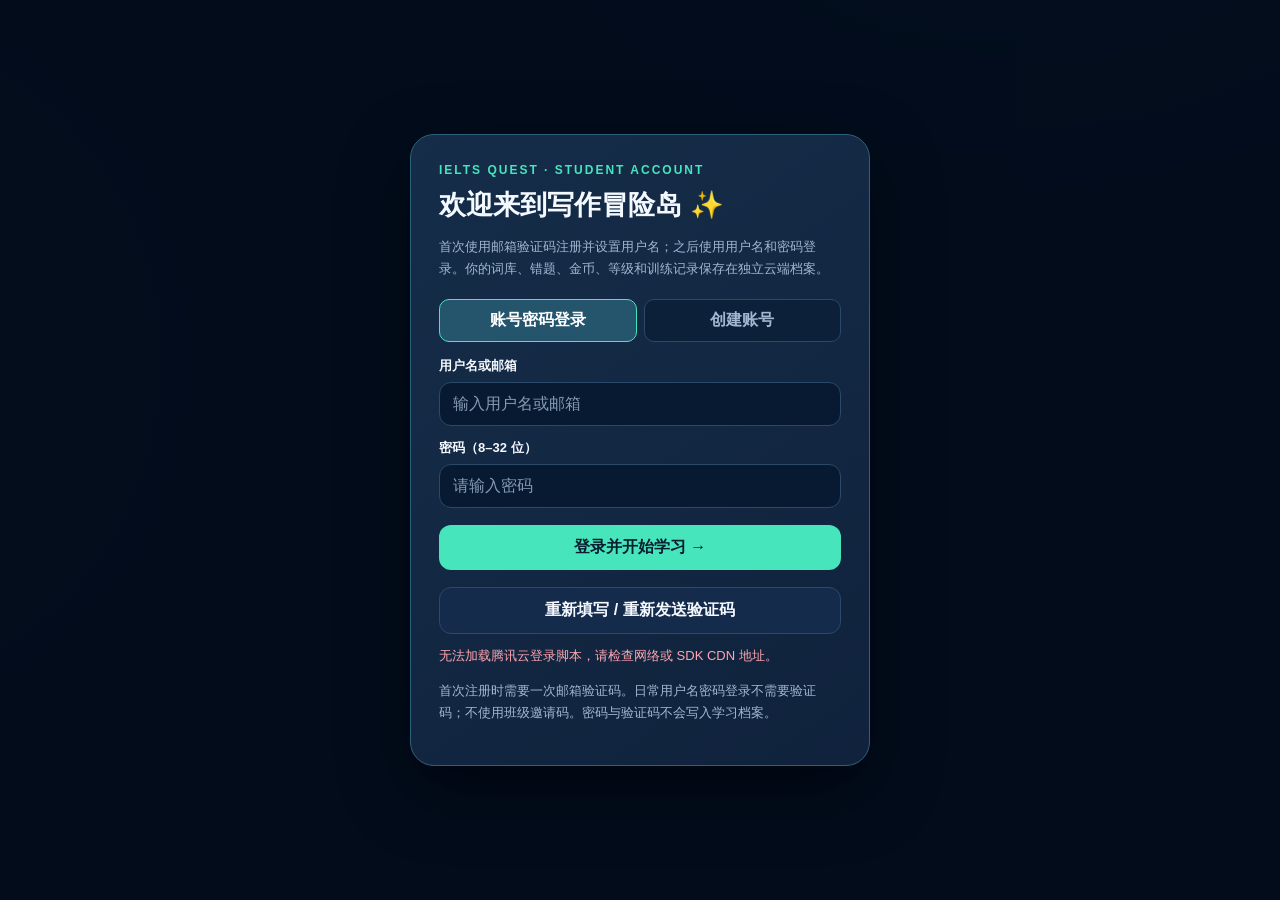
==== commit c8f172a2: "staging: add username selection on verified email signup and username-password login" ====
--- a/index.html
+++ b/index.html
@@ -167,24 +167,25 @@
 <div class="accountline" id="accountLine"><span id="accountIdentity">💾 免登录学习 · 进度仅保存在当前浏览器（不跨设备同步）</span><span id="syncStatus" class="syncStatus"></span><button id="logoutBtn" hidden>退出登录</button></div>
 <nav class="tabs" aria-label="主要页面"><button class="tab active" data-tab="home">🏠 训练大厅</button><button class="tab" data-tab="library">📚 我的词库</button><button class="tab" data-tab="corpus">📖 主题语料库</button><button class="tab" data-tab="review">🧠 错题本</button><button class="tab" data-tab="shop">🎁 奖励商店</button><button class="tab" data-tab="essay">✍️ AI 作文精批</button></nav>
 <main id="app"><section class="panel" style="padding:24px;margin:24px 0"><h2>IELTS Quest 雅思写作训练</h2><p>⚠️ 当前页面没有运行游戏脚本。如果你在 iPad 的“文件”预览中打开，请不要在预览里玩：它可能不支持 JavaScript。</p><p>请在 Safari 打开 <a style="color:#47e5bb" href="https://convika.com/tools/html-viewer/">HTML 文件运行器</a>，选择本 HTML 文件，并开启“Run scripts”，就可以运行游戏。</p><p>电脑用户可直接用 Chrome、Safari 或 Edge 打开本文件。</p></section></main>
-<footer>IELTS Quest · 邮箱账号测试版 · 登录后进度保存在独立云端学习档案<br>自主练习辅助工具，非 IELTS 官方产品；示例答案供教学训练使用。</footer>
+<footer>IELTS Quest · 账号密码登录测试版 · 首次注册需邮箱验证；学习记录保存在独立云端档案<br>自主练习辅助工具，非 IELTS 官方产品；示例答案供教学训练使用。</footer>
 </div>
 <div id="toast" class="toast" role="status" aria-live="polite"></div>
 <div class="authGate" id="authGate" hidden>
   <div class="authCard" role="dialog" aria-modal="true" aria-labelledby="authTitle">
     <div class="eyebrow">IELTS QUEST · STUDENT ACCOUNT</div>
     <h2 id="authTitle">欢迎来到写作冒险岛 ✨</h2>
-    <p>使用邮箱登录，词库、错题、金币、等级和训练记录保存在自己的云端档案。新学生需要通过邮箱验证码注册。</p>
-    <div class="authTabs"><button class="active" id="loginTab" type="button">邮箱登录</button><button id="registerTab" type="button">邮箱注册</button></div>
+    <p>首次使用邮箱验证码注册并设置用户名；之后使用用户名和密码登录。你的词库、错题、金币、等级和训练记录保存在独立云端档案。</p>
+    <div class="authTabs"><button class="active" id="loginTab" type="button">账号密码登录</button><button id="registerTab" type="button">创建账号</button></div>
     <form id="studentAuth">
-      <label for="authEmail">邮箱地址</label><input id="authEmail" type="email" inputmode="email" autocomplete="username" maxlength="254" placeholder="student@example.com" required>
+      <label for="authEmail" id="authLoginLabel">用户名或邮箱</label><input id="authEmail" type="text" autocomplete="username" maxlength="254" placeholder="输入用户名或邮箱" required>
+      <div id="usernameField" hidden><label for="authUsername">设置用户名（5–24 位）</label><input id="authUsername" type="text" autocomplete="off" maxlength="24" minlength="5" placeholder="例如 student_001"></div>
       <label for="authPassword">密码（8–32 位）</label><input id="authPassword" type="password" minlength="8" maxlength="32" autocomplete="current-password" placeholder="请输入密码" required>
       <div id="verificationField" hidden><label for="authVerificationCode">邮箱验证码</label><input id="authVerificationCode" type="text" inputmode="numeric" autocomplete="one-time-code" maxlength="8" placeholder="输入收到的数字验证码"></div>
-      <button class="btn" type="submit" id="authSubmit">邮箱登录并开始学习 →</button>
+      <button class="btn" type="submit" id="authSubmit">登录并开始学习 →</button>
       <button class="btn secondary" type="button" id="restartEmailRegistration" hidden>重新填写 / 重新发送验证码</button>
     </form>
     <div id="authStatus" class="authStatus" aria-live="polite">正在连接学生账号系统……</div>
-    <p>安全提示：腾讯云处理密码与验证码，不会将其写入学习档案。此测试版暂未启用班级邀请码限制。</p>
+    <p>首次注册时需要一次邮箱验证码。日常用户名密码登录不需要验证码；不使用班级邀请码。密码与验证码不会写入学习档案。</p>
   </div>
 </div>
 <script>
@@ -211,13 +212,19 @@
   document.getElementById('loginTab').classList.toggle('active',mode==='login');
   document.getElementById('registerTab').classList.toggle('active',mode!=='login');
   document.getElementById('verificationField').hidden=!verifying;
+  document.getElementById('usernameField').hidden=mode==='login';
+  document.getElementById('authUsername').required=mode==='register';
+  document.getElementById('authUsername').readOnly=verifying;
+  document.getElementById('authLoginLabel').textContent=mode==='login'?'用户名或邮箱':'注册邮箱地址';
+  document.getElementById('authEmail').placeholder=mode==='login'?'输入用户名或邮箱':'student@example.com';
+  document.getElementById('authEmail').inputMode=mode==='login'?'text':'email';
   document.getElementById('authVerificationCode').required=verifying;
   document.getElementById('authEmail').readOnly=verifying;
   document.getElementById('authPassword').readOnly=verifying;
   document.getElementById('restartEmailRegistration').hidden=!verifying;
-  document.getElementById('authSubmit').textContent=mode==='login'?'邮箱登录并开始学习 →':mode==='register'?'发送邮箱验证码 →':'验证邮箱并创建账号 →';
+  document.getElementById('authSubmit').textContent=mode==='login'?'用户名密码登录 →':mode==='register'?'发送邮箱验证码 →':'验证邮箱并创建账号 →';
   document.getElementById('authPassword').autocomplete=mode==='login'?'current-password':'new-password';
-  accountStatus(mode==='login'?'请输入邮箱和密码。':mode==='register'?'填写邮箱和密码，系统将发送邮件验证码。':'验证码已发送，请检查收件箱和垃圾邮件箱。');
+  accountStatus(mode==='login'?'请输入用户名或邮箱，以及密码。':mode==='register'?'设置用户名和密码，填写邮箱接收一次验证码。':'验证码已发送，验证后即可使用用户名和密码登录。');
 }
 async function activateAccount(user){
   if(!cloudClient||!user||!user.id||currentUser?.id===user.id||pendingUserId===user.id)return;
@@ -790,8 +797,11 @@
   e.preventDefault();
   if(e.target.id==='studentAuth'){
     if(!cloudClient){accountStatus('尚未连上腾讯云账号服务器，请检查网络。',true);return}
-    const email=$('authEmail').value.trim().toLowerCase(),password=$('authPassword').value;
-    if(!/^[^\s@]+@[^\s@]+\.[^\s@]+$/.test(email)||email.length>254){accountStatus('请输入有效的邮箱地址。',true);return}
+    const loginId=$('authEmail').value.trim(),email=loginId.toLowerCase(),password=$('authPassword').value;
+    const username=$('authUsername').value.trim();
+    if(authMode!=='login'&&(!/^[^\s@]+@[^\s@]+\.[^\s@]+$/.test(email)||email.length>254)){accountStatus('请输入有效的注册邮箱。',true);return}
+    if(authMode==='login'&&!loginId){accountStatus('请输入用户名或邮箱。',true);return}
+    if(authMode==='register'&&!/^[A-Za-z][A-Za-z0-9._-]{4,23}$/.test(username)){accountStatus('用户名需 5–24 位，以字母开头，仅支持字母、数字、点、下划线和短横线。',true);return}
     if(authMode!=='verify'){
       const classes=[/[a-z]/,/[A-Z]/,/[0-9]/,/[^A-Za-z0-9]/].filter(re=>re.test(password)).length;
       if(password.length<8||password.length>32||(authMode==='register'&&classes<3)){
@@ -804,7 +814,7 @@
       try{
         if(authMode==='register'){
           // Registration and verification are performed by CloudBase with no privileged backend key.
-          const {data,error}=await cloudClient.auth.signUp({email,password});
+          const {data,error}=await cloudClient.auth.signUp({email,password,username});
           if(error)throw error;
           if(typeof data?.verifyOtp!=='function')throw Error('邮箱验证未就绪，请检查 CloudBase 邮箱注册设置');
           pendingEmailVerification=data;
@@ -822,7 +832,7 @@
           if(error)throw error;
           pendingEmailVerification=null;
         }else{
-          ({data,error}=await cloudClient.auth.signInWithPassword({email,password}));
+          ({data,error}=await cloudClient.auth.signInWithPassword({username:loginId,password}));
           if(error)throw error;
         }
         let user=data?.user||data?.session?.user;
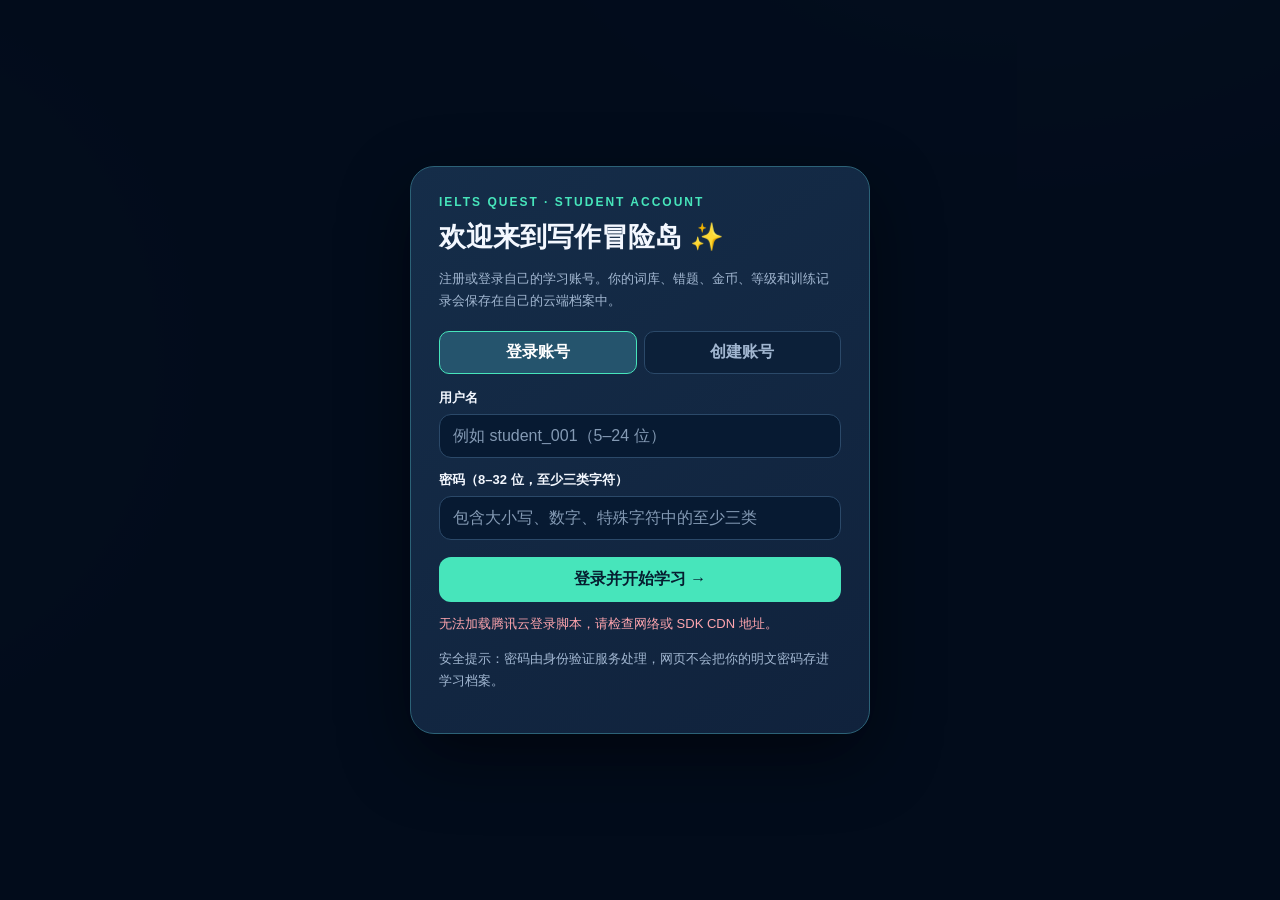
==== commit 71e286f5: "Restore username-password and class-invite registration UI on staging for WorkBuddy" ====
--- a/index.html
+++ b/index.html
@@ -164,28 +164,26 @@
   <div class="brand"><div class="brandicon">✦</div><div>IELTS Quest<small>雅思写作 · 闯关实验室</small></div></div>
   <div class="topright"><div class="statpill">⭐ <b id="headLevel">Lv.1</b></div><div class="statpill">🪙 <b id="headCoins">0</b></div><div class="statpill">🔥 <b id="headStreak">0</b></div><button class="iconbutton" id="soundBtn" title="音效开关" aria-label="切换音效">🔊</button></div>
 </header>
-<div class="accountline" id="accountLine"><span id="accountIdentity">💾 免登录学习 · 进度仅保存在当前浏览器（不跨设备同步）</span><span id="syncStatus" class="syncStatus"></span><button id="logoutBtn" hidden>退出登录</button></div>
+<div class="accountline" id="accountLine"><span id="accountIdentity">💾 本机试玩版 · 记录只保存在当前浏览器</span><span id="syncStatus" class="syncStatus"></span><button id="logoutBtn" hidden>退出登录</button></div>
 <nav class="tabs" aria-label="主要页面"><button class="tab active" data-tab="home">🏠 训练大厅</button><button class="tab" data-tab="library">📚 我的词库</button><button class="tab" data-tab="corpus">📖 主题语料库</button><button class="tab" data-tab="review">🧠 错题本</button><button class="tab" data-tab="shop">🎁 奖励商店</button><button class="tab" data-tab="essay">✍️ AI 作文精批</button></nav>
 <main id="app"><section class="panel" style="padding:24px;margin:24px 0"><h2>IELTS Quest 雅思写作训练</h2><p>⚠️ 当前页面没有运行游戏脚本。如果你在 iPad 的“文件”预览中打开，请不要在预览里玩：它可能不支持 JavaScript。</p><p>请在 Safari 打开 <a style="color:#47e5bb" href="https://convika.com/tools/html-viewer/">HTML 文件运行器</a>，选择本 HTML 文件，并开启“Run scripts”，就可以运行游戏。</p><p>电脑用户可直接用 Chrome、Safari 或 Edge 打开本文件。</p></section></main>
-<footer>IELTS Quest · 账号密码登录测试版 · 首次注册需邮箱验证；学习记录保存在独立云端档案<br>自主练习辅助工具，非 IELTS 官方产品；示例答案供教学训练使用。</footer>
+<footer>IELTS Quest · 浏览器互动游戏 · 云端账号配置成功后，各学生的学习档案独立保存；尚未配置时为本机试玩版<br>自主练习辅助工具，非 IELTS 官方产品；示例答案供教学训练使用。</footer>
 </div>
 <div id="toast" class="toast" role="status" aria-live="polite"></div>
 <div class="authGate" id="authGate" hidden>
   <div class="authCard" role="dialog" aria-modal="true" aria-labelledby="authTitle">
     <div class="eyebrow">IELTS QUEST · STUDENT ACCOUNT</div>
     <h2 id="authTitle">欢迎来到写作冒险岛 ✨</h2>
-    <p>首次使用邮箱验证码注册并设置用户名；之后使用用户名和密码登录。你的词库、错题、金币、等级和训练记录保存在独立云端档案。</p>
-    <div class="authTabs"><button class="active" id="loginTab" type="button">账号密码登录</button><button id="registerTab" type="button">创建账号</button></div>
+    <p>注册或登录自己的学习账号。你的词库、错题、金币、等级和训练记录会保存在自己的云端档案中。</p>
+    <div class="authTabs"><button class="active" id="loginTab" type="button">登录账号</button><button id="registerTab" type="button">创建账号</button></div>
     <form id="studentAuth">
-      <label for="authEmail" id="authLoginLabel">用户名或邮箱</label><input id="authEmail" type="text" autocomplete="username" maxlength="254" placeholder="输入用户名或邮箱" required>
-      <div id="usernameField" hidden><label for="authUsername">设置用户名（5–24 位）</label><input id="authUsername" type="text" autocomplete="off" maxlength="24" minlength="5" placeholder="例如 student_001"></div>
-      <label for="authPassword">密码（8–32 位）</label><input id="authPassword" type="password" minlength="8" maxlength="32" autocomplete="current-password" placeholder="请输入密码" required>
-      <div id="verificationField" hidden><label for="authVerificationCode">邮箱验证码</label><input id="authVerificationCode" type="text" inputmode="numeric" autocomplete="one-time-code" maxlength="8" placeholder="输入收到的数字验证码"></div>
+      <label for="authUsername">用户名</label><input id="authUsername" type="text" inputmode="text" autocomplete="username" maxlength="24" minlength="5" pattern="[A-Za-z][A-Za-z0-9._-]{4,23}" placeholder="例如 student_001（5–24 位）" required>
+      <label for="authPassword">密码（8–32 位，至少三类字符）</label><input id="authPassword" type="password" minlength="8" maxlength="32" autocomplete="current-password" placeholder="包含大小写、数字、特殊字符中的至少三类" required>
+      <div id="inviteField" hidden><label for="authInviteCode">班级邀请码（仅注册需要）</label><input id="authInviteCode" type="text" autocomplete="off" maxlength="128" placeholder="请输入老师提供的邀请码"></div>
       <button class="btn" type="submit" id="authSubmit">登录并开始学习 →</button>
-      <button class="btn secondary" type="button" id="restartEmailRegistration" hidden>重新填写 / 重新发送验证码</button>
     </form>
     <div id="authStatus" class="authStatus" aria-live="polite">正在连接学生账号系统……</div>
-    <p>首次注册时需要一次邮箱验证码。日常用户名密码登录不需要验证码；不使用班级邀请码。密码与验证码不会写入学习档案。</p>
+    <p>安全提示：密码由身份验证服务处理，网页不会把你的明文密码存进学习档案。</p>
   </div>
 </div>
 <script>
@@ -196,35 +194,24 @@
   env: 'ielts-quest-d8gzj6qo48301e5d5',
   region: 'ap-shanghai',
   publishableKey: 'eyJhbGciOiJSUzI1NiIsImtpZCI6IjgxZWVlYjc5LTAxZjAtNDZkOC04NzI3LWE0ODljNWVhYjRiZSJ9.[base64].[base64]',
+  registrationUrl: 'https://ielts-quest-d8gzj6qo48301e5d5-1532053589.ap-shanghai.app.tcloudbase.com/api/ielts-student-register/register'
 });
 // Fail closed: until a real Publishable Key is supplied, keep the original offline demo.
-// Use built-in CloudBase student registration instead of the admin CreateUser API; keep secrets server-side.
 const CLOUD_ENABLED = typeof CLOUD_CONFIG.publishableKey === 'string' && CLOUD_CONFIG.publishableKey.length >= 12 && CLOUD_CONFIG.publishableKey !== 'PASTE_CLOUDBASE_PUBLISHABLE_KEY_HERE';
 let cloudClient=null, currentUser=null, pendingUserId=null, cloudSaveTimer=null;
-let saveVersion=0, savingCloud=false, authMode='login', accountEpoch=0, pendingEmailVerification=null;
+let saveVersion=0, savingCloud=false, authMode='login', accountEpoch=0;
 function accountStatus(text,err=false){const el=document.getElementById('authStatus');if(el){el.textContent=text;el.style.color=err?'#ffa5ae':'#f6cc72'}}
 function showAuth(){const g=document.getElementById('authGate');g.hidden=false;document.querySelector('.shell').classList.add('cloudLocked');document.getElementById('logoutBtn').hidden=true}
 function hideAuth(){document.getElementById('authGate').hidden=true;document.querySelector('.shell').classList.remove('cloudLocked');document.getElementById('logoutBtn').hidden=false}
 function authScreen(mode){
-  if(mode!=='verify')pendingEmailVerification=null;
   authMode=mode;
-  const verifying=mode==='verify';
   document.getElementById('loginTab').classList.toggle('active',mode==='login');
-  document.getElementById('registerTab').classList.toggle('active',mode!=='login');
-  document.getElementById('verificationField').hidden=!verifying;
-  document.getElementById('usernameField').hidden=mode==='login';
-  document.getElementById('authUsername').required=mode==='register';
-  document.getElementById('authUsername').readOnly=verifying;
-  document.getElementById('authLoginLabel').textContent=mode==='login'?'用户名或邮箱':'注册邮箱地址';
-  document.getElementById('authEmail').placeholder=mode==='login'?'输入用户名或邮箱':'student@example.com';
-  document.getElementById('authEmail').inputMode=mode==='login'?'text':'email';
-  document.getElementById('authVerificationCode').required=verifying;
-  document.getElementById('authEmail').readOnly=verifying;
-  document.getElementById('authPassword').readOnly=verifying;
-  document.getElementById('restartEmailRegistration').hidden=!verifying;
-  document.getElementById('authSubmit').textContent=mode==='login'?'用户名密码登录 →':mode==='register'?'发送邮箱验证码 →':'验证邮箱并创建账号 →';
+  document.getElementById('registerTab').classList.toggle('active',mode==='register');
+  document.getElementById('inviteField').hidden=mode!=='register';
+  document.getElementById('authInviteCode').required=mode==='register';
+  document.getElementById('authSubmit').textContent=mode==='login'?'登录并开始学习 →':'使用邀请码创建账号 →';
   document.getElementById('authPassword').autocomplete=mode==='login'?'current-password':'new-password';
-  accountStatus(mode==='login'?'请输入用户名或邮箱，以及密码。':mode==='register'?'设置用户名和密码，填写邮箱接收一次验证码。':'验证码已发送，验证后即可使用用户名和密码登录。');
+  accountStatus(mode==='login'?'请输入用户名和密码。':'请填写用户名、密码和老师发放的班级邀请码。');
 }
 async function activateAccount(user){
   if(!cloudClient||!user||!user.id||currentUser?.id===user.id||pendingUserId===user.id)return;
@@ -271,10 +258,20 @@
     if(version!==saveVersion&&uid===currentUser?.id)cloudSaveTimer=setTimeout(flushCloud,250);
   }
 }
+async function registerCloudBaseStudent(username,password,inviteCode){
+  const response=await fetch(CLOUD_CONFIG.registrationUrl,{
+    method:'POST',mode:'cors',cache:'no-store',
+    headers:{'Content-Type':'application/json'},
+    body:JSON.stringify({username,password,inviteCode})
+  });
+  const payload=await response.json().catch(()=>({}));
+  if(!response.ok||!payload.ok)throw Error(payload.error||('注册服务返回 HTTP '+response.status));
+  return payload;
+}
 function startCloud(){
   showAuth();accountStatus('正在连接腾讯云账号系统……');
   const script=document.createElement('script');
-  // Preserve the existing CloudBase web SDK and PostgreSQL access; v3 supports email OTP registration.
+  // Official CloudBase v3 browser bundle; never use v4 beta for username login.
   script.src='https://static.cloudbase.net/cloudbase-js-sdk/latest/cloudbase.full.js';
   script.onload=async()=>{
     try{
@@ -594,7 +591,7 @@
 <div class="modeGrid">${modeCard('gap','🧩','中英短语补齐','显示中文提示，在完整英文句子中填入缺失单词。','Task 2')}${modeCard('spell','✍️','单词拼写修复','根据中文意思，补上英文词中缺失的字母。','拼写')}${modeCard('colloc','🎯','精准词汇搭配','按当前分数训练自然搭配、数据表达与语义边界。','搭配')}${modeCard('grammar','🧠','语法精修训练','5.5 夯实准确性，6.0 理顺结构，7.0 强化精准复杂句与指代。','语法')}${modeCard('syn','🔁','同义改写与语义边界','5.5 和 6.0 分新增大量语境化改写题；7 分继续训练语义强度和范围。','改写')}${modeCard('logic','🧩','论证逻辑实验室','不同长度、机制、反驳、证据与限定条件的多路径逻辑训练。','Task 2')}${modeCard('mixed','🚀','综合进阶闯关','5 类能力混合挑战，累积连胜与奖励。','推荐','mix')}</div>
 <div class="bottomGrid"><div class="glass feature"><h3>🧠 错题会回来</h3><p>答错只进入错题本，普通关卡不再出现已做过的题；学生可主动复习。</p><button class="btn secondary" data-tab="review">打开错题本 →</button></div><div class="glass feature"><h3>🎁 学习金币能做什么？</h3><p>换提示券、失误保护、双倍经验，以及可永久使用的主题皮肤；不是只看数字。</p><button class="btn secondary" data-tab="shop">去奖励商店 →</button></div></div>`}
 function modeCard(id,emoji,title,desc,tag,more=''){return `<button class="modeCard ${more}" data-start="${id}"><span class="emoji">${emoji}</span><span class="chip">${tag}</span><span class="mtitle">${title}</span><div class="mdesc">${desc}</div></button>`}
-function libraryView(){return `<section class="panel bounce"><div class="kicker">CREATE YOUR OWN DECK</div><h2 class="pageTitle">📚 我的单词与短语库</h2><p class="muted">不用改代码，直接录入自己的雅思写作词汇。${CLOUD_ENABLED?'登录后每位学生拥有独立云端词库；可跨设备登录查看。':'当前为单机试玩：记录只保存在当前浏览器。'}</p><div class="info"><b>添加单词或短语</b>：英文写 <b>rise dramatically</b>，中文写 <b>急剧上升</b>。系统会自动生成“拼写补齐”题；短语会遮住其中一个重点单词。</div><form id="singleWord" class="formgrid"><div class="field"><label for="newEn">英文单词 / 短语</label><input id="newEn" maxlength="120" placeholder="e.g. rose significantly" required></div><div class="field"><label for="newZh">中文提示</label><input id="newZh" maxlength="120" placeholder="例如：显著上升" required></div><div class="formactions"><button class="btn" type="submit">＋ 加入我的词库</button></div></form></section>
+function libraryView(){return `<section class="panel bounce"><div class="kicker">CREATE YOUR OWN DECK</div><h2 class="pageTitle">📚 我的单词与短语库</h2><p class="muted">不用改代码，直接录入自己的雅思写作词汇。${CLOUD_ENABLED?'登录后每位学生拥有独立云端词库；可跨设备登录查看。':'目前是单机试玩：词库仅存于这个浏览器，尚未启用学生账号。'}</p><div class="info"><b>添加单词或短语</b>：英文写 <b>rise dramatically</b>，中文写 <b>急剧上升</b>。系统会自动生成“拼写补齐”题；短语会遮住其中一个重点单词。</div><form id="singleWord" class="formgrid"><div class="field"><label for="newEn">英文单词 / 短语</label><input id="newEn" maxlength="120" placeholder="e.g. rose significantly" required></div><div class="field"><label for="newZh">中文提示</label><input id="newZh" maxlength="120" placeholder="例如：显著上升" required></div><div class="formactions"><button class="btn" type="submit">＋ 加入我的词库</button></div></form></section>
 <section class="panel"><h3>⚡ 批量导入（支持 TXT / CSV）</h3><p class="tip">每行一个词条，英文与中文之间用 <b>|</b> 或 Tab 分开。例如：</p><textarea id="bulkWords" rows="5" placeholder="rose significantly | 显著上升\na considerable increase | 大幅增长\nin contrast | 相比之下"></textarea><div class="formactions"><button class="btn" id="bulkAdd">导入这些词汇</button><label class="btn secondary" for="filePick">📄 读取 TXT / CSV 文件</label><input id="filePick" type="file" accept=".txt,.csv,.tsv,text/plain,text/csv" style="display:none"></div><p class="tip">文件只会在本机读取，不上传到服务器。每行也支持“英文,中文”（英文中不含逗号时）。</p></section>
 <section class="panel"><h3>🧩 自定义句子填空题</h3><p class="tip">适合老师布置专门的雅思写作表达训练。请在英文句子里使用三个下划线 <b>___</b> 表示空缺。</p><form id="customGap" class="formgrid"><div class="field"><label for="gapZh">中文提示</label><input id="gapZh" required placeholder="图表数据显著增长"></div><div class="field"><label for="gapAnswer">正确答案</label><input id="gapAnswer" required placeholder="significantly"></div><div class="field" style="grid-column:1/-1"><label for="gapSentence">英文填空句</label><input id="gapSentence" required placeholder="The figure increased ___."></div><div class="field" style="grid-column:1/-1"><label for="gapExplain">解析（选填）</label><input id="gapExplain" placeholder="副词 significantly 修饰动词 increased"></div><div class="formactions"><button class="btn" type="submit">＋ 添加自定义填空题</button></div></form></section>
 <section class="panel"><div class="sidehead"><h3 style="margin:0">我的自定义题库（${state.custom.length}）</h3>${state.custom.length?'<button class="btn secondary" data-start="custom">只练我的词汇</button>':''}</div>${state.custom.length?`<div class="librarylist">${state.custom.map(x=>`<div class="worditem"><div><div class="term">${esc(x.answer)}</div><div class="zh">${esc(x.zh)} · ${x.type==='gap'?'句子填空':'单词拼写'}</div></div><button aria-label="删除 ${esc(x.answer)}" data-delete="${esc(x.id)}">删除</button></div>`).join('')}</div>`:'<div class="empty" style="margin-top:15px">你还没有添加自己的词。先录入 1 个短语试试吧！</div>'}</section>`}
@@ -797,54 +794,28 @@
   e.preventDefault();
   if(e.target.id==='studentAuth'){
     if(!cloudClient){accountStatus('尚未连上腾讯云账号服务器，请检查网络。',true);return}
-    const loginId=$('authEmail').value.trim(),email=loginId.toLowerCase(),password=$('authPassword').value;
-    const username=$('authUsername').value.trim();
-    if(authMode!=='login'&&(!/^[^\s@]+@[^\s@]+\.[^\s@]+$/.test(email)||email.length>254)){accountStatus('请输入有效的注册邮箱。',true);return}
-    if(authMode==='login'&&!loginId){accountStatus('请输入用户名或邮箱。',true);return}
-    if(authMode==='register'&&!/^[A-Za-z][A-Za-z0-9._-]{4,23}$/.test(username)){accountStatus('用户名需 5–24 位，以字母开头，仅支持字母、数字、点、下划线和短横线。',true);return}
-    if(authMode!=='verify'){
-      const classes=[/[a-z]/,/[A-Z]/,/[0-9]/,/[^A-Za-z0-9]/].filter(re=>re.test(password)).length;
-      if(password.length<8||password.length>32||(authMode==='register'&&classes<3)){
-        accountStatus('密码需要 8–32 位；注册密码至少包含大小写字母、数字、特殊字符中的三类。',true);return;
-      }
+    const username=$('authUsername').value.trim(),password=$('authPassword').value;
+    const inviteCode=$('authInviteCode').value.trim();
+    if(!/^[A-Za-z][A-Za-z0-9._-]{4,23}$/.test(username)){accountStatus('用户名需要 5–24 位，以字母开头，只允许字母、数字、点、下划线和短横线。',true);return}
+    const classes=[/[a-z]/,/[A-Z]/,/[0-9]/,/[^A-Za-z0-9]/].filter(re=>re.test(password)).length;
+    if(password.length<8||password.length>32||(authMode==='register'&&classes<3)){
+      accountStatus('注册密码需要 8–32 位，且至少包含大小写字母、数字、特殊字符中的三类。',true);return
     }
-    $('authSubmit').disabled=true;
-    accountStatus(authMode==='login'?'正在验证邮箱和密码……':authMode==='register'?'正在发送邮箱验证码……':'正在验证邮箱验证码……');
+    if(authMode==='register'&&!inviteCode){accountStatus('请输入班级邀请码。',true);return}
+    $('authSubmit').disabled=true;accountStatus('正在'+(authMode==='register'?'创建账号':'验证账号')+'……');
     (async()=>{
       try{
         if(authMode==='register'){
-          // Registration and verification are performed by CloudBase with no privileged backend key.
-          const {data,error}=await cloudClient.auth.signUp({email,password,username});
-          if(error)throw error;
-          if(typeof data?.verifyOtp!=='function')throw Error('邮箱验证未就绪，请检查 CloudBase 邮箱注册设置');
-          pendingEmailVerification=data;
-          authScreen('verify');
-          $('authVerificationCode').value='';
-          $('authVerificationCode').focus();
-          return;
+          // Invitation code is verified only by the CloudBase server function.
+          await registerCloudBaseStudent(username,password,inviteCode);
+          accountStatus('注册成功，正在首次登录并建立独立学习档案……');
         }
-        let data,error;
-        if(authMode==='verify'){
-          const code=$('authVerificationCode').value.trim();
-          if(!/^\d{4,8}$/.test(code))throw Error('请输入邮件中的数字验证码');
-          if(typeof pendingEmailVerification?.verifyOtp!=='function')throw Error('验证码会话已失效，请重新发送');
-          ({data,error}=await pendingEmailVerification.verifyOtp({token:code}));
-          if(error)throw error;
-          pendingEmailVerification=null;
-        }else{
-          ({data,error}=await cloudClient.auth.signInWithPassword({username:loginId,password}));
-          if(error)throw error;
-        }
-        let user=data?.user||data?.session?.user;
-        if(!user){
-          const result=await cloudClient.auth.getSession();
-          if(result.error)throw result.error;
-          user=result.data?.user||result.data?.session?.user;
-        }
-        if(!user?.id)throw Error('登录成功但未取得用户信息，请重新登录');
-        await activateAccount(user);
-        $('authPassword').value='';
-        $('authVerificationCode').value='';
+        const {data,error}=await cloudClient.auth.signInWithPassword({username,password});
+        if(error)throw error;
+        if(data?.user)await activateAccount(data.user);
+        else if(data?.session?.user)await activateAccount(data.session.user);
+        else throw Error('登录未返回账号资料，请重新登录');
+        $('authPassword').value='';$('authInviteCode').value='';
       }catch(err){accountStatus('操作失败：'+(err.message||'请稍后再试'),true)}
       finally{$('authSubmit').disabled=false}
     })();
@@ -874,7 +845,6 @@
 $('soundBtn').addEventListener('click',()=>{unlockAudio();state.sound=!state.sound;save();if(state.sound)beep();toast(state.sound?'轻柔音效已开启':'音效已关闭')});
 $('loginTab').addEventListener('click',()=>authScreen('login'));
 $('registerTab').addEventListener('click',()=>authScreen('register'));
-$('restartEmailRegistration').addEventListener('click',()=>authScreen('register'));
 $('logoutBtn').addEventListener('click',async()=>{
   if(!cloudClient||!currentUser)return;
   if(cloudSaveTimer||saveVersion){await flushCloud()}
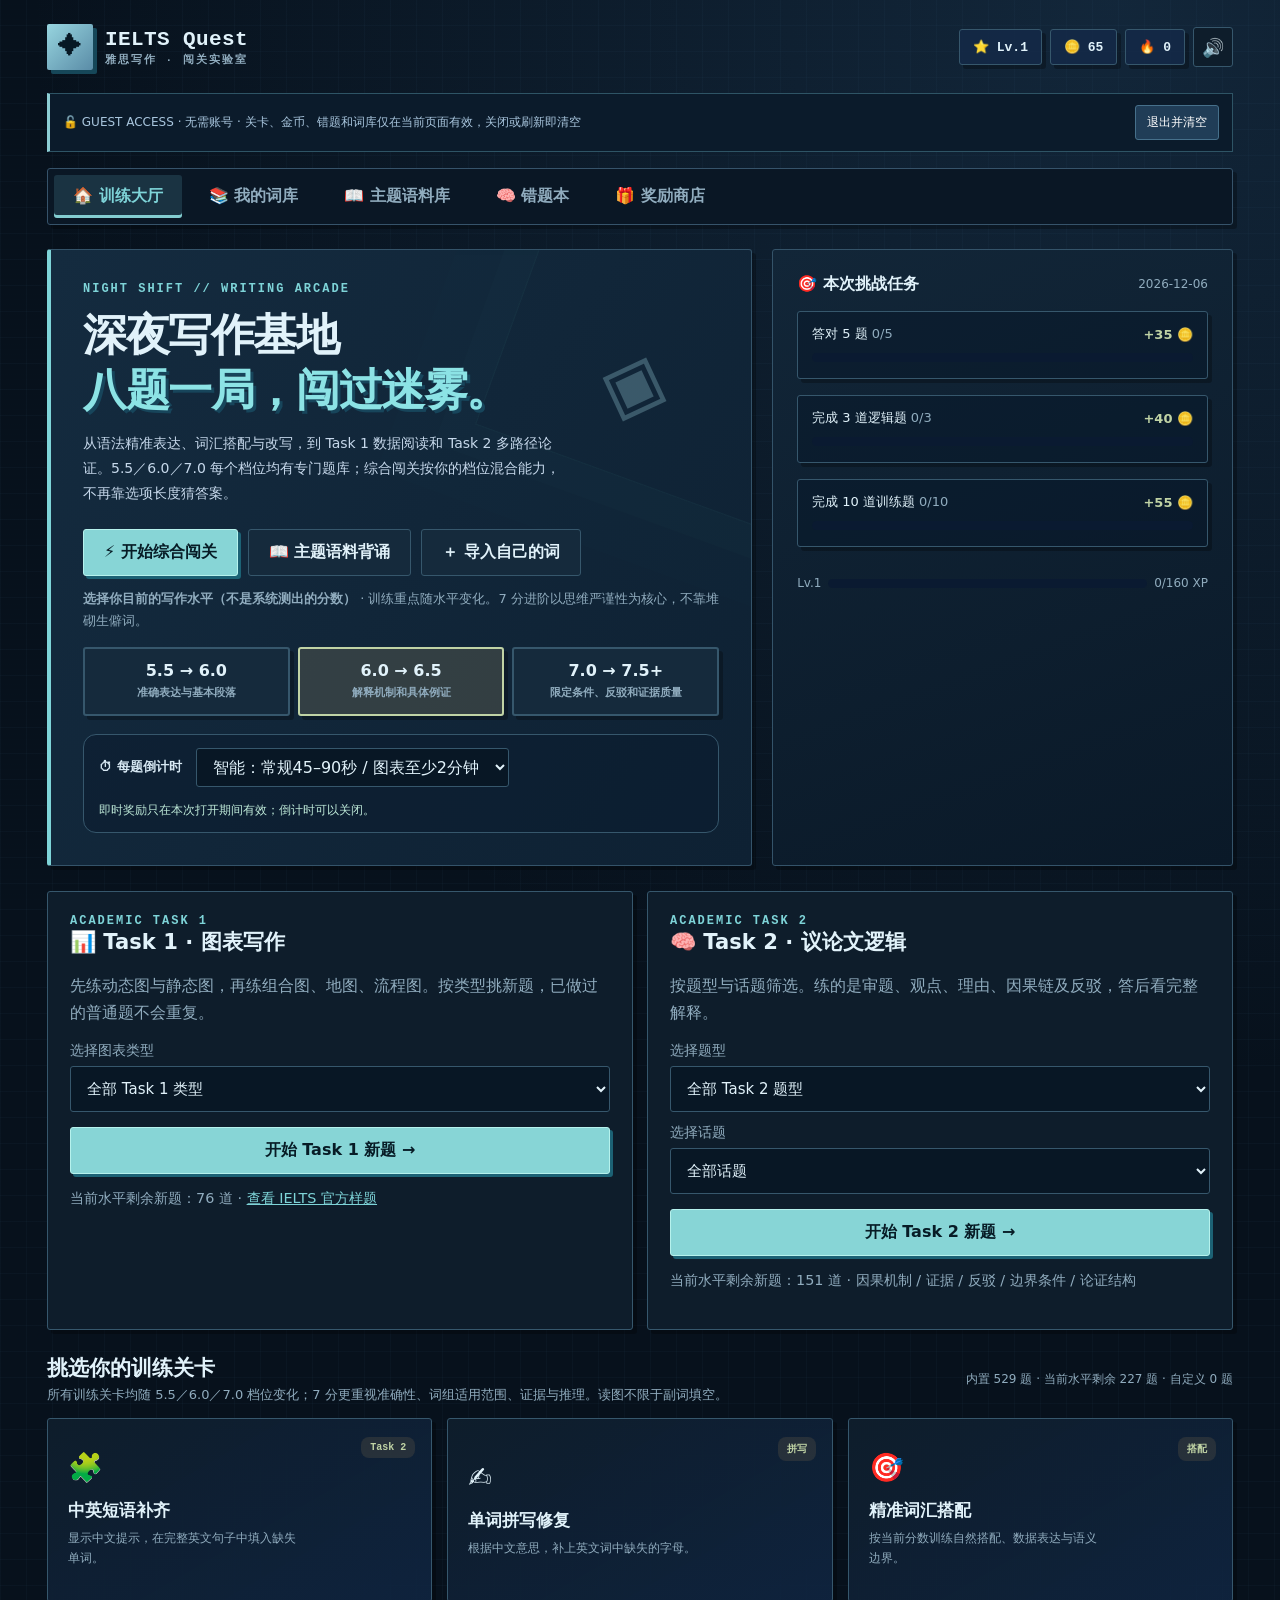
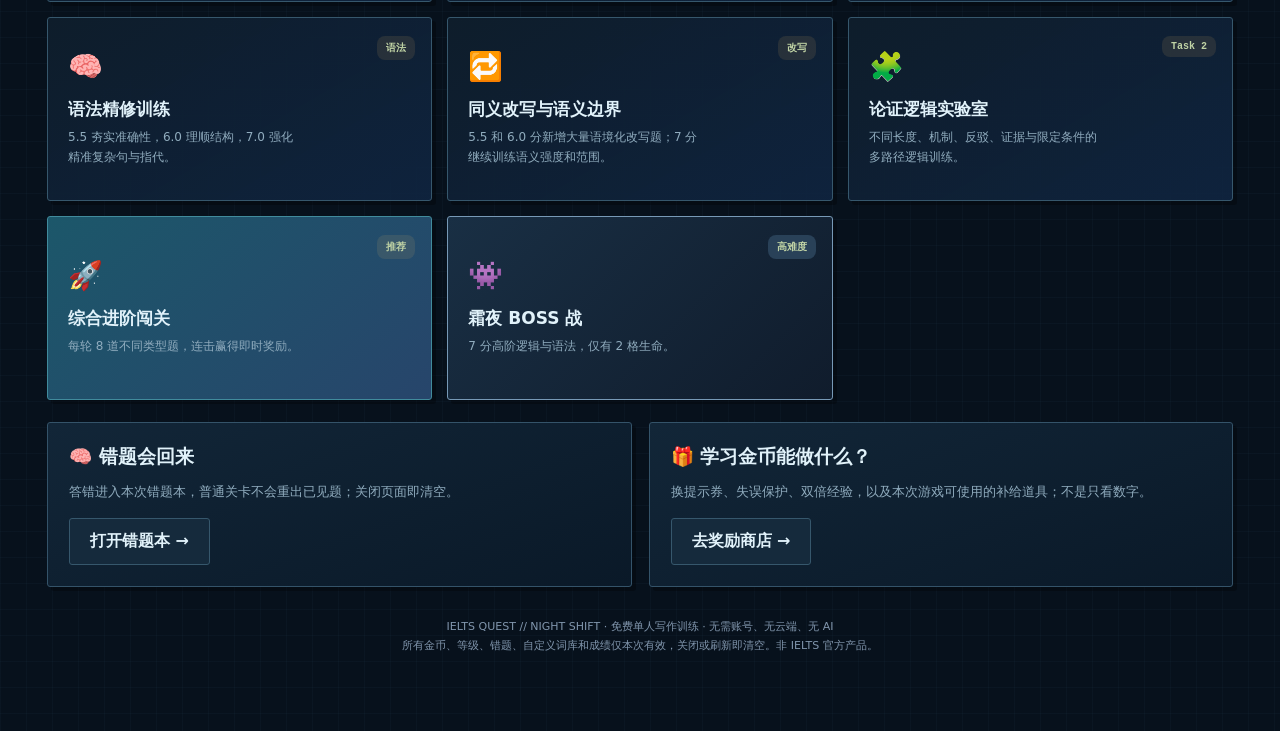
==== commit 34d3d7ad: "Release NIGHT SHIFT guest arcade: remove AI/cloud auth, no persistence, fix eight-question score" ====
--- a/index.html
+++ b/index.html
@@ -1,8 +1,8 @@
 <!doctype html>
 <html lang="zh-CN">
 <head>
-<meta charset="utf-8"><meta name="viewport" content="width=device-width,initial-scale=1,viewport-fit=cover"><meta name="theme-color" content="#0a1530">
-<title>IELTS Quest V8 · AI 作文批改工作台</title>
+<meta charset="utf-8"><meta name="viewport" content="width=device-width,initial-scale=1,viewport-fit=cover"><meta name="theme-color" content="#07111d">
+<title>IELTS Quest · NIGHT SHIFT / 夜航挑战</title>
 <style>
 :root{--bg:#071328;--panel:#112441;--panel2:#152b4b;--card:#193451;--border:#2b4969;--ink:#f4f8ff;--muted:#a2b7d1;--mint:#47e5bb;--blue:#77b9ff;--gold:#f6cc72;--pink:#ff879f;--accent:#47e5bb;--glow:rgba(71,229,187,.17);--shadow:0 18px 44px rgba(0,0,0,.22)}
 body[data-theme="sunset"]{--bg:#23152b;--panel:#382443;--panel2:#47294b;--card:#523257;--border:#78506b;--mint:#ffbe78;--blue:#f7a6d7;--gold:#ffe1a5;--accent:#ffbe78;--glow:rgba(255,190,120,.18)}
@@ -156,6 +156,38 @@
 .corpusList{display:grid;grid-template-columns:repeat(2,minmax(0,1fr));gap:10px}.corpusItem{background:var(--panel);padding:14px;border:1px solid var(--border);border-radius:13px;min-width:0}.corpusItem strong{display:block;margin:5px 0;overflow-wrap:anywhere}.corpusItem small{color:var(--muted);line-height:1.5}.corpusExample{margin-top:8px;font-size:13px;color:var(--muted);line-height:1.7}.corpusBlank{font-size:15px;line-height:1.85;padding:16px;background:var(--bg);border:1px solid var(--border);border-radius:12px;overflow-wrap:anywhere;margin:16px 0}.corpusAnswerInput{width:min(470px,100%);min-height:48px;padding:12px;background:var(--bg);border:2px solid var(--border);border-radius:12px;color:var(--ink);font-size:16px}.corpusFeedback{border:2px solid var(--border);padding:15px;border-radius:13px;text-align:left;line-height:1.8;margin:12px 0}.corpusFeedback.right{border-color:#47e5bb}.corpusFeedback.wrong{border-color:#ff829b}.corpusFeedback b{display:block}.corpusTopicTag{font-size:12px;color:var(--gold);font-weight:800}
 @media(max-width:670px){.corpusFilters{grid-template-columns:1fr}.corpusList{grid-template-columns:1fr}.corpusHero{padding:16px}.corpusCard{padding:16px}}
 
+
+/* NIGHT SHIFT // 冷调电竞像素视觉 */
+:root{--bg:#07111c;--panel:#0e1d2b;--panel2:#152a3c;--card:#152a3c;--border:#36576c;--ink:#e1f2fa;--muted:#90acbe;--mint:#7ed4d8;--blue:#a0c8ea;--gold:#c0d3a5;--pink:#91aec4;--accent:#7ed4d8;--glow:rgba(89,161,190,.12);--shadow:4px 5px 0 #050a14}
+body{font-family:"PingFang SC","Microsoft YaHei",system-ui,sans-serif!important;background:radial-gradient(circle at 87% 0%,rgba(51,100,144,.26),transparent 42%),linear-gradient(90deg,rgba(87,153,190,.04) 1px,transparent 1px),linear-gradient(0deg,rgba(87,153,190,.04) 1px,transparent 1px),#07111c!important;background-size:auto,26px 26px,26px 26px,auto!important;color:var(--ink)}
+body:before{content:"";position:fixed;inset:0;pointer-events:none;z-index:-1;background:repeating-linear-gradient(180deg,transparent 0,transparent 4px,rgba(108,187,208,.014) 5px)}
+.brand{font-family:ui-monospace,Consolas,Menlo,monospace;font-size:21px;letter-spacing:.4px}
+.brand small,.kicker,.eyebrow,.statpill,.tag,.qmeta,.modeCard .chip,.resultRank{font-family:ui-monospace,Consolas,Menlo,monospace}
+.brandicon{border-radius:2px;background:linear-gradient(135deg,#97d5df,#5a8ca7);box-shadow:4px 4px 0 #164759;color:#071824}
+.panel,.glass,.heroMain,.taskPanel,.shopItem,.modeCard,.question,.tierCard,.statpill,.tag,.miniSide,.worditem,.corpusCard,.corpusItem,.dailybox,.resultstats>div,.tabs{border-radius:3px!important;box-shadow:4px 4px 0 rgba(0,0,0,.28)}
+.glass,.panel{background:linear-gradient(160deg,#122638,#0a1928)!important;border:1px solid #345369}
+.heroMain{background:linear-gradient(125deg,#142b3f,#0e2133)!important;border-left:4px solid var(--mint)}
+.heroMain:before{border-radius:0!important;transform:rotate(20deg);opacity:.3}
+.heroMain:after{content:"◈";color:#9dd2dd!important;opacity:.3}
+h1 em{color:#8ce3e5!important;text-shadow:3px 3px 0 #17455b}
+.btn,.smallbtn,.tab,.option,.modeCard,.tierCard,.iconbutton,.accountline button{border-radius:3px!important;transition:transform .15s,box-shadow .15s}
+.btn:not(:disabled):active,.modeCard:not(:disabled):active{transform:translate(2px,2px)!important;box-shadow:none!important}
+.btn:not(.secondary):not(.ghost):not(.gold){background:#87d5d6;color:#071c26!important;border:1px solid #b6f2ed;box-shadow:3px 3px 0 #1c6275}
+.btn.gold{background:#c4d6a9;color:#112b26}
+.tabs{background:#0a1725;border:1px solid #36536a}.tab.active{box-shadow:inset 0 -3px 0 #83cdd0;background:#1a3342}
+input,textarea,select{background:#081725!important;border-radius:3px!important}
+.question{background:linear-gradient(155deg,#153043,#0d1f2e 70%)!important;border-left:4px solid #7ed2d1}
+.sentence{background:#081725!important;border-style:solid;border-radius:3px}
+.option{background:#142638;border-color:#436076}
+.option.correctChoice{background:#173d3a;color:#d5fbf4}.option.wrongChoice{background:#44303d;color:#f7dde5}
+.toast{background:#a1e0e1;color:#0a2b33;border-radius:3px}
+.accountline{background:#0b1b2b;border:1px solid #2e5465;border-left:3px solid #8dced4;padding:11px 13px;margin:0 0 16px;font-size:12px}
+.accountline button{margin-left:auto;padding:8px 11px}
+.resultRank{display:inline-block;padding:10px 16px;margin:8px 0 16px;border:1px solid #83c8cf;color:#bde9e9;background:#102b3b;font-weight:900}
+.modeCard.boss{border:1px solid #7799b6;background:linear-gradient(135deg,#192f44,#101c2c)}
+.modeCard.boss .chip{background:#294158}
+@media(max-width:540px){.accountline{font-size:11px}.accountline button{margin:2px 0 0 auto}.brand{font-size:17px}.heroMain{padding:21px}}
+@media(prefers-reduced-motion:reduce){*{animation-duration:.01ms!important;transition-duration:.01ms!important;scroll-behavior:auto!important}}
 </style>
 </head>
 <body>
@@ -164,143 +196,14 @@
   <div class="brand"><div class="brandicon">✦</div><div>IELTS Quest<small>雅思写作 · 闯关实验室</small></div></div>
   <div class="topright"><div class="statpill">⭐ <b id="headLevel">Lv.1</b></div><div class="statpill">🪙 <b id="headCoins">0</b></div><div class="statpill">🔥 <b id="headStreak">0</b></div><button class="iconbutton" id="soundBtn" title="音效开关" aria-label="切换音效">🔊</button></div>
 </header>
-<div class="accountline" id="accountLine"><span id="accountIdentity">💾 本机试玩版 · 记录只保存在当前浏览器</span><span id="syncStatus" class="syncStatus"></span><button id="logoutBtn" hidden>退出登录</button></div>
-<nav class="tabs" aria-label="主要页面"><button class="tab active" data-tab="home">🏠 训练大厅</button><button class="tab" data-tab="library">📚 我的词库</button><button class="tab" data-tab="corpus">📖 主题语料库</button><button class="tab" data-tab="review">🧠 错题本</button><button class="tab" data-tab="shop">🎁 奖励商店</button><button class="tab" data-tab="essay">✍️ AI 作文精批</button></nav>
+<div class="accountline" id="accountLine"><span id="accountIdentity">🔓 GUEST ACCESS · 无需账号 · 关卡、金币、错题和词库仅在当前页面有效，关闭或刷新即清空</span><button id="resetRunBtn" type="button">退出并清空</button></div>
+<nav class="tabs" aria-label="主要页面"><button class="tab active" data-tab="home">🏠 训练大厅</button><button class="tab" data-tab="library">📚 我的词库</button><button class="tab" data-tab="corpus">📖 主题语料库</button><button class="tab" data-tab="review">🧠 错题本</button><button class="tab" data-tab="shop">🎁 奖励商店</button></nav>
 <main id="app"><section class="panel" style="padding:24px;margin:24px 0"><h2>IELTS Quest 雅思写作训练</h2><p>⚠️ 当前页面没有运行游戏脚本。如果你在 iPad 的“文件”预览中打开，请不要在预览里玩：它可能不支持 JavaScript。</p><p>请在 Safari 打开 <a style="color:#47e5bb" href="https://convika.com/tools/html-viewer/">HTML 文件运行器</a>，选择本 HTML 文件，并开启“Run scripts”，就可以运行游戏。</p><p>电脑用户可直接用 Chrome、Safari 或 Edge 打开本文件。</p></section></main>
-<footer>IELTS Quest · 浏览器互动游戏 · 云端账号配置成功后，各学生的学习档案独立保存；尚未配置时为本机试玩版<br>自主练习辅助工具，非 IELTS 官方产品；示例答案供教学训练使用。</footer>
+<footer>IELTS QUEST // NIGHT SHIFT · 免费单人写作训练 · 无需账号、无云端、无 AI<br>所有金币、等级、错题、自定义词库和成绩仅本次有效，关闭或刷新即清空。非 IELTS 官方产品。</footer>
 </div>
 <div id="toast" class="toast" role="status" aria-live="polite"></div>
-<div class="authGate" id="authGate" hidden>
-  <div class="authCard" role="dialog" aria-modal="true" aria-labelledby="authTitle">
-    <div class="eyebrow">IELTS QUEST · STUDENT ACCOUNT</div>
-    <h2 id="authTitle">欢迎来到写作冒险岛 ✨</h2>
-    <p>注册或登录自己的学习账号。你的词库、错题、金币、等级和训练记录会保存在自己的云端档案中。</p>
-    <div class="authTabs"><button class="active" id="loginTab" type="button">登录账号</button><button id="registerTab" type="button">创建账号</button></div>
-    <form id="studentAuth">
-      <label for="authUsername">用户名</label><input id="authUsername" type="text" inputmode="text" autocomplete="username" maxlength="24" minlength="5" pattern="[A-Za-z][A-Za-z0-9._-]{4,23}" placeholder="例如 student_001（5–24 位）" required>
-      <label for="authPassword">密码（8–32 位，至少三类字符）</label><input id="authPassword" type="password" minlength="8" maxlength="32" autocomplete="current-password" placeholder="包含大小写、数字、特殊字符中的至少三类" required>
-      <div id="inviteField" hidden><label for="authInviteCode">班级邀请码（仅注册需要）</label><input id="authInviteCode" type="text" autocomplete="off" maxlength="128" placeholder="请输入老师提供的邀请码"></div>
-      <button class="btn" type="submit" id="authSubmit">登录并开始学习 →</button>
-    </form>
-    <div id="authStatus" class="authStatus" aria-live="polite">正在连接学生账号系统……</div>
-    <p>安全提示：密码由身份验证服务处理，网页不会把你的明文密码存进学习档案。</p>
-  </div>
-</div>
 <script>
 'use strict';
-// IELTS Quest / Tencent CloudBase staging. Browser code contains NO private API keys.
-// Only Publishable Key may be placed here; NEVER paste CAM SecretId/SecretKey.
-const CLOUD_CONFIG = Object.freeze({
-  env: 'ielts-quest-d8gzj6qo48301e5d5',
-  region: 'ap-shanghai',
-  publishableKey: 'eyJhbGciOiJSUzI1NiIsImtpZCI6IjgxZWVlYjc5LTAxZjAtNDZkOC04NzI3LWE0ODljNWVhYjRiZSJ9.[base64].[base64]',
-  registrationUrl: 'https://ielts-quest-d8gzj6qo48301e5d5-1532053589.ap-shanghai.app.tcloudbase.com/api/ielts-student-register/register'
-});
-// Fail closed: until a real Publishable Key is supplied, keep the original offline demo.
-const CLOUD_ENABLED = typeof CLOUD_CONFIG.publishableKey === 'string' && CLOUD_CONFIG.publishableKey.length >= 12 && CLOUD_CONFIG.publishableKey !== 'PASTE_CLOUDBASE_PUBLISHABLE_KEY_HERE';
-let cloudClient=null, currentUser=null, pendingUserId=null, cloudSaveTimer=null;
-let saveVersion=0, savingCloud=false, authMode='login', accountEpoch=0;
-function accountStatus(text,err=false){const el=document.getElementById('authStatus');if(el){el.textContent=text;el.style.color=err?'#ffa5ae':'#f6cc72'}}
-function showAuth(){const g=document.getElementById('authGate');g.hidden=false;document.querySelector('.shell').classList.add('cloudLocked');document.getElementById('logoutBtn').hidden=true}
-function hideAuth(){document.getElementById('authGate').hidden=true;document.querySelector('.shell').classList.remove('cloudLocked');document.getElementById('logoutBtn').hidden=false}
-function authScreen(mode){
-  authMode=mode;
-  document.getElementById('loginTab').classList.toggle('active',mode==='login');
-  document.getElementById('registerTab').classList.toggle('active',mode==='register');
-  document.getElementById('inviteField').hidden=mode!=='register';
-  document.getElementById('authInviteCode').required=mode==='register';
-  document.getElementById('authSubmit').textContent=mode==='login'?'登录并开始学习 →':'使用邀请码创建账号 →';
-  document.getElementById('authPassword').autocomplete=mode==='login'?'current-password':'new-password';
-  accountStatus(mode==='login'?'请输入用户名和密码。':'请填写用户名、密码和老师发放的班级邀请码。');
-}
-async function activateAccount(user){
-  if(!cloudClient||!user||!user.id||currentUser?.id===user.id||pendingUserId===user.id)return;
-  pendingUserId=user.id;
-  const epoch=++accountEpoch;
-  accountStatus('正在读取这位学生的独立学习档案……');
-  try{
-    const {data,error}=await cloudClient.rdb().from('student_progress').select('state').eq('user_id',user.id).maybeSingle();
-    if(epoch!==accountEpoch)return;
-    if(error)throw error;
-    // Never merge another student's browser-local progress automatically.
-    state={...FRESH(),...(data?.state||{})};
-    if(!Array.isArray(state.custom))state.custom=[];
-    state.corpusProgress=state.corpusProgress&&typeof state.corpusProgress==='object'?state.corpusProgress:{};
-    state.inventory={...FRESH().inventory,...(state.inventory||{})};
-    state.mistakes=state.mistakes||{};state.stats=state.stats||{};
-    state.owned=Array.isArray(state.owned)?state.owned:['default'];
-    state.seen=Array.isArray(state.seen)?[...new Set(state.seen)]:Object.keys(state.stats);
-    if(!state.zhPreferenceV5){state.showChinese=false;state.zhPreferenceV5=true}
-    state.goalBand=state.goalBand||'6.0';state.t1Format=state.t1Format||'all';
-    state.t2Type=state.t2Type||'all';state.t2Topic=state.t2Topic||'all';
-    ensureDay();currentUser=user;session=null;page='home';feedback=null;
-    document.getElementById('accountIdentity').textContent='👤 '+(user.username||user.email||'我的账号')+' · 私有云端档案';
-    document.getElementById('syncStatus').textContent='☁️ 云端已连接';
-    hideAuth();render();if(!data)save();
-  }catch(err){accountStatus('登录成功，但读取云端记录失败：'+(err.message||'请先运行 CloudBase SQL 与 RLS 配置'),true)}
-  finally{if(pendingUserId===user.id)pendingUserId=null}
-}
-async function flushCloud(){
-  if(!CLOUD_ENABLED||!cloudClient||!currentUser||savingCloud)return;
-  clearTimeout(cloudSaveTimer);cloudSaveTimer=null;savingCloud=true;
-  const version=saveVersion,uid=currentUser.id,snapshot=JSON.parse(JSON.stringify(state));
-  const status=document.getElementById('syncStatus');status.textContent='☁️ 保存中…';
-  try{
-    const {error}=await cloudClient.rdb().from('student_progress').upsert({
-      user_id:uid,state:snapshot,updated_at:new Date().toISOString()
-    },{onConflict:'user_id'});
-    if(error)throw error;
-    if(uid===currentUser?.id)status.textContent='☁️ 已保存';
-  }catch(err){
-    if(uid===currentUser?.id)status.textContent='⚠️ 云端保存失败，请保持页面打开并检查网络';
-  }finally{
-    savingCloud=false;
-    if(version!==saveVersion&&uid===currentUser?.id)cloudSaveTimer=setTimeout(flushCloud,250);
-  }
-}
-async function registerCloudBaseStudent(username,password,inviteCode){
-  const response=await fetch(CLOUD_CONFIG.registrationUrl,{
-    method:'POST',mode:'cors',cache:'no-store',
-    headers:{'Content-Type':'application/json'},
-    body:JSON.stringify({username,password,inviteCode})
-  });
-  const payload=await response.json().catch(()=>({}));
-  if(!response.ok||!payload.ok)throw Error(payload.error||('注册服务返回 HTTP '+response.status));
-  return payload;
-}
-function startCloud(){
-  showAuth();accountStatus('正在连接腾讯云账号系统……');
-  const script=document.createElement('script');
-  // Official CloudBase v3 browser bundle; never use v4 beta for username login.
-  script.src='https://static.cloudbase.net/cloudbase-js-sdk/latest/cloudbase.full.js';
-  script.onload=async()=>{
-    try{
-      if(!window.cloudbase?.init)throw Error('腾讯云身份认证脚本未加载');
-      cloudClient=window.cloudbase.init({
-        env:CLOUD_CONFIG.env,region:CLOUD_CONFIG.region,
-        accessKey:CLOUD_CONFIG.publishableKey,auth:{detectSessionInUrl:false}
-      });
-      if(!cloudClient.auth||typeof cloudClient.rdb!=='function')throw Error('当前腾讯云 SDK 不支持所需的账号或数据库接口');
-      cloudClient.auth.onAuthStateChange((event,sess)=>{
-        if(event==='SIGNED_OUT'){
-          accountEpoch++;currentUser=null;pendingUserId=null;state=FRESH();
-          session=null;page='home';showAuth();authScreen('login');
-          document.getElementById('accountIdentity').textContent='🔒 请先登录';
-          document.getElementById('syncStatus').textContent='';
-        }else if(event==='SIGNED_IN'&&sess?.user&&currentUser?.id!==sess.user.id){
-          setTimeout(()=>activateAccount(sess.user),0);
-        }
-      });
-      const {data,error}=await cloudClient.auth.getSession();
-      if(error)throw error;
-      const user=data?.user||data?.session?.user;
-      if(data?.session&&user)await activateAccount(user);
-      else authScreen('login');
-    }catch(err){accountStatus('腾讯云连接失败：'+(err.message||'请检查 Publishable Key 与数据库权限'),true)}
-  };
-  script.onerror=()=>accountStatus('无法加载腾讯云登录脚本，请检查网络或 SDK CDN 地址。',true);
-  document.head.appendChild(script);
-}
 // 游戏内置的原创教学练习题。所有内容可离线运行。
 const GAP = [
 ['越来越多的人选择在线学习。','An increasing number of students ___ online learning.','prefer','prefer 表示“更倾向于”。注意主语 students 为复数。'],
@@ -532,22 +435,16 @@
 const V9_SYNONYMS=[{"id":"v9-s-education-01","type":"syn","bandTier":"5.5","task":"task2","topic":"education","format":"opinion","zh":"🎓 教育｜保留原句含义的准确改写。","sceneEn":"In the following sentence, replace “improve” without changing the claim: Schools should improve reading skills through regular practice.","sceneZh":"原表达：改善。请选择在该句中保持主要意思和语气的替换。","prompt":"Which replacement preserves the original meaning in this sentence?","instructionZh":"哪一个英文选项在这个句子中保留原意和语气？","sentence":"Schools should improve reading skills through regular practice.","sentenceZh":"","options":["replace","measure","enhance"],"optionZh":["替代","测量","提高"],"answer":"enhance","why":"原表达 “improve”（改善）在这个语境中可换为 “enhance”（提高）。enhance 与 improve 在该语境相近；replace 是替代，measure 是测量。","wrong":"其他选项的意思分别是“替代”和“测量”，改变了原句的含义或范围。","optionReasons":["不选：替代，这会偏离原句所表达的“改善”。","不选：测量，这会偏离原句所表达的“改善”。","正确：enhance 与 improve 在该语境相近；replace 是替代，measure 是测量。"],"usage":"Schools should enhance reading skills through regular practice.｜原句与改写要放回完整语境核对。","analysisSteps":["先确定原表达的语义方向、范围和肯定程度。","将每个选项代回原句，核查词性、搭配与原义。","排除含义改变或结论过强的表达。"]},{"id":"v9-s-education-02","type":"syn","bandTier":"5.5","task":"task2","topic":"education","format":"opinion","zh":"🎓 教育｜保留原句含义的准确改写。","sceneEn":"In the following sentence, replace “reduce” without changing the claim: The reform may reduce the pressure on pupils.","sceneZh":"原表达：降低。请选择在该句中保持主要意思和语气的替换。","prompt":"Which replacement preserves the original meaning in this sentence?","instructionZh":"哪一个英文选项在这个句子中保留原意和语气？","sentence":"The reform may reduce the pressure on pupils.","sentenceZh":"","options":["record","lower","increase"],"optionZh":["记录","减少","增加"],"answer":"lower","why":"原表达 “reduce”（降低）在这个语境中可换为 “lower”（减少）。lower 表示降低，increase 方向相反。","wrong":"其他选项的意思分别是“增加”和“记录”，改变了原句的含义或范围。","optionReasons":["不选：记录，这会偏离原句所表达的“降低”。","正确：lower 表示降低，increase 方向相反。","不选：增加，这会偏离原句所表达的“降低”。"],"usage":"The reform may lower the pressure on pupils.｜原句与改写要放回完整语境核对。","analysisSteps":["先确定原表达的语义方向、范围和肯定程度。","将每个选项代回原句，核查词性、搭配与原义。","排除含义改变或结论过强的表达。"]},{"id":"v9-s-education-03","type":"syn","bandTier":"5.5","task":"task2","topic":"education","format":"opinion","zh":"🎓 教育｜保留原句含义的准确改写。","sceneEn":"In the following sentence, replace “help” without changing the claim: Reading groups can help struggling learners.","sceneZh":"原表达：帮助。请选择在该句中保持主要意思和语气的替换。","prompt":"Which replacement preserves the original meaning in this sentence?","instructionZh":"哪一个英文选项在这个句子中保留原意和语气？","sentence":"Reading groups can help struggling learners.","sentenceZh":"","options":["support","test","ignore"],"optionZh":["支持","测试","忽视"],"answer":"support","why":"原表达 “help”（帮助）在这个语境中可换为 “support”（支持）。support 在此与 help 意思相近，test 和 ignore 不表示帮助。","wrong":"其他选项的意思分别是“测试”和“忽视”，改变了原句的含义或范围。","optionReasons":["正确：support 在此与 help 意思相近，test 和 ignore 不表示帮助。","不选：测试，这会偏离原句所表达的“帮助”。","不选：忽视，这会偏离原句所表达的“帮助”。"],"usage":"Reading groups can support struggling learners.｜原句与改写要放回完整语境核对。","analysisSteps":["先确定原表达的语义方向、范围和肯定程度。","将每个选项代回原句，核查词性、搭配与原义。","排除含义改变或结论过强的表达。"]},{"id":"v9-s-education-04","type":"syn","bandTier":"5.5","task":"task2","topic":"education","format":"opinion","zh":"🎓 教育｜保留原句含义的准确改写。","sceneEn":"In the following sentence, replace “important” without changing the claim: Feedback plays an important role in learning.","sceneZh":"原表达：重要。请选择在该句中保持主要意思和语气的替换。","prompt":"Which replacement preserves the original meaning in this sentence?","instructionZh":"哪一个英文选项在这个句子中保留原意和语气？","sentence":"Feedback plays an important role in learning.","sentenceZh":"","options":["temporary","optional","significant"],"optionZh":["暂时的","可选的","重要的"],"answer":"significant","why":"原表达 “important”（重要）在这个语境中可换为 “significant”（重要的）。significant 修饰 role 自然，另外两项弱化原意。","wrong":"其他选项的意思分别是“暂时的”和“可选的”，改变了原句的含义或范围。","optionReasons":["不选：暂时的，这会偏离原句所表达的“重要”。","不选：可选的，这会偏离原句所表达的“重要”。","正确：significant 修饰 role 自然，另外两项弱化原意。"],"usage":"Feedback plays an significant role in learning.｜原句与改写要放回完整语境核对。","analysisSteps":["先确定原表达的语义方向、范围和肯定程度。","将每个选项代回原句，核查词性、搭配与原义。","排除含义改变或结论过强的表达。"]},{"id":"v9-s-education-05","type":"syn","bandTier":"5.5","task":"task2","topic":"education","format":"opinion","zh":"🎓 教育｜保留原句含义的准确改写。","sceneEn":"In the following sentence, replace “need” without changing the claim: Students need regular feedback on essays.","sceneZh":"原表达：需要。请选择在该句中保持主要意思和语气的替换。","prompt":"Which replacement preserves the original meaning in this sentence?","instructionZh":"哪一个英文选项在这个句子中保留原意和语气？","sentence":"Students need regular feedback on essays.","sentenceZh":"","options":["replace","require","avoid"],"optionZh":["替代","需要","避免"],"answer":"require","why":"原表达 “need”（需要）在这个语境中可换为 “require”（需要）。require 维持需要的含义，avoid/replace 改变动作方向。","wrong":"其他选项的意思分别是“避免”和“替代”，改变了原句的含义或范围。","optionReasons":["不选：替代，这会偏离原句所表达的“需要”。","正确：require 维持需要的含义，avoid/replace 改变动作方向。","不选：避免，这会偏离原句所表达的“需要”。"],"usage":"Students require regular feedback on essays.｜原句与改写要放回完整语境核对。","analysisSteps":["先确定原表达的语义方向、范围和肯定程度。","将每个选项代回原句，核查词性、搭配与原义。","排除含义改变或结论过强的表达。"]},{"id":"v9-s-education-06","type":"syn","bandTier":"5.5","task":"task2","topic":"education","format":"opinion","zh":"🎓 教育｜保留原句含义的准确改写。","sceneEn":"In the following sentence, replace “benefit from” without changing the claim: Young learners benefit from clear instructions.","sceneZh":"原表达：从……受益。请选择在该句中保持主要意思和语气的替换。","prompt":"Which replacement preserves the original meaning in this sentence?","instructionZh":"哪一个英文选项在这个句子中保留原意和语气？","sentence":"Young learners benefit from clear instructions.","sentenceZh":"","options":["gain from","suffer from","depend on"],"optionZh":["从……获得好处","遭受……负面影响","依赖"],"answer":"gain from","why":"原表达 “benefit from”（从……受益）在这个语境中可换为 “gain from”（从……获得好处）。gain from 与 benefit from 保持收益关系。","wrong":"其他选项的意思分别是“遭受……负面影响”和“依赖”，改变了原句的含义或范围。","optionReasons":["正确：gain from 与 benefit from 保持收益关系。","不选：遭受……负面影响，这会偏离原句所表达的“从……受益”。","不选：依赖，这会偏离原句所表达的“从……受益”。"],"usage":"Young learners gain from clear instructions.｜原句与改写要放回完整语境核对。","analysisSteps":["先确定原表达的语义方向、范围和肯定程度。","将每个选项代回原句，核查词性、搭配与原义。","排除含义改变或结论过强的表达。"]},{"id":"v9-s-education-07","type":"syn","bandTier":"6.0","task":"task2","topic":"education","format":"opinion","zh":"🎓 教育｜保留原句含义的准确改写。","sceneEn":"In the following sentence, replace “may improve” without changing the claim: Individual feedback may improve writing accuracy.","sceneZh":"原表达：可能改善。请选择在该句中保持主要意思和语气的替换。","prompt":"Which replacement preserves the original meaning in this sentence?","instructionZh":"哪一个英文选项在这个句子中保留原意和语气？","sentence":"Individual feedback may improve writing accuracy.","sentenceZh":"","options":["must transform","will prevent","could enhance"],"optionZh":["必须彻底改变","将阻止","可能提升"],"answer":"could enhance","why":"原表达 “may improve”（可能改善）在这个语境中可换为 “could enhance”（可能提升）。could 保持不确定性；must 和 will 强度更高、含义不同。","wrong":"其他选项的意思分别是“必须彻底改变”和“将阻止”，改变了原句的含义或范围。","optionReasons":["不选：必须彻底改变，这会偏离原句所表达的“可能改善”。","不选：将阻止，这会偏离原句所表达的“可能改善”。","正确：could 保持不确定性；must 和 will 强度更高、含义不同。"],"usage":"Individual feedback could enhance writing accuracy.｜原句与改写要放回完整语境核对。","analysisSteps":["先确定原表达的语义方向、范围和肯定程度。","将每个选项代回原句，核查词性、搭配与原义。","排除含义改变或结论过强的表达。"]},{"id":"v9-s-education-08","type":"syn","bandTier":"6.0","task":"task2","topic":"education","format":"opinion","zh":"🎓 教育｜保留原句含义的准确改写。","sceneEn":"In the following sentence, replace “not available to all” without changing the claim: Private tutoring is not available to all families.","sceneZh":"原表达：不是所有人都能获得。请选择在该句中保持主要意思和语气的替换。","prompt":"Which replacement preserves the original meaning in this sentence?","instructionZh":"哪一个英文选项在这个句子中保留原意和语气？","sentence":"Private tutoring is not available to all families.","sentenceZh":"","options":["irrelevant to most","inaccessible to some","effective for everyone"],"optionZh":["对多数人无关","部分人无法获得","对所有人有效"],"answer":"inaccessible to some","why":"原表达 “not available to all”（不是所有人都能获得）在这个语境中可换为 “inaccessible to some”（部分人无法获得）。inaccessible to some 保留可及性不平等，其他两项讨论的不是这个事实。","wrong":"其他选项的意思分别是“对所有人有效”和“对多数人无关”，改变了原句的含义或范围。","optionReasons":["不选：对多数人无关，这会偏离原句所表达的“不是所有人都能获得”。","正确：inaccessible to some 保留可及性不平等，其他两项讨论的不是这个事实。","不选：对所有人有效，这会偏离原句所表达的“不是所有人都能获得”。"],"usage":"Private tutoring is inaccessible to some families.｜原句与改写要放回完整语境核对。","analysisSteps":["先确定原表达的语义方向、范围和肯定程度。","将每个选项代回原句，核查词性、搭配与原义。","排除含义改变或结论过强的表达。"]},{"id":"v9-s-education-09","type":"syn","bandTier":"6.0","task":"task2","topic":"education","format":"opinion","zh":"🎓 教育｜保留原句含义的准确改写。","sceneEn":"In the following sentence, replace “can contribute to” without changing the claim: Home support can contribute to academic progress.","sceneZh":"原表达：可能促成。请选择在该句中保持主要意思和语气的替换。","prompt":"Which replacement preserves the original meaning in this sentence?","instructionZh":"哪一个英文选项在这个句子中保留原意和语气？","sentence":"Home support can contribute to academic progress.","sentenceZh":"","options":["may play a part in","will fully determine","cannot influence"],"optionZh":["可能起一定作用","将完全决定","不可能影响"],"answer":"may play a part in","why":"原表达 “can contribute to”（可能促成）在这个语境中可换为 “may play a part in”（可能起一定作用）。may play a part in 保持部分影响，will fully determine 夸大因果。","wrong":"其他选项的意思分别是“将完全决定”和“不可能影响”，改变了原句的含义或范围。","optionReasons":["正确：may play a part in 保持部分影响，will fully determine 夸大因果。","不选：将完全决定，这会偏离原句所表达的“可能促成”。","不选：不可能影响，这会偏离原句所表达的“可能促成”。"],"usage":"Home support may play a part in academic progress.｜原句与改写要放回完整语境核对。","analysisSteps":["先确定原表达的语义方向、范围和肯定程度。","将每个选项代回原句，核查词性、搭配与原义。","排除含义改变或结论过强的表达。"]},{"id":"v9-s-education-10","type":"syn","bandTier":"6.0","task":"task2","topic":"education","format":"opinion","zh":"🎓 教育｜保留原句含义的准确改写。","sceneEn":"In the following sentence, replace “provide more opportunities” without changing the claim: Online courses may provide more opportunities for rural students.","sceneZh":"原表达：提供更多机会。请选择在该句中保持主要意思和语气的替换。","prompt":"Which replacement preserves the original meaning in this sentence?","instructionZh":"哪一个英文选项在这个句子中保留原意和语气？","sentence":"Online courses may provide more opportunities for rural students.","sentenceZh":"","options":["guarantee success","reduce demand","widen access"],"optionZh":["保证成功","减少需求","扩大可及性"],"answer":"widen access","why":"原表达 “provide more opportunities”（提供更多机会）在这个语境中可换为 “widen access”（扩大可及性）。widen access 聚焦机会扩大，guarantee success 误把机会等同成功。","wrong":"其他选项的意思分别是“保证成功”和“减少需求”，改变了原句的含义或范围。","optionReasons":["不选：保证成功，这会偏离原句所表达的“提供更多机会”。","不选：减少需求，这会偏离原句所表达的“提供更多机会”。","正确：widen access 聚焦机会扩大，guarantee success 误把机会等同成功。"],"usage":"Online courses may widen access for rural students.｜原句与改写要放回完整语境核对。","analysisSteps":["先确定原表达的语义方向、范围和肯定程度。","将每个选项代回原句，核查词性、搭配与原义。","排除含义改变或结论过强的表达。"]},{"id":"v9-s-society-01","type":"syn","bandTier":"5.5","task":"task2","topic":"society","format":"opinion","zh":"🏙️ 社会｜保留原句含义的准确改写。","sceneEn":"In the following sentence, replace “large” without changing the claim: A large gap remains between income groups.","sceneZh":"原表达：大的。请选择在该句中保持主要意思和语气的替换。","prompt":"Which replacement preserves the original meaning in this sentence?","instructionZh":"哪一个英文选项在这个句子中保留原意和语气？","sentence":"A large gap remains between income groups.","sentenceZh":"","options":["unequal","temporary","substantial"],"optionZh":["不均等的","短暂的","较大的"],"answer":"substantial","why":"原表达 “large”（大的）在这个语境中可换为 “substantial”（较大的）。substantial 表示差距较大；unequal 不是描述差距量级。","wrong":"其他选项的意思分别是“不均等的”和“短暂的”，改变了原句的含义或范围。","optionReasons":["不选：不均等的，这会偏离原句所表达的“大的”。","不选：短暂的，这会偏离原句所表达的“大的”。","正确：substantial 表示差距较大；unequal 不是描述差距量级。"],"usage":"A substantial gap remains between income groups.｜原句与改写要放回完整语境核对。","analysisSteps":["先确定原表达的语义方向、范围和肯定程度。","将每个选项代回原句，核查词性、搭配与原义。","排除含义改变或结论过强的表达。"]},{"id":"v9-s-society-02","type":"syn","bandTier":"5.5","task":"task2","topic":"society","format":"opinion","zh":"🏙️ 社会｜保留原句含义的准确改写。","sceneEn":"In the following sentence, replace “poor” without changing the claim: Poor households may spend more of their income on rent.","sceneZh":"原表达：贫困的。请选择在该句中保持主要意思和语气的替换。","prompt":"Which replacement preserves the original meaning in this sentence?","instructionZh":"哪一个英文选项在这个句子中保留原意和语气？","sentence":"Poor households may spend more of their income on rent.","sentenceZh":"","options":["urban","low-income","wealthy"],"optionZh":["城市的","低收入的","富裕的"],"answer":"low-income","why":"原表达 “poor”（贫困的）在这个语境中可换为 “low-income”（低收入的）。low-income 接近收入较低，wealthy 相反。","wrong":"其他选项的意思分别是“富裕的”和“城市的”，改变了原句的含义或范围。","optionReasons":["不选：城市的，这会偏离原句所表达的“贫困的”。","正确：low-income 接近收入较低，wealthy 相反。","不选：富裕的，这会偏离原句所表达的“贫困的”。"],"usage":"Low-income households may spend more of their income on rent.｜原句与改写要放回完整语境核对。","analysisSteps":["先确定原表达的语义方向、范围和肯定程度。","将每个选项代回原句，核查词性、搭配与原义。","排除含义改变或结论过强的表达。"]},{"id":"v9-s-society-03","type":"syn","bandTier":"5.5","task":"task2","topic":"society","format":"opinion","zh":"🏙️ 社会｜保留原句含义的准确改写。","sceneEn":"In the following sentence, replace “reduce” without changing the claim: Better housing supply may reduce overcrowding.","sceneZh":"原表达：减少。请选择在该句中保持主要意思和语气的替换。","prompt":"Which replacement preserves the original meaning in this sentence?","instructionZh":"哪一个英文选项在这个句子中保留原意和语气？","sentence":"Better housing supply may reduce overcrowding.","sentenceZh":"","options":["decrease","widen","ignore"],"optionZh":["减少","扩大","忽视"],"answer":"decrease","why":"原表达 “reduce”（减少）在这个语境中可换为 “decrease”（减少）。decrease 保留下降方向。","wrong":"其他选项的意思分别是“扩大”和“忽视”，改变了原句的含义或范围。","optionReasons":["正确：decrease 保留下降方向。","不选：扩大，这会偏离原句所表达的“减少”。","不选：忽视，这会偏离原句所表达的“减少”。"],"usage":"Better housing supply may decrease overcrowding.｜原句与改写要放回完整语境核对。","analysisSteps":["先确定原表达的语义方向、范围和肯定程度。","将每个选项代回原句，核查词性、搭配与原义。","排除含义改变或结论过强的表达。"]},{"id":"v9-s-society-04","type":"syn","bandTier":"5.5","task":"task2","topic":"society","format":"opinion","zh":"🏙️ 社会｜保留原句含义的准确改写。","sceneEn":"In the following sentence, replace “common” without changing the claim: This problem is common in large cities.","sceneZh":"原表达：普遍的。请选择在该句中保持主要意思和语气的替换。","prompt":"Which replacement preserves the original meaning in this sentence?","instructionZh":"哪一个英文选项在这个句子中保留原意和语气？","sentence":"This problem is common in large cities.","sentenceZh":"","options":["rare","expensive","widespread"],"optionZh":["罕见的","昂贵的","广泛存在的"],"answer":"widespread","why":"原表达 “common”（普遍的）在这个语境中可换为 “widespread”（广泛存在的）。widespread 表示广泛存在，rare 意思相反。","wrong":"其他选项的意思分别是“罕见的”和“昂贵的”，改变了原句的含义或范围。","optionReasons":["不选：罕见的，这会偏离原句所表达的“普遍的”。","不选：昂贵的，这会偏离原句所表达的“普遍的”。","正确：widespread 表示广泛存在，rare 意思相反。"],"usage":"This problem is widespread in large cities.｜原句与改写要放回完整语境核对。","analysisSteps":["先确定原表达的语义方向、范围和肯定程度。","将每个选项代回原句，核查词性、搭配与原义。","排除含义改变或结论过强的表达。"]},{"id":"v9-s-society-05","type":"syn","bandTier":"5.5","task":"task2","topic":"society","format":"opinion","zh":"🏙️ 社会｜保留原句含义的准确改写。","sceneEn":"In the following sentence, replace “people living nearby” without changing the claim: People living nearby should be consulted about the plan.","sceneZh":"原表达：附近居民。请选择在该句中保持主要意思和语气的替换。","prompt":"Which replacement preserves the original meaning in this sentence?","instructionZh":"哪一个英文选项在这个句子中保留原意和语气？","sentence":"People living nearby should be consulted about the plan.","sentenceZh":"","options":["former workers","local residents","international tourists"],"optionZh":["前雇员","当地居民","外国游客"],"answer":"local residents","why":"原表达 “people living nearby”（附近居民）在这个语境中可换为 “local residents”（当地居民）。local residents 与附近居民接近，其他两项替换人群。","wrong":"其他选项的意思分别是“外国游客”和“前雇员”，改变了原句的含义或范围。","optionReasons":["不选：前雇员，这会偏离原句所表达的“附近居民”。","正确：local residents 与附近居民接近，其他两项替换人群。","不选：外国游客，这会偏离原句所表达的“附近居民”。"],"usage":"Local residents should be consulted about the plan.｜原句与改写要放回完整语境核对。","analysisSteps":["先确定原表达的语义方向、范围和肯定程度。","将每个选项代回原句，核查词性、搭配与原义。","排除含义改变或结论过强的表达。"]},{"id":"v9-s-society-06","type":"syn","bandTier":"5.5","task":"task2","topic":"society","format":"opinion","zh":"🏙️ 社会｜保留原句含义的准确改写。","sceneEn":"In the following sentence, replace “a better quality of life” without changing the claim: The project aims to offer a better quality of life.","sceneZh":"原表达：更好的生活质量。请选择在该句中保持主要意思和语气的替换。","prompt":"Which replacement preserves the original meaning in this sentence?","instructionZh":"哪一个英文选项在这个句子中保留原意和语气？","sentence":"The project aims to offer a better quality of life.","sentenceZh":"","options":["improved living conditions","higher tax payments","greater urban density"],"optionZh":["改善的生活条件","更高税款","更大城市密度"],"answer":"improved living conditions","why":"原表达 “a better quality of life”（更好的生活质量）在这个语境中可换为 “improved living conditions”（改善的生活条件）。improved living conditions 聚焦生活状态，其余不等于生活质量。","wrong":"其他选项的意思分别是“更高税款”和“更大城市密度”，改变了原句的含义或范围。","optionReasons":["正确：improved living conditions 聚焦生活状态，其余不等于生活质量。","不选：更高税款，这会偏离原句所表达的“更好的生活质量”。","不选：更大城市密度，这会偏离原句所表达的“更好的生活质量”。"],"usage":"The project aims to offer improved living conditions.｜原句与改写要放回完整语境核对。","analysisSteps":["先确定原表达的语义方向、范围和肯定程度。","将每个选项代回原句，核查词性、搭配与原义。","排除含义改变或结论过强的表达。"]},{"id":"v9-s-society-07","type":"syn","bandTier":"6.0","task":"task2","topic":"society","format":"opinion","zh":"🏙️ 社会｜保留原句含义的准确改写。","sceneEn":"In the following sentence, replace “may widen inequality” without changing the claim: Uneven investment may widen inequality between districts.","sceneZh":"原表达：可能扩大不平等。请选择在该句中保持主要意思和语气的替换。","prompt":"Which replacement preserves the original meaning in this sentence?","instructionZh":"哪一个英文选项在这个句子中保留原意和语气？","sentence":"Uneven investment may widen inequality between districts.","sentenceZh":"","options":["will remove inequality","must prevent migration","could increase disparities"],"optionZh":["将消除不平等","必须阻止迁移","可能加剧差距"],"answer":"could increase disparities","why":"原表达 “may widen inequality”（可能扩大不平等）在这个语境中可换为 “could increase disparities”（可能加剧差距）。could increase disparities 保留可能性和方向。","wrong":"其他选项的意思分别是“将消除不平等”和“必须阻止迁移”，改变了原句的含义或范围。","optionReasons":["不选：将消除不平等，这会偏离原句所表达的“可能扩大不平等”。","不选：必须阻止迁移，这会偏离原句所表达的“可能扩大不平等”。","正确：could increase disparities 保留可能性和方向。"],"usage":"Uneven investment could increase disparities between districts.｜原句与改写要放回完整语境核对。","analysisSteps":["先确定原表达的语义方向、范围和肯定程度。","将每个选项代回原句，核查词性、搭配与原义。","排除含义改变或结论过强的表达。"]},{"id":"v9-s-society-08","type":"syn","bandTier":"6.0","task":"task2","topic":"society","format":"opinion","zh":"🏙️ 社会｜保留原句含义的准确改写。","sceneEn":"In the following sentence, replace “can ease pressure” without changing the claim: Extra clinics can ease pressure on hospitals.","sceneZh":"原表达：能缓解压力。请选择在该句中保持主要意思和语气的替换。","prompt":"Which replacement preserves the original meaning in this sentence?","instructionZh":"哪一个英文选项在这个句子中保留原意和语气？","sentence":"Extra clinics can ease pressure on hospitals.","sentenceZh":"","options":["cannot affect usage","may relieve strain","will erase all demand"],"optionZh":["无法影响使用","可能减轻负担","将彻底消除需求"],"answer":"may relieve strain","why":"原表达 “can ease pressure”（能缓解压力）在这个语境中可换为 “may relieve strain”（可能减轻负担）。relieve strain 保留缓解而非消灭的意思。","wrong":"其他选项的意思分别是“将彻底消除需求”和“无法影响使用”，改变了原句的含义或范围。","optionReasons":["不选：无法影响使用，这会偏离原句所表达的“能缓解压力”。","正确：relieve strain 保留缓解而非消灭的意思。","不选：将彻底消除需求，这会偏离原句所表达的“能缓解压力”。"],"usage":"Extra clinics may relieve strain on hospitals.｜原句与改写要放回完整语境核对。","analysisSteps":["先确定原表达的语义方向、范围和肯定程度。","将每个选项代回原句，核查词性、搭配与原义。","排除含义改变或结论过强的表达。"]},{"id":"v9-s-society-09","type":"syn","bandTier":"6.0","task":"task2","topic":"society","format":"opinion","zh":"🏙️ 社会｜保留原句含义的准确改写。","sceneEn":"In the following sentence, replace “not equally distributed” without changing the claim: The benefits are not equally distributed across groups.","sceneZh":"原表达：分配不均。请选择在该句中保持主要意思和语气的替换。","prompt":"Which replacement preserves the original meaning in this sentence?","instructionZh":"哪一个英文选项在这个句子中保留原意和语气？","sentence":"The benefits are not equally distributed across groups.","sentenceZh":"","options":["unevenly shared","completely absent","uniformly available"],"optionZh":["分布不均","完全不存在","人人均可得到"],"answer":"unevenly shared","why":"原表达 “not equally distributed”（分配不均）在这个语境中可换为 “unevenly shared”（分布不均）。unevenly shared 保留分配不均的关系。","wrong":"其他选项的意思分别是“完全不存在”和“人人均可得到”，改变了原句的含义或范围。","optionReasons":["正确：unevenly shared 保留分配不均的关系。","不选：完全不存在，这会偏离原句所表达的“分配不均”。","不选：人人均可得到，这会偏离原句所表达的“分配不均”。"],"usage":"The benefits are unevenly shared across groups.｜原句与改写要放回完整语境核对。","analysisSteps":["先确定原表达的语义方向、范围和肯定程度。","将每个选项代回原句，核查词性、搭配与原义。","排除含义改变或结论过强的表达。"]},{"id":"v9-s-society-10","type":"syn","bandTier":"6.0","task":"task2","topic":"society","format":"opinion","zh":"🏙️ 社会｜保留原句含义的准确改写。","sceneEn":"In the following sentence, replace “may reflect wider changes” without changing the claim: Higher rents may reflect wider changes in local demand.","sceneZh":"原表达：可能反映更广泛变化。请选择在该句中保持主要意思和语气的替换。","prompt":"Which replacement preserves the original meaning in this sentence?","instructionZh":"哪一个英文选项在这个句子中保留原意和语气？","sentence":"Higher rents may reflect wider changes in local demand.","sentenceZh":"","options":["must prove a single cause","cannot be compared","could indicate broader shifts"],"optionZh":["必定证明单一原因","无法比较","可能表明更大变化"],"answer":"could indicate broader shifts","why":"原表达 “may reflect wider changes”（可能反映更广泛变化）在这个语境中可换为 “could indicate broader shifts”（可能表明更大变化）。could indicate broader shifts 保留可能性，must prove 夸大证据。","wrong":"其他选项的意思分别是“必定证明单一原因”和“无法比较”，改变了原句的含义或范围。","optionReasons":["不选：必定证明单一原因，这会偏离原句所表达的“可能反映更广泛变化”。","不选：无法比较，这会偏离原句所表达的“可能反映更广泛变化”。","正确：could indicate broader shifts 保留可能性，must prove 夸大证据。"],"usage":"Higher rents could indicate broader shifts in local demand.｜原句与改写要放回完整语境核对。","analysisSteps":["先确定原表达的语义方向、范围和肯定程度。","将每个选项代回原句，核查词性、搭配与原义。","排除含义改变或结论过强的表达。"]},{"id":"v9-s-technology-01","type":"syn","bandTier":"5.5","task":"task2","topic":"technology","format":"opinion","zh":"💻 科技｜保留原句含义的准确改写。","sceneEn":"In the following sentence, replace “fast” without changing the claim: Fast technological change affects many jobs.","sceneZh":"原表达：快速的。请选择在该句中保持主要意思和语气的替换。","prompt":"Which replacement preserves the original meaning in this sentence?","instructionZh":"哪一个英文选项在这个句子中保留原意和语气？","sentence":"Fast technological change affects many jobs.","sentenceZh":"","options":["unreliable","costly","rapid"],"optionZh":["不可靠的","昂贵的","迅速的"],"answer":"rapid","why":"原表达 “fast”（快速的）在这个语境中可换为 “rapid”（迅速的）。rapid 接近快，其他项谈质量或成本。","wrong":"其他选项的意思分别是“不可靠的”和“昂贵的”，改变了原句的含义或范围。","optionReasons":["不选：不可靠的，这会偏离原句所表达的“快速的”。","不选：昂贵的，这会偏离原句所表达的“快速的”。","正确：rapid 接近快，其他项谈质量或成本。"],"usage":"Rapid technological change affects many jobs.｜原句与改写要放回完整语境核对。","analysisSteps":["先确定原表达的语义方向、范围和肯定程度。","将每个选项代回原句，核查词性、搭配与原义。","排除含义改变或结论过强的表达。"]},{"id":"v9-s-technology-02","type":"syn","bandTier":"5.5","task":"task2","topic":"technology","format":"opinion","zh":"💻 科技｜保留原句含义的准确改写。","sceneEn":"In the following sentence, replace “use” without changing the claim: Schools use digital tools in class.","sceneZh":"原表达：使用。请选择在该句中保持主要意思和语气的替换。","prompt":"Which replacement preserves the original meaning in this sentence?","instructionZh":"哪一个英文选项在这个句子中保留原意和语气？","sentence":"Schools use digital tools in class.","sentenceZh":"","options":["restrict","employ","reject"],"optionZh":["限制","使用","拒绝"],"answer":"employ","why":"原表达 “use”（使用）在这个语境中可换为 “employ”（使用）。employ 在此意为使用，reject/restrict 不同。","wrong":"其他选项的意思分别是“拒绝”和“限制”，改变了原句的含义或范围。","optionReasons":["不选：限制，这会偏离原句所表达的“使用”。","正确：employ 在此意为使用，reject/restrict 不同。","不选：拒绝，这会偏离原句所表达的“使用”。"],"usage":"Schools employ digital tools in class.｜原句与改写要放回完整语境核对。","analysisSteps":["先确定原表达的语义方向、范围和肯定程度。","将每个选项代回原句，核查词性、搭配与原义。","排除含义改变或结论过强的表达。"]},{"id":"v9-s-technology-03","type":"syn","bandTier":"5.5","task":"task2","topic":"technology","format":"opinion","zh":"💻 科技｜保留原句含义的准确改写。","sceneEn":"In the following sentence, replace “create” without changing the claim: New services can create jobs.","sceneZh":"原表达：创造。请选择在该句中保持主要意思和语气的替换。","prompt":"Which replacement preserves the original meaning in this sentence?","instructionZh":"哪一个英文选项在这个句子中保留原意和语气？","sentence":"New services can create jobs.","sentenceZh":"","options":["generate","reduce","record"],"optionZh":["产生","减少","记录"],"answer":"generate","why":"原表达 “create”（创造）在这个语境中可换为 “generate”（产生）。generate 在此与 create 接近。","wrong":"其他选项的意思分别是“减少”和“记录”，改变了原句的含义或范围。","optionReasons":["正确：generate 在此与 create 接近。","不选：减少，这会偏离原句所表达的“创造”。","不选：记录，这会偏离原句所表达的“创造”。"],"usage":"New services can generate jobs.｜原句与改写要放回完整语境核对。","analysisSteps":["先确定原表达的语义方向、范围和肯定程度。","将每个选项代回原句，核查词性、搭配与原义。","排除含义改变或结论过强的表达。"]},{"id":"v9-s-technology-04","type":"syn","bandTier":"5.5","task":"task2","topic":"technology","format":"opinion","zh":"💻 科技｜保留原句含义的准确改写。","sceneEn":"In the following sentence, replace “risks” without changing the claim: New systems bring risks to data privacy.","sceneZh":"原表达：风险。请选择在该句中保持主要意思和语气的替换。","prompt":"Which replacement preserves the original meaning in this sentence?","instructionZh":"哪一个英文选项在这个句子中保留原意和语气？","sentence":"New systems bring risks to data privacy.","sentenceZh":"","options":["benefits","costs","dangers"],"optionZh":["好处","成本","危险"],"answer":"dangers","why":"原表达 “risks”（风险）在这个语境中可换为 “dangers”（危险）。dangers 是风险/危险，benefits 方向不同。","wrong":"其他选项的意思分别是“好处”和“成本”，改变了原句的含义或范围。","optionReasons":["不选：好处，这会偏离原句所表达的“风险”。","不选：成本，这会偏离原句所表达的“风险”。","正确：dangers 是风险/危险，benefits 方向不同。"],"usage":"New systems bring dangers to data privacy.｜原句与改写要放回完整语境核对。","analysisSteps":["先确定原表达的语义方向、范围和肯定程度。","将每个选项代回原句，核查词性、搭配与原义。","排除含义改变或结论过强的表达。"]},{"id":"v9-s-technology-05","type":"syn","bandTier":"5.5","task":"task2","topic":"technology","format":"opinion","zh":"💻 科技｜保留原句含义的准确改写。","sceneEn":"In the following sentence, replace “protect” without changing the claim: Companies must protect user data.","sceneZh":"原表达：保护。请选择在该句中保持主要意思和语气的替换。","prompt":"Which replacement preserves the original meaning in this sentence?","instructionZh":"哪一个英文选项在这个句子中保留原意和语气？","sentence":"Companies must protect user data.","sentenceZh":"","options":["collect","safeguard","expose"],"optionZh":["收集","保护","暴露"],"answer":"safeguard","why":"原表达 “protect”（保护）在这个语境中可换为 “safeguard”（保护）。safeguard 与 protect 含义接近。","wrong":"其他选项的意思分别是“暴露”和“收集”，改变了原句的含义或范围。","optionReasons":["不选：收集，这会偏离原句所表达的“保护”。","正确：safeguard 与 protect 含义接近。","不选：暴露，这会偏离原句所表达的“保护”。"],"usage":"Companies must safeguard user data.｜原句与改写要放回完整语境核对。","analysisSteps":["先确定原表达的语义方向、范围和肯定程度。","将每个选项代回原句，核查词性、搭配与原义。","排除含义改变或结论过强的表达。"]},{"id":"v9-s-technology-06","type":"syn","bandTier":"5.5","task":"task2","topic":"technology","format":"opinion","zh":"💻 科技｜保留原句含义的准确改写。","sceneEn":"In the following sentence, replace “change” without changing the claim: Automation may change working practices.","sceneZh":"原表达：改变。请选择在该句中保持主要意思和语气的替换。","prompt":"Which replacement preserves the original meaning in this sentence?","instructionZh":"哪一个英文选项在这个句子中保留原意和语气？","sentence":"Automation may change working practices.","sentenceZh":"","options":["transform","maintain","delay"],"optionZh":["改变","保持","延迟"],"answer":"transform","why":"原表达 “change”（改变）在这个语境中可换为 “transform”（改变）。transform 比 change 更强，在此用于显著变化；maintain 和 delay 不表示改变。","wrong":"其他选项的意思分别是“保持”和“延迟”，改变了原句的含义或范围。","optionReasons":["正确：transform 比 change 更强，在此用于显著变化；maintain 和 delay 不表示改变。","不选：保持，这会偏离原句所表达的“改变”。","不选：延迟，这会偏离原句所表达的“改变”。"],"usage":"Automation may transform working practices.｜原句与改写要放回完整语境核对。","analysisSteps":["先确定原表达的语义方向、范围和肯定程度。","将每个选项代回原句，核查词性、搭配与原义。","排除含义改变或结论过强的表达。"]},{"id":"v9-s-technology-07","type":"syn","bandTier":"6.0","task":"task2","topic":"technology","format":"opinion","zh":"💻 科技｜保留原句含义的准确改写。","sceneEn":"In the following sentence, replace “may reduce mistakes” without changing the claim: Automated checks may reduce mistakes in routine work.","sceneZh":"原表达：可能减少错误。请选择在该句中保持主要意思和语气的替换。","prompt":"Which replacement preserves the original meaning in this sentence?","instructionZh":"哪一个英文选项在这个句子中保留原意和语气？","sentence":"Automated checks may reduce mistakes in routine work.","sentenceZh":"","options":["will eliminate all errors","might increase mistakes","could lower error rates"],"optionZh":["将清除一切错误","可能增加错误","可能降低错误率"],"answer":"could lower error rates","why":"原表达 “may reduce mistakes”（可能减少错误）在这个语境中可换为 “could lower error rates”（可能降低错误率）。could lower error rates 保留方向与可能性，不保证零错误。","wrong":"其他选项的意思分别是“将清除一切错误”和“可能增加错误”，改变了原句的含义或范围。","optionReasons":["不选：将清除一切错误，这会偏离原句所表达的“可能减少错误”。","不选：可能增加错误，这会偏离原句所表达的“可能减少错误”。","正确：could lower error rates 保留方向与可能性，不保证零错误。"],"usage":"Automated checks could lower error rates in routine work.｜原句与改写要放回完整语境核对。","analysisSteps":["先确定原表达的语义方向、范围和肯定程度。","将每个选项代回原句，核查词性、搭配与原义。","排除含义改变或结论过强的表达。"]},{"id":"v9-s-technology-08","type":"syn","bandTier":"6.0","task":"task2","topic":"technology","format":"opinion","zh":"💻 科技｜保留原句含义的准确改写。","sceneEn":"In the following sentence, replace “unequal internet access” without changing the claim: Unequal internet access creates barriers to learning.","sceneZh":"原表达：互联网获取不平等。请选择在该句中保持主要意思和语气的替换。","prompt":"Which replacement preserves the original meaning in this sentence?","instructionZh":"哪一个英文选项在这个句子中保留原意和语气？","sentence":"Unequal internet access creates barriers to learning.","sentenceZh":"","options":["widespread screen use","the digital divide","identical online skills"],"optionZh":["普遍使用屏幕","数字鸿沟","相同上网技能"],"answer":"the digital divide","why":"原表达 “unequal internet access”（互联网获取不平等）在这个语境中可换为 “the digital divide”（数字鸿沟）。digital divide 概括网络资源差距，其他项不对应。","wrong":"其他选项的意思分别是“相同上网技能”和“普遍使用屏幕”，改变了原句的含义或范围。","optionReasons":["不选：普遍使用屏幕，这会偏离原句所表达的“互联网获取不平等”。","正确：digital divide 概括网络资源差距，其他项不对应。","不选：相同上网技能，这会偏离原句所表达的“互联网获取不平等”。"],"usage":"The digital divide creates barriers to learning.｜原句与改写要放回完整语境核对。","analysisSteps":["先确定原表达的语义方向、范围和肯定程度。","将每个选项代回原句，核查词性、搭配与原义。","排除含义改变或结论过强的表达。"]},{"id":"v9-s-technology-09","type":"syn","bandTier":"6.0","task":"task2","topic":"technology","format":"opinion","zh":"💻 科技｜保留原句含义的准确改写。","sceneEn":"In the following sentence, replace “can support teachers” without changing the claim: AI can support teachers with routine feedback.","sceneZh":"原表达：可以支持教师。请选择在该句中保持主要意思和语气的替换。","prompt":"Which replacement preserves the original meaning in this sentence?","instructionZh":"哪一个英文选项在这个句子中保留原意和语气？","sentence":"AI can support teachers with routine feedback.","sentenceZh":"","options":["may assist educators","will replace every teacher","cannot change teaching"],"optionZh":["可能协助教师","将取代所有教师","不可能改变教学"],"answer":"may assist educators","why":"原表达 “can support teachers”（可以支持教师）在这个语境中可换为 “may assist educators”（可能协助教师）。assist 保留辅助角色；replace every teacher 改变结论。","wrong":"其他选项的意思分别是“将取代所有教师”和“不可能改变教学”，改变了原句的含义或范围。","optionReasons":["正确：assist 保留辅助角色；replace every teacher 改变结论。","不选：将取代所有教师，这会偏离原句所表达的“可以支持教师”。","不选：不可能改变教学，这会偏离原句所表达的“可以支持教师”。"],"usage":"AI may assist educators with routine feedback.｜原句与改写要放回完整语境核对。","analysisSteps":["先确定原表达的语义方向、范围和肯定程度。","将每个选项代回原句，核查词性、搭配与原义。","排除含义改变或结论过强的表达。"]},{"id":"v9-s-technology-10","type":"syn","bandTier":"6.0","task":"task2","topic":"technology","format":"opinion","zh":"💻 科技｜保留原句含义的准确改写。","sceneEn":"In the following sentence, replace “requires careful oversight” without changing the claim: AI use in hospitals requires careful oversight.","sceneZh":"原表达：需要谨慎监管。请选择在该句中保持主要意思和语气的替换。","prompt":"Which replacement preserves the original meaning in this sentence?","instructionZh":"哪一个英文选项在这个句子中保留原意和语气？","sentence":"AI use in hospitals requires careful oversight.","sentenceZh":"","options":["guarantees safe outcomes","removes human judgement","needs close supervision"],"optionZh":["保证安全结果","取消人工判断","需要密切监督"],"answer":"needs close supervision","why":"原表达 “requires careful oversight”（需要谨慎监管）在这个语境中可换为 “needs close supervision”（需要密切监督）。oversight/supervision 接近，其他项夸大安全或改变角色。","wrong":"其他选项的意思分别是“保证安全结果”和“取消人工判断”，改变了原句的含义或范围。","optionReasons":["不选：保证安全结果，这会偏离原句所表达的“需要谨慎监管”。","不选：取消人工判断，这会偏离原句所表达的“需要谨慎监管”。","正确：oversight/supervision 接近，其他项夸大安全或改变角色。"],"usage":"AI use in hospitals needs close supervision.｜原句与改写要放回完整语境核对。","analysisSteps":["先确定原表达的语义方向、范围和肯定程度。","将每个选项代回原句，核查词性、搭配与原义。","排除含义改变或结论过强的表达。"]},{"id":"v9-s-environment-01","type":"syn","bandTier":"5.5","task":"task2","topic":"environment","format":"opinion","zh":"🌱 环境｜保留原句含义的准确改写。","sceneEn":"In the following sentence, replace “cut” without changing the claim: Cities should cut vehicle emissions.","sceneZh":"原表达：削减。请选择在该句中保持主要意思和语气的替换。","prompt":"Which replacement preserves the original meaning in this sentence?","instructionZh":"哪一个英文选项在这个句子中保留原意和语气？","sentence":"Cities should cut vehicle emissions.","sentenceZh":"","options":["raise","measure","reduce"],"optionZh":["提高","测量","减少"],"answer":"reduce","why":"原表达 “cut”（削减）在这个语境中可换为 “reduce”（减少）。reduce 与 cut 方向一致。","wrong":"其他选项的意思分别是“提高”和“测量”，改变了原句的含义或范围。","optionReasons":["不选：提高，这会偏离原句所表达的“削减”。","不选：测量，这会偏离原句所表达的“削减”。","正确：reduce 与 cut 方向一致。"],"usage":"Cities should reduce vehicle emissions.｜原句与改写要放回完整语境核对。","analysisSteps":["先确定原表达的语义方向、范围和肯定程度。","将每个选项代回原句，核查词性、搭配与原义。","排除含义改变或结论过强的表达。"]},{"id":"v9-s-environment-02","type":"syn","bandTier":"5.5","task":"task2","topic":"environment","format":"opinion","zh":"🌱 环境｜保留原句含义的准确改写。","sceneEn":"In the following sentence, replace “protect” without changing the claim: Laws can protect wildlife habitats.","sceneZh":"原表达：保护。请选择在该句中保持主要意思和语气的替换。","prompt":"Which replacement preserves the original meaning in this sentence?","instructionZh":"哪一个英文选项在这个句子中保留原意和语气？","sentence":"Laws can protect wildlife habitats.","sentenceZh":"","options":["replace","preserve","damage"],"optionZh":["替代","保护","损害"],"answer":"preserve","why":"原表达 “protect”（保护）在这个语境中可换为 “preserve”（保护）。preserve 与 protect 对栖息地的作用接近。","wrong":"其他选项的意思分别是“损害”和“替代”，改变了原句的含义或范围。","optionReasons":["不选：替代，这会偏离原句所表达的“保护”。","正确：preserve 与 protect 对栖息地的作用接近。","不选：损害，这会偏离原句所表达的“保护”。"],"usage":"Laws can preserve wildlife habitats.｜原句与改写要放回完整语境核对。","analysisSteps":["先确定原表达的语义方向、范围和肯定程度。","将每个选项代回原句，核查词性、搭配与原义。","排除含义改变或结论过强的表达。"]},{"id":"v9-s-environment-03","type":"syn","bandTier":"5.5","task":"task2","topic":"environment","format":"opinion","zh":"🌱 环境｜保留原句含义的准确改写。","sceneEn":"In the following sentence, replace “fewer” without changing the claim: Cleaner fuels may produce fewer emissions.","sceneZh":"原表达：更少。请选择在该句中保持主要意思和语气的替换。","prompt":"Which replacement preserves the original meaning in this sentence?","instructionZh":"哪一个英文选项在这个句子中保留原意和语气？","sentence":"Cleaner fuels may produce fewer emissions.","sentenceZh":"","options":["lower","greater","identical"],"optionZh":["更低","更多","相同"],"answer":"lower","why":"原表达 “fewer”（更少）在这个语境中可换为 “lower”（更低）。lower emissions 与 fewer emissions 在此都表示排放量较小。","wrong":"其他选项的意思分别是“更多”和“相同”，改变了原句的含义或范围。","optionReasons":["正确：lower emissions 与 fewer emissions 在此都表示排放量较小。","不选：更多，这会偏离原句所表达的“更少”。","不选：相同，这会偏离原句所表达的“更少”。"],"usage":"Cleaner fuels may produce lower emissions.｜原句与改写要放回完整语境核对。","analysisSteps":["先确定原表达的语义方向、范围和肯定程度。","将每个选项代回原句，核查词性、搭配与原义。","排除含义改变或结论过强的表达。"]},{"id":"v9-s-environment-04","type":"syn","bandTier":"5.5","task":"task2","topic":"environment","format":"opinion","zh":"🌱 环境｜保留原句含义的准确改写。","sceneEn":"In the following sentence, replace “cleaner” without changing the claim: Cleaner energy can improve local air quality.","sceneZh":"原表达：更清洁。请选择在该句中保持主要意思和语气的替换。","prompt":"Which replacement preserves the original meaning in this sentence?","instructionZh":"哪一个英文选项在这个句子中保留原意和语气？","sentence":"Cleaner energy can improve local air quality.","sentenceZh":"","options":["more expensive","more crowded","less polluting"],"optionZh":["更昂贵","更拥挤","污染更少"],"answer":"less polluting","why":"原表达 “cleaner”（更清洁）在这个语境中可换为 “less polluting”（污染更少）。less polluting 对能源污染性描述相近。","wrong":"其他选项的意思分别是“更昂贵”和“更拥挤”，改变了原句的含义或范围。","optionReasons":["不选：更昂贵，这会偏离原句所表达的“更清洁”。","不选：更拥挤，这会偏离原句所表达的“更清洁”。","正确：less polluting 对能源污染性描述相近。"],"usage":"Less polluting energy can improve local air quality.｜原句与改写要放回完整语境核对。","analysisSteps":["先确定原表达的语义方向、范围和肯定程度。","将每个选项代回原句，核查词性、搭配与原义。","排除含义改变或结论过强的表达。"]},{"id":"v9-s-environment-05","type":"syn","bandTier":"5.5","task":"task2","topic":"environment","format":"opinion","zh":"🌱 环境｜保留原句含义的准确改写。","sceneEn":"In the following sentence, replace “encourage” without changing the claim: Campaigns should encourage recycling.","sceneZh":"原表达：鼓励。请选择在该句中保持主要意思和语气的替换。","prompt":"Which replacement preserves the original meaning in this sentence?","instructionZh":"哪一个英文选项在这个句子中保留原意和语气？","sentence":"Campaigns should encourage recycling.","sentenceZh":"","options":["calculate","promote","ban"],"optionZh":["计算","促进","禁止"],"answer":"promote","why":"原表达 “encourage”（鼓励）在这个语境中可换为 “promote”（促进）。promote 在此意为推动，ban 意义相反。","wrong":"其他选项的意思分别是“禁止”和“计算”，改变了原句的含义或范围。","optionReasons":["不选：计算，这会偏离原句所表达的“鼓励”。","正确：promote 在此意为推动，ban 意义相反。","不选：禁止，这会偏离原句所表达的“鼓励”。"],"usage":"Campaigns should promote recycling.｜原句与改写要放回完整语境核对。","analysisSteps":["先确定原表达的语义方向、范围和肯定程度。","将每个选项代回原句，核查词性、搭配与原义。","排除含义改变或结论过强的表达。"]},{"id":"v9-s-environment-06","type":"syn","bandTier":"5.5","task":"task2","topic":"environment","format":"opinion","zh":"🌱 环境｜保留原句含义的准确改写。","sceneEn":"In the following sentence, replace “problem” without changing the claim: Waste management remains a problem for cities.","sceneZh":"原表达：问题。请选择在该句中保持主要意思和语气的替换。","prompt":"Which replacement preserves the original meaning in this sentence?","instructionZh":"哪一个英文选项在这个句子中保留原意和语气？","sentence":"Waste management remains a problem for cities.","sentenceZh":"","options":["issue","solution","advantage"],"optionZh":["问题","解决方案","优点"],"answer":"issue","why":"原表达 “problem”（问题）在这个语境中可换为 “issue”（问题）。issue 与 problem 接近，solution 是解决方案。","wrong":"其他选项的意思分别是“解决方案”和“优点”，改变了原句的含义或范围。","optionReasons":["正确：issue 与 problem 接近，solution 是解决方案。","不选：解决方案，这会偏离原句所表达的“问题”。","不选：优点，这会偏离原句所表达的“问题”。"],"usage":"Waste management remains a issue for cities.｜原句与改写要放回完整语境核对。","analysisSteps":["先确定原表达的语义方向、范围和肯定程度。","将每个选项代回原句，核查词性、搭配与原义。","排除含义改变或结论过强的表达。"]},{"id":"v9-s-environment-07","type":"syn","bandTier":"6.0","task":"task2","topic":"environment","format":"opinion","zh":"🌱 环境｜保留原句含义的准确改写。","sceneEn":"In the following sentence, replace “may lower emissions” without changing the claim: More electric buses may lower emissions in busy streets.","sceneZh":"原表达：可能降低排放。请选择在该句中保持主要意思和语气的替换。","prompt":"Which replacement preserves the original meaning in this sentence?","instructionZh":"哪一个英文选项在这个句子中保留原意和语气？","sentence":"More electric buses may lower emissions in busy streets.","sentenceZh":"","options":["will end climate change","might raise emissions","could reduce pollution output"],"optionZh":["将终结气候变化","可能提高排放","可能减少排放量"],"answer":"could reduce pollution output","why":"原表达 “may lower emissions”（可能降低排放）在这个语境中可换为 “could reduce pollution output”（可能减少排放量）。reduce pollution output 保留方向；终结气候变化无依据。","wrong":"其他选项的意思分别是“将终结气候变化”和“可能提高排放”，改变了原句的含义或范围。","optionReasons":["不选：将终结气候变化，这会偏离原句所表达的“可能降低排放”。","不选：可能提高排放，这会偏离原句所表达的“可能降低排放”。","正确：reduce pollution output 保留方向；终结气候变化无依据。"],"usage":"More electric buses could reduce pollution output in busy streets.｜原句与改写要放回完整语境核对。","analysisSteps":["先确定原表达的语义方向、范围和肯定程度。","将每个选项代回原句，核查词性、搭配与原义。","排除含义改变或结论过强的表达。"]},{"id":"v9-s-environment-08","type":"syn","bandTier":"6.0","task":"task2","topic":"environment","format":"opinion","zh":"🌱 环境｜保留原句含义的准确改写。","sceneEn":"In the following sentence, replace “should consider long-term costs” without changing the claim: Planners should consider long-term costs of new infrastructure.","sceneZh":"原表达：应考虑长期成本。请选择在该句中保持主要意思和语气的替换。","prompt":"Which replacement preserves the original meaning in this sentence?","instructionZh":"哪一个英文选项在这个句子中保留原意和语气？","sentence":"Planners should consider long-term costs of new infrastructure.","sentenceZh":"","options":["can assume zero costs","ought to assess future expenses","must ignore current costs"],"optionZh":["可假设零成本","应评估未来支出","必须忽略当前成本"],"answer":"ought to assess future expenses","why":"原表达 “should consider long-term costs”（应考虑长期成本）在这个语境中可换为 “ought to assess future expenses”（应评估未来支出）。assess future expenses 保留评估长期成本的意思。","wrong":"其他选项的意思分别是“必须忽略当前成本”和“可假设零成本”，改变了原句的含义或范围。","optionReasons":["不选：可假设零成本，这会偏离原句所表达的“应考虑长期成本”。","正确：assess future expenses 保留评估长期成本的意思。","不选：必须忽略当前成本，这会偏离原句所表达的“应考虑长期成本”。"],"usage":"Planners ought to assess future expenses of new infrastructure.｜原句与改写要放回完整语境核对。","analysisSteps":["先确定原表达的语义方向、范围和肯定程度。","将每个选项代回原句，核查词性、搭配与原义。","排除含义改变或结论过强的表达。"]},{"id":"v9-s-environment-09","type":"syn","bandTier":"6.0","task":"task2","topic":"environment","format":"opinion","zh":"🌱 环境｜保留原句含义的准确改写。","sceneEn":"In the following sentence, replace “are not always sustainable” without changing the claim: Large biofuel projects are not always sustainable.","sceneZh":"原表达：并非总可持续。请选择在该句中保持主要意思和语气的替换。","prompt":"Which replacement preserves the original meaning in this sentence?","instructionZh":"哪一个英文选项在这个句子中保留原意和语气？","sentence":"Large biofuel projects are not always sustainable.","sentenceZh":"","options":["may be unsustainable in some cases","are always environmentally harmless","are necessarily the best option"],"optionZh":["某些情况下可能不可持续","始终对环境无害","必定是最佳选项"],"answer":"may be unsustainable in some cases","why":"原表达 “are not always sustainable”（并非总可持续）在这个语境中可换为 “may be unsustainable in some cases”（某些情况下可能不可持续）。may be unsustainable in some cases 保留“并非总是”的范围限定，其他选项过度绝对化。","wrong":"其他选项的意思分别是“始终对环境无害”和“必定是最佳选项”，改变了原句的含义或范围。","optionReasons":["正确：may be unsustainable in some cases 保留“并非总是”的范围限定，其他选项过度绝对化。","不选：始终对环境无害，这会偏离原句所表达的“并非总可持续”。","不选：必定是最佳选项，这会偏离原句所表达的“并非总可持续”。"],"usage":"Large biofuel projects may be unsustainable in some cases.｜原句与改写要放回完整语境核对。","analysisSteps":["先确定原表达的语义方向、范围和肯定程度。","将每个选项代回原句，核查词性、搭配与原义。","排除含义改变或结论过强的表达。"]},{"id":"v9-s-environment-10","type":"syn","bandTier":"6.0","task":"task2","topic":"environment","format":"opinion","zh":"🌱 环境｜保留原句含义的准确改写。","sceneEn":"In the following sentence, replace “reduce dependence on coal” without changing the claim: Wind investment could reduce dependence on coal.","sceneZh":"原表达：降低对煤炭依赖。请选择在该句中保持主要意思和语气的替换。","prompt":"Which replacement preserves the original meaning in this sentence?","instructionZh":"哪一个英文选项在这个句子中保留原意和语气？","sentence":"Wind investment could reduce dependence on coal.","sentenceZh":"","options":["guarantee cheaper energy","increase dependence on coal","lower reliance on coal"],"optionZh":["保证能源更便宜","提高对煤炭依赖","减少对煤炭依赖"],"answer":"lower reliance on coal","why":"原表达 “reduce dependence on coal”（降低对煤炭依赖）在这个语境中可换为 “lower reliance on coal”（减少对煤炭依赖）。lower reliance on 保留能源依赖关系，不承诺成本结果。","wrong":"其他选项的意思分别是“保证能源更便宜”和“提高对煤炭依赖”，改变了原句的含义或范围。","optionReasons":["不选：保证能源更便宜，这会偏离原句所表达的“降低对煤炭依赖”。","不选：提高对煤炭依赖，这会偏离原句所表达的“降低对煤炭依赖”。","正确：lower reliance on 保留能源依赖关系，不承诺成本结果。"],"usage":"Wind investment could lower reliance on coal.｜原句与改写要放回完整语境核对。","analysisSteps":["先确定原表达的语义方向、范围和肯定程度。","将每个选项代回原句，核查词性、搭配与原义。","排除含义改变或结论过强的表达。"]},{"id":"v9-s-government-01","type":"syn","bandTier":"5.5","task":"task2","topic":"government","format":"opinion","zh":"🏛️ 政府｜保留原句含义的准确改写。","sceneEn":"In the following sentence, replace “pay for” without changing the claim: Governments pay for local transport projects.","sceneZh":"原表达：支付费用支持。请选择在该句中保持主要意思和语气的替换。","prompt":"Which replacement preserves the original meaning in this sentence?","instructionZh":"哪一个英文选项在这个句子中保留原意和语气？","sentence":"Governments pay for local transport projects.","sentenceZh":"","options":["cancel","monitor","fund"],"optionZh":["取消","监督","资助"],"answer":"fund","why":"原表达 “pay for”（支付费用支持）在这个语境中可换为 “fund”（资助）。fund projects 是为项目提供资金；其余两项不是支付资金。","wrong":"其他选项的意思分别是“取消”和“监督”，改变了原句的含义或范围。","optionReasons":["不选：取消，这会偏离原句所表达的“支付费用支持”。","不选：监督，这会偏离原句所表达的“支付费用支持”。","正确：fund projects 是为项目提供资金；其余两项不是支付资金。"],"usage":"Governments fund local transport projects.｜原句与改写要放回完整语境核对。","analysisSteps":["先确定原表达的语义方向、范围和肯定程度。","将每个选项代回原句，核查词性、搭配与原义。","排除含义改变或结论过强的表达。"]},{"id":"v9-s-government-02","type":"syn","bandTier":"5.5","task":"task2","topic":"government","format":"opinion","zh":"🏛️ 政府｜保留原句含义的准确改写。","sceneEn":"In the following sentence, replace “provide” without changing the claim: Councils provide local services.","sceneZh":"原表达：提供。请选择在该句中保持主要意思和语气的替换。","prompt":"Which replacement preserves the original meaning in this sentence?","instructionZh":"哪一个英文选项在这个句子中保留原意和语气？","sentence":"Councils provide local services.","sentenceZh":"","options":["delay","offer","withdraw"],"optionZh":["推迟","提供","撤销"],"answer":"offer","why":"原表达 “provide”（提供）在这个语境中可换为 “offer”（提供）。offer 与 provide 接近。","wrong":"其他选项的意思分别是“撤销”和“推迟”，改变了原句的含义或范围。","optionReasons":["不选：推迟，这会偏离原句所表达的“提供”。","正确：offer 与 provide 接近。","不选：撤销，这会偏离原句所表达的“提供”。"],"usage":"Councils offer local services.｜原句与改写要放回完整语境核对。","analysisSteps":["先确定原表达的语义方向、范围和肯定程度。","将每个选项代回原句，核查词性、搭配与原义。","排除含义改变或结论过强的表达。"]},{"id":"v9-s-government-03","type":"syn","bandTier":"5.5","task":"task2","topic":"government","format":"opinion","zh":"🏛️ 政府｜保留原句含义的准确改写。","sceneEn":"In the following sentence, replace “important” without changing the claim: Public accountability is important in spending decisions.","sceneZh":"原表达：重要。请选择在该句中保持主要意思和语气的替换。","prompt":"Which replacement preserves the original meaning in this sentence?","instructionZh":"哪一个英文选项在这个句子中保留原意和语气？","sentence":"Public accountability is important in spending decisions.","sentenceZh":"","options":["significant","optional","temporary"],"optionZh":["重要的","可选的","暂时的"],"answer":"significant","why":"原表达 “important”（重要）在这个语境中可换为 “significant”（重要的）。significant 表示具有重要性，essential 的强度可能高于原句。","wrong":"其他选项的意思分别是“可选的”和“暂时的”，改变了原句的含义或范围。","optionReasons":["正确：significant 表示具有重要性，essential 的强度可能高于原句。","不选：可选的，这会偏离原句所表达的“重要”。","不选：暂时的，这会偏离原句所表达的“重要”。"],"usage":"Public accountability is significant in spending decisions.｜原句与改写要放回完整语境核对。","analysisSteps":["先确定原表达的语义方向、范围和肯定程度。","将每个选项代回原句，核查词性、搭配与原义。","排除含义改变或结论过强的表达。"]},{"id":"v9-s-government-04","type":"syn","bandTier":"5.5","task":"task2","topic":"government","format":"opinion","zh":"🏛️ 政府｜保留原句含义的准确改写。","sceneEn":"In the following sentence, replace “limit” without changing the claim: Regulations may limit industrial pollution.","sceneZh":"原表达：限制。请选择在该句中保持主要意思和语气的替换。","prompt":"Which replacement preserves the original meaning in this sentence?","instructionZh":"哪一个英文选项在这个句子中保留原意和语气？","sentence":"Regulations may limit industrial pollution.","sentenceZh":"","options":["expand","ignore","restrict"],"optionZh":["扩大","忽略","限制"],"answer":"restrict","why":"原表达 “limit”（限制）在这个语境中可换为 “restrict”（限制）。restrict 强调施加限制。","wrong":"其他选项的意思分别是“扩大”和“忽略”，改变了原句的含义或范围。","optionReasons":["不选：扩大，这会偏离原句所表达的“限制”。","不选：忽略，这会偏离原句所表达的“限制”。","正确：restrict 强调施加限制。"],"usage":"Regulations may restrict industrial pollution.｜原句与改写要放回完整语境核对。","analysisSteps":["先确定原表达的语义方向、范围和肯定程度。","将每个选项代回原句，核查词性、搭配与原义。","排除含义改变或结论过强的表达。"]},{"id":"v9-s-government-05","type":"syn","bandTier":"5.5","task":"task2","topic":"government","format":"opinion","zh":"🏛️ 政府｜保留原句含义的准确改写。","sceneEn":"In the following sentence, replace “government-funded” without changing the claim: Government-funded schools receive public support.","sceneZh":"原表达：政府资助的。请选择在该句中保持主要意思和语气的替换。","prompt":"Which replacement preserves the original meaning in this sentence?","instructionZh":"哪一个英文选项在这个句子中保留原意和语气？","sentence":"Government-funded schools receive public support.","sentenceZh":"","options":["privately financed","state-funded","internationally funded"],"optionZh":["私人出资的","由国家出资的","由国际资金出资的"],"answer":"state-funded","why":"原表达 “government-funded”（政府资助的）在这个语境中可换为 “state-funded”（由国家出资的）。state-funded 保留政府出资的含义，不要把 public school 在不同国家的含义混为一谈。","wrong":"其他选项的意思分别是“由国际资金出资的”和“私人出资的”，改变了原句的含义或范围。","optionReasons":["不选：私人出资的，这会偏离原句所表达的“政府资助的”。","正确：state-funded 保留政府出资的含义，不要把 public school 在不同国家的含义混为一谈。","不选：由国际资金出资的，这会偏离原句所表达的“政府资助的”。"],"usage":"State-funded schools receive public support.｜原句与改写要放回完整语境核对。","analysisSteps":["先确定原表达的语义方向、范围和肯定程度。","将每个选项代回原句，核查词性、搭配与原义。","排除含义改变或结论过强的表达。"]},{"id":"v9-s-government-06","type":"syn","bandTier":"5.5","task":"task2","topic":"government","format":"opinion","zh":"🏛️ 政府｜保留原句含义的准确改写。","sceneEn":"In the following sentence, replace “urgent” without changing the claim: Housing shortages are an urgent issue.","sceneZh":"原表达：紧迫的。请选择在该句中保持主要意思和语气的替换。","prompt":"Which replacement preserves the original meaning in this sentence?","instructionZh":"哪一个英文选项在这个句子中保留原意和语气？","sentence":"Housing shortages are an urgent issue.","sentenceZh":"","options":["pressing","minor","completed"],"optionZh":["迫切的","较小的","已完成的"],"answer":"pressing","why":"原表达 “urgent”（紧迫的）在这个语境中可换为 “pressing”（迫切的）。pressing 强调紧迫，minor 弱化程度。","wrong":"其他选项的意思分别是“较小的”和“已完成的”，改变了原句的含义或范围。","optionReasons":["正确：pressing 强调紧迫，minor 弱化程度。","不选：较小的，这会偏离原句所表达的“紧迫的”。","不选：已完成的，这会偏离原句所表达的“紧迫的”。"],"usage":"Housing shortages are an pressing issue.｜原句与改写要放回完整语境核对。","analysisSteps":["先确定原表达的语义方向、范围和肯定程度。","将每个选项代回原句，核查词性、搭配与原义。","排除含义改变或结论过强的表达。"]},{"id":"v9-s-government-07","type":"syn","bandTier":"6.0","task":"task2","topic":"government","format":"opinion","zh":"🏛️ 政府｜保留原句含义的准确改写。","sceneEn":"In the following sentence, replace “may improve access” without changing the claim: Subsidies may improve access to childcare.","sceneZh":"原表达：可能改善可及性。请选择在该句中保持主要意思和语气的替换。","prompt":"Which replacement preserves the original meaning in this sentence?","instructionZh":"哪一个英文选项在这个句子中保留原意和语气？","sentence":"Subsidies may improve access to childcare.","sentenceZh":"","options":["will solve every problem","cannot reach new users","could widen access"],"optionZh":["将解决一切问题","无法覆盖新用户","可能扩大可获得机会"],"answer":"could widen access","why":"原表达 “may improve access”（可能改善可及性）在这个语境中可换为 “could widen access”（可能扩大可获得机会）。widen access to childcare 保留扩大托育可及性的意思。","wrong":"其他选项的意思分别是“将解决一切问题”和“无法覆盖新用户”，改变了原句的含义或范围。","optionReasons":["不选：将解决一切问题，这会偏离原句所表达的“可能改善可及性”。","不选：无法覆盖新用户，这会偏离原句所表达的“可能改善可及性”。","正确：widen access to childcare 保留扩大托育可及性的意思。"],"usage":"Subsidies could widen access to childcare.｜原句与改写要放回完整语境核对。","analysisSteps":["先确定原表达的语义方向、范围和肯定程度。","将每个选项代回原句，核查词性、搭配与原义。","排除含义改变或结论过强的表达。"]},{"id":"v9-s-government-08","type":"syn","bandTier":"6.0","task":"task2","topic":"government","format":"opinion","zh":"🏛️ 政府｜保留原句含义的准确改写。","sceneEn":"In the following sentence, replace “should be evaluated” without changing the claim: Every large policy should be evaluated after implementation.","sceneZh":"原表达：应被评估。请选择在该句中保持主要意思和语气的替换。","prompt":"Which replacement preserves the original meaning in this sentence?","instructionZh":"哪一个英文选项在这个句子中保留原意和语气？","sentence":"Every large policy should be evaluated after implementation.","sentenceZh":"","options":["can be assumed effective","ought to be assessed","must be abandoned"],"optionZh":["可以假定有效","应接受评估","必须被放弃"],"answer":"ought to be assessed","why":"原表达 “should be evaluated”（应被评估）在这个语境中可换为 “ought to be assessed”（应接受评估）。assessed 与 evaluated 在评估语境接近。","wrong":"其他选项的意思分别是“必须被放弃”和“可以假定有效”，改变了原句的含义或范围。","optionReasons":["不选：可以假定有效，这会偏离原句所表达的“应被评估”。","正确：assessed 与 evaluated 在评估语境接近。","不选：必须被放弃，这会偏离原句所表达的“应被评估”。"],"usage":"Every large policy ought to be assessed after implementation.｜原句与改写要放回完整语境核对。","analysisSteps":["先确定原表达的语义方向、范围和肯定程度。","将每个选项代回原句，核查词性、搭配与原义。","排除含义改变或结论过强的表达。"]},{"id":"v9-s-government-09","type":"syn","bandTier":"6.0","task":"task2","topic":"government","format":"opinion","zh":"🏛️ 政府｜保留原句含义的准确改写。","sceneEn":"In the following sentence, replace “unequal funding” without changing the claim: Unequal funding between areas can affect services.","sceneZh":"原表达：资金分配不均。请选择在该句中保持主要意思和语气的替换。","prompt":"Which replacement preserves the original meaning in this sentence?","instructionZh":"哪一个英文选项在这个句子中保留原意和语气？","sentence":"Unequal funding between areas can affect services.","sentenceZh":"","options":["uneven resource allocation","identical budgets","lower tax revenue"],"optionZh":["资源分配不均","预算完全相同","税收收入减少"],"answer":"uneven resource allocation","why":"原表达 “unequal funding”（资金分配不均）在这个语境中可换为 “uneven resource allocation”（资源分配不均）。uneven resource allocation 与不同地区投入不均相符。","wrong":"其他选项的意思分别是“预算完全相同”和“税收收入减少”，改变了原句的含义或范围。","optionReasons":["正确：uneven resource allocation 与不同地区投入不均相符。","不选：预算完全相同，这会偏离原句所表达的“资金分配不均”。","不选：税收收入减少，这会偏离原句所表达的“资金分配不均”。"],"usage":"Uneven resource allocation between areas can affect services.｜原句与改写要放回完整语境核对。","analysisSteps":["先确定原表达的语义方向、范围和肯定程度。","将每个选项代回原句，核查词性、搭配与原义。","排除含义改变或结论过强的表达。"]},{"id":"v9-s-government-10","type":"syn","bandTier":"6.0","task":"task2","topic":"government","format":"opinion","zh":"🏛️ 政府｜保留原句含义的准确改写。","sceneEn":"In the following sentence, replace “can address this barrier” without changing the claim: Better public transport can address this barrier to employment.","sceneZh":"原表达：可以应对障碍。请选择在该句中保持主要意思和语气的替换。","prompt":"Which replacement preserves the original meaning in this sentence?","instructionZh":"哪一个英文选项在这个句子中保留原意和语气？","sentence":"Better public transport can address this barrier to employment.","sentenceZh":"","options":["is guaranteed to remove every problem","does not relate to access","may help overcome this obstacle"],"optionZh":["保证消除所有问题","与可及性无关","可能帮助克服障碍"],"answer":"may help overcome this obstacle","why":"原表达 “can address this barrier”（可以应对障碍）在这个语境中可换为 “may help overcome this obstacle”（可能帮助克服障碍）。overcome obstacle 强调缓解障碍，不保证解决全部就业问题。","wrong":"其他选项的意思分别是“保证消除所有问题”和“与可及性无关”，改变了原句的含义或范围。","optionReasons":["不选：保证消除所有问题，这会偏离原句所表达的“可以应对障碍”。","不选：与可及性无关，这会偏离原句所表达的“可以应对障碍”。","正确：overcome obstacle 强调缓解障碍，不保证解决全部就业问题。"],"usage":"Better public transport may help overcome this obstacle to employment.｜原句与改写要放回完整语境核对。","analysisSteps":["先确定原表达的语义方向、范围和肯定程度。","将每个选项代回原句，核查词性、搭配与原义。","排除含义改变或结论过强的表达。"]},{"id":"v9-s-culture-01","type":"syn","bandTier":"5.5","task":"task2","topic":"culture","format":"opinion","zh":"🎭 文化｜保留原句含义的准确改写。","sceneEn":"In the following sentence, replace “protect” without changing the claim: Communities should protect traditional art forms.","sceneZh":"原表达：保护。请选择在该句中保持主要意思和语气的替换。","prompt":"Which replacement preserves the original meaning in this sentence?","instructionZh":"哪一个英文选项在这个句子中保留原意和语气？","sentence":"Communities should protect traditional art forms.","sentenceZh":"","options":["abandon","trade","preserve"],"optionZh":["放弃","交换","保存并保护"],"answer":"preserve","why":"原表达 “protect”（保护）在这个语境中可换为 “preserve”（保存并保护）。preserve 与 protect 在这里都表示让传统艺术形式得以延续。","wrong":"其他选项的意思分别是“放弃”和“交换”，改变了原句的含义或范围。","optionReasons":["不选：放弃，这会偏离原句所表达的“保护”。","不选：交换，这会偏离原句所表达的“保护”。","正确：preserve 与 protect 在这里都表示让传统艺术形式得以延续。"],"usage":"Communities should preserve traditional art forms.｜原句与改写要放回完整语境核对。","analysisSteps":["先确定原表达的语义方向、范围和肯定程度。","将每个选项代回原句，核查词性、搭配与原义。","排除含义改变或结论过强的表达。"]},{"id":"v9-s-culture-02","type":"syn","bandTier":"5.5","task":"task2","topic":"culture","format":"opinion","zh":"🎭 文化｜保留原句含义的准确改写。","sceneEn":"In the following sentence, replace “local residents” without changing the claim: Local residents attend community festivals.","sceneZh":"原表达：当地居民。请选择在该句中保持主要意思和语气的替换。","prompt":"Which replacement preserves the original meaning in this sentence?","instructionZh":"哪一个英文选项在这个句子中保留原意和语气？","sentence":"Local residents attend community festivals.","sentenceZh":"","options":["international visitors","people in the area","former employees"],"optionZh":["外国游客","附近地区的人","前雇员"],"answer":"people in the area","why":"原表达 “local residents”（当地居民）在这个语境中可换为 “people in the area”（附近地区的人）。people in the area 在此指参与社区节日活动的当地居民。","wrong":"其他选项的意思分别是“前雇员”和“外国游客”，改变了原句的含义或范围。","optionReasons":["不选：外国游客，这会偏离原句所表达的“当地居民”。","正确：people in the area 在此指参与社区节日活动的当地居民。","不选：前雇员，这会偏离原句所表达的“当地居民”。"],"usage":"People in the area attend community festivals.｜原句与改写要放回完整语境核对。","analysisSteps":["先确定原表达的语义方向、范围和肯定程度。","将每个选项代回原句，核查词性、搭配与原义。","排除含义改变或结论过强的表达。"]},{"id":"v9-s-culture-03","type":"syn","bandTier":"5.5","task":"task2","topic":"culture","format":"opinion","zh":"🎭 文化｜保留原句含义的准确改写。","sceneEn":"In the following sentence, replace “share” without changing the claim: Students share cultural experiences abroad.","sceneZh":"原表达：分享。请选择在该句中保持主要意思和语气的替换。","prompt":"Which replacement preserves the original meaning in this sentence?","instructionZh":"哪一个英文选项在这个句子中保留原意和语气？","sentence":"Students share cultural experiences abroad.","sentenceZh":"","options":["exchange","hide","sell"],"optionZh":["交流","隐藏","出售"],"answer":"exchange","why":"原表达 “share”（分享）在这个语境中可换为 “exchange”（交流）。exchange 表示互相分享，语境自然。","wrong":"其他选项的意思分别是“隐藏”和“出售”，改变了原句的含义或范围。","optionReasons":["正确：exchange 表示互相分享，语境自然。","不选：隐藏，这会偏离原句所表达的“分享”。","不选：出售，这会偏离原句所表达的“分享”。"],"usage":"Students exchange cultural experiences abroad.｜原句与改写要放回完整语境核对。","analysisSteps":["先确定原表达的语义方向、范围和肯定程度。","将每个选项代回原句，核查词性、搭配与原义。","排除含义改变或结论过强的表达。"]},{"id":"v9-s-culture-04","type":"syn","bandTier":"5.5","task":"task2","topic":"culture","format":"opinion","zh":"🎭 文化｜保留原句含义的准确改写。","sceneEn":"In the following sentence, replace “respect” without changing the claim: Visitors should respect local customs.","sceneZh":"原表达：尊重。请选择在该句中保持主要意思和语气的替换。","prompt":"Which replacement preserves the original meaning in this sentence?","instructionZh":"哪一个英文选项在这个句子中保留原意和语气？","sentence":"Visitors should respect local customs.","sentenceZh":"","options":["ignore","control","value"],"optionZh":["忽视","控制","重视"],"answer":"value","why":"原表达 “respect”（尊重）在这个语境中可换为 “value”（重视）。value 在这里表示重视，语义接近。","wrong":"其他选项的意思分别是“忽视”和“控制”，改变了原句的含义或范围。","optionReasons":["不选：忽视，这会偏离原句所表达的“尊重”。","不选：控制，这会偏离原句所表达的“尊重”。","正确：value 在这里表示重视，语义接近。"],"usage":"Visitors should value local customs.｜原句与改写要放回完整语境核对。","analysisSteps":["先确定原表达的语义方向、范围和肯定程度。","将每个选项代回原句，核查词性、搭配与原义。","排除含义改变或结论过强的表达。"]},{"id":"v9-s-culture-05","type":"syn","bandTier":"5.5","task":"task2","topic":"culture","format":"opinion","zh":"🎭 文化｜保留原句含义的准确改写。","sceneEn":"In the following sentence, replace “change” without changing the claim: Cultural practices change over generations.","sceneZh":"原表达：变化。请选择在该句中保持主要意思和语气的替换。","prompt":"Which replacement preserves the original meaning in this sentence?","instructionZh":"哪一个英文选项在这个句子中保留原意和语气？","sentence":"Cultural practices change over generations.","sentenceZh":"","options":["vanish","evolve","remain"],"optionZh":["消失","演变","保持不变"],"answer":"evolve","why":"原表达 “change”（变化）在这个语境中可换为 “evolve”（演变）。evolve 更强调逐渐演变。","wrong":"其他选项的意思分别是“保持不变”和“消失”，改变了原句的含义或范围。","optionReasons":["不选：消失，这会偏离原句所表达的“变化”。","正确：evolve 更强调逐渐演变。","不选：保持不变，这会偏离原句所表达的“变化”。"],"usage":"Cultural practices evolve over generations.｜原句与改写要放回完整语境核对。","analysisSteps":["先确定原表达的语义方向、范围和肯定程度。","将每个选项代回原句，核查词性、搭配与原义。","排除含义改变或结论过强的表达。"]},{"id":"v9-s-culture-06","type":"syn","bandTier":"5.5","task":"task2","topic":"culture","format":"opinion","zh":"🎭 文化｜保留原句含义的准确改写。","sceneEn":"In the following sentence, replace “protect” without changing the claim: Museums protect historic objects.","sceneZh":"原表达：保护。请选择在该句中保持主要意思和语气的替换。","prompt":"Which replacement preserves the original meaning in this sentence?","instructionZh":"哪一个英文选项在这个句子中保留原意和语气？","sentence":"Museums protect historic objects.","sentenceZh":"","options":["safeguard","replace","commercialise"],"optionZh":["保障／保护","替代","商业化"],"answer":"safeguard","why":"原表达 “protect”（保护）在这个语境中可换为 “safeguard”（保障／保护）。safeguard 接近 protect，不等于替代或商业化。","wrong":"其他选项的意思分别是“替代”和“商业化”，改变了原句的含义或范围。","optionReasons":["正确：safeguard 接近 protect，不等于替代或商业化。","不选：替代，这会偏离原句所表达的“保护”。","不选：商业化，这会偏离原句所表达的“保护”。"],"usage":"Museums safeguard historic objects.｜原句与改写要放回完整语境核对。","analysisSteps":["先确定原表达的语义方向、范围和肯定程度。","将每个选项代回原句，核查词性、搭配与原义。","排除含义改变或结论过强的表达。"]},{"id":"v9-s-culture-07","type":"syn","bandTier":"6.0","task":"task2","topic":"culture","format":"opinion","zh":"🎭 文化｜保留原句含义的准确改写。","sceneEn":"In the following sentence, replace “may weaken local identity” without changing the claim: Rapid tourism may weaken local identity in some places.","sceneZh":"原表达：可能削弱本地身份认同。请选择在该句中保持主要意思和语气的替换。","prompt":"Which replacement preserves the original meaning in this sentence?","instructionZh":"哪一个英文选项在这个句子中保留原意和语气？","sentence":"Rapid tourism may weaken local identity in some places.","sentenceZh":"","options":["must erase all traditions","will strengthen every custom","could erode community identity"],"optionZh":["必定消除全部传统","将强化每项习俗","可能侵蚀社区认同"],"answer":"could erode community identity","why":"原表达 “may weaken local identity”（可能削弱本地身份认同）在这个语境中可换为 “could erode community identity”（可能侵蚀社区认同）。erode 表示逐渐削弱，保留可能性。","wrong":"其他选项的意思分别是“必定消除全部传统”和“将强化每项习俗”，改变了原句的含义或范围。","optionReasons":["不选：必定消除全部传统，这会偏离原句所表达的“可能削弱本地身份认同”。","不选：将强化每项习俗，这会偏离原句所表达的“可能削弱本地身份认同”。","正确：erode 表示逐渐削弱，保留可能性。"],"usage":"Rapid tourism could erode community identity in some places.｜原句与改写要放回完整语境核对。","analysisSteps":["先确定原表达的语义方向、范围和肯定程度。","将每个选项代回原句，核查词性、搭配与原义。","排除含义改变或结论过强的表达。"]},{"id":"v9-s-culture-08","type":"syn","bandTier":"6.0","task":"task2","topic":"culture","format":"opinion","zh":"🎭 文化｜保留原句含义的准确改写。","sceneEn":"In the following sentence, replace “not uniformly beneficial” without changing the claim: Globalisation is not uniformly beneficial to communities.","sceneZh":"原表达：并非人人同等受益。请选择在该句中保持主要意思和语气的替换。","prompt":"Which replacement preserves the original meaning in this sentence?","instructionZh":"哪一个英文选项在这个句子中保留原意和语气？","sentence":"Globalisation is not uniformly beneficial to communities.","sentenceZh":"","options":["works equally well for all","has uneven advantages","is harmful to everyone"],"optionZh":["对每个人同样有效","收益不均","对所有人都有害"],"answer":"has uneven advantages","why":"原表达 “not uniformly beneficial”（并非人人同等受益）在这个语境中可换为 “has uneven advantages”（收益不均）。uneven advantages 指不同群体收益差异，不能绝对化。","wrong":"其他选项的意思分别是“对所有人都有害”和“对每个人同样有效”，改变了原句的含义或范围。","optionReasons":["不选：对每个人同样有效，这会偏离原句所表达的“并非人人同等受益”。","正确：uneven advantages 指不同群体收益差异，不能绝对化。","不选：对所有人都有害，这会偏离原句所表达的“并非人人同等受益”。"],"usage":"Globalisation is has uneven advantages to communities.｜原句与改写要放回完整语境核对。","analysisSteps":["先确定原表达的语义方向、范围和肯定程度。","将每个选项代回原句，核查词性、搭配与原义。","排除含义改变或结论过强的表达。"]},{"id":"v9-s-culture-09","type":"syn","bandTier":"6.0","task":"task2","topic":"culture","format":"opinion","zh":"🎭 文化｜保留原句含义的准确改写。","sceneEn":"In the following sentence, replace “can encourage exchange” without changing the claim: Study abroad can encourage exchange between cultures.","sceneZh":"原表达：可以促进交流。请选择在该句中保持主要意思和语气的替换。","prompt":"Which replacement preserves the original meaning in this sentence?","instructionZh":"哪一个英文选项在这个句子中保留原意和语气？","sentence":"Study abroad can encourage exchange between cultures.","sentenceZh":"","options":["may foster interaction","guarantees mutual agreement","prevents local dialogue"],"optionZh":["可能促进互动","保证意见一致","阻止本地对话"],"answer":"may foster interaction","why":"原表达 “can encourage exchange”（可以促进交流）在这个语境中可换为 “may foster interaction”（可能促进互动）。foster interaction 强调促进接触，不保证意见一致。","wrong":"其他选项的意思分别是“保证意见一致”和“阻止本地对话”，改变了原句的含义或范围。","optionReasons":["正确：foster interaction 强调促进接触，不保证意见一致。","不选：保证意见一致，这会偏离原句所表达的“可以促进交流”。","不选：阻止本地对话，这会偏离原句所表达的“可以促进交流”。"],"usage":"Study abroad may foster interaction between cultures.｜原句与改写要放回完整语境核对。","analysisSteps":["先确定原表达的语义方向、范围和肯定程度。","将每个选项代回原句，核查词性、搭配与原义。","排除含义改变或结论过强的表达。"]},{"id":"v9-s-culture-10","type":"syn","bandTier":"6.0","task":"task2","topic":"culture","format":"opinion","zh":"🎭 文化｜保留原句含义的准确改写。","sceneEn":"In the following sentence, replace “should reflect local priorities” without changing the claim: Cultural funding should reflect local priorities.","sceneZh":"原表达：应体现当地优先事项。请选择在该句中保持主要意思和语气的替换。","prompt":"Which replacement preserves the original meaning in this sentence?","instructionZh":"哪一个英文选项在这个句子中保留原意和语气？","sentence":"Cultural funding should reflect local priorities.","sentenceZh":"","options":["must copy global fashions","can disregard residents","ought to consider community needs"],"optionZh":["必须模仿全球潮流","可忽略居民","应考虑社区需要"],"answer":"ought to consider community needs","why":"原表达 “should reflect local priorities”（应体现当地优先事项）在这个语境中可换为 “ought to consider community needs”（应考虑社区需要）。考虑社区需要与当地优先事项相关，其他项违背语境。","wrong":"其他选项的意思分别是“必须模仿全球潮流”和“可忽略居民”，改变了原句的含义或范围。","optionReasons":["不选：必须模仿全球潮流，这会偏离原句所表达的“应体现当地优先事项”。","不选：可忽略居民，这会偏离原句所表达的“应体现当地优先事项”。","正确：考虑社区需要与当地优先事项相关，其他项违背语境。"],"usage":"Cultural funding ought to consider community needs.｜原句与改写要放回完整语境核对。","analysisSteps":["先确定原表达的语义方向、范围和肯定程度。","将每个选项代回原句，核查词性、搭配与原义。","排除含义改变或结论过强的表达。"]},{"id":"v9-s-media-01","type":"syn","bandTier":"5.5","task":"task2","topic":"media","format":"opinion","zh":"📺 媒体｜保留原句含义的准确改写。","sceneEn":"In the following sentence, replace “false” without changing the claim: False information can spread quickly online.","sceneZh":"原表达：虚假。请选择在该句中保持主要意思和语气的替换。","prompt":"Which replacement preserves the original meaning in this sentence?","instructionZh":"哪一个英文选项在这个句子中保留原意和语气？","sentence":"False information can spread quickly online.","sentenceZh":"","options":["reliable","verified","inaccurate"],"optionZh":["可靠","已核实","不准确"],"answer":"inaccurate","why":"原表达 “false”（虚假）在这个语境中可换为 “inaccurate”（不准确）。inaccurate 与 false 接近，verified 意义相反。","wrong":"其他选项的意思分别是“可靠”和“已核实”，改变了原句的含义或范围。","optionReasons":["不选：可靠，这会偏离原句所表达的“虚假”。","不选：已核实，这会偏离原句所表达的“虚假”。","正确：inaccurate 与 false 接近，verified 意义相反。"],"usage":"Inaccurate information can spread quickly online.｜原句与改写要放回完整语境核对。","analysisSteps":["先确定原表达的语义方向、范围和肯定程度。","将每个选项代回原句，核查词性、搭配与原义。","排除含义改变或结论过强的表达。"]},{"id":"v9-s-media-02","type":"syn","bandTier":"5.5","task":"task2","topic":"media","format":"opinion","zh":"📺 媒体｜保留原句含义的准确改写。","sceneEn":"In the following sentence, replace “show” without changing the claim: Advertisements show products to customers.","sceneZh":"原表达：展示。请选择在该句中保持主要意思和语气的替换。","prompt":"Which replacement preserves the original meaning in this sentence?","instructionZh":"哪一个英文选项在这个句子中保留原意和语气？","sentence":"Advertisements show products to customers.","sentenceZh":"","options":["invent","display","hide"],"optionZh":["编造","展示","隐藏"],"answer":"display","why":"原表达 “show”（展示）在这个语境中可换为 “display”（展示）。display 与 show 接近。","wrong":"其他选项的意思分别是“隐藏”和“编造”，改变了原句的含义或范围。","optionReasons":["不选：编造，这会偏离原句所表达的“展示”。","正确：display 与 show 接近。","不选：隐藏，这会偏离原句所表达的“展示”。"],"usage":"Advertisements display products to customers.｜原句与改写要放回完整语境核对。","analysisSteps":["先确定原表达的语义方向、范围和肯定程度。","将每个选项代回原句，核查词性、搭配与原义。","排除含义改变或结论过强的表达。"]},{"id":"v9-s-media-03","type":"syn","bandTier":"5.5","task":"task2","topic":"media","format":"opinion","zh":"📺 媒体｜保留原句含义的准确改写。","sceneEn":"In the following sentence, replace “affect” without changing the claim: Media stories affect public opinion.","sceneZh":"原表达：影响。请选择在该句中保持主要意思和语气的替换。","prompt":"Which replacement preserves the original meaning in this sentence?","instructionZh":"哪一个英文选项在这个句子中保留原意和语气？","sentence":"Media stories affect public opinion.","sentenceZh":"","options":["influence","record","ignore"],"optionZh":["影响","记录","忽视"],"answer":"influence","why":"原表达 “affect”（影响）在这个语境中可换为 “influence”（影响）。influence 接近 affect。","wrong":"其他选项的意思分别是“记录”和“忽视”，改变了原句的含义或范围。","optionReasons":["正确：influence 接近 affect。","不选：记录，这会偏离原句所表达的“影响”。","不选：忽视，这会偏离原句所表达的“影响”。"],"usage":"Media stories influence public opinion.｜原句与改写要放回完整语境核对。","analysisSteps":["先确定原表达的语义方向、范围和肯定程度。","将每个选项代回原句，核查词性、搭配与原义。","排除含义改变或结论过强的表达。"]},{"id":"v9-s-media-04","type":"syn","bandTier":"5.5","task":"task2","topic":"media","format":"opinion","zh":"📺 媒体｜保留原句含义的准确改写。","sceneEn":"In the following sentence, replace “more” without changing the claim: Online platforms offer more choices.","sceneZh":"原表达：更多。请选择在该句中保持主要意思和语气的替换。","prompt":"Which replacement preserves the original meaning in this sentence?","instructionZh":"哪一个英文选项在这个句子中保留原意和语气？","sentence":"Online platforms offer more choices.","sentenceZh":"","options":["fewer","similar","additional"],"optionZh":["更少","相似的","额外的"],"answer":"additional","why":"原表达 “more”（更多）在这个语境中可换为 “additional”（额外的）。additional 表示增加的选择。","wrong":"其他选项的意思分别是“更少”和“相似的”，改变了原句的含义或范围。","optionReasons":["不选：更少，这会偏离原句所表达的“更多”。","不选：相似的，这会偏离原句所表达的“更多”。","正确：additional 表示增加的选择。"],"usage":"Online platforms offer additional choices.｜原句与改写要放回完整语境核对。","analysisSteps":["先确定原表达的语义方向、范围和肯定程度。","将每个选项代回原句，核查词性、搭配与原义。","排除含义改变或结论过强的表达。"]},{"id":"v9-s-media-05","type":"syn","bandTier":"5.5","task":"task2","topic":"media","format":"opinion","zh":"📺 媒体｜保留原句含义的准确改写。","sceneEn":"In the following sentence, replace “inaccurate” without changing the claim: Inaccurate claims may confuse readers.","sceneZh":"原表达：不准确的。请选择在该句中保持主要意思和语气的替换。","prompt":"Which replacement preserves the original meaning in this sentence?","instructionZh":"哪一个英文选项在这个句子中保留原意和语气？","sentence":"Inaccurate claims may confuse readers.","sentenceZh":"","options":["verified","incorrect","balanced"],"optionZh":["已经核实的","错误的","均衡的"],"answer":"incorrect","why":"原表达 “inaccurate”（不准确的）在这个语境中可换为 “incorrect”（错误的）。incorrect 与 inaccurate 都表示不准确；已核实及均衡并非错误。","wrong":"其他选项的意思分别是“均衡的”和“已经核实的”，改变了原句的含义或范围。","optionReasons":["不选：已经核实的，这会偏离原句所表达的“不准确的”。","正确：incorrect 与 inaccurate 都表示不准确；已核实及均衡并非错误。","不选：均衡的，这会偏离原句所表达的“不准确的”。"],"usage":"Incorrect claims may confuse readers.｜原句与改写要放回完整语境核对。","analysisSteps":["先确定原表达的语义方向、范围和肯定程度。","将每个选项代回原句，核查词性、搭配与原义。","排除含义改变或结论过强的表达。"]},{"id":"v9-s-media-06","type":"syn","bandTier":"5.5","task":"task2","topic":"media","format":"opinion","zh":"📺 媒体｜保留原句含义的准确改写。","sceneEn":"In the following sentence, replace “useful” without changing the claim: Clear labels provide useful information.","sceneZh":"原表达：有用的。请选择在该句中保持主要意思和语气的替换。","prompt":"Which replacement preserves the original meaning in this sentence?","instructionZh":"哪一个英文选项在这个句子中保留原意和语气？","sentence":"Clear labels provide useful information.","sentenceZh":"","options":["helpful","harmful","unclear"],"optionZh":["有帮助的","有害的","不清楚的"],"answer":"helpful","why":"原表达 “useful”（有用的）在这个语境中可换为 “helpful”（有帮助的）。helpful 与 useful 接近。","wrong":"其他选项的意思分别是“有害的”和“不清楚的”，改变了原句的含义或范围。","optionReasons":["正确：helpful 与 useful 接近。","不选：有害的，这会偏离原句所表达的“有用的”。","不选：不清楚的，这会偏离原句所表达的“有用的”。"],"usage":"Clear labels provide helpful information.｜原句与改写要放回完整语境核对。","analysisSteps":["先确定原表达的语义方向、范围和肯定程度。","将每个选项代回原句，核查词性、搭配与原义。","排除含义改变或结论过强的表达。"]},{"id":"v9-s-media-07","type":"syn","bandTier":"6.0","task":"task2","topic":"media","format":"opinion","zh":"📺 媒体｜保留原句含义的准确改写。","sceneEn":"In the following sentence, replace “may distort perceptions” without changing the claim: Selective coverage may distort perceptions of crime.","sceneZh":"原表达：可能扭曲认知。请选择在该句中保持主要意思和语气的替换。","prompt":"Which replacement preserves the original meaning in this sentence?","instructionZh":"哪一个英文选项在这个句子中保留原意和语气？","sentence":"Selective coverage may distort perceptions of crime.","sentenceZh":"","options":["will reveal every fact","cannot influence beliefs","could misrepresent reality"],"optionZh":["将揭示所有事实","无法影响观念","可能错误呈现现实"],"answer":"could misrepresent reality","why":"原表达 “may distort perceptions”（可能扭曲认知）在这个语境中可换为 “could misrepresent reality”（可能错误呈现现实）。misrepresent reality 保留误导现实的意思。","wrong":"其他选项的意思分别是“将揭示所有事实”和“无法影响观念”，改变了原句的含义或范围。","optionReasons":["不选：将揭示所有事实，这会偏离原句所表达的“可能扭曲认知”。","不选：无法影响观念，这会偏离原句所表达的“可能扭曲认知”。","正确：misrepresent reality 保留误导现实的意思。"],"usage":"Selective coverage could misrepresent reality of crime.｜原句与改写要放回完整语境核对。","analysisSteps":["先确定原表达的语义方向、范围和肯定程度。","将每个选项代回原句，核查词性、搭配与原义。","排除含义改变或结论过强的表达。"]},{"id":"v9-s-media-08","type":"syn","bandTier":"6.0","task":"task2","topic":"media","format":"opinion","zh":"📺 媒体｜保留原句含义的准确改写。","sceneEn":"In the following sentence, replace “can reinforce stereotypes” without changing the claim: Repeated advertisements can reinforce stereotypes.","sceneZh":"原表达：可能强化刻板印象。请选择在该句中保持主要意思和语气的替换。","prompt":"Which replacement preserves the original meaning in this sentence?","instructionZh":"哪一个英文选项在这个句子中保留原意和语气？","sentence":"Repeated advertisements can reinforce stereotypes.","sentenceZh":"","options":["reduces all prejudice","may strengthen fixed assumptions","guarantees fair coverage"],"optionZh":["消除所有偏见","可能加深固定成见","保证公平报道"],"answer":"may strengthen fixed assumptions","why":"原表达 “can reinforce stereotypes”（可能强化刻板印象）在这个语境中可换为 “may strengthen fixed assumptions”（可能加深固定成见）。fixed assumptions 与 stereotypes 在该场景有交集。","wrong":"其他选项的意思分别是“保证公平报道”和“消除所有偏见”，改变了原句的含义或范围。","optionReasons":["不选：消除所有偏见，这会偏离原句所表达的“可能强化刻板印象”。","正确：fixed assumptions 与 stereotypes 在该场景有交集。","不选：保证公平报道，这会偏离原句所表达的“可能强化刻板印象”。"],"usage":"Repeated advertisements may strengthen fixed assumptions.｜原句与改写要放回完整语境核对。","analysisSteps":["先确定原表达的语义方向、范围和肯定程度。","将每个选项代回原句，核查词性、搭配与原义。","排除含义改变或结论过强的表达。"]},{"id":"v9-s-media-09","type":"syn","bandTier":"6.0","task":"task2","topic":"media","format":"opinion","zh":"📺 媒体｜保留原句含义的准确改写。","sceneEn":"In the following sentence, replace “not a reliable measure” without changing the claim: Follower count is not a reliable measure of expertise.","sceneZh":"原表达：不是可靠衡量标准。请选择在该句中保持主要意思和语气的替换。","prompt":"Which replacement preserves the original meaning in this sentence?","instructionZh":"哪一个英文选项在这个句子中保留原意和语气？","sentence":"Follower count is not a reliable measure of expertise.","sentenceZh":"","options":["an imperfect indicator","a definitive proof","an unrelated detail"],"optionZh":["不完美的指标","确定性证据","无关细节"],"answer":"an imperfect indicator","why":"原表达 “not a reliable measure”（不是可靠衡量标准）在这个语境中可换为 “an imperfect indicator”（不完美的指标）。imperfect indicator 表示指标有局限，不等于完全无关。","wrong":"其他选项的意思分别是“确定性证据”和“无关细节”，改变了原句的含义或范围。","optionReasons":["正确：imperfect indicator 表示指标有局限，不等于完全无关。","不选：确定性证据，这会偏离原句所表达的“不是可靠衡量标准”。","不选：无关细节，这会偏离原句所表达的“不是可靠衡量标准”。"],"usage":"Follower count is an imperfect indicator of expertise.｜原句与改写要放回完整语境核对。","analysisSteps":["先确定原表达的语义方向、范围和肯定程度。","将每个选项代回原句，核查词性、搭配与原义。","排除含义改变或结论过强的表达。"]},{"id":"v9-s-media-10","type":"syn","bandTier":"6.0","task":"task2","topic":"media","format":"opinion","zh":"📺 媒体｜保留原句含义的准确改写。","sceneEn":"In the following sentence, replace “requires source checking” without changing the claim: Health reporting requires source checking before sharing.","sceneZh":"原表达：需要来源核查。请选择在该句中保持主要意思和语气的替换。","prompt":"Which replacement preserves the original meaning in this sentence?","instructionZh":"哪一个英文选项在这个句子中保留原意和语气？","sentence":"Health reporting requires source checking before sharing.","sentenceZh":"","options":["is always trustworthy","can ignore publication dates","needs verification of sources"],"optionZh":["始终可信","可忽略发布时间","需核验来源"],"answer":"needs verification of sources","why":"原表达 “requires source checking”（需要来源核查）在这个语境中可换为 “needs verification of sources”（需核验来源）。source checking 与 verification of sources 接近。","wrong":"其他选项的意思分别是“始终可信”和“可忽略发布时间”，改变了原句的含义或范围。","optionReasons":["不选：始终可信，这会偏离原句所表达的“需要来源核查”。","不选：可忽略发布时间，这会偏离原句所表达的“需要来源核查”。","正确：source checking 与 verification of sources 接近。"],"usage":"Health reporting needs verification of sources before sharing.｜原句与改写要放回完整语境核对。","analysisSteps":["先确定原表达的语义方向、范围和肯定程度。","将每个选项代回原句，核查词性、搭配与原义。","排除含义改变或结论过强的表达。"]},{"id":"v9-s-work-01","type":"syn","bandTier":"5.5","task":"task2","topic":"work","format":"opinion","zh":"💼 工作｜保留原句含义的准确改写。","sceneEn":"In the following sentence, replace “job” without changing the claim: This job requires good communication skills.","sceneZh":"原表达：工作。请选择在该句中保持主要意思和语气的替换。","prompt":"Which replacement preserves the original meaning in this sentence?","instructionZh":"哪一个英文选项在这个句子中保留原意和语气？","sentence":"This job requires good communication skills.","sentenceZh":"","options":["holiday","product","occupation"],"optionZh":["假期","产品","职业"],"answer":"occupation","why":"原表达 “job”（工作）在这个语境中可换为 “occupation”（职业）。occupation 可指职业，略偏长期职业类别。","wrong":"其他选项的意思分别是“假期”和“产品”，改变了原句的含义或范围。","optionReasons":["不选：假期，这会偏离原句所表达的“工作”。","不选：产品，这会偏离原句所表达的“工作”。","正确：occupation 可指职业，略偏长期职业类别。"],"usage":"This occupation requires good communication skills.｜原句与改写要放回完整语境核对。","analysisSteps":["先确定原表达的语义方向、范围和肯定程度。","将每个选项代回原句，核查词性、搭配与原义。","排除含义改变或结论过强的表达。"]},{"id":"v9-s-work-02","type":"syn","bandTier":"5.5","task":"task2","topic":"work","format":"opinion","zh":"💼 工作｜保留原句含义的准确改写。","sceneEn":"In the following sentence, replace “workers” without changing the claim: Workers need safe conditions.","sceneZh":"原表达：工作者。请选择在该句中保持主要意思和语气的替换。","prompt":"Which replacement preserves the original meaning in this sentence?","instructionZh":"哪一个英文选项在这个句子中保留原意和语气？","sentence":"Workers need safe conditions.","sentenceZh":"","options":["investors","employees","customers"],"optionZh":["投资者","雇员","顾客"],"answer":"employees","why":"原表达 “workers”（工作者）在这个语境中可换为 “employees”（雇员）。employees 是受雇人员，语境接近。","wrong":"其他选项的意思分别是“顾客”和“投资者”，改变了原句的含义或范围。","optionReasons":["不选：投资者，这会偏离原句所表达的“工作者”。","正确：employees 是受雇人员，语境接近。","不选：顾客，这会偏离原句所表达的“工作者”。"],"usage":"Employees need safe conditions.｜原句与改写要放回完整语境核对。","analysisSteps":["先确定原表达的语义方向、范围和肯定程度。","将每个选项代回原句，核查词性、搭配与原义。","排除含义改变或结论过强的表达。"]},{"id":"v9-s-work-03","type":"syn","bandTier":"5.5","task":"task2","topic":"work","format":"opinion","zh":"💼 工作｜保留原句含义的准确改写。","sceneEn":"In the following sentence, replace “better” without changing the claim: Flexible hours may offer better conditions.","sceneZh":"原表达：更好。请选择在该句中保持主要意思和语气的替换。","prompt":"Which replacement preserves the original meaning in this sentence?","instructionZh":"哪一个英文选项在这个句子中保留原意和语气？","sentence":"Flexible hours may offer better conditions.","sentenceZh":"","options":["improved","temporary","lower"],"optionZh":["改善的","暂时的","更低的"],"answer":"improved","why":"原表达 “better”（更好）在这个语境中可换为 “improved”（改善的）。improved conditions 表示条件得到改善。","wrong":"其他选项的意思分别是“暂时的”和“更低的”，改变了原句的含义或范围。","optionReasons":["正确：improved conditions 表示条件得到改善。","不选：暂时的，这会偏离原句所表达的“更好”。","不选：更低的，这会偏离原句所表达的“更好”。"],"usage":"Flexible hours may offer improved conditions.｜原句与改写要放回完整语境核对。","analysisSteps":["先确定原表达的语义方向、范围和肯定程度。","将每个选项代回原句，核查词性、搭配与原义。","排除含义改变或结论过强的表达。"]},{"id":"v9-s-work-04","type":"syn","bandTier":"5.5","task":"task2","topic":"work","format":"opinion","zh":"💼 工作｜保留原句含义的准确改写。","sceneEn":"In the following sentence, replace “leave” without changing the claim: Some staff leave because of long hours.","sceneZh":"原表达：离职。请选择在该句中保持主要意思和语气的替换。","prompt":"Which replacement preserves the original meaning in this sentence?","instructionZh":"哪一个英文选项在这个句子中保留原意和语气？","sentence":"Some staff leave because of long hours.","sentenceZh":"","options":["apply","retire","resign"],"optionZh":["申请","退休","辞职"],"answer":"resign","why":"原表达 “leave”（离职）在这个语境中可换为 “resign”（辞职）。resign 指辞职，比 leave 范围窄；在这里成立。","wrong":"其他选项的意思分别是“申请”和“退休”，改变了原句的含义或范围。","optionReasons":["不选：申请，这会偏离原句所表达的“离职”。","不选：退休，这会偏离原句所表达的“离职”。","正确：resign 指辞职，比 leave 范围窄；在这里成立。"],"usage":"Some staff resign because of long hours.｜原句与改写要放回完整语境核对。","analysisSteps":["先确定原表达的语义方向、范围和肯定程度。","将每个选项代回原句，核查词性、搭配与原义。","排除含义改变或结论过强的表达。"]},{"id":"v9-s-work-05","type":"syn","bandTier":"5.5","task":"task2","topic":"work","format":"opinion","zh":"💼 工作｜保留原句含义的准确改写。","sceneEn":"In the following sentence, replace “hire” without changing the claim: Firms hire new graduates.","sceneZh":"原表达：雇佣。请选择在该句中保持主要意思和语气的替换。","prompt":"Which replacement preserves the original meaning in this sentence?","instructionZh":"哪一个英文选项在这个句子中保留原意和语气？","sentence":"Firms hire new graduates.","sentenceZh":"","options":["dismiss","recruit","train"],"optionZh":["解雇","招募","培训"],"answer":"recruit","why":"原表达 “hire”（雇佣）在这个语境中可换为 “recruit”（招募）。recruit 与 hire 语境接近。","wrong":"其他选项的意思分别是“培训”和“解雇”，改变了原句的含义或范围。","optionReasons":["不选：解雇，这会偏离原句所表达的“雇佣”。","正确：recruit 与 hire 语境接近。","不选：培训，这会偏离原句所表达的“雇佣”。"],"usage":"Firms recruit new graduates.｜原句与改写要放回完整语境核对。","analysisSteps":["先确定原表达的语义方向、范围和肯定程度。","将每个选项代回原句，核查词性、搭配与原义。","排除含义改变或结论过强的表达。"]},{"id":"v9-s-work-06","type":"syn","bandTier":"5.5","task":"task2","topic":"work","format":"opinion","zh":"💼 工作｜保留原句含义的准确改写。","sceneEn":"In the following sentence, replace “chance” without changing the claim: An internship offers a chance to gain experience.","sceneZh":"原表达：机会。请选择在该句中保持主要意思和语气的替换。","prompt":"Which replacement preserves the original meaning in this sentence?","instructionZh":"哪一个英文选项在这个句子中保留原意和语气？","sentence":"An internship offers a chance to gain experience.","sentenceZh":"","options":["opportunity","failure","requirement"],"optionZh":["机会","失败","要求"],"answer":"opportunity","why":"原表达 “chance”（机会）在这个语境中可换为 “opportunity”（机会）。opportunity 与 chance 接近。","wrong":"其他选项的意思分别是“失败”和“要求”，改变了原句的含义或范围。","optionReasons":["正确：opportunity 与 chance 接近。","不选：失败，这会偏离原句所表达的“机会”。","不选：要求，这会偏离原句所表达的“机会”。"],"usage":"An internship offers a opportunity to gain experience.｜原句与改写要放回完整语境核对。","analysisSteps":["先确定原表达的语义方向、范围和肯定程度。","将每个选项代回原句，核查词性、搭配与原义。","排除含义改变或结论过强的表达。"]},{"id":"v9-s-work-07","type":"syn","bandTier":"6.0","task":"task2","topic":"work","format":"opinion","zh":"💼 工作｜保留原句含义的准确改写。","sceneEn":"In the following sentence, replace “may increase productivity” without changing the claim: Skills training may increase productivity.","sceneZh":"原表达：可能提高生产率。请选择在该句中保持主要意思和语气的替换。","prompt":"Which replacement preserves the original meaning in this sentence?","instructionZh":"哪一个英文选项在这个句子中保留原意和语气？","sentence":"Skills training may increase productivity.","sentenceZh":"","options":["will guarantee profits","might reduce efficiency","could improve output per worker"],"optionZh":["保证利润","可能降低效率","可能提升人均产出"],"answer":"could improve output per worker","why":"原表达 “may increase productivity”（可能提高生产率）在这个语境中可换为 “could improve output per worker”（可能提升人均产出）。output per worker 捕捉劳动生产率，不保证利润。","wrong":"其他选项的意思分别是“保证利润”和“可能降低效率”，改变了原句的含义或范围。","optionReasons":["不选：保证利润，这会偏离原句所表达的“可能提高生产率”。","不选：可能降低效率，这会偏离原句所表达的“可能提高生产率”。","正确：output per worker 捕捉劳动生产率，不保证利润。"],"usage":"Skills training could improve output per worker.｜原句与改写要放回完整语境核对。","analysisSteps":["先确定原表达的语义方向、范围和肯定程度。","将每个选项代回原句，核查词性、搭配与原义。","排除含义改变或结论过强的表达。"]},{"id":"v9-s-work-08","type":"syn","bandTier":"6.0","task":"task2","topic":"work","format":"opinion","zh":"💼 工作｜保留原句含义的准确改写。","sceneEn":"In the following sentence, replace “not suitable for all roles” without changing the claim: Remote work is not suitable for all roles.","sceneZh":"原表达：并非适合所有岗位。请选择在该句中保持主要意思和语气的替换。","prompt":"Which replacement preserves the original meaning in this sentence?","instructionZh":"哪一个英文选项在这个句子中保留原意和语气？","sentence":"Remote work is not suitable for all roles.","sentenceZh":"","options":["impossible in every sector","inappropriate for some jobs","beneficial for every occupation"],"optionZh":["所有行业都不可能","某些岗位不适合","对每个职业都适合"],"answer":"inappropriate for some jobs","why":"原表达 “not suitable for all roles”（并非适合所有岗位）在这个语境中可换为 “inappropriate for some jobs”（某些岗位不适合）。inappropriate for some 保留部分职业不适合的限定。","wrong":"其他选项的意思分别是“对每个职业都适合”和“所有行业都不可能”，改变了原句的含义或范围。","optionReasons":["不选：所有行业都不可能，这会偏离原句所表达的“并非适合所有岗位”。","正确：inappropriate for some 保留部分职业不适合的限定。","不选：对每个职业都适合，这会偏离原句所表达的“并非适合所有岗位”。"],"usage":"Remote work is inappropriate for some jobs.｜原句与改写要放回完整语境核对。","analysisSteps":["先确定原表达的语义方向、范围和肯定程度。","将每个选项代回原句，核查词性、搭配与原义。","排除含义改变或结论过强的表达。"]},{"id":"v9-s-work-09","type":"syn","bandTier":"6.0","task":"task2","topic":"work","format":"opinion","zh":"💼 工作｜保留原句含义的准确改写。","sceneEn":"In the following sentence, replace “may help retain staff” without changing the claim: Better supervision may help retain staff.","sceneZh":"原表达：可能帮助留人。请选择在该句中保持主要意思和语气的替换。","prompt":"Which replacement preserves the original meaning in this sentence?","instructionZh":"哪一个英文选项在这个句子中保留原意和语气？","sentence":"Better supervision may help retain staff.","sentenceZh":"","options":["could reduce employee departures","must prevent all resignations","could replace experienced workers"],"optionZh":["可能减少离职","必然阻止所有辞职","可能替代资深员工"],"answer":"could reduce employee departures","why":"原表达 “may help retain staff”（可能帮助留人）在这个语境中可换为 “could reduce employee departures”（可能减少离职）。reduce employee departures 与保留员工相关。","wrong":"其他选项的意思分别是“必然阻止所有辞职”和“可能替代资深员工”，改变了原句的含义或范围。","optionReasons":["正确：reduce employee departures 与保留员工相关。","不选：必然阻止所有辞职，这会偏离原句所表达的“可能帮助留人”。","不选：可能替代资深员工，这会偏离原句所表达的“可能帮助留人”。"],"usage":"Better supervision could reduce employee departures.｜原句与改写要放回完整语境核对。","analysisSteps":["先确定原表达的语义方向、范围和肯定程度。","将每个选项代回原句，核查词性、搭配与原义。","排除含义改变或结论过强的表达。"]},{"id":"v9-s-work-10","type":"syn","bandTier":"6.0","task":"task2","topic":"work","format":"opinion","zh":"💼 工作｜保留原句含义的准确改写。","sceneEn":"In the following sentence, replace “creates barriers to employment” without changing the claim: Poor transport creates barriers to employment.","sceneZh":"原表达：形成就业障碍。请选择在该句中保持主要意思和语气的替换。","prompt":"Which replacement preserves the original meaning in this sentence?","instructionZh":"哪一个英文选项在这个句子中保留原意和语气？","sentence":"Poor transport creates barriers to employment.","sentenceZh":"","options":["guarantees higher wages","removes skills shortages","makes it harder to find work"],"optionZh":["保证涨薪","消除技能短缺","使求职更困难"],"answer":"makes it harder to find work","why":"原表达 “creates barriers to employment”（形成就业障碍）在这个语境中可换为 “makes it harder to find work”（使求职更困难）。harder to find work 表达障碍增加，其他项讨论相反或不相干结果。","wrong":"其他选项的意思分别是“保证涨薪”和“消除技能短缺”，改变了原句的含义或范围。","optionReasons":["不选：保证涨薪，这会偏离原句所表达的“形成就业障碍”。","不选：消除技能短缺，这会偏离原句所表达的“形成就业障碍”。","正确：harder to find work 表达障碍增加，其他项讨论相反或不相干结果。"],"usage":"Poor transport makes it harder to find work.｜原句与改写要放回完整语境核对。","analysisSteps":["先确定原表达的语义方向、范围和肯定程度。","将每个选项代回原句，核查词性、搭配与原义。","排除含义改变或结论过强的表达。"]},{"id":"v9-s-health-01","type":"syn","bandTier":"5.5","task":"task2","topic":"health","format":"opinion","zh":"🏥 健康｜保留原句含义的准确改写。","sceneEn":"In the following sentence, replace “healthy meals” without changing the claim: Healthy meals should be available at school.","sceneZh":"原表达：健康餐食。请选择在该句中保持主要意思和语气的替换。","prompt":"Which replacement preserves the original meaning in this sentence?","instructionZh":"哪一个英文选项在这个句子中保留原意和语气？","sentence":"Healthy meals should be available at school.","sentenceZh":"","options":["expensive meals","popular snacks","nutritious food"],"optionZh":["昂贵餐食","受欢迎零食","营养丰富的食物"],"answer":"nutritious food","why":"原表达 “healthy meals”（健康餐食）在这个语境中可换为 “nutritious food”（营养丰富的食物）。nutritious food 保留饮食有益健康的含义，其他项只描述价格或流行程度。","wrong":"其他选项的意思分别是“昂贵餐食”和“受欢迎零食”，改变了原句的含义或范围。","optionReasons":["不选：昂贵餐食，这会偏离原句所表达的“健康餐食”。","不选：受欢迎零食，这会偏离原句所表达的“健康餐食”。","正确：nutritious food 保留饮食有益健康的含义，其他项只描述价格或流行程度。"],"usage":"Nutritious food should be available at school.｜原句与改写要放回完整语境核对。","analysisSteps":["先确定原表达的语义方向、范围和肯定程度。","将每个选项代回原句，核查词性、搭配与原义。","排除含义改变或结论过强的表达。"]},{"id":"v9-s-health-02","type":"syn","bandTier":"5.5","task":"task2","topic":"health","format":"opinion","zh":"🏥 健康｜保留原句含义的准确改写。","sceneEn":"In the following sentence, replace “illness” without changing the claim: Prevention may reduce illness in some groups.","sceneZh":"原表达：疾病。请选择在该句中保持主要意思和语气的替换。","prompt":"Which replacement preserves the original meaning in this sentence?","instructionZh":"哪一个英文选项在这个句子中保留原意和语气？","sentence":"Prevention may reduce illness in some groups.","sentenceZh":"","options":["treatment","disease","exercise"],"optionZh":["治疗","疾病","锻炼"],"answer":"disease","why":"原表达 “illness”（疾病）在这个语境中可换为 “disease”（疾病）。disease 指疾病，语境接近，但所指范围不同。","wrong":"其他选项的意思分别是“锻炼”和“治疗”，改变了原句的含义或范围。","optionReasons":["不选：治疗，这会偏离原句所表达的“疾病”。","正确：disease 指疾病，语境接近，但所指范围不同。","不选：锻炼，这会偏离原句所表达的“疾病”。"],"usage":"Prevention may reduce disease in some groups.｜原句与改写要放回完整语境核对。","analysisSteps":["先确定原表达的语义方向、范围和肯定程度。","将每个选项代回原句，核查词性、搭配与原义。","排除含义改变或结论过强的表达。"]},{"id":"v9-s-health-03","type":"syn","bandTier":"5.5","task":"task2","topic":"health","format":"opinion","zh":"🏥 健康｜保留原句含义的准确改写。","sceneEn":"In the following sentence, replace “exercise” without changing the claim: Regular exercise improves fitness.","sceneZh":"原表达：锻炼。请选择在该句中保持主要意思和语气的替换。","prompt":"Which replacement preserves the original meaning in this sentence?","instructionZh":"哪一个英文选项在这个句子中保留原意和语气？","sentence":"Regular exercise improves fitness.","sentenceZh":"","options":["physical activity","screen use","medication"],"optionZh":["身体活动","屏幕使用","药物"],"answer":"physical activity","why":"原表达 “exercise”（锻炼）在这个语境中可换为 “physical activity”（身体活动）。physical activity 在此与 exercise 接近。","wrong":"其他选项的意思分别是“屏幕使用”和“药物”，改变了原句的含义或范围。","optionReasons":["正确：physical activity 在此与 exercise 接近。","不选：屏幕使用，这会偏离原句所表达的“锻炼”。","不选：药物，这会偏离原句所表达的“锻炼”。"],"usage":"Regular physical activity improves fitness.｜原句与改写要放回完整语境核对。","analysisSteps":["先确定原表达的语义方向、范围和肯定程度。","将每个选项代回原句，核查词性、搭配与原义。","排除含义改变或结论过强的表达。"]},{"id":"v9-s-health-04","type":"syn","bandTier":"5.5","task":"task2","topic":"health","format":"opinion","zh":"🏥 健康｜保留原句含义的准确改写。","sceneEn":"In the following sentence, replace “difficult” without changing the claim: Access to care can be difficult in remote areas.","sceneZh":"原表达：困难的。请选择在该句中保持主要意思和语气的替换。","prompt":"Which replacement preserves the original meaning in this sentence?","instructionZh":"哪一个英文选项在这个句子中保留原意和语气？","sentence":"Access to care can be difficult in remote areas.","sentenceZh":"","options":["safe","simple","challenging"],"optionZh":["安全的","简单的","有挑战的"],"answer":"challenging","why":"原表达 “difficult”（困难的）在这个语境中可换为 “challenging”（有挑战的）。challenging 保留困难的意思。","wrong":"其他选项的意思分别是“安全的”和“简单的”，改变了原句的含义或范围。","optionReasons":["不选：安全的，这会偏离原句所表达的“困难的”。","不选：简单的，这会偏离原句所表达的“困难的”。","正确：challenging 保留困难的意思。"],"usage":"Access to care can be challenging in remote areas.｜原句与改写要放回完整语境核对。","analysisSteps":["先确定原表达的语义方向、范围和肯定程度。","将每个选项代回原句，核查词性、搭配与原义。","排除含义改变或结论过强的表达。"]},{"id":"v9-s-health-05","type":"syn","bandTier":"5.5","task":"task2","topic":"health","format":"opinion","zh":"🏥 健康｜保留原句含义的准确改写。","sceneEn":"In the following sentence, replace “protect” without changing the claim: Vaccination can protect vulnerable people.","sceneZh":"原表达：保护。请选择在该句中保持主要意思和语气的替换。","prompt":"Which replacement preserves the original meaning in this sentence?","instructionZh":"哪一个英文选项在这个句子中保留原意和语气？","sentence":"Vaccination can protect vulnerable people.","sentenceZh":"","options":["measure","safeguard","ignore"],"optionZh":["测量","保护","忽视"],"answer":"safeguard","why":"原表达 “protect”（保护）在这个语境中可换为 “safeguard”（保护）。safeguard 与 protect 接近。","wrong":"其他选项的意思分别是“忽视”和“测量”，改变了原句的含义或范围。","optionReasons":["不选：测量，这会偏离原句所表达的“保护”。","正确：safeguard 与 protect 接近。","不选：忽视，这会偏离原句所表达的“保护”。"],"usage":"Vaccination can safeguard vulnerable people.｜原句与改写要放回完整语境核对。","analysisSteps":["先确定原表达的语义方向、范围和肯定程度。","将每个选项代回原句，核查词性、搭配与原义。","排除含义改变或结论过强的表达。"]},{"id":"v9-s-health-06","type":"syn","bandTier":"5.5","task":"task2","topic":"health","format":"opinion","zh":"🏥 健康｜保留原句含义的准确改写。","sceneEn":"In the following sentence, replace “change” without changing the claim: Healthy routines can change daily habits.","sceneZh":"原表达：改变。请选择在该句中保持主要意思和语气的替换。","prompt":"Which replacement preserves the original meaning in this sentence?","instructionZh":"哪一个英文选项在这个句子中保留原意和语气？","sentence":"Healthy routines can change daily habits.","sentenceZh":"","options":["alter","remove","prove"],"optionZh":["改变","去除","证明"],"answer":"alter","why":"原表达 “change”（改变）在这个语境中可换为 “alter”（改变）。alter 与 change 近义。","wrong":"其他选项的意思分别是“去除”和“证明”，改变了原句的含义或范围。","optionReasons":["正确：alter 与 change 近义。","不选：去除，这会偏离原句所表达的“改变”。","不选：证明，这会偏离原句所表达的“改变”。"],"usage":"Healthy routines can alter daily habits.｜原句与改写要放回完整语境核对。","analysisSteps":["先确定原表达的语义方向、范围和肯定程度。","将每个选项代回原句，核查词性、搭配与原义。","排除含义改变或结论过强的表达。"]},{"id":"v9-s-health-07","type":"syn","bandTier":"6.0","task":"task2","topic":"health","format":"opinion","zh":"🏥 健康｜保留原句含义的准确改写。","sceneEn":"In the following sentence, replace “may improve well-being” without changing the claim: Social contact may improve well-being among older adults.","sceneZh":"原表达：可能改善身心健康。请选择在该句中保持主要意思和语气的替换。","prompt":"Which replacement preserves the original meaning in this sentence?","instructionZh":"哪一个英文选项在这个句子中保留原意和语气？","sentence":"Social contact may improve well-being among older adults.","sentenceZh":"","options":["will cure all illness","must raise medical costs","could support mental health"],"optionZh":["将治愈所有疾病","必定提高医疗成本","可能支持心理健康"],"answer":"could support mental health","why":"原表达 “may improve well-being”（可能改善身心健康）在这个语境中可换为 “could support mental health”（可能支持心理健康）。support mental health 保留可能改善精神健康，没保证治愈。","wrong":"其他选项的意思分别是“将治愈所有疾病”和“必定提高医疗成本”，改变了原句的含义或范围。","optionReasons":["不选：将治愈所有疾病，这会偏离原句所表达的“可能改善身心健康”。","不选：必定提高医疗成本，这会偏离原句所表达的“可能改善身心健康”。","正确：support mental health 保留可能改善精神健康，没保证治愈。"],"usage":"Social contact could support mental health among older adults.｜原句与改写要放回完整语境核对。","analysisSteps":["先确定原表达的语义方向、范围和肯定程度。","将每个选项代回原句，核查词性、搭配与原义。","排除含义改变或结论过强的表达。"]},{"id":"v9-s-health-08","type":"syn","bandTier":"6.0","task":"task2","topic":"health","format":"opinion","zh":"🏥 健康｜保留原句含义的准确改写。","sceneEn":"In the following sentence, replace “not equally effective” without changing the claim: The treatment is not equally effective across age groups.","sceneZh":"原表达：效果并非总一致。请选择在该句中保持主要意思和语气的替换。","prompt":"Which replacement preserves the original meaning in this sentence?","instructionZh":"哪一个英文选项在这个句子中保留原意和语气？","sentence":"The treatment is not equally effective across age groups.","sentenceZh":"","options":["works in every case","varies in effectiveness","always harmful"],"optionZh":["对所有案例有效","效果存在差异","始终有害"],"answer":"varies in effectiveness","why":"原表达 “not equally effective”（效果并非总一致）在这个语境中可换为 “varies in effectiveness”（效果存在差异）。varies in effectiveness 保留不同人群反应不一致。","wrong":"其他选项的意思分别是“始终有害”和“对所有案例有效”，改变了原句的含义或范围。","optionReasons":["不选：对所有案例有效，这会偏离原句所表达的“效果并非总一致”。","正确：varies in effectiveness 保留不同人群反应不一致。","不选：始终有害，这会偏离原句所表达的“效果并非总一致”。"],"usage":"The treatment is varies in effectiveness across age groups.｜原句与改写要放回完整语境核对。","analysisSteps":["先确定原表达的语义方向、范围和肯定程度。","将每个选项代回原句，核查词性、搭配与原义。","排除含义改变或结论过强的表达。"]},{"id":"v9-s-health-09","type":"syn","bandTier":"6.0","task":"task2","topic":"health","format":"opinion","zh":"🏥 健康｜保留原句含义的准确改写。","sceneEn":"In the following sentence, replace “may reduce health risks” without changing the claim: Exercise may reduce health risks over time.","sceneZh":"原表达：可能降低健康风险。请选择在该句中保持主要意思和语气的替换。","prompt":"Which replacement preserves the original meaning in this sentence?","instructionZh":"哪一个英文选项在这个句子中保留原意和语气？","sentence":"Exercise may reduce health risks over time.","sentenceZh":"","options":["could lower the likelihood of illness","will remove every risk","might make illness inevitable"],"optionZh":["可能降低患病可能性","将去除一切风险","可能让生病必然发生"],"answer":"could lower the likelihood of illness","why":"原表达 “may reduce health risks”（可能降低健康风险）在这个语境中可换为 “could lower the likelihood of illness”（可能降低患病可能性）。lower likelihood 保留减少概率，不变成零风险。","wrong":"其他选项的意思分别是“将去除一切风险”和“可能让生病必然发生”，改变了原句的含义或范围。","optionReasons":["正确：lower likelihood 保留减少概率，不变成零风险。","不选：将去除一切风险，这会偏离原句所表达的“可能降低健康风险”。","不选：可能让生病必然发生，这会偏离原句所表达的“可能降低健康风险”。"],"usage":"Exercise could lower the likelihood of illness over time.｜原句与改写要放回完整语境核对。","analysisSteps":["先确定原表达的语义方向、范围和肯定程度。","将每个选项代回原句，核查词性、搭配与原义。","排除含义改变或结论过强的表达。"]},{"id":"v9-s-health-10","type":"syn","bandTier":"6.0","task":"task2","topic":"health","format":"opinion","zh":"🏥 健康｜保留原句含义的准确改写。","sceneEn":"In the following sentence, replace “requires early intervention” without changing the claim: Childhood obesity requires early intervention.","sceneZh":"原表达：需要早期干预。请选择在该句中保持主要意思和语气的替换。","prompt":"Which replacement preserves the original meaning in this sentence?","instructionZh":"哪一个英文选项在这个句子中保留原意和语气？","sentence":"Childhood obesity requires early intervention.","sentenceZh":"","options":["can be ignored safely","demands a complete cure","needs prompt action"],"optionZh":["可安全忽略","要求彻底治愈","需要及时措施"],"answer":"needs prompt action","why":"原表达 “requires early intervention”（需要早期干预）在这个语境中可换为 “needs prompt action”（需要及时措施）。prompt action 接近早期采取措施，不意味着保证治愈。","wrong":"其他选项的意思分别是“可安全忽略”和“要求彻底治愈”，改变了原句的含义或范围。","optionReasons":["不选：可安全忽略，这会偏离原句所表达的“需要早期干预”。","不选：要求彻底治愈，这会偏离原句所表达的“需要早期干预”。","正确：prompt action 接近早期采取措施，不意味着保证治愈。"],"usage":"Childhood obesity needs prompt action.｜原句与改写要放回完整语境核对。","analysisSteps":["先确定原表达的语义方向、范围和肯定程度。","将每个选项代回原句，核查词性、搭配与原义。","排除含义改变或结论过强的表达。"]},{"id":"v9-s-task1-01","type":"syn","bandTier":"5.5","task":"task1","topic":"task1","format":"line","zh":"📈 Task 1 数据表达｜保留原句含义的准确改写。","sceneEn":"In the following sentence, replace “increase” without changing the claim: The percentage may increase over time.","sceneZh":"原表达：增加。请选择在该句中保持主要意思和语气的替换。","prompt":"Which replacement preserves the original meaning in this sentence?","instructionZh":"哪一个英文选项在这个句子中保留原意和语气？","sentence":"The percentage may increase over time.","sentenceZh":"","options":["fall","remain","rise"],"optionZh":["下降","保持","上升"],"answer":"rise","why":"原表达 “increase”（增加）在这个语境中可换为 “rise”（上升）。rise 是增加，fall 方向相反。","wrong":"其他选项的意思分别是“下降”和“保持”，改变了原句的含义或范围。","optionReasons":["不选：下降，这会偏离原句所表达的“增加”。","不选：保持，这会偏离原句所表达的“增加”。","正确：rise 是增加，fall 方向相反。"],"usage":"The percentage may rise over time.｜原句与改写要放回完整语境核对。","analysisSteps":["先确定原表达的语义方向、范围和肯定程度。","将每个选项代回原句，核查词性、搭配与原义。","排除含义改变或结论过强的表达。"]},{"id":"v9-s-task1-02","type":"syn","bandTier":"5.5","task":"task1","topic":"task1","format":"line","zh":"📈 Task 1 数据表达｜保留原句含义的准确改写。","sceneEn":"In the following sentence, replace “decrease” without changing the claim: The number of visits may decrease in winter.","sceneZh":"原表达：下降。请选择在该句中保持主要意思和语气的替换。","prompt":"Which replacement preserves the original meaning in this sentence?","instructionZh":"哪一个英文选项在这个句子中保留原意和语气？","sentence":"The number of visits may decrease in winter.","sentenceZh":"","options":["level off","decline","grow"],"optionZh":["趋于平稳","下降","增长"],"answer":"decline","why":"原表达 “decrease”（下降）在这个语境中可换为 “decline”（下降）。decline 保留下降方向，level off 是稳定。","wrong":"其他选项的意思分别是“增长”和“趋于平稳”，改变了原句的含义或范围。","optionReasons":["不选：趋于平稳，这会偏离原句所表达的“下降”。","正确：decline 保留下降方向，level off 是稳定。","不选：增长，这会偏离原句所表达的“下降”。"],"usage":"The number of visits may decline in winter.｜原句与改写要放回完整语境核对。","analysisSteps":["先确定原表达的语义方向、范围和肯定程度。","将每个选项代回原句，核查词性、搭配与原义。","排除含义改变或结论过强的表达。"]},{"id":"v9-s-task1-03","type":"syn","bandTier":"5.5","task":"task1","topic":"task1","format":"line","zh":"📈 Task 1 数据表达｜保留原句含义的准确改写。","sceneEn":"In the following sentence, replace “steady” without changing the claim: The rate stayed steady throughout the period.","sceneZh":"原表达：稳定的。请选择在该句中保持主要意思和语气的替换。","prompt":"Which replacement preserves the original meaning in this sentence?","instructionZh":"哪一个英文选项在这个句子中保留原意和语气？","sentence":"The rate stayed steady throughout the period.","sentenceZh":"","options":["stable","rapid","unequal"],"optionZh":["稳定的","迅速的","不均等的"],"answer":"stable","why":"原表达 “steady”（稳定的）在这个语境中可换为 “stable”（稳定的）。stable 与 steady 在此相近。","wrong":"其他选项的意思分别是“迅速的”和“不均等的”，改变了原句的含义或范围。","optionReasons":["正确：stable 与 steady 在此相近。","不选：迅速的，这会偏离原句所表达的“稳定的”。","不选：不均等的，这会偏离原句所表达的“稳定的”。"],"usage":"The rate stayed stable throughout the period.｜原句与改写要放回完整语境核对。","analysisSteps":["先确定原表达的语义方向、范围和肯定程度。","将每个选项代回原句，核查词性、搭配与原义。","排除含义改变或结论过强的表达。"]},{"id":"v9-s-task1-04","type":"syn","bandTier":"5.5","task":"task1","topic":"task1","format":"line","zh":"📈 Task 1 数据表达｜保留原句含义的准确改写。","sceneEn":"In the following sentence, replace “highest” without changing the claim: The highest figure appeared in June.","sceneZh":"原表达：最高。请选择在该句中保持主要意思和语气的替换。","prompt":"Which replacement preserves the original meaning in this sentence?","instructionZh":"哪一个英文选项在这个句子中保留原意和语气？","sentence":"The highest figure appeared in June.","sentenceZh":"","options":["lowest","average","greatest"],"optionZh":["最低的","平均的","最高的"],"answer":"greatest","why":"原表达 “highest”（最高）在这个语境中可换为 “greatest”（最高的）。greatest 在此可指最大数量，但 highest 更常指高度值。","wrong":"其他选项的意思分别是“最低的”和“平均的”，改变了原句的含义或范围。","optionReasons":["不选：最低的，这会偏离原句所表达的“最高”。","不选：平均的，这会偏离原句所表达的“最高”。","正确：greatest 在此可指最大数量，但 highest 更常指高度值。"],"usage":"The greatest figure appeared in June.｜原句与改写要放回完整语境核对。","analysisSteps":["先确定原表达的语义方向、范围和肯定程度。","将每个选项代回原句，核查词性、搭配与原义。","排除含义改变或结论过强的表达。"]},{"id":"v9-s-task1-05","type":"syn","bandTier":"5.5","task":"task1","topic":"task1","format":"line","zh":"📈 Task 1 数据表达｜保留原句含义的准确改写。","sceneEn":"In the following sentence, replace “small” without changing the claim: There was a small rise in the final year.","sceneZh":"原表达：小的。请选择在该句中保持主要意思和语气的替换。","prompt":"Which replacement preserves the original meaning in this sentence?","instructionZh":"哪一个英文选项在这个句子中保留原意和语气？","sentence":"There was a small rise in the final year.","sentenceZh":"","options":["total","minor","sharp"],"optionZh":["全部的","较小的","急剧的"],"answer":"minor","why":"原表达 “small”（小的）在这个语境中可换为 “minor”（较小的）。minor 保留幅度较小，sharp 强调幅度大。","wrong":"其他选项的意思分别是“急剧的”和“全部的”，改变了原句的含义或范围。","optionReasons":["不选：全部的，这会偏离原句所表达的“小的”。","正确：minor 保留幅度较小，sharp 强调幅度大。","不选：急剧的，这会偏离原句所表达的“小的”。"],"usage":"There was a minor rise in the final year.｜原句与改写要放回完整语境核对。","analysisSteps":["先确定原表达的语义方向、范围和肯定程度。","将每个选项代回原句，核查词性、搭配与原义。","排除含义改变或结论过强的表达。"]},{"id":"v9-s-task1-06","type":"syn","bandTier":"5.5","task":"task1","topic":"task1","format":"line","zh":"📈 Task 1 数据表达｜保留原句含义的准确改写。","sceneEn":"In the following sentence, replace “about” without changing the claim: About 60% of users chose the first option.","sceneZh":"原表达：大约。请选择在该句中保持主要意思和语气的替换。","prompt":"Which replacement preserves the original meaning in this sentence?","instructionZh":"哪一个英文选项在这个句子中保留原意和语气？","sentence":"About 60% of users chose the first option.","sentenceZh":"","options":["approximately","exactly","at least"],"optionZh":["大约","恰好","至少"],"answer":"approximately","why":"原表达 “about”（大约）在这个语境中可换为 “approximately”（大约）。approximately 与 about 都表示近似，exactly 强度不同。","wrong":"其他选项的意思分别是“恰好”和“至少”，改变了原句的含义或范围。","optionReasons":["正确：approximately 与 about 都表示近似，exactly 强度不同。","不选：恰好，这会偏离原句所表达的“大约”。","不选：至少，这会偏离原句所表达的“大约”。"],"usage":"Approximately 60% of users chose the first option.｜原句与改写要放回完整语境核对。","analysisSteps":["先确定原表达的语义方向、范围和肯定程度。","将每个选项代回原句，核查词性、搭配与原义。","排除含义改变或结论过强的表达。"]},{"id":"v9-s-task1-07","type":"syn","bandTier":"6.0","task":"task1","topic":"task1","format":"line","zh":"📈 Task 1 数据表达｜保留原句含义的准确改写。","sceneEn":"In the following sentence, replace “rose gradually” without changing the claim: The figure rose gradually during the first decade.","sceneZh":"原表达：逐渐上升。请选择在该句中保持主要意思和语气的替换。","prompt":"Which replacement preserves the original meaning in this sentence?","instructionZh":"哪一个英文选项在这个句子中保留原意和语气？","sentence":"The figure rose gradually during the first decade.","sentenceZh":"","options":["fluctuated sharply","fell consistently","increased steadily"],"optionZh":["大幅波动","持续下降","稳步增长"],"answer":"increased steadily","why":"原表达 “rose gradually”（逐渐上升）在这个语境中可换为 “increased steadily”（稳步增长）。increased steadily 保留趋势，另外两项变化方向或形式不同。","wrong":"其他选项的意思分别是“大幅波动”和“持续下降”，改变了原句的含义或范围。","optionReasons":["不选：大幅波动，这会偏离原句所表达的“逐渐上升”。","不选：持续下降，这会偏离原句所表达的“逐渐上升”。","正确：increased steadily 保留趋势，另外两项变化方向或形式不同。"],"usage":"The figure increased steadily during the first decade.｜原句与改写要放回完整语境核对。","analysisSteps":["先确定原表达的语义方向、范围和肯定程度。","将每个选项代回原句，核查词性、搭配与原义。","排除含义改变或结论过强的表达。"]},{"id":"v9-s-task1-08","type":"syn","bandTier":"6.0","task":"task1","topic":"task1","format":"line","zh":"📈 Task 1 数据表达｜保留原句含义的准确改写。","sceneEn":"In the following sentence, replace “remained almost unchanged” without changing the claim: The share remained almost unchanged for three years.","sceneZh":"原表达：几乎未变化。请选择在该句中保持主要意思和语气的替换。","prompt":"Which replacement preserves the original meaning in this sentence?","instructionZh":"哪一个英文选项在这个句子中保留原意和语气？","sentence":"The share remained almost unchanged for three years.","sentenceZh":"","options":["fell below zero","stayed broadly stable","doubled over time"],"optionZh":["降至零以下","总体保持稳定","随时间翻倍"],"answer":"stayed broadly stable","why":"原表达 “remained almost unchanged”（几乎未变化）在这个语境中可换为 “stayed broadly stable”（总体保持稳定）。broadly stable 保留总体不变，doubled 是翻倍。","wrong":"其他选项的意思分别是“随时间翻倍”和“降至零以下”，改变了原句的含义或范围。","optionReasons":["不选：降至零以下，这会偏离原句所表达的“几乎未变化”。","正确：broadly stable 保留总体不变，doubled 是翻倍。","不选：随时间翻倍，这会偏离原句所表达的“几乎未变化”。"],"usage":"The share stayed broadly stable for three years.｜原句与改写要放回完整语境核对。","analysisSteps":["先确定原表达的语义方向、范围和肯定程度。","将每个选项代回原句，核查词性、搭配与原义。","排除含义改变或结论过强的表达。"]},{"id":"v9-s-task1-09","type":"syn","bandTier":"6.0","task":"task1","topic":"task1","format":"line","zh":"📈 Task 1 数据表达｜保留原句含义的准确改写。","sceneEn":"In the following sentence, replace “higher than the previous year” without changing the claim: Sales were higher than the previous year in 2018.","sceneZh":"原表达：高于前一年。请选择在该句中保持主要意思和语气的替换。","prompt":"Which replacement preserves the original meaning in this sentence?","instructionZh":"哪一个英文选项在这个句子中保留原意和语气？","sentence":"Sales were higher than the previous year in 2018.","sentenceZh":"","options":["above the earlier figure","identical to the previous year","lower than the initial level"],"optionZh":["高于较早数值","与前一年相同","低于初始水平"],"answer":"above the earlier figure","why":"原表达 “higher than the previous year”（高于前一年）在这个语境中可换为 “above the earlier figure”（高于较早数值）。above the earlier figure 需要同样比较年份，另两项改变方向。","wrong":"其他选项的意思分别是“与前一年相同”和“低于初始水平”，改变了原句的含义或范围。","optionReasons":["正确：above the earlier figure 需要同样比较年份，另两项改变方向。","不选：与前一年相同，这会偏离原句所表达的“高于前一年”。","不选：低于初始水平，这会偏离原句所表达的“高于前一年”。"],"usage":"Sales were above the earlier figure in 2018.｜原句与改写要放回完整语境核对。","analysisSteps":["先确定原表达的语义方向、范围和肯定程度。","将每个选项代回原句，核查词性、搭配与原义。","排除含义改变或结论过强的表达。"]},{"id":"v9-s-task1-10","type":"syn","bandTier":"6.0","task":"task1","topic":"task1","format":"line","zh":"📈 Task 1 数据表达｜保留原句含义的准确改写。","sceneEn":"In the following sentence, replace “accounted for a minority” without changing the claim: Rail users accounted for a minority of commuters.","sceneZh":"原表达：占少数。请选择在该句中保持主要意思和语气的替换。","prompt":"Which replacement preserves the original meaning in this sentence?","instructionZh":"哪一个英文选项在这个句子中保留原意和语气？","sentence":"Rail users accounted for a minority of commuters.","sentenceZh":"","options":["made up the whole total","exceeded every category","represented less than half"],"optionZh":["占总量全部","超过所有类别","占不到一半"],"answer":"represented less than half","why":"原表达 “accounted for a minority”（占少数）在这个语境中可换为 “represented less than half”（占不到一半）。represented less than half 保留少于一半的含义。","wrong":"其他选项的意思分别是“占总量全部”和“超过所有类别”，改变了原句的含义或范围。","optionReasons":["不选：占总量全部，这会偏离原句所表达的“占少数”。","不选：超过所有类别，这会偏离原句所表达的“占少数”。","正确：represented less than half 保留少于一半的含义。"],"usage":"Rail users represented less than half of commuters.｜原句与改写要放回完整语境核对。","analysisSteps":["先确定原表达的语义方向、范围和肯定程度。","将每个选项代回原句，核查词性、搭配与原义。","排除含义改变或结论过强的表达。"]}];
 BANK.push(...V9_SYNONYMS);
 const V9_CORPUS=[{"id":"v9-c-education-01","topic":"education","topicLabel":"🎓 教育","en":"access to quality education","zh":"获得优质教育的机会","example":"Access to quality education should not depend solely on family income.","note":"access to 表示有机会接触、获得；比 get education 更自然。","band":"5.5"},{"id":"v9-c-education-02","topic":"education","topicLabel":"🎓 教育","en":"improve academic performance","zh":"提高学业表现","example":"Regular feedback can improve academic performance over time.","note":"performance 指成绩或表现，不要误写 performence。","band":"5.5"},{"id":"v9-c-education-03","topic":"education","topicLabel":"🎓 教育","en":"develop critical thinking skills","zh":"培养批判性思维能力","example":"University courses should develop critical thinking skills alongside subject knowledge.","note":"develop skills 是常见搭配；thinking skills 常用复数。","band":"5.5"},{"id":"v9-c-education-04","topic":"education","topicLabel":"🎓 教育","en":"provide practical experience","zh":"提供实践经验","example":"Internships can provide practical experience before graduation.","note":"provide experience 比 give experiences 更符合正式写作。","band":"5.5"},{"id":"v9-c-education-05","topic":"education","topicLabel":"🎓 教育","en":"reduce exam pressure","zh":"减轻考试压力","example":"More balanced assessment could reduce exam pressure on teenagers.","note":"pressure 不可数，此处不要加 s。","band":"5.5"},{"id":"v9-c-education-06","topic":"education","topicLabel":"🎓 教育","en":"support lifelong learning","zh":"支持终身学习","example":"Public libraries can support lifelong learning in local communities.","note":"lifelong 是一个词，修饰 learning。","band":"5.5"},{"id":"v9-c-education-07","topic":"education","topicLabel":"🎓 教育","en":"bridge the gap between theory and practice","zh":"弥合理论与实践之间的差距","example":"Supervised projects can bridge the gap between theory and practice.","note":"bridge the gap 后常用 between A and B。","band":"6.0"},{"id":"v9-c-education-08","topic":"education","topicLabel":"🎓 教育","en":"address unequal educational opportunities","zh":"应对教育机会不平等","example":"Targeted funding may address unequal educational opportunities across regions.","note":"address 问题是应对，不保证完全解决。","band":"6.0"},{"id":"v9-c-education-09","topic":"education","topicLabel":"🎓 教育","en":"place additional demands on teachers","zh":"给教师增加额外负担","example":"Frequent curriculum changes can place additional demands on teachers.","note":"place demands on somebody 是固定搭配。","band":"6.0"},{"id":"v9-c-education-10","topic":"education","topicLabel":"🎓 教育","en":"foster independent learning","zh":"促进自主学习","example":"Project-based assessments can foster independent learning when guidance is available.","note":"foster 表示逐步促进，适合长期培养的能力。","band":"6.0"},{"id":"v9-c-education-11","topic":"education","topicLabel":"🎓 教育","en":"allocate resources according to need","zh":"按需求分配资源","example":"Schools should allocate resources according to need rather than enrolment alone.","note":"allocate resources 是资源分配常见搭配。","band":"6.0"},{"id":"v9-c-education-12","topic":"education","topicLabel":"🎓 教育","en":"improve access without lowering standards","zh":"扩大机会而不降低标准","example":"Universities should improve access without lowering standards for assessment.","note":"注意 access 与 standards 是两个不同维度。","band":"7.0"},{"id":"v9-c-society-01","topic":"society","topicLabel":"🏙️ 社会","en":"raise living standards","zh":"提高生活水平","example":"Stable employment can raise living standards for many households.","note":"living standards 通常用复数。","band":"5.5"},{"id":"v9-c-society-02","topic":"society","topicLabel":"🏙️ 社会","en":"reduce income inequality","zh":"缩小收入不平等","example":"Progressive taxation may reduce income inequality over time.","note":"reduce inequality 并不等于 eliminate inequality。","band":"5.5"},{"id":"v9-c-society-03","topic":"society","topicLabel":"🏙️ 社会","en":"promote social inclusion","zh":"促进社会融入","example":"Accessible public spaces can promote social inclusion.","note":"promote 表示促进，不保证结果。","band":"5.5"},{"id":"v9-c-society-04","topic":"society","topicLabel":"🏙️ 社会","en":"meet basic needs","zh":"满足基本需求","example":"Public services should help vulnerable families meet basic needs.","note":"meet needs 比 satisfy basic needs 更常见。","band":"5.5"},{"id":"v9-c-society-05","topic":"society","topicLabel":"🏙️ 社会","en":"improve public safety","zh":"改善公共安全","example":"Better street lighting may improve public safety at night.","note":"safety 与 security 在不同语境中不完全等价。","band":"5.5"},{"id":"v9-c-society-06","topic":"society","topicLabel":"🏙️ 社会","en":"build stronger communities","zh":"建设更紧密的社区","example":"Local volunteering can build stronger communities.","note":"stronger communities 是比 good communities 更自然的描述。","band":"5.5"},{"id":"v9-c-society-07","topic":"society","topicLabel":"🏙️ 社会","en":"address the root causes of poverty","zh":"应对贫困根源","example":"Long-term policies should address the root causes of poverty.","note":"root causes 指根本成因，不能只写症状。","band":"6.0"},{"id":"v9-c-society-08","topic":"society","topicLabel":"🏙️ 社会","en":"place a disproportionate burden on","zh":"给……造成不成比例的负担","example":"Rising transport costs may place a disproportionate burden on low-income households.","note":"disproportionate 修饰 burden，强调负担分布不均。","band":"6.0"},{"id":"v9-c-society-09","topic":"society","topicLabel":"🏙️ 社会","en":"strengthen social cohesion","zh":"增强社会凝聚力","example":"Community projects can strengthen social cohesion across age groups.","note":"cohesion 不可数，不要写 cohesions。","band":"6.0"},{"id":"v9-c-society-10","topic":"society","topicLabel":"🏙️ 社会","en":"widen the gap between rich and poor","zh":"扩大贫富差距","example":"Uneven wage growth may widen the gap between rich and poor.","note":"widen the gap 与 bridge the gap 含义相反。","band":"6.0"},{"id":"v9-c-society-11","topic":"society","topicLabel":"🏙️ 社会","en":"avoid unintended social consequences","zh":"避免未预期的社会后果","example":"Policymakers should avoid unintended social consequences when designing reforms.","note":"unintended 强调非预期，并非一定是负面。","band":"7.0"},{"id":"v9-c-society-12","topic":"society","topicLabel":"🏙️ 社会","en":"assess the effects across different groups","zh":"评估对不同群体的影响","example":"Researchers should assess the effects across different groups before generalising.","note":"across groups 有助于避免以偏概全。","band":"7.0"},{"id":"v9-c-environment-01","topic":"environment","topicLabel":"🌱 环境","en":"reduce carbon emissions","zh":"减少碳排放","example":"Cleaner buses can reduce carbon emissions in cities.","note":"emissions 常用复数。","band":"5.5"},{"id":"v9-c-environment-02","topic":"environment","topicLabel":"🌱 环境","en":"protect natural habitats","zh":"保护自然栖息地","example":"Urban planning should protect natural habitats near wetlands.","note":"habitat 是栖息地，与 environment 范围不同。","band":"5.5"},{"id":"v9-c-environment-03","topic":"environment","topicLabel":"🌱 环境","en":"save energy at home","zh":"在家节约能源","example":"Insulation can help families save energy at home.","note":"save energy 是常见动宾搭配。","band":"5.5"},{"id":"v9-c-environment-04","topic":"environment","topicLabel":"🌱 环境","en":"encourage recycling","zh":"鼓励回收利用","example":"Clearer labels may encourage recycling among households.","note":"recycling 通常不可数。","band":"5.5"},{"id":"v9-c-environment-05","topic":"environment","topicLabel":"🌱 环境","en":"reduce plastic waste","zh":"减少塑料垃圾","example":"Reusable bottles can reduce plastic waste at schools.","note":"plastic waste 常作不可数。","band":"5.5"},{"id":"v9-c-environment-06","topic":"environment","topicLabel":"🌱 环境","en":"improve air quality","zh":"改善空气质量","example":"More reliable public transport may improve air quality.","note":"air quality 不等于 carbon emissions。","band":"5.5"},{"id":"v9-c-environment-07","topic":"environment","topicLabel":"🌱 环境","en":"shift towards renewable energy","zh":"转向可再生能源","example":"Governments could shift towards renewable energy over time.","note":"shift towards 后接名词。","band":"6.0"},{"id":"v9-c-environment-08","topic":"environment","topicLabel":"🌱 环境","en":"impose stricter emissions standards","zh":"实施更严格的排放标准","example":"Authorities may impose stricter emissions standards on factories.","note":"impose standards on 表示对……施行标准。","band":"6.0"},{"id":"v9-c-environment-09","topic":"environment","topicLabel":"🌱 环境","en":"balance environmental protection with economic growth","zh":"兼顾环保与经济增长","example":"Small economies must balance environmental protection with economic growth.","note":"balance A with B 表示协调两个目标。","band":"6.0"},{"id":"v9-c-environment-10","topic":"environment","topicLabel":"🌱 环境","en":"reduce reliance on fossil fuels","zh":"降低对化石燃料的依赖","example":"Solar investment could reduce reliance on fossil fuels.","note":"reliance on 不是 reliance of。","band":"6.0"},{"id":"v9-c-environment-11","topic":"environment","topicLabel":"🌱 环境","en":"avoid shifting pollution to other regions","zh":"避免把污染转移到其他地区","example":"Green policies should avoid shifting pollution to other regions.","note":"强调政策的外溢后果。","band":"7.0"},{"id":"v9-c-environment-12","topic":"environment","topicLabel":"🌱 环境","en":"assess the full life-cycle impact","zh":"评估全生命周期影响","example":"Researchers should assess the full life-cycle impact of batteries.","note":"life-cycle impact 涉及生产到处置多个阶段。","band":"7.0"},{"id":"v9-c-government-01","topic":"government","topicLabel":"🏛️ 政府与公共服务","en":"invest in public transport","zh":"投资公共交通","example":"Cities should invest in public transport before expanding roads.","note":"invest in 接领域或项目。","band":"5.5"},{"id":"v9-c-government-02","topic":"government","topicLabel":"🏛️ 政府与公共服务","en":"improve healthcare services","zh":"改善医疗服务","example":"Local authorities can improve healthcare services in remote areas.","note":"healthcare 此处作定语。","band":"5.5"},{"id":"v9-c-government-03","topic":"government","topicLabel":"🏛️ 政府与公共服务","en":"fund public schools","zh":"资助公立学校","example":"Governments should fund public schools fairly.","note":"fund 作动词比 give money to 更简洁。","band":"5.5"},{"id":"v9-c-government-04","topic":"government","topicLabel":"🏛️ 政府与公共服务","en":"provide affordable housing","zh":"提供可负担住房","example":"New partnerships could provide affordable housing for families.","note":"affordable 指负担得起，不等同 cheap。","band":"5.5"},{"id":"v9-c-government-05","topic":"government","topicLabel":"🏛️ 政府与公共服务","en":"protect vulnerable groups","zh":"保护弱势群体","example":"Emergency plans must protect vulnerable groups.","note":"vulnerable groups 适用于需额外保障的群体。","band":"5.5"},{"id":"v9-c-government-06","topic":"government","topicLabel":"🏛️ 政府与公共服务","en":"improve service quality","zh":"改善服务质量","example":"Regular audits may improve service quality in hospitals.","note":"service quality 为名词词组。","band":"5.5"},{"id":"v9-c-government-07","topic":"government","topicLabel":"🏛️ 政府与公共服务","en":"allocate public funds effectively","zh":"有效分配公共资金","example":"Councils must allocate public funds effectively.","note":"effectively 是副词修饰 allocate。","band":"6.0"},{"id":"v9-c-government-08","topic":"government","topicLabel":"🏛️ 政府与公共服务","en":"address regional disparities","zh":"应对地区差异","example":"Targeted investment can address regional disparities in transport.","note":"disparities 指群体或地区间差距。","band":"6.0"},{"id":"v9-c-government-09","topic":"government","topicLabel":"🏛️ 政府与公共服务","en":"ensure accountability in public spending","zh":"确保公共支出的问责性","example":"Open reporting can ensure accountability in public spending.","note":"accountability 意味着需要说明并承担责任。","band":"6.0"},{"id":"v9-c-government-10","topic":"government","topicLabel":"🏛️ 政府与公共服务","en":"set measurable policy targets","zh":"制定可衡量的政策目标","example":"A reform should set measurable policy targets before launch.","note":"measurable 强调可量化或可检验。","band":"6.0"},{"id":"v9-c-government-11","topic":"government","topicLabel":"🏛️ 政府与公共服务","en":"evaluate cost-effectiveness before expansion","zh":"扩张前评估成本效益","example":"Authorities should evaluate cost-effectiveness before expansion.","note":"cost-effectiveness 强调投入与成果的关系。","band":"7.0"},{"id":"v9-c-government-12","topic":"government","topicLabel":"🏛️ 政府与公共服务","en":"consider the distribution of benefits","zh":"考虑收益在不同群体中的分配","example":"A policy review should consider the distribution of benefits.","note":"不要只写平均收益而忽视谁受益。","band":"7.0"},{"id":"v9-c-culture-01","topic":"culture","topicLabel":"🎭 文化与全球化","en":"preserve cultural heritage","zh":"保护文化遗产","example":"Communities should preserve cultural heritage for future generations.","note":"preserve 强调延续与保护。","band":"5.5"},{"id":"v9-c-culture-02","topic":"culture","topicLabel":"🎭 文化与全球化","en":"promote cultural exchange","zh":"促进文化交流","example":"Student exchanges can promote cultural exchange.","note":"exchange 在此不可数。","band":"5.5"},{"id":"v9-c-culture-03","topic":"culture","topicLabel":"🎭 文化与全球化","en":"respect local traditions","zh":"尊重当地传统","example":"Visitors should respect local traditions during festivals.","note":"traditions 常用复数。","band":"5.5"},{"id":"v9-c-culture-04","topic":"culture","topicLabel":"🎭 文化与全球化","en":"learn a foreign language","zh":"学习外语","example":"Working abroad often requires people to learn a foreign language.","note":"foreign language 为普通标准表达。","band":"5.5"},{"id":"v9-c-culture-05","topic":"culture","topicLabel":"🎭 文化与全球化","en":"support local artists","zh":"支持当地艺术家","example":"Public galleries can support local artists.","note":"support 可表示资金或平台支持。","band":"5.5"},{"id":"v9-c-culture-06","topic":"culture","topicLabel":"🎭 文化与全球化","en":"bring communities together","zh":"让社区更加团结","example":"Public festivals can bring communities together.","note":"bring together 可以表达凝聚效果。","band":"5.5"},{"id":"v9-c-culture-07","topic":"culture","topicLabel":"🎭 文化与全球化","en":"maintain cultural identity","zh":"保持文化认同","example":"Minority-language programmes can maintain cultural identity.","note":"identity 可以指文化认同，不等于 nationality。","band":"6.0"},{"id":"v9-c-culture-08","topic":"culture","topicLabel":"🎭 文化与全球化","en":"prevent the loss of traditional knowledge","zh":"防止传统知识流失","example":"Community archives may prevent the loss of traditional knowledge.","note":"the loss of 是书面表达。","band":"6.0"},{"id":"v9-c-culture-09","topic":"culture","topicLabel":"🎭 文化与全球化","en":"adapt to changing cultural norms","zh":"适应不断变化的文化规范","example":"Businesses must adapt to changing cultural norms in new markets.","note":"adapt to 后接名词。","band":"6.0"},{"id":"v9-c-culture-10","topic":"culture","topicLabel":"🎭 文化与全球化","en":"encourage meaningful intercultural dialogue","zh":"促进有意义的跨文化对话","example":"Universities can encourage meaningful intercultural dialogue.","note":"intercultural 指不同文化之间。","band":"6.0"},{"id":"v9-c-culture-11","topic":"culture","topicLabel":"🎭 文化与全球化","en":"avoid treating cultures as homogeneous","zh":"避免把文化视为完全同质","example":"Researchers should avoid treating cultures as homogeneous.","note":"homogeneous 指内部差异被忽略。","band":"7.0"},{"id":"v9-c-culture-12","topic":"culture","topicLabel":"🎭 文化与全球化","en":"reflect the diversity within communities","zh":"反映社区内部的多样性","example":"Museum displays should reflect the diversity within communities.","note":"within 可强调群体内部差异。","band":"7.0"},{"id":"v9-c-media-01","topic":"media","topicLabel":"📺 媒体与广告","en":"spread reliable information","zh":"传播可靠信息","example":"Public broadcasters should spread reliable information during emergencies.","note":"reliable 侧重信息可靠性。","band":"5.5"},{"id":"v9-c-media-02","topic":"media","topicLabel":"📺 媒体与广告","en":"influence consumer choices","zh":"影响消费者选择","example":"Online reviews can influence consumer choices.","note":"influence 是动词，后直接加宾语。","band":"5.5"},{"id":"v9-c-media-03","topic":"media","topicLabel":"📺 媒体与广告","en":"limit screen time","zh":"限制屏幕使用时间","example":"Parents may limit screen time for young children.","note":"screen time 通常不可数。","band":"5.5"},{"id":"v9-c-media-04","topic":"media","topicLabel":"📺 媒体与广告","en":"protect children from harmful content","zh":"保护儿童远离有害内容","example":"Platforms should protect children from harmful content.","note":"protect somebody from 是固定结构。","band":"5.5"},{"id":"v9-c-media-05","topic":"media","topicLabel":"📺 媒体与广告","en":"raise public awareness","zh":"提高公众意识","example":"Campaigns can raise public awareness of road safety.","note":"raise awareness of 后接具体事项。","band":"5.5"},{"id":"v9-c-media-06","topic":"media","topicLabel":"📺 媒体与广告","en":"check the accuracy of information","zh":"核查信息准确性","example":"Readers should check the accuracy of information before sharing it.","note":"accuracy 是名词，accurate 是形容词。","band":"5.5"},{"id":"v9-c-media-07","topic":"media","topicLabel":"📺 媒体与广告","en":"blur the line between news and advertising","zh":"模糊新闻与广告界限","example":"Sponsored posts may blur the line between news and advertising.","note":"blur the line between 常见书面搭配。","band":"6.0"},{"id":"v9-c-media-08","topic":"media","topicLabel":"📺 媒体与广告","en":"reinforce unrealistic expectations","zh":"强化不现实的期待","example":"Edited images can reinforce unrealistic expectations about appearance.","note":"reinforce 表示加强已有观念。","band":"6.0"},{"id":"v9-c-media-09","topic":"media","topicLabel":"📺 媒体与广告","en":"assess the credibility of sources","zh":"评估信息来源可信度","example":"Students should assess the credibility of sources in essays.","note":"credibility 与 popularity 不同。","band":"6.0"},{"id":"v9-c-media-10","topic":"media","topicLabel":"📺 媒体与广告","en":"shape public perceptions of risk","zh":"塑造公众对风险的认知","example":"Media coverage can shape public perceptions of risk.","note":"perceptions of 指对……的看法。","band":"6.0"},{"id":"v9-c-media-11","topic":"media","topicLabel":"📺 媒体与广告","en":"avoid drawing conclusions from isolated cases","zh":"避免由孤立案例得出结论","example":"Journalists should avoid drawing conclusions from isolated cases.","note":"isolated cases 无法代表总体。","band":"7.0"},{"id":"v9-c-media-12","topic":"media","topicLabel":"📺 媒体与广告","en":"distinguish sponsored content from independent reporting","zh":"区分赞助内容和独立报道","example":"Platforms should distinguish sponsored content from independent reporting.","note":"透明区分不同内容来源。","band":"7.0"},{"id":"v9-c-work-01","topic":"work","topicLabel":"💼 工作与生活","en":"improve work-life balance","zh":"改善工作与生活平衡","example":"Flexible hours may improve work-life balance for parents.","note":"work-life 作复合形容词。","band":"5.5"},{"id":"v9-c-work-02","topic":"work","topicLabel":"💼 工作与生活","en":"increase job satisfaction","zh":"提高工作满意度","example":"Supportive managers may increase job satisfaction.","note":"job satisfaction 不可数。","band":"5.5"},{"id":"v9-c-work-03","topic":"work","topicLabel":"💼 工作与生活","en":"develop professional skills","zh":"发展专业技能","example":"Workshops help employees develop professional skills.","note":"develop skills 比 learn skills 更书面。","band":"5.5"},{"id":"v9-c-work-04","topic":"work","topicLabel":"💼 工作与生活","en":"reduce workplace stress","zh":"减轻工作压力","example":"Predictable schedules can reduce workplace stress.","note":"workplace stress 不一定指一般生活压力。","band":"5.5"},{"id":"v9-c-work-05","topic":"work","topicLabel":"💼 工作与生活","en":"provide flexible working hours","zh":"提供弹性工作时间","example":"Some firms provide flexible working hours.","note":"working hours 用复数。","band":"5.5"},{"id":"v9-c-work-06","topic":"work","topicLabel":"💼 工作与生活","en":"create stable employment","zh":"创造稳定就业","example":"Infrastructure projects can create stable employment.","note":"employment 通常不可数。","band":"5.5"},{"id":"v9-c-work-07","topic":"work","topicLabel":"💼 工作与生活","en":"retain experienced employees","zh":"留住有经验的员工","example":"Career progression can help firms retain experienced employees.","note":"retain 强调留住而非招聘。","band":"6.0"},{"id":"v9-c-work-08","topic":"work","topicLabel":"💼 工作与生活","en":"improve long-term productivity","zh":"提升长期生产率","example":"Training could improve long-term productivity more than overtime.","note":"productivity 不等于 individual effort。","band":"6.0"},{"id":"v9-c-work-09","topic":"work","topicLabel":"💼 工作与生活","en":"address skills shortages","zh":"应对技能人才短缺","example":"Apprenticeships may address skills shortages in manufacturing.","note":"shortages 多用复数，指多个紧缺领域。","band":"6.0"},{"id":"v9-c-work-10","topic":"work","topicLabel":"💼 工作与生活","en":"reduce barriers to employment","zh":"减少就业障碍","example":"Accessible transport can reduce barriers to employment.","note":"barriers to 是固定搭配。","band":"6.0"},{"id":"v9-c-work-11","topic":"work","topicLabel":"💼 工作与生活","en":"account for differences between industries","zh":"考虑行业之间的差异","example":"A labour policy should account for differences between industries.","note":"不同产业适用条件可能不同。","band":"7.0"},{"id":"v9-c-work-12","topic":"work","topicLabel":"💼 工作与生活","en":"avoid overstating the benefits of remote work","zh":"避免夸大远程办公收益","example":"Employers should avoid overstating the benefits of remote work.","note":"overstate 指过度夸大，不代表没有收益。","band":"7.0"},{"id":"v9-c-health-01","topic":"health","topicLabel":"🏥 健康与生活","en":"promote healthy eating habits","zh":"促进健康饮食习惯","example":"Schools can promote healthy eating habits through lunch programmes.","note":"promote habits 表示促进习惯形成。","band":"5.5"},{"id":"v9-c-health-02","topic":"health","topicLabel":"🏥 健康与生活","en":"reduce the risk of illness","zh":"降低患病风险","example":"Regular exercise may reduce the risk of illness.","note":"reduce risk 不等于 eliminate risk。","band":"5.5"},{"id":"v9-c-health-03","topic":"health","topicLabel":"🏥 健康与生活","en":"improve mental well-being","zh":"改善心理健康","example":"Supportive communities can improve mental well-being.","note":"well-being 不等同于 medical treatment。","band":"5.5"},{"id":"v9-c-health-04","topic":"health","topicLabel":"🏥 健康与生活","en":"encourage physical activity","zh":"鼓励身体活动","example":"Safer parks can encourage physical activity.","note":"physical activity 常为不可数。","band":"5.5"},{"id":"v9-c-health-05","topic":"health","topicLabel":"🏥 健康与生活","en":"access healthcare services","zh":"获得医疗服务","example":"People in remote areas may struggle to access healthcare services.","note":"access 这里作及物动词，无需 to。","band":"5.5"},{"id":"v9-c-health-06","topic":"health","topicLabel":"🏥 健康与生活","en":"make informed choices","zh":"作出知情选择","example":"Clear food labels help consumers make informed choices.","note":"informed 指掌握信息后的判断。","band":"5.5"},{"id":"v9-c-health-07","topic":"health","topicLabel":"🏥 健康与生活","en":"address preventable health risks","zh":"应对可预防的健康风险","example":"Vaccination campaigns can address preventable health risks.","note":"preventable 是可预防的，不等于已消除。","band":"6.0"},{"id":"v9-c-health-08","topic":"health","topicLabel":"🏥 健康与生活","en":"place pressure on healthcare systems","zh":"给医疗体系带来压力","example":"Ageing populations may place pressure on healthcare systems.","note":"place pressure on 是常见搭配。","band":"6.0"},{"id":"v9-c-health-09","topic":"health","topicLabel":"🏥 健康与生活","en":"prioritise early intervention","zh":"优先考虑早期干预","example":"Health services should prioritise early intervention when feasible.","note":"intervention 通常表示介入措施。","band":"6.0"},{"id":"v9-c-health-10","topic":"health","topicLabel":"🏥 健康与生活","en":"improve access for underserved communities","zh":"改善服务不足群体的医疗可及性","example":"Mobile clinics may improve access for underserved communities.","note":"underserved 指服务不足，非能力不足。","band":"6.0"},{"id":"v9-c-health-11","topic":"health","topicLabel":"🏥 健康与生活","en":"distinguish short-term effects from lasting outcomes","zh":"区分短期效果与长期结果","example":"Researchers must distinguish short-term effects from lasting outcomes.","note":"明确效果持续时间。","band":"7.0"},{"id":"v9-c-health-12","topic":"health","topicLabel":"🏥 健康与生活","en":"avoid assuming a single cause","zh":"避免假设只有单一原因","example":"Doctors should avoid assuming a single cause for complex conditions.","note":"多个因素可能共同作用。","band":"7.0"},{"id":"v9-c-task1-01","topic":"task1","topicLabel":"📈 Task 1 图表表达","en":"show an upward trend","zh":"呈现上升趋势","example":"The figure appears to show an upward trend over the period.","note":"show a trend 比 show an increase 的含义更广。","band":"5.5"},{"id":"v9-c-task1-02","topic":"task1","topicLabel":"📈 Task 1 图表表达","en":"remain relatively stable","zh":"保持相对稳定","example":"Attendance rates remain relatively stable between March and April.","note":"relatively 表示相对，而非完全不变。","band":"5.5"},{"id":"v9-c-task1-03","topic":"task1","topicLabel":"📈 Task 1 图表表达","en":"reach a peak of","zh":"达到……的峰值","example":"Sales reach a peak of 80 units in July.","note":"peak of 后跟数值；时间可另用 in。","band":"5.5"},{"id":"v9-c-task1-04","topic":"task1","topicLabel":"📈 Task 1 图表表达","en":"fall to a low of","zh":"降至……低点","example":"Production figures fall to a low of 20 units in winter.","note":"low of 后接最小值。","band":"5.5"},{"id":"v9-c-task1-05","topic":"task1","topicLabel":"📈 Task 1 图表表达","en":"account for half of the total","zh":"占总量的一半","example":"Public transport users account for half of the total in this sample.","note":"account for 是占比例，不是解释原因。","band":"5.5"},{"id":"v9-c-task1-06","topic":"task1","topicLabel":"📈 Task 1 图表表达","en":"increase by ten percentage points","zh":"上升十个百分点","example":"The participation rate may increase by ten percentage points.","note":"百分点变化与百分比增长不同。","band":"5.5"},{"id":"v9-c-task1-07","topic":"task1","topicLabel":"📈 Task 1 图表表达","en":"experience a gradual decline","zh":"经历逐步下降","example":"The older age group appears to experience a gradual decline in participation.","note":"gradual 强调缓慢过程。","band":"6.0"},{"id":"v9-c-task1-08","topic":"task1","topicLabel":"📈 Task 1 图表表达","en":"remain below the corresponding figure","zh":"低于对应数据","example":"Female participation rates remain below the corresponding figure for men.","note":"corresponding 指相同维度的可比数据。","band":"6.0"},{"id":"v9-c-task1-09","topic":"task1","topicLabel":"📈 Task 1 图表表达","en":"show a marked contrast between groups","zh":"体现组间明显差异","example":"The results show a marked contrast between groups.","note":"contrast between A and B 表示对照。","band":"6.0"},{"id":"v9-c-task1-10","topic":"task1","topicLabel":"📈 Task 1 图表表达","en":"record the highest proportion","zh":"录得最高比例","example":"The youngest age group may record the highest proportion in a survey.","note":"highest proportion 需要比较对象明确。","band":"6.0"},{"id":"v9-c-task1-11","topic":"task1","topicLabel":"📈 Task 1 图表表达","en":"avoid inferring causes from descriptive data","zh":"避免从描述性数据推断原因","example":"Academic reports should avoid inferring causes from descriptive data.","note":"Task 1 图表描述不宜自行推断原因。","band":"7.0"},{"id":"v9-c-task1-12","topic":"task1","topicLabel":"📈 Task 1 图表表达","en":"highlight the most significant differences","zh":"突出最显著的差异","example":"A clear overview should highlight the most significant differences.","note":"significant 不总等于统计显著性。","band":"7.0"},{"id":"v9-c-technology-01","topic":"technology","topicLabel":"💻 科技","en":"protect personal data","zh":"保护个人数据","example":"Schools must protect personal data when using learning platforms.","note":"data 是正式写作中常见集合名词。","band":"5.5"},{"id":"v9-c-technology-02","topic":"technology","topicLabel":"💻 科技","en":"improve access to information","zh":"改善信息获取","example":"Digital libraries improve access to information for rural users.","note":"access to information 是常用搭配。","band":"5.5"},{"id":"v9-c-technology-03","topic":"technology","topicLabel":"💻 科技","en":"use technology responsibly","zh":"负责任地使用技术","example":"Teenagers should learn to use technology responsibly.","note":"responsibly 是副词，修饰 use。","band":"5.5"},{"id":"v9-c-technology-04","topic":"technology","topicLabel":"💻 科技","en":"reduce human error","zh":"减少人为错误","example":"Automation can reduce human error in repetitive tasks.","note":"human error 多数情况下不可数。","band":"5.5"},{"id":"v9-c-technology-05","topic":"technology","topicLabel":"💻 科技","en":"create job opportunities","zh":"创造就业机会","example":"Digital services can create job opportunities in small towns.","note":"job opportunities 比 job chances 更自然。","band":"5.5"},{"id":"v9-c-technology-06","topic":"technology","topicLabel":"💻 科技","en":"rely on online services","zh":"依赖在线服务","example":"Many households rely on online services for banking.","note":"rely on 后接名词或动名词。","band":"5.5"},{"id":"v9-c-technology-07","topic":"technology","topicLabel":"💻 科技","en":"raise concerns about data privacy","zh":"引发数据隐私担忧","example":"Facial recognition can raise concerns about data privacy.","note":"raise concerns about 是学术讨论中的自然搭配。","band":"6.0"},{"id":"v9-c-technology-08","topic":"technology","topicLabel":"💻 科技","en":"replace routine tasks rather than whole occupations","zh":"取代例行任务而非整个职业","example":"AI may replace routine tasks rather than whole occupations.","note":"区分 tasks 与 occupations，避免推断过度。","band":"6.0"},{"id":"v9-c-technology-09","topic":"technology","topicLabel":"💻 科技","en":"introduce appropriate safeguards","zh":"引入适当的防护措施","example":"Hospitals should introduce appropriate safeguards before deploying AI tools.","note":"safeguards 常用于技术风险控制。","band":"6.0"},{"id":"v9-c-technology-10","topic":"technology","topicLabel":"💻 科技","en":"widen the digital divide","zh":"扩大数字鸿沟","example":"Unequal broadband access may widen the digital divide.","note":"digital divide 指数字资源或技能差距。","band":"6.0"},{"id":"v9-c-technology-11","topic":"technology","topicLabel":"💻 科技","en":"account for unequal digital access","zh":"考虑数字获取机会的不平等","example":"Online-only services must account for unequal digital access.","note":"account for 在这里是考虑到，而非造成。","band":"7.0"},{"id":"v9-c-technology-12","topic":"technology","topicLabel":"💻 科技","en":"distinguish correlation from causation","zh":"区分相关性与因果关系","example":"Researchers must distinguish correlation from causation in platform studies.","note":"correlation 不能直接证明 causation。","band":"7.0"}];
-const KEY='ieltsQuestV3';
+// 删除旧版本地存档，避免意外保留学习记录。
+try{localStorage.removeItem('ieltsQuestV3');localStorage.removeItem('ielts-essay-v8-draft')}catch(e){}
 const FRESH=()=>({coins:65,xp:0,level:1,streak:0,maxStreak:0,total:0,correct:0,custom:[],mistakes:{},stats:{},corpusProgress:{},inventory:{hint:2,shield:0,double:0,freeze:0},owned:['default'],theme:'default',sound:true,timerSetting:'auto',day:'',daily:{total:0,correct:0,logic:0,claims:[]},completedRounds:0,achievements:[],seen:[],showChinese:false,zhPreferenceV5:true,goalBand:'6.0',t1Format:'all',t2Type:'all',t2Topic:'all'});
-let state;try{state=CLOUD_ENABLED?FRESH():{...FRESH(),...JSON.parse(localStorage.getItem(KEY)||'{}')}}catch(e){state=FRESH()}
+let state=FRESH(); // Guest mode: in-memory only
 if(!state.custom||!Array.isArray(state.custom))state.custom=[];
 state.inventory={...FRESH().inventory,...(state.inventory||{})};state.mistakes=state.mistakes||{};state.stats=state.stats||{};state.owned=Array.isArray(state.owned)?state.owned:['default'];state.seen=Array.isArray(state.seen)?[...new Set(state.seen)]:Object.keys(state.stats);if(!state.zhPreferenceV5){state.showChinese=false;state.zhPreferenceV5=true}state.goalBand=state.goalBand||'6.0';state.t1Format=state.t1Format||'all';state.t2Type=state.t2Type||'all';state.t2Topic=state.t2Topic||'all';
 function localDay(){const d=new Date();return [d.getFullYear(),String(d.getMonth()+1).padStart(2,'0'),String(d.getDate()).padStart(2,'0')].join('-')}
 function ensureDay(){if(state.day!==localDay()){state.day=localDay();state.daily={total:0,correct:0,logic:0,claims:[]}}}
 ensureDay();let page='home',session=null,feedback=null,pick=[],shownOptions=[],selectedOrder=[],hintText='',lastMode='mixed',toastTimer=null;
-function save(){
-  if(CLOUD_ENABLED){
-    if(currentUser){saveVersion++;clearTimeout(cloudSaveTimer);cloudSaveTimer=setTimeout(flushCloud,450)}
-  }else{
-    try{localStorage.setItem(KEY,JSON.stringify(state))}catch(e){/* 私密浏览模式可能禁用存储 */}
-  }
-  updateHeader();
-}
+function save(){updateHeader()} // no persistent storage
 const $=x=>document.getElementById(x);const esc=x=>String(x??'').replace(/[&<>"']/g,c=>({'&':'&amp;','<':'&lt;','>':'&gt;','"':'&quot;',"'":'&#39;'}[c]));
 const norm=x=>String(x??'').trim().toLowerCase().replace(/[’]/g,"'").replace(/\s+/g,' ').replace(/[.!?]+$/,'');
 const shuffle=arr=>{let a=[...arr];for(let i=a.length-1;i>0;i--){const j=Math.floor(Math.random()*(i+1));[a[i],a[j]]=[a[j],a[i]]}return a};
@@ -579,31 +476,36 @@
 function render(){updateHeader();const views={home:homeView,library:libraryView,review:reviewView,shop:shopView,corpus:corpusView,quiz:quizView,result:resultView};$('app').innerHTML=(views[page]||homeView)();}
 function dailyGoals(){const d=state.daily;return [{id:'five',title:'答对 5 题',value:d.correct,goal:5,coins:35},{id:'logic',title:'完成 3 道逻辑题',value:d.logic,goal:3,coins:40},{id:'ten',title:'完成 10 道训练题',value:d.total,goal:10,coins:55}]}
 function goalsHTML(){return dailyGoals().map(g=>{let done=g.value>=g.goal,claimed=state.daily.claims.includes(g.id);return `<div class="dailybox"><div class="dailyrow"><span>${g.title} <span class="muted">${Math.min(g.value,g.goal)}/${g.goal}</span></span>${done?`<button data-claim="${g.id}" ${claimed?'disabled':''}>${claimed?'✓ 已领取':'领 '+g.coins+' 🪙'}</button>`:`<b>+${g.coins} 🪙</b>`}</div><div class="progress"><div style="width:${Math.min(100,100*g.value/g.goal)}%"></div></div></div>`}).join('')}
-function homeView(){let pct=state.xp%160/160*100;return `<section class="hero bounce"><div class="glass heroMain"><div class="eyebrow">YOUR WRITING ADVENTURE</div><h1>把雅思写作练习<br>变成<em>升级闯关</em>。</h1><p class="sub">从语法精准表达、词汇搭配与改写，到 Task 1 数据阅读和 Task 2 多路径论证。5.5／6.0／7.0 每个档位均有专门题库；综合闯关按你的档位混合能力，不再靠选项长度猜答案。</p><div class="heroButtons"><button class="btn" data-start="mixed">⚡ 开始综合闯关</button><button class="btn secondary" data-tab="corpus">📖 主题语料背诵</button><button class="btn secondary" data-tab="library">＋ 导入自己的词</button></div>
+function homeView(){let pct=state.xp%160/160*100;return `<section class="hero bounce"><div class="glass heroMain"><div class="eyebrow">NIGHT SHIFT // WRITING ARCADE</div><h1>深夜写作基地<br><em>八题一局，闯过迷雾。</em></h1><p class="sub">从语法精准表达、词汇搭配与改写，到 Task 1 数据阅读和 Task 2 多路径论证。5.5／6.0／7.0 每个档位均有专门题库；综合闯关按你的档位混合能力，不再靠选项长度猜答案。</p><div class="heroButtons"><button class="btn" data-start="mixed">⚡ 开始综合闯关</button><button class="btn secondary" data-tab="corpus">📖 主题语料背诵</button><button class="btn secondary" data-tab="library">＋ 导入自己的词</button></div>
 <div class="tierNote"><b>选择你目前的写作水平（不是系统测出的分数）</b> · 训练重点随水平变化。7 分进阶以思维严谨性为核心，不靠堆砌生僻词。</div><div class="tierSelector">${[['5.5','5.5 → 6.0','准确表达与基本段落'],['6.0','6.0 → 6.5','解释机制和具体例证'],['7.0','7.0 → 7.5+','限定条件、反驳和证据质量']].map(x=>`<button class="tierCard ${state.goalBand===x[0]?'chosen':''}" data-band="${x[0]}">${x[1]}<small>${x[2]}</small></button>`).join('')}</div>
-<div class="playSettings"><label for="timerSelect">⏱ 每题倒计时</label><select id="timerSelect"><option value="auto" ${state.timerSetting==='auto'?'selected':''}>智能：常规45–90秒 / 图表至少2分钟</option><option value="45" ${state.timerSetting==='45'?'selected':''}>🌿 基础练习 · 45秒</option><option value="60" ${state.timerSetting==='60'?'selected':''}>⏱ 常规挑战 · 60秒</option><option value="90" ${state.timerSetting==='90'?'selected':''}>🧠 深度思考 · 90秒</option><option value="120" ${state.timerSetting==='120'?'selected':''}>📊 数据读图 · 120秒</option><option value="180" ${state.timerSetting==='180'?'selected':''}>📈 充分分析 · 180秒</option><option value="off" ${state.timerSetting==='off'?'selected':''}>📖 不限时 · 仔细学习</option></select><span class="privacyTag">答对快、连对多，奖励更丰富；倒计时可以关闭。</span></div>
-</div><div class="glass miniSide"><div class="sidehead"><strong>🎯 今日学习任务</strong><span class="smalltext">${esc(state.day)}</span></div>${goalsHTML()}<div class="leveltrack"><span>Lv.${state.level}</span><div class="progress"><div style="width:${pct}%"></div></div><span>${state.xp%160}/160 XP</span></div></div></section>
+<div class="playSettings"><label for="timerSelect">⏱ 每题倒计时</label><select id="timerSelect"><option value="auto" ${state.timerSetting==='auto'?'selected':''}>智能：常规45–90秒 / 图表至少2分钟</option><option value="45" ${state.timerSetting==='45'?'selected':''}>🌿 基础练习 · 45秒</option><option value="60" ${state.timerSetting==='60'?'selected':''}>⏱ 常规挑战 · 60秒</option><option value="90" ${state.timerSetting==='90'?'selected':''}>🧠 深度思考 · 90秒</option><option value="120" ${state.timerSetting==='120'?'selected':''}>📊 数据读图 · 120秒</option><option value="180" ${state.timerSetting==='180'?'selected':''}>📈 充分分析 · 180秒</option><option value="off" ${state.timerSetting==='off'?'selected':''}>📖 不限时 · 仔细学习</option></select><span class="privacyTag">即时奖励只在本次打开期间有效；倒计时可以关闭。</span></div>
+</div><div class="glass miniSide"><div class="sidehead"><strong>🎯 本次挑战任务</strong><span class="smalltext">${esc(state.day)}</span></div>${goalsHTML()}<div class="leveltrack"><span>Lv.${state.level}</span><div class="progress"><div style="width:${pct}%"></div></div><span>${state.xp%160}/160 XP</span></div></div></section>
 <div class="taskHub">
  <section class="taskPanel"><div class="eyebrow">ACADEMIC TASK 1</div><h3>📊 Task 1 · 图表写作</h3><p>先练动态图与静态图，再练组合图、地图、流程图。按类型挑新题，已做过的普通题不会重复。</p><label for="t1Filter">选择图表类型</label><select id="t1Filter">${T1_FORMATS.map(x=>`<option value="${x.id}" ${state.t1Format===x.id?'selected':''}>${x.label}</option>`).join('')}</select><button class="btn" data-start="task1">开始 Task 1 新题 →</button><p class="studyInfo">当前水平剩余新题：${availableCount('task1')} 道 · <a href="https://ielts.org/take-a-test/preparation-resources/sample-test-questions/academic-test" target="_blank" rel="noopener" style="color:var(--mint)">查看 IELTS 官方样题</a></p></section>
  <section class="taskPanel"><div class="eyebrow">ACADEMIC TASK 2</div><h3>🧠 Task 2 · 议论文逻辑</h3><p>按题型与话题筛选。练的是审题、观点、理由、因果链及反驳，答后看完整解释。</p><label for="t2Type">选择题型</label><select id="t2Type">${T2_TYPES.map(x=>`<option value="${x.id}" ${state.t2Type===x.id?'selected':''}>${x.label}</option>`).join('')}</select><label for="t2Topic">选择话题</label><select id="t2Topic">${T2_TOPICS.map(x=>`<option value="${x.id}" ${state.t2Topic===x.id?'selected':''}>${x.label}</option>`).join('')}</select><button class="btn" data-start="task2">开始 Task 2 新题 →</button><p class="studyInfo">当前水平剩余新题：${availableCount('task2')} 道 · 因果机制 / 证据 / 反驳 / 边界条件 / 论证结构</p></section>
  </div>
 <div class="sectionline"><div><h2>挑选你的训练关卡</h2><p>所有训练关卡均随 5.5／6.0／7.0 档位变化；7 分更重视准确性、词组适用范围、证据与推理。读图不限于副词填空。</p></div><span class="smalltext">内置 ${BANK.length} 题 · 当前水平剩余 ${availableCount('mixed')} 题 · 自定义 ${state.custom.length} 题</span></div>
-<div class="modeGrid">${modeCard('gap','🧩','中英短语补齐','显示中文提示，在完整英文句子中填入缺失单词。','Task 2')}${modeCard('spell','✍️','单词拼写修复','根据中文意思，补上英文词中缺失的字母。','拼写')}${modeCard('colloc','🎯','精准词汇搭配','按当前分数训练自然搭配、数据表达与语义边界。','搭配')}${modeCard('grammar','🧠','语法精修训练','5.5 夯实准确性，6.0 理顺结构，7.0 强化精准复杂句与指代。','语法')}${modeCard('syn','🔁','同义改写与语义边界','5.5 和 6.0 分新增大量语境化改写题；7 分继续训练语义强度和范围。','改写')}${modeCard('logic','🧩','论证逻辑实验室','不同长度、机制、反驳、证据与限定条件的多路径逻辑训练。','Task 2')}${modeCard('mixed','🚀','综合进阶闯关','5 类能力混合挑战，累积连胜与奖励。','推荐','mix')}</div>
-<div class="bottomGrid"><div class="glass feature"><h3>🧠 错题会回来</h3><p>答错只进入错题本，普通关卡不再出现已做过的题；学生可主动复习。</p><button class="btn secondary" data-tab="review">打开错题本 →</button></div><div class="glass feature"><h3>🎁 学习金币能做什么？</h3><p>换提示券、失误保护、双倍经验，以及可永久使用的主题皮肤；不是只看数字。</p><button class="btn secondary" data-tab="shop">去奖励商店 →</button></div></div>`}
+<div class="modeGrid">${modeCard('gap','🧩','中英短语补齐','显示中文提示，在完整英文句子中填入缺失单词。','Task 2')}${modeCard('spell','✍️','单词拼写修复','根据中文意思，补上英文词中缺失的字母。','拼写')}${modeCard('colloc','🎯','精准词汇搭配','按当前分数训练自然搭配、数据表达与语义边界。','搭配')}${modeCard('grammar','🧠','语法精修训练','5.5 夯实准确性，6.0 理顺结构，7.0 强化精准复杂句与指代。','语法')}${modeCard('syn','🔁','同义改写与语义边界','5.5 和 6.0 分新增大量语境化改写题；7 分继续训练语义强度和范围。','改写')}${modeCard('logic','🧩','论证逻辑实验室','不同长度、机制、反驳、证据与限定条件的多路径逻辑训练。','Task 2')}${modeCard('mixed','🚀','综合进阶闯关','每轮 8 道不同类型题，连击赢得即时奖励。','推荐','mix')}${modeCard('boss','👾','霜夜 BOSS 战','7 分高阶逻辑与语法，仅有 2 格生命。','高难度','boss')}</div>
+<div class="bottomGrid"><div class="glass feature"><h3>🧠 错题会回来</h3><p>答错进入本次错题本，普通关卡不会重出已见题；关闭页面即清空。</p><button class="btn secondary" data-tab="review">打开错题本 →</button></div><div class="glass feature"><h3>🎁 学习金币能做什么？</h3><p>换提示券、失误保护、双倍经验，以及本次游戏可使用的补给道具；不是只看数字。</p><button class="btn secondary" data-tab="shop">去奖励商店 →</button></div></div>`}
 function modeCard(id,emoji,title,desc,tag,more=''){return `<button class="modeCard ${more}" data-start="${id}"><span class="emoji">${emoji}</span><span class="chip">${tag}</span><span class="mtitle">${title}</span><div class="mdesc">${desc}</div></button>`}
-function libraryView(){return `<section class="panel bounce"><div class="kicker">CREATE YOUR OWN DECK</div><h2 class="pageTitle">📚 我的单词与短语库</h2><p class="muted">不用改代码，直接录入自己的雅思写作词汇。${CLOUD_ENABLED?'登录后每位学生拥有独立云端词库；可跨设备登录查看。':'目前是单机试玩：词库仅存于这个浏览器，尚未启用学生账号。'}</p><div class="info"><b>添加单词或短语</b>：英文写 <b>rise dramatically</b>，中文写 <b>急剧上升</b>。系统会自动生成“拼写补齐”题；短语会遮住其中一个重点单词。</div><form id="singleWord" class="formgrid"><div class="field"><label for="newEn">英文单词 / 短语</label><input id="newEn" maxlength="120" placeholder="e.g. rose significantly" required></div><div class="field"><label for="newZh">中文提示</label><input id="newZh" maxlength="120" placeholder="例如：显著上升" required></div><div class="formactions"><button class="btn" type="submit">＋ 加入我的词库</button></div></form></section>
+function libraryView(){return `<section class="panel bounce"><div class="kicker">CREATE YOUR OWN DECK</div><h2 class="pageTitle">📚 我的单词与短语库</h2><p class="muted">不用改代码，直接录入自己的雅思写作词汇。本次添加的词库不会保存；关闭或刷新后将清空。</p><div class="info"><b>添加单词或短语</b>：英文写 <b>rise dramatically</b>，中文写 <b>急剧上升</b>。系统会自动生成“拼写补齐”题；短语会遮住其中一个重点单词。</div><form id="singleWord" class="formgrid"><div class="field"><label for="newEn">英文单词 / 短语</label><input id="newEn" maxlength="120" placeholder="e.g. rose significantly" required></div><div class="field"><label for="newZh">中文提示</label><input id="newZh" maxlength="120" placeholder="例如：显著上升" required></div><div class="formactions"><button class="btn" type="submit">＋ 加入我的词库</button></div></form></section>
 <section class="panel"><h3>⚡ 批量导入（支持 TXT / CSV）</h3><p class="tip">每行一个词条，英文与中文之间用 <b>|</b> 或 Tab 分开。例如：</p><textarea id="bulkWords" rows="5" placeholder="rose significantly | 显著上升\na considerable increase | 大幅增长\nin contrast | 相比之下"></textarea><div class="formactions"><button class="btn" id="bulkAdd">导入这些词汇</button><label class="btn secondary" for="filePick">📄 读取 TXT / CSV 文件</label><input id="filePick" type="file" accept=".txt,.csv,.tsv,text/plain,text/csv" style="display:none"></div><p class="tip">文件只会在本机读取，不上传到服务器。每行也支持“英文,中文”（英文中不含逗号时）。</p></section>
 <section class="panel"><h3>🧩 自定义句子填空题</h3><p class="tip">适合老师布置专门的雅思写作表达训练。请在英文句子里使用三个下划线 <b>___</b> 表示空缺。</p><form id="customGap" class="formgrid"><div class="field"><label for="gapZh">中文提示</label><input id="gapZh" required placeholder="图表数据显著增长"></div><div class="field"><label for="gapAnswer">正确答案</label><input id="gapAnswer" required placeholder="significantly"></div><div class="field" style="grid-column:1/-1"><label for="gapSentence">英文填空句</label><input id="gapSentence" required placeholder="The figure increased ___."></div><div class="field" style="grid-column:1/-1"><label for="gapExplain">解析（选填）</label><input id="gapExplain" placeholder="副词 significantly 修饰动词 increased"></div><div class="formactions"><button class="btn" type="submit">＋ 添加自定义填空题</button></div></form></section>
 <section class="panel"><div class="sidehead"><h3 style="margin:0">我的自定义题库（${state.custom.length}）</h3>${state.custom.length?'<button class="btn secondary" data-start="custom">只练我的词汇</button>':''}</div>${state.custom.length?`<div class="librarylist">${state.custom.map(x=>`<div class="worditem"><div><div class="term">${esc(x.answer)}</div><div class="zh">${esc(x.zh)} · ${x.type==='gap'?'句子填空':'单词拼写'}</div></div><button aria-label="删除 ${esc(x.answer)}" data-delete="${esc(x.id)}">删除</button></div>`).join('')}</div>`:'<div class="empty" style="margin-top:15px">你还没有添加自己的词。先录入 1 个短语试试吧！</div>'}</section>`}
 function reviewView(){const keys=Object.keys(state.mistakes).filter(id=>BYID(id));const entries=keys.map(id=>({id,q:BYID(id),n:state.mistakes[id]})).sort((a,b)=>b.n-a.n);return `<section class="panel bounce"><div class="kicker">REVIEW LAB</div><h2 class="pageTitle">🧠 错题本</h2><p class="muted">记住每一个“差一点”。答对复习题后，这道题会自动从错题本移除。</p><div class="formactions"><button class="btn" data-start="review" ${entries.length?'':'disabled'}>🔥 集中复习 ${entries.length} 道错题</button><button class="btn secondary" data-start="mixed">继续综合训练</button></div></section><section class="panel"><h3>需要巩固的内容</h3>${entries.length?`<div class="reviewList">${entries.map(({id,q,n})=>`<div class="worditem"><div><div class="term">${esc(q.type==='logicChoice'||q.type==='logicOrder'?q.zh:q.answer)}</div><div class="zh">${esc(q.zh)} · 错误 ${n} 次</div></div><span class="tag">待掌握</span></div>`).join('')}</div>`:'<div class="empty">目前没有待复习题目。你可以先玩一轮训练！</div>'}</section><section class="panel"><h3>📊 学习档案</h3><div class="tags"><span class="tag">累计训练 ${state.total} 题</span><span class="tag">累计答对 ${state.correct} 题</span><span class="tag">历史最高连对 ${state.maxStreak} 题</span><span class="tag">已完成 ${state.completedRounds} 轮</span></div><p class="smalltext" style="margin-top:13px">注：这些数字记录练习表现，不等同于 IELTS 官方分数。</p></section>`}
-const PRODUCTS=[{id:'hint',name:'灵感提示券',icon:'💡',price:45,description:'答题时使用，显示单词开头/排除一个干扰项/提示排序第一步。'},{id:'shield',name:'失误保护盾',icon:'🛡️',price:80,description:'答错时自动抵消一次生命值损失；错题仍会记录。'},{id:'double',name:'双倍经验卡',icon:'⚡',price:115,description:'下一轮训练获得双倍 XP，金币收益不变。'}, {id:'freeze',name:'时间沙漏',icon:'⏳',price:65,description:'闯关中使用，当前题目额外获得 15 秒。'},{id:'sunset',name:'日落橙主题',icon:'🌅',price:180,description:'永久解锁温暖橙紫色外观，学习界面换新。'},{id:'ocean',name:'深海蓝主题',icon:'🌊',price:180,description:'永久解锁清爽海蓝色外观，自由切换。'},{id:'forest',name:'森屿绿主题',icon:'🌲',price:160,description:'苔绿森林与松木色，让练习更舒适。'},{id:'lavender',name:'薰衣草主题',icon:'🪻',price:165,description:'柔和紫调，适合安静复习。'},{id:'rose',name:'樱粉星云主题',icon:'🌸',price:175,description:'粉紫色调与糖果质感。'},{id:'cosmos',name:'银河夜航主题',icon:'🌌',price:205,description:'深蓝与星际紫，像探险游戏。'},{id:'parchment',name:'古典羊皮纸主题',icon:'📜',price:150,description:'复古纸张和暖棕色，适合专注学习。'},{id:'cherry',name:'樱桃红主题',icon:'🍒',price:195,description:'酒红与玫粉组合。'},{id:'sky',name:'晴空蓝主题',icon:'☁️',price:170,description:'轻盈湖蓝色风格。'},{id:'cocoa',name:'可可暖棕主题',icon:'🍫',price:160,description:'温暖咖啡色，柔和护眼。'}];
-const THEME_IDS=['sunset','ocean','forest','lavender','rose','cosmos','parchment','cherry','sky','cocoa'];
-function shopView(){let a=[];if(state.total>=10)a.push('🥉 初级探索者');if(state.total>=50)a.push('🥈 持续练习者');if(state.correct>=80)a.push('🥇 写作修炼者');if(state.maxStreak>=8)a.push('🔥 连对高手');if(Object.keys(state.mistakes).filter(id=>BYID(id)).length===0&&state.total>=15)a.push('✨ 错题清零者');return `<section class="panel bounce"><div class="kicker">YOUR REWARD CORNER</div><h2 class="pageTitle">🎁 奖励商店</h2><p class="muted">金币来自正确作答和每日任务奖励；兑换学习道具或永久主题，不需要付费。</p><div class="tags"><span class="tag">🪙 我的金币：${state.coins}</span><span class="tag">💡 提示券：${state.inventory.hint}</span><span class="tag">🛡️ 保护盾：${state.inventory.shield}</span><span class="tag">⚡ 双倍 XP：${state.inventory.double}</span><span class="tag">⏳ 时间沙漏：${state.inventory.freeze}</span></div><div class="shopGrid">${PRODUCTS.map(p=>{let theme=THEME_IDS.includes(p.id),owned=state.owned.includes(p.id),active=state.theme===p.id;return `<div class="shopItem"><span class="emoji">${p.icon}</span><h3>${p.name}</h3><p>${p.description}</p><div class="cost">${owned?'✓ 已解锁':p.price+' 🪙'}</div><button class="btn ${owned?'secondary':''}" data-buy="${p.id}" ${(active||(!owned&&state.coins<p.price))?'disabled':''}>${active?'使用中':owned?'切换主题':'兑换 '+p.price+' 🪙'}</button></div>`}).join('')}</div><div class="formactions"><button class="btn secondary" data-theme="default" ${state.theme==='default'?'disabled':''}>恢复默认深蓝主题</button></div></section><section class="panel"><h3>🏅 成就徽章</h3>${a.length?`<div class="badges">${a.map(x=>`<span class="badge">${x}</span>`).join('')}</div>`:'<div class="empty">累计完成 10 道题后可获得第一个徽章。</div>'}<p class="tip">金币是游戏内虚拟奖励，不能兑换现金或真实商品。</p></section>`}
+const PRODUCTS=[
+{id:'hint',name:'破雾提示',icon:'💡',price:30,description:'提示单词开头、排除一项或指出下一句。'},
+{id:'shield',name:'护盾芯片',icon:'🛡️',price:55,description:'一次错误不损失生命，但仍记录错题。'},
+{id:'double',name:'双倍经验',icon:'⚡',price:80,description:'下一轮获得双倍 XP。'},
+{id:'freeze',name:'时间冻结',icon:'⏳',price:45,description:'当前计时题延长 15 秒。'}];
+const THEME_IDS=[]; // Cold pixel theme for all guests
+function shopView(){let a=[];if(state.total>=10)a.push('🥉 初级探索者');if(state.total>=50)a.push('🥈 持续练习者');if(state.correct>=80)a.push('🥇 写作修炼者');if(state.maxStreak>=8)a.push('🔥 连对高手');if(Object.keys(state.mistakes).filter(id=>BYID(id)).length===0&&state.total>=15)a.push('✨ 错题清零者');return `<section class="panel bounce"><div class="kicker">YOUR REWARD CORNER</div><h2 class="pageTitle">🎁 奖励商店</h2><p class="muted">金币来自正确作答和每日任务奖励；用本轮金币兑换提示、护盾、时间道具；关闭页面后清空。</p><div class="tags"><span class="tag">🪙 我的金币：${state.coins}</span><span class="tag">💡 提示券：${state.inventory.hint}</span><span class="tag">🛡️ 保护盾：${state.inventory.shield}</span><span class="tag">⚡ 双倍 XP：${state.inventory.double}</span><span class="tag">⏳ 时间沙漏：${state.inventory.freeze}</span></div><div class="shopGrid">${PRODUCTS.map(p=>{let theme=THEME_IDS.includes(p.id),owned=state.owned.includes(p.id),active=state.theme===p.id;return `<div class="shopItem"><span class="emoji">${p.icon}</span><h3>${p.name}</h3><p>${p.description}</p><div class="cost">${owned?'✓ 已解锁':p.price+' 🪙'}</div><button class="btn ${owned?'secondary':''}" data-buy="${p.id}" ${(active||(!owned&&state.coins<p.price))?'disabled':''}>${active?'使用中':owned?'切换主题':'兑换 '+p.price+' 🪙'}</button></div>`}).join('')}</div><div class="formactions"><button class="btn secondary" data-theme="default" ${state.theme==='default'?'disabled':''}>恢复默认深蓝主题</button></div></section><section class="panel"><h3>🏅 成就徽章</h3>${a.length?`<div class="badges">${a.map(x=>`<span class="badge">${x}</span>`).join('')}</div>`:'<div class="empty">累计完成 10 道题后可获得第一个徽章。</div>'}<p class="tip">金币是游戏内虚拟奖励，不能兑换现金或真实商品。</p></section>`}
 const MODE_NAMES={gap:'写作短语精修',spell:'核心词组拼写',colloc:'精准词汇搭配',syn:'语义准确改写',grammar:'语法精修训练',logicChoice:'论证与证据判断',logicOrder:'多路径逻辑组织'};
 function poolFor(mode){
  let all=ALL();if(mode==='review')return all.filter(x=>state.mistakes[x.id]>0);
  if(mode!=='custom')all=all.filter(q=>q.bandTier===state.goalBand || (!q.bandTier&&state.goalBand==='6.0'));
- if(mode==='custom')return state.custom;
+ if(mode==='boss')return ALL().filter(x=>x.bandTier==='7.0'&&['logicChoice','logicOrder','grammar','syn','colloc'].includes(x.type));
+  if(mode==='custom')return state.custom;
  if(mode==='task1')return all.filter(x=>x.task==='task1'&&(state.t1Format==='all'||x.format===state.t1Format));
  if(mode==='task2')return all.filter(x=>x.task==='task2'&&(state.t2Type==='all'||x.format===state.t2Type)&&(state.t2Topic==='all'||x.topic===state.t2Topic));
  if(mode==='logic')return all.filter(x=>x.type.startsWith('logic'));
@@ -631,7 +533,7 @@
   if(left<=5&&left>0&&session.lastTick!==left){session.lastTick=left;beep('tick')}
   if(left===0)answer('',true);
 }
-function start(mode){state.showChinese=false;let pool=remainingPool(mode);if(!pool.length){toast(mode==='review'?'错题本还没有题目':'当前水平与分类的新题已做完！切换水平／分类，或去错题本复习。');return}let list=pickRound(pool,mode);session={mode,items:list,index:0,correct:0,hearts:3,xp:0,coins:0,double:state.inventory.double>0,deadline:0,timerSeconds:0,lastTick:-1,hiddenAt:0,remainingAtAnswer:0};if(session.double){state.inventory.double--;save();toast('⚡ 双倍经验已启用！')}feedback=null;selectedOrder=[];hintText='';lastMode=mode;page='quiz';setupQuestion();render();window.scrollTo({top:0,behavior:'smooth'})}
+function start(mode){state.showChinese=false;let pool=remainingPool(mode);if(!pool.length){toast(mode==='review'?'错题本还没有题目':'当前水平与分类的新题已做完！切换水平／分类，或去错题本复习。');return}let list=pickRound(pool,mode);session={mode,items:list,index:0,answeredCount:0,correct:0,hearts:mode==='boss'?2:3,xp:0,coins:0,double:state.inventory.double>0,deadline:0,timerSeconds:0,lastTick:-1,hiddenAt:0,remainingAtAnswer:0};if(session.double){state.inventory.double--;save();toast('⚡ 双倍经验已启用！')}feedback=null;selectedOrder=[];hintText='';lastMode=mode;page='quiz';setupQuestion();render();window.scrollTo({top:0,behavior:'smooth'})}
 function setupQuestion(){if(!session)return;feedback=null;selectedOrder=[];hintText='';let q=session.items[session.index];if(session.mode!=='review'&&!state.seen.includes(q.id)){state.seen.push(q.id);save()}if(q.type==='colloc'||q.type==='syn'||q.type==='grammar'||q.type==='logicChoice')shownOptions=shuffle(q.options);else if(q.type==='logicOrder')shownOptions=shuffle(q.parts);else shownOptions=[];
   session.timerSeconds=secondsFor(q);
   session.deadline=session.timerSeconds?Date.now()+session.timerSeconds*1000:0;
@@ -759,14 +661,14 @@
   const usageParts=String(usage).split('｜');const usageCN=usageParts.length>1?usageParts.slice(1).join('｜'):(/[\u3400-\u9fff]/.test(usage)?usage:usageChinese);const usageEN=usageParts.length>1?usageParts[0]:(!/[\u3400-\u9fff]/.test(usage)?usage:'');
   return `<div class="explainStrong"><div class="answerComparison"><div class="answerResult ${answerStyle}"><small>${feedback.ok?'✓ 你的回答正确':feedback.timedOut?'⏱ 本题未作答':'✕ 你的答案不正确'}</small><b>${esc(selected)}</b></div><div class="answerResult right"><small>✓ 标准答案</small><b>${esc(correct)}</b></div></div><h4>为什么正确？</h4><p>${esc(why)}</p><h4>常见误区</h4><p>${esc(common)}</p>${reasons}${steps}${extra}<h4>如何用于雅思写作？</h4><p><b>中文讲解：</b>${esc(usageCN)}</p>${usageEN?`<p><b>英文例句：</b>${esc(usageEN)}</p>`:''}</div>`;
 }
-function quizView(){if(!session)return homeView();let q=activeQ();if(!q)return '<div class="empty">本轮训练已结束。</div>';let choiceTranslations=['colloc','syn','grammar','logicChoice','logicOrder'].includes(q.type);let stars='❤️'.repeat(Math.max(0,session.hearts))+'🤍'.repeat(3-Math.max(0,session.hearts));return `<div class="quizwrap bounce">${!feedback&&choiceTranslations?`<button class="floatingChinese" data-zh-toggle="1" aria-pressed="${state.showChinese}" type="button">🌐 ${state.showChinese?'隐藏中文':'显示中文'}</button>`:''}<div class="quiztop"><div><button class="smallbtn" id="exitQuiz">‹ 退出本轮</button></div><div class="scorechips"><div class="statpill">${stars}</div><div class="statpill">⭐ ${session.correct}/${session.index+1}</div><div class="statpill">🪙 +${session.coins}</div></div></div><div class="roundProgress"><span style="width:${100*session.index/session.items.length}%"></span></div><section class="question"><div class="qmeta"><span>第 ${session.index+1} / ${session.items.length} 题 · ${MODE_NAMES[q.type]} · <span class="bandTag">${esc(q.bandTier||'6.0')} 进阶</span></span><span>🔥 连对 ${state.streak}</span></div>${choiceTranslations?`<div class="zhToolbar"><div><strong>🌐 ABCD 选项中文翻译（可选）</strong><p>题目与情境已显示中文；选项翻译只呈现原文含义，不提示正确答案。</p></div><button id="toggleChinese" class="${state.showChinese?'isOn':''}" type="button" aria-pressed="${state.showChinese}">${state.showChinese?'✓ 隐藏选项翻译':'显示 ABCD 中文翻译'}</button></div>`:'<div class="mandatoryZhNote">🇨🇳 中文提示已直接显示，专心补齐英文即可。</div>'}
+function quizView(){if(!session)return homeView();let q=activeQ();if(!q)return '<div class="empty">本轮训练已结束。</div>';let choiceTranslations=['colloc','syn','grammar','logicChoice','logicOrder'].includes(q.type);let stars='❤️'.repeat(Math.max(0,session.hearts))+'🤍'.repeat(3-Math.max(0,session.hearts));return `<div class="quizwrap bounce">${!feedback&&choiceTranslations?`<button class="floatingChinese" data-zh-toggle="1" aria-pressed="${state.showChinese}" type="button">🌐 ${state.showChinese?'隐藏中文':'显示中文'}</button>`:''}<div class="quiztop"><div><button class="smallbtn" id="exitQuiz">‹ 退出本轮</button></div><div class="scorechips"><div class="statpill">${stars}</div><div class="statpill">⭐ ${session.correct}/${session.answeredCount}</div><div class="statpill">🪙 +${session.coins}</div></div></div><div class="roundProgress"><span style="width:${100*session.index/session.items.length}%"></span></div><section class="question"><div class="qmeta"><span>第 ${session.index+1} / ${session.items.length} 题 · ${MODE_NAMES[q.type]} · <span class="bandTag">${esc(q.bandTier||'6.0')} 进阶</span></span><span>🔥 连对 ${state.streak}</span></div>${choiceTranslations?`<div class="zhToolbar"><div><strong>🌐 ABCD 选项中文翻译（可选）</strong><p>题目与情境已显示中文；选项翻译只呈现原文含义，不提示正确答案。</p></div><button id="toggleChinese" class="${state.showChinese?'isOn':''}" type="button" aria-pressed="${state.showChinese}">${state.showChinese?'✓ 隐藏选项翻译':'显示 ABCD 中文翻译'}</button></div>`:'<div class="mandatoryZhNote">🇨🇳 中文提示已直接显示，专心补齐英文即可。</div>'}
 ${session.timerSeconds?`<div id="timerBadge" class="timerBadge">⏱ <span id="timerValue">${feedback?session.remainingAtAnswer:Math.max(0,Math.ceil((session.deadline-Date.now())/1000))}</span> 秒</div><div class="timerBar" id="timerBar"><span id="timerFill" style="width:${feedback?100*session.remainingAtAnswer/session.timerSeconds:100}%"></span></div>`:'<div class="timerUnlock">🌱 不限时学习模式：更适合第一次记忆新词。</div>'}
 ${chartHTML(q)}${questionContent(q)}${hintText?`<div class="hintBox">💡 ${esc(hintText)}</div>`:''}${feedback?`<div class="feedback ${feedback.ok?'':'bad'}"><strong>${feedback.ok?'✅ 回答正确！':feedback.timedOut?'⏰ 时间到，看看解题方法':'🌱 还差一点，看看为什么'} ${feedback.score||''}</strong>${detailFeedback(q)}<button class="btn secondary" id="speakAnswer" type="button">🔊 听正确表达</button> <button class="btn" id="nextQuestion">${session.index+1===session.items.length||session.hearts===0?'查看本轮成绩 →':'继续下一题 →'}</button></div>`:''}<div class="questionBottom"><span class="smalltext">${q.chartId?'📊 图表阅读至少 120 秒，可选择不限时':q.type==='logicOrder'?'提示将给出下一句的方向':'题干与情境默认中英双语；选项中文可自行开启'}</span><div style="display:flex;gap:8px;flex-wrap:wrap"><button class="btn secondary" id="useHint" ${feedback||state.inventory.hint<=0||hintText?'disabled':''}>💡 提示 (${state.inventory.hint})</button>${session.timerSeconds?`<button class="btn secondary" id="useFreeze" ${feedback||state.inventory.freeze<=0?'disabled':''}>⏳ +15秒 (${state.inventory.freeze})</button>`:''}</div></div></section></div>`}
-function resultView(){if(!session)return homeView();let n=session.index+1,acc=Math.round(100*session.correct/n);return `<div class="quizwrap"><section class="panel result bounce"><div class="huge">${acc>=85?'🏆':acc>=55?'🌟':'💪'}</div><div class="kicker">ROUND COMPLETED</div><h2>${acc>=85?'写作能量爆棚！':acc>=55?'进步正在发生！':'错题就是下一关的宝藏！'}</h2><div class="bigscore">${acc}%</div><p class="muted">${session.correct} / ${n} 题答对 · 完成第 ${state.completedRounds} 轮训练</p><div class="resultstats"><div><b>+${session.xp}</b><small>本轮经验 XP</small></div><div><b>+${session.coins}</b><small>本轮金币</small></div><div><b>${state.level}</b><small>当前等级</small></div></div><p class="smalltext">可以使用金币兑换提示券和主题，也可以立即集中复习错题。</p><div class="resultBtns"><button class="btn" data-start="${session.mode}">再挑战一轮 ↻</button><button class="btn secondary" data-tab="review">复习错题</button><button class="btn gold" data-tab="shop">奖励商店</button><button class="btn ghost" data-tab="home">回到大厅</button></div></section></div>`}
+function resultView(){if(!session)return homeView();let n=Math.min(session.items.length,session.answeredCount||0),acc=n?Math.round(100*session.correct/n):0;return `<div class="quizwrap"><section class="panel result bounce"><div class="huge">${acc>=85?'🏆':acc>=55?'🌟':'💪'}</div><div class="kicker">ROUND COMPLETED</div><h2>${acc>=85?'写作能量爆棚！':acc>=55?'进步正在发生！':'错题就是下一关的宝藏！'}</h2><div class="bigscore">${session.correct}/${n} · ${acc}%</div><div class="resultRank">${acc===100?'◆ SSS · 零失误通关':acc>=85?'◆ S · 冰晶级':acc>=60?'◆ A · 极夜探索者':acc>=40?'◆ B · 继续推进':'◆ C · 重新校准'}</div><p class="muted">${session.correct} / ${n} 题答对 · 完成第 ${state.completedRounds} 轮临时挑战</p><div class="resultstats"><div><b>+${session.xp}</b><small>本轮经验 XP</small></div><div><b>+${session.coins}</b><small>本轮金币</small></div><div><b>${state.level}</b><small>当前等级</small></div></div><p class="smalltext">本轮奖励只在当前页面有效。兑换补给或立即复习错题。</p><div class="resultBtns"><button class="btn" data-start="${session.mode}">再挑战一轮 ↻</button><button class="btn secondary" data-tab="review">复习错题</button><button class="btn gold" data-tab="shop">奖励商店</button><button class="btn ghost" data-tab="home">回到大厅</button></div></section></div>`}
 function acceptedText(q,input){let v=norm(input);if(q.type==='gap')return v===norm(q.answer);if(q.type==='spell'){let x=spellInfo(q);return [x.missing,x.word,x.phrase].some(a=>norm(a)===v)}return false}
 function answer(value,timedOut=false){if(!session||feedback)return;let q=activeQ();let ok=(q.type==='gap'||q.type==='spell')?acceptedText(q,value):q.type==='logicOrder'?selectedOrder.join(',')===q.parts.map((_,i)=>i).join(','):norm(value)===norm(q.answer);
 if(!String(value).trim()&&!timedOut){toast('请先填写答案');return}session.remainingAtAnswer=session.timerSeconds?Math.max(0,Math.ceil((session.deadline-Date.now())/1000)):0;
-state.total++;state.daily.total++;if(q.type.startsWith('logic'))state.daily.logic++;
+session.answeredCount++;state.total++;state.daily.total++;if(q.type.startsWith('logic'))state.daily.logic++;
 state.stats[q.id]=state.stats[q.id]||{ok:0,bad:0};if(ok){session.correct++;state.correct++;state.daily.correct++;state.streak++;state.maxStreak=Math.max(state.maxStreak,state.streak);state.stats[q.id].ok++;delete state.mistakes[q.id]}else{state.streak=0;state.stats[q.id].bad++;state.mistakes[q.id]=(state.mistakes[q.id]||0)+1;if(state.inventory.shield>0){state.inventory.shield--;toast('🛡️ 保护盾已抵消生命损失')}else session.hearts=Math.max(0,session.hearts-1)}
 let xp=ok?16:3,coins=ok?12:0;let speedBonus=ok&&session.timerSeconds&&session.remainingAtAnswer>=session.timerSeconds/2?6:0;coins+=speedBonus;if(ok&&state.streak%3===0){coins+=8;xp+=6}if(session.double)xp*=2;
 state.xp+=xp;state.coins+=coins;session.xp+=xp;session.coins+=coins;feedback={ok,timedOut,userInput:q.type==='logicOrder'?selectedOrder.map(i=>q.parts[i]).join(' → '):String(value),score:ok?`+${xp} XP · +${coins} 🪙${speedBonus?' · ⚡ 速度奖励 +6':''}`:`+${xp} XP`};beep(ok?'good':'bad');save();render();setTimeout(()=>{$('nextQuestion')?.scrollIntoView({block:'nearest',behavior:'smooth'})},30)}
@@ -792,35 +694,6 @@
 });
 document.addEventListener('submit', e => {
   e.preventDefault();
-  if(e.target.id==='studentAuth'){
-    if(!cloudClient){accountStatus('尚未连上腾讯云账号服务器，请检查网络。',true);return}
-    const username=$('authUsername').value.trim(),password=$('authPassword').value;
-    const inviteCode=$('authInviteCode').value.trim();
-    if(!/^[A-Za-z][A-Za-z0-9._-]{4,23}$/.test(username)){accountStatus('用户名需要 5–24 位，以字母开头，只允许字母、数字、点、下划线和短横线。',true);return}
-    const classes=[/[a-z]/,/[A-Z]/,/[0-9]/,/[^A-Za-z0-9]/].filter(re=>re.test(password)).length;
-    if(password.length<8||password.length>32||(authMode==='register'&&classes<3)){
-      accountStatus('注册密码需要 8–32 位，且至少包含大小写字母、数字、特殊字符中的三类。',true);return
-    }
-    if(authMode==='register'&&!inviteCode){accountStatus('请输入班级邀请码。',true);return}
-    $('authSubmit').disabled=true;accountStatus('正在'+(authMode==='register'?'创建账号':'验证账号')+'……');
-    (async()=>{
-      try{
-        if(authMode==='register'){
-          // Invitation code is verified only by the CloudBase server function.
-          await registerCloudBaseStudent(username,password,inviteCode);
-          accountStatus('注册成功，正在首次登录并建立独立学习档案……');
-        }
-        const {data,error}=await cloudClient.auth.signInWithPassword({username,password});
-        if(error)throw error;
-        if(data?.user)await activateAccount(data.user);
-        else if(data?.session?.user)await activateAccount(data.session.user);
-        else throw Error('登录未返回账号资料，请重新登录');
-        $('authPassword').value='';$('authInviteCode').value='';
-      }catch(err){accountStatus('操作失败：'+(err.message||'请稍后再试'),true)}
-      finally{$('authSubmit').disabled=false}
-    })();
-    return;
-  }
   if (e.target.id === 'singleWord') {
     const en = $('newEn').value, zh = $('newZh').value;
     if (addCustom(en, zh)) {
@@ -843,12 +716,9 @@
 document.addEventListener('change',e=>{if(e.target.id==='t1Filter'){state.t1Format=e.target.value;save();render();return}if(e.target.id==='t2Type'){state.t2Type=e.target.value;save();render();return}if(e.target.id==='t2Topic'){state.t2Topic=e.target.value;save();render();return}if(e.target.id==='timerSelect'){state.timerSetting=e.target.value;save();toast('倒计时设置已保存');return}if(e.target.id==='filePick'){let file=e.target.files?.[0];if(!file)return;if(file.size>1.5*1024*1024){toast('单个文件请小于 1.5MB');return}const reader=new FileReader();reader.onload=()=>parseLines(String(reader.result||''));reader.onerror=()=>toast('读取失败，请尝试复制粘贴');reader.readAsText(file,'UTF-8')}});
 document.addEventListener('keydown',e=>{if(e.key==='Enter'&&e.target.id==='typeAnswer'){e.preventDefault();answer(e.target.value)}});
 $('soundBtn').addEventListener('click',()=>{unlockAudio();state.sound=!state.sound;save();if(state.sound)beep();toast(state.sound?'轻柔音效已开启':'音效已关闭')});
-$('loginTab').addEventListener('click',()=>authScreen('login'));
-$('registerTab').addEventListener('click',()=>authScreen('register'));
-$('logoutBtn').addEventListener('click',async()=>{
-  if(!cloudClient||!currentUser)return;
-  if(cloudSaveTimer||saveVersion){await flushCloud()}
-  const {error}=await cloudClient.auth.signOut();if(error)toast('退出失败：'+error.message);
+$('resetRunBtn').addEventListener('click',()=>{
+if(!confirm('退出本次游戏？金币、经验、错题和词库会立即清空，无法找回。'))return;
+state=FRESH();ensureDay();session=null;feedback=null;page='home';render();toast('本次记录已清空。');
 });
 setInterval(timerTick,240);
 document.addEventListener('visibilitychange',()=>{
@@ -856,8 +726,7 @@
   if(document.hidden)session.hiddenAt=Date.now();
   else if(session.hiddenAt){session.deadline+=Date.now()-session.hiddenAt;session.hiddenAt=0;timerTick()}
 });
-if(CLOUD_ENABLED){document.getElementById('accountIdentity').textContent='🔒 需要学生账号登录';startCloud()}
-else{save();render()}
+save();render();
 
 
 /* IELTS Quest V9 · Independent memorisation / self-check module, stores progress in state. */
@@ -876,7 +745,7 @@
 let top=`<div class="corpusHero"><div class="kicker">IELTS WRITING PHRASE BANK</div><h2>📖 主题语料库 · 背诵与自查</h2><p>将固定搭配放进真正的写作句子里记忆：按话题查阅、遮住英文自测，再用中文提示默写。7 分重点练精准性，不追求生僻词。<br>每条语料都有中文意思、英文例句及使用提醒；自测答错会进入“待复习”。目前记录保存在本机，接通独立账号后才能跨设备同步。</p>${filters}${stats}${action}</div>`;
 if(corpusUI.mode==='list')return top+`<section class="panel"><h3>全部语料（${pool.length}）</h3>${pool.length?`<div class="corpusList">${pool.map(p=>`<div class="corpusItem"><span class="corpusTopicTag">${esc(p.topicLabel)} · ${p.band}</span><strong>${esc(p.en)}</strong><div>${esc(p.zh)}</div><div class="corpusExample">${esc(p.example)}</div><small>💡 ${esc(p.note)}</small></div>`).join('')}</div>`:'<div class="empty">没有匹配语料，请调整筛选条件。</div>'}</section>`;
 let p=corpusCurrent();let total=corpusUI.queue.length;
-if(!p)return top+`<section class="panel"><h3>🎉 本轮完成</h3><p>你已经完成 ${total} 条语料。换一个主题继续学习，或者选择“只看待复习”。</p><button class="btn" data-corpus-action="list">返回语料库</button></section>`;
+if(!p)return top+`<section class="panel"><h3>🎉 本轮完成</h3><p>你已经完成 ${total} 条语料（仅本次游戏有效）。换一个主题继续学习，或者选择“只看待复习”。</p><button class="btn" data-corpus-action="list">返回语料库</button></section>`;
 let intro=`<div class="corpusStats"><span>第 ${corpusUI.index+1}/${total} 条</span><span>${esc(p.topicLabel)}</span><span>${p.band} 进阶</span></div>`;
 if(corpusUI.mode==='study')return top+`<section class="corpusCard">${intro}<div class="zhBig">🇨🇳 ${esc(p.zh)}</div>${corpusUI.reveal?`<div class="answerShown"><b>${esc(p.en)}</b><p>📝 ${esc(p.example)}</p><small>💡 用法提醒：${esc(p.note)}</small></div><div class="corpusTools"><button class="btn" data-corpus-mark="yes">✅ 我能独立回忆</button><button class="btn secondary" data-corpus-mark="no">🔁 还不熟，记入复习</button></div>`:`<div class="answerHidden">先尝试默写或说出英文搭配，再查看答案。</div><button class="btn" data-corpus-action="reveal">👁️ 显示英文与用法</button>`}</section><div class="corpusTools"><button class="btn ghost" data-corpus-action="list">返回分类列表</button></div>`;
 let gap=p.example.replace(new RegExp(p.en.replace(/[.*+?^${}()|[\]\\]/g,'\\$&'),'i'),'_____');
@@ -888,109 +757,4 @@
 document.addEventListener('submit',e=>{if(e.target.id!=='corpusTestForm')return;e.preventDefault();if(corpusUI.graded)return;const p=corpusCurrent();if(!p)return;const answer=document.getElementById('corpusAnswer').value.trim();if(!answer){toast('请先填写英文');return}const normalise=s=>String(s).toLowerCase().trim().replace(/[’]/g,"'").replace(/\s+/g,' ').replace(/[.!?]+$/,'');corpusUI.answer=answer;corpusUI.answerOk=normalise(answer)===normalise(p.en);corpusUI.graded=true;corpusSaveMark(p.id,corpusUI.answerOk,true);render()});
 
 </script>
-<script id="essay-studio-js">
-'use strict';
-// IELTS Quest V8: front-end assessment studio. No provider secret belongs in client code.
-const ESSAY_AI_ENDPOINT = ''; // Later: CloudBase HTTP Gateway authenticated URL; NEVER put an API secret here.
-const ESSAY_ORIGINAL_BANK = [{"id": "o-t2-education", "type": "task2", "label": "教育｜大学应该培养什么能力", "prompt": "Some people believe that universities should focus on academic knowledge, while others argue that practical skills are more important. Discuss both views and give your own opinion.", "zh": "一些人认为大学应重视学术知识，另一些人认为实践技能更重要。讨论双方观点并给出你的看法。"}, {"id": "o-t2-technology", "type": "task2", "label": "科技｜人工智能与就业", "prompt": "Some people think that artificial intelligence will create more opportunities for workers, while others believe it will cause unemployment. Discuss both views and give your own opinion.", "zh": "有人认为人工智能将创造就业机会，也有人认为它会导致失业。讨论双方观点并给出你的看法。"}, {"id": "o-t2-environment", "type": "task2", "label": "环境｜城市交通政策", "prompt": "Governments should make public transport free in large cities to reduce traffic congestion and air pollution. To what extent do you agree or disagree?", "zh": "政府应让大城市公共交通免费，以减少拥堵和污染。你在多大程度上同意？"}, {"id": "o-t2-media", "type": "task2", "label": "媒体｜针对儿童的广告", "prompt": "Advertising aimed at children should be restricted. Do the advantages of such restrictions outweigh the disadvantages?", "zh": "针对儿童的广告应受到限制。这种限制利大于弊吗？"}, {"id": "o-t2-work", "type": "task2", "label": "工作｜弹性办公安排", "prompt": "Many employees now work remotely. What problems can this create for employers and employees, and what solutions would you recommend?", "zh": "越来越多员工远程工作。这会给雇主和员工带来什么问题？你有什么解决办法？"}, {"id": "o-t2-society", "type": "task2", "label": "社会｜公共文化设施", "prompt": "Some people argue that governments should spend more on museums and libraries, while others believe healthcare should be the priority. Discuss both views and give your own opinion.", "zh": "有人主张增加博物馆与图书馆投入，也有人认为医疗应优先。讨论双方观点并给出看法。"}, {"id": "o-t1-line", "type": "task1", "label": "动态图｜城镇通勤方式变化", "prompt": "The table below shows the percentage of workers in a town who used three methods of commuting in 2010, 2015 and 2020. Summarise the information by selecting and reporting the main features, and make comparisons where relevant.", "zh": "下表给出某城镇2010、2015、2020年使用三种通勤方式的工作者百分比。概括主要特征并作比较。", "figure": "Teaching dataset (invented for IELTS Quest). Units: percentage of workers. By car: 2010 62%, 2015 55%, 2020 46%. By bus: 2010 24%, 2015 28%, 2020 32%. By bicycle: 2010 14%, 2015 17%, 2020 22%. Figures in each year sum to 100%."}, {"id": "o-t1-static", "type": "task1", "label": "静态图｜四类消费支出", "prompt": "The table shows the distribution of monthly household expenditure in two hypothetical cities in one year. Summarise the information by selecting and reporting the main features, and make comparisons where relevant.", "zh": "下表显示同一年两个虚构城市家庭月支出的组成。概括主要特征并比较。", "figure": "Teaching dataset (invented for IELTS Quest). Percent of monthly spending. City A: housing 40%, food 25%, transport 15%, other 20%. City B: housing 30%, food 30%, transport 20%, other 20%. Each city sums to 100%."}, {"id": "o-t1-process", "type": "task1", "label": "流程图｜社区食物垃圾处理", "prompt": "The process below shows how household food waste is converted into compost. Summarise the information by selecting and reporting the main features, and make comparisons where relevant.", "zh": "下面的流程展示家庭厨余如何转化为堆肥。概括主要阶段。", "figure": "Teaching process (invented for IELTS Quest): Households separate food scraps → collection points → organic waste is shredded → material is mixed with dry leaves → material is kept in ventilated containers for 6–8 weeks → mature compost is screened → compost is applied to parks or gardens."}, {"id": "o-t1-map", "type": "task1", "label": "地图｜社区中心改造", "prompt": "The maps below describe the layout of a fictional community centre before and after redevelopment. Summarise the main changes and compare the layouts.", "zh": "两张地图展示虚构社区中心改造前后的布局。概括主要变化并比较。", "figure": "Teaching map details (invented for IELTS Quest). Before: north of site = outdoor car park; west = small library; centre = entrance hall; east = meeting room; south = garden. After: north = indoor sports hall; west = expanded library; centre = entrance hall unchanged; east = two study rooms; south = garden retained with a new footpath."}];
-const ESSAY_GRADING_INSTRUCTION = "你是一名了解雅思写作评分标准、专门帮助中国学习者提升 IELTS Writing 的批改教师。你不是真实参与本次考试的考官，所有分数均须明确标为 AI 参考估分。你必须按 IELTS Writing 官方四项等权重标准评估单篇作文：Task Achievement（Task 1）或 Task Response（Task 2）、Coherence and Cohesion、Lexical Resource、Grammatical Range and Accuracy。先根据题目类型、任务要求和文章内容判断属于 Task 1 还是 Task 2；如果用户指定类型与题目矛盾，说明矛盾且使用实际任务类型。只根据真实给出的题目、图表数值、作文作判断，不得虚构官方试题、图表信息、学生原句或不存在的错误。Task 1 没有图表或足够数据时，应明确 Task Achievement 估分不可靠，必要时暂停总分计算并要求图表；Task 2 没有题目时也需要提示，不能假装评价跑题程度。不要鼓励性虚高，不要靠用词生僻决定7分。明确区分语法错误、搭配偏差、内容论证缺陷和只是可优化的普通表达。每一项评分只能使用0.5档（0-9），四项等权计算单篇估计分并四舍五入到最近0.5，不要把 Task2 在整场 Writing 总分中加倍的规则套用到单篇分。请优先挑影响评分的关键缺陷。正文中文为主；保留必要的英文原句、改写和术语。严格按以下四个带编号结构输出，不可漏项：\n【1. 总分与分项评分】\n预测总分：X.X（AI 参考估分，不是官方成绩）\nTask Achievement 或 Task Response: X.X——附2–4句说明\nCoherence and Cohesion: X.X——附2–4句说明\nLexical Resource: X.X——附2–4句说明\nGrammatical Range and Accuracy: X.X——附2–4句说明\n【2. 逐段精批】逐段选择对分数最有影响的原句，每条写清“原句／问题／为什么有问题／修改建议／更高分版本”；每段没有明显问题也要说明优点及进一步优化。对段落整体观点与证据链作具体分析。不能捏造原句。\n【5. 可直接背诵的高分表达】分为高分词汇、高分短语、高分句型、可替换的普通表达；每条附中文解释和适用场景；不能把不自然的高级表达推荐给学生。\n【6. 下次写作的具体建议】按优先级给出最该练的3件事，每件含具体练习步骤、达标标准以及示例。结尾给出“建议学生自己修改的3处关键位置”，不要直接替学生重写全文。";
-const essayS = {source:'original',item:'o-t2-education',book:'21',test:'1',type:'auto',question:'',figure:'',body:'',zh:'',result:'',status:'',busy:false,history:[],imageUrl:'',firstVisit:true};
-let originalAppRender = render;
-const essayEscape = (v)=>String(v??'').replace(/[&<>"']/g,c=>({'&':'&amp;','<':'&lt;','>':'&gt;','"':'&quot;',"'":'&#39;'}[c]));
-function essayDetectType(){
- const s=essayS.question.toLowerCase();
- if(essayS.type!=='auto')return essayS.type;
- if(/\b(graph|chart|table|diagram|map|maps|process|figures?|illustrates?|shows the percentage|data|layout)\b/.test(s))return 'task1';
- if(/\b(discuss both|to what extent|agree or disagree|advantages|disadvantages|problems|solutions|positive or negative|your opinion|outweigh)\b/.test(s))return 'task2';
- return 'unknown';
-}
-function essayWordCount(text){return (text.trim().match(/\b[\p{L}\p{N}]+(?:['’-][\p{L}\p{N}]+)*\b/gu)||[]).length}
-function essayLoadSample(){
- const q=ESSAY_ORIGINAL_BANK.find(x=>x.id===essayS.item);
- if(!q)return;
- essayS.type=q.type;essayS.question=q.prompt;essayS.figure=q.figure||'';essayS.zh=q.zh||'';essayS.status='';
-}
-essayLoadSample();
-function essayBookOptions(){return Array.from({length:14},(_,i)=>8+i).map(i=>`<option value="${i}" ${String(i)===essayS.book?'selected':''}>剑桥雅思 IELTS ${i} · Academic</option>`).join('')}
-function essaySampleList(){return ESSAY_ORIGINAL_BANK.map(x=>`<option value="${essayEscape(x.id)}" ${essayS.item===x.id?'selected':''}>${essayEscape(x.label)} · ${x.type==='task1'?'Task 1':'Task 2'}</option>`).join('')}
-function essayView(){
- const isCam=essayS.source==='cambridge',isOfficial=essayS.source==='official',isOriginal=essayS.source==='original';
- const count=essayWordCount(essayS.body);const tp=essayDetectType();const goal=tp==='task1'?150:tp==='task2'?250:0;
- return `<div class="essay-hero bounce"><div><div class="eyebrow">IELTS QUEST · WRITING ASSESSMENT</div><h2>✍️ AI 作文精批实验室</h2><p>四维参考估分 · 逐段定位问题 · 逐句分析原因 · 给出可执行的下一次训练方案。批改指令按你的教学要求编写，重点优先处理论证与写作任务完成度。</p><span class="essay-chip">Task 1 / Task 2</span><span class="essay-chip">中文诊断 + 英文改写</span><span class="essay-chip">剑桥 8–21 题号索引</span></div><div><div class="essay-icon">🧑‍🏫</div><strong>正式 AI 批改启用条件</strong><p>需要配置腾讯云身份认证、受保护的批改云函数，以及模型 API 密钥。目前尚未接通模型；页面不会伪造分数，也不会把未确认的作文发送给第三方。</p><span class="essay-chip">单篇作文四项等权估分</span></div></div>
- <section class="panel bounce essay-section"><div class="kicker">STEP 01 · CHOOSE A WRITING TASK</div><h2 class="pageTitle">选择题目来源</h2><div class="essay-grid"><div class="essay-field"><label for="essaySource">题目来源</label><select id="essaySource"><option value="original" ${isOriginal?'selected':''}>IELTS Quest 原创模拟题（直接可用）</option><option value="cambridge" ${isCam?'selected':''}>剑桥雅思 Academic 8–21（需自行提供合法题目）</option><option value="official" ${isOfficial?'selected':''}>IELTS 官方公开练习（通过官方网页获取）</option><option value="manual" ${essayS.source==='manual'?'selected':''}>自行输入／教师授权题目</option></select></div>
- ${isOriginal?`<div class="essay-field"><label for="essaySample">选择原创练习</label><select id="essaySample">${essaySampleList()}</select></div>`:''}
- ${isCam?`<div class="essay-field"><label for="essayBook">剑桥册数（核对书籍版本）</label><select id="essayBook">${essayBookOptions()}</select></div><div class="essay-field"><label for="essayTest">试卷编号</label><select id="essayTest">${[1,2,3,4].map(x=>`<option ${String(x)===essayS.test?'selected':''}>${x}</option>`).join('')}</select></div>`:''}
- <div class="essay-field"><label for="essayType">题型（默认自动识别，可手动修正）</label><select id="essayType"><option value="auto" ${essayS.type==='auto'?'selected':''}>自动判断 Task 1 / Task 2</option><option value="task1" ${essayS.type==='task1'?'selected':''}>Task 1 · 图表/地图/流程图</option><option value="task2" ${essayS.type==='task2'?'selected':''}>Task 2 · 观点/讨论/问题解决</option></select></div>
- <div class="essay-field full"><label for="essayQuestion">英文作文题目（必填）</label><textarea id="essayQuestion" rows="4" maxlength="5000" placeholder="粘贴完整英文题目。Task 1 还需描述图表或提供图表数据。">${essayEscape(essayS.question)}</textarea></div>
- <div class="essay-field full"><label for="essayZh">题目中文辅助（可选，仅用于理解）</label><textarea id="essayZh" rows="2" maxlength="1500" placeholder="中文可选；AI 以英文正式题目为准。">${essayEscape(essayS.zh)}</textarea></div>
- <div class="essay-field full"><label for="essayFigure">Task 1 图表／地图／流程图信息（需要时填写）</label><textarea id="essayFigure" rows="4" maxlength="9000" placeholder="完整列出单位、年份、关键数值、流程阶段或地图前后位置；仅靠作文无法可靠判断 Task Achievement。">${essayEscape(essayS.figure)}</textarea></div>
- <div class="essay-field full"><label for="essayImage">图表图片（仅本机预览；当前批改接口不读取图片）</label><input id="essayImage" type="file" accept="image/*"><div id="essayImagePreview">${essayS.imageUrl?`<img class="essay-image-preview" alt="图表本机预览" src="${essayS.imageUrl}">`:''}</div></div>
- </div>
- <div class="essay-info" style="margin-top:14px">${isCam?`📚 当前选择：剑桥 IELTS ${essayS.book} Academic · Test ${essayS.test}。这里只提供书目和题号索引，<b>不会自动显示未授权的真题</b>。请将你合法持有或获授权使用的题干及 Task 1 图表数据输入上方。`:
- isOfficial?'📘 IELTS 官方公开练习：请前往官方网页阅读题目后，自行填写题干；本站不复制官方整套题目。':'📝 原创模拟题可直接练习；图表数据和流程说明均为教学创作，不冒充剑桥真题。'}
- <p style="margin:8px 0 0"><a href="https://ielts.org/take-a-test/preparation-resources/sample-test-questions/academic-test" target="_blank" rel="noopener noreferrer" style="color:var(--mint)">查看 IELTS 官方公开示例 ↗</a></p></div>
- </section>
- <section class="panel essay-section"><div class="kicker">STEP 02 · WRITE YOUR ESSAY</div><h2 class="pageTitle">提交作文</h2><div class="essay-field"><label for="essayBody">作文英文原文（请保留自然段）</label><textarea id="essayBody" rows="12" maxlength="22000" placeholder="在这里粘贴或输入英文作文。按段落分行，系统才好逐段精批。">${essayEscape(essayS.body)}</textarea></div>
- <div class="essay-statrow"><span class="essay-count ${goal&&count<goal?'warn':''}" id="essayCount">${count} words · ${tp==='task1'?'Task 1 参考不少于150词':tp==='task2'?'Task 2 参考不少于250词':'等待识别题型'}</span><span class="essay-subnotice">未主动保存的作文不会保存在公共云端；请不要填写姓名、电话或其他敏感信息。</span></div>
- <div class="essay-submitbar"><button id="essayGrade" class="btn" ${essayS.busy?'disabled':''}>${essayS.busy?'正在生成批改…':'🤖 申请 AI 精批'}</button><button id="essayCopyPrompt" class="btn secondary">📋 复制批改要求与作文</button><button id="essaySaveDraft" class="btn secondary">💾 保存到当前浏览器</button><button id="essayClearDraft" class="btn secondary">清空作文</button></div>
- <div class="essay-warn" style="margin-top:15px">⚠️ 网站目前未配置 AI 后端，点击“申请 AI 精批”会明确提示未连接，<b>不会显示虚构的成绩</b>。可以先使用“复制批改要求与作文”在自己选择的 AI 工具中练习。正式开放给学生前需要启用身份认证、调用限额、隐私保护和后端密钥管理。</div>
- <div id="essayStatus" class="essay-status" role="status" aria-live="polite" style="margin-top:14px" ${essayS.status?'':'hidden'}>${essayEscape(essayS.status)}</div></section>
- <section class="panel essay-section"><div class="essay-resulthead"><div><div class="kicker">STEP 03 · FEEDBACK</div><h2 class="pageTitle">中文深度批改报告</h2></div><button id="essayCopyReport" class="btn secondary" ${essayS.result?'':'disabled'}>📋 复制报告</button></div>
- ${essayS.result?`<div class="essay-report" id="essayReport">${essayEscape(essayS.result)}</div>`:`<div class="essay-info">AI 接通后这里将显示：<b>【1】四项评分及评分依据；【2】逐段精批；【5】可背诵表达；【6】下次写作前三项可执行建议。</b> 当前不会预填假的分数。</div>`}
- <div class="essay-footer">AI 参考估分不是 IELTS 官方成绩。模型可能误判，应结合官方描述标准及教师复核；Task 1 缺失原图和数据时尤其不能可靠给出 Task Achievement 分数。若学生在中国大陆学习并且可能未成年，正式存档前还需要完成学生数据权限、隐私告知及适用的监护人同意流程。</div></section>`;
-}
-render = function(){if(page==='essay'){updateHeader();document.getElementById('app').innerHTML=essayView()}else originalAppRender()};
-function essayRefresh(){if(page==='essay')render()}
-function essayGetInput(id){return document.getElementById(id)}
-function essayPersistFields(){for(const [id,key] of [['essayQuestion','question'],['essayZh','zh'],['essayFigure','figure'],['essayBody','body']]){const el=essayGetInput(id);if(el)essayS[key]=el.value}}
-function essayStatus(s){essayS.status=s;let x=essayGetInput('essayStatus');if(x){x.hidden=!s;x.textContent=s}}
-function essayCopyText(text){if(navigator.clipboard?.writeText)return navigator.clipboard.writeText(text);const temp=document.createElement('textarea');temp.value=text;document.body.appendChild(temp);temp.select();let ok=document.execCommand('copy');temp.remove();if(!ok)throw Error('浏览器不允许复制')}
-function essayBuildSubmission(){return `【作文题目来源】${essayS.source==='cambridge'?`Cambridge IELTS ${essayS.book}, Academic Test ${essayS.test}`:essayS.source==='official'?'IELTS官网公开练习':'IELTS Quest 原创/教师题目'}\n【题型选择】${essayS.type==='auto'?'请自行判断':essayS.type}\n【英文题目】\n${essayS.question}\n【中文题目辅助】\n${essayS.zh||'无'}\n【图表/流程/地图数值说明】\n${essayS.figure||'无；如为Task 1，无法据此充分评估Task Achievement'}\n【学生原文】\n${essayS.body}`}
-async function essaySubmit(){essayPersistFields();if(!essayS.question.trim()||essayS.question.trim().length<15){essayStatus('请先提供完整的英文写作题目。');return}if(essayWordCount(essayS.body)<40){essayStatus('作文太短：请至少填写 40 个英文词后再提交，才能进行有意义的逐段精批。');return}
- if(essayDetectType()==='task1'&&!essayS.figure.trim()){essayStatus('Task 1 需要图表数据/流程/地图说明。只有图片本机预览，AI 不能可靠判断 Task Achievement。请先填写上方图表资料。');return}
- if(!ESSAY_AI_ENDPOINT){essayStatus('AI 批改尚未开通：缺少已完成鉴权的腾讯云批改接口。没有调用模型，也没有给出任何估分。\n你可以点击「复制批改要求与作文」，复制后粘贴到自己使用的 AI 工具中试批改。');return}
- if(essayS.busy)return;
- essayS.busy=true;essayStatus('正在连接受保护的 AI 批改服务…');const btn=essayGetInput('essayGrade');if(btn)btn.disabled=true;
- try{
-  // Production: MUST send a CloudBase signed-in student access token, not an unauthenticated public API key.
-  let token='';
-  if(window.IELTS_QUEST_AUTH?.getAccessToken)token=await window.IELTS_QUEST_AUTH.getAccessToken();
-  if(!token)throw Error('尚未完成腾讯云学生身份认证；不能调用付费 AI 接口。');
-  const res=await fetch(ESSAY_AI_ENDPOINT,{method:'POST',headers:{'Content-Type':'application/json','Authorization':'Bearer '+token},body:JSON.stringify({task:essayS.type,question:essayS.question,zh:essayS.zh,figure:essayS.figure,essay:essayS.body,source:essayS.source,book:essayS.book,test:essayS.test})});
-  const data=await res.json();if(!res.ok||!data.report||typeof data.report!=='string')throw Error(data.error||'服务器没有返回有效报告');
-  essayS.result=data.report;essayStatus('批改已生成。下方为 AI 参考估分与中文逐段精批，不代表官方评分。');essayRefresh();
- }catch(err){essayStatus('批改未完成：'+(err.message||'网络或服务异常')+'。未生成分数。')}finally{essayS.busy=false;let b=essayGetInput('essayGrade');if(b)b.disabled=false}
-}
-document.addEventListener('input',e=>{
- if(!['essayQuestion','essayZh','essayFigure','essayBody'].includes(e.target.id))return;
- essayPersistFields();if(e.target.id==='essayBody'){
-  const el=essayGetInput('essayCount');if(el){const c=essayWordCount(essayS.body),tp=essayDetectType();let min=tp==='task1'?150:tp==='task2'?250:0;el.textContent=c+' words · '+(min?'参考不少于'+min+'词':'题型待识别');el.classList.toggle('warn',!!min&&c<min)}
- }
-});
-document.addEventListener('change',e=>{
- if(!['essaySource','essaySample','essayBook','essayTest','essayType','essayImage'].includes(e.target.id))return;
- essayPersistFields();const id=e.target.id;const v=e.target.value;
- if(id==='essaySource') {essayS.source=v;essayS.question='';essayS.figure='';essayS.zh='';essayS.type='auto';if(v==='original')essayLoadSample();}
- if(id==='essaySample'){essayS.item=v;essayLoadSample()}
- if(id==='essayBook')essayS.book=v;
- if(id==='essayTest')essayS.test=v;
- if(id==='essayType')essayS.type=v;
- if(id==='essayImage'){
-  const f=e.target.files?.[0];if(!f)return;
-  if(!/^image\//.test(f.type)||f.size>3*1024*1024){essayStatus('只支持 3MB 以下的图片本机预览；请在文本框输入准确图表数据。');return}
-  if(essayS.imageUrl)URL.revokeObjectURL(essayS.imageUrl);essayS.imageUrl=URL.createObjectURL(f);
-  const el=essayGetInput('essayImagePreview');if(el){el.textContent='';const img=document.createElement('img');img.className='essay-image-preview';img.alt='图表本机预览';img.src=essayS.imageUrl;el.appendChild(img)}return;
- }
- essayS.result='';essayRefresh();
-});
-document.addEventListener('click',async e=>{
- const b=e.target.closest('button');if(!b)return;
- if(b.id==='essayGrade'){await essaySubmit();return}
- if(b.id==='essayCopyPrompt'){essayPersistFields();try{await essayCopyText(ESSAY_GRADING_INSTRUCTION+'\n\n'+essayBuildSubmission());essayStatus('已复制完整批改要求、题目与作文。请自行决定是否粘贴到第三方 AI 服务；不要包含学生个人敏感信息。')}catch(err){essayStatus('复制失败：'+err.message)}return}
- if(b.id==='essaySaveDraft'){essayPersistFields();if(!confirm('确认把作文草稿保存到本机浏览器？共用设备上其他使用者可能看到，请不要保存敏感资料。'))return;try{localStorage.setItem('ielts-essay-v8-draft',JSON.stringify({source:essayS.source,item:essayS.item,book:essayS.book,test:essayS.test,type:essayS.type,question:essayS.question,figure:essayS.figure,zh:essayS.zh,body:essayS.body}));essayStatus('已保存到当前浏览器；不是学生私有云端记录。')}catch(err){essayStatus('本机保存失败：'+err.message)}return}
- if(b.id==='essayClearDraft'){if(!confirm('确定清空当前作文以及本机保存的作文草稿吗？'))return;essayS.body='';essayS.result='';essayS.status='';try{localStorage.removeItem('ielts-essay-v8-draft')}catch(e){}essayRefresh();return}
- if(b.id==='essayCopyReport'){try{await essayCopyText(essayS.result||'');essayStatus('批改报告已复制。')}catch(err){essayStatus('复制失败：'+err.message)}return}
-});
-try{let s=localStorage.getItem('ielts-essay-v8-draft');if(s){const d=JSON.parse(s);for(const k of ['source','item','book','test','type','question','figure','zh','body'])if(typeof d[k]==='string'&&d[k].length<24000)essayS[k]=d[k]}}catch(e){}
-</script>
 </body></html>
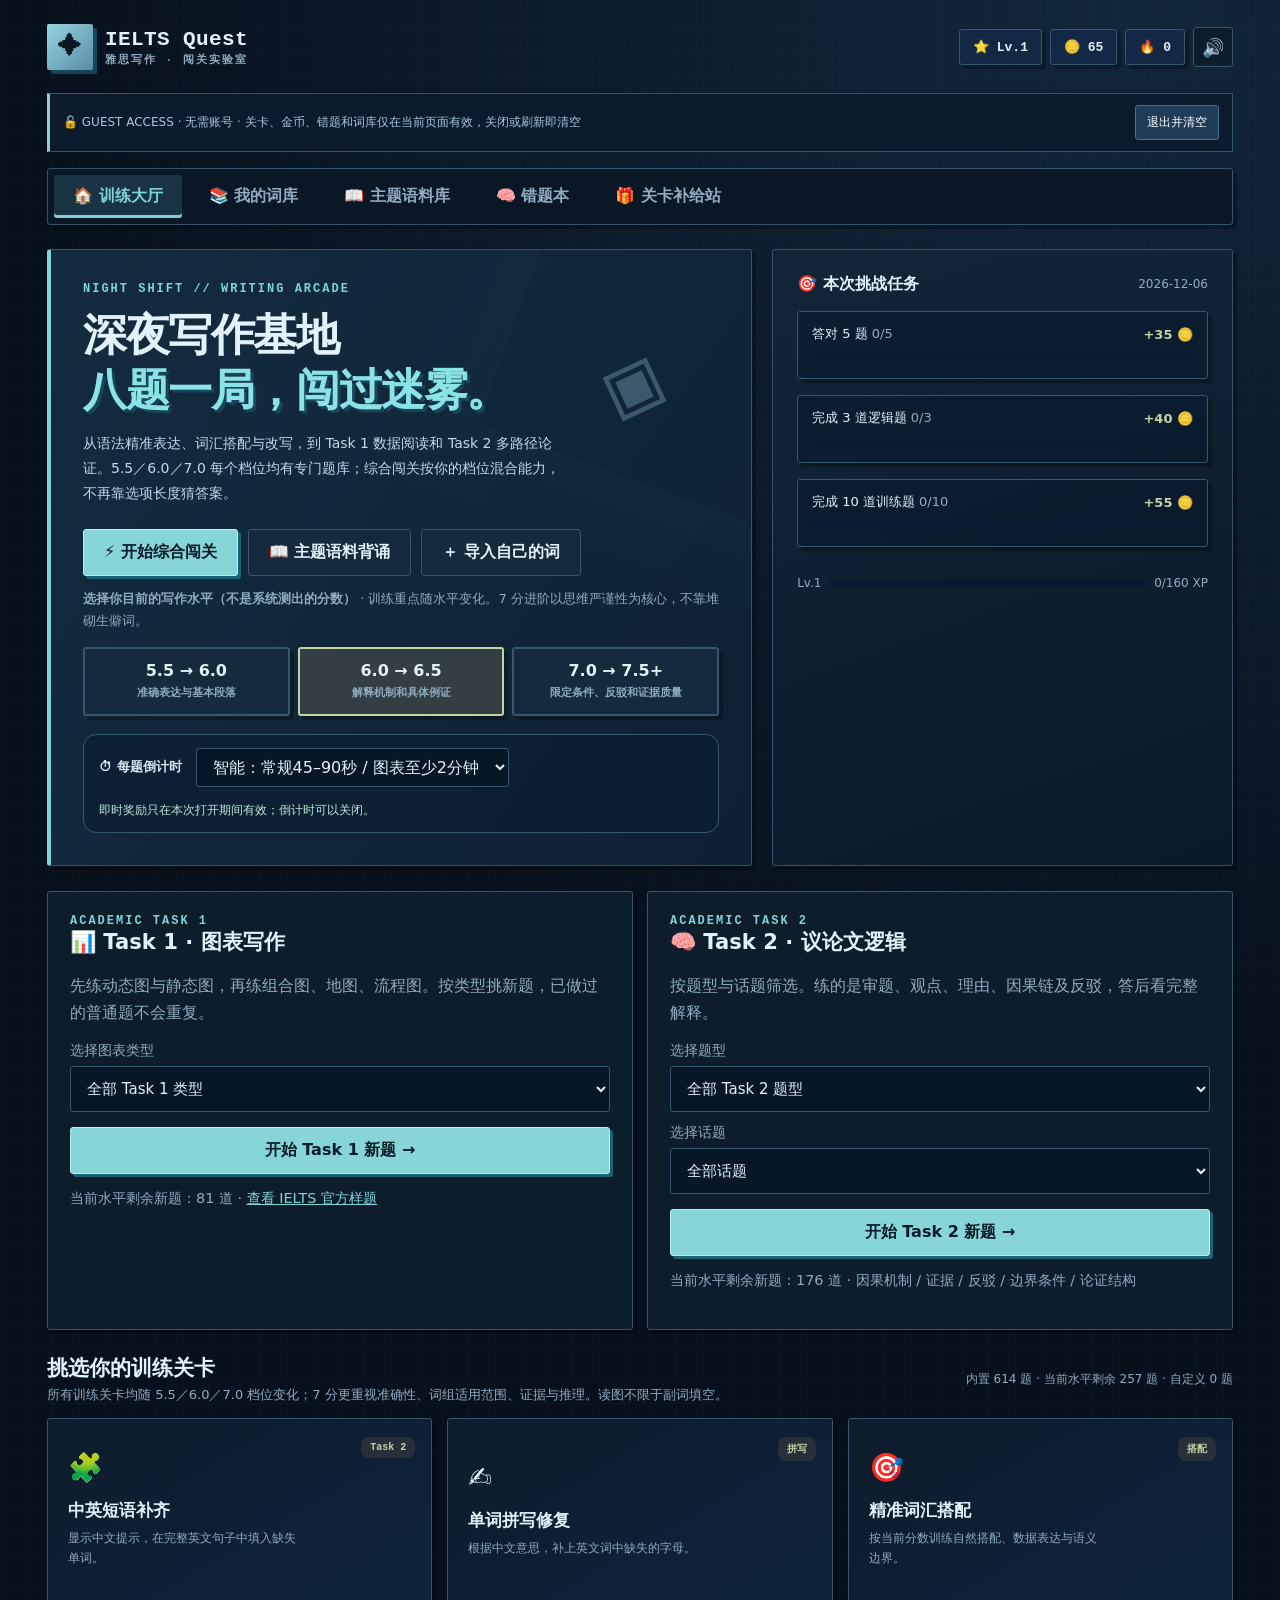
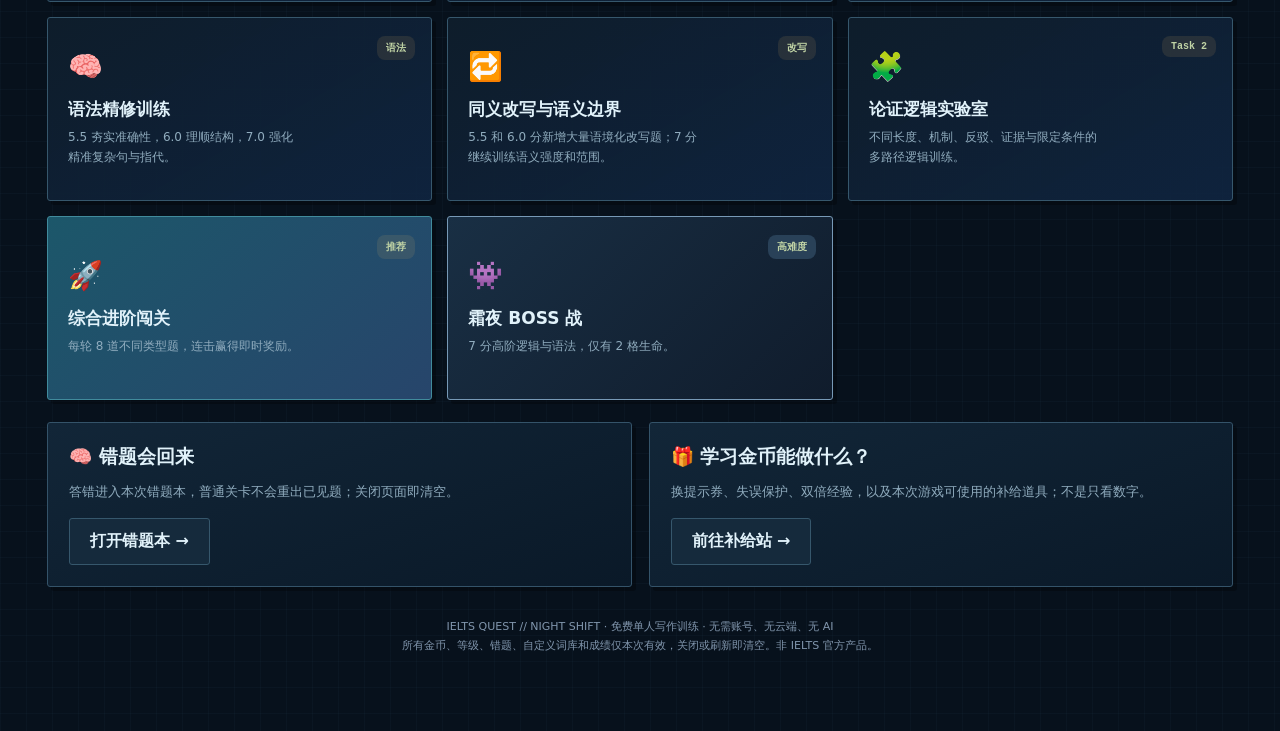
==== commit 78706be3: "Expand session-only IELTS arcade with 84 varied original Task 1, Task 2, grammar and paraphrase chal" ====
--- a/index.html
+++ b/index.html
@@ -197,7 +197,7 @@
   <div class="topright"><div class="statpill">⭐ <b id="headLevel">Lv.1</b></div><div class="statpill">🪙 <b id="headCoins">0</b></div><div class="statpill">🔥 <b id="headStreak">0</b></div><button class="iconbutton" id="soundBtn" title="音效开关" aria-label="切换音效">🔊</button></div>
 </header>
 <div class="accountline" id="accountLine"><span id="accountIdentity">🔓 GUEST ACCESS · 无需账号 · 关卡、金币、错题和词库仅在当前页面有效，关闭或刷新即清空</span><button id="resetRunBtn" type="button">退出并清空</button></div>
-<nav class="tabs" aria-label="主要页面"><button class="tab active" data-tab="home">🏠 训练大厅</button><button class="tab" data-tab="library">📚 我的词库</button><button class="tab" data-tab="corpus">📖 主题语料库</button><button class="tab" data-tab="review">🧠 错题本</button><button class="tab" data-tab="shop">🎁 奖励商店</button></nav>
+<nav class="tabs" aria-label="主要页面"><button class="tab active" data-tab="home">🏠 训练大厅</button><button class="tab" data-tab="library">📚 我的词库</button><button class="tab" data-tab="corpus">📖 主题语料库</button><button class="tab" data-tab="review">🧠 错题本</button><button class="tab" data-tab="shop">🎁 关卡补给站</button></nav>
 <main id="app"><section class="panel" style="padding:24px;margin:24px 0"><h2>IELTS Quest 雅思写作训练</h2><p>⚠️ 当前页面没有运行游戏脚本。如果你在 iPad 的“文件”预览中打开，请不要在预览里玩：它可能不支持 JavaScript。</p><p>请在 Safari 打开 <a style="color:#47e5bb" href="https://convika.com/tools/html-viewer/">HTML 文件运行器</a>，选择本 HTML 文件，并开启“Run scripts”，就可以运行游戏。</p><p>电脑用户可直接用 Chrome、Safari 或 Edge 打开本文件。</p></section></main>
 <footer>IELTS QUEST // NIGHT SHIFT · 免费单人写作训练 · 无需账号、无云端、无 AI<br>所有金币、等级、错题、自定义词库和成绩仅本次有效，关闭或刷新即清空。非 IELTS 官方产品。</footer>
 </div>
@@ -434,6 +434,9 @@
 
 const V9_SYNONYMS=[{"id":"v9-s-education-01","type":"syn","bandTier":"5.5","task":"task2","topic":"education","format":"opinion","zh":"🎓 教育｜保留原句含义的准确改写。","sceneEn":"In the following sentence, replace “improve” without changing the claim: Schools should improve reading skills through regular practice.","sceneZh":"原表达：改善。请选择在该句中保持主要意思和语气的替换。","prompt":"Which replacement preserves the original meaning in this sentence?","instructionZh":"哪一个英文选项在这个句子中保留原意和语气？","sentence":"Schools should improve reading skills through regular practice.","sentenceZh":"","options":["replace","measure","enhance"],"optionZh":["替代","测量","提高"],"answer":"enhance","why":"原表达 “improve”（改善）在这个语境中可换为 “enhance”（提高）。enhance 与 improve 在该语境相近；replace 是替代，measure 是测量。","wrong":"其他选项的意思分别是“替代”和“测量”，改变了原句的含义或范围。","optionReasons":["不选：替代，这会偏离原句所表达的“改善”。","不选：测量，这会偏离原句所表达的“改善”。","正确：enhance 与 improve 在该语境相近；replace 是替代，measure 是测量。"],"usage":"Schools should enhance reading skills through regular practice.｜原句与改写要放回完整语境核对。","analysisSteps":["先确定原表达的语义方向、范围和肯定程度。","将每个选项代回原句，核查词性、搭配与原义。","排除含义改变或结论过强的表达。"]},{"id":"v9-s-education-02","type":"syn","bandTier":"5.5","task":"task2","topic":"education","format":"opinion","zh":"🎓 教育｜保留原句含义的准确改写。","sceneEn":"In the following sentence, replace “reduce” without changing the claim: The reform may reduce the pressure on pupils.","sceneZh":"原表达：降低。请选择在该句中保持主要意思和语气的替换。","prompt":"Which replacement preserves the original meaning in this sentence?","instructionZh":"哪一个英文选项在这个句子中保留原意和语气？","sentence":"The reform may reduce the pressure on pupils.","sentenceZh":"","options":["record","lower","increase"],"optionZh":["记录","减少","增加"],"answer":"lower","why":"原表达 “reduce”（降低）在这个语境中可换为 “lower”（减少）。lower 表示降低，increase 方向相反。","wrong":"其他选项的意思分别是“增加”和“记录”，改变了原句的含义或范围。","optionReasons":["不选：记录，这会偏离原句所表达的“降低”。","正确：lower 表示降低，increase 方向相反。","不选：增加，这会偏离原句所表达的“降低”。"],"usage":"The reform may lower the pressure on pupils.｜原句与改写要放回完整语境核对。","analysisSteps":["先确定原表达的语义方向、范围和肯定程度。","将每个选项代回原句，核查词性、搭配与原义。","排除含义改变或结论过强的表达。"]},{"id":"v9-s-education-03","type":"syn","bandTier":"5.5","task":"task2","topic":"education","format":"opinion","zh":"🎓 教育｜保留原句含义的准确改写。","sceneEn":"In the following sentence, replace “help” without changing the claim: Reading groups can help struggling learners.","sceneZh":"原表达：帮助。请选择在该句中保持主要意思和语气的替换。","prompt":"Which replacement preserves the original meaning in this sentence?","instructionZh":"哪一个英文选项在这个句子中保留原意和语气？","sentence":"Reading groups can help struggling learners.","sentenceZh":"","options":["support","test","ignore"],"optionZh":["支持","测试","忽视"],"answer":"support","why":"原表达 “help”（帮助）在这个语境中可换为 “support”（支持）。support 在此与 help 意思相近，test 和 ignore 不表示帮助。","wrong":"其他选项的意思分别是“测试”和“忽视”，改变了原句的含义或范围。","optionReasons":["正确：support 在此与 help 意思相近，test 和 ignore 不表示帮助。","不选：测试，这会偏离原句所表达的“帮助”。","不选：忽视，这会偏离原句所表达的“帮助”。"],"usage":"Reading groups can support struggling learners.｜原句与改写要放回完整语境核对。","analysisSteps":["先确定原表达的语义方向、范围和肯定程度。","将每个选项代回原句，核查词性、搭配与原义。","排除含义改变或结论过强的表达。"]},{"id":"v9-s-education-04","type":"syn","bandTier":"5.5","task":"task2","topic":"education","format":"opinion","zh":"🎓 教育｜保留原句含义的准确改写。","sceneEn":"In the following sentence, replace “important” without changing the claim: Feedback plays an important role in learning.","sceneZh":"原表达：重要。请选择在该句中保持主要意思和语气的替换。","prompt":"Which replacement preserves the original meaning in this sentence?","instructionZh":"哪一个英文选项在这个句子中保留原意和语气？","sentence":"Feedback plays an important role in learning.","sentenceZh":"","options":["temporary","optional","significant"],"optionZh":["暂时的","可选的","重要的"],"answer":"significant","why":"原表达 “important”（重要）在这个语境中可换为 “significant”（重要的）。significant 修饰 role 自然，另外两项弱化原意。","wrong":"其他选项的意思分别是“暂时的”和“可选的”，改变了原句的含义或范围。","optionReasons":["不选：暂时的，这会偏离原句所表达的“重要”。","不选：可选的，这会偏离原句所表达的“重要”。","正确：significant 修饰 role 自然，另外两项弱化原意。"],"usage":"Feedback plays an significant role in learning.｜原句与改写要放回完整语境核对。","analysisSteps":["先确定原表达的语义方向、范围和肯定程度。","将每个选项代回原句，核查词性、搭配与原义。","排除含义改变或结论过强的表达。"]},{"id":"v9-s-education-05","type":"syn","bandTier":"5.5","task":"task2","topic":"education","format":"opinion","zh":"🎓 教育｜保留原句含义的准确改写。","sceneEn":"In the following sentence, replace “need” without changing the claim: Students need regular feedback on essays.","sceneZh":"原表达：需要。请选择在该句中保持主要意思和语气的替换。","prompt":"Which replacement preserves the original meaning in this sentence?","instructionZh":"哪一个英文选项在这个句子中保留原意和语气？","sentence":"Students need regular feedback on essays.","sentenceZh":"","options":["replace","require","avoid"],"optionZh":["替代","需要","避免"],"answer":"require","why":"原表达 “need”（需要）在这个语境中可换为 “require”（需要）。require 维持需要的含义，avoid/replace 改变动作方向。","wrong":"其他选项的意思分别是“避免”和“替代”，改变了原句的含义或范围。","optionReasons":["不选：替代，这会偏离原句所表达的“需要”。","正确：require 维持需要的含义，avoid/replace 改变动作方向。","不选：避免，这会偏离原句所表达的“需要”。"],"usage":"Students require regular feedback on essays.｜原句与改写要放回完整语境核对。","analysisSteps":["先确定原表达的语义方向、范围和肯定程度。","将每个选项代回原句，核查词性、搭配与原义。","排除含义改变或结论过强的表达。"]},{"id":"v9-s-education-06","type":"syn","bandTier":"5.5","task":"task2","topic":"education","format":"opinion","zh":"🎓 教育｜保留原句含义的准确改写。","sceneEn":"In the following sentence, replace “benefit from” without changing the claim: Young learners benefit from clear instructions.","sceneZh":"原表达：从……受益。请选择在该句中保持主要意思和语气的替换。","prompt":"Which replacement preserves the original meaning in this sentence?","instructionZh":"哪一个英文选项在这个句子中保留原意和语气？","sentence":"Young learners benefit from clear instructions.","sentenceZh":"","options":["gain from","suffer from","depend on"],"optionZh":["从……获得好处","遭受……负面影响","依赖"],"answer":"gain from","why":"原表达 “benefit from”（从……受益）在这个语境中可换为 “gain from”（从……获得好处）。gain from 与 benefit from 保持收益关系。","wrong":"其他选项的意思分别是“遭受……负面影响”和“依赖”，改变了原句的含义或范围。","optionReasons":["正确：gain from 与 benefit from 保持收益关系。","不选：遭受……负面影响，这会偏离原句所表达的“从……受益”。","不选：依赖，这会偏离原句所表达的“从……受益”。"],"usage":"Young learners gain from clear instructions.｜原句与改写要放回完整语境核对。","analysisSteps":["先确定原表达的语义方向、范围和肯定程度。","将每个选项代回原句，核查词性、搭配与原义。","排除含义改变或结论过强的表达。"]},{"id":"v9-s-education-07","type":"syn","bandTier":"6.0","task":"task2","topic":"education","format":"opinion","zh":"🎓 教育｜保留原句含义的准确改写。","sceneEn":"In the following sentence, replace “may improve” without changing the claim: Individual feedback may improve writing accuracy.","sceneZh":"原表达：可能改善。请选择在该句中保持主要意思和语气的替换。","prompt":"Which replacement preserves the original meaning in this sentence?","instructionZh":"哪一个英文选项在这个句子中保留原意和语气？","sentence":"Individual feedback may improve writing accuracy.","sentenceZh":"","options":["must transform","will prevent","could enhance"],"optionZh":["必须彻底改变","将阻止","可能提升"],"answer":"could enhance","why":"原表达 “may improve”（可能改善）在这个语境中可换为 “could enhance”（可能提升）。could 保持不确定性；must 和 will 强度更高、含义不同。","wrong":"其他选项的意思分别是“必须彻底改变”和“将阻止”，改变了原句的含义或范围。","optionReasons":["不选：必须彻底改变，这会偏离原句所表达的“可能改善”。","不选：将阻止，这会偏离原句所表达的“可能改善”。","正确：could 保持不确定性；must 和 will 强度更高、含义不同。"],"usage":"Individual feedback could enhance writing accuracy.｜原句与改写要放回完整语境核对。","analysisSteps":["先确定原表达的语义方向、范围和肯定程度。","将每个选项代回原句，核查词性、搭配与原义。","排除含义改变或结论过强的表达。"]},{"id":"v9-s-education-08","type":"syn","bandTier":"6.0","task":"task2","topic":"education","format":"opinion","zh":"🎓 教育｜保留原句含义的准确改写。","sceneEn":"In the following sentence, replace “not available to all” without changing the claim: Private tutoring is not available to all families.","sceneZh":"原表达：不是所有人都能获得。请选择在该句中保持主要意思和语气的替换。","prompt":"Which replacement preserves the original meaning in this sentence?","instructionZh":"哪一个英文选项在这个句子中保留原意和语气？","sentence":"Private tutoring is not available to all families.","sentenceZh":"","options":["irrelevant to most","inaccessible to some","effective for everyone"],"optionZh":["对多数人无关","部分人无法获得","对所有人有效"],"answer":"inaccessible to some","why":"原表达 “not available to all”（不是所有人都能获得）在这个语境中可换为 “inaccessible to some”（部分人无法获得）。inaccessible to some 保留可及性不平等，其他两项讨论的不是这个事实。","wrong":"其他选项的意思分别是“对所有人有效”和“对多数人无关”，改变了原句的含义或范围。","optionReasons":["不选：对多数人无关，这会偏离原句所表达的“不是所有人都能获得”。","正确：inaccessible to some 保留可及性不平等，其他两项讨论的不是这个事实。","不选：对所有人有效，这会偏离原句所表达的“不是所有人都能获得”。"],"usage":"Private tutoring is inaccessible to some families.｜原句与改写要放回完整语境核对。","analysisSteps":["先确定原表达的语义方向、范围和肯定程度。","将每个选项代回原句，核查词性、搭配与原义。","排除含义改变或结论过强的表达。"]},{"id":"v9-s-education-09","type":"syn","bandTier":"6.0","task":"task2","topic":"education","format":"opinion","zh":"🎓 教育｜保留原句含义的准确改写。","sceneEn":"In the following sentence, replace “can contribute to” without changing the claim: Home support can contribute to academic progress.","sceneZh":"原表达：可能促成。请选择在该句中保持主要意思和语气的替换。","prompt":"Which replacement preserves the original meaning in this sentence?","instructionZh":"哪一个英文选项在这个句子中保留原意和语气？","sentence":"Home support can contribute to academic progress.","sentenceZh":"","options":["may play a part in","will fully determine","cannot influence"],"optionZh":["可能起一定作用","将完全决定","不可能影响"],"answer":"may play a part in","why":"原表达 “can contribute to”（可能促成）在这个语境中可换为 “may play a part in”（可能起一定作用）。may play a part in 保持部分影响，will fully determine 夸大因果。","wrong":"其他选项的意思分别是“将完全决定”和“不可能影响”，改变了原句的含义或范围。","optionReasons":["正确：may play a part in 保持部分影响，will fully determine 夸大因果。","不选：将完全决定，这会偏离原句所表达的“可能促成”。","不选：不可能影响，这会偏离原句所表达的“可能促成”。"],"usage":"Home support may play a part in academic progress.｜原句与改写要放回完整语境核对。","analysisSteps":["先确定原表达的语义方向、范围和肯定程度。","将每个选项代回原句，核查词性、搭配与原义。","排除含义改变或结论过强的表达。"]},{"id":"v9-s-education-10","type":"syn","bandTier":"6.0","task":"task2","topic":"education","format":"opinion","zh":"🎓 教育｜保留原句含义的准确改写。","sceneEn":"In the following sentence, replace “provide more opportunities” without changing the claim: Online courses may provide more opportunities for rural students.","sceneZh":"原表达：提供更多机会。请选择在该句中保持主要意思和语气的替换。","prompt":"Which replacement preserves the original meaning in this sentence?","instructionZh":"哪一个英文选项在这个句子中保留原意和语气？","sentence":"Online courses may provide more opportunities for rural students.","sentenceZh":"","options":["guarantee success","reduce demand","widen access"],"optionZh":["保证成功","减少需求","扩大可及性"],"answer":"widen access","why":"原表达 “provide more opportunities”（提供更多机会）在这个语境中可换为 “widen access”（扩大可及性）。widen access 聚焦机会扩大，guarantee success 误把机会等同成功。","wrong":"其他选项的意思分别是“保证成功”和“减少需求”，改变了原句的含义或范围。","optionReasons":["不选：保证成功，这会偏离原句所表达的“提供更多机会”。","不选：减少需求，这会偏离原句所表达的“提供更多机会”。","正确：widen access 聚焦机会扩大，guarantee success 误把机会等同成功。"],"usage":"Online courses may widen access for rural students.｜原句与改写要放回完整语境核对。","analysisSteps":["先确定原表达的语义方向、范围和肯定程度。","将每个选项代回原句，核查词性、搭配与原义。","排除含义改变或结论过强的表达。"]},{"id":"v9-s-society-01","type":"syn","bandTier":"5.5","task":"task2","topic":"society","format":"opinion","zh":"🏙️ 社会｜保留原句含义的准确改写。","sceneEn":"In the following sentence, replace “large” without changing the claim: A large gap remains between income groups.","sceneZh":"原表达：大的。请选择在该句中保持主要意思和语气的替换。","prompt":"Which replacement preserves the original meaning in this sentence?","instructionZh":"哪一个英文选项在这个句子中保留原意和语气？","sentence":"A large gap remains between income groups.","sentenceZh":"","options":["unequal","temporary","substantial"],"optionZh":["不均等的","短暂的","较大的"],"answer":"substantial","why":"原表达 “large”（大的）在这个语境中可换为 “substantial”（较大的）。substantial 表示差距较大；unequal 不是描述差距量级。","wrong":"其他选项的意思分别是“不均等的”和“短暂的”，改变了原句的含义或范围。","optionReasons":["不选：不均等的，这会偏离原句所表达的“大的”。","不选：短暂的，这会偏离原句所表达的“大的”。","正确：substantial 表示差距较大；unequal 不是描述差距量级。"],"usage":"A substantial gap remains between income groups.｜原句与改写要放回完整语境核对。","analysisSteps":["先确定原表达的语义方向、范围和肯定程度。","将每个选项代回原句，核查词性、搭配与原义。","排除含义改变或结论过强的表达。"]},{"id":"v9-s-society-02","type":"syn","bandTier":"5.5","task":"task2","topic":"society","format":"opinion","zh":"🏙️ 社会｜保留原句含义的准确改写。","sceneEn":"In the following sentence, replace “poor” without changing the claim: Poor households may spend more of their income on rent.","sceneZh":"原表达：贫困的。请选择在该句中保持主要意思和语气的替换。","prompt":"Which replacement preserves the original meaning in this sentence?","instructionZh":"哪一个英文选项在这个句子中保留原意和语气？","sentence":"Poor households may spend more of their income on rent.","sentenceZh":"","options":["urban","low-income","wealthy"],"optionZh":["城市的","低收入的","富裕的"],"answer":"low-income","why":"原表达 “poor”（贫困的）在这个语境中可换为 “low-income”（低收入的）。low-income 接近收入较低，wealthy 相反。","wrong":"其他选项的意思分别是“富裕的”和“城市的”，改变了原句的含义或范围。","optionReasons":["不选：城市的，这会偏离原句所表达的“贫困的”。","正确：low-income 接近收入较低，wealthy 相反。","不选：富裕的，这会偏离原句所表达的“贫困的”。"],"usage":"Low-income households may spend more of their income on rent.｜原句与改写要放回完整语境核对。","analysisSteps":["先确定原表达的语义方向、范围和肯定程度。","将每个选项代回原句，核查词性、搭配与原义。","排除含义改变或结论过强的表达。"]},{"id":"v9-s-society-03","type":"syn","bandTier":"5.5","task":"task2","topic":"society","format":"opinion","zh":"🏙️ 社会｜保留原句含义的准确改写。","sceneEn":"In the following sentence, replace “reduce” without changing the claim: Better housing supply may reduce overcrowding.","sceneZh":"原表达：减少。请选择在该句中保持主要意思和语气的替换。","prompt":"Which replacement preserves the original meaning in this sentence?","instructionZh":"哪一个英文选项在这个句子中保留原意和语气？","sentence":"Better housing supply may reduce overcrowding.","sentenceZh":"","options":["decrease","widen","ignore"],"optionZh":["减少","扩大","忽视"],"answer":"decrease","why":"原表达 “reduce”（减少）在这个语境中可换为 “decrease”（减少）。decrease 保留下降方向。","wrong":"其他选项的意思分别是“扩大”和“忽视”，改变了原句的含义或范围。","optionReasons":["正确：decrease 保留下降方向。","不选：扩大，这会偏离原句所表达的“减少”。","不选：忽视，这会偏离原句所表达的“减少”。"],"usage":"Better housing supply may decrease overcrowding.｜原句与改写要放回完整语境核对。","analysisSteps":["先确定原表达的语义方向、范围和肯定程度。","将每个选项代回原句，核查词性、搭配与原义。","排除含义改变或结论过强的表达。"]},{"id":"v9-s-society-04","type":"syn","bandTier":"5.5","task":"task2","topic":"society","format":"opinion","zh":"🏙️ 社会｜保留原句含义的准确改写。","sceneEn":"In the following sentence, replace “common” without changing the claim: This problem is common in large cities.","sceneZh":"原表达：普遍的。请选择在该句中保持主要意思和语气的替换。","prompt":"Which replacement preserves the original meaning in this sentence?","instructionZh":"哪一个英文选项在这个句子中保留原意和语气？","sentence":"This problem is common in large cities.","sentenceZh":"","options":["rare","expensive","widespread"],"optionZh":["罕见的","昂贵的","广泛存在的"],"answer":"widespread","why":"原表达 “common”（普遍的）在这个语境中可换为 “widespread”（广泛存在的）。widespread 表示广泛存在，rare 意思相反。","wrong":"其他选项的意思分别是“罕见的”和“昂贵的”，改变了原句的含义或范围。","optionReasons":["不选：罕见的，这会偏离原句所表达的“普遍的”。","不选：昂贵的，这会偏离原句所表达的“普遍的”。","正确：widespread 表示广泛存在，rare 意思相反。"],"usage":"This problem is widespread in large cities.｜原句与改写要放回完整语境核对。","analysisSteps":["先确定原表达的语义方向、范围和肯定程度。","将每个选项代回原句，核查词性、搭配与原义。","排除含义改变或结论过强的表达。"]},{"id":"v9-s-society-05","type":"syn","bandTier":"5.5","task":"task2","topic":"society","format":"opinion","zh":"🏙️ 社会｜保留原句含义的准确改写。","sceneEn":"In the following sentence, replace “people living nearby” without changing the claim: People living nearby should be consulted about the plan.","sceneZh":"原表达：附近居民。请选择在该句中保持主要意思和语气的替换。","prompt":"Which replacement preserves the original meaning in this sentence?","instructionZh":"哪一个英文选项在这个句子中保留原意和语气？","sentence":"People living nearby should be consulted about the plan.","sentenceZh":"","options":["former workers","local residents","international tourists"],"optionZh":["前雇员","当地居民","外国游客"],"answer":"local residents","why":"原表达 “people living nearby”（附近居民）在这个语境中可换为 “local residents”（当地居民）。local residents 与附近居民接近，其他两项替换人群。","wrong":"其他选项的意思分别是“外国游客”和“前雇员”，改变了原句的含义或范围。","optionReasons":["不选：前雇员，这会偏离原句所表达的“附近居民”。","正确：local residents 与附近居民接近，其他两项替换人群。","不选：外国游客，这会偏离原句所表达的“附近居民”。"],"usage":"Local residents should be consulted about the plan.｜原句与改写要放回完整语境核对。","analysisSteps":["先确定原表达的语义方向、范围和肯定程度。","将每个选项代回原句，核查词性、搭配与原义。","排除含义改变或结论过强的表达。"]},{"id":"v9-s-society-06","type":"syn","bandTier":"5.5","task":"task2","topic":"society","format":"opinion","zh":"🏙️ 社会｜保留原句含义的准确改写。","sceneEn":"In the following sentence, replace “a better quality of life” without changing the claim: The project aims to offer a better quality of life.","sceneZh":"原表达：更好的生活质量。请选择在该句中保持主要意思和语气的替换。","prompt":"Which replacement preserves the original meaning in this sentence?","instructionZh":"哪一个英文选项在这个句子中保留原意和语气？","sentence":"The project aims to offer a better quality of life.","sentenceZh":"","options":["improved living conditions","higher tax payments","greater urban density"],"optionZh":["改善的生活条件","更高税款","更大城市密度"],"answer":"improved living conditions","why":"原表达 “a better quality of life”（更好的生活质量）在这个语境中可换为 “improved living conditions”（改善的生活条件）。improved living conditions 聚焦生活状态，其余不等于生活质量。","wrong":"其他选项的意思分别是“更高税款”和“更大城市密度”，改变了原句的含义或范围。","optionReasons":["正确：improved living conditions 聚焦生活状态，其余不等于生活质量。","不选：更高税款，这会偏离原句所表达的“更好的生活质量”。","不选：更大城市密度，这会偏离原句所表达的“更好的生活质量”。"],"usage":"The project aims to offer improved living conditions.｜原句与改写要放回完整语境核对。","analysisSteps":["先确定原表达的语义方向、范围和肯定程度。","将每个选项代回原句，核查词性、搭配与原义。","排除含义改变或结论过强的表达。"]},{"id":"v9-s-society-07","type":"syn","bandTier":"6.0","task":"task2","topic":"society","format":"opinion","zh":"🏙️ 社会｜保留原句含义的准确改写。","sceneEn":"In the following sentence, replace “may widen inequality” without changing the claim: Uneven investment may widen inequality between districts.","sceneZh":"原表达：可能扩大不平等。请选择在该句中保持主要意思和语气的替换。","prompt":"Which replacement preserves the original meaning in this sentence?","instructionZh":"哪一个英文选项在这个句子中保留原意和语气？","sentence":"Uneven investment may widen inequality between districts.","sentenceZh":"","options":["will remove inequality","must prevent migration","could increase disparities"],"optionZh":["将消除不平等","必须阻止迁移","可能加剧差距"],"answer":"could increase disparities","why":"原表达 “may widen inequality”（可能扩大不平等）在这个语境中可换为 “could increase disparities”（可能加剧差距）。could increase disparities 保留可能性和方向。","wrong":"其他选项的意思分别是“将消除不平等”和“必须阻止迁移”，改变了原句的含义或范围。","optionReasons":["不选：将消除不平等，这会偏离原句所表达的“可能扩大不平等”。","不选：必须阻止迁移，这会偏离原句所表达的“可能扩大不平等”。","正确：could increase disparities 保留可能性和方向。"],"usage":"Uneven investment could increase disparities between districts.｜原句与改写要放回完整语境核对。","analysisSteps":["先确定原表达的语义方向、范围和肯定程度。","将每个选项代回原句，核查词性、搭配与原义。","排除含义改变或结论过强的表达。"]},{"id":"v9-s-society-08","type":"syn","bandTier":"6.0","task":"task2","topic":"society","format":"opinion","zh":"🏙️ 社会｜保留原句含义的准确改写。","sceneEn":"In the following sentence, replace “can ease pressure” without changing the claim: Extra clinics can ease pressure on hospitals.","sceneZh":"原表达：能缓解压力。请选择在该句中保持主要意思和语气的替换。","prompt":"Which replacement preserves the original meaning in this sentence?","instructionZh":"哪一个英文选项在这个句子中保留原意和语气？","sentence":"Extra clinics can ease pressure on hospitals.","sentenceZh":"","options":["cannot affect usage","may relieve strain","will erase all demand"],"optionZh":["无法影响使用","可能减轻负担","将彻底消除需求"],"answer":"may relieve strain","why":"原表达 “can ease pressure”（能缓解压力）在这个语境中可换为 “may relieve strain”（可能减轻负担）。relieve strain 保留缓解而非消灭的意思。","wrong":"其他选项的意思分别是“将彻底消除需求”和“无法影响使用”，改变了原句的含义或范围。","optionReasons":["不选：无法影响使用，这会偏离原句所表达的“能缓解压力”。","正确：relieve strain 保留缓解而非消灭的意思。","不选：将彻底消除需求，这会偏离原句所表达的“能缓解压力”。"],"usage":"Extra clinics may relieve strain on hospitals.｜原句与改写要放回完整语境核对。","analysisSteps":["先确定原表达的语义方向、范围和肯定程度。","将每个选项代回原句，核查词性、搭配与原义。","排除含义改变或结论过强的表达。"]},{"id":"v9-s-society-09","type":"syn","bandTier":"6.0","task":"task2","topic":"society","format":"opinion","zh":"🏙️ 社会｜保留原句含义的准确改写。","sceneEn":"In the following sentence, replace “not equally distributed” without changing the claim: The benefits are not equally distributed across groups.","sceneZh":"原表达：分配不均。请选择在该句中保持主要意思和语气的替换。","prompt":"Which replacement preserves the original meaning in this sentence?","instructionZh":"哪一个英文选项在这个句子中保留原意和语气？","sentence":"The benefits are not equally distributed across groups.","sentenceZh":"","options":["unevenly shared","completely absent","uniformly available"],"optionZh":["分布不均","完全不存在","人人均可得到"],"answer":"unevenly shared","why":"原表达 “not equally distributed”（分配不均）在这个语境中可换为 “unevenly shared”（分布不均）。unevenly shared 保留分配不均的关系。","wrong":"其他选项的意思分别是“完全不存在”和“人人均可得到”，改变了原句的含义或范围。","optionReasons":["正确：unevenly shared 保留分配不均的关系。","不选：完全不存在，这会偏离原句所表达的“分配不均”。","不选：人人均可得到，这会偏离原句所表达的“分配不均”。"],"usage":"The benefits are unevenly shared across groups.｜原句与改写要放回完整语境核对。","analysisSteps":["先确定原表达的语义方向、范围和肯定程度。","将每个选项代回原句，核查词性、搭配与原义。","排除含义改变或结论过强的表达。"]},{"id":"v9-s-society-10","type":"syn","bandTier":"6.0","task":"task2","topic":"society","format":"opinion","zh":"🏙️ 社会｜保留原句含义的准确改写。","sceneEn":"In the following sentence, replace “may reflect wider changes” without changing the claim: Higher rents may reflect wider changes in local demand.","sceneZh":"原表达：可能反映更广泛变化。请选择在该句中保持主要意思和语气的替换。","prompt":"Which replacement preserves the original meaning in this sentence?","instructionZh":"哪一个英文选项在这个句子中保留原意和语气？","sentence":"Higher rents may reflect wider changes in local demand.","sentenceZh":"","options":["must prove a single cause","cannot be compared","could indicate broader shifts"],"optionZh":["必定证明单一原因","无法比较","可能表明更大变化"],"answer":"could indicate broader shifts","why":"原表达 “may reflect wider changes”（可能反映更广泛变化）在这个语境中可换为 “could indicate broader shifts”（可能表明更大变化）。could indicate broader shifts 保留可能性，must prove 夸大证据。","wrong":"其他选项的意思分别是“必定证明单一原因”和“无法比较”，改变了原句的含义或范围。","optionReasons":["不选：必定证明单一原因，这会偏离原句所表达的“可能反映更广泛变化”。","不选：无法比较，这会偏离原句所表达的“可能反映更广泛变化”。","正确：could indicate broader shifts 保留可能性，must prove 夸大证据。"],"usage":"Higher rents could indicate broader shifts in local demand.｜原句与改写要放回完整语境核对。","analysisSteps":["先确定原表达的语义方向、范围和肯定程度。","将每个选项代回原句，核查词性、搭配与原义。","排除含义改变或结论过强的表达。"]},{"id":"v9-s-technology-01","type":"syn","bandTier":"5.5","task":"task2","topic":"technology","format":"opinion","zh":"💻 科技｜保留原句含义的准确改写。","sceneEn":"In the following sentence, replace “fast” without changing the claim: Fast technological change affects many jobs.","sceneZh":"原表达：快速的。请选择在该句中保持主要意思和语气的替换。","prompt":"Which replacement preserves the original meaning in this sentence?","instructionZh":"哪一个英文选项在这个句子中保留原意和语气？","sentence":"Fast technological change affects many jobs.","sentenceZh":"","options":["unreliable","costly","rapid"],"optionZh":["不可靠的","昂贵的","迅速的"],"answer":"rapid","why":"原表达 “fast”（快速的）在这个语境中可换为 “rapid”（迅速的）。rapid 接近快，其他项谈质量或成本。","wrong":"其他选项的意思分别是“不可靠的”和“昂贵的”，改变了原句的含义或范围。","optionReasons":["不选：不可靠的，这会偏离原句所表达的“快速的”。","不选：昂贵的，这会偏离原句所表达的“快速的”。","正确：rapid 接近快，其他项谈质量或成本。"],"usage":"Rapid technological change affects many jobs.｜原句与改写要放回完整语境核对。","analysisSteps":["先确定原表达的语义方向、范围和肯定程度。","将每个选项代回原句，核查词性、搭配与原义。","排除含义改变或结论过强的表达。"]},{"id":"v9-s-technology-02","type":"syn","bandTier":"5.5","task":"task2","topic":"technology","format":"opinion","zh":"💻 科技｜保留原句含义的准确改写。","sceneEn":"In the following sentence, replace “use” without changing the claim: Schools use digital tools in class.","sceneZh":"原表达：使用。请选择在该句中保持主要意思和语气的替换。","prompt":"Which replacement preserves the original meaning in this sentence?","instructionZh":"哪一个英文选项在这个句子中保留原意和语气？","sentence":"Schools use digital tools in class.","sentenceZh":"","options":["restrict","employ","reject"],"optionZh":["限制","使用","拒绝"],"answer":"employ","why":"原表达 “use”（使用）在这个语境中可换为 “employ”（使用）。employ 在此意为使用，reject/restrict 不同。","wrong":"其他选项的意思分别是“拒绝”和“限制”，改变了原句的含义或范围。","optionReasons":["不选：限制，这会偏离原句所表达的“使用”。","正确：employ 在此意为使用，reject/restrict 不同。","不选：拒绝，这会偏离原句所表达的“使用”。"],"usage":"Schools employ digital tools in class.｜原句与改写要放回完整语境核对。","analysisSteps":["先确定原表达的语义方向、范围和肯定程度。","将每个选项代回原句，核查词性、搭配与原义。","排除含义改变或结论过强的表达。"]},{"id":"v9-s-technology-03","type":"syn","bandTier":"5.5","task":"task2","topic":"technology","format":"opinion","zh":"💻 科技｜保留原句含义的准确改写。","sceneEn":"In the following sentence, replace “create” without changing the claim: New services can create jobs.","sceneZh":"原表达：创造。请选择在该句中保持主要意思和语气的替换。","prompt":"Which replacement preserves the original meaning in this sentence?","instructionZh":"哪一个英文选项在这个句子中保留原意和语气？","sentence":"New services can create jobs.","sentenceZh":"","options":["generate","reduce","record"],"optionZh":["产生","减少","记录"],"answer":"generate","why":"原表达 “create”（创造）在这个语境中可换为 “generate”（产生）。generate 在此与 create 接近。","wrong":"其他选项的意思分别是“减少”和“记录”，改变了原句的含义或范围。","optionReasons":["正确：generate 在此与 create 接近。","不选：减少，这会偏离原句所表达的“创造”。","不选：记录，这会偏离原句所表达的“创造”。"],"usage":"New services can generate jobs.｜原句与改写要放回完整语境核对。","analysisSteps":["先确定原表达的语义方向、范围和肯定程度。","将每个选项代回原句，核查词性、搭配与原义。","排除含义改变或结论过强的表达。"]},{"id":"v9-s-technology-04","type":"syn","bandTier":"5.5","task":"task2","topic":"technology","format":"opinion","zh":"💻 科技｜保留原句含义的准确改写。","sceneEn":"In the following sentence, replace “risks” without changing the claim: New systems bring risks to data privacy.","sceneZh":"原表达：风险。请选择在该句中保持主要意思和语气的替换。","prompt":"Which replacement preserves the original meaning in this sentence?","instructionZh":"哪一个英文选项在这个句子中保留原意和语气？","sentence":"New systems bring risks to data privacy.","sentenceZh":"","options":["benefits","costs","dangers"],"optionZh":["好处","成本","危险"],"answer":"dangers","why":"原表达 “risks”（风险）在这个语境中可换为 “dangers”（危险）。dangers 是风险/危险，benefits 方向不同。","wrong":"其他选项的意思分别是“好处”和“成本”，改变了原句的含义或范围。","optionReasons":["不选：好处，这会偏离原句所表达的“风险”。","不选：成本，这会偏离原句所表达的“风险”。","正确：dangers 是风险/危险，benefits 方向不同。"],"usage":"New systems bring dangers to data privacy.｜原句与改写要放回完整语境核对。","analysisSteps":["先确定原表达的语义方向、范围和肯定程度。","将每个选项代回原句，核查词性、搭配与原义。","排除含义改变或结论过强的表达。"]},{"id":"v9-s-technology-05","type":"syn","bandTier":"5.5","task":"task2","topic":"technology","format":"opinion","zh":"💻 科技｜保留原句含义的准确改写。","sceneEn":"In the following sentence, replace “protect” without changing the claim: Companies must protect user data.","sceneZh":"原表达：保护。请选择在该句中保持主要意思和语气的替换。","prompt":"Which replacement preserves the original meaning in this sentence?","instructionZh":"哪一个英文选项在这个句子中保留原意和语气？","sentence":"Companies must protect user data.","sentenceZh":"","options":["collect","safeguard","expose"],"optionZh":["收集","保护","暴露"],"answer":"safeguard","why":"原表达 “protect”（保护）在这个语境中可换为 “safeguard”（保护）。safeguard 与 protect 含义接近。","wrong":"其他选项的意思分别是“暴露”和“收集”，改变了原句的含义或范围。","optionReasons":["不选：收集，这会偏离原句所表达的“保护”。","正确：safeguard 与 protect 含义接近。","不选：暴露，这会偏离原句所表达的“保护”。"],"usage":"Companies must safeguard user data.｜原句与改写要放回完整语境核对。","analysisSteps":["先确定原表达的语义方向、范围和肯定程度。","将每个选项代回原句，核查词性、搭配与原义。","排除含义改变或结论过强的表达。"]},{"id":"v9-s-technology-06","type":"syn","bandTier":"5.5","task":"task2","topic":"technology","format":"opinion","zh":"💻 科技｜保留原句含义的准确改写。","sceneEn":"In the following sentence, replace “change” without changing the claim: Automation may change working practices.","sceneZh":"原表达：改变。请选择在该句中保持主要意思和语气的替换。","prompt":"Which replacement preserves the original meaning in this sentence?","instructionZh":"哪一个英文选项在这个句子中保留原意和语气？","sentence":"Automation may change working practices.","sentenceZh":"","options":["transform","maintain","delay"],"optionZh":["改变","保持","延迟"],"answer":"transform","why":"原表达 “change”（改变）在这个语境中可换为 “transform”（改变）。transform 比 change 更强，在此用于显著变化；maintain 和 delay 不表示改变。","wrong":"其他选项的意思分别是“保持”和“延迟”，改变了原句的含义或范围。","optionReasons":["正确：transform 比 change 更强，在此用于显著变化；maintain 和 delay 不表示改变。","不选：保持，这会偏离原句所表达的“改变”。","不选：延迟，这会偏离原句所表达的“改变”。"],"usage":"Automation may transform working practices.｜原句与改写要放回完整语境核对。","analysisSteps":["先确定原表达的语义方向、范围和肯定程度。","将每个选项代回原句，核查词性、搭配与原义。","排除含义改变或结论过强的表达。"]},{"id":"v9-s-technology-07","type":"syn","bandTier":"6.0","task":"task2","topic":"technology","format":"opinion","zh":"💻 科技｜保留原句含义的准确改写。","sceneEn":"In the following sentence, replace “may reduce mistakes” without changing the claim: Automated checks may reduce mistakes in routine work.","sceneZh":"原表达：可能减少错误。请选择在该句中保持主要意思和语气的替换。","prompt":"Which replacement preserves the original meaning in this sentence?","instructionZh":"哪一个英文选项在这个句子中保留原意和语气？","sentence":"Automated checks may reduce mistakes in routine work.","sentenceZh":"","options":["will eliminate all errors","might increase mistakes","could lower error rates"],"optionZh":["将清除一切错误","可能增加错误","可能降低错误率"],"answer":"could lower error rates","why":"原表达 “may reduce mistakes”（可能减少错误）在这个语境中可换为 “could lower error rates”（可能降低错误率）。could lower error rates 保留方向与可能性，不保证零错误。","wrong":"其他选项的意思分别是“将清除一切错误”和“可能增加错误”，改变了原句的含义或范围。","optionReasons":["不选：将清除一切错误，这会偏离原句所表达的“可能减少错误”。","不选：可能增加错误，这会偏离原句所表达的“可能减少错误”。","正确：could lower error rates 保留方向与可能性，不保证零错误。"],"usage":"Automated checks could lower error rates in routine work.｜原句与改写要放回完整语境核对。","analysisSteps":["先确定原表达的语义方向、范围和肯定程度。","将每个选项代回原句，核查词性、搭配与原义。","排除含义改变或结论过强的表达。"]},{"id":"v9-s-technology-08","type":"syn","bandTier":"6.0","task":"task2","topic":"technology","format":"opinion","zh":"💻 科技｜保留原句含义的准确改写。","sceneEn":"In the following sentence, replace “unequal internet access” without changing the claim: Unequal internet access creates barriers to learning.","sceneZh":"原表达：互联网获取不平等。请选择在该句中保持主要意思和语气的替换。","prompt":"Which replacement preserves the original meaning in this sentence?","instructionZh":"哪一个英文选项在这个句子中保留原意和语气？","sentence":"Unequal internet access creates barriers to learning.","sentenceZh":"","options":["widespread screen use","the digital divide","identical online skills"],"optionZh":["普遍使用屏幕","数字鸿沟","相同上网技能"],"answer":"the digital divide","why":"原表达 “unequal internet access”（互联网获取不平等）在这个语境中可换为 “the digital divide”（数字鸿沟）。digital divide 概括网络资源差距，其他项不对应。","wrong":"其他选项的意思分别是“相同上网技能”和“普遍使用屏幕”，改变了原句的含义或范围。","optionReasons":["不选：普遍使用屏幕，这会偏离原句所表达的“互联网获取不平等”。","正确：digital divide 概括网络资源差距，其他项不对应。","不选：相同上网技能，这会偏离原句所表达的“互联网获取不平等”。"],"usage":"The digital divide creates barriers to learning.｜原句与改写要放回完整语境核对。","analysisSteps":["先确定原表达的语义方向、范围和肯定程度。","将每个选项代回原句，核查词性、搭配与原义。","排除含义改变或结论过强的表达。"]},{"id":"v9-s-technology-09","type":"syn","bandTier":"6.0","task":"task2","topic":"technology","format":"opinion","zh":"💻 科技｜保留原句含义的准确改写。","sceneEn":"In the following sentence, replace “can support teachers” without changing the claim: AI can support teachers with routine feedback.","sceneZh":"原表达：可以支持教师。请选择在该句中保持主要意思和语气的替换。","prompt":"Which replacement preserves the original meaning in this sentence?","instructionZh":"哪一个英文选项在这个句子中保留原意和语气？","sentence":"AI can support teachers with routine feedback.","sentenceZh":"","options":["may assist educators","will replace every teacher","cannot change teaching"],"optionZh":["可能协助教师","将取代所有教师","不可能改变教学"],"answer":"may assist educators","why":"原表达 “can support teachers”（可以支持教师）在这个语境中可换为 “may assist educators”（可能协助教师）。assist 保留辅助角色；replace every teacher 改变结论。","wrong":"其他选项的意思分别是“将取代所有教师”和“不可能改变教学”，改变了原句的含义或范围。","optionReasons":["正确：assist 保留辅助角色；replace every teacher 改变结论。","不选：将取代所有教师，这会偏离原句所表达的“可以支持教师”。","不选：不可能改变教学，这会偏离原句所表达的“可以支持教师”。"],"usage":"AI may assist educators with routine feedback.｜原句与改写要放回完整语境核对。","analysisSteps":["先确定原表达的语义方向、范围和肯定程度。","将每个选项代回原句，核查词性、搭配与原义。","排除含义改变或结论过强的表达。"]},{"id":"v9-s-technology-10","type":"syn","bandTier":"6.0","task":"task2","topic":"technology","format":"opinion","zh":"💻 科技｜保留原句含义的准确改写。","sceneEn":"In the following sentence, replace “requires careful oversight” without changing the claim: AI use in hospitals requires careful oversight.","sceneZh":"原表达：需要谨慎监管。请选择在该句中保持主要意思和语气的替换。","prompt":"Which replacement preserves the original meaning in this sentence?","instructionZh":"哪一个英文选项在这个句子中保留原意和语气？","sentence":"AI use in hospitals requires careful oversight.","sentenceZh":"","options":["guarantees safe outcomes","removes human judgement","needs close supervision"],"optionZh":["保证安全结果","取消人工判断","需要密切监督"],"answer":"needs close supervision","why":"原表达 “requires careful oversight”（需要谨慎监管）在这个语境中可换为 “needs close supervision”（需要密切监督）。oversight/supervision 接近，其他项夸大安全或改变角色。","wrong":"其他选项的意思分别是“保证安全结果”和“取消人工判断”，改变了原句的含义或范围。","optionReasons":["不选：保证安全结果，这会偏离原句所表达的“需要谨慎监管”。","不选：取消人工判断，这会偏离原句所表达的“需要谨慎监管”。","正确：oversight/supervision 接近，其他项夸大安全或改变角色。"],"usage":"AI use in hospitals needs close supervision.｜原句与改写要放回完整语境核对。","analysisSteps":["先确定原表达的语义方向、范围和肯定程度。","将每个选项代回原句，核查词性、搭配与原义。","排除含义改变或结论过强的表达。"]},{"id":"v9-s-environment-01","type":"syn","bandTier":"5.5","task":"task2","topic":"environment","format":"opinion","zh":"🌱 环境｜保留原句含义的准确改写。","sceneEn":"In the following sentence, replace “cut” without changing the claim: Cities should cut vehicle emissions.","sceneZh":"原表达：削减。请选择在该句中保持主要意思和语气的替换。","prompt":"Which replacement preserves the original meaning in this sentence?","instructionZh":"哪一个英文选项在这个句子中保留原意和语气？","sentence":"Cities should cut vehicle emissions.","sentenceZh":"","options":["raise","measure","reduce"],"optionZh":["提高","测量","减少"],"answer":"reduce","why":"原表达 “cut”（削减）在这个语境中可换为 “reduce”（减少）。reduce 与 cut 方向一致。","wrong":"其他选项的意思分别是“提高”和“测量”，改变了原句的含义或范围。","optionReasons":["不选：提高，这会偏离原句所表达的“削减”。","不选：测量，这会偏离原句所表达的“削减”。","正确：reduce 与 cut 方向一致。"],"usage":"Cities should reduce vehicle emissions.｜原句与改写要放回完整语境核对。","analysisSteps":["先确定原表达的语义方向、范围和肯定程度。","将每个选项代回原句，核查词性、搭配与原义。","排除含义改变或结论过强的表达。"]},{"id":"v9-s-environment-02","type":"syn","bandTier":"5.5","task":"task2","topic":"environment","format":"opinion","zh":"🌱 环境｜保留原句含义的准确改写。","sceneEn":"In the following sentence, replace “protect” without changing the claim: Laws can protect wildlife habitats.","sceneZh":"原表达：保护。请选择在该句中保持主要意思和语气的替换。","prompt":"Which replacement preserves the original meaning in this sentence?","instructionZh":"哪一个英文选项在这个句子中保留原意和语气？","sentence":"Laws can protect wildlife habitats.","sentenceZh":"","options":["replace","preserve","damage"],"optionZh":["替代","保护","损害"],"answer":"preserve","why":"原表达 “protect”（保护）在这个语境中可换为 “preserve”（保护）。preserve 与 protect 对栖息地的作用接近。","wrong":"其他选项的意思分别是“损害”和“替代”，改变了原句的含义或范围。","optionReasons":["不选：替代，这会偏离原句所表达的“保护”。","正确：preserve 与 protect 对栖息地的作用接近。","不选：损害，这会偏离原句所表达的“保护”。"],"usage":"Laws can preserve wildlife habitats.｜原句与改写要放回完整语境核对。","analysisSteps":["先确定原表达的语义方向、范围和肯定程度。","将每个选项代回原句，核查词性、搭配与原义。","排除含义改变或结论过强的表达。"]},{"id":"v9-s-environment-03","type":"syn","bandTier":"5.5","task":"task2","topic":"environment","format":"opinion","zh":"🌱 环境｜保留原句含义的准确改写。","sceneEn":"In the following sentence, replace “fewer” without changing the claim: Cleaner fuels may produce fewer emissions.","sceneZh":"原表达：更少。请选择在该句中保持主要意思和语气的替换。","prompt":"Which replacement preserves the original meaning in this sentence?","instructionZh":"哪一个英文选项在这个句子中保留原意和语气？","sentence":"Cleaner fuels may produce fewer emissions.","sentenceZh":"","options":["lower","greater","identical"],"optionZh":["更低","更多","相同"],"answer":"lower","why":"原表达 “fewer”（更少）在这个语境中可换为 “lower”（更低）。lower emissions 与 fewer emissions 在此都表示排放量较小。","wrong":"其他选项的意思分别是“更多”和“相同”，改变了原句的含义或范围。","optionReasons":["正确：lower emissions 与 fewer emissions 在此都表示排放量较小。","不选：更多，这会偏离原句所表达的“更少”。","不选：相同，这会偏离原句所表达的“更少”。"],"usage":"Cleaner fuels may produce lower emissions.｜原句与改写要放回完整语境核对。","analysisSteps":["先确定原表达的语义方向、范围和肯定程度。","将每个选项代回原句，核查词性、搭配与原义。","排除含义改变或结论过强的表达。"]},{"id":"v9-s-environment-04","type":"syn","bandTier":"5.5","task":"task2","topic":"environment","format":"opinion","zh":"🌱 环境｜保留原句含义的准确改写。","sceneEn":"In the following sentence, replace “cleaner” without changing the claim: Cleaner energy can improve local air quality.","sceneZh":"原表达：更清洁。请选择在该句中保持主要意思和语气的替换。","prompt":"Which replacement preserves the original meaning in this sentence?","instructionZh":"哪一个英文选项在这个句子中保留原意和语气？","sentence":"Cleaner energy can improve local air quality.","sentenceZh":"","options":["more expensive","more crowded","less polluting"],"optionZh":["更昂贵","更拥挤","污染更少"],"answer":"less polluting","why":"原表达 “cleaner”（更清洁）在这个语境中可换为 “less polluting”（污染更少）。less polluting 对能源污染性描述相近。","wrong":"其他选项的意思分别是“更昂贵”和“更拥挤”，改变了原句的含义或范围。","optionReasons":["不选：更昂贵，这会偏离原句所表达的“更清洁”。","不选：更拥挤，这会偏离原句所表达的“更清洁”。","正确：less polluting 对能源污染性描述相近。"],"usage":"Less polluting energy can improve local air quality.｜原句与改写要放回完整语境核对。","analysisSteps":["先确定原表达的语义方向、范围和肯定程度。","将每个选项代回原句，核查词性、搭配与原义。","排除含义改变或结论过强的表达。"]},{"id":"v9-s-environment-05","type":"syn","bandTier":"5.5","task":"task2","topic":"environment","format":"opinion","zh":"🌱 环境｜保留原句含义的准确改写。","sceneEn":"In the following sentence, replace “encourage” without changing the claim: Campaigns should encourage recycling.","sceneZh":"原表达：鼓励。请选择在该句中保持主要意思和语气的替换。","prompt":"Which replacement preserves the original meaning in this sentence?","instructionZh":"哪一个英文选项在这个句子中保留原意和语气？","sentence":"Campaigns should encourage recycling.","sentenceZh":"","options":["calculate","promote","ban"],"optionZh":["计算","促进","禁止"],"answer":"promote","why":"原表达 “encourage”（鼓励）在这个语境中可换为 “promote”（促进）。promote 在此意为推动，ban 意义相反。","wrong":"其他选项的意思分别是“禁止”和“计算”，改变了原句的含义或范围。","optionReasons":["不选：计算，这会偏离原句所表达的“鼓励”。","正确：promote 在此意为推动，ban 意义相反。","不选：禁止，这会偏离原句所表达的“鼓励”。"],"usage":"Campaigns should promote recycling.｜原句与改写要放回完整语境核对。","analysisSteps":["先确定原表达的语义方向、范围和肯定程度。","将每个选项代回原句，核查词性、搭配与原义。","排除含义改变或结论过强的表达。"]},{"id":"v9-s-environment-06","type":"syn","bandTier":"5.5","task":"task2","topic":"environment","format":"opinion","zh":"🌱 环境｜保留原句含义的准确改写。","sceneEn":"In the following sentence, replace “problem” without changing the claim: Waste management remains a problem for cities.","sceneZh":"原表达：问题。请选择在该句中保持主要意思和语气的替换。","prompt":"Which replacement preserves the original meaning in this sentence?","instructionZh":"哪一个英文选项在这个句子中保留原意和语气？","sentence":"Waste management remains a problem for cities.","sentenceZh":"","options":["issue","solution","advantage"],"optionZh":["问题","解决方案","优点"],"answer":"issue","why":"原表达 “problem”（问题）在这个语境中可换为 “issue”（问题）。issue 与 problem 接近，solution 是解决方案。","wrong":"其他选项的意思分别是“解决方案”和“优点”，改变了原句的含义或范围。","optionReasons":["正确：issue 与 problem 接近，solution 是解决方案。","不选：解决方案，这会偏离原句所表达的“问题”。","不选：优点，这会偏离原句所表达的“问题”。"],"usage":"Waste management remains a issue for cities.｜原句与改写要放回完整语境核对。","analysisSteps":["先确定原表达的语义方向、范围和肯定程度。","将每个选项代回原句，核查词性、搭配与原义。","排除含义改变或结论过强的表达。"]},{"id":"v9-s-environment-07","type":"syn","bandTier":"6.0","task":"task2","topic":"environment","format":"opinion","zh":"🌱 环境｜保留原句含义的准确改写。","sceneEn":"In the following sentence, replace “may lower emissions” without changing the claim: More electric buses may lower emissions in busy streets.","sceneZh":"原表达：可能降低排放。请选择在该句中保持主要意思和语气的替换。","prompt":"Which replacement preserves the original meaning in this sentence?","instructionZh":"哪一个英文选项在这个句子中保留原意和语气？","sentence":"More electric buses may lower emissions in busy streets.","sentenceZh":"","options":["will end climate change","might raise emissions","could reduce pollution output"],"optionZh":["将终结气候变化","可能提高排放","可能减少排放量"],"answer":"could reduce pollution output","why":"原表达 “may lower emissions”（可能降低排放）在这个语境中可换为 “could reduce pollution output”（可能减少排放量）。reduce pollution output 保留方向；终结气候变化无依据。","wrong":"其他选项的意思分别是“将终结气候变化”和“可能提高排放”，改变了原句的含义或范围。","optionReasons":["不选：将终结气候变化，这会偏离原句所表达的“可能降低排放”。","不选：可能提高排放，这会偏离原句所表达的“可能降低排放”。","正确：reduce pollution output 保留方向；终结气候变化无依据。"],"usage":"More electric buses could reduce pollution output in busy streets.｜原句与改写要放回完整语境核对。","analysisSteps":["先确定原表达的语义方向、范围和肯定程度。","将每个选项代回原句，核查词性、搭配与原义。","排除含义改变或结论过强的表达。"]},{"id":"v9-s-environment-08","type":"syn","bandTier":"6.0","task":"task2","topic":"environment","format":"opinion","zh":"🌱 环境｜保留原句含义的准确改写。","sceneEn":"In the following sentence, replace “should consider long-term costs” without changing the claim: Planners should consider long-term costs of new infrastructure.","sceneZh":"原表达：应考虑长期成本。请选择在该句中保持主要意思和语气的替换。","prompt":"Which replacement preserves the original meaning in this sentence?","instructionZh":"哪一个英文选项在这个句子中保留原意和语气？","sentence":"Planners should consider long-term costs of new infrastructure.","sentenceZh":"","options":["can assume zero costs","ought to assess future expenses","must ignore current costs"],"optionZh":["可假设零成本","应评估未来支出","必须忽略当前成本"],"answer":"ought to assess future expenses","why":"原表达 “should consider long-term costs”（应考虑长期成本）在这个语境中可换为 “ought to assess future expenses”（应评估未来支出）。assess future expenses 保留评估长期成本的意思。","wrong":"其他选项的意思分别是“必须忽略当前成本”和“可假设零成本”，改变了原句的含义或范围。","optionReasons":["不选：可假设零成本，这会偏离原句所表达的“应考虑长期成本”。","正确：assess future expenses 保留评估长期成本的意思。","不选：必须忽略当前成本，这会偏离原句所表达的“应考虑长期成本”。"],"usage":"Planners ought to assess future expenses of new infrastructure.｜原句与改写要放回完整语境核对。","analysisSteps":["先确定原表达的语义方向、范围和肯定程度。","将每个选项代回原句，核查词性、搭配与原义。","排除含义改变或结论过强的表达。"]},{"id":"v9-s-environment-09","type":"syn","bandTier":"6.0","task":"task2","topic":"environment","format":"opinion","zh":"🌱 环境｜保留原句含义的准确改写。","sceneEn":"In the following sentence, replace “are not always sustainable” without changing the claim: Large biofuel projects are not always sustainable.","sceneZh":"原表达：并非总可持续。请选择在该句中保持主要意思和语气的替换。","prompt":"Which replacement preserves the original meaning in this sentence?","instructionZh":"哪一个英文选项在这个句子中保留原意和语气？","sentence":"Large biofuel projects are not always sustainable.","sentenceZh":"","options":["may be unsustainable in some cases","are always environmentally harmless","are necessarily the best option"],"optionZh":["某些情况下可能不可持续","始终对环境无害","必定是最佳选项"],"answer":"may be unsustainable in some cases","why":"原表达 “are not always sustainable”（并非总可持续）在这个语境中可换为 “may be unsustainable in some cases”（某些情况下可能不可持续）。may be unsustainable in some cases 保留“并非总是”的范围限定，其他选项过度绝对化。","wrong":"其他选项的意思分别是“始终对环境无害”和“必定是最佳选项”，改变了原句的含义或范围。","optionReasons":["正确：may be unsustainable in some cases 保留“并非总是”的范围限定，其他选项过度绝对化。","不选：始终对环境无害，这会偏离原句所表达的“并非总可持续”。","不选：必定是最佳选项，这会偏离原句所表达的“并非总可持续”。"],"usage":"Large biofuel projects may be unsustainable in some cases.｜原句与改写要放回完整语境核对。","analysisSteps":["先确定原表达的语义方向、范围和肯定程度。","将每个选项代回原句，核查词性、搭配与原义。","排除含义改变或结论过强的表达。"]},{"id":"v9-s-environment-10","type":"syn","bandTier":"6.0","task":"task2","topic":"environment","format":"opinion","zh":"🌱 环境｜保留原句含义的准确改写。","sceneEn":"In the following sentence, replace “reduce dependence on coal” without changing the claim: Wind investment could reduce dependence on coal.","sceneZh":"原表达：降低对煤炭依赖。请选择在该句中保持主要意思和语气的替换。","prompt":"Which replacement preserves the original meaning in this sentence?","instructionZh":"哪一个英文选项在这个句子中保留原意和语气？","sentence":"Wind investment could reduce dependence on coal.","sentenceZh":"","options":["guarantee cheaper energy","increase dependence on coal","lower reliance on coal"],"optionZh":["保证能源更便宜","提高对煤炭依赖","减少对煤炭依赖"],"answer":"lower reliance on coal","why":"原表达 “reduce dependence on coal”（降低对煤炭依赖）在这个语境中可换为 “lower reliance on coal”（减少对煤炭依赖）。lower reliance on 保留能源依赖关系，不承诺成本结果。","wrong":"其他选项的意思分别是“保证能源更便宜”和“提高对煤炭依赖”，改变了原句的含义或范围。","optionReasons":["不选：保证能源更便宜，这会偏离原句所表达的“降低对煤炭依赖”。","不选：提高对煤炭依赖，这会偏离原句所表达的“降低对煤炭依赖”。","正确：lower reliance on 保留能源依赖关系，不承诺成本结果。"],"usage":"Wind investment could lower reliance on coal.｜原句与改写要放回完整语境核对。","analysisSteps":["先确定原表达的语义方向、范围和肯定程度。","将每个选项代回原句，核查词性、搭配与原义。","排除含义改变或结论过强的表达。"]},{"id":"v9-s-government-01","type":"syn","bandTier":"5.5","task":"task2","topic":"government","format":"opinion","zh":"🏛️ 政府｜保留原句含义的准确改写。","sceneEn":"In the following sentence, replace “pay for” without changing the claim: Governments pay for local transport projects.","sceneZh":"原表达：支付费用支持。请选择在该句中保持主要意思和语气的替换。","prompt":"Which replacement preserves the original meaning in this sentence?","instructionZh":"哪一个英文选项在这个句子中保留原意和语气？","sentence":"Governments pay for local transport projects.","sentenceZh":"","options":["cancel","monitor","fund"],"optionZh":["取消","监督","资助"],"answer":"fund","why":"原表达 “pay for”（支付费用支持）在这个语境中可换为 “fund”（资助）。fund projects 是为项目提供资金；其余两项不是支付资金。","wrong":"其他选项的意思分别是“取消”和“监督”，改变了原句的含义或范围。","optionReasons":["不选：取消，这会偏离原句所表达的“支付费用支持”。","不选：监督，这会偏离原句所表达的“支付费用支持”。","正确：fund projects 是为项目提供资金；其余两项不是支付资金。"],"usage":"Governments fund local transport projects.｜原句与改写要放回完整语境核对。","analysisSteps":["先确定原表达的语义方向、范围和肯定程度。","将每个选项代回原句，核查词性、搭配与原义。","排除含义改变或结论过强的表达。"]},{"id":"v9-s-government-02","type":"syn","bandTier":"5.5","task":"task2","topic":"government","format":"opinion","zh":"🏛️ 政府｜保留原句含义的准确改写。","sceneEn":"In the following sentence, replace “provide” without changing the claim: Councils provide local services.","sceneZh":"原表达：提供。请选择在该句中保持主要意思和语气的替换。","prompt":"Which replacement preserves the original meaning in this sentence?","instructionZh":"哪一个英文选项在这个句子中保留原意和语气？","sentence":"Councils provide local services.","sentenceZh":"","options":["delay","offer","withdraw"],"optionZh":["推迟","提供","撤销"],"answer":"offer","why":"原表达 “provide”（提供）在这个语境中可换为 “offer”（提供）。offer 与 provide 接近。","wrong":"其他选项的意思分别是“撤销”和“推迟”，改变了原句的含义或范围。","optionReasons":["不选：推迟，这会偏离原句所表达的“提供”。","正确：offer 与 provide 接近。","不选：撤销，这会偏离原句所表达的“提供”。"],"usage":"Councils offer local services.｜原句与改写要放回完整语境核对。","analysisSteps":["先确定原表达的语义方向、范围和肯定程度。","将每个选项代回原句，核查词性、搭配与原义。","排除含义改变或结论过强的表达。"]},{"id":"v9-s-government-03","type":"syn","bandTier":"5.5","task":"task2","topic":"government","format":"opinion","zh":"🏛️ 政府｜保留原句含义的准确改写。","sceneEn":"In the following sentence, replace “important” without changing the claim: Public accountability is important in spending decisions.","sceneZh":"原表达：重要。请选择在该句中保持主要意思和语气的替换。","prompt":"Which replacement preserves the original meaning in this sentence?","instructionZh":"哪一个英文选项在这个句子中保留原意和语气？","sentence":"Public accountability is important in spending decisions.","sentenceZh":"","options":["significant","optional","temporary"],"optionZh":["重要的","可选的","暂时的"],"answer":"significant","why":"原表达 “important”（重要）在这个语境中可换为 “significant”（重要的）。significant 表示具有重要性，essential 的强度可能高于原句。","wrong":"其他选项的意思分别是“可选的”和“暂时的”，改变了原句的含义或范围。","optionReasons":["正确：significant 表示具有重要性，essential 的强度可能高于原句。","不选：可选的，这会偏离原句所表达的“重要”。","不选：暂时的，这会偏离原句所表达的“重要”。"],"usage":"Public accountability is significant in spending decisions.｜原句与改写要放回完整语境核对。","analysisSteps":["先确定原表达的语义方向、范围和肯定程度。","将每个选项代回原句，核查词性、搭配与原义。","排除含义改变或结论过强的表达。"]},{"id":"v9-s-government-04","type":"syn","bandTier":"5.5","task":"task2","topic":"government","format":"opinion","zh":"🏛️ 政府｜保留原句含义的准确改写。","sceneEn":"In the following sentence, replace “limit” without changing the claim: Regulations may limit industrial pollution.","sceneZh":"原表达：限制。请选择在该句中保持主要意思和语气的替换。","prompt":"Which replacement preserves the original meaning in this sentence?","instructionZh":"哪一个英文选项在这个句子中保留原意和语气？","sentence":"Regulations may limit industrial pollution.","sentenceZh":"","options":["expand","ignore","restrict"],"optionZh":["扩大","忽略","限制"],"answer":"restrict","why":"原表达 “limit”（限制）在这个语境中可换为 “restrict”（限制）。restrict 强调施加限制。","wrong":"其他选项的意思分别是“扩大”和“忽略”，改变了原句的含义或范围。","optionReasons":["不选：扩大，这会偏离原句所表达的“限制”。","不选：忽略，这会偏离原句所表达的“限制”。","正确：restrict 强调施加限制。"],"usage":"Regulations may restrict industrial pollution.｜原句与改写要放回完整语境核对。","analysisSteps":["先确定原表达的语义方向、范围和肯定程度。","将每个选项代回原句，核查词性、搭配与原义。","排除含义改变或结论过强的表达。"]},{"id":"v9-s-government-05","type":"syn","bandTier":"5.5","task":"task2","topic":"government","format":"opinion","zh":"🏛️ 政府｜保留原句含义的准确改写。","sceneEn":"In the following sentence, replace “government-funded” without changing the claim: Government-funded schools receive public support.","sceneZh":"原表达：政府资助的。请选择在该句中保持主要意思和语气的替换。","prompt":"Which replacement preserves the original meaning in this sentence?","instructionZh":"哪一个英文选项在这个句子中保留原意和语气？","sentence":"Government-funded schools receive public support.","sentenceZh":"","options":["privately financed","state-funded","internationally funded"],"optionZh":["私人出资的","由国家出资的","由国际资金出资的"],"answer":"state-funded","why":"原表达 “government-funded”（政府资助的）在这个语境中可换为 “state-funded”（由国家出资的）。state-funded 保留政府出资的含义，不要把 public school 在不同国家的含义混为一谈。","wrong":"其他选项的意思分别是“由国际资金出资的”和“私人出资的”，改变了原句的含义或范围。","optionReasons":["不选：私人出资的，这会偏离原句所表达的“政府资助的”。","正确：state-funded 保留政府出资的含义，不要把 public school 在不同国家的含义混为一谈。","不选：由国际资金出资的，这会偏离原句所表达的“政府资助的”。"],"usage":"State-funded schools receive public support.｜原句与改写要放回完整语境核对。","analysisSteps":["先确定原表达的语义方向、范围和肯定程度。","将每个选项代回原句，核查词性、搭配与原义。","排除含义改变或结论过强的表达。"]},{"id":"v9-s-government-06","type":"syn","bandTier":"5.5","task":"task2","topic":"government","format":"opinion","zh":"🏛️ 政府｜保留原句含义的准确改写。","sceneEn":"In the following sentence, replace “urgent” without changing the claim: Housing shortages are an urgent issue.","sceneZh":"原表达：紧迫的。请选择在该句中保持主要意思和语气的替换。","prompt":"Which replacement preserves the original meaning in this sentence?","instructionZh":"哪一个英文选项在这个句子中保留原意和语气？","sentence":"Housing shortages are an urgent issue.","sentenceZh":"","options":["pressing","minor","completed"],"optionZh":["迫切的","较小的","已完成的"],"answer":"pressing","why":"原表达 “urgent”（紧迫的）在这个语境中可换为 “pressing”（迫切的）。pressing 强调紧迫，minor 弱化程度。","wrong":"其他选项的意思分别是“较小的”和“已完成的”，改变了原句的含义或范围。","optionReasons":["正确：pressing 强调紧迫，minor 弱化程度。","不选：较小的，这会偏离原句所表达的“紧迫的”。","不选：已完成的，这会偏离原句所表达的“紧迫的”。"],"usage":"Housing shortages are an pressing issue.｜原句与改写要放回完整语境核对。","analysisSteps":["先确定原表达的语义方向、范围和肯定程度。","将每个选项代回原句，核查词性、搭配与原义。","排除含义改变或结论过强的表达。"]},{"id":"v9-s-government-07","type":"syn","bandTier":"6.0","task":"task2","topic":"government","format":"opinion","zh":"🏛️ 政府｜保留原句含义的准确改写。","sceneEn":"In the following sentence, replace “may improve access” without changing the claim: Subsidies may improve access to childcare.","sceneZh":"原表达：可能改善可及性。请选择在该句中保持主要意思和语气的替换。","prompt":"Which replacement preserves the original meaning in this sentence?","instructionZh":"哪一个英文选项在这个句子中保留原意和语气？","sentence":"Subsidies may improve access to childcare.","sentenceZh":"","options":["will solve every problem","cannot reach new users","could widen access"],"optionZh":["将解决一切问题","无法覆盖新用户","可能扩大可获得机会"],"answer":"could widen access","why":"原表达 “may improve access”（可能改善可及性）在这个语境中可换为 “could widen access”（可能扩大可获得机会）。widen access to childcare 保留扩大托育可及性的意思。","wrong":"其他选项的意思分别是“将解决一切问题”和“无法覆盖新用户”，改变了原句的含义或范围。","optionReasons":["不选：将解决一切问题，这会偏离原句所表达的“可能改善可及性”。","不选：无法覆盖新用户，这会偏离原句所表达的“可能改善可及性”。","正确：widen access to childcare 保留扩大托育可及性的意思。"],"usage":"Subsidies could widen access to childcare.｜原句与改写要放回完整语境核对。","analysisSteps":["先确定原表达的语义方向、范围和肯定程度。","将每个选项代回原句，核查词性、搭配与原义。","排除含义改变或结论过强的表达。"]},{"id":"v9-s-government-08","type":"syn","bandTier":"6.0","task":"task2","topic":"government","format":"opinion","zh":"🏛️ 政府｜保留原句含义的准确改写。","sceneEn":"In the following sentence, replace “should be evaluated” without changing the claim: Every large policy should be evaluated after implementation.","sceneZh":"原表达：应被评估。请选择在该句中保持主要意思和语气的替换。","prompt":"Which replacement preserves the original meaning in this sentence?","instructionZh":"哪一个英文选项在这个句子中保留原意和语气？","sentence":"Every large policy should be evaluated after implementation.","sentenceZh":"","options":["can be assumed effective","ought to be assessed","must be abandoned"],"optionZh":["可以假定有效","应接受评估","必须被放弃"],"answer":"ought to be assessed","why":"原表达 “should be evaluated”（应被评估）在这个语境中可换为 “ought to be assessed”（应接受评估）。assessed 与 evaluated 在评估语境接近。","wrong":"其他选项的意思分别是“必须被放弃”和“可以假定有效”，改变了原句的含义或范围。","optionReasons":["不选：可以假定有效，这会偏离原句所表达的“应被评估”。","正确：assessed 与 evaluated 在评估语境接近。","不选：必须被放弃，这会偏离原句所表达的“应被评估”。"],"usage":"Every large policy ought to be assessed after implementation.｜原句与改写要放回完整语境核对。","analysisSteps":["先确定原表达的语义方向、范围和肯定程度。","将每个选项代回原句，核查词性、搭配与原义。","排除含义改变或结论过强的表达。"]},{"id":"v9-s-government-09","type":"syn","bandTier":"6.0","task":"task2","topic":"government","format":"opinion","zh":"🏛️ 政府｜保留原句含义的准确改写。","sceneEn":"In the following sentence, replace “unequal funding” without changing the claim: Unequal funding between areas can affect services.","sceneZh":"原表达：资金分配不均。请选择在该句中保持主要意思和语气的替换。","prompt":"Which replacement preserves the original meaning in this sentence?","instructionZh":"哪一个英文选项在这个句子中保留原意和语气？","sentence":"Unequal funding between areas can affect services.","sentenceZh":"","options":["uneven resource allocation","identical budgets","lower tax revenue"],"optionZh":["资源分配不均","预算完全相同","税收收入减少"],"answer":"uneven resource allocation","why":"原表达 “unequal funding”（资金分配不均）在这个语境中可换为 “uneven resource allocation”（资源分配不均）。uneven resource allocation 与不同地区投入不均相符。","wrong":"其他选项的意思分别是“预算完全相同”和“税收收入减少”，改变了原句的含义或范围。","optionReasons":["正确：uneven resource allocation 与不同地区投入不均相符。","不选：预算完全相同，这会偏离原句所表达的“资金分配不均”。","不选：税收收入减少，这会偏离原句所表达的“资金分配不均”。"],"usage":"Uneven resource allocation between areas can affect services.｜原句与改写要放回完整语境核对。","analysisSteps":["先确定原表达的语义方向、范围和肯定程度。","将每个选项代回原句，核查词性、搭配与原义。","排除含义改变或结论过强的表达。"]},{"id":"v9-s-government-10","type":"syn","bandTier":"6.0","task":"task2","topic":"government","format":"opinion","zh":"🏛️ 政府｜保留原句含义的准确改写。","sceneEn":"In the following sentence, replace “can address this barrier” without changing the claim: Better public transport can address this barrier to employment.","sceneZh":"原表达：可以应对障碍。请选择在该句中保持主要意思和语气的替换。","prompt":"Which replacement preserves the original meaning in this sentence?","instructionZh":"哪一个英文选项在这个句子中保留原意和语气？","sentence":"Better public transport can address this barrier to employment.","sentenceZh":"","options":["is guaranteed to remove every problem","does not relate to access","may help overcome this obstacle"],"optionZh":["保证消除所有问题","与可及性无关","可能帮助克服障碍"],"answer":"may help overcome this obstacle","why":"原表达 “can address this barrier”（可以应对障碍）在这个语境中可换为 “may help overcome this obstacle”（可能帮助克服障碍）。overcome obstacle 强调缓解障碍，不保证解决全部就业问题。","wrong":"其他选项的意思分别是“保证消除所有问题”和“与可及性无关”，改变了原句的含义或范围。","optionReasons":["不选：保证消除所有问题，这会偏离原句所表达的“可以应对障碍”。","不选：与可及性无关，这会偏离原句所表达的“可以应对障碍”。","正确：overcome obstacle 强调缓解障碍，不保证解决全部就业问题。"],"usage":"Better public transport may help overcome this obstacle to employment.｜原句与改写要放回完整语境核对。","analysisSteps":["先确定原表达的语义方向、范围和肯定程度。","将每个选项代回原句，核查词性、搭配与原义。","排除含义改变或结论过强的表达。"]},{"id":"v9-s-culture-01","type":"syn","bandTier":"5.5","task":"task2","topic":"culture","format":"opinion","zh":"🎭 文化｜保留原句含义的准确改写。","sceneEn":"In the following sentence, replace “protect” without changing the claim: Communities should protect traditional art forms.","sceneZh":"原表达：保护。请选择在该句中保持主要意思和语气的替换。","prompt":"Which replacement preserves the original meaning in this sentence?","instructionZh":"哪一个英文选项在这个句子中保留原意和语气？","sentence":"Communities should protect traditional art forms.","sentenceZh":"","options":["abandon","trade","preserve"],"optionZh":["放弃","交换","保存并保护"],"answer":"preserve","why":"原表达 “protect”（保护）在这个语境中可换为 “preserve”（保存并保护）。preserve 与 protect 在这里都表示让传统艺术形式得以延续。","wrong":"其他选项的意思分别是“放弃”和“交换”，改变了原句的含义或范围。","optionReasons":["不选：放弃，这会偏离原句所表达的“保护”。","不选：交换，这会偏离原句所表达的“保护”。","正确：preserve 与 protect 在这里都表示让传统艺术形式得以延续。"],"usage":"Communities should preserve traditional art forms.｜原句与改写要放回完整语境核对。","analysisSteps":["先确定原表达的语义方向、范围和肯定程度。","将每个选项代回原句，核查词性、搭配与原义。","排除含义改变或结论过强的表达。"]},{"id":"v9-s-culture-02","type":"syn","bandTier":"5.5","task":"task2","topic":"culture","format":"opinion","zh":"🎭 文化｜保留原句含义的准确改写。","sceneEn":"In the following sentence, replace “local residents” without changing the claim: Local residents attend community festivals.","sceneZh":"原表达：当地居民。请选择在该句中保持主要意思和语气的替换。","prompt":"Which replacement preserves the original meaning in this sentence?","instructionZh":"哪一个英文选项在这个句子中保留原意和语气？","sentence":"Local residents attend community festivals.","sentenceZh":"","options":["international visitors","people in the area","former employees"],"optionZh":["外国游客","附近地区的人","前雇员"],"answer":"people in the area","why":"原表达 “local residents”（当地居民）在这个语境中可换为 “people in the area”（附近地区的人）。people in the area 在此指参与社区节日活动的当地居民。","wrong":"其他选项的意思分别是“前雇员”和“外国游客”，改变了原句的含义或范围。","optionReasons":["不选：外国游客，这会偏离原句所表达的“当地居民”。","正确：people in the area 在此指参与社区节日活动的当地居民。","不选：前雇员，这会偏离原句所表达的“当地居民”。"],"usage":"People in the area attend community festivals.｜原句与改写要放回完整语境核对。","analysisSteps":["先确定原表达的语义方向、范围和肯定程度。","将每个选项代回原句，核查词性、搭配与原义。","排除含义改变或结论过强的表达。"]},{"id":"v9-s-culture-03","type":"syn","bandTier":"5.5","task":"task2","topic":"culture","format":"opinion","zh":"🎭 文化｜保留原句含义的准确改写。","sceneEn":"In the following sentence, replace “share” without changing the claim: Students share cultural experiences abroad.","sceneZh":"原表达：分享。请选择在该句中保持主要意思和语气的替换。","prompt":"Which replacement preserves the original meaning in this sentence?","instructionZh":"哪一个英文选项在这个句子中保留原意和语气？","sentence":"Students share cultural experiences abroad.","sentenceZh":"","options":["exchange","hide","sell"],"optionZh":["交流","隐藏","出售"],"answer":"exchange","why":"原表达 “share”（分享）在这个语境中可换为 “exchange”（交流）。exchange 表示互相分享，语境自然。","wrong":"其他选项的意思分别是“隐藏”和“出售”，改变了原句的含义或范围。","optionReasons":["正确：exchange 表示互相分享，语境自然。","不选：隐藏，这会偏离原句所表达的“分享”。","不选：出售，这会偏离原句所表达的“分享”。"],"usage":"Students exchange cultural experiences abroad.｜原句与改写要放回完整语境核对。","analysisSteps":["先确定原表达的语义方向、范围和肯定程度。","将每个选项代回原句，核查词性、搭配与原义。","排除含义改变或结论过强的表达。"]},{"id":"v9-s-culture-04","type":"syn","bandTier":"5.5","task":"task2","topic":"culture","format":"opinion","zh":"🎭 文化｜保留原句含义的准确改写。","sceneEn":"In the following sentence, replace “respect” without changing the claim: Visitors should respect local customs.","sceneZh":"原表达：尊重。请选择在该句中保持主要意思和语气的替换。","prompt":"Which replacement preserves the original meaning in this sentence?","instructionZh":"哪一个英文选项在这个句子中保留原意和语气？","sentence":"Visitors should respect local customs.","sentenceZh":"","options":["ignore","control","value"],"optionZh":["忽视","控制","重视"],"answer":"value","why":"原表达 “respect”（尊重）在这个语境中可换为 “value”（重视）。value 在这里表示重视，语义接近。","wrong":"其他选项的意思分别是“忽视”和“控制”，改变了原句的含义或范围。","optionReasons":["不选：忽视，这会偏离原句所表达的“尊重”。","不选：控制，这会偏离原句所表达的“尊重”。","正确：value 在这里表示重视，语义接近。"],"usage":"Visitors should value local customs.｜原句与改写要放回完整语境核对。","analysisSteps":["先确定原表达的语义方向、范围和肯定程度。","将每个选项代回原句，核查词性、搭配与原义。","排除含义改变或结论过强的表达。"]},{"id":"v9-s-culture-05","type":"syn","bandTier":"5.5","task":"task2","topic":"culture","format":"opinion","zh":"🎭 文化｜保留原句含义的准确改写。","sceneEn":"In the following sentence, replace “change” without changing the claim: Cultural practices change over generations.","sceneZh":"原表达：变化。请选择在该句中保持主要意思和语气的替换。","prompt":"Which replacement preserves the original meaning in this sentence?","instructionZh":"哪一个英文选项在这个句子中保留原意和语气？","sentence":"Cultural practices change over generations.","sentenceZh":"","options":["vanish","evolve","remain"],"optionZh":["消失","演变","保持不变"],"answer":"evolve","why":"原表达 “change”（变化）在这个语境中可换为 “evolve”（演变）。evolve 更强调逐渐演变。","wrong":"其他选项的意思分别是“保持不变”和“消失”，改变了原句的含义或范围。","optionReasons":["不选：消失，这会偏离原句所表达的“变化”。","正确：evolve 更强调逐渐演变。","不选：保持不变，这会偏离原句所表达的“变化”。"],"usage":"Cultural practices evolve over generations.｜原句与改写要放回完整语境核对。","analysisSteps":["先确定原表达的语义方向、范围和肯定程度。","将每个选项代回原句，核查词性、搭配与原义。","排除含义改变或结论过强的表达。"]},{"id":"v9-s-culture-06","type":"syn","bandTier":"5.5","task":"task2","topic":"culture","format":"opinion","zh":"🎭 文化｜保留原句含义的准确改写。","sceneEn":"In the following sentence, replace “protect” without changing the claim: Museums protect historic objects.","sceneZh":"原表达：保护。请选择在该句中保持主要意思和语气的替换。","prompt":"Which replacement preserves the original meaning in this sentence?","instructionZh":"哪一个英文选项在这个句子中保留原意和语气？","sentence":"Museums protect historic objects.","sentenceZh":"","options":["safeguard","replace","commercialise"],"optionZh":["保障／保护","替代","商业化"],"answer":"safeguard","why":"原表达 “protect”（保护）在这个语境中可换为 “safeguard”（保障／保护）。safeguard 接近 protect，不等于替代或商业化。","wrong":"其他选项的意思分别是“替代”和“商业化”，改变了原句的含义或范围。","optionReasons":["正确：safeguard 接近 protect，不等于替代或商业化。","不选：替代，这会偏离原句所表达的“保护”。","不选：商业化，这会偏离原句所表达的“保护”。"],"usage":"Museums safeguard historic objects.｜原句与改写要放回完整语境核对。","analysisSteps":["先确定原表达的语义方向、范围和肯定程度。","将每个选项代回原句，核查词性、搭配与原义。","排除含义改变或结论过强的表达。"]},{"id":"v9-s-culture-07","type":"syn","bandTier":"6.0","task":"task2","topic":"culture","format":"opinion","zh":"🎭 文化｜保留原句含义的准确改写。","sceneEn":"In the following sentence, replace “may weaken local identity” without changing the claim: Rapid tourism may weaken local identity in some places.","sceneZh":"原表达：可能削弱本地身份认同。请选择在该句中保持主要意思和语气的替换。","prompt":"Which replacement preserves the original meaning in this sentence?","instructionZh":"哪一个英文选项在这个句子中保留原意和语气？","sentence":"Rapid tourism may weaken local identity in some places.","sentenceZh":"","options":["must erase all traditions","will strengthen every custom","could erode community identity"],"optionZh":["必定消除全部传统","将强化每项习俗","可能侵蚀社区认同"],"answer":"could erode community identity","why":"原表达 “may weaken local identity”（可能削弱本地身份认同）在这个语境中可换为 “could erode community identity”（可能侵蚀社区认同）。erode 表示逐渐削弱，保留可能性。","wrong":"其他选项的意思分别是“必定消除全部传统”和“将强化每项习俗”，改变了原句的含义或范围。","optionReasons":["不选：必定消除全部传统，这会偏离原句所表达的“可能削弱本地身份认同”。","不选：将强化每项习俗，这会偏离原句所表达的“可能削弱本地身份认同”。","正确：erode 表示逐渐削弱，保留可能性。"],"usage":"Rapid tourism could erode community identity in some places.｜原句与改写要放回完整语境核对。","analysisSteps":["先确定原表达的语义方向、范围和肯定程度。","将每个选项代回原句，核查词性、搭配与原义。","排除含义改变或结论过强的表达。"]},{"id":"v9-s-culture-08","type":"syn","bandTier":"6.0","task":"task2","topic":"culture","format":"opinion","zh":"🎭 文化｜保留原句含义的准确改写。","sceneEn":"In the following sentence, replace “not uniformly beneficial” without changing the claim: Globalisation is not uniformly beneficial to communities.","sceneZh":"原表达：并非人人同等受益。请选择在该句中保持主要意思和语气的替换。","prompt":"Which replacement preserves the original meaning in this sentence?","instructionZh":"哪一个英文选项在这个句子中保留原意和语气？","sentence":"Globalisation is not uniformly beneficial to communities.","sentenceZh":"","options":["works equally well for all","has uneven advantages","is harmful to everyone"],"optionZh":["对每个人同样有效","收益不均","对所有人都有害"],"answer":"has uneven advantages","why":"原表达 “not uniformly beneficial”（并非人人同等受益）在这个语境中可换为 “has uneven advantages”（收益不均）。uneven advantages 指不同群体收益差异，不能绝对化。","wrong":"其他选项的意思分别是“对所有人都有害”和“对每个人同样有效”，改变了原句的含义或范围。","optionReasons":["不选：对每个人同样有效，这会偏离原句所表达的“并非人人同等受益”。","正确：uneven advantages 指不同群体收益差异，不能绝对化。","不选：对所有人都有害，这会偏离原句所表达的“并非人人同等受益”。"],"usage":"Globalisation is has uneven advantages to communities.｜原句与改写要放回完整语境核对。","analysisSteps":["先确定原表达的语义方向、范围和肯定程度。","将每个选项代回原句，核查词性、搭配与原义。","排除含义改变或结论过强的表达。"]},{"id":"v9-s-culture-09","type":"syn","bandTier":"6.0","task":"task2","topic":"culture","format":"opinion","zh":"🎭 文化｜保留原句含义的准确改写。","sceneEn":"In the following sentence, replace “can encourage exchange” without changing the claim: Study abroad can encourage exchange between cultures.","sceneZh":"原表达：可以促进交流。请选择在该句中保持主要意思和语气的替换。","prompt":"Which replacement preserves the original meaning in this sentence?","instructionZh":"哪一个英文选项在这个句子中保留原意和语气？","sentence":"Study abroad can encourage exchange between cultures.","sentenceZh":"","options":["may foster interaction","guarantees mutual agreement","prevents local dialogue"],"optionZh":["可能促进互动","保证意见一致","阻止本地对话"],"answer":"may foster interaction","why":"原表达 “can encourage exchange”（可以促进交流）在这个语境中可换为 “may foster interaction”（可能促进互动）。foster interaction 强调促进接触，不保证意见一致。","wrong":"其他选项的意思分别是“保证意见一致”和“阻止本地对话”，改变了原句的含义或范围。","optionReasons":["正确：foster interaction 强调促进接触，不保证意见一致。","不选：保证意见一致，这会偏离原句所表达的“可以促进交流”。","不选：阻止本地对话，这会偏离原句所表达的“可以促进交流”。"],"usage":"Study abroad may foster interaction between cultures.｜原句与改写要放回完整语境核对。","analysisSteps":["先确定原表达的语义方向、范围和肯定程度。","将每个选项代回原句，核查词性、搭配与原义。","排除含义改变或结论过强的表达。"]},{"id":"v9-s-culture-10","type":"syn","bandTier":"6.0","task":"task2","topic":"culture","format":"opinion","zh":"🎭 文化｜保留原句含义的准确改写。","sceneEn":"In the following sentence, replace “should reflect local priorities” without changing the claim: Cultural funding should reflect local priorities.","sceneZh":"原表达：应体现当地优先事项。请选择在该句中保持主要意思和语气的替换。","prompt":"Which replacement preserves the original meaning in this sentence?","instructionZh":"哪一个英文选项在这个句子中保留原意和语气？","sentence":"Cultural funding should reflect local priorities.","sentenceZh":"","options":["must copy global fashions","can disregard residents","ought to consider community needs"],"optionZh":["必须模仿全球潮流","可忽略居民","应考虑社区需要"],"answer":"ought to consider community needs","why":"原表达 “should reflect local priorities”（应体现当地优先事项）在这个语境中可换为 “ought to consider community needs”（应考虑社区需要）。考虑社区需要与当地优先事项相关，其他项违背语境。","wrong":"其他选项的意思分别是“必须模仿全球潮流”和“可忽略居民”，改变了原句的含义或范围。","optionReasons":["不选：必须模仿全球潮流，这会偏离原句所表达的“应体现当地优先事项”。","不选：可忽略居民，这会偏离原句所表达的“应体现当地优先事项”。","正确：考虑社区需要与当地优先事项相关，其他项违背语境。"],"usage":"Cultural funding ought to consider community needs.｜原句与改写要放回完整语境核对。","analysisSteps":["先确定原表达的语义方向、范围和肯定程度。","将每个选项代回原句，核查词性、搭配与原义。","排除含义改变或结论过强的表达。"]},{"id":"v9-s-media-01","type":"syn","bandTier":"5.5","task":"task2","topic":"media","format":"opinion","zh":"📺 媒体｜保留原句含义的准确改写。","sceneEn":"In the following sentence, replace “false” without changing the claim: False information can spread quickly online.","sceneZh":"原表达：虚假。请选择在该句中保持主要意思和语气的替换。","prompt":"Which replacement preserves the original meaning in this sentence?","instructionZh":"哪一个英文选项在这个句子中保留原意和语气？","sentence":"False information can spread quickly online.","sentenceZh":"","options":["reliable","verified","inaccurate"],"optionZh":["可靠","已核实","不准确"],"answer":"inaccurate","why":"原表达 “false”（虚假）在这个语境中可换为 “inaccurate”（不准确）。inaccurate 与 false 接近，verified 意义相反。","wrong":"其他选项的意思分别是“可靠”和“已核实”，改变了原句的含义或范围。","optionReasons":["不选：可靠，这会偏离原句所表达的“虚假”。","不选：已核实，这会偏离原句所表达的“虚假”。","正确：inaccurate 与 false 接近，verified 意义相反。"],"usage":"Inaccurate information can spread quickly online.｜原句与改写要放回完整语境核对。","analysisSteps":["先确定原表达的语义方向、范围和肯定程度。","将每个选项代回原句，核查词性、搭配与原义。","排除含义改变或结论过强的表达。"]},{"id":"v9-s-media-02","type":"syn","bandTier":"5.5","task":"task2","topic":"media","format":"opinion","zh":"📺 媒体｜保留原句含义的准确改写。","sceneEn":"In the following sentence, replace “show” without changing the claim: Advertisements show products to customers.","sceneZh":"原表达：展示。请选择在该句中保持主要意思和语气的替换。","prompt":"Which replacement preserves the original meaning in this sentence?","instructionZh":"哪一个英文选项在这个句子中保留原意和语气？","sentence":"Advertisements show products to customers.","sentenceZh":"","options":["invent","display","hide"],"optionZh":["编造","展示","隐藏"],"answer":"display","why":"原表达 “show”（展示）在这个语境中可换为 “display”（展示）。display 与 show 接近。","wrong":"其他选项的意思分别是“隐藏”和“编造”，改变了原句的含义或范围。","optionReasons":["不选：编造，这会偏离原句所表达的“展示”。","正确：display 与 show 接近。","不选：隐藏，这会偏离原句所表达的“展示”。"],"usage":"Advertisements display products to customers.｜原句与改写要放回完整语境核对。","analysisSteps":["先确定原表达的语义方向、范围和肯定程度。","将每个选项代回原句，核查词性、搭配与原义。","排除含义改变或结论过强的表达。"]},{"id":"v9-s-media-03","type":"syn","bandTier":"5.5","task":"task2","topic":"media","format":"opinion","zh":"📺 媒体｜保留原句含义的准确改写。","sceneEn":"In the following sentence, replace “affect” without changing the claim: Media stories affect public opinion.","sceneZh":"原表达：影响。请选择在该句中保持主要意思和语气的替换。","prompt":"Which replacement preserves the original meaning in this sentence?","instructionZh":"哪一个英文选项在这个句子中保留原意和语气？","sentence":"Media stories affect public opinion.","sentenceZh":"","options":["influence","record","ignore"],"optionZh":["影响","记录","忽视"],"answer":"influence","why":"原表达 “affect”（影响）在这个语境中可换为 “influence”（影响）。influence 接近 affect。","wrong":"其他选项的意思分别是“记录”和“忽视”，改变了原句的含义或范围。","optionReasons":["正确：influence 接近 affect。","不选：记录，这会偏离原句所表达的“影响”。","不选：忽视，这会偏离原句所表达的“影响”。"],"usage":"Media stories influence public opinion.｜原句与改写要放回完整语境核对。","analysisSteps":["先确定原表达的语义方向、范围和肯定程度。","将每个选项代回原句，核查词性、搭配与原义。","排除含义改变或结论过强的表达。"]},{"id":"v9-s-media-04","type":"syn","bandTier":"5.5","task":"task2","topic":"media","format":"opinion","zh":"📺 媒体｜保留原句含义的准确改写。","sceneEn":"In the following sentence, replace “more” without changing the claim: Online platforms offer more choices.","sceneZh":"原表达：更多。请选择在该句中保持主要意思和语气的替换。","prompt":"Which replacement preserves the original meaning in this sentence?","instructionZh":"哪一个英文选项在这个句子中保留原意和语气？","sentence":"Online platforms offer more choices.","sentenceZh":"","options":["fewer","similar","additional"],"optionZh":["更少","相似的","额外的"],"answer":"additional","why":"原表达 “more”（更多）在这个语境中可换为 “additional”（额外的）。additional 表示增加的选择。","wrong":"其他选项的意思分别是“更少”和“相似的”，改变了原句的含义或范围。","optionReasons":["不选：更少，这会偏离原句所表达的“更多”。","不选：相似的，这会偏离原句所表达的“更多”。","正确：additional 表示增加的选择。"],"usage":"Online platforms offer additional choices.｜原句与改写要放回完整语境核对。","analysisSteps":["先确定原表达的语义方向、范围和肯定程度。","将每个选项代回原句，核查词性、搭配与原义。","排除含义改变或结论过强的表达。"]},{"id":"v9-s-media-05","type":"syn","bandTier":"5.5","task":"task2","topic":"media","format":"opinion","zh":"📺 媒体｜保留原句含义的准确改写。","sceneEn":"In the following sentence, replace “inaccurate” without changing the claim: Inaccurate claims may confuse readers.","sceneZh":"原表达：不准确的。请选择在该句中保持主要意思和语气的替换。","prompt":"Which replacement preserves the original meaning in this sentence?","instructionZh":"哪一个英文选项在这个句子中保留原意和语气？","sentence":"Inaccurate claims may confuse readers.","sentenceZh":"","options":["verified","incorrect","balanced"],"optionZh":["已经核实的","错误的","均衡的"],"answer":"incorrect","why":"原表达 “inaccurate”（不准确的）在这个语境中可换为 “incorrect”（错误的）。incorrect 与 inaccurate 都表示不准确；已核实及均衡并非错误。","wrong":"其他选项的意思分别是“均衡的”和“已经核实的”，改变了原句的含义或范围。","optionReasons":["不选：已经核实的，这会偏离原句所表达的“不准确的”。","正确：incorrect 与 inaccurate 都表示不准确；已核实及均衡并非错误。","不选：均衡的，这会偏离原句所表达的“不准确的”。"],"usage":"Incorrect claims may confuse readers.｜原句与改写要放回完整语境核对。","analysisSteps":["先确定原表达的语义方向、范围和肯定程度。","将每个选项代回原句，核查词性、搭配与原义。","排除含义改变或结论过强的表达。"]},{"id":"v9-s-media-06","type":"syn","bandTier":"5.5","task":"task2","topic":"media","format":"opinion","zh":"📺 媒体｜保留原句含义的准确改写。","sceneEn":"In the following sentence, replace “useful” without changing the claim: Clear labels provide useful information.","sceneZh":"原表达：有用的。请选择在该句中保持主要意思和语气的替换。","prompt":"Which replacement preserves the original meaning in this sentence?","instructionZh":"哪一个英文选项在这个句子中保留原意和语气？","sentence":"Clear labels provide useful information.","sentenceZh":"","options":["helpful","harmful","unclear"],"optionZh":["有帮助的","有害的","不清楚的"],"answer":"helpful","why":"原表达 “useful”（有用的）在这个语境中可换为 “helpful”（有帮助的）。helpful 与 useful 接近。","wrong":"其他选项的意思分别是“有害的”和“不清楚的”，改变了原句的含义或范围。","optionReasons":["正确：helpful 与 useful 接近。","不选：有害的，这会偏离原句所表达的“有用的”。","不选：不清楚的，这会偏离原句所表达的“有用的”。"],"usage":"Clear labels provide helpful information.｜原句与改写要放回完整语境核对。","analysisSteps":["先确定原表达的语义方向、范围和肯定程度。","将每个选项代回原句，核查词性、搭配与原义。","排除含义改变或结论过强的表达。"]},{"id":"v9-s-media-07","type":"syn","bandTier":"6.0","task":"task2","topic":"media","format":"opinion","zh":"📺 媒体｜保留原句含义的准确改写。","sceneEn":"In the following sentence, replace “may distort perceptions” without changing the claim: Selective coverage may distort perceptions of crime.","sceneZh":"原表达：可能扭曲认知。请选择在该句中保持主要意思和语气的替换。","prompt":"Which replacement preserves the original meaning in this sentence?","instructionZh":"哪一个英文选项在这个句子中保留原意和语气？","sentence":"Selective coverage may distort perceptions of crime.","sentenceZh":"","options":["will reveal every fact","cannot influence beliefs","could misrepresent reality"],"optionZh":["将揭示所有事实","无法影响观念","可能错误呈现现实"],"answer":"could misrepresent reality","why":"原表达 “may distort perceptions”（可能扭曲认知）在这个语境中可换为 “could misrepresent reality”（可能错误呈现现实）。misrepresent reality 保留误导现实的意思。","wrong":"其他选项的意思分别是“将揭示所有事实”和“无法影响观念”，改变了原句的含义或范围。","optionReasons":["不选：将揭示所有事实，这会偏离原句所表达的“可能扭曲认知”。","不选：无法影响观念，这会偏离原句所表达的“可能扭曲认知”。","正确：misrepresent reality 保留误导现实的意思。"],"usage":"Selective coverage could misrepresent reality of crime.｜原句与改写要放回完整语境核对。","analysisSteps":["先确定原表达的语义方向、范围和肯定程度。","将每个选项代回原句，核查词性、搭配与原义。","排除含义改变或结论过强的表达。"]},{"id":"v9-s-media-08","type":"syn","bandTier":"6.0","task":"task2","topic":"media","format":"opinion","zh":"📺 媒体｜保留原句含义的准确改写。","sceneEn":"In the following sentence, replace “can reinforce stereotypes” without changing the claim: Repeated advertisements can reinforce stereotypes.","sceneZh":"原表达：可能强化刻板印象。请选择在该句中保持主要意思和语气的替换。","prompt":"Which replacement preserves the original meaning in this sentence?","instructionZh":"哪一个英文选项在这个句子中保留原意和语气？","sentence":"Repeated advertisements can reinforce stereotypes.","sentenceZh":"","options":["reduces all prejudice","may strengthen fixed assumptions","guarantees fair coverage"],"optionZh":["消除所有偏见","可能加深固定成见","保证公平报道"],"answer":"may strengthen fixed assumptions","why":"原表达 “can reinforce stereotypes”（可能强化刻板印象）在这个语境中可换为 “may strengthen fixed assumptions”（可能加深固定成见）。fixed assumptions 与 stereotypes 在该场景有交集。","wrong":"其他选项的意思分别是“保证公平报道”和“消除所有偏见”，改变了原句的含义或范围。","optionReasons":["不选：消除所有偏见，这会偏离原句所表达的“可能强化刻板印象”。","正确：fixed assumptions 与 stereotypes 在该场景有交集。","不选：保证公平报道，这会偏离原句所表达的“可能强化刻板印象”。"],"usage":"Repeated advertisements may strengthen fixed assumptions.｜原句与改写要放回完整语境核对。","analysisSteps":["先确定原表达的语义方向、范围和肯定程度。","将每个选项代回原句，核查词性、搭配与原义。","排除含义改变或结论过强的表达。"]},{"id":"v9-s-media-09","type":"syn","bandTier":"6.0","task":"task2","topic":"media","format":"opinion","zh":"📺 媒体｜保留原句含义的准确改写。","sceneEn":"In the following sentence, replace “not a reliable measure” without changing the claim: Follower count is not a reliable measure of expertise.","sceneZh":"原表达：不是可靠衡量标准。请选择在该句中保持主要意思和语气的替换。","prompt":"Which replacement preserves the original meaning in this sentence?","instructionZh":"哪一个英文选项在这个句子中保留原意和语气？","sentence":"Follower count is not a reliable measure of expertise.","sentenceZh":"","options":["an imperfect indicator","a definitive proof","an unrelated detail"],"optionZh":["不完美的指标","确定性证据","无关细节"],"answer":"an imperfect indicator","why":"原表达 “not a reliable measure”（不是可靠衡量标准）在这个语境中可换为 “an imperfect indicator”（不完美的指标）。imperfect indicator 表示指标有局限，不等于完全无关。","wrong":"其他选项的意思分别是“确定性证据”和“无关细节”，改变了原句的含义或范围。","optionReasons":["正确：imperfect indicator 表示指标有局限，不等于完全无关。","不选：确定性证据，这会偏离原句所表达的“不是可靠衡量标准”。","不选：无关细节，这会偏离原句所表达的“不是可靠衡量标准”。"],"usage":"Follower count is an imperfect indicator of expertise.｜原句与改写要放回完整语境核对。","analysisSteps":["先确定原表达的语义方向、范围和肯定程度。","将每个选项代回原句，核查词性、搭配与原义。","排除含义改变或结论过强的表达。"]},{"id":"v9-s-media-10","type":"syn","bandTier":"6.0","task":"task2","topic":"media","format":"opinion","zh":"📺 媒体｜保留原句含义的准确改写。","sceneEn":"In the following sentence, replace “requires source checking” without changing the claim: Health reporting requires source checking before sharing.","sceneZh":"原表达：需要来源核查。请选择在该句中保持主要意思和语气的替换。","prompt":"Which replacement preserves the original meaning in this sentence?","instructionZh":"哪一个英文选项在这个句子中保留原意和语气？","sentence":"Health reporting requires source checking before sharing.","sentenceZh":"","options":["is always trustworthy","can ignore publication dates","needs verification of sources"],"optionZh":["始终可信","可忽略发布时间","需核验来源"],"answer":"needs verification of sources","why":"原表达 “requires source checking”（需要来源核查）在这个语境中可换为 “needs verification of sources”（需核验来源）。source checking 与 verification of sources 接近。","wrong":"其他选项的意思分别是“始终可信”和“可忽略发布时间”，改变了原句的含义或范围。","optionReasons":["不选：始终可信，这会偏离原句所表达的“需要来源核查”。","不选：可忽略发布时间，这会偏离原句所表达的“需要来源核查”。","正确：source checking 与 verification of sources 接近。"],"usage":"Health reporting needs verification of sources before sharing.｜原句与改写要放回完整语境核对。","analysisSteps":["先确定原表达的语义方向、范围和肯定程度。","将每个选项代回原句，核查词性、搭配与原义。","排除含义改变或结论过强的表达。"]},{"id":"v9-s-work-01","type":"syn","bandTier":"5.5","task":"task2","topic":"work","format":"opinion","zh":"💼 工作｜保留原句含义的准确改写。","sceneEn":"In the following sentence, replace “job” without changing the claim: This job requires good communication skills.","sceneZh":"原表达：工作。请选择在该句中保持主要意思和语气的替换。","prompt":"Which replacement preserves the original meaning in this sentence?","instructionZh":"哪一个英文选项在这个句子中保留原意和语气？","sentence":"This job requires good communication skills.","sentenceZh":"","options":["holiday","product","occupation"],"optionZh":["假期","产品","职业"],"answer":"occupation","why":"原表达 “job”（工作）在这个语境中可换为 “occupation”（职业）。occupation 可指职业，略偏长期职业类别。","wrong":"其他选项的意思分别是“假期”和“产品”，改变了原句的含义或范围。","optionReasons":["不选：假期，这会偏离原句所表达的“工作”。","不选：产品，这会偏离原句所表达的“工作”。","正确：occupation 可指职业，略偏长期职业类别。"],"usage":"This occupation requires good communication skills.｜原句与改写要放回完整语境核对。","analysisSteps":["先确定原表达的语义方向、范围和肯定程度。","将每个选项代回原句，核查词性、搭配与原义。","排除含义改变或结论过强的表达。"]},{"id":"v9-s-work-02","type":"syn","bandTier":"5.5","task":"task2","topic":"work","format":"opinion","zh":"💼 工作｜保留原句含义的准确改写。","sceneEn":"In the following sentence, replace “workers” without changing the claim: Workers need safe conditions.","sceneZh":"原表达：工作者。请选择在该句中保持主要意思和语气的替换。","prompt":"Which replacement preserves the original meaning in this sentence?","instructionZh":"哪一个英文选项在这个句子中保留原意和语气？","sentence":"Workers need safe conditions.","sentenceZh":"","options":["investors","employees","customers"],"optionZh":["投资者","雇员","顾客"],"answer":"employees","why":"原表达 “workers”（工作者）在这个语境中可换为 “employees”（雇员）。employees 是受雇人员，语境接近。","wrong":"其他选项的意思分别是“顾客”和“投资者”，改变了原句的含义或范围。","optionReasons":["不选：投资者，这会偏离原句所表达的“工作者”。","正确：employees 是受雇人员，语境接近。","不选：顾客，这会偏离原句所表达的“工作者”。"],"usage":"Employees need safe conditions.｜原句与改写要放回完整语境核对。","analysisSteps":["先确定原表达的语义方向、范围和肯定程度。","将每个选项代回原句，核查词性、搭配与原义。","排除含义改变或结论过强的表达。"]},{"id":"v9-s-work-03","type":"syn","bandTier":"5.5","task":"task2","topic":"work","format":"opinion","zh":"💼 工作｜保留原句含义的准确改写。","sceneEn":"In the following sentence, replace “better” without changing the claim: Flexible hours may offer better conditions.","sceneZh":"原表达：更好。请选择在该句中保持主要意思和语气的替换。","prompt":"Which replacement preserves the original meaning in this sentence?","instructionZh":"哪一个英文选项在这个句子中保留原意和语气？","sentence":"Flexible hours may offer better conditions.","sentenceZh":"","options":["improved","temporary","lower"],"optionZh":["改善的","暂时的","更低的"],"answer":"improved","why":"原表达 “better”（更好）在这个语境中可换为 “improved”（改善的）。improved conditions 表示条件得到改善。","wrong":"其他选项的意思分别是“暂时的”和“更低的”，改变了原句的含义或范围。","optionReasons":["正确：improved conditions 表示条件得到改善。","不选：暂时的，这会偏离原句所表达的“更好”。","不选：更低的，这会偏离原句所表达的“更好”。"],"usage":"Flexible hours may offer improved conditions.｜原句与改写要放回完整语境核对。","analysisSteps":["先确定原表达的语义方向、范围和肯定程度。","将每个选项代回原句，核查词性、搭配与原义。","排除含义改变或结论过强的表达。"]},{"id":"v9-s-work-04","type":"syn","bandTier":"5.5","task":"task2","topic":"work","format":"opinion","zh":"💼 工作｜保留原句含义的准确改写。","sceneEn":"In the following sentence, replace “leave” without changing the claim: Some staff leave because of long hours.","sceneZh":"原表达：离职。请选择在该句中保持主要意思和语气的替换。","prompt":"Which replacement preserves the original meaning in this sentence?","instructionZh":"哪一个英文选项在这个句子中保留原意和语气？","sentence":"Some staff leave because of long hours.","sentenceZh":"","options":["apply","retire","resign"],"optionZh":["申请","退休","辞职"],"answer":"resign","why":"原表达 “leave”（离职）在这个语境中可换为 “resign”（辞职）。resign 指辞职，比 leave 范围窄；在这里成立。","wrong":"其他选项的意思分别是“申请”和“退休”，改变了原句的含义或范围。","optionReasons":["不选：申请，这会偏离原句所表达的“离职”。","不选：退休，这会偏离原句所表达的“离职”。","正确：resign 指辞职，比 leave 范围窄；在这里成立。"],"usage":"Some staff resign because of long hours.｜原句与改写要放回完整语境核对。","analysisSteps":["先确定原表达的语义方向、范围和肯定程度。","将每个选项代回原句，核查词性、搭配与原义。","排除含义改变或结论过强的表达。"]},{"id":"v9-s-work-05","type":"syn","bandTier":"5.5","task":"task2","topic":"work","format":"opinion","zh":"💼 工作｜保留原句含义的准确改写。","sceneEn":"In the following sentence, replace “hire” without changing the claim: Firms hire new graduates.","sceneZh":"原表达：雇佣。请选择在该句中保持主要意思和语气的替换。","prompt":"Which replacement preserves the original meaning in this sentence?","instructionZh":"哪一个英文选项在这个句子中保留原意和语气？","sentence":"Firms hire new graduates.","sentenceZh":"","options":["dismiss","recruit","train"],"optionZh":["解雇","招募","培训"],"answer":"recruit","why":"原表达 “hire”（雇佣）在这个语境中可换为 “recruit”（招募）。recruit 与 hire 语境接近。","wrong":"其他选项的意思分别是“培训”和“解雇”，改变了原句的含义或范围。","optionReasons":["不选：解雇，这会偏离原句所表达的“雇佣”。","正确：recruit 与 hire 语境接近。","不选：培训，这会偏离原句所表达的“雇佣”。"],"usage":"Firms recruit new graduates.｜原句与改写要放回完整语境核对。","analysisSteps":["先确定原表达的语义方向、范围和肯定程度。","将每个选项代回原句，核查词性、搭配与原义。","排除含义改变或结论过强的表达。"]},{"id":"v9-s-work-06","type":"syn","bandTier":"5.5","task":"task2","topic":"work","format":"opinion","zh":"💼 工作｜保留原句含义的准确改写。","sceneEn":"In the following sentence, replace “chance” without changing the claim: An internship offers a chance to gain experience.","sceneZh":"原表达：机会。请选择在该句中保持主要意思和语气的替换。","prompt":"Which replacement preserves the original meaning in this sentence?","instructionZh":"哪一个英文选项在这个句子中保留原意和语气？","sentence":"An internship offers a chance to gain experience.","sentenceZh":"","options":["opportunity","failure","requirement"],"optionZh":["机会","失败","要求"],"answer":"opportunity","why":"原表达 “chance”（机会）在这个语境中可换为 “opportunity”（机会）。opportunity 与 chance 接近。","wrong":"其他选项的意思分别是“失败”和“要求”，改变了原句的含义或范围。","optionReasons":["正确：opportunity 与 chance 接近。","不选：失败，这会偏离原句所表达的“机会”。","不选：要求，这会偏离原句所表达的“机会”。"],"usage":"An internship offers a opportunity to gain experience.｜原句与改写要放回完整语境核对。","analysisSteps":["先确定原表达的语义方向、范围和肯定程度。","将每个选项代回原句，核查词性、搭配与原义。","排除含义改变或结论过强的表达。"]},{"id":"v9-s-work-07","type":"syn","bandTier":"6.0","task":"task2","topic":"work","format":"opinion","zh":"💼 工作｜保留原句含义的准确改写。","sceneEn":"In the following sentence, replace “may increase productivity” without changing the claim: Skills training may increase productivity.","sceneZh":"原表达：可能提高生产率。请选择在该句中保持主要意思和语气的替换。","prompt":"Which replacement preserves the original meaning in this sentence?","instructionZh":"哪一个英文选项在这个句子中保留原意和语气？","sentence":"Skills training may increase productivity.","sentenceZh":"","options":["will guarantee profits","might reduce efficiency","could improve output per worker"],"optionZh":["保证利润","可能降低效率","可能提升人均产出"],"answer":"could improve output per worker","why":"原表达 “may increase productivity”（可能提高生产率）在这个语境中可换为 “could improve output per worker”（可能提升人均产出）。output per worker 捕捉劳动生产率，不保证利润。","wrong":"其他选项的意思分别是“保证利润”和“可能降低效率”，改变了原句的含义或范围。","optionReasons":["不选：保证利润，这会偏离原句所表达的“可能提高生产率”。","不选：可能降低效率，这会偏离原句所表达的“可能提高生产率”。","正确：output per worker 捕捉劳动生产率，不保证利润。"],"usage":"Skills training could improve output per worker.｜原句与改写要放回完整语境核对。","analysisSteps":["先确定原表达的语义方向、范围和肯定程度。","将每个选项代回原句，核查词性、搭配与原义。","排除含义改变或结论过强的表达。"]},{"id":"v9-s-work-08","type":"syn","bandTier":"6.0","task":"task2","topic":"work","format":"opinion","zh":"💼 工作｜保留原句含义的准确改写。","sceneEn":"In the following sentence, replace “not suitable for all roles” without changing the claim: Remote work is not suitable for all roles.","sceneZh":"原表达：并非适合所有岗位。请选择在该句中保持主要意思和语气的替换。","prompt":"Which replacement preserves the original meaning in this sentence?","instructionZh":"哪一个英文选项在这个句子中保留原意和语气？","sentence":"Remote work is not suitable for all roles.","sentenceZh":"","options":["impossible in every sector","inappropriate for some jobs","beneficial for every occupation"],"optionZh":["所有行业都不可能","某些岗位不适合","对每个职业都适合"],"answer":"inappropriate for some jobs","why":"原表达 “not suitable for all roles”（并非适合所有岗位）在这个语境中可换为 “inappropriate for some jobs”（某些岗位不适合）。inappropriate for some 保留部分职业不适合的限定。","wrong":"其他选项的意思分别是“对每个职业都适合”和“所有行业都不可能”，改变了原句的含义或范围。","optionReasons":["不选：所有行业都不可能，这会偏离原句所表达的“并非适合所有岗位”。","正确：inappropriate for some 保留部分职业不适合的限定。","不选：对每个职业都适合，这会偏离原句所表达的“并非适合所有岗位”。"],"usage":"Remote work is inappropriate for some jobs.｜原句与改写要放回完整语境核对。","analysisSteps":["先确定原表达的语义方向、范围和肯定程度。","将每个选项代回原句，核查词性、搭配与原义。","排除含义改变或结论过强的表达。"]},{"id":"v9-s-work-09","type":"syn","bandTier":"6.0","task":"task2","topic":"work","format":"opinion","zh":"💼 工作｜保留原句含义的准确改写。","sceneEn":"In the following sentence, replace “may help retain staff” without changing the claim: Better supervision may help retain staff.","sceneZh":"原表达：可能帮助留人。请选择在该句中保持主要意思和语气的替换。","prompt":"Which replacement preserves the original meaning in this sentence?","instructionZh":"哪一个英文选项在这个句子中保留原意和语气？","sentence":"Better supervision may help retain staff.","sentenceZh":"","options":["could reduce employee departures","must prevent all resignations","could replace experienced workers"],"optionZh":["可能减少离职","必然阻止所有辞职","可能替代资深员工"],"answer":"could reduce employee departures","why":"原表达 “may help retain staff”（可能帮助留人）在这个语境中可换为 “could reduce employee departures”（可能减少离职）。reduce employee departures 与保留员工相关。","wrong":"其他选项的意思分别是“必然阻止所有辞职”和“可能替代资深员工”，改变了原句的含义或范围。","optionReasons":["正确：reduce employee departures 与保留员工相关。","不选：必然阻止所有辞职，这会偏离原句所表达的“可能帮助留人”。","不选：可能替代资深员工，这会偏离原句所表达的“可能帮助留人”。"],"usage":"Better supervision could reduce employee departures.｜原句与改写要放回完整语境核对。","analysisSteps":["先确定原表达的语义方向、范围和肯定程度。","将每个选项代回原句，核查词性、搭配与原义。","排除含义改变或结论过强的表达。"]},{"id":"v9-s-work-10","type":"syn","bandTier":"6.0","task":"task2","topic":"work","format":"opinion","zh":"💼 工作｜保留原句含义的准确改写。","sceneEn":"In the following sentence, replace “creates barriers to employment” without changing the claim: Poor transport creates barriers to employment.","sceneZh":"原表达：形成就业障碍。请选择在该句中保持主要意思和语气的替换。","prompt":"Which replacement preserves the original meaning in this sentence?","instructionZh":"哪一个英文选项在这个句子中保留原意和语气？","sentence":"Poor transport creates barriers to employment.","sentenceZh":"","options":["guarantees higher wages","removes skills shortages","makes it harder to find work"],"optionZh":["保证涨薪","消除技能短缺","使求职更困难"],"answer":"makes it harder to find work","why":"原表达 “creates barriers to employment”（形成就业障碍）在这个语境中可换为 “makes it harder to find work”（使求职更困难）。harder to find work 表达障碍增加，其他项讨论相反或不相干结果。","wrong":"其他选项的意思分别是“保证涨薪”和“消除技能短缺”，改变了原句的含义或范围。","optionReasons":["不选：保证涨薪，这会偏离原句所表达的“形成就业障碍”。","不选：消除技能短缺，这会偏离原句所表达的“形成就业障碍”。","正确：harder to find work 表达障碍增加，其他项讨论相反或不相干结果。"],"usage":"Poor transport makes it harder to find work.｜原句与改写要放回完整语境核对。","analysisSteps":["先确定原表达的语义方向、范围和肯定程度。","将每个选项代回原句，核查词性、搭配与原义。","排除含义改变或结论过强的表达。"]},{"id":"v9-s-health-01","type":"syn","bandTier":"5.5","task":"task2","topic":"health","format":"opinion","zh":"🏥 健康｜保留原句含义的准确改写。","sceneEn":"In the following sentence, replace “healthy meals” without changing the claim: Healthy meals should be available at school.","sceneZh":"原表达：健康餐食。请选择在该句中保持主要意思和语气的替换。","prompt":"Which replacement preserves the original meaning in this sentence?","instructionZh":"哪一个英文选项在这个句子中保留原意和语气？","sentence":"Healthy meals should be available at school.","sentenceZh":"","options":["expensive meals","popular snacks","nutritious food"],"optionZh":["昂贵餐食","受欢迎零食","营养丰富的食物"],"answer":"nutritious food","why":"原表达 “healthy meals”（健康餐食）在这个语境中可换为 “nutritious food”（营养丰富的食物）。nutritious food 保留饮食有益健康的含义，其他项只描述价格或流行程度。","wrong":"其他选项的意思分别是“昂贵餐食”和“受欢迎零食”，改变了原句的含义或范围。","optionReasons":["不选：昂贵餐食，这会偏离原句所表达的“健康餐食”。","不选：受欢迎零食，这会偏离原句所表达的“健康餐食”。","正确：nutritious food 保留饮食有益健康的含义，其他项只描述价格或流行程度。"],"usage":"Nutritious food should be available at school.｜原句与改写要放回完整语境核对。","analysisSteps":["先确定原表达的语义方向、范围和肯定程度。","将每个选项代回原句，核查词性、搭配与原义。","排除含义改变或结论过强的表达。"]},{"id":"v9-s-health-02","type":"syn","bandTier":"5.5","task":"task2","topic":"health","format":"opinion","zh":"🏥 健康｜保留原句含义的准确改写。","sceneEn":"In the following sentence, replace “illness” without changing the claim: Prevention may reduce illness in some groups.","sceneZh":"原表达：疾病。请选择在该句中保持主要意思和语气的替换。","prompt":"Which replacement preserves the original meaning in this sentence?","instructionZh":"哪一个英文选项在这个句子中保留原意和语气？","sentence":"Prevention may reduce illness in some groups.","sentenceZh":"","options":["treatment","disease","exercise"],"optionZh":["治疗","疾病","锻炼"],"answer":"disease","why":"原表达 “illness”（疾病）在这个语境中可换为 “disease”（疾病）。disease 指疾病，语境接近，但所指范围不同。","wrong":"其他选项的意思分别是“锻炼”和“治疗”，改变了原句的含义或范围。","optionReasons":["不选：治疗，这会偏离原句所表达的“疾病”。","正确：disease 指疾病，语境接近，但所指范围不同。","不选：锻炼，这会偏离原句所表达的“疾病”。"],"usage":"Prevention may reduce disease in some groups.｜原句与改写要放回完整语境核对。","analysisSteps":["先确定原表达的语义方向、范围和肯定程度。","将每个选项代回原句，核查词性、搭配与原义。","排除含义改变或结论过强的表达。"]},{"id":"v9-s-health-03","type":"syn","bandTier":"5.5","task":"task2","topic":"health","format":"opinion","zh":"🏥 健康｜保留原句含义的准确改写。","sceneEn":"In the following sentence, replace “exercise” without changing the claim: Regular exercise improves fitness.","sceneZh":"原表达：锻炼。请选择在该句中保持主要意思和语气的替换。","prompt":"Which replacement preserves the original meaning in this sentence?","instructionZh":"哪一个英文选项在这个句子中保留原意和语气？","sentence":"Regular exercise improves fitness.","sentenceZh":"","options":["physical activity","screen use","medication"],"optionZh":["身体活动","屏幕使用","药物"],"answer":"physical activity","why":"原表达 “exercise”（锻炼）在这个语境中可换为 “physical activity”（身体活动）。physical activity 在此与 exercise 接近。","wrong":"其他选项的意思分别是“屏幕使用”和“药物”，改变了原句的含义或范围。","optionReasons":["正确：physical activity 在此与 exercise 接近。","不选：屏幕使用，这会偏离原句所表达的“锻炼”。","不选：药物，这会偏离原句所表达的“锻炼”。"],"usage":"Regular physical activity improves fitness.｜原句与改写要放回完整语境核对。","analysisSteps":["先确定原表达的语义方向、范围和肯定程度。","将每个选项代回原句，核查词性、搭配与原义。","排除含义改变或结论过强的表达。"]},{"id":"v9-s-health-04","type":"syn","bandTier":"5.5","task":"task2","topic":"health","format":"opinion","zh":"🏥 健康｜保留原句含义的准确改写。","sceneEn":"In the following sentence, replace “difficult” without changing the claim: Access to care can be difficult in remote areas.","sceneZh":"原表达：困难的。请选择在该句中保持主要意思和语气的替换。","prompt":"Which replacement preserves the original meaning in this sentence?","instructionZh":"哪一个英文选项在这个句子中保留原意和语气？","sentence":"Access to care can be difficult in remote areas.","sentenceZh":"","options":["safe","simple","challenging"],"optionZh":["安全的","简单的","有挑战的"],"answer":"challenging","why":"原表达 “difficult”（困难的）在这个语境中可换为 “challenging”（有挑战的）。challenging 保留困难的意思。","wrong":"其他选项的意思分别是“安全的”和“简单的”，改变了原句的含义或范围。","optionReasons":["不选：安全的，这会偏离原句所表达的“困难的”。","不选：简单的，这会偏离原句所表达的“困难的”。","正确：challenging 保留困难的意思。"],"usage":"Access to care can be challenging in remote areas.｜原句与改写要放回完整语境核对。","analysisSteps":["先确定原表达的语义方向、范围和肯定程度。","将每个选项代回原句，核查词性、搭配与原义。","排除含义改变或结论过强的表达。"]},{"id":"v9-s-health-05","type":"syn","bandTier":"5.5","task":"task2","topic":"health","format":"opinion","zh":"🏥 健康｜保留原句含义的准确改写。","sceneEn":"In the following sentence, replace “protect” without changing the claim: Vaccination can protect vulnerable people.","sceneZh":"原表达：保护。请选择在该句中保持主要意思和语气的替换。","prompt":"Which replacement preserves the original meaning in this sentence?","instructionZh":"哪一个英文选项在这个句子中保留原意和语气？","sentence":"Vaccination can protect vulnerable people.","sentenceZh":"","options":["measure","safeguard","ignore"],"optionZh":["测量","保护","忽视"],"answer":"safeguard","why":"原表达 “protect”（保护）在这个语境中可换为 “safeguard”（保护）。safeguard 与 protect 接近。","wrong":"其他选项的意思分别是“忽视”和“测量”，改变了原句的含义或范围。","optionReasons":["不选：测量，这会偏离原句所表达的“保护”。","正确：safeguard 与 protect 接近。","不选：忽视，这会偏离原句所表达的“保护”。"],"usage":"Vaccination can safeguard vulnerable people.｜原句与改写要放回完整语境核对。","analysisSteps":["先确定原表达的语义方向、范围和肯定程度。","将每个选项代回原句，核查词性、搭配与原义。","排除含义改变或结论过强的表达。"]},{"id":"v9-s-health-06","type":"syn","bandTier":"5.5","task":"task2","topic":"health","format":"opinion","zh":"🏥 健康｜保留原句含义的准确改写。","sceneEn":"In the following sentence, replace “change” without changing the claim: Healthy routines can change daily habits.","sceneZh":"原表达：改变。请选择在该句中保持主要意思和语气的替换。","prompt":"Which replacement preserves the original meaning in this sentence?","instructionZh":"哪一个英文选项在这个句子中保留原意和语气？","sentence":"Healthy routines can change daily habits.","sentenceZh":"","options":["alter","remove","prove"],"optionZh":["改变","去除","证明"],"answer":"alter","why":"原表达 “change”（改变）在这个语境中可换为 “alter”（改变）。alter 与 change 近义。","wrong":"其他选项的意思分别是“去除”和“证明”，改变了原句的含义或范围。","optionReasons":["正确：alter 与 change 近义。","不选：去除，这会偏离原句所表达的“改变”。","不选：证明，这会偏离原句所表达的“改变”。"],"usage":"Healthy routines can alter daily habits.｜原句与改写要放回完整语境核对。","analysisSteps":["先确定原表达的语义方向、范围和肯定程度。","将每个选项代回原句，核查词性、搭配与原义。","排除含义改变或结论过强的表达。"]},{"id":"v9-s-health-07","type":"syn","bandTier":"6.0","task":"task2","topic":"health","format":"opinion","zh":"🏥 健康｜保留原句含义的准确改写。","sceneEn":"In the following sentence, replace “may improve well-being” without changing the claim: Social contact may improve well-being among older adults.","sceneZh":"原表达：可能改善身心健康。请选择在该句中保持主要意思和语气的替换。","prompt":"Which replacement preserves the original meaning in this sentence?","instructionZh":"哪一个英文选项在这个句子中保留原意和语气？","sentence":"Social contact may improve well-being among older adults.","sentenceZh":"","options":["will cure all illness","must raise medical costs","could support mental health"],"optionZh":["将治愈所有疾病","必定提高医疗成本","可能支持心理健康"],"answer":"could support mental health","why":"原表达 “may improve well-being”（可能改善身心健康）在这个语境中可换为 “could support mental health”（可能支持心理健康）。support mental health 保留可能改善精神健康，没保证治愈。","wrong":"其他选项的意思分别是“将治愈所有疾病”和“必定提高医疗成本”，改变了原句的含义或范围。","optionReasons":["不选：将治愈所有疾病，这会偏离原句所表达的“可能改善身心健康”。","不选：必定提高医疗成本，这会偏离原句所表达的“可能改善身心健康”。","正确：support mental health 保留可能改善精神健康，没保证治愈。"],"usage":"Social contact could support mental health among older adults.｜原句与改写要放回完整语境核对。","analysisSteps":["先确定原表达的语义方向、范围和肯定程度。","将每个选项代回原句，核查词性、搭配与原义。","排除含义改变或结论过强的表达。"]},{"id":"v9-s-health-08","type":"syn","bandTier":"6.0","task":"task2","topic":"health","format":"opinion","zh":"🏥 健康｜保留原句含义的准确改写。","sceneEn":"In the following sentence, replace “not equally effective” without changing the claim: The treatment is not equally effective across age groups.","sceneZh":"原表达：效果并非总一致。请选择在该句中保持主要意思和语气的替换。","prompt":"Which replacement preserves the original meaning in this sentence?","instructionZh":"哪一个英文选项在这个句子中保留原意和语气？","sentence":"The treatment is not equally effective across age groups.","sentenceZh":"","options":["works in every case","varies in effectiveness","always harmful"],"optionZh":["对所有案例有效","效果存在差异","始终有害"],"answer":"varies in effectiveness","why":"原表达 “not equally effective”（效果并非总一致）在这个语境中可换为 “varies in effectiveness”（效果存在差异）。varies in effectiveness 保留不同人群反应不一致。","wrong":"其他选项的意思分别是“始终有害”和“对所有案例有效”，改变了原句的含义或范围。","optionReasons":["不选：对所有案例有效，这会偏离原句所表达的“效果并非总一致”。","正确：varies in effectiveness 保留不同人群反应不一致。","不选：始终有害，这会偏离原句所表达的“效果并非总一致”。"],"usage":"The treatment is varies in effectiveness across age groups.｜原句与改写要放回完整语境核对。","analysisSteps":["先确定原表达的语义方向、范围和肯定程度。","将每个选项代回原句，核查词性、搭配与原义。","排除含义改变或结论过强的表达。"]},{"id":"v9-s-health-09","type":"syn","bandTier":"6.0","task":"task2","topic":"health","format":"opinion","zh":"🏥 健康｜保留原句含义的准确改写。","sceneEn":"In the following sentence, replace “may reduce health risks” without changing the claim: Exercise may reduce health risks over time.","sceneZh":"原表达：可能降低健康风险。请选择在该句中保持主要意思和语气的替换。","prompt":"Which replacement preserves the original meaning in this sentence?","instructionZh":"哪一个英文选项在这个句子中保留原意和语气？","sentence":"Exercise may reduce health risks over time.","sentenceZh":"","options":["could lower the likelihood of illness","will remove every risk","might make illness inevitable"],"optionZh":["可能降低患病可能性","将去除一切风险","可能让生病必然发生"],"answer":"could lower the likelihood of illness","why":"原表达 “may reduce health risks”（可能降低健康风险）在这个语境中可换为 “could lower the likelihood of illness”（可能降低患病可能性）。lower likelihood 保留减少概率，不变成零风险。","wrong":"其他选项的意思分别是“将去除一切风险”和“可能让生病必然发生”，改变了原句的含义或范围。","optionReasons":["正确：lower likelihood 保留减少概率，不变成零风险。","不选：将去除一切风险，这会偏离原句所表达的“可能降低健康风险”。","不选：可能让生病必然发生，这会偏离原句所表达的“可能降低健康风险”。"],"usage":"Exercise could lower the likelihood of illness over time.｜原句与改写要放回完整语境核对。","analysisSteps":["先确定原表达的语义方向、范围和肯定程度。","将每个选项代回原句，核查词性、搭配与原义。","排除含义改变或结论过强的表达。"]},{"id":"v9-s-health-10","type":"syn","bandTier":"6.0","task":"task2","topic":"health","format":"opinion","zh":"🏥 健康｜保留原句含义的准确改写。","sceneEn":"In the following sentence, replace “requires early intervention” without changing the claim: Childhood obesity requires early intervention.","sceneZh":"原表达：需要早期干预。请选择在该句中保持主要意思和语气的替换。","prompt":"Which replacement preserves the original meaning in this sentence?","instructionZh":"哪一个英文选项在这个句子中保留原意和语气？","sentence":"Childhood obesity requires early intervention.","sentenceZh":"","options":["can be ignored safely","demands a complete cure","needs prompt action"],"optionZh":["可安全忽略","要求彻底治愈","需要及时措施"],"answer":"needs prompt action","why":"原表达 “requires early intervention”（需要早期干预）在这个语境中可换为 “needs prompt action”（需要及时措施）。prompt action 接近早期采取措施，不意味着保证治愈。","wrong":"其他选项的意思分别是“可安全忽略”和“要求彻底治愈”，改变了原句的含义或范围。","optionReasons":["不选：可安全忽略，这会偏离原句所表达的“需要早期干预”。","不选：要求彻底治愈，这会偏离原句所表达的“需要早期干预”。","正确：prompt action 接近早期采取措施，不意味着保证治愈。"],"usage":"Childhood obesity needs prompt action.｜原句与改写要放回完整语境核对。","analysisSteps":["先确定原表达的语义方向、范围和肯定程度。","将每个选项代回原句，核查词性、搭配与原义。","排除含义改变或结论过强的表达。"]},{"id":"v9-s-task1-01","type":"syn","bandTier":"5.5","task":"task1","topic":"task1","format":"line","zh":"📈 Task 1 数据表达｜保留原句含义的准确改写。","sceneEn":"In the following sentence, replace “increase” without changing the claim: The percentage may increase over time.","sceneZh":"原表达：增加。请选择在该句中保持主要意思和语气的替换。","prompt":"Which replacement preserves the original meaning in this sentence?","instructionZh":"哪一个英文选项在这个句子中保留原意和语气？","sentence":"The percentage may increase over time.","sentenceZh":"","options":["fall","remain","rise"],"optionZh":["下降","保持","上升"],"answer":"rise","why":"原表达 “increase”（增加）在这个语境中可换为 “rise”（上升）。rise 是增加，fall 方向相反。","wrong":"其他选项的意思分别是“下降”和“保持”，改变了原句的含义或范围。","optionReasons":["不选：下降，这会偏离原句所表达的“增加”。","不选：保持，这会偏离原句所表达的“增加”。","正确：rise 是增加，fall 方向相反。"],"usage":"The percentage may rise over time.｜原句与改写要放回完整语境核对。","analysisSteps":["先确定原表达的语义方向、范围和肯定程度。","将每个选项代回原句，核查词性、搭配与原义。","排除含义改变或结论过强的表达。"]},{"id":"v9-s-task1-02","type":"syn","bandTier":"5.5","task":"task1","topic":"task1","format":"line","zh":"📈 Task 1 数据表达｜保留原句含义的准确改写。","sceneEn":"In the following sentence, replace “decrease” without changing the claim: The number of visits may decrease in winter.","sceneZh":"原表达：下降。请选择在该句中保持主要意思和语气的替换。","prompt":"Which replacement preserves the original meaning in this sentence?","instructionZh":"哪一个英文选项在这个句子中保留原意和语气？","sentence":"The number of visits may decrease in winter.","sentenceZh":"","options":["level off","decline","grow"],"optionZh":["趋于平稳","下降","增长"],"answer":"decline","why":"原表达 “decrease”（下降）在这个语境中可换为 “decline”（下降）。decline 保留下降方向，level off 是稳定。","wrong":"其他选项的意思分别是“增长”和“趋于平稳”，改变了原句的含义或范围。","optionReasons":["不选：趋于平稳，这会偏离原句所表达的“下降”。","正确：decline 保留下降方向，level off 是稳定。","不选：增长，这会偏离原句所表达的“下降”。"],"usage":"The number of visits may decline in winter.｜原句与改写要放回完整语境核对。","analysisSteps":["先确定原表达的语义方向、范围和肯定程度。","将每个选项代回原句，核查词性、搭配与原义。","排除含义改变或结论过强的表达。"]},{"id":"v9-s-task1-03","type":"syn","bandTier":"5.5","task":"task1","topic":"task1","format":"line","zh":"📈 Task 1 数据表达｜保留原句含义的准确改写。","sceneEn":"In the following sentence, replace “steady” without changing the claim: The rate stayed steady throughout the period.","sceneZh":"原表达：稳定的。请选择在该句中保持主要意思和语气的替换。","prompt":"Which replacement preserves the original meaning in this sentence?","instructionZh":"哪一个英文选项在这个句子中保留原意和语气？","sentence":"The rate stayed steady throughout the period.","sentenceZh":"","options":["stable","rapid","unequal"],"optionZh":["稳定的","迅速的","不均等的"],"answer":"stable","why":"原表达 “steady”（稳定的）在这个语境中可换为 “stable”（稳定的）。stable 与 steady 在此相近。","wrong":"其他选项的意思分别是“迅速的”和“不均等的”，改变了原句的含义或范围。","optionReasons":["正确：stable 与 steady 在此相近。","不选：迅速的，这会偏离原句所表达的“稳定的”。","不选：不均等的，这会偏离原句所表达的“稳定的”。"],"usage":"The rate stayed stable throughout the period.｜原句与改写要放回完整语境核对。","analysisSteps":["先确定原表达的语义方向、范围和肯定程度。","将每个选项代回原句，核查词性、搭配与原义。","排除含义改变或结论过强的表达。"]},{"id":"v9-s-task1-04","type":"syn","bandTier":"5.5","task":"task1","topic":"task1","format":"line","zh":"📈 Task 1 数据表达｜保留原句含义的准确改写。","sceneEn":"In the following sentence, replace “highest” without changing the claim: The highest figure appeared in June.","sceneZh":"原表达：最高。请选择在该句中保持主要意思和语气的替换。","prompt":"Which replacement preserves the original meaning in this sentence?","instructionZh":"哪一个英文选项在这个句子中保留原意和语气？","sentence":"The highest figure appeared in June.","sentenceZh":"","options":["lowest","average","greatest"],"optionZh":["最低的","平均的","最高的"],"answer":"greatest","why":"原表达 “highest”（最高）在这个语境中可换为 “greatest”（最高的）。greatest 在此可指最大数量，但 highest 更常指高度值。","wrong":"其他选项的意思分别是“最低的”和“平均的”，改变了原句的含义或范围。","optionReasons":["不选：最低的，这会偏离原句所表达的“最高”。","不选：平均的，这会偏离原句所表达的“最高”。","正确：greatest 在此可指最大数量，但 highest 更常指高度值。"],"usage":"The greatest figure appeared in June.｜原句与改写要放回完整语境核对。","analysisSteps":["先确定原表达的语义方向、范围和肯定程度。","将每个选项代回原句，核查词性、搭配与原义。","排除含义改变或结论过强的表达。"]},{"id":"v9-s-task1-05","type":"syn","bandTier":"5.5","task":"task1","topic":"task1","format":"line","zh":"📈 Task 1 数据表达｜保留原句含义的准确改写。","sceneEn":"In the following sentence, replace “small” without changing the claim: There was a small rise in the final year.","sceneZh":"原表达：小的。请选择在该句中保持主要意思和语气的替换。","prompt":"Which replacement preserves the original meaning in this sentence?","instructionZh":"哪一个英文选项在这个句子中保留原意和语气？","sentence":"There was a small rise in the final year.","sentenceZh":"","options":["total","minor","sharp"],"optionZh":["全部的","较小的","急剧的"],"answer":"minor","why":"原表达 “small”（小的）在这个语境中可换为 “minor”（较小的）。minor 保留幅度较小，sharp 强调幅度大。","wrong":"其他选项的意思分别是“急剧的”和“全部的”，改变了原句的含义或范围。","optionReasons":["不选：全部的，这会偏离原句所表达的“小的”。","正确：minor 保留幅度较小，sharp 强调幅度大。","不选：急剧的，这会偏离原句所表达的“小的”。"],"usage":"There was a minor rise in the final year.｜原句与改写要放回完整语境核对。","analysisSteps":["先确定原表达的语义方向、范围和肯定程度。","将每个选项代回原句，核查词性、搭配与原义。","排除含义改变或结论过强的表达。"]},{"id":"v9-s-task1-06","type":"syn","bandTier":"5.5","task":"task1","topic":"task1","format":"line","zh":"📈 Task 1 数据表达｜保留原句含义的准确改写。","sceneEn":"In the following sentence, replace “about” without changing the claim: About 60% of users chose the first option.","sceneZh":"原表达：大约。请选择在该句中保持主要意思和语气的替换。","prompt":"Which replacement preserves the original meaning in this sentence?","instructionZh":"哪一个英文选项在这个句子中保留原意和语气？","sentence":"About 60% of users chose the first option.","sentenceZh":"","options":["approximately","exactly","at least"],"optionZh":["大约","恰好","至少"],"answer":"approximately","why":"原表达 “about”（大约）在这个语境中可换为 “approximately”（大约）。approximately 与 about 都表示近似，exactly 强度不同。","wrong":"其他选项的意思分别是“恰好”和“至少”，改变了原句的含义或范围。","optionReasons":["正确：approximately 与 about 都表示近似，exactly 强度不同。","不选：恰好，这会偏离原句所表达的“大约”。","不选：至少，这会偏离原句所表达的“大约”。"],"usage":"Approximately 60% of users chose the first option.｜原句与改写要放回完整语境核对。","analysisSteps":["先确定原表达的语义方向、范围和肯定程度。","将每个选项代回原句，核查词性、搭配与原义。","排除含义改变或结论过强的表达。"]},{"id":"v9-s-task1-07","type":"syn","bandTier":"6.0","task":"task1","topic":"task1","format":"line","zh":"📈 Task 1 数据表达｜保留原句含义的准确改写。","sceneEn":"In the following sentence, replace “rose gradually” without changing the claim: The figure rose gradually during the first decade.","sceneZh":"原表达：逐渐上升。请选择在该句中保持主要意思和语气的替换。","prompt":"Which replacement preserves the original meaning in this sentence?","instructionZh":"哪一个英文选项在这个句子中保留原意和语气？","sentence":"The figure rose gradually during the first decade.","sentenceZh":"","options":["fluctuated sharply","fell consistently","increased steadily"],"optionZh":["大幅波动","持续下降","稳步增长"],"answer":"increased steadily","why":"原表达 “rose gradually”（逐渐上升）在这个语境中可换为 “increased steadily”（稳步增长）。increased steadily 保留趋势，另外两项变化方向或形式不同。","wrong":"其他选项的意思分别是“大幅波动”和“持续下降”，改变了原句的含义或范围。","optionReasons":["不选：大幅波动，这会偏离原句所表达的“逐渐上升”。","不选：持续下降，这会偏离原句所表达的“逐渐上升”。","正确：increased steadily 保留趋势，另外两项变化方向或形式不同。"],"usage":"The figure increased steadily during the first decade.｜原句与改写要放回完整语境核对。","analysisSteps":["先确定原表达的语义方向、范围和肯定程度。","将每个选项代回原句，核查词性、搭配与原义。","排除含义改变或结论过强的表达。"]},{"id":"v9-s-task1-08","type":"syn","bandTier":"6.0","task":"task1","topic":"task1","format":"line","zh":"📈 Task 1 数据表达｜保留原句含义的准确改写。","sceneEn":"In the following sentence, replace “remained almost unchanged” without changing the claim: The share remained almost unchanged for three years.","sceneZh":"原表达：几乎未变化。请选择在该句中保持主要意思和语气的替换。","prompt":"Which replacement preserves the original meaning in this sentence?","instructionZh":"哪一个英文选项在这个句子中保留原意和语气？","sentence":"The share remained almost unchanged for three years.","sentenceZh":"","options":["fell below zero","stayed broadly stable","doubled over time"],"optionZh":["降至零以下","总体保持稳定","随时间翻倍"],"answer":"stayed broadly stable","why":"原表达 “remained almost unchanged”（几乎未变化）在这个语境中可换为 “stayed broadly stable”（总体保持稳定）。broadly stable 保留总体不变，doubled 是翻倍。","wrong":"其他选项的意思分别是“随时间翻倍”和“降至零以下”，改变了原句的含义或范围。","optionReasons":["不选：降至零以下，这会偏离原句所表达的“几乎未变化”。","正确：broadly stable 保留总体不变，doubled 是翻倍。","不选：随时间翻倍，这会偏离原句所表达的“几乎未变化”。"],"usage":"The share stayed broadly stable for three years.｜原句与改写要放回完整语境核对。","analysisSteps":["先确定原表达的语义方向、范围和肯定程度。","将每个选项代回原句，核查词性、搭配与原义。","排除含义改变或结论过强的表达。"]},{"id":"v9-s-task1-09","type":"syn","bandTier":"6.0","task":"task1","topic":"task1","format":"line","zh":"📈 Task 1 数据表达｜保留原句含义的准确改写。","sceneEn":"In the following sentence, replace “higher than the previous year” without changing the claim: Sales were higher than the previous year in 2018.","sceneZh":"原表达：高于前一年。请选择在该句中保持主要意思和语气的替换。","prompt":"Which replacement preserves the original meaning in this sentence?","instructionZh":"哪一个英文选项在这个句子中保留原意和语气？","sentence":"Sales were higher than the previous year in 2018.","sentenceZh":"","options":["above the earlier figure","identical to the previous year","lower than the initial level"],"optionZh":["高于较早数值","与前一年相同","低于初始水平"],"answer":"above the earlier figure","why":"原表达 “higher than the previous year”（高于前一年）在这个语境中可换为 “above the earlier figure”（高于较早数值）。above the earlier figure 需要同样比较年份，另两项改变方向。","wrong":"其他选项的意思分别是“与前一年相同”和“低于初始水平”，改变了原句的含义或范围。","optionReasons":["正确：above the earlier figure 需要同样比较年份，另两项改变方向。","不选：与前一年相同，这会偏离原句所表达的“高于前一年”。","不选：低于初始水平，这会偏离原句所表达的“高于前一年”。"],"usage":"Sales were above the earlier figure in 2018.｜原句与改写要放回完整语境核对。","analysisSteps":["先确定原表达的语义方向、范围和肯定程度。","将每个选项代回原句，核查词性、搭配与原义。","排除含义改变或结论过强的表达。"]},{"id":"v9-s-task1-10","type":"syn","bandTier":"6.0","task":"task1","topic":"task1","format":"line","zh":"📈 Task 1 数据表达｜保留原句含义的准确改写。","sceneEn":"In the following sentence, replace “accounted for a minority” without changing the claim: Rail users accounted for a minority of commuters.","sceneZh":"原表达：占少数。请选择在该句中保持主要意思和语气的替换。","prompt":"Which replacement preserves the original meaning in this sentence?","instructionZh":"哪一个英文选项在这个句子中保留原意和语气？","sentence":"Rail users accounted for a minority of commuters.","sentenceZh":"","options":["made up the whole total","exceeded every category","represented less than half"],"optionZh":["占总量全部","超过所有类别","占不到一半"],"answer":"represented less than half","why":"原表达 “accounted for a minority”（占少数）在这个语境中可换为 “represented less than half”（占不到一半）。represented less than half 保留少于一半的含义。","wrong":"其他选项的意思分别是“占总量全部”和“超过所有类别”，改变了原句的含义或范围。","optionReasons":["不选：占总量全部，这会偏离原句所表达的“占少数”。","不选：超过所有类别，这会偏离原句所表达的“占少数”。","正确：represented less than half 保留少于一半的含义。"],"usage":"Rail users represented less than half of commuters.｜原句与改写要放回完整语境核对。","analysisSteps":["先确定原表达的语义方向、范围和肯定程度。","将每个选项代回原句，核查词性、搭配与原义。","排除含义改变或结论过强的表达。"]}];
 BANK.push(...V9_SYNONYMS);
+// NIGHT SHIFT expansion: 85 authored context-driven grammar, Task 1 and Task 2 challenges.
+const NIGHT_BANK=[{"id":"ns-g-1","type":"grammar","bandTier":"5.5","task":"task2","topic":"education","format":"opinion","zh":"语法纠错｜检查动词、介词、从句与句式完整性","sentence":"Many students ___ access to online libraries.","prompt":"Choose the grammatically accurate completion.","options":["having","have","has"],"answer":"have","why":"复数主语 students 搭配 have；第三人称单数才使用 has。","wrong":"其他选项违反主谓一致、固定搭配、时态或句式结构要求。","usage":"Many students have access to online libraries."},{"id":"ns-g-2","type":"grammar","bandTier":"5.5","task":"task2","topic":"education","format":"opinion","zh":"语法纠错｜检查动词、介词、从句与句式完整性","sentence":"Regular feedback ___ students identify weaknesses.","prompt":"Choose the grammatically accurate completion.","options":["helping","helps","help"],"answer":"helps","why":"主语 Regular feedback 为不可数单数；一般现在时用 helps。","wrong":"其他选项违反主谓一致、固定搭配、时态或句式结构要求。","usage":"Regular feedback helps students identify weaknesses."},{"id":"ns-g-3","type":"grammar","bandTier":"5.5","task":"task2","topic":"health","format":"opinion","zh":"语法纠错｜检查动词、介词、从句与句式完整性","sentence":"A healthy diet ___ an important role in preventing disease.","prompt":"Choose the grammatically accurate completion.","options":["playing","plays","play"],"answer":"plays","why":"主语 A healthy diet 是单数；固定搭配 play an important role in。","wrong":"其他选项违反主谓一致、固定搭配、时态或句式结构要求。","usage":"A healthy diet plays an important role in preventing disease."},{"id":"ns-g-4","type":"grammar","bandTier":"5.5","task":"task2","topic":"government","format":"opinion","zh":"语法纠错｜检查动词、介词、从句与句式完整性","sentence":"Public transport should ___ more affordable.","prompt":"Choose the grammatically accurate completion.","options":["being","be","is"],"answer":"be","why":"情态动词 should 后用动词原形 be。","wrong":"其他选项违反主谓一致、固定搭配、时态或句式结构要求。","usage":"Public transport should be more affordable."},{"id":"ns-g-5","type":"grammar","bandTier":"5.5","task":"task2","topic":"work","format":"opinion","zh":"语法纠错｜检查动词、介词、从句与句式完整性","sentence":"Employees ___ required to attend every meeting.","prompt":"Choose the grammatically accurate completion.","options":["be","are","is"],"answer":"are","why":"Employees 是复数，谓语用 are。","wrong":"其他选项违反主谓一致、固定搭配、时态或句式结构要求。","usage":"Employees are required to attend every meeting."},{"id":"ns-g-6","type":"grammar","bandTier":"5.5","task":"task2","topic":"technology","format":"opinion","zh":"语法纠错｜检查动词、介词、从句与句式完整性","sentence":"Digital tools can ___ communication easier.","prompt":"Choose the grammatically accurate completion.","options":["making","make","makes"],"answer":"make","why":"情态动词 can 后接原形动词。","wrong":"其他选项违反主谓一致、固定搭配、时态或句式结构要求。","usage":"Digital tools can make communication easier."},{"id":"ns-g-7","type":"grammar","bandTier":"5.5","task":"task2","topic":"environment","format":"opinion","zh":"语法纠错｜检查动词、介词、从句与句式完整性","sentence":"The amount of waste ___ increased since 2010.","prompt":"Choose the grammatically accurate completion.","options":["had been","has","have"],"answer":"has","why":"The amount of 为单数概念；现在完成时 has increased。","wrong":"其他选项违反主谓一致、固定搭配、时态或句式结构要求。","usage":"The amount of waste has increased since 2010."},{"id":"ns-g-8","type":"grammar","bandTier":"5.5","task":"task2","topic":"society","format":"opinion","zh":"语法纠错｜检查动词、介词、从句与句式完整性","sentence":"There ___ several reasons for this trend.","prompt":"Choose the grammatically accurate completion.","options":["was","are","is"],"answer":"are","why":"There be 句型与后面的复数 reasons 一致。","wrong":"其他选项违反主谓一致、固定搭配、时态或句式结构要求。","usage":"There are several reasons for this trend."},{"id":"ns-g-9","type":"grammar","bandTier":"5.5","task":"task2","topic":"government","format":"opinion","zh":"语法纠错｜检查动词、介词、从句与句式完整性","sentence":"This policy may lead ___ lower emissions.","prompt":"Choose the grammatically accurate completion.","options":["at","to","for"],"answer":"to","why":"lead to 为固定搭配；后面接名词。","wrong":"其他选项违反主谓一致、固定搭配、时态或句式结构要求。","usage":"This policy may lead to lower emissions."},{"id":"ns-g-10","type":"grammar","bandTier":"5.5","task":"task2","topic":"media","format":"opinion","zh":"语法纠错｜检查动词、介词、从句与句式完整性","sentence":"Advertisements often influence ___ buying decisions.","prompt":"Choose the grammatically accurate completion.","options":["consumers","consumers'","consumer's"],"answer":"consumers'","why":"表示消费者们的购买决定，需要复数所有格 consumers'。","wrong":"其他选项违反主谓一致、固定搭配、时态或句式结构要求。","usage":"Advertisements often influence consumers' buying decisions."},{"id":"ns-g-11","type":"grammar","bandTier":"5.5","task":"task2","topic":"health","format":"opinion","zh":"语法纠错｜检查动词、介词、从句与句式完整性","sentence":"Children should be encouraged ___ outdoors.","prompt":"Choose the grammatically accurate completion.","options":["play","to play","playing"],"answer":"to play","why":"be encouraged to do sth 是常见被动搭配。","wrong":"其他选项违反主谓一致、固定搭配、时态或句式结构要求。","usage":"Children should be encouraged to play outdoors."},{"id":"ns-g-12","type":"grammar","bandTier":"5.5","task":"task2","topic":"environment","format":"opinion","zh":"语法纠错｜检查动词、介词、从句与句式完整性","sentence":"Renewable energy is different ___ fossil fuels.","prompt":"Choose the grammatically accurate completion.","options":["with","from","than to"],"answer":"from","why":"different from 是标准搭配。","wrong":"其他选项违反主谓一致、固定搭配、时态或句式结构要求。","usage":"Renewable energy is different from fossil fuels."},{"id":"ns-g-13","type":"grammar","bandTier":"6.0","task":"task2","topic":"education","format":"opinion","zh":"语法纠错｜检查动词、介词、从句与句式完整性","sentence":"Although university fees are high, ___ .","prompt":"Choose the grammatically accurate completion.","options":["many students still pursuing degrees","many students still pursue degrees","but many students still pursue degrees"],"answer":"many students still pursue degrees","why":"Although 从句后可直接接主句，不再重复 but；主句需有谓语。","wrong":"其他选项违反主谓一致、固定搭配、时态或句式结构要求。","usage":"Although university fees are high, many students still pursue degrees ."},{"id":"ns-g-14","type":"grammar","bandTier":"6.0","task":"task2","topic":"society","format":"opinion","zh":"语法纠错｜检查动词、介词、从句与句式完整性","sentence":"The number of commuters ___ steadily over the last decade.","prompt":"Choose the grammatically accurate completion.","options":["has rose","has risen","have risen"],"answer":"has risen","why":"The number of 是单数，且现在完成时用 has risen。","wrong":"其他选项违反主谓一致、固定搭配、时态或句式结构要求。","usage":"The number of commuters has risen steadily over the last decade."},{"id":"ns-g-15","type":"grammar","bandTier":"6.0","task":"task2","topic":"work","format":"opinion","zh":"语法纠错｜检查动词、介词、从句与句式完整性","sentence":"Working from home allows employees ___ commuting time.","prompt":"Choose the grammatically accurate completion.","options":["reduce","to reduce","reducing"],"answer":"to reduce","why":"allow someone to do something；注意不省略 to。","wrong":"其他选项违反主谓一致、固定搭配、时态或句式结构要求。","usage":"Working from home allows employees to reduce commuting time."},{"id":"ns-g-16","type":"grammar","bandTier":"6.0","task":"task2","topic":"media","format":"opinion","zh":"语法纠错｜检查动词、介词、从句与句式完整性","sentence":"People are increasingly exposed ___ misleading information.","prompt":"Choose the grammatically accurate completion.","options":["at","to","with"],"answer":"to","why":"be exposed to 为固定搭配。","wrong":"其他选项违反主谓一致、固定搭配、时态或句式结构要求。","usage":"People are increasingly exposed to misleading information."},{"id":"ns-g-17","type":"grammar","bandTier":"6.0","task":"task2","topic":"technology","format":"opinion","zh":"语法纠错｜检查动词、介词、从句与句式完整性","sentence":"The new system, which ___ last year, is now widely used.","prompt":"Choose the grammatically accurate completion.","options":["has introduce","was introduced","introduced"],"answer":"was introduced","why":"限定之外的补充性关系从句需要谓语；过去被动 was introduced。","wrong":"其他选项违反主谓一致、固定搭配、时态或句式结构要求。","usage":"The new system, which was introduced last year, is now widely used."},{"id":"ns-g-18","type":"grammar","bandTier":"6.0","task":"task2","topic":"environment","format":"opinion","zh":"语法纠错｜检查动词、介词、从句与句式完整性","sentence":"If cities invest in cycling lanes, more residents ___ cycling.","prompt":"Choose the grammatically accurate completion.","options":["may choosing","may choose","may chose"],"answer":"may choose","why":"条件句谈未来可能性，主句可用 may choose。","wrong":"其他选项违反主谓一致、固定搭配、时态或句式结构要求。","usage":"If cities invest in cycling lanes, more residents may choose cycling."},{"id":"ns-g-19","type":"grammar","bandTier":"6.0","task":"task2","topic":"government","format":"opinion","zh":"语法纠错｜检查动词、介词、从句与句式完整性","sentence":"The proposal aims to reduce costs while ___ service quality.","prompt":"Choose the grammatically accurate completion.","options":["maintained","maintaining","maintain"],"answer":"maintaining","why":"while + -ing 表示同时进行的动作；平行搭配 reducing ... while maintaining。","wrong":"其他选项违反主谓一致、固定搭配、时态或句式结构要求。","usage":"The proposal aims to reduce costs while maintaining service quality."},{"id":"ns-g-20","type":"grammar","bandTier":"6.0","task":"task2","topic":"health","format":"opinion","zh":"语法纠错｜检查动词、介词、从句与句式完整性","sentence":"The campaign focuses on ___ smoking among teenagers.","prompt":"Choose the grammatically accurate completion.","options":["to reduce","reducing","reduce"],"answer":"reducing","why":"focus on 中的 on 是介词，后接动名词。","wrong":"其他选项违反主谓一致、固定搭配、时态或句式结构要求。","usage":"The campaign focuses on reducing smoking among teenagers."},{"id":"ns-g-21","type":"grammar","bandTier":"6.0","task":"task2","topic":"culture","format":"opinion","zh":"语法纠错｜检查动词、介词、从句与句式完整性","sentence":"The museum provides visitors ___ information about local history.","prompt":"Choose the grammatically accurate completion.","options":["for","with","to"],"answer":"with","why":"provide someone with something 是固定结构。","wrong":"其他选项违反主谓一致、固定搭配、时态或句式结构要求。","usage":"The museum provides visitors with information about local history."},{"id":"ns-g-22","type":"grammar","bandTier":"6.0","task":"task2","topic":"education","format":"opinion","zh":"语法纠错｜检查动词、介词、从句与句式完整性","sentence":"Students who receive timely feedback ___ more confident.","prompt":"Choose the grammatically accurate completion.","options":["may becoming","may become","may becomes"],"answer":"may become","why":"may 是情态动词，后接动词原形 become。","wrong":"其他选项违反主谓一致、固定搭配、时态或句式结构要求。","usage":"Students who receive timely feedback may become more confident."},{"id":"ns-g-23","type":"grammar","bandTier":"6.0","task":"task2","topic":"work","format":"opinion","zh":"语法纠错｜检查动词、介词、从句与句式完整性","sentence":"Neither the manager nor the employees ___ satisfied.","prompt":"Choose the grammatically accurate completion.","options":["was","are","is"],"answer":"are","why":"neither ... nor 结构常与更近的主语 employees 一致。","wrong":"其他选项违反主谓一致、固定搭配、时态或句式结构要求。","usage":"Neither the manager nor the employees are satisfied."},{"id":"ns-g-24","type":"grammar","bandTier":"7.0","task":"task2","topic":"environment","format":"opinion","zh":"语法纠错｜检查动词、介词、从句与句式完整性","sentence":"The measure would be effective, provided that it ___ consistently.","prompt":"Choose the grammatically accurate completion.","options":["enforcing","is enforced","will enforced"],"answer":"is enforced","why":"provided that 引导条件从句；用完整的被动谓语 is enforced。","wrong":"其他选项违反主谓一致、固定搭配、时态或句式结构要求。","usage":"The measure would be effective, provided that it is enforced consistently."},{"id":"ns-g-25","type":"grammar","bandTier":"7.0","task":"task2","topic":"government","format":"opinion","zh":"语法纠错｜检查动词、介词、从句与句式完整性","sentence":"The policy, the effects of ___ remain uncertain, requires evaluation.","prompt":"Choose the grammatically accurate completion.","options":["whom","which","that"],"answer":"which","why":"非限制性定语从句介词 of 后用 which，指代 policy。","wrong":"其他选项违反主谓一致、固定搭配、时态或句式结构要求。","usage":"The policy, the effects of which remain uncertain, requires evaluation."},{"id":"ns-g-26","type":"grammar","bandTier":"7.0","task":"task2","topic":"technology","format":"opinion","zh":"语法纠错｜检查动词、介词、从句与句式完整性","sentence":"Not only ___ productivity, but it also changed employment patterns.","prompt":"Choose the grammatically accurate completion.","options":["automation did increased","did automation increase","automation increased"],"answer":"did automation increase","why":"Not only 位于句首引起部分倒装；助动词 did 后用原形 increase。","wrong":"其他选项违反主谓一致、固定搭配、时态或句式结构要求。","usage":"Not only did automation increase productivity, but it also changed employment patterns."},{"id":"ns-g-27","type":"grammar","bandTier":"7.0","task":"task2","topic":"education","format":"opinion","zh":"语法纠错｜检查动词、介词、从句与句式完整性","sentence":"Had more resources been available, the programme ___ wider participation.","prompt":"Choose the grammatically accurate completion.","options":["might has encouraged","might have encouraged","might encourage"],"answer":"might have encouraged","why":"Had ... been 省略 if 的过去虚拟条件，主句用 might have + 过去分词。","wrong":"其他选项违反主谓一致、固定搭配、时态或句式结构要求。","usage":"Had more resources been available, the programme might have encouraged wider participation."},{"id":"ns-g-28","type":"grammar","bandTier":"7.0","task":"task2","topic":"society","format":"opinion","zh":"语法纠错｜检查动词、介词、从句与句式完整性","sentence":"The more reliable the service becomes, ___ .","prompt":"Choose the grammatically accurate completion.","options":["the most likely commuters use it","the more likely commuters are to use it","commuters are more likely using it"],"answer":"the more likely commuters are to use it","why":"the more..., the more... 表示成比例变化，两个比较结构要完整。","wrong":"其他选项违反主谓一致、固定搭配、时态或句式结构要求。","usage":"The more reliable the service becomes, the more likely commuters are to use it ."},{"id":"ns-g-29","type":"grammar","bandTier":"7.0","task":"task2","topic":"work","format":"opinion","zh":"语法纠错｜检查动词、介词、从句与句式完整性","sentence":"Few employees would oppose flexible hours, ___ adequate coordination is maintained.","prompt":"Choose the grammatically accurate completion.","options":["in spite","provided that","despite"],"answer":"provided that","why":"provided that 后可接完整从句；despite / in spite of 接名词或动名词。","wrong":"其他选项违反主谓一致、固定搭配、时态或句式结构要求。","usage":"Few employees would oppose flexible hours, provided that adequate coordination is maintained."},{"id":"ns-g-30","type":"grammar","bandTier":"7.0","task":"task2","topic":"health","format":"opinion","zh":"语法纠错｜检查动词、介词、从句与句式完整性","sentence":"A decline in admissions does not, by itself, prove that the intervention ___ .","prompt":"Choose the grammatically accurate completion.","options":["causing the improvement","caused the improvement","has caused every improvement"],"answer":"caused the improvement","why":"论证应与证据范围相匹配；只观察到下降不足以证明因果。","wrong":"其他选项违反主谓一致、固定搭配、时态或句式结构要求。","usage":"A decline in admissions does not, by itself, prove that the intervention caused the improvement ."},{"id":"ns-g-31","type":"grammar","bandTier":"7.0","task":"task2","topic":"culture","format":"opinion","zh":"语法纠错｜检查动词、介词、从句与句式完整性","sentence":"Were local communities excluded, the scheme ___ criticism.","prompt":"Choose the grammatically accurate completion.","options":["would likely faced","would likely face","will likely facing"],"answer":"would likely face","why":"Were ... excluded 是虚拟条件倒装，主句用 would + 动词原形。","wrong":"其他选项违反主谓一致、固定搭配、时态或句式结构要求。","usage":"Were local communities excluded, the scheme would likely face criticism."},{"id":"ns-t1-1","type":"logicChoice","bandTier":"5.5","task":"task1","topic":"data","format":"dynamic","zh":"Task 1｜辨析图表描述与数据推断","sceneEn":"A city's bus passengers increased from 40,000 to 60,000.","sceneZh":"根据题目提供的模拟图表信息，选择准确、不夸大的概括。","prompt":"Which description is supported by the information?","options":["fell by 50%","rose by 20%","rose by 50%"],"answer":"rose by 50%","why":"增长率=(60,000−40,000)/40,000=50%。","wrong":"错误选项改变比较方向、混淆统计量或加入未经提供的因果解释。","usage":"rose by 50%"},{"id":"ns-t1-2","type":"logicChoice","bandTier":"6.0","task":"task1","topic":"data","format":"dynamic","zh":"Task 1｜辨析图表描述与数据推断","sceneEn":"The share rose from 12% in 2010 to 30% in 2020.","sceneZh":"根据题目提供的模拟图表信息，选择准确、不夸大的概括。","prompt":"Which description is supported by the information?","options":["doubled exactly","rose by 18 percent","rose by 18 percentage points"],"answer":"rose by 18 percentage points","why":"占比差异应表述为 18 个百分点；相对增长率是150%。","wrong":"错误选项改变比较方向、混淆统计量或加入未经提供的因果解释。","usage":"rose by 18 percentage points"},{"id":"ns-t1-3","type":"logicChoice","bandTier":"7.0","task":"task1","topic":"data","format":"dynamic","zh":"Task 1｜辨析图表描述与数据推断","sceneEn":"Figures fluctuate between 20 and 40, with no overall change.","sceneZh":"根据题目提供的模拟图表信息，选择准确、不夸大的概括。","prompt":"Which description is supported by the information?","options":["fell to zero by the end","increased steadily throughout","fluctuated but finished near the starting level"],"answer":"fluctuated but finished near the starting level","why":"先概括波动与首尾变化，不应凭空加入持续上升或降至零。","wrong":"错误选项改变比较方向、混淆统计量或加入未经提供的因果解释。","usage":"fluctuated but finished near the starting level"},{"id":"ns-t1-4","type":"logicChoice","bandTier":"5.5","task":"task1","topic":"data","format":"static","zh":"Task 1｜辨析图表描述与数据推断","sceneEn":"In a survey, 45% chose buses and 25% chose trains.","sceneZh":"根据题目提供的模拟图表信息，选择准确、不夸大的概括。","prompt":"Which description is supported by the information?","options":["Both were chosen equally.","Trains were selected more often than buses.","Buses were selected more often than trains."],"answer":"Buses were selected more often than trains.","why":"45% 高于 25%；不应改变比较方向。","wrong":"错误选项改变比较方向、混淆统计量或加入未经提供的因果解释。","usage":"Buses were selected more often than trains."},{"id":"ns-t1-5","type":"logicChoice","bandTier":"6.0","task":"task1","topic":"data","format":"static","zh":"Task 1｜辨析图表描述与数据推断","sceneEn":"Country A spent £300 per person and Country B spent £150.","sceneZh":"根据题目提供的模拟图表信息，选择准确、不夸大的概括。","prompt":"Which description is supported by the information?","options":["Both countries spent £450 per person.","Spending in B was twice that in A.","Spending in A was twice that in B."],"answer":"Spending in A was twice that in B.","why":"300 是150的两倍；不应混淆总额与人均金额。","wrong":"错误选项改变比较方向、混淆统计量或加入未经提供的因果解释。","usage":"Spending in A was twice that in B."},{"id":"ns-t1-6","type":"logicChoice","bandTier":"7.0","task":"task1","topic":"data","format":"static","zh":"Task 1｜辨析图表描述与数据推断","sceneEn":"A table shows 38% for group A and 41% for group B.","sceneZh":"根据题目提供的模拟图表信息，选择准确、不夸大的概括。","prompt":"Which description is supported by the information?","options":["Both groups accounted for identical proportions.","Group B was more than twice as large.","The proportions were similar, with B slightly higher."],"answer":"The proportions were similar, with B slightly higher.","why":"38% 与41%相近但并不相等；概览要准确把握差距大小。","wrong":"错误选项改变比较方向、混淆统计量或加入未经提供的因果解释。","usage":"The proportions were similar, with B slightly higher."},{"id":"ns-t1-7","type":"logicChoice","bandTier":"5.5","task":"task1","topic":"data","format":"mixed","zh":"Task 1｜辨析图表描述与数据推断","sceneEn":"A bar chart shows costs, while a line chart shows visitor numbers.","sceneZh":"根据题目提供的模拟图表信息，选择准确、不夸大的概括。","prompt":"Which description is supported by the information?","options":["The line chart must show profit.","Both figures show the same unit.","The two visuals show different measures."],"answer":"The two visuals show different measures.","why":"组合图先辨认各图指标，不能因为并列就假设同一单位。","wrong":"错误选项改变比较方向、混淆统计量或加入未经提供的因果解释。","usage":"The two visuals show different measures."},{"id":"ns-t1-8","type":"logicChoice","bandTier":"6.0","task":"task1","topic":"data","format":"mixed","zh":"Task 1｜辨析图表描述与数据推断","sceneEn":"Sales rose by 25%, while total operating costs rose by 40%.","sceneZh":"根据题目提供的模拟图表信息，选择准确、不夸大的概括。","prompt":"Which description is supported by the information?","options":["The business definitely became profitable.","Sales and costs grew at the same rate.","Costs grew faster than sales."],"answer":"Costs grew faster than sales.","why":"仅凭增长率可比较速度，不能推断是否盈利。","wrong":"错误选项改变比较方向、混淆统计量或加入未经提供的因果解释。","usage":"Costs grew faster than sales."},{"id":"ns-t1-9","type":"logicChoice","bandTier":"7.0","task":"task1","topic":"data","format":"mixed","zh":"Task 1｜辨析图表描述与数据推断","sceneEn":"Employment increased, while the unemployment rate declined over the period.","sceneZh":"根据题目提供的模拟图表信息，选择准确、不夸大的概括。","prompt":"Which description is supported by the information?","options":["Both measures remained constant.","The two measures prove a specific cause.","Employment rose as unemployment fell."],"answer":"Employment rose as unemployment fell.","why":"只能描述两组走势关系，不可从同时变化直接判定因果。","wrong":"错误选项改变比较方向、混淆统计量或加入未经提供的因果解释。","usage":"Employment rose as unemployment fell."},{"id":"ns-t1-10","type":"logicChoice","bandTier":"5.5","task":"task1","topic":"data","format":"map","zh":"Task 1｜辨析图表描述与数据推断","sceneEn":"In 2000 the eastern side had a car park; in 2020 it had a garden.","sceneZh":"根据题目提供的模拟图表信息，选择准确、不夸大的概括。","prompt":"Which description is supported by the information?","options":["The eastern side remained unchanged.","The garden became a car park.","The car park was replaced by a garden."],"answer":"The car park was replaced by a garden.","why":"地图变化应写 replaced by，明确前后状态与位置。","wrong":"错误选项改变比较方向、混淆统计量或加入未经提供的因果解释。","usage":"The car park was replaced by a garden."},{"id":"ns-t1-11","type":"logicChoice","bandTier":"6.0","task":"task1","topic":"data","format":"map","zh":"Task 1｜辨析图表描述与数据推断","sceneEn":"The entrance moved from the south to the west.","sceneZh":"根据题目提供的模拟图表信息，选择准确、不夸大的概括。","prompt":"Which description is supported by the information?","options":["The entrance moved to the east.","The entrance was removed permanently.","The entrance was relocated to the western side."],"answer":"The entrance was relocated to the western side.","why":"地点迁移用 was relocated to；方位要与资料一致。","wrong":"错误选项改变比较方向、混淆统计量或加入未经提供的因果解释。","usage":"The entrance was relocated to the western side."},{"id":"ns-t1-12","type":"logicChoice","bandTier":"7.0","task":"task1","topic":"data","format":"map","zh":"Task 1｜辨析图表描述与数据推断","sceneEn":"A former industrial area was turned into a residential district.","sceneZh":"根据题目提供的模拟图表信息，选择准确、不夸大的概括。","prompt":"Which description is supported by the information?","options":["The area became entirely uninhabited.","Industrial activity increased in the new district.","The area underwent a shift from industrial to residential use."],"answer":"The area underwent a shift from industrial to residential use.","why":"overview 应提炼用地性质转变，不应捏造增加或消失的人口。","wrong":"错误选项改变比较方向、混淆统计量或加入未经提供的因果解释。","usage":"The area underwent a shift from industrial to residential use."},{"id":"ns-t1-13","type":"logicChoice","bandTier":"5.5","task":"task1","topic":"data","format":"process","zh":"Task 1｜辨析图表描述与数据推断","sceneEn":"Plastic bottles are collected and then washed.","sceneZh":"根据题目提供的模拟图表信息，选择准确、不夸大的概括。","prompt":"Which description is supported by the information?","options":["The bottles are collected after melting.","The bottles are washed before collection.","The bottles are washed after collection."],"answer":"The bottles are washed after collection.","why":"流程题必须尊重步骤顺序。","wrong":"错误选项改变比较方向、混淆统计量或加入未经提供的因果解释。","usage":"The bottles are washed after collection."},{"id":"ns-t1-14","type":"logicChoice","bandTier":"6.0","task":"task1","topic":"data","format":"process","zh":"Task 1｜辨析图表描述与数据推断","sceneEn":"After cleaning, the material is shredded into small pieces.","sceneZh":"根据题目提供的模拟图表信息，选择准确、不夸大的概括。","prompt":"Which description is supported by the information?","options":["The shredded material is first collected after cleaning.","The cleaned material then shreds itself.","The cleaned material is then shredded."],"answer":"The cleaned material is then shredded.","why":"无生命材料作主语时，通常用被动语态 is shredded。","wrong":"错误选项改变比较方向、混淆统计量或加入未经提供的因果解释。","usage":"The cleaned material is then shredded."},{"id":"ns-t1-15","type":"logicChoice","bandTier":"7.0","task":"task1","topic":"data","format":"process","zh":"Task 1｜辨析图表描述与数据推断","sceneEn":"A cycle has six stages and ends by returning processed water to the system.","sceneZh":"根据题目提供的模拟图表信息，选择准确、不夸大的概括。","prompt":"Which description is supported by the information?","options":["The process begins and ends with identical raw materials.","The process is linear and ends in disposal.","The process comprises six stages and forms a cycle."],"answer":"The process comprises six stages and forms a cycle.","why":"先准确描述阶段数与循环性质；不要将循环写成单向终点。","wrong":"错误选项改变比较方向、混淆统计量或加入未经提供的因果解释。","usage":"The process comprises six stages and forms a cycle."},{"id":"ns-t2-1","type":"logicChoice","bandTier":"7.0","task":"task2","topic":"education","format":"opinion","zh":"Task 2｜审题与有说服力的论证","sceneEn":"School examinations should be replaced entirely by coursework.","sceneZh":"根据本题的论证任务，选择能够形成完整、审慎且具体的英文观点。","prompt":"Which argument would best develop a relevant IELTS Task 2 paragraph?","options":["Coursework always guarantees fairer results.","Coursework may assess sustained effort, but exclusive reliance on it raises concerns about consistency.","Examinations are unrelated to education."],"answer":"Coursework may assess sustained effort, but exclusive reliance on it raises concerns about consistency.","why":"写同意类题目要讨论主张的绝对范围 entirely，并提出有效的评价标准。","wrong":"错误观点过于绝对、偏离题目要求，或缺少可解释的作用机制。","usage":"Coursework may assess sustained effort, but exclusive reliance on it raises concerns about consistency."},{"id":"ns-t2-2","type":"logicChoice","bandTier":"6.0","task":"task2","topic":"education","format":"discussion","zh":"Task 2｜审题与有说服力的论证","sceneEn":"Some prefer online education; others favour classroom teaching.","sceneZh":"根据本题的论证任务，选择能够形成完整、审慎且具体的英文观点。","prompt":"Which argument would best develop a relevant IELTS Task 2 paragraph?","options":["Online learning is always more effective for everyone.","Online courses offer flexibility, while face-to-face classes support direct interaction.","Neither method has any educational impact."],"answer":"Online courses offer flexibility, while face-to-face classes support direct interaction.","why":"双边讨论须公平呈现两边独立的理由。","wrong":"错误观点过于绝对、偏离题目要求，或缺少可解释的作用机制。","usage":"Online courses offer flexibility, while face-to-face classes support direct interaction."},{"id":"ns-t2-3","type":"logicChoice","bandTier":"5.5","task":"task2","topic":"education","format":"advantages","zh":"Task 2｜审题与有说服力的论证","sceneEn":"Universities increasingly offer internships as part of courses.","sceneZh":"根据本题的论证任务，选择能够形成完整、审慎且具体的英文观点。","prompt":"Which argument would best develop a relevant IELTS Task 2 paragraph?","options":["Every internship guarantees a high salary.","Internships can build practical skills, although placements vary in quality.","Internships eliminate the need for academic learning."],"answer":"Internships can build practical skills, although placements vary in quality.","why":"利弊分析要说明可能的好处与具体限制。","wrong":"错误观点过于绝对、偏离题目要求，或缺少可解释的作用机制。","usage":"Internships can build practical skills, although placements vary in quality."},{"id":"ns-t2-4","type":"logicChoice","bandTier":"6.0","task":"task2","topic":"society","format":"solution","zh":"Task 2｜审题与有说服力的论证","sceneEn":"Urban rents are rising faster than many workers' wages.","sceneZh":"根据本题的论证任务，选择能够形成完整、审慎且具体的英文观点。","prompt":"Which argument would best develop a relevant IELTS Task 2 paragraph?","options":["Making rent more expensive will lower costs.","Increasing suitable housing supply may relieve pressure where demand is high.","Housing affordability is irrelevant to wages."],"answer":"Increasing suitable housing supply may relieve pressure where demand is high.","why":"解决方案要指出供需机制和适用条件。","wrong":"错误观点过于绝对、偏离题目要求，或缺少可解释的作用机制。","usage":"Increasing suitable housing supply may relieve pressure where demand is high."},{"id":"ns-t2-5","type":"logicChoice","bandTier":"6.0","task":"task2","topic":"society","format":"twopart","zh":"Task 2｜审题与有说服力的论证","sceneEn":"Many young adults are postponing home ownership.","sceneZh":"根据本题的论证任务，选择能够形成完整、审慎且具体的英文观点。","prompt":"Which argument would best develop a relevant IELTS Task 2 paragraph?","options":["Everyone now prefers renting forever.","High deposits may be one cause, and later purchases can delay household formation.","Home ownership has no connection with income."],"answer":"High deposits may be one cause, and later purchases can delay household formation.","why":"多问题作文要分别回应原因与影响。","wrong":"错误观点过于绝对、偏离题目要求，或缺少可解释的作用机制。","usage":"High deposits may be one cause, and later purchases can delay household formation."},{"id":"ns-t2-6","type":"logicChoice","bandTier":"7.0","task":"task2","topic":"society","format":"positive","zh":"Task 2｜审题与有说服力的论证","sceneEn":"More public spaces are being redesigned for pedestrians.","sceneZh":"根据本题的论证任务，选择能够形成完整、审慎且具体的英文观点。","prompt":"Which argument would best develop a relevant IELTS Task 2 paragraph?","options":["Pedestrian areas always harm every shop.","Safer walking routes can improve accessibility, provided essential transport remains available.","Every resident can travel without transport."],"answer":"Safer walking routes can improve accessibility, provided essential transport remains available.","why":"积极/消极发展需判断净影响并考虑受影响群体。","wrong":"错误观点过于绝对、偏离题目要求，或缺少可解释的作用机制。","usage":"Safer walking routes can improve accessibility, provided essential transport remains available."},{"id":"ns-t2-7","type":"logicChoice","bandTier":"7.0","task":"task2","topic":"technology","format":"opinion","zh":"Task 2｜审题与有说服力的论证","sceneEn":"Some believe AI should replace teachers in most subjects.","sceneZh":"根据本题的论证任务，选择能够形成完整、审慎且具体的英文观点。","prompt":"Which argument would best develop a relevant IELTS Task 2 paragraph?","options":["Software always understands every learner.","Automated feedback can support practice, but teaching also involves judgement and relationships.","Teachers never use technology."],"answer":"Automated feedback can support practice, but teaching also involves judgement and relationships.","why":"讨论技术替代时区分具体任务与整体职业职能。","wrong":"错误观点过于绝对、偏离题目要求，或缺少可解释的作用机制。","usage":"Automated feedback can support practice, but teaching also involves judgement and relationships."},{"id":"ns-t2-8","type":"logicChoice","bandTier":"5.5","task":"task2","topic":"technology","format":"discussion","zh":"Task 2｜审题与有说服力的论证","sceneEn":"Some see social media as beneficial; others focus on its risks.","sceneZh":"根据本题的论证任务，选择能够形成完整、审慎且具体的英文观点。","prompt":"Which argument would best develop a relevant IELTS Task 2 paragraph?","options":["Online communication has no effect.","It enables communication but can also spread misinformation rapidly.","All internet content is reliable."],"answer":"It enables communication but can also spread misinformation rapidly.","why":"双边讨论可以围绕可接触性与内容真实性展开。","wrong":"错误观点过于绝对、偏离题目要求，或缺少可解释的作用机制。","usage":"It enables communication but can also spread misinformation rapidly."},{"id":"ns-t2-9","type":"logicChoice","bandTier":"6.0","task":"task2","topic":"technology","format":"advantages","zh":"Task 2｜审题与有说服力的论证","sceneEn":"Cashless payments are becoming more common.","sceneZh":"根据本题的论证任务，选择能够形成完整、审慎且具体的英文观点。","prompt":"Which argument would best develop a relevant IELTS Task 2 paragraph?","options":["They eliminate all fraud.","They improve convenience but may exclude people without digital access.","Every shop must refuse cash."],"answer":"They improve convenience but may exclude people without digital access.","why":"利弊题需要考虑不同群体的成本。","wrong":"错误观点过于绝对、偏离题目要求，或缺少可解释的作用机制。","usage":"They improve convenience but may exclude people without digital access."},{"id":"ns-t2-10","type":"logicChoice","bandTier":"7.0","task":"task2","topic":"environment","format":"opinion","zh":"Task 2｜审题与有说服力的论证","sceneEn":"Raising fuel taxes is the best way to protect the environment.","sceneZh":"根据本题的论证任务，选择能够形成完整、审慎且具体的英文观点。","prompt":"Which argument would best develop a relevant IELTS Task 2 paragraph?","options":["All drivers can immediately stop commuting.","Higher prices may reduce discretionary driving, but limited transit alternatives constrain the effect.","Fuel prices never affect behaviour."],"answer":"Higher prices may reduce discretionary driving, but limited transit alternatives constrain the effect.","why":"评估 best way 应比较机制、适用范围及替代政策。","wrong":"错误观点过于绝对、偏离题目要求，或缺少可解释的作用机制。","usage":"Higher prices may reduce discretionary driving, but limited transit alternatives constrain the effect."},{"id":"ns-t2-11","type":"logicChoice","bandTier":"5.5","task":"task2","topic":"environment","format":"solution","zh":"Task 2｜审题与有说服力的论证","sceneEn":"Households produce excessive food waste.","sceneZh":"根据本题的论证任务，选择能够形成完整、审慎且具体的英文观点。","prompt":"Which argument would best develop a relevant IELTS Task 2 paragraph?","options":["More packaging always prevents waste.","Clearer date labels and smaller portions could reduce avoidable disposal.","Food waste has no environmental consequences."],"answer":"Clearer date labels and smaller portions could reduce avoidable disposal.","why":"提出解决办法后应解释消费者行为怎样变化。","wrong":"错误观点过于绝对、偏离题目要求，或缺少可解释的作用机制。","usage":"Clearer date labels and smaller portions could reduce avoidable disposal."},{"id":"ns-t2-12","type":"logicChoice","bandTier":"6.0","task":"task2","topic":"environment","format":"positive","zh":"Task 2｜审题与有说服力的论证","sceneEn":"Cities are planting more trees in built-up areas.","sceneZh":"根据本题的论证任务，选择能够形成完整、审慎且具体的英文观点。","prompt":"Which argument would best develop a relevant IELTS Task 2 paragraph?","options":["Trees instantly remove all pollution.","Trees can provide shade and absorb some pollutants, although maintenance requires resources.","Planting trees necessarily reduces housing supply everywhere."],"answer":"Trees can provide shade and absorb some pollutants, although maintenance requires resources.","why":"正面影响要具体，避免绝对化。","wrong":"错误观点过于绝对、偏离题目要求，或缺少可解释的作用机制。","usage":"Trees can provide shade and absorb some pollutants, although maintenance requires resources."},{"id":"ns-t2-13","type":"logicChoice","bandTier":"6.0","task":"task2","topic":"government","format":"discussion","zh":"Task 2｜审题与有说服力的论证","sceneEn":"Some want more spending on healthcare; others prioritise transport.","sceneZh":"根据本题的论证任务，选择能够形成完整、审慎且具体的英文观点。","prompt":"Which argument would best develop a relevant IELTS Task 2 paragraph?","options":["Only healthcare matters to every citizen.","Healthcare funding supports treatment capacity, while reliable transport improves access to jobs and services.","Roads never benefit local economies."],"answer":"Healthcare funding supports treatment capacity, while reliable transport improves access to jobs and services.","why":"财政分配问题需要识别不同支出的公共价值。","wrong":"错误观点过于绝对、偏离题目要求，或缺少可解释的作用机制。","usage":"Healthcare funding supports treatment capacity, while reliable transport improves access to jobs and services."},{"id":"ns-t2-14","type":"logicChoice","bandTier":"5.5","task":"task2","topic":"government","format":"solution","zh":"Task 2｜审题与有说服力的论证","sceneEn":"Some rural communities lack essential medical services.","sceneZh":"根据本题的论证任务，选择能够形成完整、审慎且具体的英文观点。","prompt":"Which argument would best develop a relevant IELTS Task 2 paragraph?","options":["Closing clinics improves access.","Mobile clinics and remote consultations may expand coverage where specialist staffing is scarce.","People in rural areas have no health needs."],"answer":"Mobile clinics and remote consultations may expand coverage where specialist staffing is scarce.","why":"解决方案需要对应服务可及性这个具体问题。","wrong":"错误观点过于绝对、偏离题目要求，或缺少可解释的作用机制。","usage":"Mobile clinics and remote consultations may expand coverage where specialist staffing is scarce."},{"id":"ns-t2-15","type":"logicChoice","bandTier":"7.0","task":"task2","topic":"government","format":"opinion","zh":"Task 2｜审题与有说服力的论证","sceneEn":"All public transport should be free.","sceneZh":"根据本题的论证任务，选择能够形成完整、审慎且具体的英文观点。","prompt":"Which argument would best develop a relevant IELTS Task 2 paragraph?","options":["A free service has no operating costs.","Free fares may increase access, but the funding mechanism and capacity must also be considered.","Everyone benefits in identical ways."],"answer":"Free fares may increase access, but the funding mechanism and capacity must also be considered.","why":"评价全面免费政策需追问谁支付成本及承载能力。","wrong":"错误观点过于绝对、偏离题目要求，或缺少可解释的作用机制。","usage":"Free fares may increase access, but the funding mechanism and capacity must also be considered."},{"id":"ns-t2-16","type":"logicChoice","bandTier":"6.0","task":"task2","topic":"culture","format":"positive","zh":"Task 2｜审题与有说服力的论证","sceneEn":"Historic buildings are being adapted for new public uses.","sceneZh":"根据本题的论证任务，选择能够形成完整、审慎且具体的英文观点。","prompt":"Which argument would best develop a relevant IELTS Task 2 paragraph?","options":["Every old building should be demolished.","Adaptive reuse may preserve cultural character while keeping buildings useful.","Conservation means never changing a building."],"answer":"Adaptive reuse may preserve cultural character while keeping buildings useful.","why":"文化类评价应权衡保护与实际利用。","wrong":"错误观点过于绝对、偏离题目要求，或缺少可解释的作用机制。","usage":"Adaptive reuse may preserve cultural character while keeping buildings useful."},{"id":"ns-t2-17","type":"logicChoice","bandTier":"7.0","task":"task2","topic":"culture","format":"discussion","zh":"Task 2｜审题与有说服力的论证","sceneEn":"Some prioritise preserving local traditions; others welcome global culture.","sceneZh":"根据本题的论证任务，选择能够形成完整、审慎且具体的英文观点。","prompt":"Which argument would best develop a relevant IELTS Task 2 paragraph?","options":["Local cultures are never influenced by visitors.","Traditions sustain identity, while cultural exchange can bring new ideas.","Globalisation always destroys every tradition."],"answer":"Traditions sustain identity, while cultural exchange can bring new ideas.","why":"双边论证不能把全球化等同必然文化消亡。","wrong":"错误观点过于绝对、偏离题目要求，或缺少可解释的作用机制。","usage":"Traditions sustain identity, while cultural exchange can bring new ideas."},{"id":"ns-t2-18","type":"logicChoice","bandTier":"5.5","task":"task2","topic":"culture","format":"advantages","zh":"Task 2｜审题与有说服力的论证","sceneEn":"International tourism is expanding in historic towns.","sceneZh":"根据本题的论证任务，选择能够形成完整、审慎且具体的英文观点。","prompt":"Which argument would best develop a relevant IELTS Task 2 paragraph?","options":["Visitors never spend money locally.","Tourism can create jobs, yet overcrowding can burden local infrastructure.","More tourism automatically preserves every custom."],"answer":"Tourism can create jobs, yet overcrowding can burden local infrastructure.","why":"分析受益方与受损方，避免仅列举利弊。","wrong":"错误观点过于绝对、偏离题目要求，或缺少可解释的作用机制。","usage":"Tourism can create jobs, yet overcrowding can burden local infrastructure."},{"id":"ns-t2-19","type":"logicChoice","bandTier":"7.0","task":"task2","topic":"media","format":"opinion","zh":"Task 2｜审题与有说服力的论证","sceneEn":"Advertisements aimed at children should be more tightly regulated.","sceneZh":"根据本题的论证任务，选择能够形成完整、审慎且具体的英文观点。","prompt":"Which argument would best develop a relevant IELTS Task 2 paragraph?","options":["All advertisements contain false information.","Young audiences may struggle to evaluate persuasive claims, supporting targeted restrictions.","Children are never affected by advertising."],"answer":"Young audiences may struggle to evaluate persuasive claims, supporting targeted restrictions.","why":"广告管制的核心是受众脆弱性与证据。","wrong":"错误观点过于绝对、偏离题目要求，或缺少可解释的作用机制。","usage":"Young audiences may struggle to evaluate persuasive claims, supporting targeted restrictions."},{"id":"ns-t2-20","type":"logicChoice","bandTier":"6.0","task":"task2","topic":"media","format":"twopart","zh":"Task 2｜审题与有说服力的论证","sceneEn":"News is increasingly consumed through short videos.","sceneZh":"根据本题的论证任务，选择能够形成完整、审慎且具体的英文观点。","prompt":"Which argument would best develop a relevant IELTS Task 2 paragraph?","options":["Longer reporting is always false.","Convenience encourages use, but brief clips can omit important context.","Short videos always provide complete explanations."],"answer":"Convenience encourages use, but brief clips can omit important context.","why":"多问题题型要说明流行原因及潜在影响。","wrong":"错误观点过于绝对、偏离题目要求，或缺少可解释的作用机制。","usage":"Convenience encourages use, but brief clips can omit important context."},{"id":"ns-t2-21","type":"logicChoice","bandTier":"5.5","task":"task2","topic":"media","format":"solution","zh":"Task 2｜审题与有说服力的论证","sceneEn":"False information spreads rapidly online.","sceneZh":"根据本题的论证任务，选择能够形成完整、审慎且具体的英文观点。","prompt":"Which argument would best develop a relevant IELTS Task 2 paragraph?","options":["Removing all news would improve understanding.","Source labels and media literacy can help audiences evaluate claims.","Every shared post is trustworthy."],"answer":"Source labels and media literacy can help audiences evaluate claims.","why":"应说明措施如何提高判断信息可靠性的能力。","wrong":"错误观点过于绝对、偏离题目要求，或缺少可解释的作用机制。","usage":"Source labels and media literacy can help audiences evaluate claims."},{"id":"ns-t2-22","type":"logicChoice","bandTier":"6.0","task":"task2","topic":"work","format":"advantages","zh":"Task 2｜审题与有说服力的论证","sceneEn":"Many firms allow employees to work partly from home.","sceneZh":"根据本题的论证任务，选择能够形成完整、审慎且具体的英文观点。","prompt":"Which argument would best develop a relevant IELTS Task 2 paragraph?","options":["Remote workers never need meetings.","Hybrid work can reduce commuting, while coordination may be harder across teams.","Hybrid work guarantees higher productivity."],"answer":"Hybrid work can reduce commuting, while coordination may be harder across teams.","why":"讨论劳动安排应权衡员工与组织的实际机制。","wrong":"错误观点过于绝对、偏离题目要求，或缺少可解释的作用机制。","usage":"Hybrid work can reduce commuting, while coordination may be harder across teams."},{"id":"ns-t2-23","type":"logicChoice","bandTier":"7.0","task":"task2","topic":"work","format":"opinion","zh":"Task 2｜审题与有说服力的论证","sceneEn":"A four-day working week should become standard.","sceneZh":"根据本题的论证任务，选择能够形成完整、审慎且具体的英文观点。","prompt":"Which argument would best develop a relevant IELTS Task 2 paragraph?","options":["Working fewer days automatically cuts all costs.","Shorter schedules may support wellbeing if workloads and service coverage are redesigned.","Every industry has identical staffing requirements."],"answer":"Shorter schedules may support wellbeing if workloads and service coverage are redesigned.","why":"评价工作制度需明确工作量、产出与服务覆盖之间的关系。","wrong":"错误观点过于绝对、偏离题目要求，或缺少可解释的作用机制。","usage":"Shorter schedules may support wellbeing if workloads and service coverage are redesigned."},{"id":"ns-t2-24","type":"logicChoice","bandTier":"5.5","task":"task2","topic":"work","format":"positive","zh":"Task 2｜审题与有说服力的论证","sceneEn":"More adults are changing careers in mid-life.","sceneZh":"根据本题的论证任务，选择能够形成完整、审慎且具体的英文观点。","prompt":"Which argument would best develop a relevant IELTS Task 2 paragraph?","options":["Changing careers always increases income.","Career changes can enable retraining and adaptation, despite temporary financial risks.","Career changes have no connection with skills."],"answer":"Career changes can enable retraining and adaptation, despite temporary financial risks.","why":"积极/消极评价需考虑长期发展与短期代价。","wrong":"错误观点过于绝对、偏离题目要求，或缺少可解释的作用机制。","usage":"Career changes can enable retraining and adaptation, despite temporary financial risks."},{"id":"ns-t2-25","type":"logicChoice","bandTier":"6.0","task":"task2","topic":"health","format":"discussion","zh":"Task 2｜审题与有说服力的论证","sceneEn":"Some favour public health campaigns; others support stricter regulation.","sceneZh":"根据本题的论证任务，选择能够形成完整、审慎且具体的英文观点。","prompt":"Which argument would best develop a relevant IELTS Task 2 paragraph?","options":["Information alone always changes behaviour.","Campaigns improve awareness, while regulation can alter incentives and product availability.","Regulation has no effect on purchasing choices."],"answer":"Campaigns improve awareness, while regulation can alter incentives and product availability.","why":"区分信息干预与制度干预的作用机制。","wrong":"错误观点过于绝对、偏离题目要求，或缺少可解释的作用机制。","usage":"Campaigns improve awareness, while regulation can alter incentives and product availability."},{"id":"ns-t2-26","type":"logicChoice","bandTier":"5.5","task":"task2","topic":"health","format":"solution","zh":"Task 2｜审题与有说服力的论证","sceneEn":"Many schoolchildren are not sufficiently active.","sceneZh":"根据本题的论证任务，选择能够形成完整、审慎且具体的英文观点。","prompt":"Which argument would best develop a relevant IELTS Task 2 paragraph?","options":["Removing sports lessons increases physical activity.","Safe playgrounds and structured activities could make daily movement more accessible.","All families have equal access to facilities."],"answer":"Safe playgrounds and structured activities could make daily movement more accessible.","why":"运动不足问题需要具体的机会与环境改善机制。","wrong":"错误观点过于绝对、偏离题目要求，或缺少可解释的作用机制。","usage":"Safe playgrounds and structured activities could make daily movement more accessible."},{"id":"ns-t2-27","type":"logicChoice","bandTier":"7.0","task":"task2","topic":"health","format":"opinion","zh":"Task 2｜审题与有说服力的论证","sceneEn":"Governments should tax sugary drinks heavily.","sceneZh":"根据本题的论证任务，选择能够形成完整、审慎且具体的英文观点。","prompt":"Which argument would best develop a relevant IELTS Task 2 paragraph?","options":["Taxes guarantee that everyone stops drinking sugar.","Price signals may discourage consumption, but distributional effects and substitution matter.","Consumers never respond to prices."],"answer":"Price signals may discourage consumption, but distributional effects and substitution matter.","why":"讨论健康税需考虑替代消费和低收入群体。","wrong":"错误观点过于绝对、偏离题目要求，或缺少可解释的作用机制。","usage":"Price signals may discourage consumption, but distributional effects and substitution matter."},{"id":"ns-syn-1","type":"syn","bandTier":"5.5","task":"task2","topic":"education","format":"opinion","zh":"同义改写｜保留语义强度与推断范围","sceneEn":"Original phrase: a significant improvement","sceneZh":"请在语境中改写「a significant improvement」，保留限定语与语义强度。","prompt":"Which phrase best preserves the original meaning?","options":["a complete replacement","an unrelated change","a considerable improvement"],"answer":"a considerable improvement","why":"significant 与 considerable 可表达程度大，但不是彻底替换。","wrong":"其余选项改变语义方向、确定程度或因果关系。","usage":"a considerable improvement"},{"id":"ns-syn-2","type":"syn","bandTier":"5.5","task":"task2","topic":"society","format":"opinion","zh":"同义改写｜保留语义强度与推断范围","sceneEn":"Original phrase: a growing number of residents","sceneZh":"请在语境中改写「a growing number of residents」，保留限定语与语义强度。","prompt":"Which phrase best preserves the original meaning?","options":["a decreasing population","an unchanged population","an increasing number of residents"],"answer":"an increasing number of residents","why":"growing number 等于 increasing number，变化方向一致。","wrong":"其余选项改变语义方向、确定程度或因果关系。","usage":"an increasing number of residents"},{"id":"ns-syn-3","type":"syn","bandTier":"5.5","task":"task2","topic":"work","format":"opinion","zh":"同义改写｜保留语义强度与推断范围","sceneEn":"Original phrase: reduce commuting time","sceneZh":"请在语境中改写「reduce commuting time」，保留限定语与语义强度。","prompt":"Which phrase best preserves the original meaning?","options":["increase working hours","remove all workplaces","cut travel time to work"],"answer":"cut travel time to work","why":"cut travel time to work 与 reduce commuting time 在此语境相近。","wrong":"其余选项改变语义方向、确定程度或因果关系。","usage":"cut travel time to work"},{"id":"ns-syn-4","type":"syn","bandTier":"5.5","task":"task2","topic":"health","format":"opinion","zh":"同义改写｜保留语义强度与推断范围","sceneEn":"Original phrase: encourage physical activity","sceneZh":"请在语境中改写「encourage physical activity」，保留限定语与语义强度。","prompt":"Which phrase best preserves the original meaning?","options":["prevent all movement","replace medical treatment","promote regular exercise"],"answer":"promote regular exercise","why":"promote regular exercise 表示促进运动。","wrong":"其余选项改变语义方向、确定程度或因果关系。","usage":"promote regular exercise"},{"id":"ns-syn-5","type":"syn","bandTier":"6.0","task":"task2","topic":"technology","format":"opinion","zh":"同义改写｜保留语义强度与推断范围","sceneEn":"Original phrase: may improve efficiency","sceneZh":"请在语境中改写「may improve efficiency」，保留限定语与语义强度。","prompt":"Which phrase best preserves the original meaning?","options":["will certainly double every output","cannot change performance","could enhance productivity"],"answer":"could enhance productivity","why":"may 与 could 都表达可能性；避免无证据的必然结论。","wrong":"其余选项改变语义方向、确定程度或因果关系。","usage":"could enhance productivity"},{"id":"ns-syn-6","type":"syn","bandTier":"6.0","task":"task2","topic":"environment","format":"opinion","zh":"同义改写｜保留语义强度与推断范围","sceneEn":"Original phrase: a gradual decline","sceneZh":"请在语境中改写「a gradual decline」，保留限定语与语义强度。","prompt":"Which phrase best preserves the original meaning?","options":["a sudden and complete collapse","a stable upward trend","a steady decrease"],"answer":"a steady decrease","why":"gradual decline 与 steady decrease 都强调逐步下降。","wrong":"其余选项改变语义方向、确定程度或因果关系。","usage":"a steady decrease"},{"id":"ns-syn-7","type":"syn","bandTier":"6.0","task":"task2","topic":"media","format":"opinion","zh":"同义改写｜保留语义强度与推断范围","sceneEn":"Original phrase: highly persuasive messages","sceneZh":"请在语境中改写「highly persuasive messages」，保留限定语与语义强度。","prompt":"Which phrase best preserves the original meaning?","options":["entirely neutral content","information with no audience","strongly influential messages"],"answer":"strongly influential messages","why":"persuasive 表示有说服影响的能力，与 strongly influential 相近。","wrong":"其余选项改变语义方向、确定程度或因果关系。","usage":"strongly influential messages"},{"id":"ns-syn-8","type":"syn","bandTier":"6.0","task":"task2","topic":"government","format":"opinion","zh":"同义改写｜保留语义强度与推断范围","sceneEn":"Original phrase: access to essential services","sceneZh":"请在语境中改写「access to essential services」，保留限定语与语义强度。","prompt":"Which phrase best preserves the original meaning?","options":["the removal of public services","private consumer preferences","availability of basic public services"],"answer":"availability of basic public services","why":"access 与 availability 关注服务是否可获得。","wrong":"其余选项改变语义方向、确定程度或因果关系。","usage":"availability of basic public services"},{"id":"ns-syn-9","type":"syn","bandTier":"7.0","task":"task2","topic":"education","format":"opinion","zh":"同义改写｜保留语义强度与推断范围","sceneEn":"Original phrase: does not necessarily lead to better outcomes","sceneZh":"请在语境中改写「does not necessarily lead to better outcomes」，保留限定语与语义强度。","prompt":"Which phrase best preserves the original meaning?","options":["never produces any benefit","inevitably results in worse outcomes","may not always produce improved results"],"answer":"may not always produce improved results","why":"not necessarily 表示非必然，不等于完全否定。","wrong":"其余选项改变语义方向、确定程度或因果关系。","usage":"may not always produce improved results"},{"id":"ns-syn-10","type":"syn","bandTier":"7.0","task":"task2","topic":"society","format":"opinion","zh":"同义改写｜保留语义强度与推断范围","sceneEn":"Original phrase: a correlation does not establish causation","sceneZh":"请在语境中改写「a correlation does not establish causation」，保留限定语与语义强度。","prompt":"Which phrase best preserves the original meaning?","options":["two measures can never change together","any statistical relationship proves causality","an association alone cannot prove a causal link"],"answer":"an association alone cannot prove a causal link","why":"相关关系不能单独证明因果，不代表无法共同变化。","wrong":"其余选项改变语义方向、确定程度或因果关系。","usage":"an association alone cannot prove a causal link"},{"id":"ns-syn-11","type":"syn","bandTier":"7.0","task":"task2","topic":"environment","format":"opinion","zh":"同义改写｜保留语义强度与推断范围","sceneEn":"Original phrase: limited evidence supports a universal claim","sceneZh":"请在语境中改写「limited evidence supports a universal claim」，保留限定语与语义强度。","prompt":"Which phrase best preserves the original meaning?","options":["the claim has been fully established","all evidence can be ignored","the available evidence is insufficient to justify an absolute conclusion"],"answer":"the available evidence is insufficient to justify an absolute conclusion","why":"证据有限不支持普遍必然的强断言。","wrong":"其余选项改变语义方向、确定程度或因果关系。","usage":"the available evidence is insufficient to justify an absolute conclusion"},{"id":"ns-syn-12","type":"syn","bandTier":"7.0","task":"task2","topic":"work","format":"opinion","zh":"同义改写｜保留语义强度与推断范围","sceneEn":"Original phrase: the benefits depend on implementation","sceneZh":"请在语境中改写「the benefits depend on implementation」，保留限定语与语义强度。","prompt":"Which phrase best preserves the original meaning?","options":["the results are identical in every workplace","implementation is irrelevant to outcomes","the outcomes vary according to how the policy is put into practice"],"answer":"the outcomes vary according to how the policy is put into practice","why":"depend on implementation 与 vary according to how ... 指向条件性效果。","wrong":"其余选项改变语义方向、确定程度或因果关系。","usage":"the outcomes vary according to how the policy is put into practice"}];
+BANK.push(...NIGHT_BANK);
 const V9_CORPUS=[{"id":"v9-c-education-01","topic":"education","topicLabel":"🎓 教育","en":"access to quality education","zh":"获得优质教育的机会","example":"Access to quality education should not depend solely on family income.","note":"access to 表示有机会接触、获得；比 get education 更自然。","band":"5.5"},{"id":"v9-c-education-02","topic":"education","topicLabel":"🎓 教育","en":"improve academic performance","zh":"提高学业表现","example":"Regular feedback can improve academic performance over time.","note":"performance 指成绩或表现，不要误写 performence。","band":"5.5"},{"id":"v9-c-education-03","topic":"education","topicLabel":"🎓 教育","en":"develop critical thinking skills","zh":"培养批判性思维能力","example":"University courses should develop critical thinking skills alongside subject knowledge.","note":"develop skills 是常见搭配；thinking skills 常用复数。","band":"5.5"},{"id":"v9-c-education-04","topic":"education","topicLabel":"🎓 教育","en":"provide practical experience","zh":"提供实践经验","example":"Internships can provide practical experience before graduation.","note":"provide experience 比 give experiences 更符合正式写作。","band":"5.5"},{"id":"v9-c-education-05","topic":"education","topicLabel":"🎓 教育","en":"reduce exam pressure","zh":"减轻考试压力","example":"More balanced assessment could reduce exam pressure on teenagers.","note":"pressure 不可数，此处不要加 s。","band":"5.5"},{"id":"v9-c-education-06","topic":"education","topicLabel":"🎓 教育","en":"support lifelong learning","zh":"支持终身学习","example":"Public libraries can support lifelong learning in local communities.","note":"lifelong 是一个词，修饰 learning。","band":"5.5"},{"id":"v9-c-education-07","topic":"education","topicLabel":"🎓 教育","en":"bridge the gap between theory and practice","zh":"弥合理论与实践之间的差距","example":"Supervised projects can bridge the gap between theory and practice.","note":"bridge the gap 后常用 between A and B。","band":"6.0"},{"id":"v9-c-education-08","topic":"education","topicLabel":"🎓 教育","en":"address unequal educational opportunities","zh":"应对教育机会不平等","example":"Targeted funding may address unequal educational opportunities across regions.","note":"address 问题是应对，不保证完全解决。","band":"6.0"},{"id":"v9-c-education-09","topic":"education","topicLabel":"🎓 教育","en":"place additional demands on teachers","zh":"给教师增加额外负担","example":"Frequent curriculum changes can place additional demands on teachers.","note":"place demands on somebody 是固定搭配。","band":"6.0"},{"id":"v9-c-education-10","topic":"education","topicLabel":"🎓 教育","en":"foster independent learning","zh":"促进自主学习","example":"Project-based assessments can foster independent learning when guidance is available.","note":"foster 表示逐步促进，适合长期培养的能力。","band":"6.0"},{"id":"v9-c-education-11","topic":"education","topicLabel":"🎓 教育","en":"allocate resources according to need","zh":"按需求分配资源","example":"Schools should allocate resources according to need rather than enrolment alone.","note":"allocate resources 是资源分配常见搭配。","band":"6.0"},{"id":"v9-c-education-12","topic":"education","topicLabel":"🎓 教育","en":"improve access without lowering standards","zh":"扩大机会而不降低标准","example":"Universities should improve access without lowering standards for assessment.","note":"注意 access 与 standards 是两个不同维度。","band":"7.0"},{"id":"v9-c-society-01","topic":"society","topicLabel":"🏙️ 社会","en":"raise living standards","zh":"提高生活水平","example":"Stable employment can raise living standards for many households.","note":"living standards 通常用复数。","band":"5.5"},{"id":"v9-c-society-02","topic":"society","topicLabel":"🏙️ 社会","en":"reduce income inequality","zh":"缩小收入不平等","example":"Progressive taxation may reduce income inequality over time.","note":"reduce inequality 并不等于 eliminate inequality。","band":"5.5"},{"id":"v9-c-society-03","topic":"society","topicLabel":"🏙️ 社会","en":"promote social inclusion","zh":"促进社会融入","example":"Accessible public spaces can promote social inclusion.","note":"promote 表示促进，不保证结果。","band":"5.5"},{"id":"v9-c-society-04","topic":"society","topicLabel":"🏙️ 社会","en":"meet basic needs","zh":"满足基本需求","example":"Public services should help vulnerable families meet basic needs.","note":"meet needs 比 satisfy basic needs 更常见。","band":"5.5"},{"id":"v9-c-society-05","topic":"society","topicLabel":"🏙️ 社会","en":"improve public safety","zh":"改善公共安全","example":"Better street lighting may improve public safety at night.","note":"safety 与 security 在不同语境中不完全等价。","band":"5.5"},{"id":"v9-c-society-06","topic":"society","topicLabel":"🏙️ 社会","en":"build stronger communities","zh":"建设更紧密的社区","example":"Local volunteering can build stronger communities.","note":"stronger communities 是比 good communities 更自然的描述。","band":"5.5"},{"id":"v9-c-society-07","topic":"society","topicLabel":"🏙️ 社会","en":"address the root causes of poverty","zh":"应对贫困根源","example":"Long-term policies should address the root causes of poverty.","note":"root causes 指根本成因，不能只写症状。","band":"6.0"},{"id":"v9-c-society-08","topic":"society","topicLabel":"🏙️ 社会","en":"place a disproportionate burden on","zh":"给……造成不成比例的负担","example":"Rising transport costs may place a disproportionate burden on low-income households.","note":"disproportionate 修饰 burden，强调负担分布不均。","band":"6.0"},{"id":"v9-c-society-09","topic":"society","topicLabel":"🏙️ 社会","en":"strengthen social cohesion","zh":"增强社会凝聚力","example":"Community projects can strengthen social cohesion across age groups.","note":"cohesion 不可数，不要写 cohesions。","band":"6.0"},{"id":"v9-c-society-10","topic":"society","topicLabel":"🏙️ 社会","en":"widen the gap between rich and poor","zh":"扩大贫富差距","example":"Uneven wage growth may widen the gap between rich and poor.","note":"widen the gap 与 bridge the gap 含义相反。","band":"6.0"},{"id":"v9-c-society-11","topic":"society","topicLabel":"🏙️ 社会","en":"avoid unintended social consequences","zh":"避免未预期的社会后果","example":"Policymakers should avoid unintended social consequences when designing reforms.","note":"unintended 强调非预期，并非一定是负面。","band":"7.0"},{"id":"v9-c-society-12","topic":"society","topicLabel":"🏙️ 社会","en":"assess the effects across different groups","zh":"评估对不同群体的影响","example":"Researchers should assess the effects across different groups before generalising.","note":"across groups 有助于避免以偏概全。","band":"7.0"},{"id":"v9-c-environment-01","topic":"environment","topicLabel":"🌱 环境","en":"reduce carbon emissions","zh":"减少碳排放","example":"Cleaner buses can reduce carbon emissions in cities.","note":"emissions 常用复数。","band":"5.5"},{"id":"v9-c-environment-02","topic":"environment","topicLabel":"🌱 环境","en":"protect natural habitats","zh":"保护自然栖息地","example":"Urban planning should protect natural habitats near wetlands.","note":"habitat 是栖息地，与 environment 范围不同。","band":"5.5"},{"id":"v9-c-environment-03","topic":"environment","topicLabel":"🌱 环境","en":"save energy at home","zh":"在家节约能源","example":"Insulation can help families save energy at home.","note":"save energy 是常见动宾搭配。","band":"5.5"},{"id":"v9-c-environment-04","topic":"environment","topicLabel":"🌱 环境","en":"encourage recycling","zh":"鼓励回收利用","example":"Clearer labels may encourage recycling among households.","note":"recycling 通常不可数。","band":"5.5"},{"id":"v9-c-environment-05","topic":"environment","topicLabel":"🌱 环境","en":"reduce plastic waste","zh":"减少塑料垃圾","example":"Reusable bottles can reduce plastic waste at schools.","note":"plastic waste 常作不可数。","band":"5.5"},{"id":"v9-c-environment-06","topic":"environment","topicLabel":"🌱 环境","en":"improve air quality","zh":"改善空气质量","example":"More reliable public transport may improve air quality.","note":"air quality 不等于 carbon emissions。","band":"5.5"},{"id":"v9-c-environment-07","topic":"environment","topicLabel":"🌱 环境","en":"shift towards renewable energy","zh":"转向可再生能源","example":"Governments could shift towards renewable energy over time.","note":"shift towards 后接名词。","band":"6.0"},{"id":"v9-c-environment-08","topic":"environment","topicLabel":"🌱 环境","en":"impose stricter emissions standards","zh":"实施更严格的排放标准","example":"Authorities may impose stricter emissions standards on factories.","note":"impose standards on 表示对……施行标准。","band":"6.0"},{"id":"v9-c-environment-09","topic":"environment","topicLabel":"🌱 环境","en":"balance environmental protection with economic growth","zh":"兼顾环保与经济增长","example":"Small economies must balance environmental protection with economic growth.","note":"balance A with B 表示协调两个目标。","band":"6.0"},{"id":"v9-c-environment-10","topic":"environment","topicLabel":"🌱 环境","en":"reduce reliance on fossil fuels","zh":"降低对化石燃料的依赖","example":"Solar investment could reduce reliance on fossil fuels.","note":"reliance on 不是 reliance of。","band":"6.0"},{"id":"v9-c-environment-11","topic":"environment","topicLabel":"🌱 环境","en":"avoid shifting pollution to other regions","zh":"避免把污染转移到其他地区","example":"Green policies should avoid shifting pollution to other regions.","note":"强调政策的外溢后果。","band":"7.0"},{"id":"v9-c-environment-12","topic":"environment","topicLabel":"🌱 环境","en":"assess the full life-cycle impact","zh":"评估全生命周期影响","example":"Researchers should assess the full life-cycle impact of batteries.","note":"life-cycle impact 涉及生产到处置多个阶段。","band":"7.0"},{"id":"v9-c-government-01","topic":"government","topicLabel":"🏛️ 政府与公共服务","en":"invest in public transport","zh":"投资公共交通","example":"Cities should invest in public transport before expanding roads.","note":"invest in 接领域或项目。","band":"5.5"},{"id":"v9-c-government-02","topic":"government","topicLabel":"🏛️ 政府与公共服务","en":"improve healthcare services","zh":"改善医疗服务","example":"Local authorities can improve healthcare services in remote areas.","note":"healthcare 此处作定语。","band":"5.5"},{"id":"v9-c-government-03","topic":"government","topicLabel":"🏛️ 政府与公共服务","en":"fund public schools","zh":"资助公立学校","example":"Governments should fund public schools fairly.","note":"fund 作动词比 give money to 更简洁。","band":"5.5"},{"id":"v9-c-government-04","topic":"government","topicLabel":"🏛️ 政府与公共服务","en":"provide affordable housing","zh":"提供可负担住房","example":"New partnerships could provide affordable housing for families.","note":"affordable 指负担得起，不等同 cheap。","band":"5.5"},{"id":"v9-c-government-05","topic":"government","topicLabel":"🏛️ 政府与公共服务","en":"protect vulnerable groups","zh":"保护弱势群体","example":"Emergency plans must protect vulnerable groups.","note":"vulnerable groups 适用于需额外保障的群体。","band":"5.5"},{"id":"v9-c-government-06","topic":"government","topicLabel":"🏛️ 政府与公共服务","en":"improve service quality","zh":"改善服务质量","example":"Regular audits may improve service quality in hospitals.","note":"service quality 为名词词组。","band":"5.5"},{"id":"v9-c-government-07","topic":"government","topicLabel":"🏛️ 政府与公共服务","en":"allocate public funds effectively","zh":"有效分配公共资金","example":"Councils must allocate public funds effectively.","note":"effectively 是副词修饰 allocate。","band":"6.0"},{"id":"v9-c-government-08","topic":"government","topicLabel":"🏛️ 政府与公共服务","en":"address regional disparities","zh":"应对地区差异","example":"Targeted investment can address regional disparities in transport.","note":"disparities 指群体或地区间差距。","band":"6.0"},{"id":"v9-c-government-09","topic":"government","topicLabel":"🏛️ 政府与公共服务","en":"ensure accountability in public spending","zh":"确保公共支出的问责性","example":"Open reporting can ensure accountability in public spending.","note":"accountability 意味着需要说明并承担责任。","band":"6.0"},{"id":"v9-c-government-10","topic":"government","topicLabel":"🏛️ 政府与公共服务","en":"set measurable policy targets","zh":"制定可衡量的政策目标","example":"A reform should set measurable policy targets before launch.","note":"measurable 强调可量化或可检验。","band":"6.0"},{"id":"v9-c-government-11","topic":"government","topicLabel":"🏛️ 政府与公共服务","en":"evaluate cost-effectiveness before expansion","zh":"扩张前评估成本效益","example":"Authorities should evaluate cost-effectiveness before expansion.","note":"cost-effectiveness 强调投入与成果的关系。","band":"7.0"},{"id":"v9-c-government-12","topic":"government","topicLabel":"🏛️ 政府与公共服务","en":"consider the distribution of benefits","zh":"考虑收益在不同群体中的分配","example":"A policy review should consider the distribution of benefits.","note":"不要只写平均收益而忽视谁受益。","band":"7.0"},{"id":"v9-c-culture-01","topic":"culture","topicLabel":"🎭 文化与全球化","en":"preserve cultural heritage","zh":"保护文化遗产","example":"Communities should preserve cultural heritage for future generations.","note":"preserve 强调延续与保护。","band":"5.5"},{"id":"v9-c-culture-02","topic":"culture","topicLabel":"🎭 文化与全球化","en":"promote cultural exchange","zh":"促进文化交流","example":"Student exchanges can promote cultural exchange.","note":"exchange 在此不可数。","band":"5.5"},{"id":"v9-c-culture-03","topic":"culture","topicLabel":"🎭 文化与全球化","en":"respect local traditions","zh":"尊重当地传统","example":"Visitors should respect local traditions during festivals.","note":"traditions 常用复数。","band":"5.5"},{"id":"v9-c-culture-04","topic":"culture","topicLabel":"🎭 文化与全球化","en":"learn a foreign language","zh":"学习外语","example":"Working abroad often requires people to learn a foreign language.","note":"foreign language 为普通标准表达。","band":"5.5"},{"id":"v9-c-culture-05","topic":"culture","topicLabel":"🎭 文化与全球化","en":"support local artists","zh":"支持当地艺术家","example":"Public galleries can support local artists.","note":"support 可表示资金或平台支持。","band":"5.5"},{"id":"v9-c-culture-06","topic":"culture","topicLabel":"🎭 文化与全球化","en":"bring communities together","zh":"让社区更加团结","example":"Public festivals can bring communities together.","note":"bring together 可以表达凝聚效果。","band":"5.5"},{"id":"v9-c-culture-07","topic":"culture","topicLabel":"🎭 文化与全球化","en":"maintain cultural identity","zh":"保持文化认同","example":"Minority-language programmes can maintain cultural identity.","note":"identity 可以指文化认同，不等于 nationality。","band":"6.0"},{"id":"v9-c-culture-08","topic":"culture","topicLabel":"🎭 文化与全球化","en":"prevent the loss of traditional knowledge","zh":"防止传统知识流失","example":"Community archives may prevent the loss of traditional knowledge.","note":"the loss of 是书面表达。","band":"6.0"},{"id":"v9-c-culture-09","topic":"culture","topicLabel":"🎭 文化与全球化","en":"adapt to changing cultural norms","zh":"适应不断变化的文化规范","example":"Businesses must adapt to changing cultural norms in new markets.","note":"adapt to 后接名词。","band":"6.0"},{"id":"v9-c-culture-10","topic":"culture","topicLabel":"🎭 文化与全球化","en":"encourage meaningful intercultural dialogue","zh":"促进有意义的跨文化对话","example":"Universities can encourage meaningful intercultural dialogue.","note":"intercultural 指不同文化之间。","band":"6.0"},{"id":"v9-c-culture-11","topic":"culture","topicLabel":"🎭 文化与全球化","en":"avoid treating cultures as homogeneous","zh":"避免把文化视为完全同质","example":"Researchers should avoid treating cultures as homogeneous.","note":"homogeneous 指内部差异被忽略。","band":"7.0"},{"id":"v9-c-culture-12","topic":"culture","topicLabel":"🎭 文化与全球化","en":"reflect the diversity within communities","zh":"反映社区内部的多样性","example":"Museum displays should reflect the diversity within communities.","note":"within 可强调群体内部差异。","band":"7.0"},{"id":"v9-c-media-01","topic":"media","topicLabel":"📺 媒体与广告","en":"spread reliable information","zh":"传播可靠信息","example":"Public broadcasters should spread reliable information during emergencies.","note":"reliable 侧重信息可靠性。","band":"5.5"},{"id":"v9-c-media-02","topic":"media","topicLabel":"📺 媒体与广告","en":"influence consumer choices","zh":"影响消费者选择","example":"Online reviews can influence consumer choices.","note":"influence 是动词，后直接加宾语。","band":"5.5"},{"id":"v9-c-media-03","topic":"media","topicLabel":"📺 媒体与广告","en":"limit screen time","zh":"限制屏幕使用时间","example":"Parents may limit screen time for young children.","note":"screen time 通常不可数。","band":"5.5"},{"id":"v9-c-media-04","topic":"media","topicLabel":"📺 媒体与广告","en":"protect children from harmful content","zh":"保护儿童远离有害内容","example":"Platforms should protect children from harmful content.","note":"protect somebody from 是固定结构。","band":"5.5"},{"id":"v9-c-media-05","topic":"media","topicLabel":"📺 媒体与广告","en":"raise public awareness","zh":"提高公众意识","example":"Campaigns can raise public awareness of road safety.","note":"raise awareness of 后接具体事项。","band":"5.5"},{"id":"v9-c-media-06","topic":"media","topicLabel":"📺 媒体与广告","en":"check the accuracy of information","zh":"核查信息准确性","example":"Readers should check the accuracy of information before sharing it.","note":"accuracy 是名词，accurate 是形容词。","band":"5.5"},{"id":"v9-c-media-07","topic":"media","topicLabel":"📺 媒体与广告","en":"blur the line between news and advertising","zh":"模糊新闻与广告界限","example":"Sponsored posts may blur the line between news and advertising.","note":"blur the line between 常见书面搭配。","band":"6.0"},{"id":"v9-c-media-08","topic":"media","topicLabel":"📺 媒体与广告","en":"reinforce unrealistic expectations","zh":"强化不现实的期待","example":"Edited images can reinforce unrealistic expectations about appearance.","note":"reinforce 表示加强已有观念。","band":"6.0"},{"id":"v9-c-media-09","topic":"media","topicLabel":"📺 媒体与广告","en":"assess the credibility of sources","zh":"评估信息来源可信度","example":"Students should assess the credibility of sources in essays.","note":"credibility 与 popularity 不同。","band":"6.0"},{"id":"v9-c-media-10","topic":"media","topicLabel":"📺 媒体与广告","en":"shape public perceptions of risk","zh":"塑造公众对风险的认知","example":"Media coverage can shape public perceptions of risk.","note":"perceptions of 指对……的看法。","band":"6.0"},{"id":"v9-c-media-11","topic":"media","topicLabel":"📺 媒体与广告","en":"avoid drawing conclusions from isolated cases","zh":"避免由孤立案例得出结论","example":"Journalists should avoid drawing conclusions from isolated cases.","note":"isolated cases 无法代表总体。","band":"7.0"},{"id":"v9-c-media-12","topic":"media","topicLabel":"📺 媒体与广告","en":"distinguish sponsored content from independent reporting","zh":"区分赞助内容和独立报道","example":"Platforms should distinguish sponsored content from independent reporting.","note":"透明区分不同内容来源。","band":"7.0"},{"id":"v9-c-work-01","topic":"work","topicLabel":"💼 工作与生活","en":"improve work-life balance","zh":"改善工作与生活平衡","example":"Flexible hours may improve work-life balance for parents.","note":"work-life 作复合形容词。","band":"5.5"},{"id":"v9-c-work-02","topic":"work","topicLabel":"💼 工作与生活","en":"increase job satisfaction","zh":"提高工作满意度","example":"Supportive managers may increase job satisfaction.","note":"job satisfaction 不可数。","band":"5.5"},{"id":"v9-c-work-03","topic":"work","topicLabel":"💼 工作与生活","en":"develop professional skills","zh":"发展专业技能","example":"Workshops help employees develop professional skills.","note":"develop skills 比 learn skills 更书面。","band":"5.5"},{"id":"v9-c-work-04","topic":"work","topicLabel":"💼 工作与生活","en":"reduce workplace stress","zh":"减轻工作压力","example":"Predictable schedules can reduce workplace stress.","note":"workplace stress 不一定指一般生活压力。","band":"5.5"},{"id":"v9-c-work-05","topic":"work","topicLabel":"💼 工作与生活","en":"provide flexible working hours","zh":"提供弹性工作时间","example":"Some firms provide flexible working hours.","note":"working hours 用复数。","band":"5.5"},{"id":"v9-c-work-06","topic":"work","topicLabel":"💼 工作与生活","en":"create stable employment","zh":"创造稳定就业","example":"Infrastructure projects can create stable employment.","note":"employment 通常不可数。","band":"5.5"},{"id":"v9-c-work-07","topic":"work","topicLabel":"💼 工作与生活","en":"retain experienced employees","zh":"留住有经验的员工","example":"Career progression can help firms retain experienced employees.","note":"retain 强调留住而非招聘。","band":"6.0"},{"id":"v9-c-work-08","topic":"work","topicLabel":"💼 工作与生活","en":"improve long-term productivity","zh":"提升长期生产率","example":"Training could improve long-term productivity more than overtime.","note":"productivity 不等于 individual effort。","band":"6.0"},{"id":"v9-c-work-09","topic":"work","topicLabel":"💼 工作与生活","en":"address skills shortages","zh":"应对技能人才短缺","example":"Apprenticeships may address skills shortages in manufacturing.","note":"shortages 多用复数，指多个紧缺领域。","band":"6.0"},{"id":"v9-c-work-10","topic":"work","topicLabel":"💼 工作与生活","en":"reduce barriers to employment","zh":"减少就业障碍","example":"Accessible transport can reduce barriers to employment.","note":"barriers to 是固定搭配。","band":"6.0"},{"id":"v9-c-work-11","topic":"work","topicLabel":"💼 工作与生活","en":"account for differences between industries","zh":"考虑行业之间的差异","example":"A labour policy should account for differences between industries.","note":"不同产业适用条件可能不同。","band":"7.0"},{"id":"v9-c-work-12","topic":"work","topicLabel":"💼 工作与生活","en":"avoid overstating the benefits of remote work","zh":"避免夸大远程办公收益","example":"Employers should avoid overstating the benefits of remote work.","note":"overstate 指过度夸大，不代表没有收益。","band":"7.0"},{"id":"v9-c-health-01","topic":"health","topicLabel":"🏥 健康与生活","en":"promote healthy eating habits","zh":"促进健康饮食习惯","example":"Schools can promote healthy eating habits through lunch programmes.","note":"promote habits 表示促进习惯形成。","band":"5.5"},{"id":"v9-c-health-02","topic":"health","topicLabel":"🏥 健康与生活","en":"reduce the risk of illness","zh":"降低患病风险","example":"Regular exercise may reduce the risk of illness.","note":"reduce risk 不等于 eliminate risk。","band":"5.5"},{"id":"v9-c-health-03","topic":"health","topicLabel":"🏥 健康与生活","en":"improve mental well-being","zh":"改善心理健康","example":"Supportive communities can improve mental well-being.","note":"well-being 不等同于 medical treatment。","band":"5.5"},{"id":"v9-c-health-04","topic":"health","topicLabel":"🏥 健康与生活","en":"encourage physical activity","zh":"鼓励身体活动","example":"Safer parks can encourage physical activity.","note":"physical activity 常为不可数。","band":"5.5"},{"id":"v9-c-health-05","topic":"health","topicLabel":"🏥 健康与生活","en":"access healthcare services","zh":"获得医疗服务","example":"People in remote areas may struggle to access healthcare services.","note":"access 这里作及物动词，无需 to。","band":"5.5"},{"id":"v9-c-health-06","topic":"health","topicLabel":"🏥 健康与生活","en":"make informed choices","zh":"作出知情选择","example":"Clear food labels help consumers make informed choices.","note":"informed 指掌握信息后的判断。","band":"5.5"},{"id":"v9-c-health-07","topic":"health","topicLabel":"🏥 健康与生活","en":"address preventable health risks","zh":"应对可预防的健康风险","example":"Vaccination campaigns can address preventable health risks.","note":"preventable 是可预防的，不等于已消除。","band":"6.0"},{"id":"v9-c-health-08","topic":"health","topicLabel":"🏥 健康与生活","en":"place pressure on healthcare systems","zh":"给医疗体系带来压力","example":"Ageing populations may place pressure on healthcare systems.","note":"place pressure on 是常见搭配。","band":"6.0"},{"id":"v9-c-health-09","topic":"health","topicLabel":"🏥 健康与生活","en":"prioritise early intervention","zh":"优先考虑早期干预","example":"Health services should prioritise early intervention when feasible.","note":"intervention 通常表示介入措施。","band":"6.0"},{"id":"v9-c-health-10","topic":"health","topicLabel":"🏥 健康与生活","en":"improve access for underserved communities","zh":"改善服务不足群体的医疗可及性","example":"Mobile clinics may improve access for underserved communities.","note":"underserved 指服务不足，非能力不足。","band":"6.0"},{"id":"v9-c-health-11","topic":"health","topicLabel":"🏥 健康与生活","en":"distinguish short-term effects from lasting outcomes","zh":"区分短期效果与长期结果","example":"Researchers must distinguish short-term effects from lasting outcomes.","note":"明确效果持续时间。","band":"7.0"},{"id":"v9-c-health-12","topic":"health","topicLabel":"🏥 健康与生活","en":"avoid assuming a single cause","zh":"避免假设只有单一原因","example":"Doctors should avoid assuming a single cause for complex conditions.","note":"多个因素可能共同作用。","band":"7.0"},{"id":"v9-c-task1-01","topic":"task1","topicLabel":"📈 Task 1 图表表达","en":"show an upward trend","zh":"呈现上升趋势","example":"The figure appears to show an upward trend over the period.","note":"show a trend 比 show an increase 的含义更广。","band":"5.5"},{"id":"v9-c-task1-02","topic":"task1","topicLabel":"📈 Task 1 图表表达","en":"remain relatively stable","zh":"保持相对稳定","example":"Attendance rates remain relatively stable between March and April.","note":"relatively 表示相对，而非完全不变。","band":"5.5"},{"id":"v9-c-task1-03","topic":"task1","topicLabel":"📈 Task 1 图表表达","en":"reach a peak of","zh":"达到……的峰值","example":"Sales reach a peak of 80 units in July.","note":"peak of 后跟数值；时间可另用 in。","band":"5.5"},{"id":"v9-c-task1-04","topic":"task1","topicLabel":"📈 Task 1 图表表达","en":"fall to a low of","zh":"降至……低点","example":"Production figures fall to a low of 20 units in winter.","note":"low of 后接最小值。","band":"5.5"},{"id":"v9-c-task1-05","topic":"task1","topicLabel":"📈 Task 1 图表表达","en":"account for half of the total","zh":"占总量的一半","example":"Public transport users account for half of the total in this sample.","note":"account for 是占比例，不是解释原因。","band":"5.5"},{"id":"v9-c-task1-06","topic":"task1","topicLabel":"📈 Task 1 图表表达","en":"increase by ten percentage points","zh":"上升十个百分点","example":"The participation rate may increase by ten percentage points.","note":"百分点变化与百分比增长不同。","band":"5.5"},{"id":"v9-c-task1-07","topic":"task1","topicLabel":"📈 Task 1 图表表达","en":"experience a gradual decline","zh":"经历逐步下降","example":"The older age group appears to experience a gradual decline in participation.","note":"gradual 强调缓慢过程。","band":"6.0"},{"id":"v9-c-task1-08","topic":"task1","topicLabel":"📈 Task 1 图表表达","en":"remain below the corresponding figure","zh":"低于对应数据","example":"Female participation rates remain below the corresponding figure for men.","note":"corresponding 指相同维度的可比数据。","band":"6.0"},{"id":"v9-c-task1-09","topic":"task1","topicLabel":"📈 Task 1 图表表达","en":"show a marked contrast between groups","zh":"体现组间明显差异","example":"The results show a marked contrast between groups.","note":"contrast between A and B 表示对照。","band":"6.0"},{"id":"v9-c-task1-10","topic":"task1","topicLabel":"📈 Task 1 图表表达","en":"record the highest proportion","zh":"录得最高比例","example":"The youngest age group may record the highest proportion in a survey.","note":"highest proportion 需要比较对象明确。","band":"6.0"},{"id":"v9-c-task1-11","topic":"task1","topicLabel":"📈 Task 1 图表表达","en":"avoid inferring causes from descriptive data","zh":"避免从描述性数据推断原因","example":"Academic reports should avoid inferring causes from descriptive data.","note":"Task 1 图表描述不宜自行推断原因。","band":"7.0"},{"id":"v9-c-task1-12","topic":"task1","topicLabel":"📈 Task 1 图表表达","en":"highlight the most significant differences","zh":"突出最显著的差异","example":"A clear overview should highlight the most significant differences.","note":"significant 不总等于统计显著性。","band":"7.0"},{"id":"v9-c-technology-01","topic":"technology","topicLabel":"💻 科技","en":"protect personal data","zh":"保护个人数据","example":"Schools must protect personal data when using learning platforms.","note":"data 是正式写作中常见集合名词。","band":"5.5"},{"id":"v9-c-technology-02","topic":"technology","topicLabel":"💻 科技","en":"improve access to information","zh":"改善信息获取","example":"Digital libraries improve access to information for rural users.","note":"access to information 是常用搭配。","band":"5.5"},{"id":"v9-c-technology-03","topic":"technology","topicLabel":"💻 科技","en":"use technology responsibly","zh":"负责任地使用技术","example":"Teenagers should learn to use technology responsibly.","note":"responsibly 是副词，修饰 use。","band":"5.5"},{"id":"v9-c-technology-04","topic":"technology","topicLabel":"💻 科技","en":"reduce human error","zh":"减少人为错误","example":"Automation can reduce human error in repetitive tasks.","note":"human error 多数情况下不可数。","band":"5.5"},{"id":"v9-c-technology-05","topic":"technology","topicLabel":"💻 科技","en":"create job opportunities","zh":"创造就业机会","example":"Digital services can create job opportunities in small towns.","note":"job opportunities 比 job chances 更自然。","band":"5.5"},{"id":"v9-c-technology-06","topic":"technology","topicLabel":"💻 科技","en":"rely on online services","zh":"依赖在线服务","example":"Many households rely on online services for banking.","note":"rely on 后接名词或动名词。","band":"5.5"},{"id":"v9-c-technology-07","topic":"technology","topicLabel":"💻 科技","en":"raise concerns about data privacy","zh":"引发数据隐私担忧","example":"Facial recognition can raise concerns about data privacy.","note":"raise concerns about 是学术讨论中的自然搭配。","band":"6.0"},{"id":"v9-c-technology-08","topic":"technology","topicLabel":"💻 科技","en":"replace routine tasks rather than whole occupations","zh":"取代例行任务而非整个职业","example":"AI may replace routine tasks rather than whole occupations.","note":"区分 tasks 与 occupations，避免推断过度。","band":"6.0"},{"id":"v9-c-technology-09","topic":"technology","topicLabel":"💻 科技","en":"introduce appropriate safeguards","zh":"引入适当的防护措施","example":"Hospitals should introduce appropriate safeguards before deploying AI tools.","note":"safeguards 常用于技术风险控制。","band":"6.0"},{"id":"v9-c-technology-10","topic":"technology","topicLabel":"💻 科技","en":"widen the digital divide","zh":"扩大数字鸿沟","example":"Unequal broadband access may widen the digital divide.","note":"digital divide 指数字资源或技能差距。","band":"6.0"},{"id":"v9-c-technology-11","topic":"technology","topicLabel":"💻 科技","en":"account for unequal digital access","zh":"考虑数字获取机会的不平等","example":"Online-only services must account for unequal digital access.","note":"account for 在这里是考虑到，而非造成。","band":"7.0"},{"id":"v9-c-technology-12","topic":"technology","topicLabel":"💻 科技","en":"distinguish correlation from causation","zh":"区分相关性与因果关系","example":"Researchers must distinguish correlation from causation in platform studies.","note":"correlation 不能直接证明 causation。","band":"7.0"}];
 // 删除旧版本地存档，避免意外保留学习记录。
 try{localStorage.removeItem('ieltsQuestV3');localStorage.removeItem('ielts-essay-v8-draft')}catch(e){}
@@ -486,7 +489,7 @@
  </div>
 <div class="sectionline"><div><h2>挑选你的训练关卡</h2><p>所有训练关卡均随 5.5／6.0／7.0 档位变化；7 分更重视准确性、词组适用范围、证据与推理。读图不限于副词填空。</p></div><span class="smalltext">内置 ${BANK.length} 题 · 当前水平剩余 ${availableCount('mixed')} 题 · 自定义 ${state.custom.length} 题</span></div>
 <div class="modeGrid">${modeCard('gap','🧩','中英短语补齐','显示中文提示，在完整英文句子中填入缺失单词。','Task 2')}${modeCard('spell','✍️','单词拼写修复','根据中文意思，补上英文词中缺失的字母。','拼写')}${modeCard('colloc','🎯','精准词汇搭配','按当前分数训练自然搭配、数据表达与语义边界。','搭配')}${modeCard('grammar','🧠','语法精修训练','5.5 夯实准确性，6.0 理顺结构，7.0 强化精准复杂句与指代。','语法')}${modeCard('syn','🔁','同义改写与语义边界','5.5 和 6.0 分新增大量语境化改写题；7 分继续训练语义强度和范围。','改写')}${modeCard('logic','🧩','论证逻辑实验室','不同长度、机制、反驳、证据与限定条件的多路径逻辑训练。','Task 2')}${modeCard('mixed','🚀','综合进阶闯关','每轮 8 道不同类型题，连击赢得即时奖励。','推荐','mix')}${modeCard('boss','👾','霜夜 BOSS 战','7 分高阶逻辑与语法，仅有 2 格生命。','高难度','boss')}</div>
-<div class="bottomGrid"><div class="glass feature"><h3>🧠 错题会回来</h3><p>答错进入本次错题本，普通关卡不会重出已见题；关闭页面即清空。</p><button class="btn secondary" data-tab="review">打开错题本 →</button></div><div class="glass feature"><h3>🎁 学习金币能做什么？</h3><p>换提示券、失误保护、双倍经验，以及本次游戏可使用的补给道具；不是只看数字。</p><button class="btn secondary" data-tab="shop">去奖励商店 →</button></div></div>`}
+<div class="bottomGrid"><div class="glass feature"><h3>🧠 错题会回来</h3><p>答错进入本次错题本，普通关卡不会重出已见题；关闭页面即清空。</p><button class="btn secondary" data-tab="review">打开错题本 →</button></div><div class="glass feature"><h3>🎁 学习金币能做什么？</h3><p>换提示券、失误保护、双倍经验，以及本次游戏可使用的补给道具；不是只看数字。</p><button class="btn secondary" data-tab="shop">前往补给站 →</button></div></div>`}
 function modeCard(id,emoji,title,desc,tag,more=''){return `<button class="modeCard ${more}" data-start="${id}"><span class="emoji">${emoji}</span><span class="chip">${tag}</span><span class="mtitle">${title}</span><div class="mdesc">${desc}</div></button>`}
 function libraryView(){return `<section class="panel bounce"><div class="kicker">CREATE YOUR OWN DECK</div><h2 class="pageTitle">📚 我的单词与短语库</h2><p class="muted">不用改代码，直接录入自己的雅思写作词汇。本次添加的词库不会保存；关闭或刷新后将清空。</p><div class="info"><b>添加单词或短语</b>：英文写 <b>rise dramatically</b>，中文写 <b>急剧上升</b>。系统会自动生成“拼写补齐”题；短语会遮住其中一个重点单词。</div><form id="singleWord" class="formgrid"><div class="field"><label for="newEn">英文单词 / 短语</label><input id="newEn" maxlength="120" placeholder="e.g. rose significantly" required></div><div class="field"><label for="newZh">中文提示</label><input id="newZh" maxlength="120" placeholder="例如：显著上升" required></div><div class="formactions"><button class="btn" type="submit">＋ 加入我的词库</button></div></form></section>
 <section class="panel"><h3>⚡ 批量导入（支持 TXT / CSV）</h3><p class="tip">每行一个词条，英文与中文之间用 <b>|</b> 或 Tab 分开。例如：</p><textarea id="bulkWords" rows="5" placeholder="rose significantly | 显著上升\na considerable increase | 大幅增长\nin contrast | 相比之下"></textarea><div class="formactions"><button class="btn" id="bulkAdd">导入这些词汇</button><label class="btn secondary" for="filePick">📄 读取 TXT / CSV 文件</label><input id="filePick" type="file" accept=".txt,.csv,.tsv,text/plain,text/csv" style="display:none"></div><p class="tip">文件只会在本机读取，不上传到服务器。每行也支持“英文,中文”（英文中不含逗号时）。</p></section>
@@ -664,7 +667,7 @@
 function quizView(){if(!session)return homeView();let q=activeQ();if(!q)return '<div class="empty">本轮训练已结束。</div>';let choiceTranslations=['colloc','syn','grammar','logicChoice','logicOrder'].includes(q.type);let stars='❤️'.repeat(Math.max(0,session.hearts))+'🤍'.repeat(3-Math.max(0,session.hearts));return `<div class="quizwrap bounce">${!feedback&&choiceTranslations?`<button class="floatingChinese" data-zh-toggle="1" aria-pressed="${state.showChinese}" type="button">🌐 ${state.showChinese?'隐藏中文':'显示中文'}</button>`:''}<div class="quiztop"><div><button class="smallbtn" id="exitQuiz">‹ 退出本轮</button></div><div class="scorechips"><div class="statpill">${stars}</div><div class="statpill">⭐ ${session.correct}/${session.answeredCount}</div><div class="statpill">🪙 +${session.coins}</div></div></div><div class="roundProgress"><span style="width:${100*session.index/session.items.length}%"></span></div><section class="question"><div class="qmeta"><span>第 ${session.index+1} / ${session.items.length} 题 · ${MODE_NAMES[q.type]} · <span class="bandTag">${esc(q.bandTier||'6.0')} 进阶</span></span><span>🔥 连对 ${state.streak}</span></div>${choiceTranslations?`<div class="zhToolbar"><div><strong>🌐 ABCD 选项中文翻译（可选）</strong><p>题目与情境已显示中文；选项翻译只呈现原文含义，不提示正确答案。</p></div><button id="toggleChinese" class="${state.showChinese?'isOn':''}" type="button" aria-pressed="${state.showChinese}">${state.showChinese?'✓ 隐藏选项翻译':'显示 ABCD 中文翻译'}</button></div>`:'<div class="mandatoryZhNote">🇨🇳 中文提示已直接显示，专心补齐英文即可。</div>'}
 ${session.timerSeconds?`<div id="timerBadge" class="timerBadge">⏱ <span id="timerValue">${feedback?session.remainingAtAnswer:Math.max(0,Math.ceil((session.deadline-Date.now())/1000))}</span> 秒</div><div class="timerBar" id="timerBar"><span id="timerFill" style="width:${feedback?100*session.remainingAtAnswer/session.timerSeconds:100}%"></span></div>`:'<div class="timerUnlock">🌱 不限时学习模式：更适合第一次记忆新词。</div>'}
 ${chartHTML(q)}${questionContent(q)}${hintText?`<div class="hintBox">💡 ${esc(hintText)}</div>`:''}${feedback?`<div class="feedback ${feedback.ok?'':'bad'}"><strong>${feedback.ok?'✅ 回答正确！':feedback.timedOut?'⏰ 时间到，看看解题方法':'🌱 还差一点，看看为什么'} ${feedback.score||''}</strong>${detailFeedback(q)}<button class="btn secondary" id="speakAnswer" type="button">🔊 听正确表达</button> <button class="btn" id="nextQuestion">${session.index+1===session.items.length||session.hearts===0?'查看本轮成绩 →':'继续下一题 →'}</button></div>`:''}<div class="questionBottom"><span class="smalltext">${q.chartId?'📊 图表阅读至少 120 秒，可选择不限时':q.type==='logicOrder'?'提示将给出下一句的方向':'题干与情境默认中英双语；选项中文可自行开启'}</span><div style="display:flex;gap:8px;flex-wrap:wrap"><button class="btn secondary" id="useHint" ${feedback||state.inventory.hint<=0||hintText?'disabled':''}>💡 提示 (${state.inventory.hint})</button>${session.timerSeconds?`<button class="btn secondary" id="useFreeze" ${feedback||state.inventory.freeze<=0?'disabled':''}>⏳ +15秒 (${state.inventory.freeze})</button>`:''}</div></div></section></div>`}
-function resultView(){if(!session)return homeView();let n=Math.min(session.items.length,session.answeredCount||0),acc=n?Math.round(100*session.correct/n):0;return `<div class="quizwrap"><section class="panel result bounce"><div class="huge">${acc>=85?'🏆':acc>=55?'🌟':'💪'}</div><div class="kicker">ROUND COMPLETED</div><h2>${acc>=85?'写作能量爆棚！':acc>=55?'进步正在发生！':'错题就是下一关的宝藏！'}</h2><div class="bigscore">${session.correct}/${n} · ${acc}%</div><div class="resultRank">${acc===100?'◆ SSS · 零失误通关':acc>=85?'◆ S · 冰晶级':acc>=60?'◆ A · 极夜探索者':acc>=40?'◆ B · 继续推进':'◆ C · 重新校准'}</div><p class="muted">${session.correct} / ${n} 题答对 · 完成第 ${state.completedRounds} 轮临时挑战</p><div class="resultstats"><div><b>+${session.xp}</b><small>本轮经验 XP</small></div><div><b>+${session.coins}</b><small>本轮金币</small></div><div><b>${state.level}</b><small>当前等级</small></div></div><p class="smalltext">本轮奖励只在当前页面有效。兑换补给或立即复习错题。</p><div class="resultBtns"><button class="btn" data-start="${session.mode}">再挑战一轮 ↻</button><button class="btn secondary" data-tab="review">复习错题</button><button class="btn gold" data-tab="shop">奖励商店</button><button class="btn ghost" data-tab="home">回到大厅</button></div></section></div>`}
+function resultView(){if(!session)return homeView();let n=Math.min(session.items.length,session.answeredCount||0),acc=n?Math.round(100*session.correct/n):0;return `<div class="quizwrap"><section class="panel result bounce"><div class="huge">${acc>=85?'🏆':acc>=55?'🌟':'💪'}</div><div class="kicker">ROUND COMPLETED</div><h2>${acc>=85?'写作能量爆棚！':acc>=55?'进步正在发生！':'错题就是下一关的宝藏！'}</h2><div class="bigscore">${session.correct}/${n} · ${acc}%</div><div class="resultRank">${acc===100?'◆ SSS · 零失误通关':acc>=85?'◆ S · 冰晶级':acc>=60?'◆ A · 极夜探索者':acc>=40?'◆ B · 继续推进':'◆ C · 重新校准'}</div><p class="muted">${session.correct} / ${n} 题答对 · 完成第 ${state.completedRounds} 轮临时挑战</p><div class="resultstats"><div><b>+${session.xp}</b><small>本轮经验 XP</small></div><div><b>+${session.coins}</b><small>本轮金币</small></div><div><b>${state.level}</b><small>本次等级</small></div></div><p class="smalltext">本轮奖励只在当前页面有效。兑换补给或立即复习错题。</p><div class="resultBtns"><button class="btn" data-start="${session.mode}">再挑战一轮 ↻</button><button class="btn secondary" data-tab="review">复习错题</button><button class="btn gold" data-tab="shop">奖励商店</button><button class="btn ghost" data-tab="home">回到大厅</button></div></section></div>`}
 function acceptedText(q,input){let v=norm(input);if(q.type==='gap')return v===norm(q.answer);if(q.type==='spell'){let x=spellInfo(q);return [x.missing,x.word,x.phrase].some(a=>norm(a)===v)}return false}
 function answer(value,timedOut=false){if(!session||feedback)return;let q=activeQ();let ok=(q.type==='gap'||q.type==='spell')?acceptedText(q,value):q.type==='logicOrder'?selectedOrder.join(',')===q.parts.map((_,i)=>i).join(','):norm(value)===norm(q.answer);
 if(!String(value).trim()&&!timedOut){toast('请先填写答案');return}session.remainingAtAnswer=session.timerSeconds?Math.max(0,Math.ceil((session.deadline-Date.now())/1000)):0;
@@ -742,7 +745,7 @@
 let filters=`<div class="corpusFilters"><label>主题分类<select id="corpusTopic"><option value="all">全部主题</option>${CORPUS_TOPICS.map(([id,name])=>`<option value="${esc(id)}" ${corpusUI.topic===id?'selected':''}>${esc(name)}</option>`).join('')}</select></label><label>表达难度<select id="corpusLevel"><option value="all">全部表达</option>${['5.5','6.0','7.0'].map(b=>`<option value="${b}" ${corpusUI.level===b?'selected':''}>${b} 训练阶段</option>`).join('')}</select></label><label>查找语料<input id="corpusSearch" value="${esc(corpusUI.search)}" placeholder="输入英文、中文或主题"></label></div>`;
 let action=`<div class="corpusTools"><button class="btn" data-corpus-action="study">🧠 开始遮挡背诵</button><button class="btn secondary" data-corpus-action="test">✍️ 中文提示拼写自测</button><button class="btn secondary" data-corpus-action="review">${corpusUI.reviewOnly?'显示全部':'只看待复习'}</button></div>`;
 let stats=`<div class="corpusStats"><span>📚 ${pool.length} 条</span><span>✅ 学过 ${known} 条</span><span>🔁 待复习 ${miss} 条</span><span>🪙 首次掌握可得金币</span></div>`;
-let top=`<div class="corpusHero"><div class="kicker">IELTS WRITING PHRASE BANK</div><h2>📖 主题语料库 · 背诵与自查</h2><p>将固定搭配放进真正的写作句子里记忆：按话题查阅、遮住英文自测，再用中文提示默写。7 分重点练精准性，不追求生僻词。<br>每条语料都有中文意思、英文例句及使用提醒；自测答错会进入“待复习”。目前记录保存在本机，接通独立账号后才能跨设备同步。</p>${filters}${stats}${action}</div>`;
+let top=`<div class="corpusHero"><div class="kicker">IELTS WRITING PHRASE BANK</div><h2>📖 主题语料库 · 背诵与自查</h2><p>将固定搭配放进真正的写作句子里记忆：按话题查阅、遮住英文自测，再用中文提示默写。7 分重点练精准性，不追求生僻词。<br>每条语料都有中文意思、英文例句及使用提醒；自测答错会进入“待复习”。本次背诵记录仅在当前打开的页面中有效，关闭或刷新后不会保留。</p>${filters}${stats}${action}</div>`;
 if(corpusUI.mode==='list')return top+`<section class="panel"><h3>全部语料（${pool.length}）</h3>${pool.length?`<div class="corpusList">${pool.map(p=>`<div class="corpusItem"><span class="corpusTopicTag">${esc(p.topicLabel)} · ${p.band}</span><strong>${esc(p.en)}</strong><div>${esc(p.zh)}</div><div class="corpusExample">${esc(p.example)}</div><small>💡 ${esc(p.note)}</small></div>`).join('')}</div>`:'<div class="empty">没有匹配语料，请调整筛选条件。</div>'}</section>`;
 let p=corpusCurrent();let total=corpusUI.queue.length;
 if(!p)return top+`<section class="panel"><h3>🎉 本轮完成</h3><p>你已经完成 ${total} 条语料（仅本次游戏有效）。换一个主题继续学习，或者选择“只看待复习”。</p><button class="btn" data-corpus-action="list">返回语料库</button></section>`;
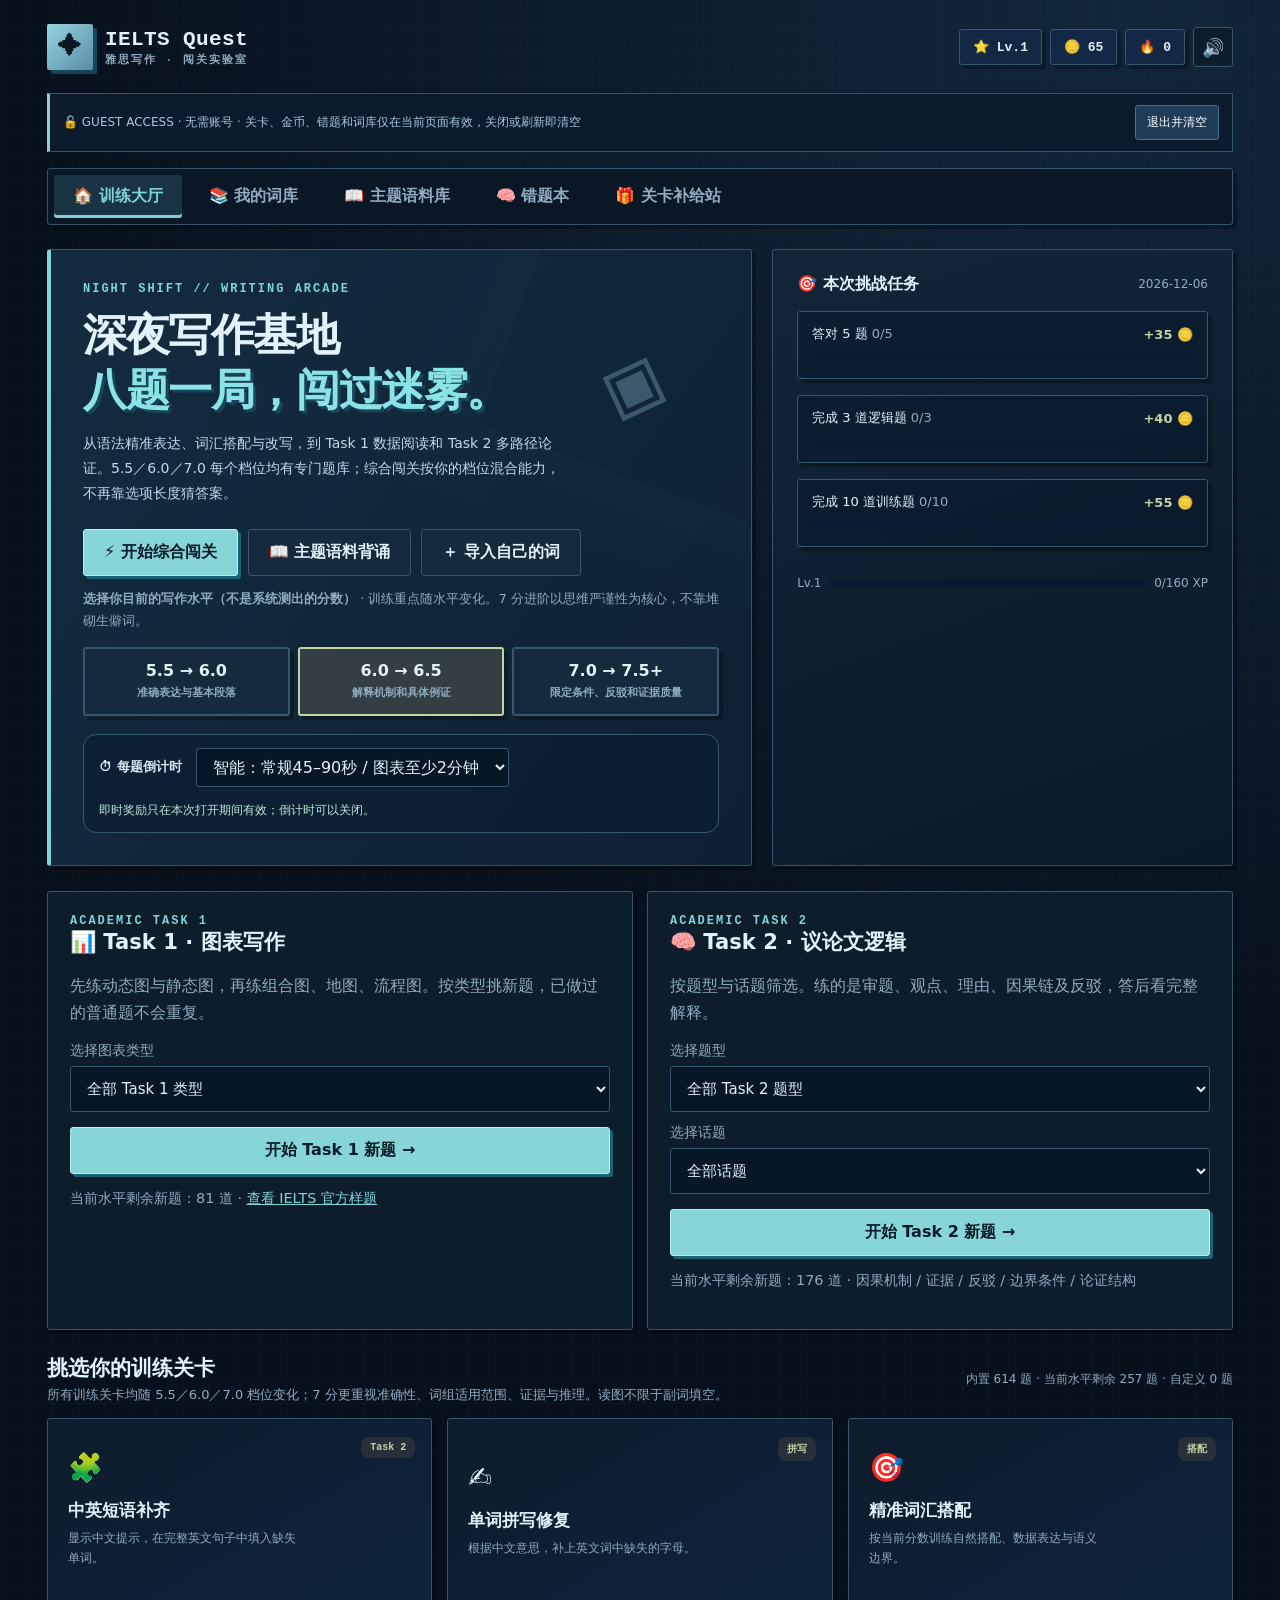
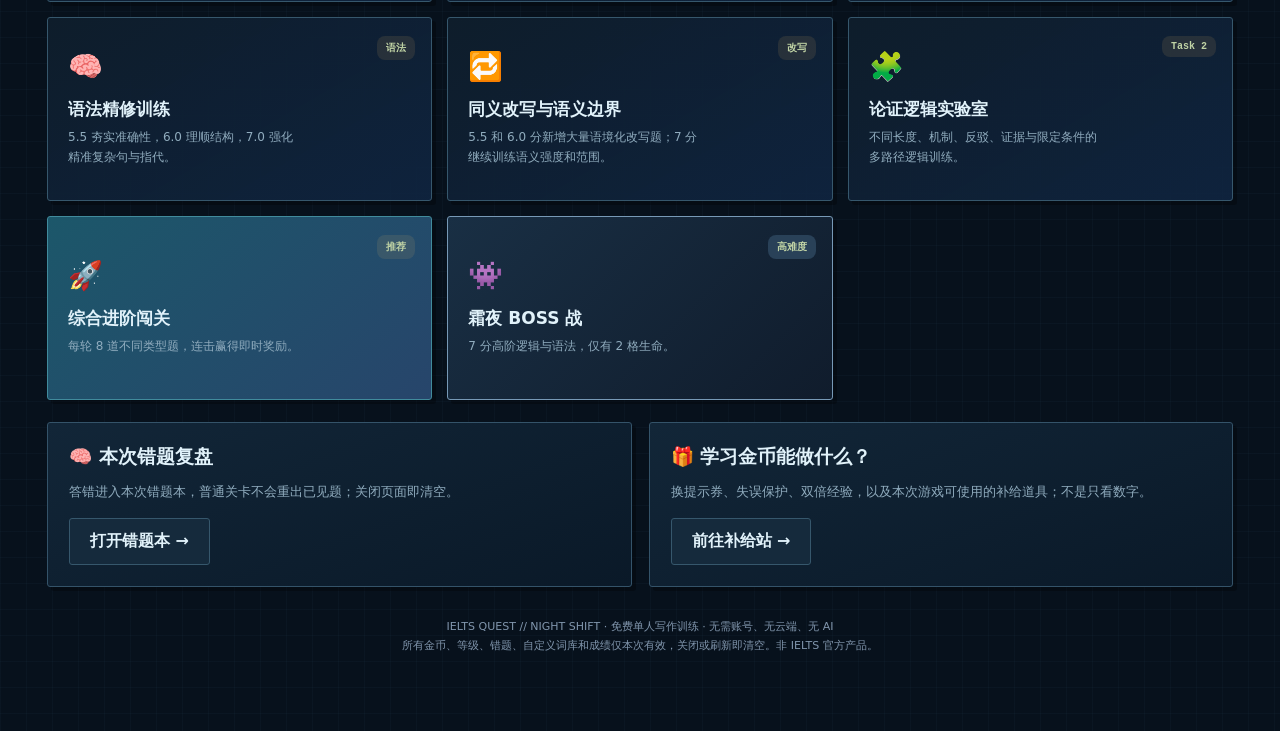
==== commit d5722a0a: "Polish guest BOSS heart HUD and temporary review copy" ====
--- a/index.html
+++ b/index.html
@@ -489,7 +489,7 @@
  </div>
 <div class="sectionline"><div><h2>挑选你的训练关卡</h2><p>所有训练关卡均随 5.5／6.0／7.0 档位变化；7 分更重视准确性、词组适用范围、证据与推理。读图不限于副词填空。</p></div><span class="smalltext">内置 ${BANK.length} 题 · 当前水平剩余 ${availableCount('mixed')} 题 · 自定义 ${state.custom.length} 题</span></div>
 <div class="modeGrid">${modeCard('gap','🧩','中英短语补齐','显示中文提示，在完整英文句子中填入缺失单词。','Task 2')}${modeCard('spell','✍️','单词拼写修复','根据中文意思，补上英文词中缺失的字母。','拼写')}${modeCard('colloc','🎯','精准词汇搭配','按当前分数训练自然搭配、数据表达与语义边界。','搭配')}${modeCard('grammar','🧠','语法精修训练','5.5 夯实准确性，6.0 理顺结构，7.0 强化精准复杂句与指代。','语法')}${modeCard('syn','🔁','同义改写与语义边界','5.5 和 6.0 分新增大量语境化改写题；7 分继续训练语义强度和范围。','改写')}${modeCard('logic','🧩','论证逻辑实验室','不同长度、机制、反驳、证据与限定条件的多路径逻辑训练。','Task 2')}${modeCard('mixed','🚀','综合进阶闯关','每轮 8 道不同类型题，连击赢得即时奖励。','推荐','mix')}${modeCard('boss','👾','霜夜 BOSS 战','7 分高阶逻辑与语法，仅有 2 格生命。','高难度','boss')}</div>
-<div class="bottomGrid"><div class="glass feature"><h3>🧠 错题会回来</h3><p>答错进入本次错题本，普通关卡不会重出已见题；关闭页面即清空。</p><button class="btn secondary" data-tab="review">打开错题本 →</button></div><div class="glass feature"><h3>🎁 学习金币能做什么？</h3><p>换提示券、失误保护、双倍经验，以及本次游戏可使用的补给道具；不是只看数字。</p><button class="btn secondary" data-tab="shop">前往补给站 →</button></div></div>`}
+<div class="bottomGrid"><div class="glass feature"><h3>🧠 本次错题复盘</h3><p>答错进入本次错题本，普通关卡不会重出已见题；关闭页面即清空。</p><button class="btn secondary" data-tab="review">打开错题本 →</button></div><div class="glass feature"><h3>🎁 学习金币能做什么？</h3><p>换提示券、失误保护、双倍经验，以及本次游戏可使用的补给道具；不是只看数字。</p><button class="btn secondary" data-tab="shop">前往补给站 →</button></div></div>`}
 function modeCard(id,emoji,title,desc,tag,more=''){return `<button class="modeCard ${more}" data-start="${id}"><span class="emoji">${emoji}</span><span class="chip">${tag}</span><span class="mtitle">${title}</span><div class="mdesc">${desc}</div></button>`}
 function libraryView(){return `<section class="panel bounce"><div class="kicker">CREATE YOUR OWN DECK</div><h2 class="pageTitle">📚 我的单词与短语库</h2><p class="muted">不用改代码，直接录入自己的雅思写作词汇。本次添加的词库不会保存；关闭或刷新后将清空。</p><div class="info"><b>添加单词或短语</b>：英文写 <b>rise dramatically</b>，中文写 <b>急剧上升</b>。系统会自动生成“拼写补齐”题；短语会遮住其中一个重点单词。</div><form id="singleWord" class="formgrid"><div class="field"><label for="newEn">英文单词 / 短语</label><input id="newEn" maxlength="120" placeholder="e.g. rose significantly" required></div><div class="field"><label for="newZh">中文提示</label><input id="newZh" maxlength="120" placeholder="例如：显著上升" required></div><div class="formactions"><button class="btn" type="submit">＋ 加入我的词库</button></div></form></section>
 <section class="panel"><h3>⚡ 批量导入（支持 TXT / CSV）</h3><p class="tip">每行一个词条，英文与中文之间用 <b>|</b> 或 Tab 分开。例如：</p><textarea id="bulkWords" rows="5" placeholder="rose significantly | 显著上升\na considerable increase | 大幅增长\nin contrast | 相比之下"></textarea><div class="formactions"><button class="btn" id="bulkAdd">导入这些词汇</button><label class="btn secondary" for="filePick">📄 读取 TXT / CSV 文件</label><input id="filePick" type="file" accept=".txt,.csv,.tsv,text/plain,text/csv" style="display:none"></div><p class="tip">文件只会在本机读取，不上传到服务器。每行也支持“英文,中文”（英文中不含逗号时）。</p></section>
@@ -664,7 +664,7 @@
   const usageParts=String(usage).split('｜');const usageCN=usageParts.length>1?usageParts.slice(1).join('｜'):(/[\u3400-\u9fff]/.test(usage)?usage:usageChinese);const usageEN=usageParts.length>1?usageParts[0]:(!/[\u3400-\u9fff]/.test(usage)?usage:'');
   return `<div class="explainStrong"><div class="answerComparison"><div class="answerResult ${answerStyle}"><small>${feedback.ok?'✓ 你的回答正确':feedback.timedOut?'⏱ 本题未作答':'✕ 你的答案不正确'}</small><b>${esc(selected)}</b></div><div class="answerResult right"><small>✓ 标准答案</small><b>${esc(correct)}</b></div></div><h4>为什么正确？</h4><p>${esc(why)}</p><h4>常见误区</h4><p>${esc(common)}</p>${reasons}${steps}${extra}<h4>如何用于雅思写作？</h4><p><b>中文讲解：</b>${esc(usageCN)}</p>${usageEN?`<p><b>英文例句：</b>${esc(usageEN)}</p>`:''}</div>`;
 }
-function quizView(){if(!session)return homeView();let q=activeQ();if(!q)return '<div class="empty">本轮训练已结束。</div>';let choiceTranslations=['colloc','syn','grammar','logicChoice','logicOrder'].includes(q.type);let stars='❤️'.repeat(Math.max(0,session.hearts))+'🤍'.repeat(3-Math.max(0,session.hearts));return `<div class="quizwrap bounce">${!feedback&&choiceTranslations?`<button class="floatingChinese" data-zh-toggle="1" aria-pressed="${state.showChinese}" type="button">🌐 ${state.showChinese?'隐藏中文':'显示中文'}</button>`:''}<div class="quiztop"><div><button class="smallbtn" id="exitQuiz">‹ 退出本轮</button></div><div class="scorechips"><div class="statpill">${stars}</div><div class="statpill">⭐ ${session.correct}/${session.answeredCount}</div><div class="statpill">🪙 +${session.coins}</div></div></div><div class="roundProgress"><span style="width:${100*session.index/session.items.length}%"></span></div><section class="question"><div class="qmeta"><span>第 ${session.index+1} / ${session.items.length} 题 · ${MODE_NAMES[q.type]} · <span class="bandTag">${esc(q.bandTier||'6.0')} 进阶</span></span><span>🔥 连对 ${state.streak}</span></div>${choiceTranslations?`<div class="zhToolbar"><div><strong>🌐 ABCD 选项中文翻译（可选）</strong><p>题目与情境已显示中文；选项翻译只呈现原文含义，不提示正确答案。</p></div><button id="toggleChinese" class="${state.showChinese?'isOn':''}" type="button" aria-pressed="${state.showChinese}">${state.showChinese?'✓ 隐藏选项翻译':'显示 ABCD 中文翻译'}</button></div>`:'<div class="mandatoryZhNote">🇨🇳 中文提示已直接显示，专心补齐英文即可。</div>'}
+function quizView(){if(!session)return homeView();let q=activeQ();if(!q)return '<div class="empty">本轮训练已结束。</div>';let choiceTranslations=['colloc','syn','grammar','logicChoice','logicOrder'].includes(q.type);let maxHearts=session.mode==='boss'?2:3;let stars='🩵'.repeat(Math.max(0,session.hearts))+'◻️'.repeat(Math.max(0,maxHearts-session.hearts));return `<div class="quizwrap bounce">${!feedback&&choiceTranslations?`<button class="floatingChinese" data-zh-toggle="1" aria-pressed="${state.showChinese}" type="button">🌐 ${state.showChinese?'隐藏中文':'显示中文'}</button>`:''}<div class="quiztop"><div><button class="smallbtn" id="exitQuiz">‹ 退出本轮</button></div><div class="scorechips"><div class="statpill">${stars}</div><div class="statpill">⭐ ${session.correct}/${session.answeredCount}</div><div class="statpill">🪙 +${session.coins}</div></div></div><div class="roundProgress"><span style="width:${100*session.index/session.items.length}%"></span></div><section class="question"><div class="qmeta"><span>第 ${session.index+1} / ${session.items.length} 题 · ${MODE_NAMES[q.type]} · <span class="bandTag">${esc(q.bandTier||'6.0')} 进阶</span></span><span>🔥 连对 ${state.streak}</span></div>${choiceTranslations?`<div class="zhToolbar"><div><strong>🌐 ABCD 选项中文翻译（可选）</strong><p>题目与情境已显示中文；选项翻译只呈现原文含义，不提示正确答案。</p></div><button id="toggleChinese" class="${state.showChinese?'isOn':''}" type="button" aria-pressed="${state.showChinese}">${state.showChinese?'✓ 隐藏选项翻译':'显示 ABCD 中文翻译'}</button></div>`:'<div class="mandatoryZhNote">🇨🇳 中文提示已直接显示，专心补齐英文即可。</div>'}
 ${session.timerSeconds?`<div id="timerBadge" class="timerBadge">⏱ <span id="timerValue">${feedback?session.remainingAtAnswer:Math.max(0,Math.ceil((session.deadline-Date.now())/1000))}</span> 秒</div><div class="timerBar" id="timerBar"><span id="timerFill" style="width:${feedback?100*session.remainingAtAnswer/session.timerSeconds:100}%"></span></div>`:'<div class="timerUnlock">🌱 不限时学习模式：更适合第一次记忆新词。</div>'}
 ${chartHTML(q)}${questionContent(q)}${hintText?`<div class="hintBox">💡 ${esc(hintText)}</div>`:''}${feedback?`<div class="feedback ${feedback.ok?'':'bad'}"><strong>${feedback.ok?'✅ 回答正确！':feedback.timedOut?'⏰ 时间到，看看解题方法':'🌱 还差一点，看看为什么'} ${feedback.score||''}</strong>${detailFeedback(q)}<button class="btn secondary" id="speakAnswer" type="button">🔊 听正确表达</button> <button class="btn" id="nextQuestion">${session.index+1===session.items.length||session.hearts===0?'查看本轮成绩 →':'继续下一题 →'}</button></div>`:''}<div class="questionBottom"><span class="smalltext">${q.chartId?'📊 图表阅读至少 120 秒，可选择不限时':q.type==='logicOrder'?'提示将给出下一句的方向':'题干与情境默认中英双语；选项中文可自行开启'}</span><div style="display:flex;gap:8px;flex-wrap:wrap"><button class="btn secondary" id="useHint" ${feedback||state.inventory.hint<=0||hintText?'disabled':''}>💡 提示 (${state.inventory.hint})</button>${session.timerSeconds?`<button class="btn secondary" id="useFreeze" ${feedback||state.inventory.freeze<=0?'disabled':''}>⏳ +15秒 (${state.inventory.freeze})</button>`:''}</div></div></section></div>`}
 function resultView(){if(!session)return homeView();let n=Math.min(session.items.length,session.answeredCount||0),acc=n?Math.round(100*session.correct/n):0;return `<div class="quizwrap"><section class="panel result bounce"><div class="huge">${acc>=85?'🏆':acc>=55?'🌟':'💪'}</div><div class="kicker">ROUND COMPLETED</div><h2>${acc>=85?'写作能量爆棚！':acc>=55?'进步正在发生！':'错题就是下一关的宝藏！'}</h2><div class="bigscore">${session.correct}/${n} · ${acc}%</div><div class="resultRank">${acc===100?'◆ SSS · 零失误通关':acc>=85?'◆ S · 冰晶级':acc>=60?'◆ A · 极夜探索者':acc>=40?'◆ B · 继续推进':'◆ C · 重新校准'}</div><p class="muted">${session.correct} / ${n} 题答对 · 完成第 ${state.completedRounds} 轮临时挑战</p><div class="resultstats"><div><b>+${session.xp}</b><small>本轮经验 XP</small></div><div><b>+${session.coins}</b><small>本轮金币</small></div><div><b>${state.level}</b><small>本次等级</small></div></div><p class="smalltext">本轮奖励只在当前页面有效。兑换补给或立即复习错题。</p><div class="resultBtns"><button class="btn" data-start="${session.mode}">再挑战一轮 ↻</button><button class="btn secondary" data-tab="review">复习错题</button><button class="btn gold" data-tab="shop">奖励商店</button><button class="btn ghost" data-tab="home">回到大厅</button></div></section></div>`}
